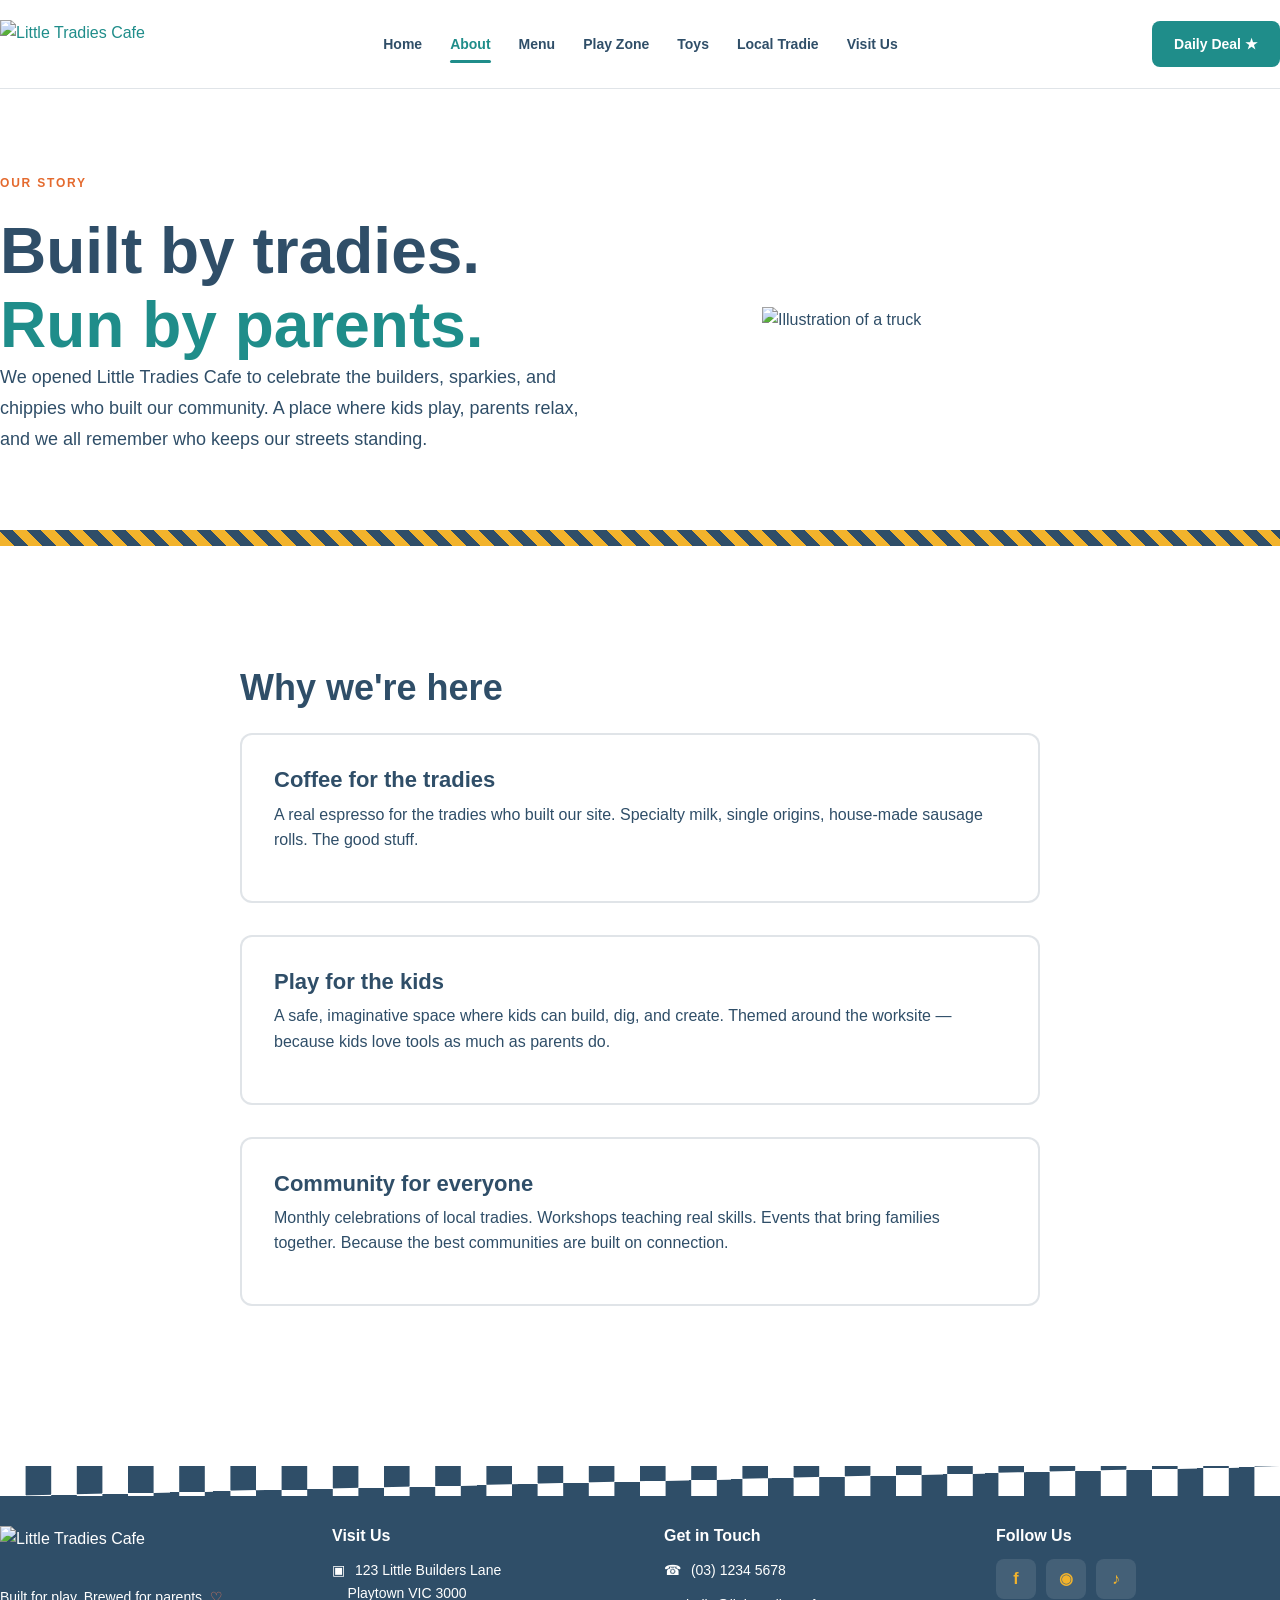
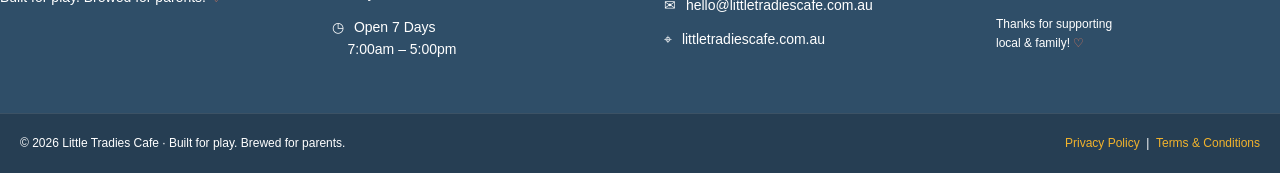
==== site/about.html @ 1207d58f "Initial commit: Little Tradies Cafe website" ====
<!doctype html>
<html lang="en">
<head>
  <meta charset="utf-8" />
  <meta name="viewport" content="width=device-width, initial-scale=1" />
  <meta name="description" content="Learn the story behind Little Tradies Cafe — celebrating tradies and building community." />
  <title>About — Little Tradies Cafe</title>
  <link rel="canonical" href="https://littletradiescafe.com.au/about" />
  <link rel="stylesheet" href="css/style.css" />
  <link rel="icon" type="image/png" href="assets/illust-helmet.png" />
</head>
<body data-page="about">

<div class="container nav-wrap">
  <nav class="nav">
    <a class="nav-brand" href="index.html" aria-label="Little Tradies Cafe — home">
      <img src="assets/logo-final.png" alt="Little Tradies Cafe" loading="eager" />
    </a>
    <div class="nav-links" id="navLinks">
      <a href="index.html">Home</a>
      <a href="about.html" class="active">About</a>
      <a href="menu.html">Menu</a>
      <a href="play.html">Play Zone</a>
      <a href="toys.html">Toys</a>
      <a href="community.html">Local Tradie</a>
      <a href="visit.html">Visit Us</a>
    </div>
    <a class="btn primary nav-cta" href="index.html#daily-deal">Daily Deal <span class="star">★</span></a>
    <button class="nav-toggle" aria-label="Open menu">
      <span></span><span></span><span></span>
    </button>
  </nav>
</div>

<section class="page-hero container">
  <div class="blob" style="background:#1F8A8A; top:-80px; right:-80px;"></div>
  <div class="blob" style="background:#E67E22; bottom:-100px; left:-80px;"></div>
  <div class="page-hero-grid">
    <div class="fade-up">
      <span class="eyebrow">Our Story</span>
      <h1 class="h-display" style="margin-top:14px">
        Built by tradies.<br />
        <span style="color:var(--color-teal)">Run by parents.</span>
      </h1>
      <p class="lead">
        We opened Little Tradies Cafe to celebrate the builders, sparkies, and chippies
        who built our community. A place where kids play, parents relax, and we all
        remember who keeps our streets standing.
      </p>
    </div>
    <div class="page-hero-art fade-up d2">
      <img src="assets/illust-truck.png" alt="Illustration of a truck" loading="lazy" />
    </div>
  </div>
</section>

<div class="hazard"></div>

<section class="section container">
  <div style="max-width: 800px; margin: 0 auto;">
    <h2 class="h-section" style="margin-bottom: 24px;">Why we're here</h2>
    <div style="display: grid; gap: 32px;">
      <div class="sticker" style="padding: 32px;">
        <h3 class="h-card">Coffee for the tradies</h3>
        <p style="margin-top: 8px; line-height: 1.6;">
          A real espresso for the tradies who built our site. Specialty milk, single origins,
          house-made sausage rolls. The good stuff.
        </p>
      </div>
      <div class="sticker" style="padding: 32px;">
        <h3 class="h-card">Play for the kids</h3>
        <p style="margin-top: 8px; line-height: 1.6;">
          A safe, imaginative space where kids can build, dig, and create. Themed around
          the worksite — because kids love tools as much as parents do.
        </p>
      </div>
      <div class="sticker" style="padding: 32px;">
        <h3 class="h-card">Community for everyone</h3>
        <p style="margin-top: 8px; line-height: 1.6;">
          Monthly celebrations of local tradies. Workshops teaching real skills. Events
          that bring families together. Because the best communities are built on connection.
        </p>
      </div>
    </div>
  </div>
</section>

<footer class="lt-footer">
  <div class="scallop" aria-hidden="true"></div>
  <div class="container footer-grid">
    <div class="brand-col">
      <img src="assets/logo-final.png" alt="Little Tradies Cafe" loading="lazy" />
      <p class="ftag">Built for play. Brewed for parents. <span class="heart">♡</span></p>
    </div>
    <div>
      <h4>Visit Us</h4>
      <p><span class="ico">▣</span> 123 Little Builders Lane<br />&nbsp;&nbsp;&nbsp;&nbsp;Playtown VIC 3000</p>
      <p><span class="ico">◷</span> Open 7 Days<br />&nbsp;&nbsp;&nbsp;&nbsp;7:00am – 5:00pm</p>
    </div>
    <div>
      <h4>Get in Touch</h4>
      <p><span class="ico">☎</span> (03) 1234 5678</p>
      <p><span class="ico">✉</span> hello@littletradiescafe.com.au</p>
      <p><span class="ico">⌖</span> littletradiescafe.com.au</p>
    </div>
    <div>
      <h4>Follow Us</h4>
      <div class="socials">
        <a href="https://facebook.com/littletradiescafe" class="soc f" aria-label="Facebook">f</a>
        <a href="https://instagram.com/littletradiescafe" class="soc i" aria-label="Instagram">◉</a>
        <a href="https://tiktok.com/@littletradiescafe" class="soc t" aria-label="TikTok">♪</a>
      </div>
      <p class="thanks">Thanks for supporting<br />local &amp; family! <span class="heart">♡</span></p>
    </div>
  </div>
  <div class="copybar">
    <div class="container copybar-row">
      <span>© 2026 Little Tradies Cafe · Built for play. Brewed for parents.</span>
      <span><a href="privacy.html">Privacy Policy</a> &nbsp;|&nbsp; <a href="terms.html">Terms &amp; Conditions</a></span>
    </div>
  </div>
</footer>

<script src="js/main.js" defer></script>
</body>
</html>
---- site/css/style.css ----
/* ===============================================
   LITTLE TRADIES CAFE — CSS STYLESHEET
   =============================================== */

:root {
  --color-teal: #1f8d8a;
  --color-yellow: #f2b32c;
  --color-orange: #e46a2e;
  --color-navy: #2f4e68;
  --color-sage: #7d8b6a;
  --color-coral: #e87a5b;
  
  --tint-navy-15: rgba(47, 78, 104, 0.15);
  --tint-teal-15: rgba(31, 141, 138, 0.15);
  
  --fg-primary: #2f4e68;
  --fg-muted: #6b7280;
  --bg-primary: #ffffff;
  --bg-secondary: #f9fafb;
  --bg-cream: #fef8f4;
  
  --font-display: 'Poppins', -apple-system, BlinkMacSystemFont, 'Segoe UI', sans-serif;
  --font-body: -apple-system, BlinkMacSystemFont, 'Segoe UI', 'Roboto', sans-serif;
  
  --shadow-sm: 0 1px 2px rgba(0, 0, 0, 0.05);
  --shadow-md: 0 4px 6px rgba(0, 0, 0, 0.1);
  --shadow-lg: 0 10px 15px rgba(0, 0, 0, 0.1);
  
  --radius: 12px;
}

* {
  margin: 0;
  padding: 0;
  box-sizing: border-box;
}

html {
  scroll-behavior: smooth;
}

body {
  font-family: var(--font-body);
  color: var(--fg-primary);
  background: var(--bg-primary);
  line-height: 1.6;
}

/* ===============================================
   TYPOGRAPHY
   =============================================== */

h1, h2, h3, h4, h5, h6 {
  font-family: var(--font-display);
  font-weight: 700;
  line-height: 1.2;
}

.h-display {
  font-size: clamp(36px, 5vw, 64px);
  font-weight: 800;
  line-height: 1.15;
}

.h-section {
  font-size: 36px;
  font-weight: 700;
}

.h-card {
  font-size: 22px;
  font-weight: 700;
}

.eyebrow {
  display: inline-block;
  font-size: 12px;
  font-weight: 700;
  letter-spacing: 0.15em;
  text-transform: uppercase;
  color: var(--color-orange);
  margin-bottom: 8px;
}

.lead {
  font-size: 18px;
  line-height: 1.7;
  color: var(--fg-primary);
  max-width: 600px;
}

.muted {
  color: var(--fg-muted);
}

p {
  margin-bottom: 16px;
}

a {
  color: var(--color-teal);
  text-decoration: none;
  transition: color 200ms;
}

a:hover {
  color: var(--color-orange);
}

/* ===============================================
   BUTTONS
   =============================================== */

.btn {
  display: inline-flex;
  align-items: center;
  justify-content: center;
  padding: 12px 22px;
  border-radius: 8px;
  font-size: 14px;
  font-weight: 600;
  border: none;
  cursor: pointer;
  transition: all 200ms;
  text-decoration: none;
  font-family: var(--font-body);
  white-space: nowrap;
}

.btn.primary {
  background: var(--color-teal);
  color: white;
}

.btn.primary:hover {
  background: #1a6d6a;
  transform: translateY(-2px);
  box-shadow: var(--shadow-md);
}

.btn.outline {
  background: transparent;
  color: var(--color-teal);
  border: 2px solid var(--color-teal);
}

.btn.outline:hover {
  background: var(--tint-teal-15);
}

.btn.lg {
  padding: 14px 28px;
  font-size: 16px;
}

.star {
  margin-left: 4px;
}

/* ===============================================
   LAYOUT
   =============================================== */

.container {
  width: 100%;
  max-width: 1280px;
  margin: 0 auto;
  padding: 0 20px;
}

.section {
  padding: 80px 0;
}

.section-cream-soft {
  background: var(--bg-cream);
}

/* ===============================================
   NAVIGATION
   =============================================== */

.nav-wrap {
  background: white;
  border-bottom: 1px solid var(--tint-navy-15);
  position: sticky;
  top: 0;
  z-index: 999;
  padding: 12px 0;
  margin: 0;
}

.nav {
  display: flex;
  align-items: center;
  justify-content: space-between;
  padding: 8px 0;
}

.nav-brand img {
  height: 48px;
  width: auto;
}

.nav-links {
  display: flex;
  gap: 28px;
  align-items: center;
}

.nav-links a {
  font-size: 14px;
  font-weight: 600;
  color: var(--fg-primary);
  position: relative;
}

.nav-links a:hover,
.nav-links a.active {
  color: var(--color-teal);
}

.nav-links a.active::after {
  content: '';
  position: absolute;
  bottom: -8px;
  left: 0;
  right: 0;
  height: 3px;
  background: var(--color-teal);
  border-radius: 2px;
}

.nav-cta {
  margin-left: 16px;
}

.nav-toggle {
  display: none;
  flex-direction: column;
  gap: 6px;
  background: none;
  border: none;
  cursor: pointer;
}

.nav-toggle span {
  width: 24px;
  height: 3px;
  background: var(--fg-primary);
  border-radius: 2px;
  transition: all 200ms;
}

@media (max-width: 1024px) {
  .nav-links {
    gap: 16px;
    font-size: 13px;
  }
  
  .nav-cta {
    padding: 10px 14px;
    font-size: 12px;
  }
}

@media (max-width: 768px) {
  .nav-toggle {
    display: flex;
  }
  
  .nav-links {
    position: absolute;
    top: 70px;
    left: 0;
    right: 0;
    flex-direction: column;
    gap: 0;
    background: white;
    border-bottom: 1px solid var(--tint-navy-15);
    padding: 16px 20px;
    display: none;
  }
  
  .nav-links.active {
    display: flex;
  }
  
  .nav-links a {
    padding: 12px 0;
    border-bottom: 1px solid var(--tint-navy-15);
  }
  
  .nav-links a:last-child {
    border-bottom: none;
  }
  
  .nav-cta {
    margin-left: 0;
    width: 100%;
    margin-top: 12px;
  }
}

/* ===============================================
   PAGE HERO
   =============================================== */

.page-hero {
  padding: 80px 0 60px;
  position: relative;
  overflow: hidden;
}

.page-hero-grid {
  display: grid;
  grid-template-columns: 1fr 1fr;
  gap: 48px;
  align-items: center;
}

.page-hero-art {
  display: flex;
  align-items: center;
  justify-content: center;
}

.page-hero-art img {
  width: 100%;
  max-width: 420px;
  height: auto;
}

.fade-up {
  animation: fadeUp 0.8s ease-out;
}

.fade-up.d2 {
  animation-delay: 0.2s;
  animation-fill-mode: both;
}

@keyframes fadeUp {
  from {
    opacity: 0;
    transform: translateY(30px);
  }
  to {
    opacity: 1;
    transform: translateY(0);
  }
}

.blob {
  position: absolute;
  border-radius: 50%;
  opacity: 0.6;
  z-index: 0;
}

.page-hero > * {
  position: relative;
  z-index: 1;
}

@media (max-width: 880px) {
  .page-hero-grid {
    grid-template-columns: 1fr;
    gap: 32px;
  }
  
  .page-hero-art {
    grid-row: -2;
  }
}

/* ===============================================
   HAZARD STRIPE
   =============================================== */

.hazard {
  height: 16px;
  background: repeating-linear-gradient(
    45deg,
    var(--color-yellow),
    var(--color-yellow) 10px,
    var(--color-navy) 10px,
    var(--color-navy) 20px
  );
  margin: 0 0 40px;
}

/* ===============================================
   CARDS & STICKERS
   =============================================== */

.card {
  background: white;
  border: 2px solid var(--tint-navy-15);
  border-radius: var(--radius);
  padding: 24px;
  transition: all 200ms;
}

.card:hover {
  transform: translateY(-4px);
  box-shadow: var(--shadow-lg);
  border-color: var(--color-teal);
}

.sticker {
  background: white;
  border: 2px solid var(--tint-navy-15);
  border-radius: var(--radius);
  padding: 28px;
}

.sticker.flat {
  border: 1px solid var(--tint-navy-15);
  box-shadow: 2px 2px 0 rgba(0,0,0,0.05);
}

/* ===============================================
   FORMS
   =============================================== */

.form-grid {
  display: grid;
  grid-template-columns: 1fr 1fr;
  gap: 16px;
}

.field {
  display: flex;
  flex-direction: column;
}

.field.full {
  grid-column: 1 / -1;
}

.field label {
  font-weight: 600;
  margin-bottom: 8px;
  font-size: 14px;
}

.field input,
.field select,
.field textarea {
  padding: 10px 14px;
  border: 2px solid var(--tint-navy-15);
  border-radius: 8px;
  font-family: var(--font-body);
  font-size: 14px;
  transition: border-color 200ms;
}

.field input:focus,
.field select:focus,
.field textarea:focus {
  outline: none;
  border-color: var(--color-teal);
  box-shadow: 0 0 0 3px var(--tint-teal-15);
}

.field select {
  appearance: none;
  background-image: url("data:image/svg+xml;charset=UTF-8,%3csvg xmlns='http://www.w3.org/2000/svg' viewBox='0 0 24 24' fill='none' stroke='%232f4e68' stroke-width='2'%3e%3cpolyline points='6 9 12 15 18 9'%3e%3c/polyline%3e%3c/svg%3e");
  background-repeat: no-repeat;
  background-position: right 10px center;
  background-size: 20px;
  padding-right: 36px;
}

@media (max-width: 768px) {
  .form-grid {
    grid-template-columns: 1fr;
  }
}

/* ===============================================
   FEATURE CARDS
   =============================================== */

.feature-cards {
  display: grid;
  grid-template-columns: repeat(auto-fit, minmax(260px, 1fr));
  gap: 24px;
  margin-top: 48px;
}

.feature-card {
  background: white;
  border: 2px solid var(--tint-navy-15);
  border-radius: var(--radius);
  padding: 32px 24px;
  text-align: center;
  transition: all 200ms;
}

.feature-card:hover {
  transform: translateY(-6px);
  border-color: var(--color-teal);
  box-shadow: var(--shadow-lg);
}

.feature-card-icon {
  font-size: 48px;
  margin-bottom: 16px;
  line-height: 1;
}

.feature-card h3 {
  font-size: 20px;
  margin-bottom: 12px;
}

/* ===============================================
   PILL TAGS
   =============================================== */

.pill {
  display: inline-block;
  padding: 6px 12px;
  border-radius: 20px;
  font-size: 12px;
  font-weight: 600;
  letter-spacing: 0.05em;
}

/* ===============================================
   DEAL BANNER
   =============================================== */

.daily-deal {
  background: linear-gradient(135deg, var(--color-yellow), var(--color-orange));
  border-radius: var(--radius);
  padding: 32px;
  margin: 48px 0;
  border: 3px solid var(--color-navy);
  text-align: center;
  position: relative;
  overflow: hidden;
}

.daily-deal::before {
  content: '★';
  position: absolute;
  font-size: 120px;
  color: rgba(255,255,255,0.1);
  top: -40px;
  right: -40px;
}

.daily-deal h2 {
  color: white;
  margin-bottom: 12px;
}

.daily-deal p {
  color: var(--color-navy);
  font-weight: 600;
  margin-bottom: 16px;
}

/* ===============================================
   FOOTER
   =============================================== */

.lt-footer {
  background: var(--color-navy);
  color: white;
  margin-top: 80px;
  position: relative;
}

.scallop {
  position: absolute;
  top: 0;
  left: 0;
  right: 0;
  height: 30px;
  background: var(--bg-primary);
  clip-path: polygon(
    0% 100%, 0% 0%, 2% 0%, 2% 100%, 4% 100%, 4% 0%, 6% 0%, 6% 100%, 8% 100%, 8% 0%, 10% 0%, 10% 100%, 12% 100%, 12% 0%, 14% 0%, 14% 100%, 16% 100%, 16% 0%, 18% 0%, 18% 100%, 20% 100%, 20% 0%, 22% 0%, 22% 100%, 24% 100%, 24% 0%, 26% 0%, 26% 100%, 28% 100%, 28% 0%, 30% 0%, 30% 100%, 32% 100%, 32% 0%, 34% 0%, 34% 100%, 36% 100%, 36% 0%, 38% 0%, 38% 100%, 40% 100%, 40% 0%, 42% 0%, 42% 100%, 44% 100%, 44% 0%, 46% 0%, 46% 100%, 48% 100%, 48% 0%, 50% 0%, 50% 100%, 52% 100%, 52% 0%, 54% 0%, 54% 100%, 56% 100%, 56% 0%, 58% 0%, 58% 100%, 60% 100%, 60% 0%, 62% 0%, 62% 100%, 64% 100%, 64% 0%, 66% 0%, 66% 100%, 68% 100%, 68% 0%, 70% 0%, 70% 100%, 72% 100%, 72% 0%, 74% 0%, 74% 100%, 76% 100%, 76% 0%, 78% 0%, 78% 100%, 80% 100%, 80% 0%, 82% 0%, 82% 100%, 84% 100%, 84% 0%, 86% 0%, 86% 100%, 88% 100%, 88% 0%, 90% 0%, 90% 100%, 92% 100%, 92% 0%, 94% 0%, 94% 100%, 96% 100%, 96% 0%, 98% 0%, 98% 100%, 100% 100%, 100% 0%
  );
}

.footer-grid {
  display: grid;
  grid-template-columns: repeat(4, 1fr);
  gap: 48px;
  padding: 60px 0 40px;
  position: relative;
  z-index: 1;
}

.brand-col img {
  height: 48px;
  width: auto;
  margin-bottom: 12px;
}

.ftag {
  font-size: 14px;
  line-height: 1.6;
}

.heart {
  color: var(--color-coral);
}

.footer-grid h4 {
  font-size: 16px;
  font-weight: 700;
  margin-bottom: 14px;
}

.footer-grid p {
  font-size: 14px;
  line-height: 1.6;
  margin-bottom: 12px;
}

.footer-grid a {
  color: var(--color-yellow);
}

.footer-grid a:hover {
  color: white;
}

.ico {
  margin-right: 6px;
}

.socials {
  display: flex;
  gap: 10px;
  margin-bottom: 16px;
}

.soc {
  display: flex;
  align-items: center;
  justify-content: center;
  width: 40px;
  height: 40px;
  background: rgba(255,255,255,0.1);
  border-radius: 8px;
  font-weight: 700;
  color: white;
  transition: all 200ms;
}

.soc:hover {
  background: var(--color-yellow);
  color: var(--color-navy);
  transform: translateY(-3px);
}

.thanks {
  font-size: 12px !important;
}

.copybar {
  background: rgba(0,0,0,0.2);
  border-top: 1px solid rgba(255,255,255,0.1);
  padding: 20px 0;
}

.copybar-row {
  display: flex;
  justify-content: space-between;
  align-items: center;
  font-size: 12px;
}

.copybar a {
  color: var(--color-yellow);
}

.copybar a:hover {
  color: white;
}

@media (max-width: 880px) {
  .footer-grid {
    grid-template-columns: repeat(2, 1fr);
    gap: 32px;
  }
  
  .copybar-row {
    flex-direction: column;
    gap: 12px;
    text-align: center;
  }
}

@media (max-width: 640px) {
  .footer-grid {
    grid-template-columns: 1fr;
  }
}

/* ===============================================
   RESPONSIVE
   =============================================== */

@media (max-width: 880px) {
  .section {
    padding: 60px 0;
  }
  
  .h-section {
    font-size: 28px;
  }
  
  .h-card {
    font-size: 18px;
  }
  
  .lead {
    font-size: 16px;
  }
}

@media (max-width: 640px) {
  .section {
    padding: 48px 0;
  }
  
  .h-display {
    font-size: 32px;
  }
  
  .h-section {
    font-size: 24px;
  }
  
  .container {
    padding: 0 16px;
  }
  
  .sticker {
    padding: 20px;
  }
}

/* ===============================================
   UTILITIES
   =============================================== */

.visually-hidden {
  position: absolute;
  width: 1px;
  height: 1px;
  padding: 0;
  margin: -1px;
  overflow: hidden;
  clip: rect(0,0,0,0);
  white-space: nowrap;
  border-width: 0;
}

img {
  max-width: 100%;
  height: auto;
  display: block;
}

@media print {
  .nav-wrap,
  .lt-footer {
    display: none;
  }
}
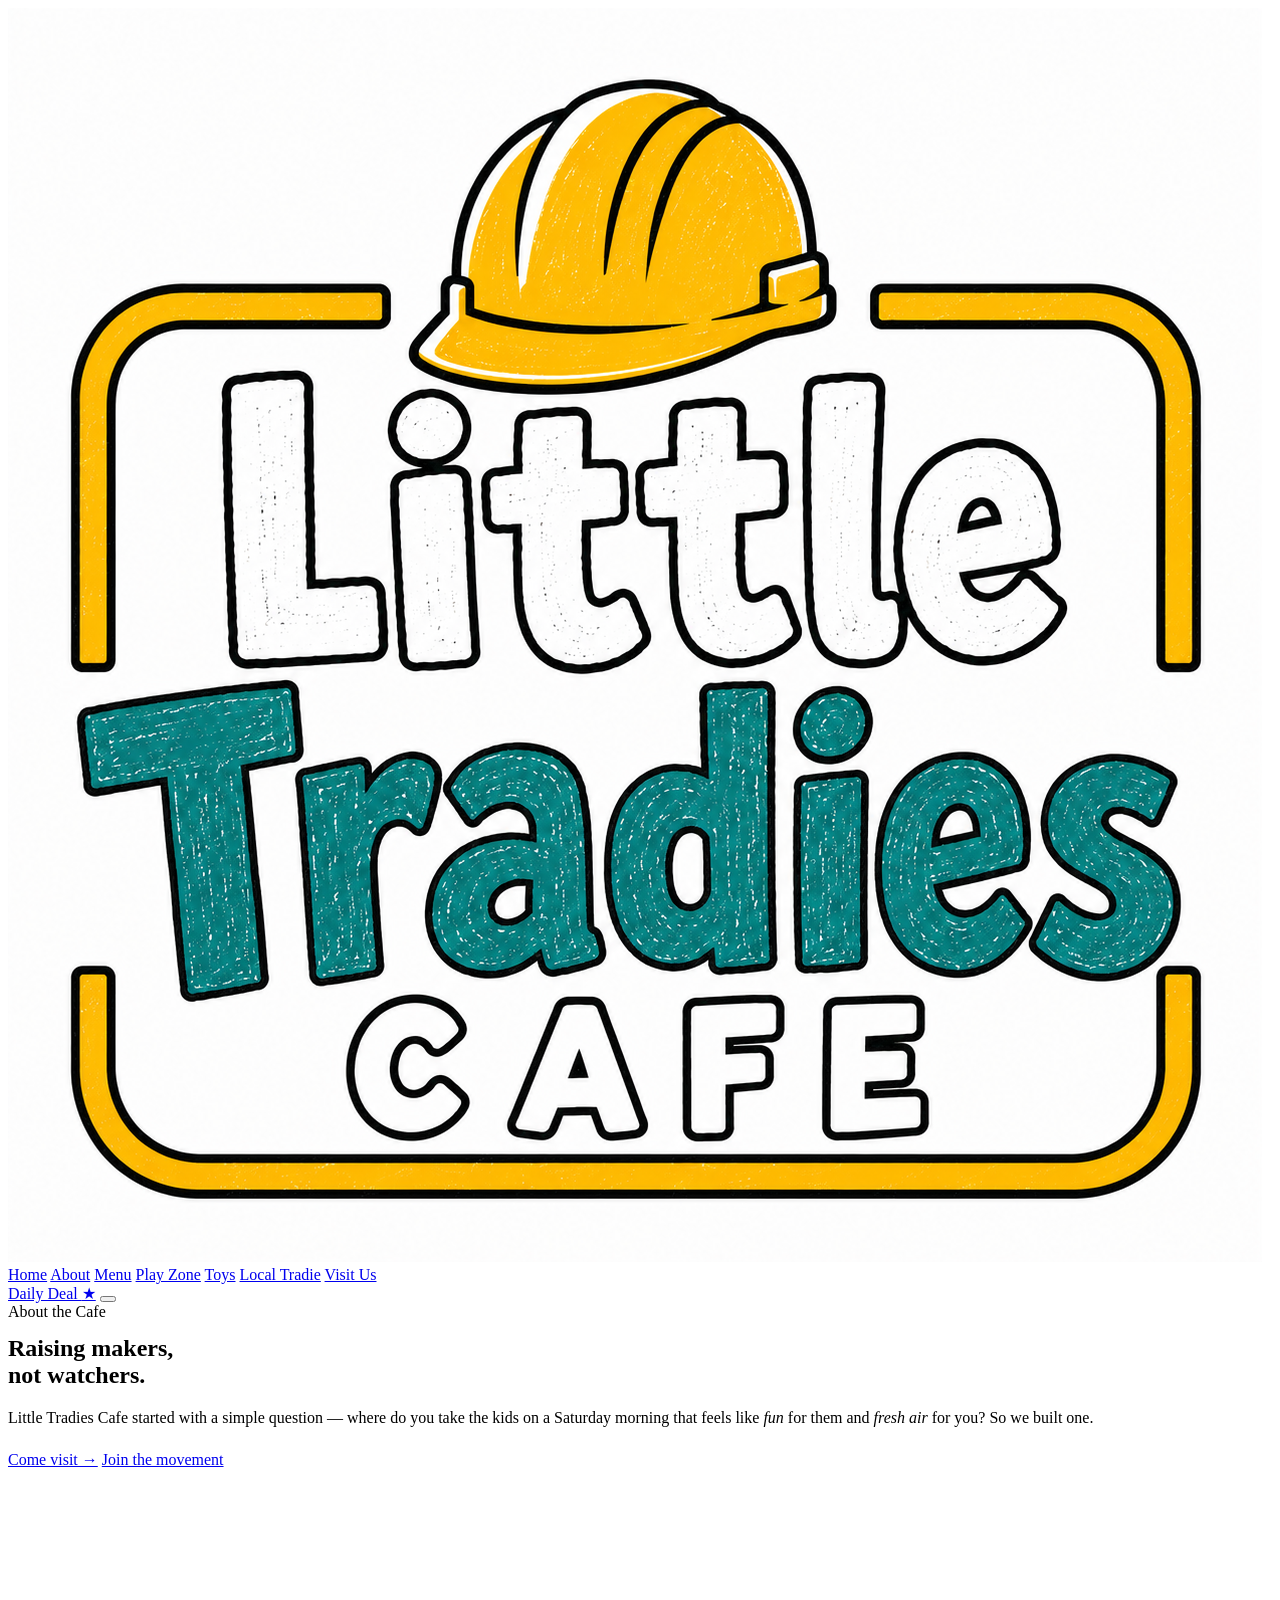
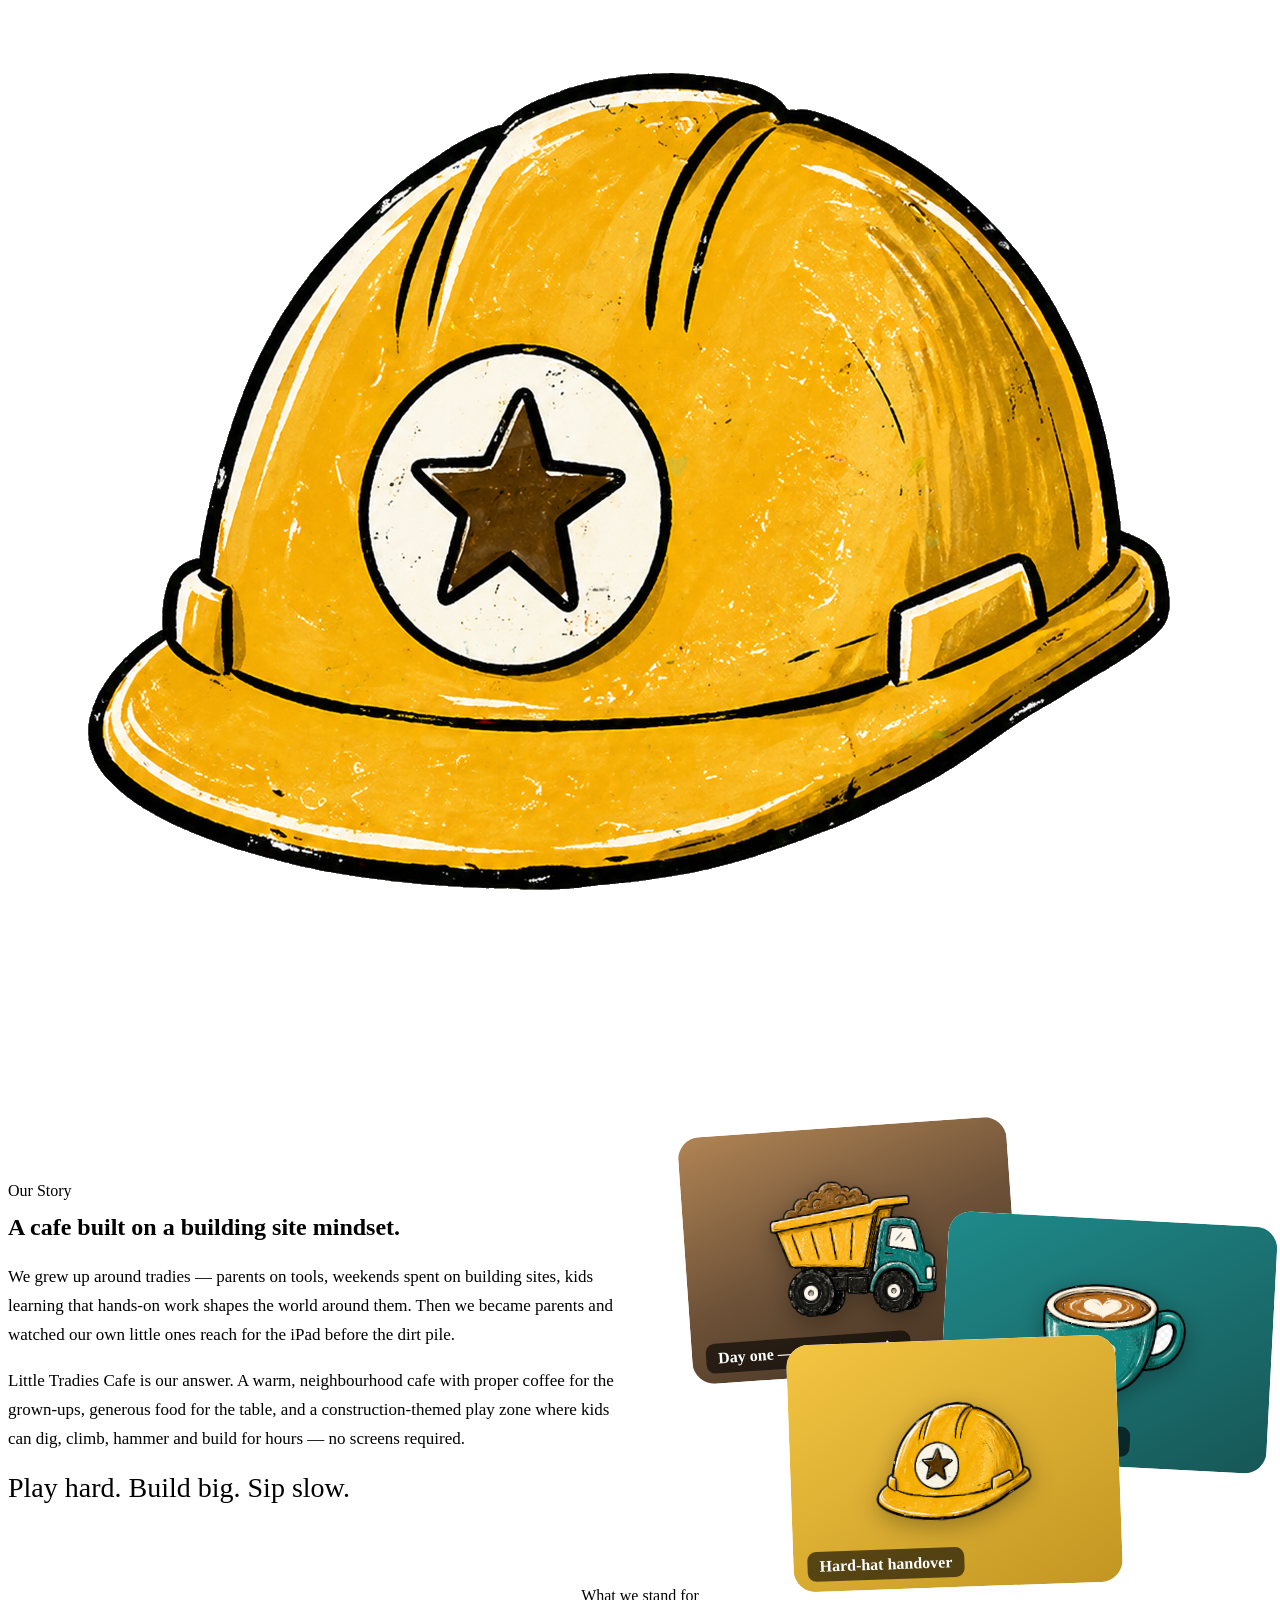
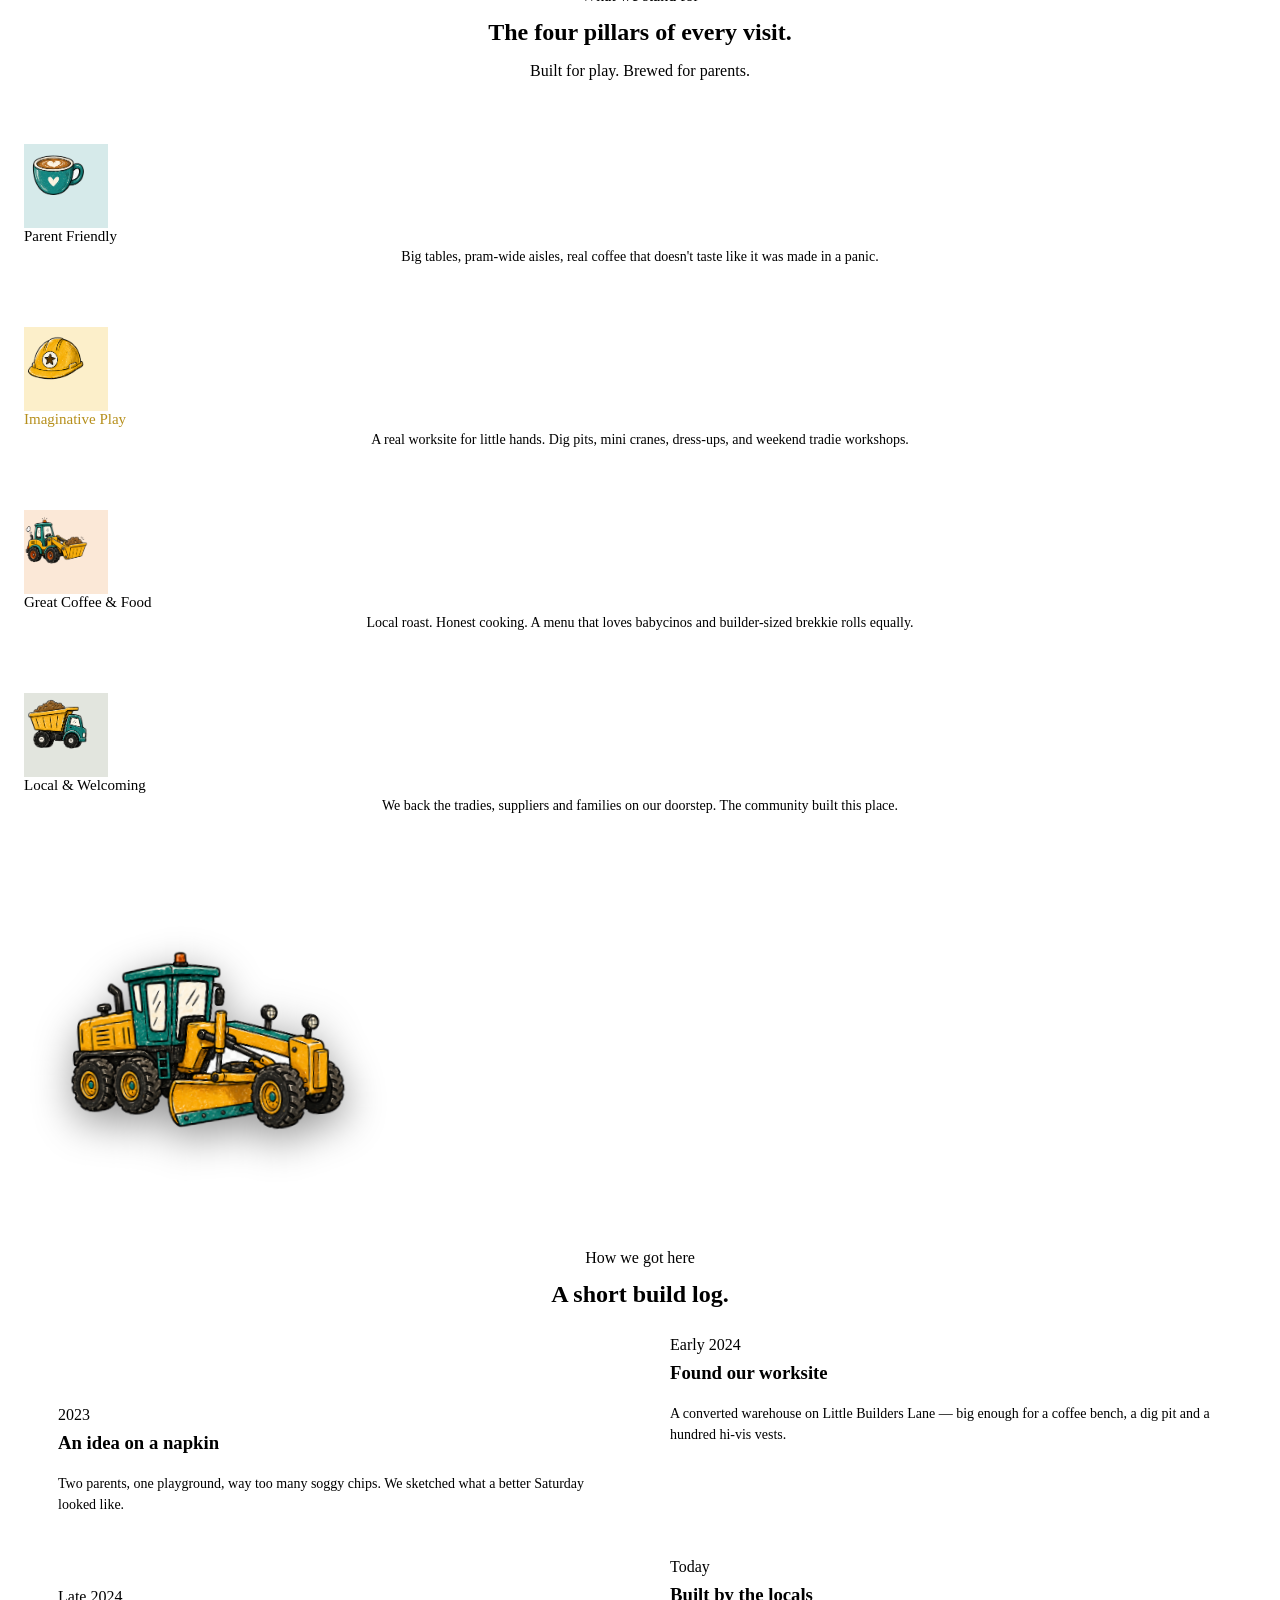
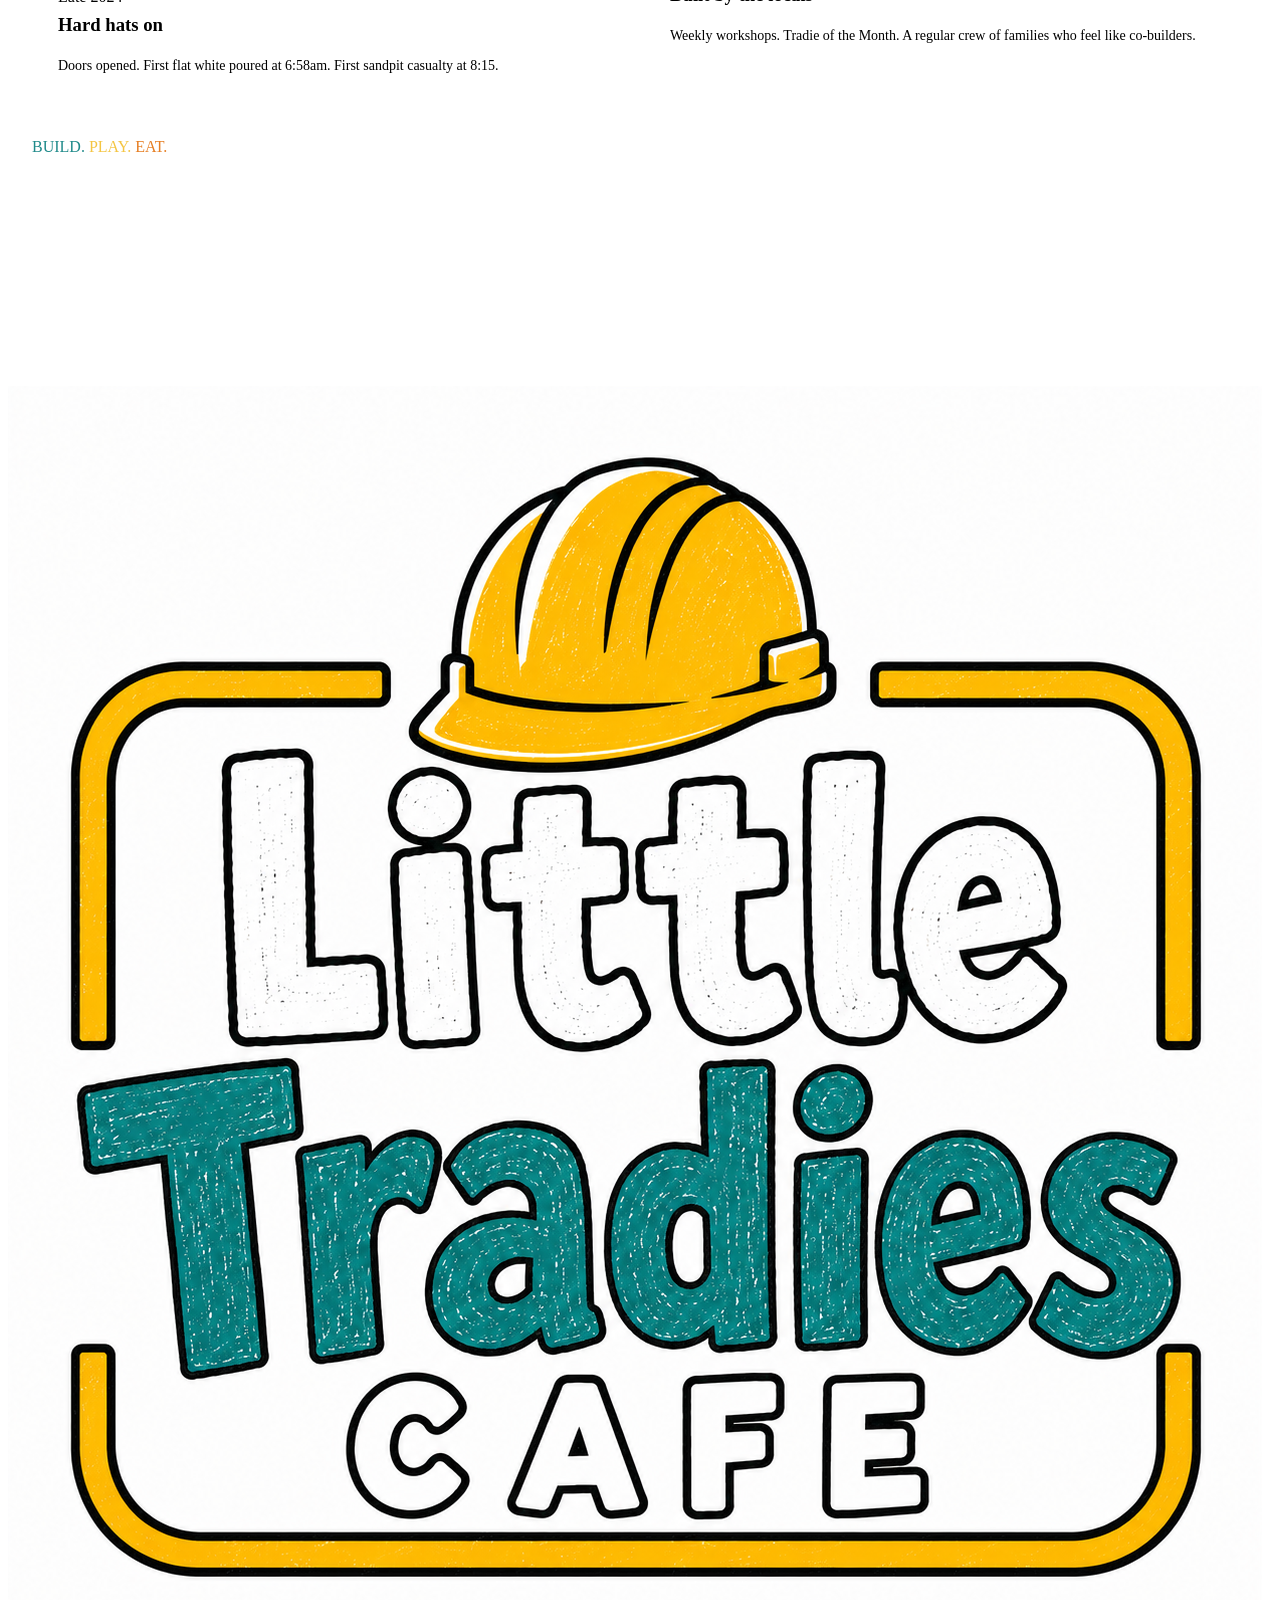
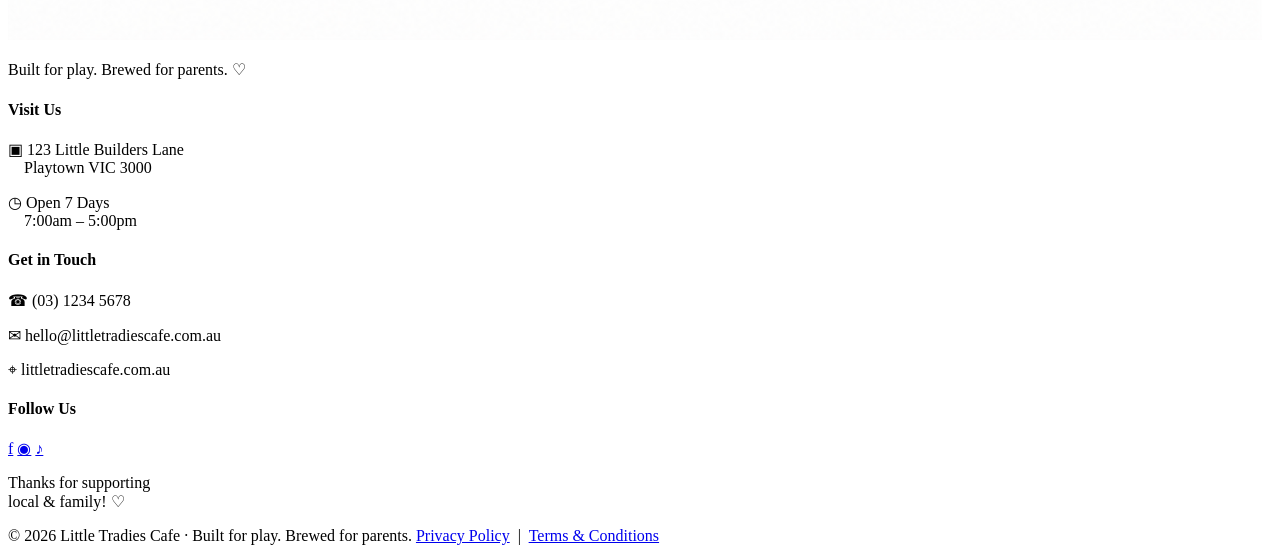
==== commit 39cb9afe: "Updated page content" ====
--- a/site/about.html
+++ b/site/about.html
@@ -1,20 +1,21 @@
 <!doctype html>
 <html lang="en">
 <head>
-  <meta charset="utf-8" />
-  <meta name="viewport" content="width=device-width, initial-scale=1" />
-  <meta name="description" content="Learn the story behind Little Tradies Cafe — celebrating tradies and building community." />
-  <title>About — Little Tradies Cafe</title>
-  <link rel="canonical" href="https://littletradiescafe.com.au/about" />
-  <link rel="stylesheet" href="css/style.css" />
-  <link rel="icon" type="image/png" href="assets/illust-helmet.png" />
+<template id="__bundler_thumbnail" data-bg-color="#FBEFDD"><svg viewBox="0 0 1200 800" xmlns="http://www.w3.org/2000/svg"><rect width="1200" height="800" fill="#FBEFDD"/><circle cx="200" cy="700" r="160" fill="#1F8A8A"/><circle cx="1000" cy="100" r="140" fill="#F4C542"/><text x="600" y="420" font-family="sans-serif" font-weight="900" font-size="72" fill="#2E3A59" text-anchor="middle">About Us</text></svg></template>
+<meta charset="utf-8" />
+<meta name="viewport" content="width=device-width, initial-scale=1" />
+<title>About — Little Tradies Cafe</title>
+<meta name="description" content="The story behind Little Tradies Cafe — raising makers, not watchers." />
+<link rel="stylesheet" href="site.css" />
+<link rel="icon" type="image/png" href="assets/illust-helmet.png" />
 </head>
-<body data-page="about">
-
+<body data-screen-label="02 About">
+
+<!-- NAV -->
 <div class="container nav-wrap">
   <nav class="nav">
     <a class="nav-brand" href="index.html" aria-label="Little Tradies Cafe — home">
-      <img src="assets/logo-final.png" alt="Little Tradies Cafe" loading="eager" />
+      <img src="assets/logo-final.png" alt="Little Tradies Cafe" />
     </a>
     <div class="nav-links" id="navLinks">
       <a href="index.html">Home</a>
@@ -25,71 +26,316 @@
       <a href="community.html">Local Tradie</a>
       <a href="visit.html">Visit Us</a>
     </div>
-    <a class="btn primary nav-cta" href="index.html#daily-deal">Daily Deal <span class="star">★</span></a>
-    <button class="nav-toggle" aria-label="Open menu">
+    <a class="btn primary nav-cta" href="#">Daily Deal <span class="star">★</span></a>
+    <button class="nav-toggle" aria-label="Open menu" onclick="document.getElementById('navLinks').classList.toggle('open')">
       <span></span><span></span><span></span>
     </button>
   </nav>
 </div>
 
+<!-- HERO -->
 <section class="page-hero container">
-  <div class="blob" style="background:#1F8A8A; top:-80px; right:-80px;"></div>
-  <div class="blob" style="background:#E67E22; bottom:-100px; left:-80px;"></div>
+  <div class="blob" style="background:#1F8A8A; top:-100px; left:-100px;"></div>
+  <div class="blob" style="background:#F4C542; bottom:-120px; right:-80px;"></div>
   <div class="page-hero-grid">
     <div class="fade-up">
-      <span class="eyebrow">Our Story</span>
+      <span class="eyebrow">About the Cafe</span>
       <h1 class="h-display" style="margin-top:14px">
-        Built by tradies.<br />
-        <span style="color:var(--color-teal)">Run by parents.</span>
+        Raising
+        <span style="color:var(--color-orange)">makers</span>,<br />
+        not watchers.
       </h1>
       <p class="lead">
-        We opened Little Tradies Cafe to celebrate the builders, sparkies, and chippies
-        who built our community. A place where kids play, parents relax, and we all
-        remember who keeps our streets standing.
+        Little Tradies Cafe started with a simple question — where do you take
+        the kids on a Saturday morning that feels like <em>fun</em> for them
+        and <em>fresh air</em> for you? So we built one.
       </p>
+      <div class="row" style="margin-top:24px">
+        <a class="btn primary" href="visit.html">Come visit →</a>
+        <a class="btn outline" href="community.html">Join the movement</a>
+      </div>
     </div>
     <div class="page-hero-art fade-up d2">
-      <img src="assets/illust-truck.png" alt="Illustration of a truck" loading="lazy" />
+      <img src="assets/illust-helmet.png" alt="Yellow hard hat with star" />
     </div>
   </div>
 </section>
 
 <div class="hazard"></div>
 
+<!-- STORY -->
 <section class="section container">
-  <div style="max-width: 800px; margin: 0 auto;">
-    <h2 class="h-section" style="margin-bottom: 24px;">Why we're here</h2>
-    <div style="display: grid; gap: 32px;">
-      <div class="sticker" style="padding: 32px;">
-        <h3 class="h-card">Coffee for the tradies</h3>
-        <p style="margin-top: 8px; line-height: 1.6;">
-          A real espresso for the tradies who built our site. Specialty milk, single origins,
-          house-made sausage rolls. The good stuff.
-        </p>
-      </div>
-      <div class="sticker" style="padding: 32px;">
-        <h3 class="h-card">Play for the kids</h3>
-        <p style="margin-top: 8px; line-height: 1.6;">
-          A safe, imaginative space where kids can build, dig, and create. Themed around
-          the worksite — because kids love tools as much as parents do.
-        </p>
-      </div>
-      <div class="sticker" style="padding: 32px;">
-        <h3 class="h-card">Community for everyone</h3>
-        <p style="margin-top: 8px; line-height: 1.6;">
-          Monthly celebrations of local tradies. Workshops teaching real skills. Events
-          that bring families together. Because the best communities are built on connection.
-        </p>
-      </div>
-    </div>
-  </div>
-</section>
-
+  <div class="story-grid">
+    <div>
+      <span class="eyebrow">Our Story</span>
+      <h2 class="h-section" style="margin:14px 0 22px">A cafe built on a building site mindset.</h2>
+      <p style="font-size:17px; line-height:1.7; margin-bottom:18px">
+        We grew up around tradies — parents on tools, weekends spent on building
+        sites, kids learning that hands-on work shapes the world around them.
+        Then we became parents and watched our own little ones reach for the
+        iPad before the dirt pile.
+      </p>
+      <p style="font-size:17px; line-height:1.7; margin-bottom:18px">
+        Little Tradies Cafe is our answer. A warm, neighbourhood cafe with
+        proper coffee for the grown-ups, generous food for the table, and a
+        construction-themed play zone where kids can dig, climb, hammer and
+        build for hours — no screens required.
+      </p>
+      <p class="script" style="font-size:28px; color:var(--color-teal); margin-top:8px;">
+        Play hard. Build big. Sip slow.
+      </p>
+    </div>
+    <div class="story-photo">
+      <div class="photo-stack">
+        <div class="photo photo-1">
+          <div class="photo-bg" style="background: linear-gradient(160deg,#b08454,#6E5238,#3E2E1F);"></div>
+          <img src="assets/illust-truck.png" alt="" />
+          <span class="photo-cap">Day one — sandpit goes in</span>
+        </div>
+        <div class="photo photo-2">
+          <div class="photo-bg" style="background: linear-gradient(150deg,#1F8A8A,#175757);"></div>
+          <img src="assets/illust-coffee-cup.png" alt="" />
+          <span class="photo-cap">First flat white poured</span>
+        </div>
+        <div class="photo photo-3">
+          <div class="photo-bg" style="background: linear-gradient(150deg,#F4C542,#C29622);"></div>
+          <img src="assets/illust-helmet.png" alt="" />
+          <span class="photo-cap">Hard-hat handover</span>
+        </div>
+      </div>
+    </div>
+  </div>
+  <style>
+    .story-grid { display: grid; grid-template-columns: 1.05fr 1fr; gap: 60px; align-items: center; }
+    .photo-stack { position: relative; height: 460px; }
+    .photo {
+      position: absolute;
+      width: 56%; aspect-ratio: 4/3;
+      border-radius: 22px; overflow: hidden;
+      border: 3px solid var(--color-navy);
+      box-shadow: 4px 4px 0 var(--color-navy);
+      background: #fff;
+      display: flex; align-items: center; justify-content: center;
+    }
+    .photo-bg { position: absolute; inset: 0; }
+    .photo img { position: relative; width: 60%; max-width: 180px; filter: drop-shadow(0 6px 12px rgba(0,0,0,0.3)); }
+    .photo-cap {
+      position: absolute; bottom: 10px; left: 14px;
+      background: rgba(0,0,0,0.6); color: #fff;
+      padding: 6px 12px; border-radius: 9px;
+      font-family: var(--font-script); font-size: 16px; font-weight: 700;
+    }
+    .photo-1 { top: 0; left: 0; transform: rotate(-4deg); z-index: 1; }
+    .photo-2 { top: 20%; right: 0; transform: rotate(3deg); z-index: 2; }
+    .photo-3 { bottom: 0; left: 18%; transform: rotate(-2deg); z-index: 3; }
+    @media (max-width: 880px) {
+      .story-grid { grid-template-columns: 1fr; }
+      .photo-stack { height: 380px; }
+    }
+  </style>
+</section>
+
+<!-- VALUES -->
+<section class="section section-cream-soft">
+  <div class="container">
+    <div style="text-align:center; max-width:680px; margin: 0 auto 40px;">
+      <span class="eyebrow">What we stand for</span>
+      <h2 class="h-section" style="margin:14px 0 12px">The four pillars of every visit.</h2>
+      <p class="script">Built for play. Brewed for parents.</p>
+    </div>
+    <div class="values">
+      <div class="value sticker flat" style="padding:24px 16px">
+        <div class="value-icon" style="background: rgba(31,138,138,.18); width:84px; height:84px;">
+          <img src="assets/illust-coffee-cup.png" alt="" style="width:64px; height:64px;" />
+        </div>
+        <div class="value-label" style="color:var(--color-teal); font-size:15px">Parent
+Friendly</div>
+        <p style="font-size:14px; text-align:center; margin-top:4px">Big tables, pram-wide aisles, real coffee that doesn't taste like it was made in a panic.</p>
+      </div>
+      <div class="value sticker flat" style="padding:24px 16px">
+        <div class="value-icon" style="background: rgba(244,197,66,.28); width:84px; height:84px;">
+          <img src="assets/illust-helmet.png" alt="" style="width:64px; height:64px;" />
+        </div>
+        <div class="value-label" style="color:#B68F1B; font-size:15px">Imaginative
+Play</div>
+        <p style="font-size:14px; text-align:center; margin-top:4px">A real worksite for little hands. Dig pits, mini cranes, dress-ups, and weekend tradie workshops.</p>
+      </div>
+      <div class="value sticker flat" style="padding:24px 16px">
+        <div class="value-icon" style="background: rgba(230,126,34,.18); width:84px; height:84px;">
+          <img src="assets/illust-loader.png" alt="" style="width:64px; height:64px;" />
+        </div>
+        <div class="value-label" style="color:var(--color-orange); font-size:15px">Great Coffee
+&amp; Food</div>
+        <p style="font-size:14px; text-align:center; margin-top:4px">Local roast. Honest cooking. A menu that loves babycinos and builder-sized brekkie rolls equally.</p>
+      </div>
+      <div class="value sticker flat" style="padding:24px 16px">
+        <div class="value-icon" style="background: rgba(125,139,106,.22); width:84px; height:84px;">
+          <img src="assets/illust-truck.png" alt="" style="width:64px; height:64px;" />
+        </div>
+        <div class="value-label" style="color:var(--color-sage); font-size:15px">Local &amp;
+Welcoming</div>
+        <p style="font-size:14px; text-align:center; margin-top:4px">We back the tradies, suppliers and families on our doorstep. The community built this place.</p>
+      </div>
+    </div>
+  </div>
+</section>
+
+<!-- MOVEMENT -->
+<section class="section">
+  <div class="container">
+    <div class="movement-band">
+      <div class="band-art"><img src="assets/illust-grader.png" alt="" /></div>
+      <div>
+        <span class="eyebrow" style="color:var(--color-yellow)">Our Movement</span>
+        <h2 class="h-section" style="color:#fff; font-size: clamp(40px,5vw,68px); margin: 12px 0 16px">
+          <span style="color:var(--color-yellow)">Less screens.</span><br />
+          <span style="color:var(--color-orange)">More skills.</span>
+        </h2>
+        <ul class="movement-list">
+          <li><strong>Built for kids. Backed by tradies.</strong> Real-world heroes belong on the wall, not behind a screen.</li>
+          <li><strong>Coffee for parents. Confidence for kids.</strong> Both grow stronger here.</li>
+          <li><strong>Future tradies start here.</strong> Curiosity, problem-solving and a tiny bit of supervised hammering.</li>
+        </ul>
+      </div>
+    </div>
+  </div>
+  <style>
+    .movement-band {
+      background: var(--color-navy);
+      border-radius: 32px;
+      border: 4px solid var(--color-yellow);
+      box-shadow: 6px 6px 0 var(--color-yellow);
+      padding: 48px 56px;
+      display: grid;
+      grid-template-columns: 0.7fr 1.3fr;
+      gap: 40px;
+      align-items: center;
+      color: #fff;
+    }
+    .band-art img { width: 100%; max-width: 280px; transform: rotate(-4deg); filter: drop-shadow(0 12px 20px rgba(0,0,0,0.4)); }
+    .movement-list { list-style: none; padding: 0; margin: 0; display: flex; flex-direction: column; gap: 14px; }
+    .movement-list li {
+      color: rgba(255,255,255,0.92);
+      font-size: 17px;
+      line-height: 1.55;
+      padding-left: 32px;
+      position: relative;
+    }
+    .movement-list li::before {
+      content: "★";
+      position: absolute; left: 0; top: 0;
+      color: var(--color-yellow);
+      font-size: 18px;
+    }
+    .movement-list strong { color: #fff; }
+    @media (max-width: 800px) {
+      .movement-band { grid-template-columns: 1fr; padding: 32px 28px; }
+      .band-art img { max-width: 200px; }
+    }
+  </style>
+</section>
+
+<!-- TIMELINE -->
+<section class="section container">
+  <div style="text-align:center; max-width:680px; margin: 0 auto 48px;">
+    <span class="eyebrow">How we got here</span>
+    <h2 class="h-section" style="margin: 14px 0 8px">A short build log.</h2>
+  </div>
+  <div class="timeline">
+    <div class="t-line"></div>
+    <div class="t-item">
+      <div class="t-dot" style="background:var(--color-teal)"></div>
+      <div class="t-card sticker">
+        <span class="pill teal">2023</span>
+        <h3 class="h-card" style="margin-top:8px">An idea on a napkin</h3>
+        <p>Two parents, one playground, way too many soggy chips. We sketched what a better Saturday looked like.</p>
+      </div>
+    </div>
+    <div class="t-item">
+      <div class="t-dot" style="background:var(--color-yellow)"></div>
+      <div class="t-card sticker">
+        <span class="pill yellow">Early 2024</span>
+        <h3 class="h-card" style="margin-top:8px">Found our worksite</h3>
+        <p>A converted warehouse on Little Builders Lane — big enough for a coffee bench, a dig pit and a hundred hi-vis vests.</p>
+      </div>
+    </div>
+    <div class="t-item">
+      <div class="t-dot" style="background:var(--color-orange)"></div>
+      <div class="t-card sticker">
+        <span class="pill orange">Late 2024</span>
+        <h3 class="h-card" style="margin-top:8px">Hard hats on</h3>
+        <p>Doors opened. First flat white poured at 6:58am. First sandpit casualty at 8:15.</p>
+      </div>
+    </div>
+    <div class="t-item">
+      <div class="t-dot" style="background:var(--color-sage)"></div>
+      <div class="t-card sticker">
+        <span class="pill sage">Today</span>
+        <h3 class="h-card" style="margin-top:8px">Built by the locals</h3>
+        <p>Weekly workshops. Tradie of the Month. A regular crew of families who feel like co-builders.</p>
+      </div>
+    </div>
+  </div>
+  <style>
+    .timeline {
+      position: relative;
+      display: grid;
+      grid-template-columns: repeat(2, 1fr);
+      gap: 28px 60px;
+      padding: 0 20px;
+    }
+    .t-line {
+      position: absolute;
+      left: 50%; top: 20px; bottom: 20px;
+      width: 4px;
+      background: var(--color-yellow);
+      transform: translateX(-50%);
+      z-index: 0;
+      border-radius: 4px;
+      background-image: repeating-linear-gradient(0deg, var(--color-yellow) 0 14px, transparent 14px 24px);
+    }
+    .t-item { position: relative; z-index: 1; }
+    .t-item:nth-child(odd) { padding-right: 30px; }
+    .t-item:nth-child(even) { padding-left: 30px; }
+    .t-item:nth-child(2) { margin-top: 50px; }
+    .t-item:nth-child(3) { margin-top: -20px; }
+    .t-item:nth-child(4) { margin-top: 30px; }
+    .t-dot {
+      position: absolute;
+      top: 30px;
+      width: 22px; height: 22px;
+      border-radius: 50%;
+      border: 4px solid #fff;
+      box-shadow: 0 0 0 3px var(--color-navy);
+    }
+    .t-item:nth-child(odd) .t-dot { right: -11px; }
+    .t-item:nth-child(even) .t-dot { left: -11px; }
+    .t-card p { margin-top: 6px; font-size: 14px; line-height: 1.55; }
+    @media (max-width: 720px) {
+      .timeline { grid-template-columns: 1fr; gap: 20px; }
+      .t-line { left: 16px; transform: none; }
+      .t-item, .t-item:nth-child(odd), .t-item:nth-child(even) { padding-left: 40px; padding-right: 0; margin-top: 0; }
+      .t-dot, .t-item:nth-child(odd) .t-dot, .t-item:nth-child(even) .t-dot { left: 6px; right: auto; }
+    }
+  </style>
+</section>
+
+<!-- CTA -->
+<section class="chalk-band" style="min-height: 200px; padding: 48px 24px;">
+  <div class="slogan">
+    <span style="color:#1F8A8A">BUILD.</span>
+    <span style="color:#F4C542">PLAY.</span>
+    <span style="color:#E67E22">EAT.</span>
+    <span style="color:#fff">REPEAT!</span>
+  </div>
+</section>
+
+<!-- FOOTER -->
 <footer class="lt-footer">
   <div class="scallop" aria-hidden="true"></div>
   <div class="container footer-grid">
     <div class="brand-col">
-      <img src="assets/logo-final.png" alt="Little Tradies Cafe" loading="lazy" />
+      <img src="assets/logo-final.png" alt="Little Tradies Cafe" />
       <p class="ftag">Built for play. Brewed for parents. <span class="heart">♡</span></p>
     </div>
     <div>
@@ -106,9 +352,9 @@
     <div>
       <h4>Follow Us</h4>
       <div class="socials">
-        <a href="https://facebook.com/littletradiescafe" class="soc f" aria-label="Facebook">f</a>
-        <a href="https://instagram.com/littletradiescafe" class="soc i" aria-label="Instagram">◉</a>
-        <a href="https://tiktok.com/@littletradiescafe" class="soc t" aria-label="TikTok">♪</a>
+        <a href="#" class="soc f" aria-label="Facebook">f</a>
+        <a href="#" class="soc i" aria-label="Instagram">◉</a>
+        <a href="#" class="soc t" aria-label="TikTok">♪</a>
       </div>
       <p class="thanks">Thanks for supporting<br />local &amp; family! <span class="heart">♡</span></p>
     </div>
@@ -116,11 +362,10 @@
   <div class="copybar">
     <div class="container copybar-row">
       <span>© 2026 Little Tradies Cafe · Built for play. Brewed for parents.</span>
-      <span><a href="privacy.html">Privacy Policy</a> &nbsp;|&nbsp; <a href="terms.html">Terms &amp; Conditions</a></span>
+      <span><a href="#">Privacy Policy</a> &nbsp;|&nbsp; <a href="#">Terms &amp; Conditions</a></span>
     </div>
   </div>
 </footer>
 
-<script src="js/main.js" defer></script>
 </body>
 </html>
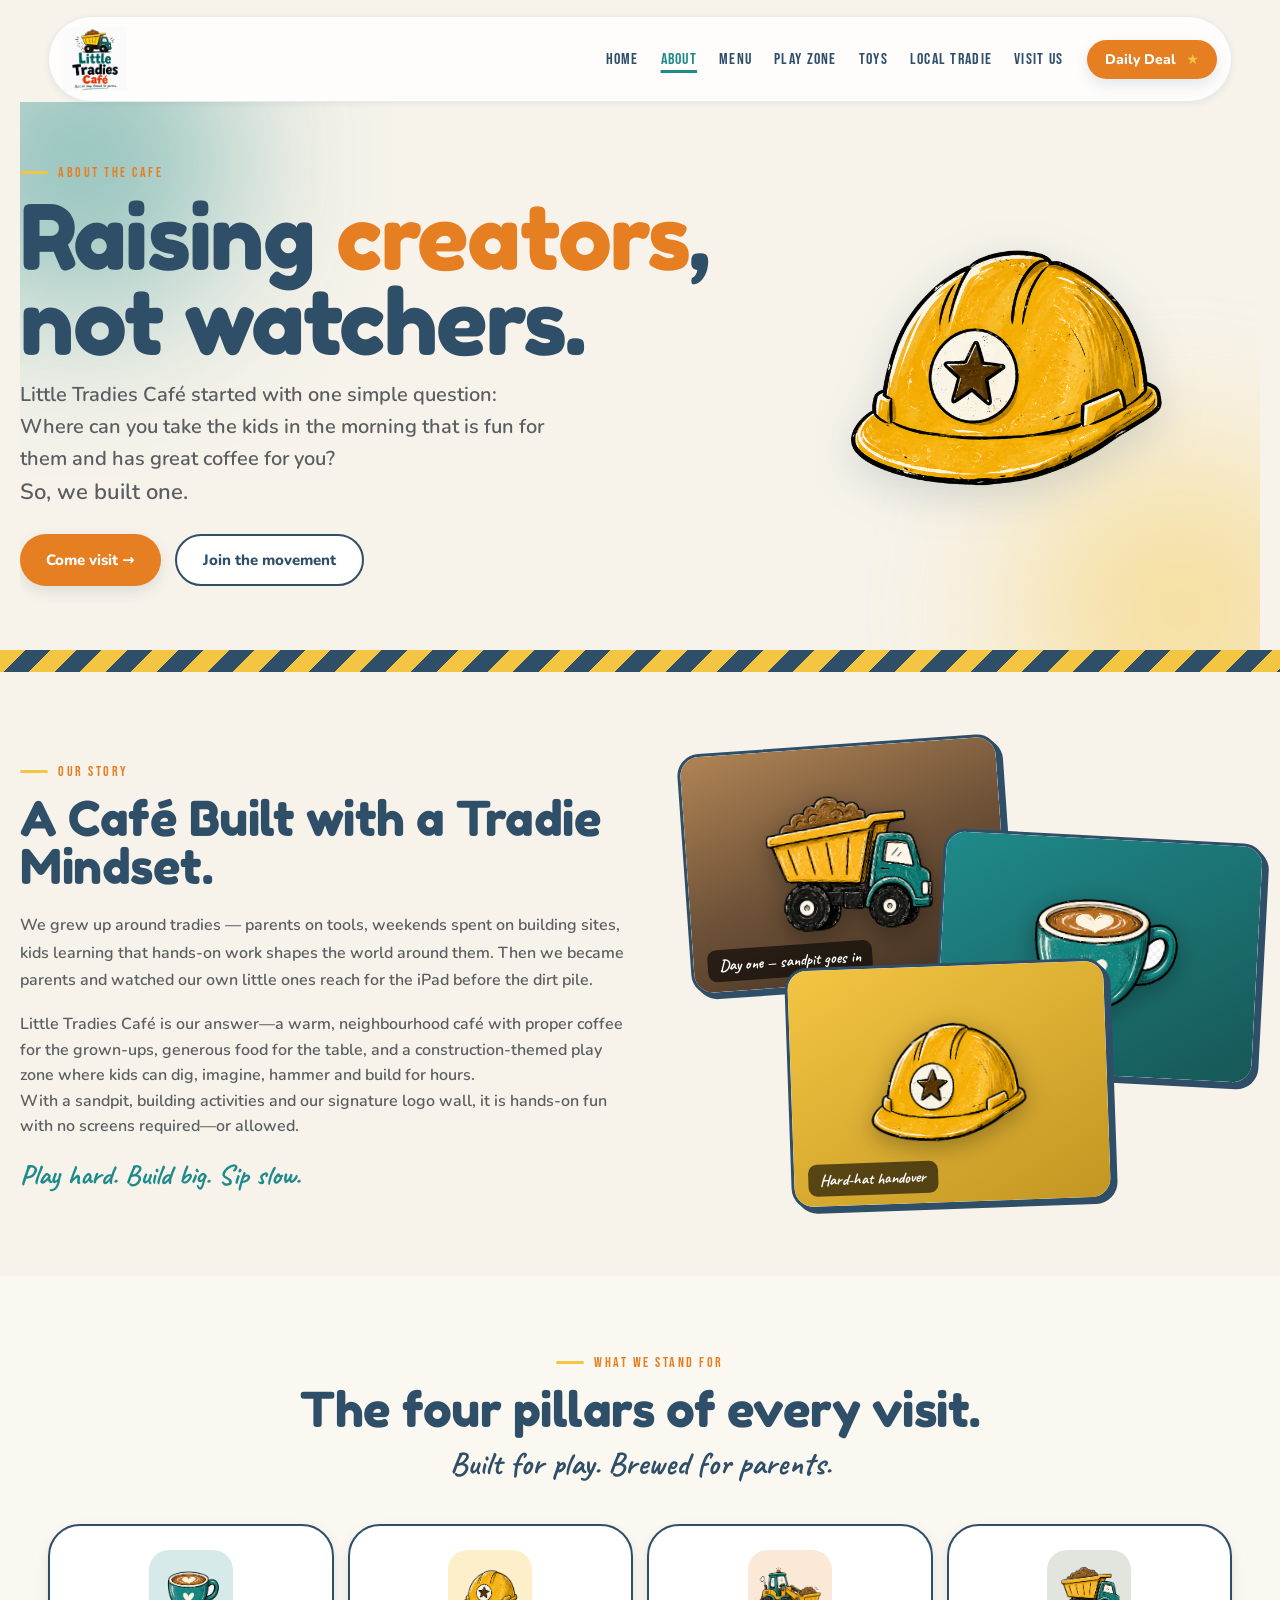
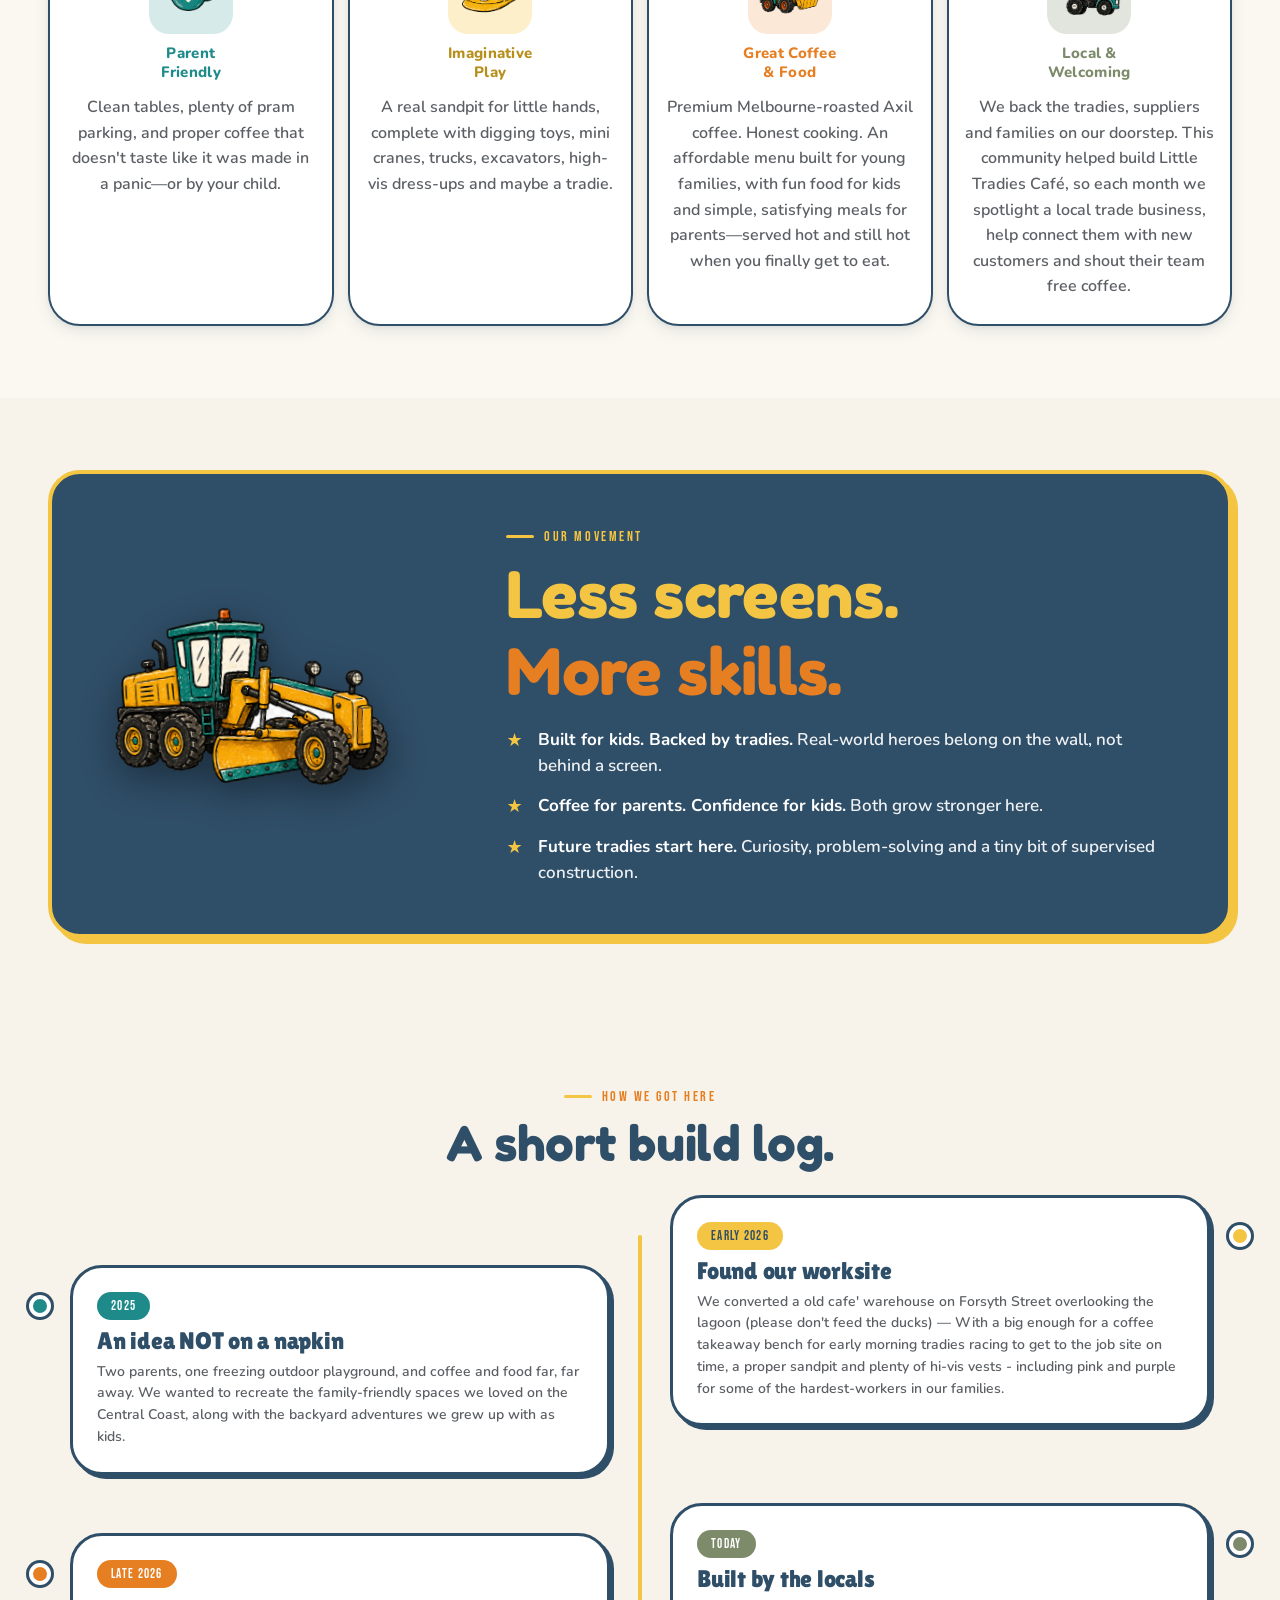
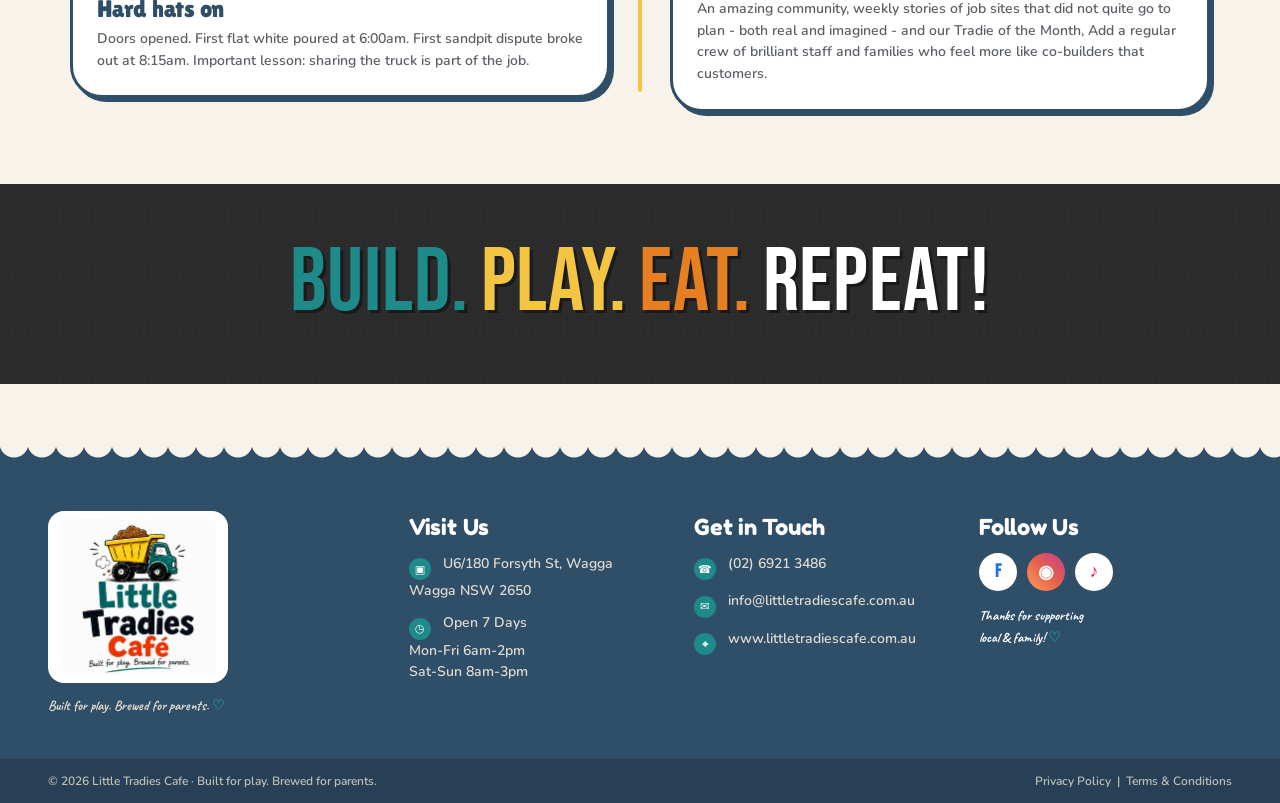
==== commit 5d6f62f6: "New Claude Design homepage with brand styles" ====
--- a/site/about.html
+++ b/site/about.html
@@ -1,371 +1,386 @@
-<!doctype html>
-<html lang="en">
+<!DOCTYPE html>
+<html>
 <head>
+  <meta charset="utf-8">
+  <title>About — Little Tradies Cafe</title>
+  <style>
+    * { margin: 0; padding: 0; box-sizing: border-box; }
+    body { background: #FBEFDD; display: flex; align-items: center; justify-content: center; min-height: 100vh; font-family: -apple-system, BlinkMacSystemFont, sans-serif; }
+    #__bundler_loading { position: fixed; bottom: 20px; right: 20px; font: 13px/1.4 -apple-system, BlinkMacSystemFont, sans-serif; color: #666; background: #fff; padding: 8px 14px; border-radius: 8px; box-shadow: 0 1px 4px rgba(0,0,0,0.12); z-index: 10000; }
+    #__bundler_thumbnail { position: fixed; inset: 0; width: 100%; height: 100%; display: flex; align-items: center; justify-content: center; background: #FBEFDD; z-index: 9999; }
+    #__bundler_thumbnail svg { width: 100%; height: 100%; object-fit: contain; }
+    #__bundler_placeholder { color: #999; font-size: 14px; }
+  </style>
+  <noscript>
+    <style>#__bundler_loading { display: none; }</style>
+    <div style="position:fixed;bottom:12px;left:12px;font:13px/1.4 -apple-system,BlinkMacSystemFont,sans-serif;color:#999;background:rgba(255,255,255,0.9);padding:6px 12px;border-radius:6px;box-shadow:0 1px 4px rgba(0,0,0,0.08);z-index:10000;">
+      This page requires JavaScript to display.
+    </div>
+  </noscript>
 <template id="__bundler_thumbnail" data-bg-color="#FBEFDD"><svg viewBox="0 0 1200 800" xmlns="http://www.w3.org/2000/svg"><rect width="1200" height="800" fill="#FBEFDD"/><circle cx="200" cy="700" r="160" fill="#1F8A8A"/><circle cx="1000" cy="100" r="140" fill="#F4C542"/><text x="600" y="420" font-family="sans-serif" font-weight="900" font-size="72" fill="#2E3A59" text-anchor="middle">About Us</text></svg></template>
-<meta charset="utf-8" />
-<meta name="viewport" content="width=device-width, initial-scale=1" />
-<title>About — Little Tradies Cafe</title>
-<meta name="description" content="The story behind Little Tradies Cafe — raising makers, not watchers." />
-<link rel="stylesheet" href="site.css" />
-<link rel="icon" type="image/png" href="assets/illust-helmet.png" />
 </head>
-<body data-screen-label="02 About">
-
-<!-- NAV -->
-<div class="container nav-wrap">
-  <nav class="nav">
-    <a class="nav-brand" href="index.html" aria-label="Little Tradies Cafe — home">
-      <img src="assets/logo-final.png" alt="Little Tradies Cafe" />
-    </a>
-    <div class="nav-links" id="navLinks">
-      <a href="index.html">Home</a>
-      <a href="about.html" class="active">About</a>
-      <a href="menu.html">Menu</a>
-      <a href="play.html">Play Zone</a>
-      <a href="toys.html">Toys</a>
-      <a href="community.html">Local Tradie</a>
-      <a href="visit.html">Visit Us</a>
-    </div>
-    <a class="btn primary nav-cta" href="#">Daily Deal <span class="star">★</span></a>
-    <button class="nav-toggle" aria-label="Open menu" onclick="document.getElementById('navLinks').classList.toggle('open')">
-      <span></span><span></span><span></span>
-    </button>
-  </nav>
-</div>
-
-<!-- HERO -->
-<section class="page-hero container">
-  <div class="blob" style="background:#1F8A8A; top:-100px; left:-100px;"></div>
-  <div class="blob" style="background:#F4C542; bottom:-120px; right:-80px;"></div>
-  <div class="page-hero-grid">
-    <div class="fade-up">
-      <span class="eyebrow">About the Cafe</span>
-      <h1 class="h-display" style="margin-top:14px">
-        Raising
-        <span style="color:var(--color-orange)">makers</span>,<br />
-        not watchers.
-      </h1>
-      <p class="lead">
-        Little Tradies Cafe started with a simple question — where do you take
-        the kids on a Saturday morning that feels like <em>fun</em> for them
-        and <em>fresh air</em> for you? So we built one.
-      </p>
-      <div class="row" style="margin-top:24px">
-        <a class="btn primary" href="visit.html">Come visit →</a>
-        <a class="btn outline" href="community.html">Join the movement</a>
-      </div>
-    </div>
-    <div class="page-hero-art fade-up d2">
-      <img src="assets/illust-helmet.png" alt="Yellow hard hat with star" />
-    </div>
-  </div>
-</section>
-
-<div class="hazard"></div>
-
-<!-- STORY -->
-<section class="section container">
-  <div class="story-grid">
-    <div>
-      <span class="eyebrow">Our Story</span>
-      <h2 class="h-section" style="margin:14px 0 22px">A cafe built on a building site mindset.</h2>
-      <p style="font-size:17px; line-height:1.7; margin-bottom:18px">
-        We grew up around tradies — parents on tools, weekends spent on building
-        sites, kids learning that hands-on work shapes the world around them.
-        Then we became parents and watched our own little ones reach for the
-        iPad before the dirt pile.
-      </p>
-      <p style="font-size:17px; line-height:1.7; margin-bottom:18px">
-        Little Tradies Cafe is our answer. A warm, neighbourhood cafe with
-        proper coffee for the grown-ups, generous food for the table, and a
-        construction-themed play zone where kids can dig, climb, hammer and
-        build for hours — no screens required.
-      </p>
-      <p class="script" style="font-size:28px; color:var(--color-teal); margin-top:8px;">
-        Play hard. Build big. Sip slow.
-      </p>
-    </div>
-    <div class="story-photo">
-      <div class="photo-stack">
-        <div class="photo photo-1">
-          <div class="photo-bg" style="background: linear-gradient(160deg,#b08454,#6E5238,#3E2E1F);"></div>
-          <img src="assets/illust-truck.png" alt="" />
-          <span class="photo-cap">Day one — sandpit goes in</span>
-        </div>
-        <div class="photo photo-2">
-          <div class="photo-bg" style="background: linear-gradient(150deg,#1F8A8A,#175757);"></div>
-          <img src="assets/illust-coffee-cup.png" alt="" />
-          <span class="photo-cap">First flat white poured</span>
-        </div>
-        <div class="photo photo-3">
-          <div class="photo-bg" style="background: linear-gradient(150deg,#F4C542,#C29622);"></div>
-          <img src="assets/illust-helmet.png" alt="" />
-          <span class="photo-cap">Hard-hat handover</span>
-        </div>
-      </div>
-    </div>
-  </div>
-  <style>
-    .story-grid { display: grid; grid-template-columns: 1.05fr 1fr; gap: 60px; align-items: center; }
-    .photo-stack { position: relative; height: 460px; }
-    .photo {
-      position: absolute;
-      width: 56%; aspect-ratio: 4/3;
-      border-radius: 22px; overflow: hidden;
-      border: 3px solid var(--color-navy);
-      box-shadow: 4px 4px 0 var(--color-navy);
-      background: #fff;
-      display: flex; align-items: center; justify-content: center;
-    }
-    .photo-bg { position: absolute; inset: 0; }
-    .photo img { position: relative; width: 60%; max-width: 180px; filter: drop-shadow(0 6px 12px rgba(0,0,0,0.3)); }
-    .photo-cap {
-      position: absolute; bottom: 10px; left: 14px;
-      background: rgba(0,0,0,0.6); color: #fff;
-      padding: 6px 12px; border-radius: 9px;
-      font-family: var(--font-script); font-size: 16px; font-weight: 700;
-    }
-    .photo-1 { top: 0; left: 0; transform: rotate(-4deg); z-index: 1; }
-    .photo-2 { top: 20%; right: 0; transform: rotate(3deg); z-index: 2; }
-    .photo-3 { bottom: 0; left: 18%; transform: rotate(-2deg); z-index: 3; }
-    @media (max-width: 880px) {
-      .story-grid { grid-template-columns: 1fr; }
-      .photo-stack { height: 380px; }
-    }
-  </style>
-</section>
-
-<!-- VALUES -->
-<section class="section section-cream-soft">
-  <div class="container">
-    <div style="text-align:center; max-width:680px; margin: 0 auto 40px;">
-      <span class="eyebrow">What we stand for</span>
-      <h2 class="h-section" style="margin:14px 0 12px">The four pillars of every visit.</h2>
-      <p class="script">Built for play. Brewed for parents.</p>
-    </div>
-    <div class="values">
-      <div class="value sticker flat" style="padding:24px 16px">
-        <div class="value-icon" style="background: rgba(31,138,138,.18); width:84px; height:84px;">
-          <img src="assets/illust-coffee-cup.png" alt="" style="width:64px; height:64px;" />
-        </div>
-        <div class="value-label" style="color:var(--color-teal); font-size:15px">Parent
-Friendly</div>
-        <p style="font-size:14px; text-align:center; margin-top:4px">Big tables, pram-wide aisles, real coffee that doesn't taste like it was made in a panic.</p>
-      </div>
-      <div class="value sticker flat" style="padding:24px 16px">
-        <div class="value-icon" style="background: rgba(244,197,66,.28); width:84px; height:84px;">
-          <img src="assets/illust-helmet.png" alt="" style="width:64px; height:64px;" />
-        </div>
-        <div class="value-label" style="color:#B68F1B; font-size:15px">Imaginative
-Play</div>
-        <p style="font-size:14px; text-align:center; margin-top:4px">A real worksite for little hands. Dig pits, mini cranes, dress-ups, and weekend tradie workshops.</p>
-      </div>
-      <div class="value sticker flat" style="padding:24px 16px">
-        <div class="value-icon" style="background: rgba(230,126,34,.18); width:84px; height:84px;">
-          <img src="assets/illust-loader.png" alt="" style="width:64px; height:64px;" />
-        </div>
-        <div class="value-label" style="color:var(--color-orange); font-size:15px">Great Coffee
-&amp; Food</div>
-        <p style="font-size:14px; text-align:center; margin-top:4px">Local roast. Honest cooking. A menu that loves babycinos and builder-sized brekkie rolls equally.</p>
-      </div>
-      <div class="value sticker flat" style="padding:24px 16px">
-        <div class="value-icon" style="background: rgba(125,139,106,.22); width:84px; height:84px;">
-          <img src="assets/illust-truck.png" alt="" style="width:64px; height:64px;" />
-        </div>
-        <div class="value-label" style="color:var(--color-sage); font-size:15px">Local &amp;
-Welcoming</div>
-        <p style="font-size:14px; text-align:center; margin-top:4px">We back the tradies, suppliers and families on our doorstep. The community built this place.</p>
-      </div>
-    </div>
-  </div>
-</section>
-
-<!-- MOVEMENT -->
-<section class="section">
-  <div class="container">
-    <div class="movement-band">
-      <div class="band-art"><img src="assets/illust-grader.png" alt="" /></div>
-      <div>
-        <span class="eyebrow" style="color:var(--color-yellow)">Our Movement</span>
-        <h2 class="h-section" style="color:#fff; font-size: clamp(40px,5vw,68px); margin: 12px 0 16px">
-          <span style="color:var(--color-yellow)">Less screens.</span><br />
-          <span style="color:var(--color-orange)">More skills.</span>
-        </h2>
-        <ul class="movement-list">
-          <li><strong>Built for kids. Backed by tradies.</strong> Real-world heroes belong on the wall, not behind a screen.</li>
-          <li><strong>Coffee for parents. Confidence for kids.</strong> Both grow stronger here.</li>
-          <li><strong>Future tradies start here.</strong> Curiosity, problem-solving and a tiny bit of supervised hammering.</li>
-        </ul>
-      </div>
-    </div>
-  </div>
-  <style>
-    .movement-band {
-      background: var(--color-navy);
-      border-radius: 32px;
-      border: 4px solid var(--color-yellow);
-      box-shadow: 6px 6px 0 var(--color-yellow);
-      padding: 48px 56px;
-      display: grid;
-      grid-template-columns: 0.7fr 1.3fr;
-      gap: 40px;
-      align-items: center;
-      color: #fff;
-    }
-    .band-art img { width: 100%; max-width: 280px; transform: rotate(-4deg); filter: drop-shadow(0 12px 20px rgba(0,0,0,0.4)); }
-    .movement-list { list-style: none; padding: 0; margin: 0; display: flex; flex-direction: column; gap: 14px; }
-    .movement-list li {
-      color: rgba(255,255,255,0.92);
-      font-size: 17px;
-      line-height: 1.55;
-      padding-left: 32px;
-      position: relative;
-    }
-    .movement-list li::before {
-      content: "★";
-      position: absolute; left: 0; top: 0;
-      color: var(--color-yellow);
-      font-size: 18px;
-    }
-    .movement-list strong { color: #fff; }
-    @media (max-width: 800px) {
-      .movement-band { grid-template-columns: 1fr; padding: 32px 28px; }
-      .band-art img { max-width: 200px; }
-    }
-  </style>
-</section>
-
-<!-- TIMELINE -->
-<section class="section container">
-  <div style="text-align:center; max-width:680px; margin: 0 auto 48px;">
-    <span class="eyebrow">How we got here</span>
-    <h2 class="h-section" style="margin: 14px 0 8px">A short build log.</h2>
-  </div>
-  <div class="timeline">
-    <div class="t-line"></div>
-    <div class="t-item">
-      <div class="t-dot" style="background:var(--color-teal)"></div>
-      <div class="t-card sticker">
-        <span class="pill teal">2023</span>
-        <h3 class="h-card" style="margin-top:8px">An idea on a napkin</h3>
-        <p>Two parents, one playground, way too many soggy chips. We sketched what a better Saturday looked like.</p>
-      </div>
-    </div>
-    <div class="t-item">
-      <div class="t-dot" style="background:var(--color-yellow)"></div>
-      <div class="t-card sticker">
-        <span class="pill yellow">Early 2024</span>
-        <h3 class="h-card" style="margin-top:8px">Found our worksite</h3>
-        <p>A converted warehouse on Little Builders Lane — big enough for a coffee bench, a dig pit and a hundred hi-vis vests.</p>
-      </div>
-    </div>
-    <div class="t-item">
-      <div class="t-dot" style="background:var(--color-orange)"></div>
-      <div class="t-card sticker">
-        <span class="pill orange">Late 2024</span>
-        <h3 class="h-card" style="margin-top:8px">Hard hats on</h3>
-        <p>Doors opened. First flat white poured at 6:58am. First sandpit casualty at 8:15.</p>
-      </div>
-    </div>
-    <div class="t-item">
-      <div class="t-dot" style="background:var(--color-sage)"></div>
-      <div class="t-card sticker">
-        <span class="pill sage">Today</span>
-        <h3 class="h-card" style="margin-top:8px">Built by the locals</h3>
-        <p>Weekly workshops. Tradie of the Month. A regular crew of families who feel like co-builders.</p>
-      </div>
-    </div>
-  </div>
-  <style>
-    .timeline {
-      position: relative;
-      display: grid;
-      grid-template-columns: repeat(2, 1fr);
-      gap: 28px 60px;
-      padding: 0 20px;
-    }
-    .t-line {
-      position: absolute;
-      left: 50%; top: 20px; bottom: 20px;
-      width: 4px;
-      background: var(--color-yellow);
-      transform: translateX(-50%);
-      z-index: 0;
-      border-radius: 4px;
-      background-image: repeating-linear-gradient(0deg, var(--color-yellow) 0 14px, transparent 14px 24px);
-    }
-    .t-item { position: relative; z-index: 1; }
-    .t-item:nth-child(odd) { padding-right: 30px; }
-    .t-item:nth-child(even) { padding-left: 30px; }
-    .t-item:nth-child(2) { margin-top: 50px; }
-    .t-item:nth-child(3) { margin-top: -20px; }
-    .t-item:nth-child(4) { margin-top: 30px; }
-    .t-dot {
-      position: absolute;
-      top: 30px;
-      width: 22px; height: 22px;
-      border-radius: 50%;
-      border: 4px solid #fff;
-      box-shadow: 0 0 0 3px var(--color-navy);
-    }
-    .t-item:nth-child(odd) .t-dot { right: -11px; }
-    .t-item:nth-child(even) .t-dot { left: -11px; }
-    .t-card p { margin-top: 6px; font-size: 14px; line-height: 1.55; }
-    @media (max-width: 720px) {
-      .timeline { grid-template-columns: 1fr; gap: 20px; }
-      .t-line { left: 16px; transform: none; }
-      .t-item, .t-item:nth-child(odd), .t-item:nth-child(even) { padding-left: 40px; padding-right: 0; margin-top: 0; }
-      .t-dot, .t-item:nth-child(odd) .t-dot, .t-item:nth-child(even) .t-dot { left: 6px; right: auto; }
-    }
-  </style>
-</section>
-
-<!-- CTA -->
-<section class="chalk-band" style="min-height: 200px; padding: 48px 24px;">
-  <div class="slogan">
-    <span style="color:#1F8A8A">BUILD.</span>
-    <span style="color:#F4C542">PLAY.</span>
-    <span style="color:#E67E22">EAT.</span>
-    <span style="color:#fff">REPEAT!</span>
-  </div>
-</section>
-
-<!-- FOOTER -->
-<footer class="lt-footer">
-  <div class="scallop" aria-hidden="true"></div>
-  <div class="container footer-grid">
-    <div class="brand-col">
-      <img src="assets/logo-final.png" alt="Little Tradies Cafe" />
-      <p class="ftag">Built for play. Brewed for parents. <span class="heart">♡</span></p>
-    </div>
-    <div>
-      <h4>Visit Us</h4>
-      <p><span class="ico">▣</span> 123 Little Builders Lane<br />&nbsp;&nbsp;&nbsp;&nbsp;Playtown VIC 3000</p>
-      <p><span class="ico">◷</span> Open 7 Days<br />&nbsp;&nbsp;&nbsp;&nbsp;7:00am – 5:00pm</p>
-    </div>
-    <div>
-      <h4>Get in Touch</h4>
-      <p><span class="ico">☎</span> (03) 1234 5678</p>
-      <p><span class="ico">✉</span> hello@littletradiescafe.com.au</p>
-      <p><span class="ico">⌖</span> littletradiescafe.com.au</p>
-    </div>
-    <div>
-      <h4>Follow Us</h4>
-      <div class="socials">
-        <a href="#" class="soc f" aria-label="Facebook">f</a>
-        <a href="#" class="soc i" aria-label="Instagram">◉</a>
-        <a href="#" class="soc t" aria-label="TikTok">♪</a>
-      </div>
-      <p class="thanks">Thanks for supporting<br />local &amp; family! <span class="heart">♡</span></p>
-    </div>
-  </div>
-  <div class="copybar">
-    <div class="container copybar-row">
-      <span>© 2026 Little Tradies Cafe · Built for play. Brewed for parents.</span>
-      <span><a href="#">Privacy Policy</a> &nbsp;|&nbsp; <a href="#">Terms &amp; Conditions</a></span>
-    </div>
-  </div>
-</footer>
-
+<body>
+  <div id="__bundler_thumbnail"><svg viewBox="0 0 1200 800" xmlns="http://www.w3.org/2000/svg"><rect width="1200" height="800" fill="#FBEFDD"></rect><circle cx="200" cy="700" r="160" fill="#1F8A8A"></circle><circle cx="1000" cy="100" r="140" fill="#F4C542"></circle><text x="600" y="420" font-family="sans-serif" font-weight="900" font-size="72" fill="#2E3A59" text-anchor="middle">About Us</text></svg></div>
+  <div id="__bundler_loading">Unpacking...</div>
+
+  <script>
+    
+document.addEventListener('DOMContentLoaded', async function() {
+  const loading = document.getElementById('__bundler_loading');
+  function setStatus(msg) { if (loading) loading.textContent = msg; }
+
+  const FONT_MIME = /^(font[/]|application[/](x-)?font-|application[/]vnd\.ms-fontobject)/i;
+  const MIME_TOKEN = /^[\w.+-]+[/][\w.+-]+$/;
+  function toBase64(bytes) {
+    let bin = '';
+    for (let i = 0; i < bytes.length; i += 0x8000) {
+      bin += String.fromCharCode.apply(null, bytes.subarray(i, i + 0x8000));
+    }
+    return btoa(bin);
+  }
+
+  // Error sink persists across replaceWith since it's on window, not the DOM.
+  window.addEventListener('error', function(e) {
+    // Failed resource loads (CSP-blocked links, scripts, images) fire plain
+    // events at the element — warn only; real JS errors carry message/error.
+    if (!e.message && !e.error && e.target && e.target !== window) {
+      console.warn('[bundle] resource failed to load:',
+        e.target.tagName, String(e.target.src || e.target.href || ''));
+      return;
+    }
+    var p = document.body || document.documentElement;
+    var d = document.getElementById('__bundler_err') || p.appendChild(document.createElement('div'));
+    d.id = '__bundler_err';
+    d.style.cssText = 'position:fixed;bottom:12px;left:12px;right:12px;font:12px/1.4 ui-monospace,monospace;background:#2a1215;color:#ff8a80;padding:10px 14px;border-radius:8px;border:1px solid #5c2b2e;z-index:99999;white-space:pre-wrap;max-height:40vh;overflow:auto';
+    d.textContent = (d.textContent ? d.textContent + String.fromCharCode(10) : '') +
+      '[bundle] ' + (e.message || e.type) +
+      (e.filename ? ' (' + e.filename.slice(0, 60) + ':' + e.lineno + ')' : '');
+  }, true);
+
+  try {
+    const manifestEl = document.querySelector('script[type="__bundler/manifest"]');
+    const templateEl = document.querySelector('script[type="__bundler/template"]');
+    if (!manifestEl || !templateEl) {
+      setStatus('Error: missing bundle data');
+      console.error('[bundler] Missing script tags — manifestEl:', !!manifestEl, 'templateEl:', !!templateEl);
+      return;
+    }
+
+    const manifest = JSON.parse(manifestEl.textContent);
+    let template = JSON.parse(templateEl.textContent);
+
+    // Nested page bundles (iframe targets). Each ships ONCE, in the ROOT
+    // document's manifest; frame srcs carry an about:blank#<uuid> marker
+    // instead of a substitutable uuid. Every document mints the blobs for
+    // its OWN frames — from local text at the root, or text obtained from
+    // its DIRECT parent over the relay protocol below — so each frame
+    // navigation stays same-origin with its initiator and a deduped page
+    // loads at any depth on any host, including a file:// download's
+    // opaque origins (where a blob minted by one document cannot be
+    // navigated to by another).
+    const pageOrderEl = document.querySelector('script[type="__bundler/page_order"]');
+    const pageOrder = pageOrderEl ? JSON.parse(pageOrderEl.textContent) : [];
+    const pageSet = new Set(pageOrder);
+    const pageTexts = {};
+
+    // ── Nested-page text protocol (parent-chain relay) ──
+    // Page bundles ship once, in the ROOT document's manifest. Every
+    // document mints the blobs for its OWN frames, obtaining page text
+    // through a strict parent-chain relay: a document only ever SENDS to
+    // its direct parent (which, for every document the publisher's own
+    // runtime minted, is another publisher document) and only ACCEPTS
+    // text from that direct parent; requests from below are honored only
+    // for the document's own child frames, and the ROOT never sends
+    // upward at all. That last rule is load-bearing: the artifact host's
+    // frame-ancestors allows claude.ai (and friends) to frame an
+    // artifact, so window.top can be a FOREIGN document — a top-addressed
+    // protocol would hand page uuids to that ancestor and accept forged
+    // "page text" from it, minting attacker HTML as an artifact-origin
+    // blob document. The chain never touches the ancestor: requests stop
+    // at the root, replies are origin-addressed per hop (never '*' when
+    // an origin exists), and both directions are origin-gated (on https
+    // a foreign sender's origin can never equal this document's; in
+    // opaque contexts — file:// — everything serializes as 'null', where
+    // an embedded EXTERNAL frame still fails the gate by carrying its
+    // own real origin, and a sandboxed child of such a frame is excluded
+    // by the own-child-frames check plus uuid unguessability). Shape is
+    // deny-by-default: one request form, one reply form, no error
+    // replies.
+    // window.origin is the SERIALIZED SECURITY origin ('null' in opaque
+    // contexts such as a sandboxed preview iframe) — location.origin is
+    // computed from the URL and stays 'https://…' even when the document
+    // is sandboxed, which would misgate every opaque chain.
+    const OWN_TARGET = /^https?:[/][/]/.test(window.origin || '')
+      ? window.origin
+      : '*';
+    function trustedOrigin(e) {
+      if (e.origin === window.origin) return true; // https chains; opaque==opaque
+      // file:// trees: Chrome serializes the file document's origin as
+      // 'file://' while the blob: documents it mints serialize as 'null',
+      // so the two legitimate shapes can never string-match — accept the
+      // pair in both directions. https origins never serialize as either,
+      // and sender identity (own child frame / direct parent) is checked
+      // separately.
+      return (
+        (e.origin === 'null' &&
+          (window.origin === 'file://' ||
+            window.location.protocol === 'file:')) ||
+        (/^file:/.test(e.origin) && window.origin === 'null')
+      );
+    }
+    // Non-empty only in the root document (nested bundles ship an empty
+    // island), so it doubles as the root marker: the root answers from
+    // local text and treats a miss as authoritative — never relaying to
+    // its (possibly foreign) parent.
+    const isPageRoot = pageOrder.length > 0;
+    const blobUrls = {};
+    const resourceBlobs = {};
+    const UUID_SHAPE = /^[0-9a-f]{8}-[0-9a-f]{4}-[0-9a-f]{4}-[0-9a-f]{4}-[0-9a-f]{12}$/;
+    const pendingFrames = {}; // uuid -> [{el, frag}] awaiting text for own frames
+    const pendingRelays = {}; // uuid -> [childWindow] awaiting text to pass down
+    function mountPage(el, frag, text) {
+      const pageBlob = new Blob([text], { type: 'text/html' });
+      const u = URL.createObjectURL(pageBlob);
+      resourceBlobs[u] = pageBlob;
+      el.src = u + frag;
+    }
+    function deliverPage(uuid, text) {
+      const frames = pendingFrames[uuid];
+      delete pendingFrames[uuid];
+      if (frames) for (const f of frames) mountPage(f.el, f.frag, text);
+      const relays = pendingRelays[uuid];
+      delete pendingRelays[uuid];
+      if (relays) {
+        for (const cw of relays) {
+          try { cw.postMessage({ __bundler_page: uuid, __bundler_text: text }, OWN_TARGET); } catch (err) { /* gone */ }
+        }
+      }
+    }
+    function ownFrameWindows() {
+      const out = [];
+      for (const f of Array.from(document.querySelectorAll('iframe'))) {
+        try { if (f.contentWindow) out.push(f.contentWindow); } catch (err) { /* detached */ }
+      }
+      return out;
+    }
+    window.addEventListener('message', function (e) {
+      const d = e.data;
+      if (!d || typeof d !== 'object' || !e.source) return;
+      // Origin gate first; the structural checks below (own-child-frames
+      // for requests, direct-parent + solicited-uuid for replies, the
+      // root's never-relay rule) are what hold in fully opaque chains
+      // where origin strings can't discriminate — a sandboxed root's
+      // FOREIGN wrapper still fails all three even though both serialize
+      // as real-vs-'null' rather than matching.
+      if (!trustedOrigin(e)) return;
+      if (typeof d.__bundler_need === 'string' && UUID_SHAPE.test(d.__bundler_need)) {
+        // Requests are honored only for this document's own child frames.
+        if (ownFrameWindows().indexOf(e.source) < 0) return;
+        const uuid = d.__bundler_need;
+        const text = pageTexts[uuid];
+        if (typeof text === 'string') {
+          try { e.source.postMessage({ __bundler_page: uuid, __bundler_text: text }, OWN_TARGET); } catch (err) { /* gone */ }
+          return;
+        }
+        if (isPageRoot || window.parent === window) return; // authoritative miss
+        const waiting = pendingRelays[uuid];
+        if (waiting) {
+          if (waiting.indexOf(e.source) < 0) waiting.push(e.source);
+          return;
+        }
+        // Never-answered uuids would otherwise accumulate forever under a
+        // request spray; past the cap (far above any real page count) new
+        // relays are dropped rather than remembered.
+        if (Object.keys(pendingRelays).length >= 128) return;
+        pendingRelays[uuid] = [e.source];
+        window.parent.postMessage({ __bundler_need: uuid }, OWN_TARGET);
+      } else if (
+        typeof d.__bundler_page === 'string' &&
+        UUID_SHAPE.test(d.__bundler_page) &&
+        typeof d.__bundler_text === 'string'
+      ) {
+        // The shape test is load-bearing beyond tidiness: the solicited
+        // check below uses the in operator, which matches prototype keys
+        // ('__proto__', 'constructor') — an unshaped key would reach
+        // deliverPage and throw, painting the error banner.
+        // Text is accepted only from the direct parent — the document
+        // that minted this one.
+        if (e.source !== window.parent || window.parent === window) return;
+        if (!(d.__bundler_page in pendingFrames) && !(d.__bundler_page in pendingRelays)) return;
+        deliverPage(d.__bundler_page, d.__bundler_text);
+      }
+    });
+
+    const uuids = Object.keys(manifest);
+    setStatus('Unpacking ' + uuids.length + ' assets...');
+
+    await Promise.all(uuids.map(async (uuid) => {
+      const entry = manifest[uuid];
+      try {
+        const binaryStr = atob(entry.data);
+        const bytes = new Uint8Array(binaryStr.length);
+        for (let i = 0; i < binaryStr.length; i++) bytes[i] = binaryStr.charCodeAt(i);
+
+        let finalBytes = bytes;
+        if (entry.compressed) {
+          if (typeof DecompressionStream !== 'undefined') {
+            const ds = new DecompressionStream('gzip');
+            const writer = ds.writable.getWriter();
+            const reader = ds.readable.getReader();
+            writer.write(bytes);
+            writer.close();
+            const chunks = [];
+            let totalLen = 0;
+            while (true) {
+              const { done, value } = await reader.read();
+              if (done) break;
+              chunks.push(value);
+              totalLen += value.length;
+            }
+            finalBytes = new Uint8Array(totalLen);
+            let offset = 0;
+            for (const chunk of chunks) { finalBytes.set(chunk, offset); offset += chunk.length; }
+          } else {
+            console.warn('DecompressionStream not available, asset ' + uuid + ' may not render');
+          }
+        }
+
+        if (pageSet.has(uuid)) {
+          pageTexts[uuid] = new TextDecoder().decode(finalBytes);
+          return;
+        }
+        if (FONT_MIME.test(entry.mime) && MIME_TOKEN.test(entry.mime)) {
+          // Strict artifact hosts allow font-src data: but not blob:.
+          blobUrls[uuid] = 'data:' + entry.mime + ';base64,' +
+            (entry.compressed ? toBase64(finalBytes) : entry.data);
+        } else {
+          const blob = new Blob([finalBytes], { type: entry.mime });
+          blobUrls[uuid] = URL.createObjectURL(blob);
+          resourceBlobs[blobUrls[uuid]] = blob;
+        }
+      } catch (err) {
+        console.error('Failed to decode asset ' + uuid + ':', err);
+        const blob = new Blob([], { type: entry.mime });
+        blobUrls[uuid] = URL.createObjectURL(blob);
+        resourceBlobs[blobUrls[uuid]] = blob;
+      }
+    }));
+
+    const extResEl = document.querySelector('script[type="__bundler/ext_resources"]');
+    const extResources = extResEl ? JSON.parse(extResEl.textContent) : [];
+    const resourceMap = {};
+    for (const entry of extResources) {
+      if (blobUrls[entry.uuid]) resourceMap[entry.id] = blobUrls[entry.uuid];
+    }
+
+    // Artifact-host CSP (connect-src 'self') refuses fetch() of blob: URLs —
+    // consumers read these Blobs directly. Survives the swap like the error sink.
+    window.__resourceBlobs = resourceBlobs;
+
+    setStatus('Rendering...');
+    // Page uuids have no blob here — they ride inside about:blank#<uuid>
+    // frame markers the pass below resolves after the swap.
+    for (const uuid of uuids) {
+      if (pageSet.has(uuid)) continue;
+      template = template.split(uuid).join(blobUrls[uuid]);
+    }
+
+    // Strip integrity + crossorigin — blob URLs from a file:// document inherit
+    // a null origin, so crossorigin forces a CORS fetch that SRI then rejects.
+    // The manifest bytes are ours; SRI protects against CDN compromise, not this.
+    template = template.replace(/\s+integrity="[^"]*"/gi, '').replace(/\s+crossorigin="[^"]*"/gi, '');
+
+    const resourceScript = '<script>window.__resources = ' +
+      JSON.stringify(resourceMap).replace(/<\//g, '<\\/') +
+      ';</' + 'script>';
+    // Inject after <head> so the DOCTYPE stays first; prepending the script
+    // would push the parser into quirks mode. DOMParser always emits a <head>
+    // (synthesizing one if the source HTML omitted it) but may carry
+    // attributes through, so match the full opening tag. slice() rather than
+    // replace() keeps us clear of $-pattern substitution in resourceScript.
+    const headOpen = template.match(/<head[^>]*>/i);
+    if (headOpen) {
+      const i = headOpen.index + headOpen[0].length;
+      template = template.slice(0, i) + resourceScript + template.slice(i);
+    }
+
+    // Parse the template and swap the root element. Scripts inserted via
+    // DOMParser/replaceWith are inert per spec — re-create each with
+    // createElement so they execute, awaiting onload for src scripts to
+    // preserve ordering (React before ReactDOM before Babel before text/babel).
+    const doc = new DOMParser().parseFromString(template, 'text/html');
+    document.documentElement.replaceWith(doc.documentElement);
+
+    // Resolve page-frame markers: mint this document's own blob for each
+    // framed page — from local text when this is the root, otherwise by
+    // asking the direct parent over the relay protocol above. An
+    // unanswered request leaves the frame on about:blank, the same
+    // degraded state as a refused embed.
+    {
+      const MARKER = /^about:blank#([0-9a-f]{8}-[0-9a-f]{4}-[0-9a-f]{4}-[0-9a-f]{4}-[0-9a-f]{12})(#.*)?$/;
+      const needed = [];
+      for (const el of Array.from(document.querySelectorAll('iframe'))) {
+        const m = MARKER.exec(el.getAttribute('src') || '');
+        if (!m) continue;
+        const text = pageTexts[m[1]];
+        if (typeof text === 'string') {
+          mountPage(el, m[2] || '', text);
+        } else if (window.parent !== window && !isPageRoot) {
+          const had = pendingFrames[m[1]];
+          (pendingFrames[m[1]] = had || []).push({ el: el, frag: m[2] || '' });
+          if (!had) needed.push(m[1]);
+        }
+      }
+      for (const uuid of needed) {
+        window.parent.postMessage({ __bundler_need: uuid }, OWN_TARGET);
+      }
+    }
+
+    const dead = Array.from(document.scripts);
+    for (const old of dead) {
+      const s = document.createElement('script');
+      for (const a of old.attributes) s.setAttribute(a.name, a.value);
+      s.textContent = old.textContent;
+      // text/babel scripts with a src: read and inline. transformScriptTags
+      // does XHR against the src, but blob:null/ from a file:// origin is
+      // silently dropped. Inlining makes it a plain inline babel script,
+      // which transformScriptTags handles unconditionally.
+      if ((s.type === 'text/babel' || s.type === 'text/jsx') && s.src) {
+        const pre = resourceBlobs[s.src.split('#')[0]];
+        s.textContent = pre ? await pre.text() : await (await fetch(s.src)).text();
+        s.removeAttribute('src');
+      }
+      const p = s.src ? new Promise(function(r) { s.onload = s.onerror = r; }) : null;
+      old.replaceWith(s);
+      if (p) await p;
+    }
+    // Babel standalone auto-transforms type=text/babel on DOMContentLoaded,
+    // which fired before we swapped the document. Trigger manually if present.
+    if (window.Babel && typeof window.Babel.transformScriptTags === 'function') {
+      window.Babel.transformScriptTags();
+    }
+  } catch (err) {
+    setStatus('Error unpacking: ' + err.message);
+    console.error('Bundle unpack error:', err);
+  }
+});
+
+  </script>
+
+  <script type="__bundler/manifest">
+{"be8245ba-2595-472a-93ca-c4fd14437fdb":{"mime":"image/png","compressed":false,"data":"iVBORw0KGgoAAAANSUhEUgAABOYAAATmCAYAAACF/[base64]/[base64]/[base64]/[base64]/DXu5gzuB4pITLGKu9c9y9MIgmPUTcoAj2TKJ8GiY3VybHgqc2VsZiNqdW1iZj1jMnBhLmFzc2VydGlvbnMvYzJwYS5hY3Rpb25zLnYyZGhhc2hYIPpNCCvILhGIUW4XXQg0W6mc2Y3eLDyl/[base64]/[base64]/mZK7XhEtpJFpjz+p2CpCyZdt8ATyN4f7BBTN3ryfeOyA6tA9jh5gbzU2cGr+0fzMRRKpUMDdGuAf9mnlEC3NXVaMDYxF8HRLdrFgv5nqu3qWYwxOTTkjwWvjgfKSSS9VsusrCBSrIkr511JRntVcNqmqabTAwLNdVYYxq0lO2AHgdXkVDnk6SowOA8a9b0bLr/osZ7xa61zcJlatkLZnJh5r4HL8u0OdjgJYamnmgN5M2ozXJSMksmGMF6USbNR6suQinU2wdnGhzyAoeOcwGSfMCAwEAAaOCAWcwggFjMAwGA1UdEwEB/[base64]/H57Rp0utWmWx419WdsGs8rZmlAzfX80nJW38qVKOr4ZhjeQkM9+AV4oGgeKBmJrbXuf/z1MtKMuF/nbIBu61t8l1sw5xMPLkK4A8Zwmv7+IAmsNUbVoAiMSUWAw7qSH1XHBFoVnW/[base64]/[base64]/[base64]/oJ6WL6P5i8wxg8QNfSBrKcwF/c5XkGU5uzE56Nd5YEeHXghfc0hZHQ3eb30gZiHmfozmkWU5e4E4LR5fydULXdj22f6Qi3O0Hxm8f1HJGjNZRx7W3evKT+SMn1YACElB1inCgaOnnvIQofJwq6impwC/+yXYRGUZVsC9j6n2e9BWwRKRA3kA2XESKVGtXSP+7EW+k1eqOwh7XfNi8zmm/oB8ATZNFO5kuedLPAZ6fKbtG2RR4YzCWM1GcXpNt+uU0Slh4sylsXXy4dRuVPJl3IXvYtErr2s3HCArWBMmi3q6Xs7ZRltqSm8Oyu1DE/rakTAOVXS2Sak9i5eAq92mgG5wE1bmTANrRu14OCA5PCMYLr/kpTNDJBOzr87JxUHt2J2iR+VCIuHc12M2h4dfTKedKxodUWSTCZ7JtBwk127rOGLhGpeALi9rhp59qzmAW0hASxPfB3hlzeVXgcLTv6szH/nYciU5mCmmILRDtw0aiKuR/jNQSnFdGLVgYYtXKqPp++MLZYWoWyzVdoJOjsmWoL+3vmOf8frpI9KqhcfyTr3/qp04Yc4hp1ULA+YSShU8Qy1SzPTr43SllEXnKQ56WuIdYliHv0ZF7AgMBAAGjggEmMIIBIjASBgNVHRMBAf8ECDAGAQH/AgEAMA4GA1UdDwEB/[base64]/z6dBkHtbuwolLGOuSz/WvwicFTbiRoTclmeb9gNz0vMc3e760AS1nWPAv58Ozi3HlRAN6MLalsnU+WyN+O9NUpjq5x8wOHDMV1Wo1eoF2fy/+V9pp+Aw+P+9UjwGLe0bDY576H+3Efy9whCv2VoL0p8sk12xeJHs6valYOxgRabOcj9JwdP+Lbia7w6tFx1MFlpxHtcZGq171/IiLGWijNQ/lfGqVZbWr67n/urjgm0pHss7sFS+JAn0V7q+cDE3Eyc4B9TI9j/[base64]/4L4QHuFHc5mrErrQkSvbCuug2WLWuAG2D0tP9iE6KqNZ993/f165kOtrjN1wMil34PFFlGo9lrMgN3SMWOZfNAdEtBF9FdR6T+soMNSA3yfyipJJ5/9KNeM5jZEcy6akAzjKC+LPpJYvDbZBDhvDPDax+UCQjUS+5TdAxvE70WtdGX8MsZ3eMsPQ09h1iSJ4wvh8MPUGbmv7um08tKRR1dL1QoCkLj7W1/G+tPffLeG+eraxnrFmqVHnyBLuhh9QpELu54bJNUX+ffrj79TUCzpu8G8oIR7UENNG2kf+vO6+/6l8US1dQhTR95wIBXx5A/DdOxlkuQtTjppFD63Nn/bXSljielEgyQjl9Q5E3nqPUYMEiXy7ng7QDqdfXZQaNlFu/QNjBjelSNdfQ6FtOFVI8ZjxyyFrbdPGUUx87zdiNgwN4nOVreKYEi1w2es7ZRV+GOp18FRXVmnvc8C6ZvbbbBeH3qS8jwFE7k/ZtI/6HkLdypssSLpGA/CNT4kkOmAyyIlhWXGAvCzMomJkBF+rKbBPiBd+5cdp2dThfgwDkgmGGpmceh2EoYDeMzdUGEzCXcW8+SYEUyCIqFXSU6nhf+RrEhj+n/RMpvDQ/Yy0M5vDARDH75QIMNKtYnjdkPSDUjd6jAgMBAAGjZjBkMBIGA1UdEwEB/wQIMAYBAf8CAQIwDgYDVR0PAQH/BAQDAgEGMB0GA1UdDgQWBBT8Kkp1OoD6mWOT8HNX7L6TsH3DezAfBgNVHSMEGDAWgBT8Kkp1OoD6mWOT8HNX7L6TsH3DezANBgkqhkiG9w0BAQsFAAOCAgEAQKpEfY+cCrNE+3vYB01FpSwJ5Fi8mSOwLhKF4psieznMtRMGcrt0w2downnCzVxDZ1MI7imhJv/LAsM61aqccyIJEtY1S7lVEZa49vmqU/+8AcPCwijGenA4UCVdwNfvYcgnOaM5BNS4HCX1hC6wVngbo/K1iwH9Aw4LcGhA+50vXPT/FIK8R2EzHtgB1hH3M1wYq8ebm6TWqJEdFtNWknV2ve6IaEvmZitG8b5lgroCOLX7MqbFZZVdog/b/wTywlRz/u6LedtJhNtVnUCg+vTOeFfCgKn5jaBuiN0wdhHCidDaSiNM1p4kl9OTQ67+9CDbvrwCPErKP5kTB6bqNN/9Ik5t8/CeAAo8D9O9VNEd8Ao08TfM9veRMDn9fyUB+YdJ45Gq8RbFrJxybVsBN5BhImzt4rwdlNxcktaLDdGxAOF+QknjBRgyRQl1QdJePynhxzUZNwxFY6+Xc3MLfwtgy4/VbmnlhFrlWwN/zw0fzJ2cw7T49U1S7MBpFisBvgMiWh5C8rGQ9CCsC+EmRhgkb8isPhuRqNL7x1clDDx6lUwQKcWPZabemm7MjD3UZ3/[base64]/MAEBMDEwDQYJYIZIAWUDBAIBBQAEIMb6+cAWFMF3dh/vO/1zm3r3IfEBs4aqfr68X9vEuLZHAggzKw3ZMhAGJhgWMjAyNjA0MjUxMDIzMTkuMDUwMjIyWjADgAEBAgkA6rtOK23/jwOgghBmMIIE9jCCA16gAwIBAgIUYdtGKDKKjI1KBre//mDjAmw/[base64]/Sefx3inYQTK/w4pYSr7oYjNX6iil50OiS+LkcgfvLCWkD0IHFWCwZaONmoVrYlp6JDbLEQyg6gKzXflNejuqGRb/rjgjp3nAiChKMM13acQN+ki9wlNl5q0hHPALnypUEcooLTwaR/wsIcpeln+DxQUNUL52WlSF0ogN/JozA/xLbeCliAbSxEORhJcPaQUhrhLRWY4ok5NJ8qVunUMzE6Hap90wyAVBQEkXw3Eflyu/h3zHwuV7QCR3zz1hpsqEl4O1g8c0N3J+g3ITcPJhFoYSSzkOHMaYFK4TO7G87e22N1qqc4gul3WxFw1EGTyAyMRUz9ijmUFEV1wK9TJawmBRVLoGlftWkZd2l12nCV5EGiDUaSYhHWRcphV/9jjQ2Kx7WlnJ0G8xY/yagcrg0no4S0YNA67OQevZ720lR7IArK9RWfNcgGIlF9VSwYsra/tpfQkr3cDPoOKZFGPkYwMOZZLsD2u+gSZoT4YjD3wvhc2oS71Y7UCAwEAAaN4MHYwDAYDVR0TAQH/BAIwADAOBgNVHQ8BAf8EBAMCBsAwFgYDVR0lAQH/BAwwCgYIKwYBBQUHAwgwHQYDVR0OBBYEFKQnVIKiioB7PcWGzT9w2cKDmVF4MB8GA1UdIwQYMBaAFPIU8LDHF1Q9I0OF3Mpz0HKAPbioMA0GCSqGSIb3DQEBCwUAA4IBgQAg+yRPQcDAvJiyMhIgEI0gmUg1Ek/ERlZ+pz4/tqUj+SpIPuBRnR9FQHjBu4NOk1DJmyeWaN9NzvL2HNJ5q+/qwR/aP/WYWQjmcM2J9O5Hi6rL7P+MfhThRtiR5py4HuQ0Rv9h0nj4fTg541LtG19m6HPAAHI75KirjoYbKqM3Ifk733tcVNhMx2oqS3/PQ3RgBYBzo8nRd6+Hqf21sYRqbr+IKs6aoZqrop6CSAcMN8UCY1GX21J8bx5nyWkIQtXP9futG16LkOLgCHk8LhsTg2qepeglQY+FEAHt5BjBoDqN/p1SUBrvh97hZM1V+SEg37Yp758nbtG6NEarSiJP52IVd91FI91hLcIxKY/EuX55AgartFfUwezPHQbhXHtlSbAZ602rpMcnQE6mtLWPz3zDtEOndtNeMGPuqBeuNSh0ZKtaNeNbLzo+Tgph1jBNQ5v/[base64]/lsRYoVYLf3ri9eojVOhTiFaZ80ndBN2EM9zTRt/GOT/NNwu0roduhqTmZJoO38+Bi+75oXt6h3rO+3OMy51CozxHYP1kARd8v+x10XLUDT3os8wBjWQBRBmcuUPyx9AGtS/J7KULcJR0UV4QUjVfqxT29UmJX0fbr4aOEiHHrcipFDixW2LhJDsWIcoL7KJI4u77+k0U3ouD8xzyY9xQBQ6vLZJCBk7dVzni5weKreVjwF+dSAouitr/b7qKNcy2irRNswd/LENHRrVW3Gh/vyMjyecQ5FE/fsUA/7/tYEMSa70MRNYeJC26/DK25fKxkb5uKw741cRM0fwHN9j6LpvW2CvCVlhAgwae0VAgMBAAGjezB5MBIGA1UdEwEB/wQIMAYBAf8CAQAwDgYDVR0PAQH/BAQDAgEGMBMGA1UdJQQMMAoGCCsGAQUFBwMIMB0GA1UdDgQWBBTyFPCwxxdUPSNDhdzKc9BygD24qDAfBgNVHSMEGDAWgBRYwkCgPEd2K6jmbqiRlo6WyLfZ5DANBgkqhkiG9w0BAQsFAAOCAgEAkuw3XN5s62TarqERCTByrtxyCPU7vA96PdbG4S/2gzN96B9XQBhOTJmqa9SZ2RSL22vWTPjK0Fkz06GgOFwjiEQk+4fh9pMGJ7yh7UxfZ13/Nasx0ux7EdRAQzdPwoQbnLpkyA+woh1+mjb44dCCs1BDsuBVvYCUyFlSTkp03l3HRVibt/owqjvcR7zVLiy5OBhjLHlat91VrT1C34gDz/Fo/nMA1Fq33iQCl5HA52f+3KYK86VGEbNRHH8Sz42vX+MYyLhAxr3j+dZLcdBkXeVkwkvAXnfRPcdbnhXPe/2UlOcBSwhR2vtk9KsR8DWU8fa+fisO3bKaPVDdUMOWZI5tqwxznygGOwR30Jftb0VPsTMuX0brg7apYR+814Ku+IBvwuNpFTDmbXw6RJIrBpgtr9w0wb6lKkjnh8jeOAy1BAwzyuOEUHDxsh5L3o1P9pEZ3F+F+vHm0dfKp+60n/YheCmB8ONwWHcBEIakOkuXg0bo2sJqdsmpEsshHA9FvmWxoIYugLxZS02bQx9ttNeE4Pzw1chhkA1DjhNqncPxITyEXQb+O9bYIzlFC18dcQ36Mv2ggJVEtU8A5cN0/eJOh3KG9PBRAYceCL3UtSs1bAYQkqQ7a2qduv3AOwecdsIM1Rg5f0na45QcPlAIatdM4olhne/rz8XDQG5wejgwggXmMIIDzqADAgECAhQTUDtsiYzwJAMzLI/[base64]/AGq9gvsGazXma3Gya/jaawZgWpD/kLJ26paVQc7MKwvka88RJL3i90uy85z/0m9EaD/KgYaIsiSXKUQYRF/klEJzSxi/0icRBEg7+Jh7TbTXN7Ls1YECohVG+9u6QmPEq2J16EGtq2S7ZY/PlFFwpxYYiwYocaM3rOJ6pUJZbI0P7OP9CfDs6oVEvJclI3DH/UHLu8Hyhd80Yb4Fh8z+/bujSG7GmCDbkazL7/neoXptc3d0xkEyOZf8WgctBzigxU8oYQ85IBG591mQWsykQ5LQuOrdUWnJWV/Ooan0e7+ZhH91lyA5ICUmZMnTwCqLM3ZMAU6wjvYKFILHvvu0doXcA7jpGM6Ke7K/pBjFmtGZvsomToH6VDg8hzkH4XvCO6c25wNUzXXjQ0Ccxz1AwcnMdHtpqwsCTz63cD2SH9vsIToh29T7v/5IsmXcuC/YG3Ji2nQkDOv30GgnHj19a6X5IDQkrtR6KgxsE8lsVPCwQA6+Rop1Bt1Jo0Q0RGhm/sMDaT2C97imq7YeNcVwojI2IoyUUY0XYBfx7YY9sRlQ7GFzJsIKvg8ixIz8cnxpb7qLXVLUqU667hdum+pee7ISJcvN6QMkWtoVYR1vxJGE5okze2MaoIvKev1tMLMsCAwEAAaNmMGQwEgYDVR0TAQH/BAgwBgEB/[base64]/R9GOsPJvyD/yGowaze2xuTqxnN0DB2GDqTnc6qZwMNORougHTfbfB+E3Yv6epQQYs4PWzl4D7uL9tkVDZeEb5iRbbRIbSAPIwY69qc1kqp1VRlW2vRWH7ASYfr60tfkgw7lNeahvahWc5H8Disw7B/A3Rk0cBSO6Gxeyhr4Q5pl/gCGAwoFzsn/66kEJ73Zcug9Oq5vZTOROKYsQpIaO5VqSGlYI/+ytZ90XuGIJwO86h40MbaQC7IgQULXGKoKsH7VucYeQeOEa/s5dvTcP5GzGOoZPE86a+lZLxev4UILR6wzuO506QR11K7cIuGnfsuvwr20lUrI0IrQ1zsoYJhP89x7bD3l+nky8I8/Kx3t7bcIMFM6YmyD7Ivf8N+kmScCLWE3syW/YmwS7VDfdLprYb9Gdktn70A7sC0R1YjfEgVkQ5OD2eJIHtiCMHJXlXx9gbGUSNXb++HvhQgRnm+lAKxyCAonZWKiCZVBWZS7xh/2Uu6qFoU6cIsrZ8Lw1xC86H1J2R5cYwKWp79uflFeQdwHuFqA7U3lo5Y/UW/[base64]/5g4wJsP3G3MA0GCWCGSAFlAwQCAQUAoIIBJTAaBgkqhkiG9w0BCQMxDQYLKoZIhvcNAQkQAQQwLwYJKoZIhvcNAQkEMSIEIHmn85jmBnwnjz4PI80Hh6u11Vfjbc+3/lpM3Oaqs+wjMIHVBgsqhkiG9w0BCRACLzGBxTCBwjCBvzCBvAQgvU+5spBMgTZniG7vQeFt/[base64]/5g4wJsP3G3MA0GCSqGSIb3DQEBCwUABIIBgHQXJXDTJQXEnC95ahP5PYLVVFgdQ8JB5wexc9vHq1ex5k1oC/AyhbFai8WiiKWNIXLqlJ5GzJld8PqCEkEMFj1AUErUr2H1BHDGSO/17cKjMg1BmLxicpiS4GOl9z7eeYAWmMC+nkmiZ9vj3i3Ulhov2mYxa8E0E+8LxN0nTitTmlTFon8/ux8JuI4XmXJC0TX7EGJFhCtjwxU6nunc2EQ9MdCkINF6vNpFhUba84ltoV+giLN4zcmT0vzbiGhP8LFRLwLLIHh6QkolBzoisN+quyStMIjm7AYSOQcrhFQHnWrPJBxitolxv33AQVr1LS66Qnu+OHv4DGJaC4Z1wW7Y5QNL1mbWrxa0m5ooP58WC3Exhnyu/+DKJhFqus5SOzXIUaI8b7Z+e/am3h6GvDnwjUPVuUZzBu/[base64]/LpiYuhu8MAjo21EL3EWnnoLl6fMUpSl3TWB1Qg2NTDKGWhdJzNEsTGc7iJEMVSfcmSXdx2MgpDCjC9ymC7W+b/p1hQXXOefmnBq/Zvo9CtsInsIOhu7bZqsjLN4i20op/zH9OvkzbvJoJy/m6KWBQ7+paWBtJ+a9gpVICluTU1QUK8IK1vnC7NycfPq4yUYV40poHseOG8UmTQ3phRhXiY/SX1ehcO9H4VxR7ElTB8GJg9N17Mw00mrQXWOyqLt1+OL/dN498n9J9+9DR5ct2J3oQcwZo8rLO/MdIZLR/TgxVuf3dp6uxu/3iQc0SRWzwyDVjH/STxZ51tSTtFACzQTlRNR/jlhZC25Kty5hVnIg/2G8y0jrezXtFFa/fFnjgXPL3IibJtVfjw62XJV/yNnHEKdjZE35iM7Y7Gj+VqQdgpTk85OGKEB/qsKRlss3bT2fkRFWeK75ygggUxMIIFLTCCBSkwggMRoAMCAQICEFpKsj/QKMb+S7M/[base64]/LuUHTLNFMPGUN/QvZzGbnCLI5fXjO7MCHxW7me++ZrAkrDruqUz/21pFJCDLwiILRXtsEtdHyybubhlFyRj7hOwJGCNCugF+HkfxtNhNVuMBJdYn7OMXNjkxqbQQ/Czp9NU2WyI9xinuMTYbv0xKN4OCS6QJ/Vz2Xem1VCaINm8yzLFRrn8olUFTe6gm6xoasEbPzgqegbY0126tLMe651VKe7s0jcUn67FNqmcsLfeRCqL6FCnESAIgAt5eyXP2TnynkWbd7oHeAmgpk57QI4x/eoiaIcVgMSCIeRPWvIR84gPpEuJKn5MJAEmqaCaBMmdfAXua2KFIjIB7tbcK9Lf1kY0dqCCKHiOvirdDhTk1moqd9t0ejUnpocWF8G4HvA6U4GqmtYrk6/jH5u3ZdImMEqlHA6+yvGLf1o0Aaah0gEIhXI4WDnE7D4yHR+E3zcUedYw0zcbeObozZLpbisNbuww6zI4Lqk80i3lAgMBAAGjgYcwgYQwDAYDVR0TAQH/[base64]/X3YUe/vCXWyQs7K1LH0v0uwn6nrDgsLD9jkRytI8Mat1j6Ouy1gvUx/Hniw7f32zECaL9PR9zGxFYwSgpomtgaTApO1W0jKmkCJCpEnA+bnLEdhwwaYJPJbRPVc7pSM9fiwd/zfBWa9/cnoYfNvA1jsE3lXO47bYYqES+9pfeSQ+8j6E+cifQPSF8UlxQqccV3Kn7922wKgcmEBSglN8VZIWMpz2KOjEGdJEh4RjsSt+FEWjOYamkazIz02jmyb+z/P+V8RzXwgVlSmxOR/6oYJR3aEHOTihEpcaYh6g18o4GZqokvWrBEq4YIGvedKN3JmWnpcIoHSX9PqnlFEm5B/90aBRyR1D7dJoiaIUajL+DAJzZ420Nojxcx06ldtL/wqrFrrT8KkJsJ6i01jnLF5lYywcLw7H8Nug11MteyRGYmM7ogosS7QtYYbphkdGpesk+WOD8lEhMdObP1HyzAfLoI0voMGgZuyfsufYJtu15k+UKgrXH5y4axoVrk6VBWSmUuljTb5ZNn1EzkT/AuFAbz7W6YIjpNwpMlp8jeNrByo7Flj5s+l8AN1bfCQYhmJJ598C/486SpxSrLFc9QdQSieA/[base64]/ichJ7X904QHcCOHVw0PZMNop0sTulfkrof9Vvej4Ey3GtcSoPLN4iksmZ560fZlj/[base64]/Y/+AAEEpGSUYAAQEBAGAAYAAA/9sAQwAIBgYHBgUIBwcHCQkICgwUDQwLCwwZEhMPFB0aHx4dGhwcICQuJyAiLCMcHCg3KSwwMTQ0NB8nOT04MjwuMzQy/9sAQwEJCQkMCwwYDQ0YMiEcITIyMjIyMjIyMjIyMjIyMjIyMjIyMjIyMjIyMjIyMjIyMjIyMjIyMjIyMjIyMjIyMjIy/8AAEQgAZABkAwEiAAIRAQMRAf/EAB8AAAEFAQEBAQEBAAAAAAAAAAABAgMEBQYHCAkKC//[base64]/j5+v/EAB8BAAMBAQEBAQEBAQEAAAAAAAABAgMEBQYHCAkKC//[base64]/j5+v/aAAwDAQACEQMRAD8A95ooooAKKjmuIbdFeeaOJWYKGdgoJJwBz6njFVtQ1ODTVjMwdmkOERFyT+fAH1NKUlFXeiGk27Isz3ENrC01xMkMS8s8jBQPqTXI638RdN0u5SG0jF/n70kUg2L7AgHJ/Tkc+nOeMrvWdckeFDb2umKwMYuJVUk7cEkruOeWHpjFcouj7WIk1jS45B18mQuQOO3Brza2ZUk7Qkn+J108K2ryPYtL8YaLqpRIroRTOwRYpvlYk9B6c/Wt6vAotJsVnUjWZZJNwIEVg+Qe2Dk1uDx3qs+ofZLeffEsoha7urpbcEjhmKiM4UEH8qKWZ05vlSbfkv8AOwqmFcdb6eZ7D/n/AD70VheGLq4uLOb7Vqlnfy+ZlTazrIEUgYBIVechjyK3a9KLurtWOVh/n/PtRRRTEHPYn8BRRg9gfwNFABRRRQBla15/khd8DWsn7uSGSwkuS5PsrDA+oIqPWNGtNX0VtPZF80Qk2+9jujbGAfXrjNaV40yWczW4JmCHYMZO7HH1NZu+B1/0Vp5b3eWG5QJFYKRlgwGF/DvxSaUlZgnZ3RwGm6bpv2h2+wxAtGksXmICVBGCvPcEc/Wp4o4orKzk8tFMU4jcgAbmyYyfzOawPiH4tt/C2uyW2mTJLc+YXnSSHKxb/mYKcjOTg+2cdjjk1+KOpooY2FjNGzg90O7rzzwfz6V8hVyfFqT5VdevQ9mONpNK7sz0y8u0soNV1A4AtoQoHqVXcPzL4rz3wjb6bf6rZQ63LtsEhkkl8yQpmTsCw5AJO6s/WfiHc6vo1zYHTYrcXI3yTRXG48DuMew79qx59Xs7TyoGt5Zpo0RCBIq7SFAOThix9cYwe5r2MmwM8PzTrKzZ5eaV/aqMaWuv9foev79F8I+K9EvtF1C3k0663QXapdCQJkgBicnC8g/8Arv72aS11RJ47q2kluV8uCO5uvKjReM7VAJdiec+mBkd/m+11FJ7I3Fq0gKna8ROGRsEjkcEHDc8dCPr7v8ADfyH8PXlol3Fe29tfPHFIB8pUBSCBzjJyfrk17kkkk7nm4apKUpQcbWO1/z/AJ96KKKzO0TA7gfiaKXjuR+IooAKKKKACs3WIVntJ47qVRYvCVeNdyuzZBGGB4HB4xz61pV5B4Scx/GHVYyeGluV5/3s/wBKpR5kzGrW9nKKtu7HAeJNTPhr4pXWrQm31FZCzoclR8/XGOUIOR3PvzXGXMv9qa2rO0Vv9quvNlKpmOBSecAZwPmPyjpgd6+n/iBNLZabbSWlxp1pK82Ge7iVtwx0GVP8q53xd4pttHv9Ns9Mkskmjb/iYlLNcD7uMZX3bpQoN7E1MTCnfm6W/E5pvCXwqkkEseuasIS2/wAlYnK49OYs47da4aC+Xwp4p1GSCyg1O2kDRxS3MbYKk5D8gHJ/iUgZyRXsPjnxxCun2C6BetHJKfNZli25j5A6j1B49qr+MvE/9py+H5tFvLiKCaZ0fYTGXIZByB17/nTVNsieMppu2trfieI+HbS4u/ENtZib7PbyuouLhkJAGe3rgHt1r6h8GaJp+h6dKllfS3nnv5jSyjB6dAMdP8afr3ivw/4euEt9Qceew3eXHFvZR6n0rZ0/ULXVLCG9spVlt5RlHXjPr9MdxS1t5Gy9k6jatzfiWv8AP+faiiipNQ/E/gKKPwP4GigAoorM8Rahc6V4b1LUbSJJbi1t3mRHBIYqM8457UAaf+f8+9eHXWrxeGPizfahPE7xJNIWWPG471Pr7kVhaj8Y/HSbGe3t7FZASmLQjcPbeTmuz8H3F1H9v1P4k22mW5uPLNnPew28bSHB3AYGScbOtax93c5MRTdXl5HZp3K/jbxJB4r8H299BbvAsF/5JVyCT+7JzxT/AB/FaW994Zv3to1ilVZLh1jGZMbCd3rx613EWreCr3U/+Efjl0qa6DeYLURKRuA6jjaWAzx161BP4x8C6heR6Lcajptw4cJHFIm6Pd0ADEbfYYNCna1kZywspqXNJXdvwON+IF5peo6Noep6XbqtmZ5ELLCEOFIwMfgxAqHxnrOl3t74c1GwjKadHM+dsWwfK6lsD6c/jXqGrT+HtM0+O21eTTbazY7Y4rooqHHYBuOM141oWvarrN34rtC2n3sGnwyPp0F0kQgjPmgKQcAD5c45wacZL7hVMNJuWq1t06ouXt6ZvHl9eNqa6ZHe2weG4uLbzQ0TopC4IOMrxn2I716H8OYbWDwjGtneNdxGZzvaIx4OemCT/k1lWGo6fJ4GsdU+IK6Sk25ljfCOCoJwBszzgchfSul07xH4bbw62p6ff2a6TbDDPH8qRexXqDzwMZ596mUrqxpQw7hUcm779+pu/wCf8+9Fc5oPjvw14mvGtNJ1RJ7hQW8pkaNiPUbgM/hXR1mdgfgv4mijIHcD6iigAooooA8T/aEts22g3QH3GmjJHvsI/kaZ8VH/ALR+EfhbU15YmDJ7jdCSf1WvSfGvgy08baZb2V3cy26wTiYPEASeCCOfr+lNn8EaLL4MtvDl8082nWYBV3k2v8ueSVA7E/hVqSSRLi22cJ4O8NeGvD/w+h8a3FrLcXa2EzTZkOJNxKkAdjj5cjsTnNeWa15c3hOyvrfR9L0+1lupBCYZ2e5YDOQ+5j8o47DoPWvYLbWZjpM2heG9ASfQraNo2jnDylkYknJz3yeOtJa/DvwHF4aGoappkmn/AGrBxJcuWTnOE5zz9M4rnpYylNuz269DprYCtTSutX06/ccbr9xp+rfGG3t/Ft00elQWsSqzOQCDAGHzDkAux5H0rm9FaJfDfjhrY/uPIhWMnupuUx+le43WheBNa0Bbwadb30Ok23lxgM6uqIMqp5BI4/iz396x/C3hbTdRtr6W78P2EGj6mhedop5ExskyARv4G4Z4wOPTiq+tU7qK1v2I+p1eWUnpbvo79jyu6a48vwPBP9k+xrZl4hflhbbzPJu347cJn2xniuh03QdMbw94rt7/AMUaJbxXVzAF+wtI0MU25ioAKj5MEjIyAFJ/hr1K00Hw74hsToz6RYy6Np52WoW68yQEk5IKklQfc5OPy0D4A8KnQ30YaLbixd/MKDO4sBgNvzuyBxnNaRqxmroynRlCVpbnm/wpvobHxjL4evNO0yTULe1MUWp2OCJIwQcMV4bOfvYB4wa9trnPDPgXw/4Skll0mzKTyrteaRy7bfTJ6DPYV0dEndhFWQZ/3vwFFH4H8DRSGFFFFAB/n/PvVXUrZrzS7u1Q7XmheNT6FlI/rVC9vtTt9Y2wWUlzaCEZVBg7yTzuIxxgdDnnp3qFbnXpdMuWezWO585RCgcAsm4Z55AOM/zoaurMcZOLujhPDXiUeD0vdP1Cwm84vuAXAOcYwc9vetPxJrd7faLpFzPpgtY5ZS0kssAlMeCMEA9iCTg9cV1V22ry2kAWxtvtshcseoiUdCGP8XQj/Jptrqeqs9/DqEFpbtDEvlyJKdrOQTj5gM/w9Oma4Y4Ooqbp8+nTTzPSnmFJ1VW9n73XXyt/W555Y2a3Vt4kS488bI/tcTGLyt5XdglQMDIbOPy6VPFom34dnU7JJTczttucHgxq56D6hc11kGq6jZQRwnUNHnwWB+03W2QjORk7mx1I74wOTniRNVvpo7jz9S0aJhbyJCLa5zlyflJBI7D17mpWWxW76Nbd2OWctvRdU9+ytYxPBCWsviFp7S8DkWm2SKGzMUY5HBOevHXHPrXo1c5bXt/FprRwS6TLeNKiwpC7FAvGWc5yTjP6dac58WmNgF0lWKkZTeSpx15PPPPT/wCv1UKPsocv9fqceJxKxFTnX9fckdD/AJ/z70VXsmu2g/0xI0mDsP3Z4Izx364xVitjnD/vn8TRRkeo/LNFAB3ooooAP8KZKnmRlSzKD1KnB/OiigGUm0Swc5ljlm56TTvIPyYmnx6PpkJzFp1oh9VgUf0oop3ZPJHsW1REXCIqj0AxTqKKRQf40UUUAH+FFFFAAM+pFFFFAH//2QAAAthqdW1iAAAARGp1bWRjYm9yABEAEIAAAKoAOJtxE2MycGEuaW5ncmVkaWVudC52MwAAAAAYYzJzaB9PKxOUfIP/[base64]/[base64]/FsA07j93ZPZT+B9unPWg6RniVQwrTG8/DgWWm78/[base64]/[base64]/ndERx9s2rxqJjdXJseC1zZWxmI2p1bWJmPWMycGEuYXNzZXJ0aW9ucy9jMnBhLmluZ3JlZGllbnQudjNkaGFzaFggSL7CUVZlB965SCzRZMqo6v57iSNLm8I7d20j/ZT5hZGiY3VybHgqc2VsZiNqdW1iZj1jMnBhLmFzc2VydGlvbnMvYzJwYS5hY3Rpb25zLnYyZGhhc2hYIKKQuCw6x3/BzevLqKGOzMg9QQhQjHyhwitUe0QQweicomN1cmx4LHNlbGYjanVtYmY9YzJwYS5hc3NlcnRpb25zL2MycGEuc29mdC1iaW5kaW5nZGhhc2hYIHi23yLee7YYfeAM7Zg/[base64]/yeeDzGntyelB6KCc+fdXizQGuXSE3Gs1ym9ubwGKgkRHarePP2oK73GswK/LvW6pE2BURGvwhfqzf/HjPRC8aqfXb4yMVS2m3cXxjEMN0O1BMSlk4XlDDFYFfjhvc+9zAgTPfAWDd03HSho/bIZVtloXilovzMBjvUqyf79P5agc8GhdIuyrcKDo9+UasrVD2/vjBuGKkiRjKJZ5pwd0XVbAGjAXjkzjqyFW420qPSz07e+Kl6njaAEcz0BGOwPwVoVRac6D/PW9yQWQ6ipcMeqYVSpYnnAn8TZdOjZInqBOgVN+zVqXeJLAkpO/QUlmPPsn86e00BT61AdbJju/[base64]/wQCMAAwDQYJKoZIhvcNAQEMBQADggIBAA27WLgqEbbCCb/dBjogKVTMk5QF96r62ct6eJfBRyySLJJBgyoX16dSBzboxxHjGWQjdFhtskTk4zcIdtR0AIUhhZcREvyIDPJmnOiiXTdl9SJpquYqe8T20RDmhKS+pAuoC2BQQuF7puYvfYskCDHu2Y2Iy2hVwO0Hk/Eu9I4eAjYUD8xvb0igiFS8v3l1uNX6593PDkODepxWj2Sdm/B4hpkpsp3TSFL4vwfVg+PLnwNYGqpZEODqLMJMix7QeZKeXrILHSez20nC/RjudxrzjxTFczhkn3XL45sIRZbcyoUkh093ZAGS73eWae8vVI4jymn4Y/6kTopzrF+HV0Jy5SUWpAzPwQ4Ur1PLMp2LpktyM2K8km1jpeELUeUArkiVb4HbiWCcSJlerOjeRIhh8ZG4snIQrAPdPECCu2T6y3KL4PRugOsYl+rY/8lohZY9UwcBqpDxJblahJ4Dcxj7VnCguUrCnht1r31rlsEOnBVHBT3jMEuDYsfIEqAxvz+UhYcmQh7iAGxGjkWVkjVaoByT1o0bYROh2dMURBJzyJ6xuNQk2uvFOLUG2H6pSmfOhYKMuBUIKvMp++HrZ4TiJxqfXaKv7R2xSSqvWx/[base64]/H8VqNbFi+cQ9h4JLGZHNGFAKZ/rGaQ4kSzZ+zecVwYl9Z0w+ipTO/B412lryhgfZhaJdbifP89TEAaEqE1LDUVMPlISMjvDPoHyA6i/CMw0L+QB0u+ziGT5H7dhbBUXWf7vN369iZS0+Dxt7FfXowzHmnNG5ll9wZinCP6EUyVDdBX3iZMHYCa66kKQMICuyplN2jmRfjy0kV3nGVJC/sUvV262AdgZ1t914LzPeAsrCQRQid5M2aIc6wv/fX24tjor+OVpHxrqraMglsxWXQPuOui1x8HmMaeMLB/TOaHVc4iMrVLikoE9wcYGb0V9mnCpBFaD0S9/pzo6sx9xpl3g1O1L0WU0kIx/SxdnMQ9epxGDtJcjxCgZHHM56MdlmclOybk2DQO4cOO8lp0Dj+FfK2eZ7Bd+t/ZXC0C1RgIGKK3kWotVyv0nUtDPXOu0vwTcd/ckeOtRuBjgLHXPjJM/7rTXF2BN7HnwOtPIG5yniRaxfOUvrtmOfhOO61cWvylcMLNaYnHzwTsbtL2sFxIOV0gSWGJAlbmv2FQSgWXK1cWohnLQiktiGWBNVX1aQIDAQABo4IBjjCCAYowDgYDVR0PAQH/BAQDAgGGMBAGCSsGAQQBgjcVAQQDAgEAMB0GA1UdDgQWBBSLrZr8j3XNzg2Naa18TKRgVtm0RDARBgNVHSAECjAIMAYGBFUdIAAwGQYJKwYBBAGCNxQCBAweCgBTAHUAYgBDAEEwDwYDVR0TAQH/BAUwAwEB/[base64]/AsWpQAWg6C/z65YH0AEeBV8qlDb+QoGDWjAc5Q9JKHzoIdJxJA07Q0GwJHAA8mPCkG9OJDMATcdXHe5Rr3gyWFWADZfcBEPdExeaQrAlXycwDlRtYpI86tjoqzb/9OKs4hl8FfK8kjm+9XeWCdiwlmPBMl6GdH/otPRkHzxtWuFv2ZPfVsIzsA04/QwhmUmY8OrCeKMTD4rY4aOrmgjR7MghQRfDoDNAueUDs5yYVdfkb5z6u3kpXPP5H/AsGrY5U3hvjmTQjGKvqc9vaSTsb9tHXk5g+6EQRK+OC8UE5K/lE+bhBiExQTCfwJeWgahGxTeXy807rrE3KZUg4j80lnaMt0DNbMSxhlPF9zLzMK8edCPctFwKvfWMOoE9mTf9giYJ3V2g45mQKOZfk93VcUkcNazLd+iiUzFlYTB8NLmu4Sc1Lqgr507Wtip3UEANCuVZCt/KyK3xupM40vubUyWHk3QxwPwaXy5/3kGxDtKzy7hVTCc5ILiHBnNQyvjiNYU8zOt2Fs/JkIMpPy7sqAvurpoGsSxv/0od0ns4p3Zg2ZIskuaI66ccB/[base64]/d9iUM4MYSJtQnnuWZMLQw19F/zKc6BcXvXjtdZhfOgYIKxw3m0ZKkAqwr0aSPjOJKvq45zJj8yPHbtIU+yZY7v4GhFT6wR83qtvU7FYqv0m9zOsC7cZO/KwZtRI1aRWJF02jaOpsHimaCfPOeiHGCdEZ6o8wRmk7aAQrfIot1mNd6m3WOZ69Bj5b7i8RWyhrp1KkaF5MpOquziO/TDZx2oFFUI7Khs7/U8O4Q7Mk7gd6orT6xwode8ZSNTHsCB+EgJJb+LHaOdbJ5+WJBH5Rf/TmamRHSer47Kb2oENT/trDIyTYJdoTLCq3P5TedxxMeBxq+ZqP62oVd3etSYTOEEDHmUgP1ZYegJxzoTihA2/TTSDQtUPk9y54D073vL9l2m2QC1u/3uonJ5lk+Dl8cz3WIdLu1vNTES5Vw9zq8SlX3lGheHOQCy/1yXU2643SbY55XboaOP/fGQGo0sjR1vLrivUu0cyTE5uckHhlY3kExPGen4w682QM/pgdk+KPVqVjUyO4bnMWRRq293sPzaQy/1r+lo3hh3jbcIOoJIVpIMJtEg3lefYqWc/Wq+eB5qCxiC0IjAuxz9dsNq+e+QNn2UFzqatFuHFgWBjUFixlutEF3pLFUBARkM5HzPuvvyPAnwUCAwEAAaNnMGUwDgYDVR0PAQH/BAQDAgGGMA8GA1UdEwEB/wQFMAMBAf8wHQYDVR0OBBYEFAuzaDuv2q/ucKV22SH3zEQWB9D4MBAGCSsGAQQBgjcVAQQDAgEAMBEGA1UdIAQKMAgwBgYEVR0gADANBgkqhkiG9w0BAQwFAAOCAgEASMc3///BaFfXi0NmRjomay/[base64]/2G5yRBM73Y87ZgfPMcggPVYK/[base64]/MH0CAQEGCisGAQQBhFkKAwEwMTANBglghkgBZQMEAgEFAAQgKmn8cH7JF7QtEOC1oj9ANKaQz/6CJGJ0PVC75wgdFKwCEBSY0CVQ4b9Prpxaf11+ElgYDzIwMjYwNzA3MDc1MTM2WjADAgEBAhEAmVa6vsDQTXSrgEwClBlNQKCCFDcwggWPMIIDd6ADAgECAhASc7SyEcrojEtN/[base64]/zHYO6gAyUWbQK5PWvBvhxBwM2QVz8yW0LQtfzLLdaNq7IuBLgOxA3LhJisVbm/JB3uaeoqfeFShXi1E9Kse0zb9oYgO3DeQVSB4x0fAg/ryCfSvaeaY1rOhSzeFIX6W6USkpfqbRohta41lAcgz4668QtkP8yLhUojRrB9rRznu6d4os1XezVHXB6/cPll5RhUKGSmCJg6mMhobOkzMteqIT8vmrSxUmvM74B1rbJfYwDICYIY9r67aCxKrAWcVI0+mL27opiOYm44LI9pdMT8w2U8r+m+luShJAb4YjaPVJPmL3GrDf1sC9nNauVla/602u8Nooxz/W5Q4m4imaq0x/N0l+Rp/p2Mi0QmL68aHAyl8PZY6PGho8yM/QWn4a5IPAeDP2rYTyq1NucoZ31lt7CGM8i72+iJBIY/0jacyLJK5VsnYi5hbpfYqMxTr5/GSMr/Vzat9jtbeh3rshUZLMpWQ/9qJkBfWKqKQPtb58w9yA8XuoI87aYvtNt9W/cL9jPkEi2DDkozeJUVXrCM6hgdZF3BcjhswXBuAnFqC+yhEYDyRU/lk+vHTgVb6ooEyJ1V9CQk1lLPqYf6PhvD0fh0CAwEAAaNXMFUwDgYDVR0PAQH/BAQDAgEGMBIGA1UdEwEB/wQIMAYBAf8CAQIwHQYDVR0OBBYEFGWTtKAk9YaoVkuLTD4YjXcJ+OrhMBAGCSsGAQQBgjcVAQQDAgEAMA0GCSqGSIb3DQEBDAUAA4ICAQB+p+gT9Gl7TaCUs+m7LSC8EjGLtgqW6vmE4HwIKxgADwRq0/ngaoER8Bc5pInXHYft1iRufqUr2Gljz5wS1c+qIRp8sIyh7YW8P1gjXp9LQRWfn6q+c1K8ohQtCk7F45skKd6bC50w9woEiNmFGDKxm5xAly8ZEPsQKlq3O6BQrHwmYLzFC/hgysIFd1hHX1LlERjN+HdL+ShRR3YCQSSQ20Q/PML4uNYv3NjdF16uIPnfpNiXsSPcdDxCVVbcLAwXCoLojw1+Zv6GZKy8nEbB3jk/0g6udAY1SUG+ddqlgWXiH0fjoOAn1WICu4wxNJIoZSYvKAG7y2Ptoge1KMHO3kwNZYcHL3D60SM1jfl4Skw1oukbtHTT/M01dPm9+pq2kXG0sgqR6xji8K/wUmlkCgEwoah0C1Oyu37uWylCWcLx41k27+z9AMr8uLuHBcWak/gmWn4B/u0v5kX37hQx8QS2zofrFtERhL7lclEuVYNmSvFOFTgPgjPtXoB52DZb7vS6iRBa6qrAALNC9AyWsLVxxR3v/Yt3kOlVzLy9d34apCqBYLfOVVRl/7V/aqdUf57CSmjpWZ5Vc52IKB9AkhLyuQQwl+OZCQRhmPSo4Pg6h/4HGetQZpIasGt1tOlOc0Dy+/[base64]/eRVJ0ikr1oTp/KbpX4tLa4xa59iRTcW4GRO+LQjHNtXUkgv0M8ul/L7R1wXYX533Mv+H7znHQAphtMsjC1UIlqlFIMAHPRsyD2mabLBSK3Re61aHUGERBKf6g9rBX+sa2wizuBx/WAE8Uze4QtKkA0H6l0bx4k4p5KPL+S7SWiUPNleQehN7z9y9QhY7gReCA3R6OUPxrLtrH3cSlU7VDoMV2QZx4mkdK/zfNhiUb1DWwILDi5rXQYw9DilfcAF8a3IcpO/N6UZEVSxXEOczborYlBlmHz4lB9ORaRuTeW6mQzQlqqurzVJxxId2+uW0gOqEZOAeuTF8mV/MTL8Q2+J2SWBybptIw1Wd/gq0vkTb9mMMfP48ihZJvis2gNebQqM+ezKZw5uBDgP7+62aQMlze6yvTTi668zJK87DiIhiXkJqCUAsDh5M3XQPPY0xwiQORFiu9n3ei8LAWBwbcMq5wNu99OXADlYx7GHjAdwX/c8DGz8JQ8nS9PETCssoBIbuvPiLNpPJCC5Jzuc2Ij7eOOEfRmxWIqlQ6g+MqPTW1d8R/w+UR603NK3iCtbO6zMEb2pXMTlF1S6wu+QrvomZnc0eSZ8lmuQ8a0iTwIDAQABo4IB/TCCAfkwDAYDVR0TAQH/BAIwADAOBgNVHQ8BAf8EBAMCBsAwFgYDVR0lAQH/[base64]/[base64]/oZqKxMt/6VI0PhBNvGAz1bbtpaIlJajuqi4y37ZVgkLYweZyH1LFFvO7dZZckN7/4/RG/WbpHQdbKAUbi66dV001vMrvfQARuokGum2cYwIu+JixLm5vxLUZXY0+5oQtROJJ/1H5mwARxCl31CuI7lYcvrtIDETkHvIMXuZLbjuMbcO9T1gpnRMlAZAJFmoaZPG3yi9GQrjytLJeacLt02k3VTXpaPyUZsFbOL2b159LjD/25zvGI/berqolBev0+4RD1yAs67/dTkaYTxJuAM9YY0BDzKYPAczU40ccK90PsRaGHXnnaOLBG0gN6cQUFoKKG1Hzl6hw8VapJB5QMsl5A08TfQdA4IhxAd9fB3Bvv3x8RYYU7nFRLsvacvyzVklULRNa3JzGAZjtBtBSKoXTOCdmRqQEBoaRP8eds+CRpYgPKqnSEfe9nPQtrG0GUdf+5yjPMyxRsWAm/h3T/[base64]/xbVv5QAwQFXlzu8fagCytYuBjefYY4xgu00NMavvuIgruGK+fTav0666B8LRkmihbw9e6KeIrZGEdA9x6V4eCjd0C5NbT1DSxbLF+r6SSvT8wNZNAvG95c3Og9HqqaXO9X3rXMeLMw3kHa/[base64]/ZOtm1lKENBU3PsIjh2UnUpX5gOtO+7hWC6qzeOgIXQBN4/wfIF3wxekh+cn9+9bjC1zfL/m4ZTHnHeAiE3+0XEWikdwsHoYrMggGugqH73XqEJ+jq7WnxLSCcoLW71w6gfbOKIv44RILJWaxHNvB0xmFUpiYRedYjOmO/vSci+fkq6SAz9bE/qctvDbIodJxUqyiIYw69SmbxLenCFVZCEPmCmgavLfr9yAoIA96/7ZfXx9oIvEgjXUz7Vc4KSAU6/gqpHE8+PaxSTIrcAqkK7ENMGXQ7YnDxc1Xn6zez0CAwEAAaOCAg8wggILMA4GA1UdDwEB/wQEAwIBBjAQBgkrBgEEAYI3FQEEAwIBADAdBgNVHQ4EFgQUw5ySsQo+nTfdawsrgaW+7RPEXxkwXAYDVR0gBFUwUzBRBgwrBgEEAYI3TIN9AQMwQTA/BggrBgEFBQcCARYzaHR0cDovL3d3dy5taWNyb3NvZnQuY29tL3BraW9wcy9kb2NzL3JlcG9zaXRvcnkuaHRtMBMGA1UdJQQMMAoGCCsGAQUFBwMIMBkGCSsGAQQBgjcUAgQMHgoAUwB1AGIAQwBBMBIGA1UdEwEB/[base64]/fV9IvLwNW/R18E9gbbXjzzk5hXXKyYG8WasfxeeIlM8Wp6a9wQoO9gdHQHpFDf/iLti4BcdVbQHTV3cPQ8Lh81NrfWkf6p+7QmWZl7QKn1Mt3V8kd6mjmQY3CUCItWTnWAySd1i+GKrL5YlkaPn1nAnIseeG/r3muJ6yH18ees4T/r0Ozft8CskDXupM/gHpKzLsz1oDHYECiymy9lynkeHohnuFDEKshmMSV2ZPKb1aZOcBIfLEiKFcG+reeALLFgdOC/m5f70O3YnuczKp+vYj3Nhd9hX6W65L7bH2USqYo0PoxLkXlLFGuFEgRlsruDVq5DYtwSfIb4JIuBzJEZpVydmCoFLGitFvCFSKUr6E7NjGGivaCjoZTTLUY2s/R/LDJp2dRdeJyaQARs1vXSc9Gmwru88KFA7wK2/U7uFIhIALSP4ZswE+IonTWKs4H5K5GJCg+4bdWDR8Tq3oscLaLLhf8pHOjEKFbYvvGE5Xux5fEg5afyROFNppzBL8mhAtouYOQxgR/W5Ku/mUeMCfaxAPHjI42aAusq1G4379jfoFMKq7TxDbGrNs+Md7IszznnwCMnuItbk2GHW4lxwU7nrUrjJrlrUZXdYaMJqOXS3jhOT1KMk6E6sMi+r28jFtbqEmlAB/[base64]/uN/[base64]/9kMEVAN7bse2tKlQgB0iCyWxJggeW40Al4kYDoOmdPZSvNU8aPaHHTwk5VF7L5zoLYqwiHimefg0dwuBJUT5SFbtmNKUFPX7Sgv7g91i7JzbxBl6O8NCBD7p1hlu6dRdod1ayKglhiToFgI/CtM/JElEpcF3nBdwRwLFDWyYyhvxpu98zaYJ04UldxNa84LcD2DMggDrNvRxQ2gjESAX9cLLzjr+jtYYMVUtLcdHc+UyZSGSuUTA4qVsxTefojTjbz+HdOvzgKzJyJRXb7ZD6fMbMqaYL/C+wnDbXp7+efZ5Qe6o7CyiS8dh/aFkzbcsdWRju/GfGHpEadfJ9hp7RorG+wfU4oO3PyoGtq+Qzsbw7FQreI8J6Pn4FyBHbYcCHJdylID3+s1FVbgvxx3X0cCL2CGKonmua6N+SHk0hSy26LL+a6M7pzp1RzAbX8qOVFKt/6xBr5VjN10JvDNzOg/onR30p9CxDe0ygqyt/[base64]/2nEVR7oCHUibb7nCPPPAchww3LTW0sYuBbEKbGgnvzGyOc3RHZapMqWRlDQjUCfEHd/1EXkbFVu3LPCTOwwmUZE6PgHL/eM1+CzHrBMv9WjJSx7SPI2MiiDth9BZee6U+ikzgZY0O38HwwJFGX0Zeg8VwP9idJYnHctfrmg9g6hFM/c1NkKdkl6z22BVAIbu+B818brvhnQeaOSeQSlry5bVLW7dx8QKV4jTgAm3PN8owECLFo4ROP/[base64]/v1VcdFd1VXX1YR3fzzg1s//vfdfbq7u6urrqqVrdvfDDt+8IFGH+B8ERBV/RXUSS+4j4N3R/AYB87QQIaMvAappM1a2Ay+I5C5gFQN8GtQoqfokAsHQVEfONFNzAnwkIABCwlKfSgwXQddfJrNOJqg+O1nXNY0VyOyL3gQBgdXUrGRMCrPk7qT6h7re+lflO8iAkKLKJ+pTqRlhy/QiwAtCaZUVYdCSzgIbNNbXB7SDBCiskXSm6RYSAWNpA91fGKRpGzP3JfwlXAFilb5RvICQZC4QnQErtpb4BAC2lbq32zD/XDwQEL7AsdnzIMYawAMCS2mHh6DGq1JHHfIUVVsAl846ryE4GN9eX+rDI+BBhZrVMAMrzARcs449q7JUOkNEFFu6S53UeH11/7g9R+gcXNP1JP6+qf0lelHWgyArzlCvjjZj7xTSYR4YqPbdCTzrLfcxzhQBIxigpclHdoq1+LlHuF2pdrBSJb1Q6refwgAjWJOSlXLF9ZGIdpvS51UY2bwuPl8wRX5+nLC9vh/0tCEDrqm/JxQgMJ1icVPE12WYq/5XMOsES+Y1TCIFohaIPwjD4MYyGC7kwqZEnAkT2J9cQt8HM1iOHRoa+Lyg2DQBWAnL8nsk5UbIvdf0zrbB/LuXXrC9GxtTT3S2U21jX5Jfkqp53zFn9jQBhYVxB5Tfmk31zyO0WO2c4xmTBKc8xZK30rZDTiXR3j9K8o0CH2tzM8rxmOyFjaPycbq1MroiDRZVnnaDT9AGER6IsYw0h06/yDU3/U19IfU6fqLhjgISJKdKJmStci/5W8FJXDpjbVP4El/qe0qcFCAgWWCAQQoNqHSR/ne09BjpBFgegNrT55kpyaHU/+WfGRbZdTxo/tYklUvg1bSkiH2OJv5ESgEu5xpqUbI/mhfFXg3EpVnBvmU/lc9LhPE8kdmD8XTBP0OX0D+Y6BCCtBQeBapuxHRSMCoCAq8WPdRsZCyuMSrQCYGkn4W6NswsuJoKMu20bKP9Aqm9JPlDHQcR42+EqFDzF2LvTByi4MBVXdZq4hJSMEp4XLAq5H7AYVkxcxy0Z3BZhQ40DsVxTusR2bUGNscipH8sdwOiVlObCpb2kY3r+huKKCX0/bb84dl4yXm/3NWNKI4963JKOeRl7+UadCNrMctC3pvwE5DiJ7K1+3FDHSCw/VG0g0EoZQjtcXHXN64Pul7tRjZ/EddyTpslhH2LlVvqT61tzXfhUtxvUOaKoBK0rAFoPLFxlA1D5to4pXVnGO3Dr87BEg/wUHxEpMNwuY1tgI42iodcFKsKD4UcBUVMiBd4eSoWDXV3ZKrltJFLy+MO3TJE098p4R59qHxFAMP0lA2bgEJ367EYsTbFZFyo2Pk1MJEqJGGZS+xnLdKkj5PMaXeCEWvpc/Zr5pSRTZjPbQo89ub75HEEP9NV1m5lF/qrAVxAD3ry7fEnAcY7bir/qQn98KAJYFMl9L3k3sZ30NHF5xbogLBOy22cnZu5QU63ZatLRPMgNpahsCVHX9xyhFHRzO4pZsBpE+ofq18cQ++WaCyPt6jcxMY0huJISzxKCAsi/3kYILExe43r4YIh1LulrLUubMkQJtQBr+2Fn3Ll6o6Umc8tI9GbBTZAGyNYuFNlg9hwjaT2qh+xra71M+KKMQEGYiClxq9NTr2l0BBdViFnbQX4QP0PHdN0sENBxn671FQkwmvcAyn8372ErdzNRgT8ouEdddIXZIkeWehN5tRhWUG4gWBQQ4j9osfwpOrG/EsErTV6i5FByHH5uFexzj3ZoO9xukT1e+jxFR7rQkCP7OzTJuZJ8NmUJG7mIu2cdJ4ioTnpRmWWV9RBfs1Huuzi0UjGQrVNO+27P3pm+ruYvHkNSH0JtjnDaCUyevIzAc8TQotAgzAVWKwDQiyKOB1UTt7cC/9Z1BEgr1FiZGm3Mg5CN1AquGY2WpTjyE/Mzaes3MOETCPm/Ktmi0NECcZtIZkLwh6QPvr1BZBip5JQTT/WSc3QIyeeg0QxemZZ4r54IVU89G+31mIvyM5HoIcuISnZCnm7q3/VNbLcH9UastIU5p/WU5VZWohFgXkWWHsAlGM/mGgCzYdBMajN2lbOJBqBFc47a+MiqbjSfsRqcrZTuk8UlaNtC9eS3STTbs/b94zJjD8GkVwo/krpBf7ZZGDwlZj2/nTgeCWQde4xuNQ8gD4qpobnyCCd9ozYAu4IKCM4+obLTmkfGPhF/NY66lpgj5asVLjtW7wWUV2wkc1Dgu09e9Vp/hC4LP0YnC9dWp1F+j7kNgdRRFtvUrNrzhmoOninlONaQzwRgFpZlYCwL6QRubfDVnlqBwTRt81+xDDX+VQH4FjYqamGdMot4gxGpLzNpQd43wnz6+staQttewEKXdV+ElBWwdWsfnPuGNgXAUKmsJGwwtHXF8qB45apa+Mus7Cu+Ylea1uDMNoPRL7xyTpjN/qzE8fYuqto4inHbVMeNUSuRgPuY2Pa53Xr8+QzymS6F40Xw7BvPop7t7VCQlANwOEmKksi23n15Po2wATXK8EYp4RD93NsnK7NizsRqIwrKRZMvXcEcfKfvlP/[base64]/6kx/rdQLdclGW9T41uFs13TIhm7BSsfD8d0lbr3eSqMZW19cdcIjqLZJkSiLKoWQ8UTkg8+xEx4/tkrx77F/[base64]/ME2ti6ZVNAwS+ZRe2n8Mffshnag7rb945X+NRakU2FgJnj0fHHmRKYs6MWUR6PJUBJTetNJGwqapYs6Kr1VwL/yqGn+/zz4+1u0B/2Sp01IEORhhT7kny2vlpUQYGLmg0baq7Z59goP/[base64]/A6fgUNuyYWVAC1p1eZbJHL1oW3W8aJVlnu5Gd1p97TKM8ehU79lqKy0ZbPu8lzspoXPH8DHk9gmVeyFNzlZk/QbLHVzUqDgLByxidS8nUFX0J9Joz5jEbQ50P5PnlYkPwAKmVFUyhaXWuvxZbPy9qO7o5xiAwd+xK0mKlsO1esbV4mXCtfrEVYwEzgM5H9oKrB24XEc9xi9GBQP5UZnQmtbmJu1HfVB3etbZXYn9sHk3VNykp2gYb+yFqiJO2PPxFcVvSUV66mSlQ8kG/yPSU+9w+jh7v2P6vqYxtiYy6FD+ipdCsfbs2YSB7yIACsBIt6KB2dRVhZ80q/mX+uX5PC9K5e3ZQ5owrzeYIMK+QsQTS7c/VGUQNTnTgKxlMN6oAgqAT1pVq8bltoKSNoM9uE2Ha1vgdttn5v/USYklioeNAqLudBK96ozNUW1ghEoNjJPgl1CSdrd3cb01DxEaxnDKz5jEfR42yr5LrWw4rJDkWDTLZZpyMF0fCVdHKunz+yIIfnka4sOPpjA9MwVhTrQ/pj2AlLZAqjutBraY6e6y2iE2jcfO01psDeauGASarLteLkCFKgwAq2MlBRpiRors0oF8DG784pMVKKpKF9e6/[base64]/urCJ9mzOjsRWOsMCs/[base64]/[base64]/D4xSCXQpVzBGWr9VD4ZbhIYAJH48b08v2a5wr6ov/VuuFoq4A1ynoVyl47MKu3RiidNjF88j5mT7cx05cjdq/0gwBgWct17fPTVg5O0rp+GQPYnFA7iBqf2yXnkoDeOfbKt8r5uRqUI+0h+toVvvFxls3NNK6YzZbZ0qXU0QQj8mP5PL8O/Bpi68PgzsQ03aeXvSuz1L6znfPhACvdbnfx8wOVybm1eXv+mIaWUfvBVeEKc3/xvXNnA48BdHVHbtQGgYq3cH+5a4X9+/[base64]/OKhvXLeI+zTa7isyqwAR4CnbAWs8yxiNgLz1irGV7e/c1dETfnq/HtpgVXRdCiamOiTLSjfkay8s/Y9giZ7k3qrwMIs+QD08i/ivPE9OsxILE3FEReKMelFD4I2qWp7PFp2Zx7g6K7q0ZTPaPjSTnnB34qOqZ9qbnEstL8Sv8+E/[base64]/CMxMqxoi3gkfN+3uX714Iwp5OOx6NupotyqbCqAZbUwYxvrw76XmJw9EaIAfs4/7OekicDltxRcF3zYbAdVQNios83jQVmGbsomLuZv9tfOGmNlazBul+Qv5TBIY1Yq/eokymX0qB6ruEXc3l3Df3m4K4tOGe8orG9OsYGRyW37y2Yf+rcBLm6eN8906/GV2tj28sQD+LnCkI1CVF2BZNfU/XeQwG0KtiHz94LJJTm3OcxQ2KX7e59VCxsaZ6fqM0op5zCQ4Oi5Z6Xl2bGJ8yutGkrCsxEDdW1Ij+4BgGe2cOlbWf3bIN2PKcGSERYByUqkZCsR0t7/9PcEjRqxW1+SZbgtmCoFgZfhWjo6VOP7K36d9/AAFvN5CpzPqg4EnaKjhtslXhb2h3wEK495nlBskdzZbJGBn6fJGwkcP7llhLyF1RXmHxk8uCeGMy2j+jf4YXSjzDvEorctx4zI5Shtb8TmjJ1peoKC3qP7CxwY6rk/Cu56IeUkH9M029tZxOiD0/NJHDoCID8+Nk1htr9K5s723pWA2ToyrMOPodIuue8RcbKI53jvKeHl1BE0ub9FS3MvxXfcAKC1fVA2VcdoegtMwhI52dE6s+105tqX+HwXfrCU/Fbmi/RNLSbvyypOvXMoEGaY8LqL2Ic17EDvt/Op1/dOmofyVh8FzgR6dHXjSor53RrehaVPx20NnkYJzIwt/AulUNuZdu2nkLUPysxByyokKyc63YRUZ3Hd1j+5SqkffnWO2GL1AD1MKndg4RR70zcjlDOi+bvC9wrzoHYqW2OxERunErpvR+KiIxTFQ9Z69RPdV/HhflUP15ONVfZ2ghChHJNxJwkmBwBM88rGyxxDqxvGgn8ICRRq/ErgffqRDmy7t7K/B7DDXq0Ot7LupjpBmqghVxRl4vvXSuN1lW6Nx0bGNhA7SII6y+yCgtJENkK5r+dt8GkJNaCyXzWsRb/4S12t65ji6SiVfhHxXvWy5YCbkGBQUu3W6bRztj25beOfFEMIBcb58yn10dmmLbR96lHhuMG/0Tl3PVwy0jtKlMwCjXnbE0/o+bmp+qarItCRqpr3o5oV8Nu0kmBmbp3hFHptbJjfJ9xvtkQRqjEnQHNMBivtKuClbGuM2tzajxF4KvoYjQC5wm3HOTN2o2B6C7oZlKH6OOqLFj+NeWGKREdqFTCWeVXsMUJ6zfM9oYcm1gc5uyizEq42M774xgRX/qunEwCWl1+BmOcifr07car2vVz1ivTnMb8xWxfp+9+t9niOTM16x0BkKE5V0fNwhXSC0gkdXIVPjg6GZAPt0RvXOI9/lrnlrZWyu9dGeFgUXfef+d2c+1o5l2ZqTsNAJXqcZucMZVJ16Pio7LsGWf2X8YKJPfQDdyY0fybad6Unu1TWt2t/VlurSpwHXGmLk/YdLYzVqIm3ZDdioSL3aeYmKajUr2qi8GNFVoWP4u0+ySr2zH54rrpV8dKlqNwpNDdAxd6msunFdPk7B5kBT496bm12DDgeugehOHHsF/PGWD//xepqSs7N5HV8iT2if44ZnwiEt1JQZZVXaNQdt3bCjAjmQtn6Qg0xkAFU6sYUzIhjOpPfxr25HXQWudsSdkJN0+U7gpjCiZ4Qccuo/mXfPzJmZ/WhrBSqWjSCZLDagKeI7pBQ93t1ZcD/zIwfiCjaiFcZlkusepbVynF/5iO/OYkCxnlamguu1PYR7wGkfTXGdcwO1t76+2S2kqhAqnhsBitWH+oEQ28b1XFZqRzQ/K5hgA5PptROribkG92hbEJZLdW4uekvLvDF4jjGJcsB7ghojmvIlqPadjfL70w5P/9RfYaSkLOFwtt52+7d+LQanUUdbu5jmqmartPzVmJidoNdzMcV+lvI1C6JgWxEvB0xn3leTmdDdUO7eI0mellRBE5cCE6Bzc/9mPAk3KP9hLmO9rJO2o+Ge3MiqcHDJHm0Fdpp+avf5ttr8xz5WkRbz/AusvU5KWX3Cncj/vdZQ/ugWhkzQomb5H0FwmvWXgQ59cfGe3t4mcVVIMmXhnsoKqntBqiXXAzfErmXzqszDYN+adckMg6DwVnygTAEQ8pxD3QyRFTMyqmx85hEL7QNrvIClBTXbzIUezHi8SK/jXrzp72/OawaZFdJjJP5a03R4Km74H6R/1H7tV9varY5VsJIQe190zph79O0c8Vcy0hVaNh+7a5s2JIAuG6iVoEoWOfebFn3NdrieAHxgaNb8iasLOF8aQGxM6lquFzQdrHmQK0zkDl97NTBPVRN1uDq9oBk3/bRdtUE2stpY9GiFTC7nEDy1by9cv6Vg1WrBy1EVterlTznmuJzaVT/VTL1QlSOA6DITwlWjhfA+xMZFSGfPzkjn5F8r+lNvZ1IyVStLLG6C+6LrsA4E1+4amcX+cAuqI0A5NBsPnaibUa85Y4KtvrYKmd9Q3Xn6opzy/ptRkHMcLlO94ZFv+3Wr548/ABkvz60nl5LzH23o91Bxp7lf0oSAWUSojZuyqfc20X11lIVo5TAsGQv9EH5AMpWh8HVGb3IE70ZFymfwh/Fp0zEBXv4uegua3n1OqpRUHiMNOLV+GoUzPELblg5qmPoN+WPtoxLa1wB9BtYdZaQuZPnOSqo6ic+t1Az8u/yLC9r0PLmHU+mvvUhcUabCrbQbz1Opown4zI/2zwm2d1RNQ7GPlFeDZwrVyDC6m1/vC4hNr1UlgF4H8JzrfjpWN+O7diYITIfSV8T36B9eDkaLPWPk497MfJOGxztYnAP9xkmC1xmFQlZ2Yoh95PWCTO/MnncfKamXrxT+jxWKfh0BVE2HqRasrkABL89sBlv5Rqvpeygqfx3vL5XSIJaH9V2KymXP1dKUJ/H1Tqj62y3TwBFHzI/w/UO/ddcXkg+qtYAv/Uf36qsAp11uOm9pIHAVWSOSnHn5kQtIxY7mMoVR3rcvvRJ70prb1OP6WHL9b1eZqIWCIUSZANAcFZlVdMxBvfWRtABzLtqnLivXZf2b/JUVQM4Hf1hsaqE/QeCx2hr3/kYhOrAgwldf4yCnzPnr7Eb87W6Ndg5KfcITMFJbp1aQaW3JqG8ww5eTS0cNKUnm0W+b3xYjLuSrpWwr9ARm4iLsHvHEqpa+DD6vfh/r3zVuUuRHc6+Y13KDyYYB37z6T2aHZ1TlU6y0jwFRJ3fLqbeWCZoEWMLyHHGLp04raMpJkrPP2iAzcp585bVe22z98FV68FOqHNi7klqySYZALnWjSeVkOfPjD6pf9lmVHZOsyEi3oYN95UbU09CrVbk3QmTFBU9cMbcBGA/wejepvSt9tVSUYISROECZcsi703RQS8y79eb9EpEnDjUiQv9M/SfJz0SBBbgjCxwSDkCBD4EC/tLNy7gqSBjk6zt6iYWvagt/Mkc9klikMyM3iuvOVmBE1vePV0pa7QrceSLPM6qyqdieR6eqgdD19woV/IXfY2IX6p9tYRH9YtfFyVnBw85wcFz8BG22ALnEQd+5cEdHPs2qjbz9hIJUZzO+gRNu5UZ3ZwgJ8ioJgRIb4VbVUqfm3ercdsRzb65VP/uL6Xtf2LX1FaUtOVEgz9nLzotXUcFqPW2NM/Or7jUoxNfiWbm6Blk2ojAPijfoPAZaxuXf8QZ3m0iSWgYHamXjoPXoTvkrnGwp0fjdCGVxORNytYSjKhnj87r44x1RG3bOAGX/2cWBzxS9npVeLogKAcFt5fi8hbcXVvIzyeDLiTeICC2DHifTWtTxEHSIL0q3/7sUcUGz3e0w7k5xpX1ToFUgIwOh1VcSq36q5iCKORHx/fB2lW4VWtMkjbpBMeotCzJFk7ZiRNxpmex26IOsFnelpc41ruIXzRGq1uuhK5zSH6Gzn35w4B4vm+dcHv27B4h7cg1r4sG91R8Ei16UlClUJfxSQG/qtm1YbTtSQuPpiBIVU/i9PZVY/gkKLwj1CK1nUSROLA6nQVe9sG2S98GdH7dS1jEp/+pnQj3gzQv1xM/QdHyLati1AxkhI31vDyXZvte3InwggDmGK7JVu54akwAsATtcHID1YpJed4gWvJYaDprrYoznyt/DlH1rxD7LVaS0C2QMRV9SZ/Vo/oFFGFLRGVO7uJmy1zq/8xjS+5a8bp5NgrPPBnLhNw2y6YkNFlHXY/X6Vne4lYfMzcj3h/BSRMXKowgU5C07uPwLbRXk9UDNNinFOJAy0e5ns6SfruNyhZkgPFQD+EUMOezplG4iBwBoDrQ4zosn/hEWMPESmEs2WIlYYMt8QTZt6zQhkBe/BsBwKL8B1m2Ta33aQ3vAEBmBOt1ReUldOxrsMJzrTzYldQ5ZCB/xECMB8Vbo+8AACAASURBVJk8MDSMJTncKNso42bANXWfeIO5HU11XpxD0c+tvUgX9WIUYGggqXf3bXpQfRLvPsQMdjTxggAeCZTzVrfY3Os0ZhRr6ge+Z2ZVbkvMSRKFs8+DYLQM1L3ISQxIlu4K+eXaLWusfJJW/TtPJTDnQ0FRkLLFyie/OIxBqKbrbavRAhPnET7mDzrzAWSOtHAfwnqPkDHISpQFSDOLmilv7HN6I3iyX9NxIGjyWVp8/OIJ7Sy5Sbl3tAy35UKP8owl2Maku1qr9QHCYj8e+KRYQWbDqSzBCNdAJ5nzG/hYt+4grIAoZR6DPuj7XE/56lXkE7W+tYoD6VROxAB2l5+PGQgaG1BYDIPfgqQcwJG3jR+n6eBVPmQbfBlHPSb4fDAl14V7oDhaeeuqhFeqki6qnbw2ya6qgbFmkTcpwB8/ka+52NKXi0gD/AyWdFrmwXkuQzyvIox/8qmumygMTsRnEyyiIVmm+be0WynGZ0X6gU6MFWuCW6qulM+WXz6rS7DOnWqqcE+7aWx8UwFijYwvoTqfQhJU66GmSv5BHw4vYJi7rwT6pC9YRVWTLi2aYwX3bejo6cY5mTGm3kkCigvhlvG9BIYAPTmRiVcgn3e6m0XzmcwP5cztSLaeQ//wdZqB6Vt4a7P2VIoflh/xrwTl+ByF/W+g5vyQ4S2vxNODQIImaMDvhT2hMuasuhxy6H61OBhr8LXE82uVoUf5wy+oK9jiUeTjd1HbqTmxado06LbEnHZ+Y6GTmrM3j5CX6gpAzf0O+glL/[base64]/jprmcFQYJ0sO8d3aiiEpUEMohJY+vMW+XPWtpxbkfSfNK1U/FnrtC+0PRR+oMWwol8cSrBeDVFbfNDVT4M+9H2V1MKQuzaZO3PsJRSAfgGGhXvGkv9Y13Qo64FUFYHmyAR4Z4jbPvsqh/ib90Xo91Cepzz9wm5GX4fE3KIvCURJUCirDaSJBLm7bgG7V0nce2bU6tFrhZDOHyGtH3OXag4Km8EcryOwWwoTuc0NdgApmRFlDxkzw/GuA4RJZqjX26fa/JQ3/mDfIn0VcUgKqbbp1lfNQEbKCGIfST0dKu5PI6+2lQ0JSRxPWZMpHQ2Y7abT6vqE3kdGS+wOSrfe4/Y2DwLLx6Z6Mkjcbs8G/lMh+D+ym/eFKhoMn2ouGl+a1+7UuZ94ZhfEZxFofIZ3X8PoLong6wM3XxIaMgOw5Iou+gAKye9biMqTtEEtOVT1aXsXx+Z4mA+KiYa9kL9uVl/tVK0G6XmlxsJZ0WjD1G3Kr/ZPIQR/[base64]/JFp2zMLN4o9D/IP8YpkDGrFhqCqEWU1EFDFbjpKS3xFzaE31kjFJuW4FSqcekEHS4zxT9jGQrcMdllGgcA5ue4HCKeTG0euFfG9kDWvbsl8vqsTctes5Rm7QqRBPYJ3UuHMSUIFNJdmPEj+FrggBAKmsjriQXd6uY1gGaxxrvtFsazPKd9tEoPCr2HB2fuZgN3RdfVxmLgJsfLKg/[base64]/M/ULUnYj7cdFYtzCwsGUaqViDcRyW32hiTp7A4vT9xWZwbFQetIfxqPxwMFbacKt54zzzRMz7CivLFROnK6TP9V0X2o3FYjZBvKwKxdCqElqBgze9Pw62DenV2AwFgu15r+Wv/Ocx5V0YDev5FJer9WfPLIvKP5cf93Q6YN1lE80rspuCjYLHUq9k2KX3/kJURy/T0O+r6I7kgpQzlDPy8u+B3a6c53CEKwYdN1ERG4VGTykr0CcyLQGuNpy2/fOnMjtwdiz6/AX/[base64]/vub6VUW4pLEmdf5rwcwA7OhGdvpcFGnJxnEeizfuUb9NpRan3Nqolzzybh766cyTrtWem4/V8GP4MWal8VOr6cKf/s2t0kKbevReLxcZMzKi5q0l4k3trOZdJUJUTv/15oUMjx7l7eG3I1XE9FQXKcUPJkZTxrgGkPK5nco46JPjSkH8LQHYJGahUZPesl230q+BKkQxi13Tns2cg93ibcYGY/[base64]/RQEz0tcWVdJ2KI5TtjisVNuWfSQXu9sHx0ClCVI+lkTEF4YOYtBl+sfNtNONKM9Gwi244HNScSuh/[base64]/GIIc3JumUmEkJuFRcuOytQPZ6Gj3QmsF8tXMMv/kR7lfdtniisz359QxlB/O0p2BW5o6e8klyTXzfjFt34GADKdv92HNqMmuTxcu5XqswsFHjy31VH1LLbHsrlRLs1sPh+WvTv08IuVskkLMOjhoPhPWw658j31O114o9ujToJ7lqUS7Hhafam1TgHSaP1pY/rasko6ATxmurDR6Ur86JBjvm5OrYfFzDJL9c6tKXP9C62s4AxBHWXG1nsLStxZZBkd9rZ1jmTM/IRL9t1/yecrR+K5eT8vs+6gRCm7APHDZR5iO4WutK3KZ9etQsFt0ZfJ+5OTYcFZjZK6ImG/020/diYCzYHzGT10YJqI0B1l6XXm4eyC3y3515WOs5Oh0OOJ7uxLjgOExQnyl40kVJV7r87mNNtTvDXeFxXErbiR4jxwOYgQmun34HHJztOUwbvC3D86V+D66q70EQ8I/[base64]//vyyXhwdXdtiV8+xwWGbB0HFtG++2D6mxcHjWP86LGHbaw3vnbgS3757d15rinGzleSBZ+a8TjoTLs/W3yq2s90jibngVr+VumngZ9mdTrxM3Bz21aPUuc3gzReJDFgI2wyvQOO8p1EfUIm3cuuu/iaDYxok5koxa0sAZg3j5JjO6v60ngd1hXoeFAvZmOzrEZGMaFO+rU6Qztx2adLsgjaOmZ+r7f4/otdMe83+rE6fXS6i3a7rtxI52FttULibkSF5LNNf6dBvYc5pzLrV/b6xbrPVr8ck5g74gqnuz+LMWT9d6uPdIOaYIgDwS6bKqs66xlBvpo1LP5HYr/9ELL8LZ4M5wqdb/6ExjGTu45p0dUiY61OJt9b83T2uhaFeZVO3vS46EaAHoozDmEPGtaYD8cOMH/ktjxcCej41C+gSc34f/DlNXPN2y6vertLm91gfDvMrYLGuY13X6pptHHY9pVuW9iOmsSvMDAfFQn6H7PWeZqTrwu/IuhCAPq+nTakPBJM6PCjie1B0AieRb92HdDV4wlntp9+bmCt1LssC0ZuyWqo5p+8liVfLuP2UsVkV2cI9Ha7lOSwlF2p+tyTX27QsS5OP3RTyO8FMg2Id3k8hUD/Bb0QWI+I3HvpedB5fH9rhndTX4f30/x/ffIxa/E56uLjO/Jd1YobrnndD931WJ7b24TebTgCcNO/IQqQr+T2GMQOrlgPwp0gnui5ulIHs+eaawnOqTFuu9krGMS9e9xsw2NA1tpiCeTdgZDLJOz3vpqcmVXZipM96F0Aoc31ti53YUMzoRJPdPVg+rSCumTnWB6vDszhe7nbf7Pd13ckv2VIeFi98LmLFQTtma1MpPKUTXRvRuOV233Hc//G8G6vwlqdAOBnrT1anSOKODQ95Zui3Cp7YvZUV7T9jktVz+tpsY87g+D3h+VBfXy2Gb2YIQqbeGQKmwhbPaAtNBeSoqtYG0zmRTToY9LfFpr7HccfyXdAW3wnzpqh/TzS4qs3ojAAlv/r3UdCU3zK4UVeFtUrnJhJZ8lSqaITVgb7TjcC1NdbNkhW/6bh/D3ADINyoD0CDstwfsnrNL3HvijgY63aD+sdal7lNU6X845a2R5mzFhnbMOcUU6lSdstUr84RVWJFLgC87QxrHiuIFTHYFXDnalBGnUPUarkff3Wk0jDZDMh9sRBc6v03MgfrNsRaO5cQs7vVAsb+ZxYmsCbthiu7gM5WwK1vra2XGSNtA3N5oZF/89SyIRurMG9w2yKvvutSv014QHlw0ibWg3gG19ujMFKcypeqvqt2Kh4793ke99AuG7GFWvz6xLv4EzCdMRtElELX8ftGpaxIY+mZOqJBzrrk+7aSXA+5JDiwii1bqtARaHsdnzBsW+h4zQEr4c8Rxj8Yp41hS8s/Bw1Pnb/V73gUeGpcxr+KZIOjejbF/VOcTeiNPmydGDsVTvf4Po+IfeqQN+1X2LiSk9vmawAaF87XsrFF0ve0PKFjdErmdnDKS9O03/BvUO9Lz07P7EG8TEL4Mun4KqoNDMehmtMhilW4blo3ZnTb47spHxcfbCXzDBHQYx5dTiWWm2ZAYdi5Difd5HPfe9Cp4nem+qCeKT+yEUOgxDsxZ2W3Vfp9pp/jHzqFJjHPqOrpxFxltE0TGyz1Hgzlt8QqRZLWVRJODt73Wto/BV39TjGfUyOo7p0G0rXJwfzOsPTUcEJoJz4dwyw7O8btiTkefa09x1yoXCsD3w2U0GQXJ4NfLM4sNWedb7e/lepofejdiM0hxAUB1vJ+zLiiCMzZn1qAtJrBpKCJOfus1KLL+1E1AJAsKOCpSVJ3fehmsx8zZdD3hSpevYvXL0OZzQHUwWzASOdG/jd8tXzjTp/srFpxT6jRCBsCG7FlLtZgeETlnaWFDX+YLpqSvrn9ehEdNO1lhRxpeOW3aDTHS3rc4rm2exWp1F+UN3Fng4Ww0cxN9SZwReFYHU5mkB3QQbuiPXpcA/9Y+XUAAa3t2l0jLV5VmyN+bUIfDD7orpA0Z//E4UPlH2aJnxZzoOp/DluzF/XDn1KSAn5tu9WlSX7NLoqZezokuiEG5agOO3L1hZ5P+5PqgbG9l6yRg/6I7SBnI1vgX/CcThiEdbnvLdxQVTMCyxqDkbkc8WLRfYPYVDpsdlSkhk9X12xw1QrN2Bsa8bnQoV9zRHNlW6tBeiFR8+UeRje0/m2d4dsGK8Q61CoR191q0b+IjgtHfZfknLjsjM05CeDsgOEX0kqilJxrMBiJcVrmuaCeEmgrZe/R9aoOqJUqEEqs7S2k5qHfh9Bb+dsEvmokGfAZJnMUjus9MPe+sIchevcPYn1v0TzmYQ4nLF+ft432r+bayrhXHUKxK6vbLRnVV2FnU/l2+cp8AxD0S+o+tl+AGD+A1P2I2qxa3M5vq4bROG/e09Jx7X0rfwYFmV0/YSH8vrWdY7eXeuYOS/bKhkqLtPL32jlO83XMApS49BYaAL5ZlhsAsBW8jGir7R6WkycibdjQekW2q2i6SX8xwoQO90+31Wu0Mq8Xm4w2yiFnzFq2xV/[base64]/gaNYYCb4LzHpJpJ0yb+QZttpkxp9IMH1OXsxLEK8HSRqNaviKaVXiprO8y4FB3+vjGgm9sK6TbcYMahwmGlkn9I9X+OZAvhIPeTsQ+On2Y+u6nVNIP9TtUOv33YfNaFE82h+2g9V2lHNCvPYQqpJ0Z0/WMIk1NjlVvF3XPF1Xv5V5qrLrk1lSFGN5bbSFuS1Ow/aXKR+Q3LRN2qhMzblVnl5oP8wB+JVvt/G5zZRKq56JgH0ehFPOHTed9zFXdm9MJLrjo8Bm7ac9bZgrFjwx2hbrXctv863V6o4QVId1tdu5g7D5pfG07sqkRoc8aEo2r0ic1HV737nBf4u38RkjQVJP/vafkN5JY18MAPh43LaX7pSvtEUAhONAuMXba3hTcNdD+Nh4hmZvmOz7qNQoSLySRjZT1qhHUOOBhG6e9/OzlPGZr+PE3MdGkjOINRP6b7Wj4xhNaWowV9Kzgk7iXn1eoT0ObQ+zhQ76S7P0Fyt/UtV0k260sTL5C+WersJPG7DJcgOq5NQWnFbtKz1HUz6BHVPRUvMWXe7R5KLQnUmy/b05Mi2mt7KGeXyfwX+U9YbMH2qgEZg4n1kNk1z3qhWnBxCwAD/Sv3AAHmzZfC0zQFO0tPhS6hiWvLqpyHSCVphKV4fzQed6+hdTHYSBCqZrHMROBVkPIJkqmM53LE6EROYmZ3RzJ6I3UBEU3dRPfMr32H6dq9JnCwNTNjID6rKN/7GUgCqA7yu5Mq+DFOQg/uPPndFlCwSJ5vAZ3PTSJt53mS1q6rYFXo/t4JfSEK1QgFItuBh8PzaJhApYnMvHxb1qbEV7LfOufsh4aDP4qURgYcAKkDNzpLKxgf6+ggQckzzwc1dRR3xqFSXbFVkFcZphm6un7BRBBcXbD1Dma95K28dQgkAHDB8AfWoi+4VAnRVmwjePHai+XZE+s5K/z9OEZOR8KK/BGWPiIlc4j/A4mJZu4AdNZK7yZ4700g98rMBxTBRGIzWHHEN2iqYppzBxemJVLXbnn1SPYEpgzbbrPvTSi5JwzlsVBfoopX5Nj56irZQEKScxGj3kwjcSr0G4B6+f2znRc55bi51zbR+9hY9rLfumlz94dS9JVR7F1zMRomg65REcuJIf9bX7cr/i+vhRW9MaOZ7nbPEh2qN67fI3MKyoOsR9A/EByKqyEAmGPm5Tci6DIyyurRwj1mPeo7+9maMTxoQdo3zPKS4kMK9Vw/3jsY9cWEIo3gZVmehhgytUfnJdPcbbgbsFMZUeqlTRRoB8jGJL2XZ+ryUpUIjMZ0kgDawfQjpwdlofvO2e4Eontw3Qd6sEXmeyMyAEQCzpjpLEfwzfIkUqAWhzaDD8mEgFMub+lnLcYgcnJPrgrIFJ/ryipByTHUv+Gz+1GyHGq974lhrdYohIBbPlXNtzuTtSW9GHmRpfj87Q6ONDqH7pmXoVgD6XOzg3U2OmlrE4hjW2GSB0X0piKJF8biT0LmavulX/DbiEkpJJ8xHdPD7fPGcPt8XhZpYIy0sCJlKAEHK+Q1UsHDcSyz/Ub/wtnx+HhmzIyHZ2rcq0iEj1ZThe5+YruLbVXeu10oa394yBP8HTvqwLYEX1oO20iXUdgFrEwo2IABAWQHD5cQQLCkKAgO6/8wmzzdG7zRb1ny1ckgQIBEhUVinZgsf5bWLz9L+y3ChOrtShF83pwkkil1tJ/ReVy6v6MAe3rCULXj3yccWnwHzd36gDCHmV45ifrgSIAGjNUyd9jpmpvyNuhUY9uRwboQSEVvAO6NSR361MDEhqqNQqbht9JcRxC/cnL0AiZZkfsWoDgYDQv/Px9EZONSSSGDLmtbwvt9fUVA9blcz2ASOTy34iS7oz1hEwvTRB0KFyTJcKBkuI2MuHt+mAj/NAsqzj04WYsyJv38yuuXZUh3tjKGexrAWgMbjRD4AgY6Mb1SE6TmJ2u/hrIcGXPAeJjm0NvxAcdbnK/KembYARH2dyMvUMq8OaPU5ekWeeJn74c0NL5j/Bl0wE0DzXGAFgUbHJ5TwGvzAuhuiMKLZp1O7DXnZ632fuV/8lE9xeu0W4muNs9tEEk3H4sK3VKHnbrAPtxzNiUOEBU4zk46S957ydSWa7NeYYkRGGJc4BNF1AJ95uNG4/7sRF4pKd/dXsGBOd42AueJd1Y0pzp8gy+h0JgQhlFHirsFXpPVxf09Pn2USPvM0rA7xXMQmY3GMTYdEVC/ml7q/n8FZd0iatfuNMi6Mz/c8WQq8iQQY/egtivhsM6IONtmbMXaPGcv38NqOmnFA2NUol3r6UU21WI31vXZ+pl2Thnq3BfZMtbTsD2gOUhmn769Nf0/Ykba7LNtyWBbmPiPnQXnxAm6ZI36xsJo5RTJzNlVJd9hLZhhWXOai3CqH5ndncztVDdMStYCCg/Ja30qu7gdzUb7Q6ee21j+eT30YGALUPolWAkFgIt7119ujVM6h3ruOrJ3NeVLkkU7izQrjZv7Ns2sZku2iJ3gKvDLdXo9uIats7Q5fju2arsLvle56PKAwsGNXOw/rt34rkjbd3rMGvR1H7vlDK0h+7WOQxFpriTSEKP6YFcR4d5ze6vhK/oqnk7iwGqWScL9TjdEG0t+Z0kGy5X7sPG2+3DXpuYdpVMeLgXJ3FOlGwQQiVG5tiLm7gLtlT47PhhOchlYTiqTI/uaf1uvyRx1CIrjZCs1093wjNiIUMf1VmKbp6nHSuppmh1bnoc9vsXjtYZUi5K/6lPcV4XjFV+9zNt4iy8m9MDkRMC6hV0E/umuuZKzVtkHePtapKHahYZyTl5aACYlRyiL0hXxffKnrx+jBUoQdGudqKnayZp9Oo7dbv0yvOTtQR/Vp4/d/4xvpp7GtR3dSHhk2ICns61JG29Eh98qXqJink4xa9bvafKs47qOeWxWqvRedOIT2ZhmUxxskXEAcas6y1bIjowwO2FkcPnuceRj/AkyDB/Mug6gcQ13OcgtGCZ9t62NxxL9frF0JcRbLzJj8xsKz1mRDZ0rUvGGvSRJOjM95upY0iauEPneat6KK+bmHdY6A7qLxEZR4Jm8ck03HodbSt9ZslvMEHVyuFXzPlfj3X1+LwX1/lrZ/FcN/42DUgOTcufRG+qnMTdJoU8xd9DtYVFIENZH5KBpfV2sg5qOKQv5nt6oFGCMiMBzkTflVarqp3ACzD3CWS+2VLmuEY4SQQPnWayVPUyWS8v+Zz26ZsOzjs1dGkExLLq/q86V48OO8upu4LLG7ju6zhKavPRreg0797nx3PikY4fABQOtIiBr7t3CeFs3xY4Fl4wUquyYZsHpnckG8krqcng1SFCzWathmr4Hxavkd8bD6bTQ7L14jeAQhSlxHgMQHrAXqo7VXn3zFpXkbjfPfh4xpHRodhjCt4rG5Mo63cUUQEWq/AlBNAmSb45NoMruSXNN1A1cNQ1y/pw7ivj6DoAPqY8iY2N1+9jHdHepM3Not4sTPmycNzF+K5KtV+ZwIpQZriFPqr5e5Lg8cM1EYiUqVF/RYV2vYingN95S3VekV9q+j+Vk6hQLQx0R0vUDyndsFzGL38oflYpS7HcyRB7Nb99wxhWc3C0DpKcUGNnLkTstTnwmFU2t4OGZipi+jiPCTk6tNbc3xy7qp+1R1qdTPmoBikbcK5P8ytJHn0yfYRfSBIFpKnXqsqzP/oAheJzie5G1Zgup6FeY88LNSXH0FVv/Z2+iDR/LJRSeL6Q1of7fA1lbkWJIB0gYt5iAKMVllvHzyL0QOgu8nzGD0KMdRVin09kTNeoQ7iZuRd9Nbrr3fuZIudJPh0PiVUngAAIABJREFUEDfjFuUDFFtyrh88dl7taZ+IYOED8G5W2HpLmmVgpi8JT9w7z8gkJuo0+JDzV/IESqfp67Q3f+QtgPfyu18V7aqzu+akfmN3tWkFS5KohSEol2N9vpeC7fpCgQSNTWQbeTM5uQlhSTTK0aWSlLsh7gsI87+hjBv+Slg/6wUbA/7CeSKYvFCNc1Azqwrep8TGVvjABPSsU/mKfFgbAtTzdUjb+yZvMIU+Buq3+Rh08Wgcm+hEDtRipmeAfhAbmYxtpuTegTPvbeEnRrRCcUz8W4utxwx3DUDs229P5WhPhQ3QFtkOeRW7LnAp1R0aJeWwuhLXYynqlFak/bq+dTiO64PiVd6g6j73KPs9IARCKvJsPOYMD9r37Lj6H0EMOtITGQtaw6TGpeairEKLxPHogNvQhBwQ+E2mzj6/UuKVv5SjEmsz8Hbhs/4B9EXNZVZ4HefAVn5MPTzTTz6PHoF9lLdW8zFHlBPR/P5eL+nKAJ5OYhnYXlVuKV1cJAB//aTPqqUVABeUsbm/DxI9V/nVmTuDmi4lqV8dJp/DZ7Wtqg5oW3y9Btth898xR5I0upjhXvWjpved3XSAKlvWyhi1fERJ27RphLKP0mi+O6OnQr9b2VCEees6EtTbVhdIeJltiXnrLVQ7dk63ds5BNOPLVrAf/HwpIdoX6+AC0YvxqqiMDQL5i/eS2KRVRRHZDusXXyV+s6CxxP5cglfHt/3fA3w76nYfHIn4FyCS1u4r6Vgb5kzudTUvwZaXcqH7r9estn/7WDtfaMxLejsrT0osjsg49scokciLYOLsDAo+bWhoRFtFENQZ6kBeeRi9ge2RVLGSHaj8h3J5gl5DkNM5tPeW1oOkps3OztOMOG8QuZlxvUjd01XDgOaPUJlzj59gClZ22fGWFwEDHXo9ZM8TTDYt2W4OcHykfm1ftE9+DdZnD8lWcvbPUfI+pEnZHhbM/Bjq82PWRw5I662gmObYgr2nIfAaTEhFeu49IqFYzlnLXzaeP6xVu9i7OxwYyX/mxRTD2x50JterpVYqvg1xupYrzF89Qt46uitX4nL8yaQQbiHZuRI2OWHLHpJIcmeCRY0aBUpf1JR9KHVl5H4k9/cqqodztkWsEhn32TgnrOD8nBr36s2smO134ff6HWeJNslIMNwoW3QDMd8VJr+00XPqEL7z2Ock7MJ5KzmklnWjUZUfBgyM/R1Uv0hB/QYaCLWV2mdZdelrCXkMDC95GFwS8TcZ6f0zr6gPMaAqkMNAkdDBDjTjTruEd0Olmso2ZUVGiWeTnIeY2EQ9S2XnngKHNBEcXjT2yQygvzK642Kq28gQc9j+SoGoHAhp0o3zC3OD5JV7CyI9kd/tz1DQvehI/XYDOO3NsyhpUd89QUe60bqXqMt7+MsD8OiG9GGnDpSVwa+GeGUAFP9ifXEH9F3N2tEKZlahnzoWKpnYjVfaD1QenSxIpAIS/x/AQ3XCk4e8qFh/TLKopurhhxyOLhe6n64iiStd/FB4G1tmhGI7Qj+3SZ/PVH5eVd2vd3QUSH9b74h83erBYyfe93cIBAqyiWEdJ4lxpucl52mB5rZTxo4xPDRFg9/1+W5zdI6A98919jP3W7RY33qYJ/58UstT1EDlxg3LVtby3oS8carRLm9B4gm6QByQ9a+cZ/BatpdN+KoQSXMglLW5NbcC+YwM5XjEcD8YEDWTspFmB4BDVhNQuemhrwRvANPqZQ/Ra6a7lWLw2bYZE7oC/nt0leUIWcALxE/h47rG1EmsBNXJWPJeNHmZir7h5M1pB82I3B7UoXfyAkB5uc2one7v/RTEiIgUM1ILVoZP1/4o08Fbf5kXz5N9cNiNFNvEA3hKJ0cVYVZnBVm2nsE0zlUOSQfWw3Luyys5MkpoZug28XzEHlD9Vb9MoeY1Tso9QrxttfLCaCtfquP+N292icqLo4hsIKrD8rt49h5a/01f3CpaVabiMRqKa2Bx3RyyX2sE5/njq1w1h8WrFG7JJefgsJ0ttE0GNZILgg398hvKcRZdnE9sjCXiUi3xbbnV2s5cxzCH9yZ9pYI5jRuaajpzIvwJPrlZtVpqG1pgUs0rCCQsm3jEjsgmrdwCUUTGGK+8DuoTDL3HT2+g1TUQLgzvPYDs2rPRb/sNs9l26uTE8x6NRnMIpfydDydNXHU+FR3M//Aq8UW3X6gcslMyFwdbPuWuyB8DcK4q0XZVPM9Rex7ELZMt8KyTJdgRMaFRofJJsCwCwaq9T4Olcyiec9qQlbNJMAhmzZvgAuN/[base64]/[base64]/5wb3yXGdhK6CdWzYI9N2+Gj6sI1fSaRW1b6dw+2POfy9gzRjJvZe06jChjwRM5KxY1Z9EdlBUdhTW52upXnFO6uQOEm7TlGHvkPjcaDtowq3fyrXJAPoMknhjGrzqAeFC2zR44BGLsit2jOHa3m2dv4G0GpRMP6qmDNuRgJeU/S1Okr0TB2YiZjR1VgkuL9giQctJ1KSBO36Dh3vFZ1avBhkzdWtipy0seUkAuaRdh2Q2IE5d+6/C+1aAzwM+zkry+fthAgLDO13QStTSUL2XAYYIoRqzMd7pWNPgxa2pR/kkfeBczWy+GTuxMzwg5Z3jyT4w9pRXX8cG3PUk+xD0HFAPuk7mbdHkbijRL1G/Yu17SqMGo/fO6KApWG/RaVm419YAxpjtfx74VtRS9qzceCQjSYUim7TBYTZV/EYDkIPK9nPgeb/Bziicba6HYNnHRGa8fX/m5/24ZX4UZUJ5YM/7MZeXLPUlxj7yTAKP4LUxxGJKjPRp4bnMKgNTf6qYya8TjVlCsThSel6DFznfPJ//NMbBOIMrdfV9cj1Ndpn01uKNldPx1g+fVMQ5Y151e6DcxuuT+Nm7Z6Jarm1HbWp1JVC9kYro1otd6GgOcMgcxJfKRYh736/Mx+1uGztoqtrnkeOvXfLXky8tUSPSibvN1IIpE4q1kxX3+CmmeAaKcOjisSirk2asmQxqo9SFBVeEAQDFX/1Td0jjb6KZOlJW2JLzM3ThR5mAfercLIMr/oQJ+U3ndzS2OaFCzfwqRzySpjaC2PmFN3e+zPeiWUz+u7vr+o1Qmb9pQOSdUxN77rZZcZTC1XsORMOapKhaOLcDOgZZOfJC2efeZen6RirxUXcxdkbiGiNetOBnXS8IXia0oNqM4JNbpsMpH6IcffEP3Jgwx+BSXs7+n0Mn56uqmltDvp+kZdIRdf2/QaPLFCuDFxcIKxXaQzM5bpWt8Lvvk1zG8hbJAjwTOBKNxOZd6IpQHYuj4amyfumM4OByxaQHGZkovQ2acTqtg/TTmPE1ULTEWL7ls+orrJdzKSZD64MIiAHCY6MHzMtoOZ3BD9au69zKuZqiea/W5YRdyODFnZupIcBJrP6Ex59Sc2xmzDqpm5DAlyqjMoRB2shMmKRdV2HolXtDqFfMRnV5K0JN/038BgBeK7Nfe2fhurpjPp2ppSoxP9T13+mbTtg4p8BjGuIOqs3NJK3HJMC6pULuiaq8zT1+TibkruTXy8AFK7dBrGcNZPk5XuqY4qfldEhLkvutqTb1HmO4nw0ztlZ/241/zIdpLvr+tO0a0X/HleVU3c4VB0qUxB3ew5RNrm/pjDCS/ldf9B5Nvkj0CtjfdRtW/frVDYiUHOO63nY0O7xwn/Rq/I8iqDRmDbktHKHAomyhJF4190YD1XH7NDk8o8qlTW/zX+pV4lp2QiNnge23LQeItSgrgWZo6Tyw9kbHYg7h8rauWNr31tBW86/8OUQS6sfqpzcz5tP+B2D1EjW1wv1morzavr2ecN0yfPX8RxvBlJvs07acnygTBXrYi5Zp5MUApWFYgbGxzU9kt9Tkvofa04W4et1GrZhNEBxitZafrB9yzDR/BxOlfHOjZNvcwkSQdsVz9zpwGnDBuNG5DyVnkmh7FRy9tqhN40QC5L5GeubgsyNOqnx12rMrNSn1P4ihGZTqfla6XpBY/E3ntiZlZshuPNnSqN1fCy/26Kdbq+6mpRrXv+s2nAzXDzzToSPWbcoQE0D4wsp8TmaCZCR0kW0yycKcxfyWpV90Dz449iwWhZEZ6Napy2lhrJMcNm4yXZWrlAoGI+2f/[base64]/gT4En4bsbY0LA/PdPovZzz37m2xNin4nggVbCfLzfJ6ZR6Oyw3JrlaXshC+x7EOTUXxhZbI6VdlyXQNWvsdGolPvNtqUvLySogTrK8BSRyjifutqsnOPj/IV1bxENjhaMcVXfOp0yGsX9Ixwpra3LaKs0x5nsu3r8eWw7FaK3N5EPV1cQdbHpRDjvvMUQx0Wo9Hwyfm3ypb7IbWX2xjYVx4yBZBe+KEuucGO8GONLGcx8egnh4l93/O5KBG8sQiDGmGQ8di5vnojmz7jW/NVT0O0NylcQeq8kwii2+tkCol8TVyQr1LqQTWkXiFEdjaGa+lNOvMyM00KvQ1sr15FFfSqY7p6c7Hfpo/TSfPbVHT9TeO2umTfSlj5mmv+zqxHI4hETb630g4g37yltql8ndwZX3cf1zhD43i/EL59+2679Efxmr8+kNCYgXxuAwLASvxsYXhXl6InE+r8h6WsoxcDbN6k6s+Ga8yedQ2C1H0MNxtLKw74l4FcjP4m44u4mEB/MpzqXHWgLNOin8aJHVFGmthk2F5UB7rmOtZgXW0d/0S6566FY0eAi3Pyxnkxz1wGpU+yQzwDy2QzciP5s9QxMW68XbiwhuZX+9GCP76VgHIeyZ6xh7k+Ki2BvEogV1XJWf/o2gx7QaVmuSkXLEt2rSUVw7WMUB5JfZUMm7eNLLa70WCdRuBpkuQgXiPi3ttEWsnqlOEiNiwBLKvZR7ZjjrWePLOeln5mgKbqWZtZgK02uQYNCAzIsvwmvWsbq2Up7k4OjCERQJlr4i+kbW9Dir7q3/VBuvwSgfMJhVeRMYNlZc4Q3NhDPLJyIPiWoxj2sSwJ5iZKxfqyiLhBPjmrQ4VpTNd6gME8TSSqIr6j+3Ri5Wx56/Zaq7J7lsiWxYq/AjnO4RsDuwaQzwwVH2d5s36PlGmr+S0++gReE8Puu2EcRrZT+pPtQ/XsmPQobeKsvuoCPKsPLEU2DLlVD7ykiO23hhLb5GsxWJsw/kTRrcpvo7uu+RN+9zAexRkVF0GcVGzqEsxHAqyShZ6tvo3oCVIpl5cL6lV/qgwBVEmlPP6MPf1h/IL03fwrq8F7xhvDkY5uMThe4NnKYB00HpVmve66IyD4zD1pzgzGwHaQexAuvUAPg9XGn8wUY02ZTIV/eZEZovgl6fmqdVpPBjdnQ1uPqmigvLlNaTHXwyohesMH9FSOXMu1yGKbj+uUbah6gbiqfXULAoQrGElhe23GC46/grIdJvXSP2m/6DfZWxTTUku5xD5umultvsXkJXoPIVT8xGcd+lY5SVv4nUFo20aj8Duqu1EvWa22ydkx6ZL49l1JzDXc9Lg68W2lbDMhhb5kzZQvrp82oBj+E6aASwToCde9je9prKxTbiA3Mw3zJ1t2/Fa2siGbQOhmJLKYl0Ullpqs1230lTDJioNB324jrKp5F5GzA6HEr/cv4c2en1axUrccehvKwTksLc9QN/J4LfrlzXxrX5+RRvLS/MZ98bcY182OXL9qtyiw1bEKhDunbzumvml5pSvruoag1PbByScaC3cQ9xI8dTxGlHWvt8IYJcfor4f18ScCWBZ0vzaVU7fWq7bUE+hEzWJ2+rrOhn3jFWhXPJEibkB4KH/LiyRiWRHFCRWidbhdcje/EpC46/zBiNMBIe3TdGCSQcw1qymw2LReKTX2vZJlvLDS4VMozzmLRMtfbYraySx/LfVfyzgCqD5s2sL0i6xY6lYaxkdVbQq0sm8+OzF3uL7Q7oHIWH46ke8Rzx5/sa72RlL4vSDxOXxIKzEtAaFagTJgZVkWs3rgIKfp3zz9+3IY+GlVTGMN3spnWO5Or5gHAgsbPL8G3zSrqfvgqegwHRdvboz5Zp1o95Dlpa7QUGBZJ0bMtgLlVjGyGNNjSoVLZYUXYd5V1eZXXmKEdiVVSXY546/b4X87XRWedfIswNycPOQ5p19L5QkB8kNjxR9yayPSSVWPiSGvErONxXLh71hkkv/ql4Nx/VHcUfunCHl6+VqeORYtCy+K/bRxB5W7kdTLcjSvRday5XdIE5PS2Amtw/VKv6JZAiyknQiammYuWqbFD8PrxFHhkb1cFB4SyHKLFNrlpNx8nLTN8LEtXhbWhWAOIUxhzMKBj/V7st7KL52+gnkLjvfcPvsfo3C/LQAyRWQ5JgJLvW4xW73wsm4J1Tv6KtBxEmi6aL3juZDO12yBU0QNjByW6zZlmzxIvcij/zPfThjo08Apl7Z9J4JrBNbpbRxIk5TZcO/U1lxwSZMW/1PM9cpBAX6hvIOmCZqHI9vbyCVVWqAYK/CB0GpDRejio86c0x19MF1xYAUA4jSRvrk1HjNC30jov7g2ooC1cqjkPl8BQhrIh1VR/EdtAHkVTJjkvYh6drianoH++CTjHURI5u2M+aots+EhVarqKn3gYKkOAk1rVG/fi94IbY+68B8tPHcSCfnS34orqmF+zXBVWauZDPCuA/0AcDwZVel2nhgLauHvr/8IZZsxi4uuoqGM9Sq9huvNNQWfzqKN83imaOC8Q0g/2azdEgQSlOKC9oiHWdsaRtjtNo9T3dlYNzlN5LdqnTXqW8Y66L+/VbGoH56PKeJh7t6pHvg5V0PG6kJcp7blcYntWhL1ABnhqCuJuVqlEWLt6WG3TtNTPDYyBaEf1ZT5ZJcQAaIbqOcHUP3Lf6NVXHejtjnfkXSBYG1qhK9zjvbbvlZSLv3YAT0Asfqaoq26H+nlt1PE7XNwbX/tSkbdxNFoe4f7/YonmDMU5wFqUPQYNUhTz4UG5ZNJbKD58whZ5pabv8zJspgbs9XuARS17pe7F4Gnf+7mtDgZD0y0phQnVFamaMfUShJFNAIHnSoHJDhPB6gnbjc6g6SnHCio4Mqv2uA7+GnxlVSPgktohfqQSza8+5U8t9ytl28UvNJit/jcYuomArtK5vxXtlIVhzn1gpQDFJwGY3nx19VTTUwF03c1/656b21J/NW/meCPQOwXr2zx/UlBu+rLZLKr1bfElx6/vLIlj6WsWsF2Wihe5Rcp7d2hgGtZjXn1u9t5oH64mLM2VXLtBtz3UnhOLgKkIzCcUevIXf9+OrlhpDwJC+6J+Wlxs9Ptj+8yDU7gj7CC14QiEhkUKTrwGF4KI7BJVIyHMdBngKLT/REi9zlyBH0+WrkBcynAQNWKuQBvzLRTtzuX6Grfr78o/wNeT7jediLRUwvtB16qvhp97c7PG0mzq7BWHelg/n9sd0eR0ZXUtq2ofuQgScWoDzEcA/+Adm6Z2RDsQPmtRgcSc7HgCaBaaVuVCZYMxopeZhNiOuD46vHq1h/[base64]/UbCZYZ1xnll4Kf07mlBABl21wrWWDGdrLjo2K8RVYS4h5DTpLFPmdSp74dTem5hSDuelx3V4hQ6/+snszQAw0zuW/mjF0oj9Raqn4HymQq54RrP1E4qeaOPiIFbPh/n3eJZqjCnp68wOlhqvEweu4Pzr6hy1hZBdfR+QzqOwNaIj8esGlImkH+fBX+NlPlCqk/lTHfaVV28zvRVjAXCNYcgy0ViKr4mR36wKe3WOwlBKoSOelCXKmNZ3RkWy5ePXur+tnZl9/Cty+dYbl9Mmtim4Zt1gWFUoZBp5ufZ8qy5dS77ahA2ullvQPdudZoippGg7ZmSScCnfqhK0LqnnKeRlRlvGquixl7LDf6zgctV3pgbEV9cDq2tjRHAzsl4s5kVUpbTaM80cqcs/WwniOVrSDDkZ1WiUbB7vaCsKKqibhmbP6yT+atn0uAzVtc63NMgns5vlFqPWfehhPfBu0QaAuznIEGrQTrusK6EtDLKsm5ih8Zj1SBrG7TnYpWj+brYkdR/[base64]/8Ep80Z1fhN/EpkL1wOGrvFH5r1ET6L+mrRekBSRKhM6x2+ez9FqN1c2OdnMu3kyrpApompO7GfOcBGASENYNqAcXUWNFJ7vMpbIyQuC2bEjIkxjA5mlwBZrgkgSBespqy8OsRtljp5m1ebgRJ2MQrVQAmlmuPlJUbGlBnDK1J80zrUHDWdg5+3zRxbTBV3RrI2J/xGa8OLno0xy+qC5avNusMpJjJNT/vWUB5ecO7bbPBzyZ+txEDvNaWCE3b7e9WmfeLlOxaPoicV0g2jpCQMGOzaNB9HjCXIg/bKH+kBJ7Tn7xS7mUFWnNiLr8hrV69T+W/vMqtt3qDP5kVsPm+9N8KAEuKhygHQCK/[base64]/o1g83m6u21w40adb0CeU76SYjAQy4tgij0csz3Divw2VV/GNerBk2xwkXiJJBY9NQzdDD1Jfa6rAPfrpuPWJkKgRmLuIqCiAWi3Dx6oDmim6F7flZVGv0Uqek35vMuH8/hlOzHXar7Hl64i8nn+ZsrYbMXETZqR/q+3wmksnZFlwGaffMDRJY5ortdG9JWviayUDkPL/DvVmQY63epNAhwagUBeLhAAHQkQc50XKsa0OLASelNprz5jLgISlSSxZq16WUdTGWZt33w/1Y7UPNcCpOmMH0HZLEO25HUUJSuR/yhfdzojByrUQZ7xx/X49J4cul2ZOyjug05QpAc0ZSWUe5DNsAhkOykH5AzEMQdVlCtDpSN5VZ2efjoZpeAvKO9f5iumlSyABEtOAiVQydtqO4JpGr4o8TFJYTAye7O6Dd2kEtbMF9skz4PWcuUrozJRmCytHKzq9/FoDHwrbpikHJKowFZZsAnR7ZburI7w/Kkul8Ckt3py9znR28Ctap2xAQh2uzMvsI9iDkOdVQ4Sl2JoLptmOybNOXPtTMdZ8IJPxxQbglBz7XTqBk596+KnovM7QgsX8Xo2mHe1+9XKRpSXI7EBlbbDMz67hOZYCi1azP90ofG4+uOicTvM/ErP4lPm/EnF3x6WpixAvPowhMxnOu+RzHelKiYGcpL/817+AFALboMgRw7lziltukCs0vYcJkPEr7dPk0PP32v5bBngPpXAB6FKKD4AtbJsNS8KZneoMRGmDN18R1El4MrTiXJwf7MpzccVfqnTfc6tydudSBct73zS/[base64]/IwOuzJV0FrSRnlYyNyair2CtAerkI1J3CqTV8CnkE4YlRkm33nbImS94e84meg6269UvipwEASAGIe9D3mJG4sRERY6OPqnYbgtAzMGCHnNbqo59/c1pCHZaiTzxn4CQzl2cfRcQxsKAwCtSU4IAFhWJkcxduzzcDd2OwL5SP3t1VFtXT0b0/dkziZLg8spOgkMz1Zhmht1yFX/wBDJiJXKh+I39Pyngj/[base64]/Vd/DX7uZ38OfvVzn4JPfOIT8Fd/6P+G9eUdfPu3/6vw8X/m4/DLv/zL8JN/++/AZz/7Gfj0r/wqPD2vALTAV371V8BH3/9y+Lqv/zr4ho9/I3zzt/5z8OX/2G8HwKfUlQWzIVKJqnWF9d0LwLrCy0sK/mBBWJ4WWJ6eYFnQ4Qf2I1oyJ1NvEkQNKtDJL89AVbwbbz3woY4kfli3tVBzoKhCAEUnBYQbSS9+0S8FqgOnErREKypvJSeqSrWwvl4wUvDj6VQqL3qaV35vardR+DDve/Ss2OGKBwRYTJ31GbF3k8FlREVl2V0H8gvgRzAtT9AfmUpqxtFiqu7LrpV92MNU2+74TQ6yJpIKjicAWDhoNhOuWe0tVLYrZxxW2bP+3XczX9CiueAKabuC9vcHyBrdt/LAo2IcBHxKHx6oHADCT1rYwhxp3vK3EDPP9kEF3geJW4y24UcxyhnubVtiztr/beUrq6GCKgIBHAV35HPQVKFbD+z1GdEG4LRdpIcC0xEh6NUl6cr9SZhtpFUkYrWrEWHmZt/48MTUqyyquluyFHW/6Ymx66KH+K2bTMB1i16URlpP00M2HjnFOm1HQ6vX3JgdYp1EzXXETlrZKcfEQvZyjU/u0eFFfW62liNtBJAXPvCB6rLaCQH6ewrPIU6sokowSfsAr9rGWvJOnv1uXJRt2jbPrPQvkA8n5Tght64EL+9W4LNRARdYFgJ6Inh+8wzvvXkj1b188AX4qz/8w/BjP/Ij8MUPPw8/9eOfhB//iZ+Av/cL/wAIVnj37i3Q+gKIBD/wg/8rPD8t8LISvLy8AMAqD6cwvwUjjeECH3nvffi9v+/r4Zu+6Zvh3//uPw5/8Fu+LZbZssBC74BeVnh5+w5WIsBlAYDnlEiE2g44yVyXnNtDbnsiAsCitvuW+h8RTJV5V85cy7z5GwI5AyQ7c9fUnD5nspoTlAPwRV4UQfDAECtIzomfRpCMo/Hdxh5eyXX9wjDZ1r613eg4Cld35+ZtbQ1ryvoNyf5x9cVP6xn6eGdTpwfKS5m23hvSxm7KCmmVGdSpFp2ZK75bjX+vPa1am9XM3mCqyclDsRsu9hAbqH+Xjw3dfRhp3r0wiwzKURIXshKt+Pakl1lzmEzxHXvO/[base64]/UJ/lpQ70wu+mgOUJAJ+e4en5PXhaFvi1z/wa/NRPfgL+xl/7P+F7v+d/gF/6pV9Kh/8DwMuaDs2mnOl985FneFqek4/PDnB5RnjWwRGyxSzzZKV38NOf/DvwyU9+Ev7SX/7L8If+5W+DD7/0Fr74+S/Bv/6d3wHf9Ye/E37vx78l3fOEsL68g5d372ClxO+yrEBPaSUer95J62DSWXTFasQvLHgIkQ33ARrg8xEMc9xk1cj/nIjKnxpjKjt9EaueWg+gKh5yJyQAfwUBlRBBTjhnz5azGfwiqcjHlCNL7pE1ui/[base64]/Cs2lz3zYzz/tp/CpaaQWkBXCpwV51ckk1WTNEUotJymqBmYx0xFxwTV0SGQeWQ1dXsvt+1SKDO5uo8fzW3KO9ocOuZoRyQoBKxiokVOeH8WdnV6yMF1sZTVkdLKsczc3qo8i3ujW1QQT+4IfiwJf05I0QlNYAZ/msiH0bvNU0FKj9ZhSxbD1ibmwCS/3lIaxkVY+nXWlb89CmsU7bs65Ke+WkcRNiN2s19Q/lKy25W8f9Yh22cyQlJNiE68RcknECLggAhAt4IiJZ/VNYm9Dh9jvdTd3hrapc4TfLF/NxvgWXmv7y03J75sqY3TbPAXdm9VD0e+veJYtbT2So+Y1oFq24YrxdtF8/QVGOPh+00hy/QROkPpSkXNbbvGLu5d0LvLy8AAHB0/IE+PQM+LTAz/7dn4H/9s/8Wfi+7/t++MxnPgVPQPDmCeHN05JsLCGsBLDm5FfiMT2YWJABrJoLyt5wV5a8yoIIYSWElxXgZc3baQlgWQCeF4T33nsDX/O7fw/8B9/9J+CP/tv/DtAHH8IXPv8BvH33Ak/PT/D0/AxP7z3D05unxJtZ2aUf31g5ovoXoOh1OE+OAEMK6qwSK0GTrRVqmdhOXJF4HtXpwX6ScRSQlT6wHp/NLyLCutr3zOkWmqE3Mc8liEoPI3Jwyb6DoK5ht9tTW4k8jvclF/eLcTNlVmm/vyzL/[base64]/[base64]/O4nVnPYRAsObEJpoJJ1MRAHhiPnqxXDzEJycm+J+MbWklWHlF3FqSxwsipKPjFgBaYF1f4GkBWNf02wcffAjf8z3fC//Nn/mz8DM/99PwuS9+CZ6fFnjz/AQfefOUoo8lbfVi9V1XhJVWSKvk8tFwuMCbNws8IQA9AXzpSx/ASgBf9/W/E/7Fb/5G+LXPfgr++t/4MfjcF98WGSECQao740QAAnj38gIvX3wHn/zbPwl/4rv/OPz3/933wp/8U/8l/NNf/w3wkRXg7cu71Pl1hZe3GWAuKAk6XPxLJrKu5EAhlKdPHp0+PYNkRcxILvD6jF3o5qqk5+NY50RG8bk1RW+ZBnXtQbCtJpWE006wrcFXEzY+B8RQ2ARQUUIlACsX6I6u1o9x1Jz1LI+jx7V+YCZwCOSube7MbZMxJw6DxRg1aaY6DE7xPi400lO5yvNN/7SgUvqbLZsC7OXhLkqCS7YKc5yMtezv5ZhAp0FrWXvhkvuLaYXXdQxGHIUyamrwygtYzuByOi3Y/1Ul36rxZzx4Es0n5vwc30QIaQsdf851tHyfmSj85kucSzgdoBLwSbpWpN2z1XFy6XT2qlbJgCFpWW0lqH8td+vfHgPxRsF383f58fUFA0Ks38h/TNYDamPpbwZVlq9tH6NKe5FzLjmZlFfJ8VN5k5xzcR81vh0iqUoh+YKUJWF4Dw36Nex2SQ69moApIMxJBgAwW+6Jv0PhX7rc2jO2qWGYvp9l2CtOAEBLPhcvRd2wQFoELE+/bgR5/nwUkRvYlwJZCV9Mu8aLzncJ6kkob1V9efcCL+9eYH1JxvLpaQF88wzL8gTL8xMAADzBU+Ln5S38zb/+w/Af/cf/CfzI3/pR+PAlLQFYlifZzvxCBB++rLASwbKktzi/e5cSgCsBfOyf+DL4jj/0TfBv/Zv/Bnzsd30t/Pbf87Xw/ke/Gt7/svfh//lr/wv8xI9/Av7d//C/AISvBIAvwi/+6J+D/+t/+374Wz/18/A//8Dfhc9+8AIffPgOENNa2CVDmSfMh3Dn1ak/9EM/CN/+r30H/IE/+M/Dn/6v/zR84x/4Bvjgww/g5e1LWr2HkF5e8fwET89PqT45N6rMsTTlOgPRXSm+1W4GgGzC3hleXmFyDkB5XbXsKUH+PF+DNyhfQdFKvN4uNcutwhCvysGUDpQuFOwQ2fFbtITcl+7K56S7q49nZ2h3TFRur9Ceu9gbbgL251FtvxkoYw8q58LO9WDbJGivhvGZuUa9eQXQ9S/pKnxx3GB2C8zqG6mXLlQ7MraTjlxiKr9MjV9UoY8FzqQBU6jGP0FJ+3ZNmV46TIE4jXEl8ZASUn7o2ykoTHqluc9ObG2lsJ1XycU/XshBi9oNXyHJ+a2sIUW31hlFnQQq+Qo0SxXbTZCpc7l4K+u04bO3dzHp+VtZUwW8DJ4zy7yqsGR2NVTy45E+aZ/E43L1VlZfv5wlaLiL1dK8nwpzeskNWvgswG2hbDXht7ICEKxAxiD722QZOmHevmjnAHIyGiFtq1u0Dus3jrYGHG07un+hfN3t/HQNV73jEhZg52Nfpb3o4BAgvUnQN+eW6x/fyqrbYOfIvK4qU1RJ32AqBAi2stZ8tMnXT1Z1KF7hhLDk+VMSc7LVctTe3VtZKahfr5hEBFiLroujzLwlndixlVXplWo44DfsSVwfFPtaphGPQhkrRGeHp9ShA3w6vLHMTU3iKNYsU07EEKQD0Ip/hBwAnLKVNTLJlP5hP6EemWV+8l8Z4j4faZtB3u6jG87Kw2cwcl5kXQnevXuBtx++g7cfvoWXl7S68Pl5gY+8/x68/9H3APBJavrUP/gZ+E//s/8cvu8v/kX49c9+LiVe4SltK2UdWBCe8n/cLyKC958X+Jbf/zH4zn/lW+GP/Xt/FH7n130rwJuvAIDfAHj5DYD1BeDNVwF8+m/C3//RvwL/+Mf/JcD1Q/j0Jz8BH10/A1/98X8S4IPfgJ/4Kz8K//sP/TT8uR/8NPz8F1b40tu0reQNIjwvCAsCPCPCU97yRGvq52/7iq+EP/8X/if41m/5F+DzX/gCfPjubZLF0wLP772B5zdv4PnNMyxPS5GzGjOzvSf4Ho4Qsvi1Lyu/haNptqj1iX0uAaugsnlmOxLdv5VV9xPTykaQS9mzIJZkPig5qXl3xVbWEP+IPykvHDF9U/jMvCF3UcesGFBiOjxHVVftVlavcaSUqCyszsg+aDPN+zwvkMy2wCHt3crqMI3vn64n6Ul+UJn1RnSDE0YziWfSdfepuINVI0HBQq3jU9JQY8FHVMcXROt9W1n1Ht+w/72trMbQmcS5zMkKVzocL2Jq++p1XYV/vwi5JOX1entdVz6QJD/ALux6Q0qFhc1bWW38Y2SMoGRMIg+ec+nIBmXMQGFsYwpYsT0rtb3oP9JBd1t52dUS2M10tqsyYtwPUGZrwfLW5CxEc6ySsukxhYDcFbFl9FZW3YY0ZYc7X9Rydf2E2v/1efb8RRetL022yOY/6rEabccs/[base64]/fD9cn5gDe1anyIttDcK0jMLEnH4wx5XlBtd1hXdv38GHH7yFtx++g5d3L4AI8Oa9Z3j/y96D97/8ywAA4eWLn4E/+V/9Kfjz/+NfgM/8w18CenkBgnTO24fvCN6+ALys2uuRAKvf8VXvwR/5tt8Nf+Q7/ln4+O//p+Ddhys8fwTh1z79K/Crv/T34Vf+3i/C+uGX4LOf+jx8zde8By+f/xC+9PkvwIcA8NE3T/C5T7+F3/GxL4OPfe1XwXvwPqzv3sFHvxLhM19c4cf/38/CX/qxL8CP/uI7+IVfT2P6Zkln2715egNvnp5gwfSSh3fvXuC3fflXwPf/Hz8Av+trPgaf+/wX4IVe4OnNG3jz3ht485H34Pm9N7Lyj4MSGTtne3tnunl1UVOgW47Hq/VSAmvpra0itxHC8Hh3Ys43wUEhB3vZrqLxzWpFipp3tyTmsuIKXwIqNToo/ZIHEOwrJWmkp5viezfOHCXmpFMGm6drgQ4hih0tK6MmmTuamItwn6qnWnSiAyxU/M4k5sL2YgoTc/wgV7cV6WmAbWyuN60YnolNp5UkSsxFYxPIeyYxFyW6ym2VBTPtCTpp9Fcn5uTN3nK7xvtSBHhCcpIOQdm6Br/CwtmJOcijjyhAl4DPmyv9L2GEsi/6lzB2pur7WG0ifjmesCiY5VvhWzCjD+VctEVWSlWJOYCGukb2ICijiq0rGR+gTK/4gdDe6UKOAwSHMZv8BhQKXelpc1GLv1mXUfZC9Kn442sTc2w7dT+SlBiva2tW4Gcee6pPgyXAOP9zCr86kagwOqTpxH5QeEa0/GcbYUzT6z5j7iDA0X2aVfKDbPT8b1Yt8Imux9KEKSU0Cmv8HeY+XQCeI/J2ds8ZZiWE9DUC2B34czX0y83XZM+rsGFNX74XBC4A0Do/0AdcfA3MPUFUV2o+wFUkd1T/AqyIgJPnSo5H8cBMnfEDO1ucxfrn0ADd8ON3BnUo4VlYQ7vuEQ9nWk2JCs+tdgdtsZ3oPlM4G6+nav5LQgXc084xxYnwEswBEORj3tJLHV5SIwiUz5QDeHpCePPmCQAQPv0Pfxa+67u+C37+F34BEFZYnhFweYZ1TSuYlwVgWQlegODl5f/j7s3jLUnKOu9vROZZ7lL31tJV1VtVL/RG04A0NDuyKM02MMKgoKKOHx1RBwVnRnReEVBcGPEVx3VkxAEdHV/AGdk3oaFbmgZsaJrurl6q96ru2uvWXc85mRkxf2RGZkRk5Dnnrs3njf503TyZsTwR8cTz/J4nttxQmW5L9u1oc9XeLi++5mye+pRzOXzbnVx/yy2s9AYsnphnkKbs2hWxNJegM8XyUsbCYU2kFDt3t0hTSb+jibox80sZ933pUSIhaHU05+xrI/qSi7ZF/ORzJ/mBnubAwynX3dnn28czEi2QQhHJiDiKkAUoO33mNK94+ct40y+8lR9/w6tJM9AoZLmaIP9flz81FDe1Cms8Fp0U7r8aC9kHh1tAcx3jRNsPtuwKq5jHNIgCTAc8iyXt68KTGxV8GhrEgDEUc7rrF/JsVXDICzViSMRvvWhzw0jx6um52qFjjMrAizc+YzXmKuy/opCVq6HksdEp4wZ/Ze36w0ZgCy+P0lFQYFN70clGlbHqtPVezXOsrJ7y3HHwnEkbF8K1aK6bLyp8NBqcWNjk4FNruluX34yiaMjAT7wFwaa5chK530NOojziJuqNpvqXkzK6/[base64]/Sz05q7xWUZKX45j18vGm1jX9JoQ1Y6R1sVqu4GXHgdhA85qaeG3OrIJgJ5tNcXAaT8kY3GWHoaOmbGRBOTttRR6/GnpD2Trv9gqErvdo4JxncsZRWqMznTvVlMpnJ5VCiHz7qgDiVkS70+bkiSNcd/1n+cAH/pp77n+AOJJEUqAUIFR+RpvWZEqRKY3Umn1TEc/cN8WP/quLuOSyXRx98DQP33WE2244TaIVSyuaNNPsu2SG5fmUxZWE1rYu5158NnsuvYTp7buRosX2Sx+HaO1EyhaoPiRnOHXPQfRgnpXlUyzNneD+mx8gXVxicX6FvXtaXHNBi2dePsN37h/w9zf3uG9BIWXu6BNRhAZkJHn0kQf5T//p57j1zlv4r+95F+aSiiiSJWbQWuWXYhQXYpSrBSxxbG/bdsw04TU+xaUSxcqO8jiFtfRlw4uShtIBtnUeutq6Ds/SczZrFH/LrYp2W2yhQVULAux95PYiGWFFyo2t4YRuhRumhiAsYO53e9nOVeK1Fjo+T2n3bw7TtdPftUWWhTi21Zt/yymFHtzIMMxR4Y7pOpL0G+W7wsEMwVUuDruUPB6wAYJvvQwaQglbh1NXllIuqvCZoeBZUY7L1SnY9Y+/EWWVnhj/[base64]/u9cyvLKMKZaTQiMwstdP5DaiZZkLAcy+c4hVX7uDZTzmHPedsY9cl50A3Ilte5vSRNr0UlM4Qgz7zp/ockgnLC4poYoapnbvY/vjncNXr3kp7cidZMkC2YpAxUku0HoDuM3PJPNHEDNBCabh6+TT9k9/h9k/8Mffe+DUOHFxi//kJl+5u8csvn+WL3xrw6YMJfQUqyuGckIJ2J0ZGA/7+r/+CK67czy/90lsgy8eYUvn5sCrTqEyhMpXzhb0duNAppdHlGWcaSywIkV8uoSVCRvm2NmknGn8M1mLaEzeiorHi6dDgFxvvOdKU23Fqn8yWQFcpVyRjry2pU7tZwddXgLOVLhQ/dIxG80H2mxNqqNE77qNmZxRWjLa3DQofn66BgJEGfAA0WNtoS8ICIcieNphYlXE9DsGFSAvQgcY637NAlLWFAGPSte4wpM9qqsgb//73Gs5sEgqrtPlWG3SF152sbPLLFRZrVLDDCFwl3WXp/ukhlgNZi+ISLKeQrZMRpkT/qbQmCsY2K5DKWL78G6dtRlWt9k177z0ZFkiiMc45PxdNbWXXOPSG6FoL/xa4KKe5IeNSLLjaccxRFSZujXUojzSrkWhT71pIukwbMFHHDeti/4pfgqaavVXYLsOwtpkMaiJgjMo0nDFXi9bwPpBUmPMptAXyy08j86yvlKoaQUP48of1BGt58mZs5RSMYdysonkdh4k5T6MQ2EONZj8HUWccM0s/el+/DxCqOGFwY561s2hOhBINwzSiEi72PvVg+9oHtTZlGHJw1M6YK84AqY1Qu43MMKw0pwjkbbZ0iSh0xtwo3gud1eH2U8nDntFW0m61H+Cc/VIu20aU582B4Qksi9Dub6utRtahKMerg1a5keIDz1p+xpFRNxNMZUo7MXh2gt8fY7U5NcOpPGPO18tBZ5nPg4ZXXR7LDW5PhYbILUkWoS928vJTmCd8WVwf7GYVoBOZIN4AACAASURBVPQSmjPg/HMHNyrkZ6cYGWVRF1ydbPFRgC2NG9qcseee9TB6vI2SvzbNFdo39AzP33V0+rxKnV7zYQTJARQRNJBCK5Ldkiy+HAFy8jNhRHmeWMWr+eqv/Dy5/Ey5LFUIoWm1JJOTLTrTbRAx3/rGF/iRN/wYx4/PoZBkRbsolctgpXLn3N4pyauu2MkPPPM8nnjNHsRgQNrvMX9qmeVBwtKK5MTxZY7OLXL0jOLwI0ugNcvLiihWPOHK83jVz/4cmYIHv3Mrlz3zBUzMznD8/rvpLc6hyIgn2iw8chwYELcjtu09D9k6jwuecS3d2X0IItTKCQbz9/PA1z7Cndd/lPvvPMr553eI+m3uP6r44DcWONqXxFIQRxoZaYRUKJHR6rT4yvVf5byLrgISdAZpokhThUqzvM6ZqhxMFPxg/oo6sxsTUhey2txsG0URMooQUlb8pIv+tXWt0c0WB5h/K7wQCMrRKMUiA1GWUZ4xZ5e3AWEcvFajO4BjtNF/whgCqzhPbDVB2GfMUeqLkLEkLOEQosLot/JMZGnaO8/RijheqBVSTXKNOn7DFg218sFasVk0qTb1E3Y2Q+j1ym/U23kbKO1eZVPJUHP2b7g+jpOmbH5zmZoti5swYFMY3gnlmXhQGHShpLZOdr8Jx1uTY6ly3I3Fw2MaH5Zecy5/aMrPw8Z+OXZ7lmellUnruK9WhpV/Fc3FReaXUlmFfS3+EdbkbsmCQtZZTJt3VT8Ez8QrWW1Y++T5uG3iYnv/jLnS1jHb2dFeu1TyynYICC3cyYuQDK+1b9OZ1x7mLCFldcZckJOss/3yuvllVPk4fWpk8SghFpIHQfrBOS1TVXLCmVC0ZITBoOVOSpMiIAtM/Td2wsTGt7o2CSKEaJijD/NdTRzowCVuQ9KvJgR5whP5dRutrkGc7ePatztWJ7uGRSvPSWzY7WsvuGrUBYZOgWVPj+aJUGtv+Blzw0gY13FU5eUL2g0GS/8/CLr8Z7Vpmgbv2mdjR5Fhw7jwBQ3e8zBj0Bkoo+lav7gc3cg5kDOAuwFTPEYhBJprFxnY9p73WjgPBBp1dO+HeiF/6xuFzTk0fzTAJcTDG6ksxyEmHD03Turn5tXoHalIhnB0oD+D0RobPMAjDek3a9WGn6sxEus0hF7aj+sZgBp3j9OQmNopdLzcPcNiLHrWFNYm/UqnZmAJuFm6b0vzevpKz2hVrQTLsgwpQLQF7XYEQvPu33gr/+Ov/4reYEC7EzNINelAkaQpqcq3wu6clPzEs/fyg8+/mAv3ncXS8Uc4eOsdzJ9J6M0rjpxO2H3RWZx13vmcuO9BbvrmaRYTwURHsmNbBAMNIqLTilg4fC9Lc8e576tf5Z7rPknU0pw+3SfVmsFAE3UF6UrG5ETERCcizWBuGS67+o/Zsfs8upPn0Z09lye/9LVc9uI3ctbFF5J98C84eegYvTNLXHD2JL/4gu38+ZdP89AyiFgStyXtTgshNVor3vXO3+C/ffAfgBitU5RSqCxDZfk2X60KIJ7b2qURKcpD3SvjTJv/TaNLSX6gn0DrwkAvGU40OMnqo8wxL4ODra4pxhQrWxJqdAeHQqGBtoQ+1zhtjDUGMZt+HnCT0A1EssxT65tdVyt+CFysJgwTZ87ZcKZfLS5uXGmua2zSoHFWSWxFx2pi138Eyi3Fsn9gxncB6FytzmxK2gSgx8h/nBbXAZaoMLFwIxblNjuKqt0oDaVVlAWv/BxOZ56DLv41Et/KW3s8EMBB4527HXoei0qaBrcv7mptXku5ijHTGHU4/Y4pUzhTtBb5Kjk7h4Cq3Kqz2N0yQ++a+K2JvrFGxdg0jQoNqrbCFSP0YB7H50lf1m2sDWJP8DchnnD/uwokx1hrt5E2dMWce5ZDs3obO2hn+BR/ZTVjvN7grLgYkqf/bdztPeTAevwrfmsZDImkbaw9KuFYBdsebkeID82/4uTGUm1s5CmJ6hbFXAIOc1DUt3VYN7v4rnm/[base64]/2KNKWiS0smTymntUqT21oFsXsozlLLhmYG1iTfKZawPR0h8ltbf78z/6A//Ke3yWOJVpI+v2MlV7GSi9lZvsMT7niHOYfeojXP2M3L33xfu76lwd48NBp6EZcdOnFXHHNtex+3BNZPDlHe+csIjvDF/77+/jM5+5AiIgdOyJmJyT95YS4DelKhkQQCcX0NMRCsJIo+j3FxFRUOLU0E92IHTti0pWMLFEM0GRacPqMQoo2i4nm8ifv59xLLkFlA+77zgFaZHRbihOnF9nWbUHa4vevO8WxgWRyKqY7GRO3JEop2p0J/uVb36YT7yDp90kG+TZfneaGtlaq7M5ylljrfGt52c+W7BCgRX6unNnKWv1f3PhqViB4fFXdGArVNoy1byczONC+0XKjjZl15VcbjPX22KwVc8OkgacqhmdHdSsr2Of1NMn7ISGAM00TNK8wCx1t0fRc5VfpSFGP1kizD+bCCt3Zhh/[base64]/Bp3q0Ir2F8UrTbqMwcQizBeyd0MtGoeTJCNMCq8WZY4TGYyZcMlabKWDTuzrZNSxaLidE44q5Ibk3xytWOK5lxZwYDAa1tqoiurt/3ZQFmPdlSJGg2sKwvlBjmWIGfbycxXCQ462w2RRDUylH0JagtcEArWdg/7CEb21rVmOiMYILknSxyqGWt6OHPOUTwlnC/SxlZH0KJAjjLeuTW5YR/PmgUtanXDF5qrCecQmERTlrYpcmpXQVlTMYRC0vp5ySVG9kidxRUK6cEuRl6KYGqMrwr1gHT5EYnvB5IVQHvx7W8vqa86wAN/mWQKqmy/eGFMlH8VyZO5VRIfPrr32lXFOsw8sQ/i9Dc5XUzsZLNITusgkqhVABXqtU7SVooMxEdLugqFsJIO23w8htUE6WYwTyg+eHZDI82KDUe12OuWKMr9WWtW8CBRAydCV6k5MggJbqb2syYrx28PvX63UhXL2xEfLXS9q8Xa8hf+Gb5xX8tGVdrhfrSseDguOBKM+g0GZro1Kg8jPeVJaRZRkqTVFZSqfbBqF5x2/8Jn/7d++j1YlotVukWcagr1hY7KNS+J/vfwcvetE1fP49b0MuHOOBBx/lZNrmWS95Kd/z8p9mzyXPRPZPc+KuL3P/rV/l9KOPMH/kEEfvPczSUp8olsyvpKR9RRxrJiYh7WWITCOB2Z0xQkmiliCOJTLSLC9nSK1pTcBEJJiciJnZGRPFsLQkOHI0QcSCpX7K8pLm1Jxi2+4uS8sZO3d2uOxxs5w+ucIjD57mgnOnWEglf/ylM8wRMTHZptWWZGnGSi/hJ3/iZ3nXb/02K8t9kn6GACIhiaQkEuZSCIWUIt+OavOt1uW2vWq7dt6/MorQOj+2WGmdn/Onc8NESEEURRbfGnA+FoeNHcmecFP2qqVQXK/wyvEuqlTeOFgXXgsmq5R7frxCs9RZU5H2VuKNyM96dsadY2SvIkMHC+Vp81uFmy2Vevs09bOrq2x82TgBXFsN4gp3e4d95aAM8URdttYwWa0WdUWiVFaLFwa9DXFCX0JbZNfFIhaGKiZFxo1fD2HjVpYzAw2VDjjm/H/rJWkHYxqcWk0QBICbj010xRj+NrJczln5+MeiOOxgc4dwy/[base64]/70dxWlTW3KEwI1HGqK2n91fmTWaNIvBrTLVEAASWo3lOwVLgV38Y/rGOObyX01gs0rkK5ZgbGEZK/bMXVWzcD0skFCvgzGuitUJ/oyd8MFNgDL73Avt9rx/rogu8izLsNrMrayJ4oGzgmZpeDgkJkb0eUMtyvxVcavWcAg+5EtIFKAdHrYBUGOiMcusQGkDPU5kj/cCJZscamdIjCsjAhrULkPVFOTqZE9t1WFRgPTk2nDjeLj8qNHb2L7Dxnbx2xPVPsirojbR60iZhs/uN6V1WP+U+ni06g6R4PLEUPhUL7cWxeqr4qZUdH62XD7+NAKFQKNVSqcTsbS0yL/7uX/P5z/3ceJOi1anBQiyTLO8PKDXS/nFH7mW3/qj97L80Nf4ozf+AktnlnnGi6/i2f/u99h10fciZMRg6SG+8Ge/wM2f/[base64]/rAQQ4cuJ1HHjlCMki47AlXsH16lgsvvpCJ7TuoTiZRQAL9lEGSkWaaLFO5QRXHxFGU3wYrZYljZIHXxpaRY27Fqq+6atZDQvhxKXi9DkA3ZCI1mFwU5xmOGX/M2Yi1O+Z0Q8EVSVpVstjVzasNrj4zt/r6JlaYS4b1sauvahO/Gg9P61qq5nq5xmPdkTgCjwVz015E7WHMIDiohXq7ed9LHh6hvMbpTs8AqznmGjDZ8FAvWEYjzvhucMyVv/zV2+XZY9XEWWi3RCg/e5dHpQq98kKOOYzzLDzIK+hZx/h2DKWUi9tFMTbsvINLsFysXeaobVlsF21PrI9e0ebi0qo+hodDEqVmM2CPhXqf2qhT1la2DXOqj0J01Xi1dYezcyN/4dfAfW6Q7dCgO8bdWjwkWiWH1yp/wwWMrevGlvtWW2ZqDGrdm0eDjnLrUeg6DwfLWIO5VHPMNcrJJh6wE1WYXGK18TCIXisnQIedQufjbtxdAyVFSdKwlVWAPWvVOKtZpwM8A3Z9oW5yOh7IQIw82fi9Hlwxt0FbGbQgv5ouEKoZ4RHGp7f6R2A5YaqSqo/N1Lj5Oq/cujdX36I2pECD4DWgcPxyRzW3pexqM1220R3Ebq5jyEpGbWTbckYK1uSYG1IXY3yYGTALKlhZapeUchbQ0G/3VcUfLggp8gHW4pgzJUFAGBYAoXo284P5s013/laAspY2F2VVB20HmqwGnHTQQVsDJHablLODfqi3RcVT1SrbSvZRztxJaY05G1R5tASLCtJflV/JVJ0XauhQ9UwMULEPCq/yqhSPkN7h0A1kBukNRK5y9ozBMcGIPRKD3x25NoZQGBFlVfTWlLxHbfCyGFs3htp3hGyvRbFAk1bezGkVIyS2neDpyOpHYEZ+ZGgAYt7v/Cy5LF+tlWk0CikhjgVxDMgWqneS17zuh/n6125ARBFEcX7Zg4J+PyXSGX/41lfymtf+CIOFQ3zt7/6C++86wff++Bu54pW/QhRPonXCfTf/Lz73vnfy0C0Pcf6OCSanJFFbsrSoiVoRC3MpIpa0Iw0x9PuKLNPEUtDN/WpIkRuaCk3Sy5joRpx9wU72Pe4CVlYkaWua1mSbQ7fczJlj8ywmikNHF1heyVhahIsvjOlOdhjINvNZRILkzCMrXHXxFE98yjnce9vDzM2d4ftefAmDdIpfft/dHDijyArHXJYpfvAVr+EP/uxPQWs6rRYz05N0piYgEpw4dJh7DtzBRZddyGc//Wl+53fezdLKEkmSojTE7ZhYxrzwRS/g2pe9mAfue5jnPuPpvOBl/7rqt36PhcVlklQhpUTGMa1WTNSK899CotHl2XXl2BhbRgznJeOEqTtMhpTRNDtv5blZOxygMGCtvMcqp2nrCIy9pWV1wc3flzO2vi81VMDuKLV4wM4dv439ug/BShrX4B6H0TyolX+xyrBWb5Qr58pv4+rkpgja0h0WuBmG8VxCvS+uTbVJLBw0AmtvHN3i6fkSVhTIrohb6o5A9fKub9API00cd0W7M4km7EdztqmFU4Usv9m84GyltzCrv3KuTo5Ns4UpvRhm8qmKWjxb2Dg/VqY+HsoFA8V4MG0XGnOus6/Jqej1X4De8qgb8uky4bVHqM3LtnYIMpMoeTQpo5IcbYP5EN51jmmpRayoteSEPzXgpPexl0e/G0RYd4wEU03Bl7mU/GdGeq2XGvwoeRpbprtpRsvhYdjTH4PWGFaqtBfcMr2R3XQJi0WwgGLB3BC7bii94SgVDXk5pg/[base64]/OuA8eYiwgquBKa2vPWysEGiKVFbir50Ork0OI5EByAFaAu2Vz1idSZVARSHZ+DlFirYqpdpf23l1zikxpEbdXrx/nXKtt/Wbk+rJfH4xW/fMYgbcpuvtkCI+9WMadFcRsCjl2+Vrt+0O4LAIG213wWIztKMTBUrtNBEkaDTEkTtNmSneN0PvZ6bv3kjWkgyBINM0E8gSTP2TUS8/+2v4MkvfQkHP/NRHrrzbi77vpdx3jN+gs62ixAojtz5JQ58+SMcvOlLTKULRIOIqCOQLUWqNIuLCqUkvT4kOm+riIxkoGhPRkx2ImIJy0sDorZAZZWBIiPN5FSHnbt2ISZ28MR//UPs3HcJ//Ted3L2vnN50o/8GkunjnLivlu5/YbPM3/sXu647SQzOyeIpyZYGsDCyQFTnT7PeNY+9uzdxxc/dT279rS49qVP497vzPG6P7mb+YEiTfplCx68+wHarRZTE122TU9wz/338ad/8kfc8PnPs9JfZnp6msXlRZI0QWtNWrSv2UoVSUGn0yYWmm6nzVOfcQ37z7+Qq664in/[base64]/s3CxHkfG9qrgVm36+p5221T7oQy8t6X2T6tQcecX0bh0FAUMtVFYaUFIzS69rZ4Do6rgGNuXH1WC3XeEUKUqxIrqrz1ZY0LnPz3bprhcngcGeyPw8K5qlz6SidxmYdoyM/kaY/PwtYQxXE0WgdThekdFa1aUa8tmVVhdW9s4znmbKFmcvTbmNU45sawdXzHoEnl4wQvq7pjTlPcAFbP0MdLxVuqQaALhZs/P3aOOVHraIM365jPrp89WMfvnpHBK8cPw1fN1QdxKfOHOebqSQkyUg24GA/vqDYOOUmahaEJtgCv45/xAJoZfiZrASgCW0+8QZ0nF/abkY650qkRXHFmpQ04tYJBmHJDjrm8JnYFhK54WegckZaAjkKIWm1XOgl8xxwUYCGkCC1w4NWhcsyZfyp6hQEgOs/btJOwnQXFrIa56cgceJsnsx1zUOvAAH+tzjE3modrb6rBVeVqAdRKeHvgoyx5HCMgPFYdx5wIww2ft4SWlg+rhCtOnMoxN4YyDDZXPeK4jq5wbgHg7uRt3o1D73ggaji9eVmV3nYVfs2488kyY87/OPaW4VAdKv1b47uinHFWFRqHgO2YC21NG0JcI23Vr0pGaK1IkuI8uSzfri+lZnqqg4zhbb/6i/x/H/ob4laERtBPYbmvWe5lXLKjzZf+5kfpTM/wzU9+ipNnBE973X9g+2WvIFJzPHLdX/Lo3Tdx7IFHUL0V1GKP2ZkWWk6hujH3332ook5FiJaklyjOLCfoRJGkiolpSUdGtGNBO1JkqQIR0WoLlNKIFiQrilSD0jHf871PYd+VV3LjP3ySydkpnv1jP8NgMWZi1zlM77uSNF3mns/9JTf+749w8P5lRCRJ0Uy1E6bbgtf81KuQUxN89H0fZtuOLq9+7bP5sz+/hd+57iiQlG1494F7mZmZ4siRI/zHt7yVOw58G5X16LRb+ZbTXGwipCBT+cq/JMvIMtAoIilot/IbZ2OZXxwx6A9YWelz+eOv4l2//Ztc/eRngsg3FUetiLjVKs6t8/FSpVvHY4mGiEW8atx5xkUT2K9NNDSTsrmOOajRbIvYmri1dYLbpo+VY86VGUVwdiKa1q3T1XwBTS2mV2iDKeZfKLVGxxwIkLmh4aCDTXXMWU4Yn9ygOrexlQbtb//cfMdc2O6o80Oo/W0V7Ozs0K5dt+mOuVK3KmdsVf1a6TIfezc55lydGbZZmutg8Ra2Y66iVwBKVGfPCTw8rgFkfomPKUdXjqjNccyZOriT1dU2am/NXC3/0BiqbATHMVeTRX4bN+F4u5xmx5xDlci/1XDQkPZx5MSYeDcc6okdx5zBnA06TuihLVzQWuW7OsdcoMzQpSzC4LZqind8x1wpIKxqVbebSynDdl1YYI6sUo1exzFX0dHsmAvIOY92m/7RYQxbpyhTKW+hhdMu4X4Vg0HiTrwbQILwbmB2z/GShM4k0WVnbKVjLpcTouSquvfZHQLlap9Ax2yoU46884O7uC1brlQcwQhV+O5wzFnCu3Qg2JWpt7cJm+WYq7Ya+HlaNGifLxoEsyWENsMxl8cvtkc01ct6tvs7P2zV0K7r9RJFvA12zOHwQ6VYS5AgDNA0StTQZqS8dOjM74x4rB1zbl45TqoAs/3B0OfMqniOMHccBItoUHCmDNcxFybXA1+BtU+aHJQZDli/Y64e2VaQLucOb+9wG9XzrkOwYfSOBlJhx5wFGHWxaqrMqnCA26tRnTI9etfjmAvKoQpQVCCk0ltu64yvrzbSMSe83wAqUyRJQpJkJIkiUxlCwOzsJCdPHeb53/ssVLqcX4CgBL1Es7CUsE3CF37/Vey/+jxu/dhnEFPncfkbfpt46jJOHfgY3/r7P2Dh4CE6LUV3usX0dJcjDy1yejnhSc9/Ensu3MfH/vKTIDU7treQWpBkkhTFsZM90p7OZ9cjzdKSYmpKMhELtnUF09vaxBMRC6cTdKTIdI4LBokikhKlI7RKGaQZKwnMzSXs3beNCy67gue97pfZ+5TnceTrH+Gub3ydXfvP55Yv/BMHvnUbetDj2c+9iGvf8i4WTp7mY+/9XfZd0OaCC57Ac9/8Wc4MqhVz73nvH6GV5rfe/issL/eYnJyg2+3SbscF7jLGZd6HaaZzB53KtzpHUtBpR3TaEa1IolTGoJ/Q7/VZWe4RyYhrr30lv/t77+L8fReDjFBohIxyI0Hk23oBC0COGsv1MRFKYWa487ztceKASyoDoC63gzIugPM2KhjHnL3KrzL0LTrKs+/Cxou94jwXE5tD7zA9Z3Smo9EtMpTWmFVHTjqVH4MwmmK/bF3vMExbVVHKSQM7svDXLBRr/pw2V5TkWnpuLMdcUzM59NYxGGKEY84RyIJKJQjnvaHTaKCtdswZMrUVx+cHNNXiDBvz5cRXlz80wecNdMyVcNe3J3SBfXLQVrx1y1mPY67ZVnAxsw455kSFI8HUx1r1rktqqTnminLDjjljJ+gyz1oj2r8C/aC1qmFIuw2089tCGKJqX0Onhea3zDFnmNVunRqXN45lSxZvmmOuwsXG6Tmc9U3d7LHmxdB4cm0EHaLh/biOOcrWt6LqQp7kz47c1lYtao65ICJooHd4tBq9xulVMl6186HMQlcy2xlTBcZzRviqHHNjYm5ROfCriXTD0tobZu6Yj37919/xzoJyS0pXA0G4b8rCRrFvMyPVctyYUNBfU/bFT1H+FyCFUcy/DrKwxpyt18vnXGG4BNXpMExubiwcSe/YVXEV0PBk2uEjV6lXKT0VUT0Nbd8RdRHuYy4IhhJrJXcVapBHAmSU9Aajitrz0HytTw44GpWk5E9pRbRmCkU+djXWGX6h/GrvRPCv++/oNjKiA0CXwLquBKr8XNobecJlroY6uC/Hk0xDQsnTwnlnest1arhlNfb9OOIu3FwjI/orQMt39vaPoe27mmCPYwhw8dCUTdKhVqdQcG3MPwAAIABJREFUvze8GjdCI72iosz3rdX7MywLXMfcaui1Itb4w28Tnx9XG1x+GCrlReB/m1RjTBb1LsRPoecUWZaRJBmDQUaSpkgpWVxc5Off9PMcuP024jhCI0lTWFlJiZOMj7zlOVxy9eO47ZNfZNfTvp+LX/NfiDs7uP2Tv8un3vtueo+eYnZ7i3Y7Ym5JMTefcvJMn9NLGbIDrSzj2KFTDJKUbdMtWm3JylJGP9GoTNGOBJPdiF4vo680KwPFwlLGju1dpqfb5IYTLK/kq9A6bUmrJRikmjOLfVpdSRzBylJKJjVLiz2+8dXD3Pv1z7H/3A7nPOlaznrc09l/zcvY1jrDHV/9Bt224vADp0mOP8BVP/BGrnzhSzl+z7fZs+dsur0BX77rBFJoogi+9tXP8cXPf4pMpXSn2mRakWYJgzQjzXLvsAS2dSJ2dCPOnmkz047ZMdWiJWBpkNFPFUmmSTJFpiicdjmAzZTizrvu4EMf+hD33nOQpz/rmUxOz+S3tZrFHUJUfcswJBDgH2HxhvefCeZ4cFHyYOWYKP9a7GaeAydkFvSOwhPrCXUnXPkOME6BUpsZvYHAHNcgSmVClW7T6G0OVXu7vVYhzgblZAzCtRbqvxJ2O1XvnDYyxnIuTKp3RZ65U0JQekBqsthzzDURMwa9/vfaGXNOuTavVPSWN1cW7/LTnAyNm3tOYijYY8vRczbt1nNN+wmKC2OaS/ARythEAf5kVji10ddu//rumjK23cahDEdgLZeHvL/aw7qGLctXumECwedN4TzVtun5tAZp9lu+XiZBbO7zgPtcpnB0Q43iEEFNpI1s8zL3gNPCndzxg/aEdgjE+HJiFLHjBxtnjjWsjRwbmeeYckL4P8L1N9/DsNXwST1fAa6c05YeMUOi+Gf19I6O7MDgcoyIytnt64NSVrgFCgfjV/ltuCwO8qqZuDHnPLq0mRA7g93ma115Sau0AceWCSNnRbzR7mQwpgdyWPYesfk2v0q562I1T9UptiAfo3y/08ZdWVfyeTVbKYynP3DrT7VrPgwCtiKMez5FSMxXKxFzZGJWq6w5bFAbVIpQW7+B9dK3BcF225YhID83YhyNDEEFLorutrnXpjoMCMYvcDX1Wl1ZTu4FYK4A11iSYUtD6JgB8Gu92jYbJ4xoV6EdXN0U236/sVSupt8LGVBuNRAFSPKB3VrzX2MYp0EcYTBu641J92qwqtVU9kjRWT5DmGUpKoOVdMCv/Op/5qP/+AmmuhGDTn4XUpJkpP2U//r6J3LVc6/g9htuYtdTruXs5/8aMpbc8L638M8f/gj7ZiTbZzr0BxnLKI4dy1BCMj0b09Gaow+coKUU22YiJrMWkRQsz2dMTrZJlxLiWNBCk6aKndtbtHsZZxZSxKRESUGqBVEW0W5DTEImBaIdk/RS2hMx0y3BoJ/fmLprT5ttKueVVtTnzNwyn/izP+SSr3yCR45m7D57F/1Tj7JjShLRYUUlXP+5b9OaeBPPeeO7eOZP/w5i5Rjfc9dxWp85QLct6XQUcayY7Oa0DAYJ5852ecale3jWlXtQ6QqdOKKbCvZfNE233aLVmWLudMrsnklOnVzkwYdPc9PB49z1SI9bHlpCS4gExELS6rTptNuoTLGwsMAH/vZv+OhnPsMfvvf3+Vc/8LrcWaB0cRty1Zt2P2vcvm4OQ/jRtg80eKefWVmYw8mthFKX32rFbByE9DINZygKOrTOD3Y3i8I1ujyiwZ1o/S4IZQd+F+izsI3oWXjaeZkbe9pK6zHlYxzMTqkKPtir1O26yAbesBpgLVUa2qkBI22c+OtWzus3zENTfzb+2Tynpm0bjt8lTo/qahOwvVrGuBN0uUrOSEJnEFBIEvT6O8KiL3yGlqIowgJwdr0Lzg18qf/c9KDLfwqTWViyQZT0mHPFygmSx1Lw2WLAccTktkYuyip+qIJxLInRdvSG9YGuPZdHUdhvbXG1Gj+QCRto11c7YcIdXe3Iqo52sd3Ja7L/11JnlyrKo6kM31ohphAcRbxg+XlidwQqtLeRSrsJnExG9cJ6R46v7HS1lLfESaLaqoYozwPY7FAZ/UZiFH8s+gDHzxcCre5S6M0NISFQ3xBnBm3VvTn/F31peO27wCnn5FdiE+88tO/SkLNuvSGMMM9le91Js6n0jIxRoNSQg7dc/r/azt2cvqrGp2UQWMqz5O2RfLyF6KSBlM3HSCNKaOhzO7X9vPH0jp+jAcjN2+sa3ox5rt2aw6aweXMdVxW0Me1to8KS8/lsWI70tUbKiDvvvJsPfegDAKSppt9XJClkmeInvu9KXvNTr+Abn/gorT2PY8/3/jJaab7ygV/iMx/8EPt3tpmdbdNfSpibzxBd6HQjFLC8rIniCAmcODpHuy2Z2TnJ0kJGJiST2yfREwPmHuqTFkcUdYQgFpJtkzGDTLGynLB7dxehBPOn+8TdiEGiSROFaAt0psmSfLPE0rKiH0OmIiZakm3THWamQWQZ//KFWzhxJqPbluycbnHe+ROsLAp27phAxgO+8LFvcvzQz/Pqd7yLhaOneM//+heiOKI7Idk2Ce2OIFWKbiT4pdc+g1e9/Mkc+fbNnDr0KHNzcwyWYP5oxiPzMWkm2L5jiuWBYPGE4MyxZS66YJaLnzVDFu/irgcSPnfLo3zp4DKZjIgjSacVgdLIJEb3Uo4dP8HrfuQn+cP3nuSnfubn0UqhpM4nMgN2l/1g9/+4TFOuJLAxj7/apIrt/daWrq6wxWMRSkPZWCPF2TG2v1CKeh02O1TtMyqMJ1yq8982O1g8YHjCFOpYfLoWfU3YchPhXrWgzt7q5eIcs1CgsWE3rMFDR+MU7/2+9R0FG0LEGHmMgBFog31x+qyufxp09gZOuIdaZRgraT/i0Jz8MIw5Ng//msWq4IpmU6rflv6piU5mmxCGtoqN4cxqVFmd8VY651RDJpsZ6q6JRn9I4yU+1nEmwUbeUKdck8xtOMwp5AIa5e/ZSMVS+h8sRezoEDz5UWH/tRPi9cOqhma9FcuWFRWyivOoxlvU5K1qYBjcugdjhfJbt4ypL1uszqwoYjidVQnwis7NN2PLYhpeBfimCo8R+GwKprVyQeh9s5xzlQNyBAjZ6mBtcajWdVmfdL0fNttlZwCc9kePMLPvFi12G1v0OXJxU2cRm4LReBUcdZ1zLn2PZXDHW0Nvb5FYWHXQVctaL/muIVaX/1jBF/Tfba5wI6eG6b01tu+G2Tgb17/Vlh5LPq8y6MIB5+swdHFelYAoFnSI0Vry1Zu+XKZNlaafKKTSXHXBWfzWO36aQ1/7KIcOn+AVP/0+pGjz9b/7Ff73n/5PLt/dZc9MzGCQIVsxkxOCvtQgNZKI3iBj7zmT6N6Aufk+/UQSt1u0JyfYf9keUIL06DGyDHp9xbaZmH6SkWnN9PYWc6f6KK1ZWRoQadBaEceCbDmjlypkB5aXUpIMpqZj1ACIJLEQ9Acw0IKzZmNEqml3W5zVaTHTiZls5c6ZVhyhM82enR2EgAfvPcwn3/0uPnDdMb56z2kmpuLcsdgSCKm5Zt80f/cnb2T54Xv44l//PTffcpQdszF7Lj6LvVdchG7No5NFen3BWVddQ3vXBRBp4u/cxMlHH+L+g4c4a1+H82dnePNLz+FVJwbccPs8Nz3YYzkDISUyBhkp4igiTRPe/Oa38Oijj/L2t/8GOlNkmcrPkBIFr1j7srT9j9X/o+wE90Y0XQEIYR1E7vCjx++Wv8BgusZbvLdAsATskDHCJsvpMbIvdzKE4lmrNsq/m6yrx20NXe21rt5tPDljhZF9r+s/LbcchknDbbsOBh4zqVNuTa94hiawkau1xg32RFlJYUkPxktkvXSB8epG2cbXL6fMu5ik9t08eBzi4eUtDdqM//F402zL3orglmJspYCe8N7V5dh3B/IMiuGx5O3m0W/7NqtS3PJsLhB+lKFbjJtyWX9wr0QLteuGFWUXurpQOmPrxAgoz5a0v8dNe/OHlkFeUHkoZDFIyyWFvsdyrFxXE3z2KBReyVWup8U9d0KHO3CzgyWRXYUTAkHfRQY3UHNlBMirbqDJQbd9jsZj7ZBxHEQWz5YrYGkcN5sa/E07JhgdU37VLr2PxVk1fjAywPpFQVzxqO0/Ray6s27LgtW/QfhRAD5dGI5b1sQN5dT72G5jQEvsJdzhs0w2OgzP37QdFDZ9mcaTuavV3ZtcLXf1bL0wm+5NZ90AY/rnVVXB44lg8AW1PXY9B4su2qIEucLanpUblFoplDKyyGuvQja1YslEp8X84jwf/8cPV1RIQaIUnSjid9/yavTSUW749Nd58b9/KxO7ruDAdX/Oh//4/[base64]/gTT/3CuZuv57rPnULi/0OT3rms3jaD72GbY97Ie2pC5Fa56ux0hWiqfPQ5LeeXf7yeVaOfJMn3vMljt33TQ58+WbmVh5h71SbN738LH6mtY3/c90jfORbZ0gzjRCSKJJEUUSWJbz73b/Ljm2zvOkX3lQ4QRRSSmQU5be2Skl5KLLSaJUf0l7KdWuVU2lwWqzn+NtExVPGAZSfXZTrDd8Qr34Kd9IpNEtl0m3SABVCFCsKK8AgAgdcm8P9Xf24uaGpFOF0DFSH37uh7Isy6mbgTzvP1XRSk+zzYoXs9Fq5rFm3+O0iCl3XtDnYXShQ1EFY/[base64]/tgDfG0jpo7NGoAa4JzrMMox0LSaYAMUqhHRxtDSTr4VjSXAXSsPbRDvCe/Z8mMNCcbd9F3iXAwMREG9O2u/8WHkZqD+0G2vPiGGUUQj0DftvRUOu7JNnGGkCa22NWSbA7HXFvzxMWYq63zJMghVb17ruaTSr8dWOpalZVAFtYwlr+3t+o+xU66KZsCIqPp/LebellSnmjSwb9Jy3he8vSZyvC4bO76VTGjhnIAfHuLNBmIgqjOI3RlH26CzyiqaRav8MoVMqdxBUw6nPHIkBVIIJibayHbM/d8+wAP3HmDbpEQj6StIlOIVT72Iq591GTd84I+59Hufxr4X/BynH7yJf/[base64]/+yLuvf5LPHjfPC/5D79F58IX0FsQiG37QcdE0QRCZJCdYeHRu8gevgsdtZnYcRbJ0hyT23ez/4VvZv8LBE/8wcMsHPkqBz78fu69914uOG+Rt/7bS3j244/zjg89xEN9RSQkrUgiVESqU37l136VF73w+Vx66SUolSGjiCiOabU7ROZm0rL/M1SW93+ItWwmLjWmkQGi4GWRHyAvpEAg8Z1yvn1VPgfKbCBinararYP/o9ysqMNrisrqjj8q1xc8oeDQVILJsGssl3veraybBt3WkPHYKzFc0Ta03DXjah/[base64]/X08pb1DhGIpoDIbd6xVFN1poro0W5P94wuUZbKxHtJJZTb1RYL/MPcUTYsm3oajhd1MnePrWloUJH1co4Uc4gDgvhGm0cr9ahpi4/CG222gq0qhwFwohnbaUzfPIYKBzDYwaAqoKfgzDajL1VM+VGVqo6cNfQ4zvlTInleYoa6y2B2BscynGvh1TdVS4ldNpU52Govn5Pi1K+lp8dbG3xqbuM8jEJ1aygVY+Sfl0Aak/erbmwKnGQkwJd5zo1vLjWO7Mtv1kEDKPet8S8b1af5Svm8tVyKlP5/0WT5bdLSYglUUsi221A8PGPfYRtkxIlJ+mlisFSnwkp+MU3vIiTB7/OmTPLvOSdv4+Melz357/G3OF5rrxomuVBxtJCxlm7I7bv7LI8l0Aag9QkWcb+PbNc/sSzOfzwSR6+r0+nI2hrEAMNacb8yR5ZopnoSlb6CiFSdu2QTE5H9PqCQycV3zm4wpGljJPLmn6qWEqgD6RUftD2AwNmOpKnntfiaRd06E4IlvoDUBkiU0glSfopO2YjVCroLWXMTMd02/mNs/3FFICJKcHScopYXuFnX/144i/cx+0Pz/OeH7+SH3z9k/jnD36cZKLDi971l6THOyDPIZ6GxYdv4Z6vfJaJGclDN3+TleVD3Hfro7QjSYpmeuck6VyPS596Aede+TTOe8YrmDr/qey+8sfZ+7Z/w8nb/g+f/8O38eiRW7nmmov4kzdeyjs+eJB/OdQnlhIhJSrLjYKXvuj7uO3A7cTtGKWyXLerDHSEmazUSqNSXTrmbLBp6wL/[base64]/X7gd45LnV2JzO80tXVTgsHhjBD4WvZvSeeNkackWc7W9n1iU/49J79hVqbVUIIbwfhc0N67gange2r6Bb6PqMGw0GgltRay3ZiA4q1PEkHLqtQwpXj9JsG2KtrR5AMBsqSy3mfiWOqK6CW4UvUGLp/7X/TfUJ5WCc+ZxjFRp2oJZygZR5T6Mh0OSf0Q/2OPGkUOWchsK3ILV1U5e1SHkftI1yg6vG4LNUVPOFZiSI2RWc/uulsDmPM3BtEb+C6cyolI8op6+nhcNjbAeekfHKd+Kqn/NzKEwKyVEvZ9XQ2/wcqXAS/d4icCMYO4Ny1cQaSrwFKxQlZNtJJp8dPXV08sVj2njmFP5VlatVPVO5zZ8vj1T0ooFUdwC5vmd33o7yWCZdjsmyRS9JOOVT7+QH/2xZ3PHP/8TT33VG9hxySu54xPv5h//5pNcuGeCbjtifikhSTUijugvJ8xOx5x/yTTLacbcXEK7JUnTlEcfnacTw8z2NmkPWrFg27QkEvlKLBELJHDWbIs4irjzcMLH7xjwhQdTDi4oTvYhkoLHnz3Nj7z4cq6+dCfzx+eQStONoa9gJYUH5jLuPJKwowt7t7fJdO64muxIhFJMTkjakaQ7EdGSmigu+igF2YaJqRa9xQwRax7/Pefxhn/7Gl7z4it4ypN3csv1N3LkkQFXP/8lDPqQyb1E3ZiHb/gQN/zVb3LDP3yK73zxK9zxL/dy5OGTJEmGbAnOzPc4fnQRpQacOX6CAzd+g5N3fpYj3/hH4sERZi78Hmb2PZfLnvs87rvxU3zpy/fxlKft4KVP2Mvtd5/h8GKGRKOzjAxYSRN2T0quftrTETIikhIZx/l2ViTo/LZdneXOWbS5hbma9Uerkn9EucpUlzLByPt8yAgDGDFOu6DaCrK2qxc3Orhntdrb0kKUhN6VitzVTptlHDRay8NkoaXpPbqCq83HDqKBFjdUJNt936T8rG/FdszaAv3C6Blqd6xDR9tzTgE3rINsHAkuLB4Wbi1rPLwOndwYU1jxzfMI0ytEUkXzsLKH9WMtaiC4uz5K6Obo2ApFahyk52EzC7M14mLdQEedb7yey/GjPdnsQZ6qBMvRUfaFnZ/wch+GiRvIC0Ss94OoPflHZNh8aRxG5oObk9cXo+TE2MPQGz+6eu9PADn79PxG9/jIz3+47bx2Ge2MG18O2fSX3lgjWES1S8FlngC949pFI6kdC7ba4qNMVyvUtKv1xvFj2KFpzI2mpC6XGsa191uG4uC29ar8P2N60u0bpEsSPFnk6I0CDwkg+vW3v/2dXrvXmlyTrzax35ks/U6jYK7hCnJjnXJGPJpSSt+KIdExzsONv2mOuUBwcFTjYPY/UratibtVjrlgkM2xy77w2nt47sGRMzx436s2KQZE+VSqPCuudIzi6rybiqft5+EEiNq/TdFDo8IUU7FosQ6m9HPV828Se400196J4N+m9iqDWe3gCyfT7AYxG8Or/FSVU+Y+1DE35rsgfzX3gTCKoUZfOJmQLj80lbEmx1wjyxsniinbdnhW/C3GOAtv4x1znoI026BEyIkkyqrkINDMunrjzqEXRlZqVfQ2ZReWtbZBrrUZg6bNZZDeYSBw9KvhfCQQuQNNk5/xpRVaa5RShcdMld+1VoWu1uWZn5UDrfof79n3OBj/nNLk58kV58qRqXLoRCLftlqC4sIx1+lESBnx0N2381d/9RdEMjegVgYJsVb8+k+8kG3tReYWU656/XsYzN3FX/3af+bM8T67ZzpokdHrZyytKE6cHrDc10zPtBisZPRWBuhEcXou5dCxpfwih05Mty2JI4giSFYUkYRIwsx0xMxMi4OHMj506zKffjDh0EpO8v7pmJdePsVrnjrLG179Pbz2TT/K97/sGi7lEXb2z/Dsyya5eFYyWFYspZrTCdx3MqWdZVy2f4I0U8iBYrIj6HYksZDsOKtDspIxv5CglKbbEchYkmXQ7khmdrY5dmiBvfvPYv+TH8/xuw7SV5O84Ff/mM55TydLu0zu3c+hb3yc9/36O7j1m4eZmpLIOEK2WkzPdulMxUx0Y+JIMr2tRbsliIUgbikGvRXuv+0Qh277Goe/9jF2nreD7Y97CZe+4JUc/fbn+PJ193Du9phnXbidbz8wz7ElhVYZEjh75wRHHjnEq1/7g0xPTxG1YmQU5+PbsEjBSzkPSKQURJEkjmTxN3foRZHMHXsyjyOKePZvIW3+AaEKp57hV8uRbPjL1hdjOebWKEZ0YSVV2kGXetXHmtR+56s5jEJx369Hro2gmVB1i9X3lhdLeH+H0TWa3nEmBJqD4SNRENS0OMR/[base64]/MHHN+CZYzxuZX29bYOFvfTSRyJq5l5eszn9xQh/qvq2NhNphe/[base64]/8ctBe1QP5zYabzKSrCqL2bHqu3MZTeH0EBA9PHztsCEv4I8XwQp23nVTCXqY/rP0t6dKkJh3AZkCCSaDRWe5AK7cPFs65PKJxMhcZSGum2EV/1aO2/poVuVLmAMcAGw2ZUmSZJsvyFXISQSQgjgRxHCOlRGtBqjWDTJEqnU/WRBEAd91/L/1BQrsVkWUapTRPu2wv1zzjch648xs8/vt+iogZ7rz+f/Hww/Ocv3OSfqqQsWCyE5EliqgdkWg4dipBqAQiRSuW7N3dIetEtLuS5bk+K5lmqithoOhlislOxDl7pzgxr/n7r81x3cMJC5lmQsLzzuvwkifMsHtWcs7ZHZIVxdEHD/PAt77JxOQEi2fm2DMNu3ZLzt3RZncbji5pbj6SctuplC8eytgz0+OJ+zsk/YROR9BqCQYa+v2UQaqZW0iYmhTMzHTp96CnM7rdGKkF/eVlbrnhyzx0561ky4pdF15IpiOi6XOZ2XE5Bz7x33j/b/8OR44u0o5iVKtNt9tCrygmpmOWFlLmlgdsn42ZnpYsnE4RMUxMxPSXElrtDkjBXTffxcJ7fomn/eBXecKrfptX/96n6P72j/HRz36d5119Fm9+0Vm842NHeHhJInXGSpJy6133863vfJNX/qtXkimJ0iLfuozKzUcpiFsxAoikrMSSKBhKKdJ+jzhqgZQVUDb/S4s3lSJJk5yfhQYtCodcddqOECK/TTaSefml0N66GwFX39rKAAAgAElEQVTNgFGBY1CEE8M1Zvytd1stpTUU28+qozHqMYxq05UDbGzjZJgAXgUC8Q6L1uadlVP5XlhpNGjpG/AbHVZjXNqCvEhjoFtTEif4HshhlVodR7krQE1Sn3vHInJEQWtPWDutsUF/2fZ+iKPDtQpZtJtjh5q/du5SSDTKsG0BKytZOF6Tbyy9pczSGuc0MVngDoPTRCFBGtq8BvlqZK6DbsuWzLOyzxq0aBK6XLXvYqqw7bT+EKiTaPxCObahdMoLZeO0Am/qUSezN7TlqCquogtcTdHgNygHWdHhznLiBrmyWkLGDUYXOPosVK6o4tfstlUVWMtytVmUw8Tg/PJFlZHrmLMVZPEoLY24qr7fyAE6Rmimzf1SmuBCVAIpJLc3OVgmm/d2A8N6nKBBpvMkbyB7e9mo83mt8jFg/zZmZXVmDuLz2X4DTZtCYRdg27SVIb25l8aX1RPGD1NYOkGcYv51jowdo4x1Um8VpD0g7RVUKkZ/XD0WxkkwmPbNLZdSBmi/yYehvmEvm5p6FZUv2SCYSOHstw6UIxh2vkPo/dp7xjiONVSGd02kWesMhf1rVOZrJisQAgKtbGPbEBTlzwoX6lKWlPFEqI3rI7I8w6eBGv+3vRLILGZTmUKliixVxeq1/IbRyjFSPecrPF2gZNdcaFEstMt5VwhBFEXIWCKiqKhB7ghMEkWSpqhUEUvJZLdNuxVDu1XkrGkpTSRgkKl8UqZYQXn/[base64]/f57ME+n7hrwMW7Ouze1Sbp5efITW3rILRACsn27THL/Ywz8ymRgKglWZgfsNKTtCWcPnySg7cfZXZXh+/c9hDfuPE77Lv0iezcO8M//cMXOHFikW67zfSE5NS8Ap0y2ZUMFgdMtgTEEEtQqaIzEaOSlJUFRbcdMzERk2YZs3taLM6t8OHf+0seuONerv2P/5OXve2jxNt+nhs/83Gu3L+Nt7xwJ7/5heOsKAFSMTkteN9f/gWvfPUPEQE6SckGCqUgiiLiKKIV5WcJAvQW5llaWGC5t8RnP/VJvvjl63nwvvuZnpqi257gyiddwXnnnstFF13A7PR2nvyUq5mYnmBpcZnZ3XtoxV3IMgaDAYMkKXi+0m65Uy53Kpi/tdEzSt6uCTwLL4lZvWBW9XnWdHWIbakb8xXvm4kcAsHRy9oq3wgK6xv1FQj+JKaNT1evIQJ1b7Dz0Lps4dzcsEoTwrpkw0Nxeh2tO7aetuvR5IUQ1tsKqZVn2q6aLj1Gg4doCofSqa19HtWlo8vMWdbSCosn9HoavCkYmrCqNKoQieNMwh7mm2H8j/gesBt87heIGs1uAeNMYK8/+OXrGm2iPE/OWSjQkH4zQ7P0rKgxOsGc2dYclyK39bTy6NrnNBfGpC//[base64]/KrYJ8RvxkAM0xU2BfxRsyHEuTQVA6hUjZ5QtW+kdoB+U9hQvgkItIaq6iJKTrHZpmsPxFFtVJVV8VEd4LolCudf56tW6EyjUoVKMlSq0OSOOQTFQfq62GKukeVW8qJkWawCLC6zKG9T1TmBUgpyv0whTES+fTXLFGmSMuinufNOwJHDj3D7bd/ijgO38/DDD3D06DHOnFnicU94HK99/Q/zzOc8H0G+Yu7Bhw+zMsj5tNdP2dFt8bwnnc/pB+/lrPOvpiW3cej293PXtw8x24mJ0YhI0geidkS320JKzVlnb2f/pWcxf3KObRMRqZIcevAMIoqYnRXs2B5xZgEWFjO6bclku8MXb1vh/V+fY26guXJnzKufNMMVe2O6E3D01ArHFiPidkSWCLJI0E8Ud979KEsrfToRXP64LkKCbMXoNGWhlzIZwQ89czsnTp/k5hMpNx5c4Yf37mCeDC0EST+j24nYNtvmrG6XQw/NoZUiQaB1xtJiRqst6cy2QGuW+ymDE4r+kuLoo4sc+PYh2lF+z+O5e7rMzaXISBBFGmJotUAtK9pTMV0hiNuCTEEk8v5USLqzXXbunGLu9AonTi/TljGz05JbvnwjR4/8a37svdfzwrf8D06feQm3fePrfP+z9vP6Mxl/e+s8E11JpyW4+85bya/B2EYUaTLVQ6kov0hV5k657xy4g3e97e3ce++dJP0+WZqwcGYuP4NOaVRxHuFNX7+xcPxKoihm1+6dtDtdFheWuOzxl/Fjb/hhnvecF7Jz9x7arYg0zUiSFAMgpNb5dlel0FKWC4jHCn7cVViWZrTauKxcCa4te9WMMQfwhJ63XgmWqwuNQCtxQp0WYxT6q911cQmcSbV67WDJwhqGdEOjy8JJOPqeWw+RDo/Q9D1s7AQiB6S5LlShMHiY8sgUO+vaKrax6FhdRId/vZVHpk6aQndU0MhiGy/fDYe/Pk1QrTa0CKoFh8r1lTuaY4YWZW+mMPi9XPdUZmfhAef4kSaZsVkhvB6qQia64hPhJBtO3WOG80W1UMA6C1pb38O26lrw7rgVFBUPS4+NPUwM1bg0YzU3SVx618vtw8mtG5nNMtZlChvV5vUbZV+Efq9RqBSFN43eUtcJYZGlK/0NNHhyA/RufDC6Vhd2qauvIR7WJsOZwWuG0hnnoZZNDCObr4lRAgaT+3FzO8aYplt1pt2qQkP1Ra3NdKV7NOU7o6BsKKOd9KEyx3R+jAg1rrOM6abiPTO4EPSrKmUDWUbXHoc65zydM6yOI8kbEkn5ZGk9vD+dyOPEGUXh6hvYB/Tmb+63MOjZy98vxp4xtCv8mIAQj+9KcvP31TYvLPo2Qw6H8tTe31Ca5lDr3S1v3yb+GmE8DcmvfiFDYFO9kZvaAPfCgC6KVJnZukruiy38cVqTL+DTgDBO2nxSTSlVnrtRZJr/UWaLoHUmR/E3v6gvz1hlInf0FA4WIQSHH32Ed/7a27jpxi+jkmW67Yhup4USgl6a8ZVv3sQH//bvedLVV/P77/l/ec5Tn86ec3bQTxRoGAwUe3dOsvjwgxxbWeI51/4/iOQUBz7zcfpnUs67YJJkoEkHGVNTERNdOHa8R5JqdknB8ftP0ltZZrKjuPf+Mywlkp17Zmh3J0gSTbqS0mpLVLvNP9yyzKfvXaYl4A1P3sb3PWGKqa7i9NEVTi1AJiOyDE4d7zE5HdHvDbjvwRXmVhTnnTvJ7NQUvUEflfWJOprWRMTKkmYxTdkz2+M1T9/FbZ8+xq0nFK/pC7qdmJU0o7+SkU4NmJxoQSbYtaPLmfkBS4sp7W70f5l773DLjurA91e10wk3dU7qVrdCt7JQQLIQEpLJGOMBMwbsDwc8g21sYz/jxxgHbJ6N7bHHHo9hzAxgg21MMiJYiCSCCEIIoZy7FTrHe/vmE3aoen/sHE64t283lD71PWef2qtWVa1aqdaqotEwWLO2iSUMjpyYQStNa87HsgxWjVrMLgZYlsRth3NhmhLf04yNCAg0nY5iZCRM8VWOieOEkXHtjsJpGLQWFAsLHmMTGmmbdBYVgSWoj1sYgeDx7z/A5//+l3nRm/6aNVt2Mn/HXezfe5L/dMMWvnXMZ76rqdcMhNY8fv99XHjFCxBSYhgWSmvmW212P/sUX//61/i///u9TJ+cwjIkpgw3NkzbJE55Ukonzl2ILqiRgpMnp1Fa4/sB37rj23zj699gbGScl77ipVx/4wt4+YtewcjICL7v5w2U6CxFHcuK2BhbDp8YQpT0lURF7b9vdM9yDMBTKIWIqPBjxnPQy/[base64]/F7PhE3kcfU50yso5yLx42kqGVnO7ePl1/UMx36i2IYsZW7F6YxbqRV8GM+TEIVMSOj+sbvcvoaJXZLw/JFwrjb0hhMKKo1vRniaKnKye/4TV6R7dqKq8IqXARfvpmxXfS6NbwP9UURVZpPrWKSAR/amM/I0VPBEFmxfz43PvZRTdKj0t+TCIzqppMxcJFa2jvCDUOTZYAaKqawPwKM/38kpZuxNQgpmcLZYdU13RdBVqwwj5ZfShcmc9OxW58+eGLJXVRUUfhoG7VKWtYvaLinn+4RLKcOMwLNRUXKTMotpvX6b8YuJKSCMx04oYki5cyJAo7FFYvq+T7DkpZBTRJlAROsIgjIgThLdnSpJU1jI/idZr9IPUcWquABHetB4EGk2QOORMQ/LFL3+JX37Tmwi8NgCjtoFhWBiWgRBgCJAqYKHT5XvfuZMXv/TFvO3tb+PAs0+gFLieQgWaMUdy8NlDrN95Mfaqi+lM3s8z9zzGiCNp1k0CJbCcMKoN6eMisNZMcNJXHH1qmvVrbLSh2LR9LRffeB0geOTOu5k66TJSM6g5Bt/e0+ELT7dwDMnvvnAdV51X5/Chk0y3FR0JBgKrYeAtBkhL0vE1kzNdtp6/jl98w69w4fU3ceih2/n4X/09vqtpRCmbhgGObdAKFNvXW2xvSo62Na7SjNYkHd8HQ6OFZGa6gxozwzkNwKgZKKA5ZrFpyzhzk4u02wqlNbZtEGhB2w1wLIGUksDU2IZA16Hb1TiOxOsqlBbU65LOQoASIomQ9AON7QhMS6KCgKnJFt2Oj7ANDEcyvxBQH7HYurHOo1/5NM/cfR8jjQaX7tpMuzvN6k2CX7pxA+/52jHCg/g1jzz4OBde8QLA4MCx/Xz807fwLx/8CCeOH6HbWqRes6jZNoZpREfHaQQKrSO61emZP0AY7SYE0Zn94UUQhqTjag4fn+KDH/4oH/zwRzl/+3a++rXb2bR+Y7JMgtjoUirhhRqiMxH7pPTHy7GKJSzLIKs6DKNKsSi0E+NxJksVTlGfh9LbMq9UfV6RkuWty4A+1IbJsuRZ/2o5bJN0orwBOGjcSnpcqXGdfhyqrODsiKJOXZBhfV5cGhY9FmHV2Oi0Zm4/Nf5ZUPCjDudyqlbsypWqllKKWoWBlIj5vIFcPT7pwhxmBAezruo+kPm6EmwpvnBlIIIVXQqrDFFxqDKABy+pDLKLBo1YgTh1TD06/lqywIojkKrC5baWJbYqy/CDNXR7kWApn+i+TKx7LlRd8Slmwf1skbLtXP2s1PhpLfk1mVKFWXXweRVhFGk/iUgp2+s/ckVn/hYP5a2chEE5hKeEi45kuch9j5utfEdTnMEhyiDi6iNuql5L0EyJXytyG9clJ3XyQfRRCKsESW/UBISRJT0q60K7lQuwVDeHcB9iHp64K4VszqrXeUosjF1IFyJlOEVcM5Z34VqW5HM1fffug+jzrVhUFKGjURE6QwgtRJ4uom2CVFDH9bI4DLsO8/iW9+PL/Cp+LY3zhKqA+JiEyvSbbUEMTcOVJTcuBfle4EWClJRCYzXubdxIeoD6cKPXy3rt8TRhSDqH9jDLo8iDV670wRed+T+HSOZLviRDnn6IjIIhlDdRfhqSh8j45jRKq/BShyA8N05rUDq6DZYwci28dCG80dJ2DEwpwrP8DMCI2pIadMDJqSlmZqbwlItTq9FsjjI6MortOEhhRMhkbqOKIzw8Hy/Q4WUPKnLqacXHPvLP/MZvvTXpQ90WWI6BNqDje3gauq5P1/PRgQYF7Zl53v3Hf0azVovIUKACUF2Ps3buYudPvAmlDRYOPczcsXlWNSxMIbAtQa1hoIOAmTmP7Zfv4sff8j85tvdBPv3X7+Lg4TYKxeZzVjM+McHRA89y9NBJlKcYH3GY6Uq+smcGT8MvXzXB8y4YYe/eYyx2AhzbxBbg24Kp422spk3dgf0H2mzZvpaf+4M/Yv3Ol7I48wz3f/N2Wh2PZl3iuxAAI00T5Qe0PMXsXJuXXDjCs1MuTk3iuwGWIfC7GuWHYmN+wQelsW2J7ypa3QDZUpw4PE2r3cUwwewKLNvA7WoCDwKtMVDUaxLTDC9dCCxYXPBpRvPudTSWbWDZgsVOgAoCEOC7mkCEZ/0tzHbRRmipGobA8MELfASCmjZ4/N4nuOCCjbzyzTfxyB3f4ZHv7eN5V+zgk/eYTM0FgKa5di0AH//QP/C2P/wLDh8+HFGyxLQdfB/a+HhKYcowIk7GNy5H0XIq0FEkk0aiQ6dcREhKa3yt0VKEDsaIXe3Zu5fXv+51vOU3fpUrL7+Ciy6+DLTG8wMCPyA+u0eI0BFtmKKwMVGUkwOWarZUvKezP+R4coYnxApQLEcSZUj0kBmnr+TwUwMq9tI1C9+XjH4vHS/[base64]/2ztkZKf8ww5uwyLzQZxkMKT815atnV0o/UdHOae+SFVRVCFcbTyUoK6RRhalIGfWhwOBFflX3g1RZLTnYFUAUBVoVgyyX7IHnEZK5RRhCqEYuu8EVC3ZNsStRpEYBjXK7mR9zcDMvirILRxML5j7IJfgNyRyq4FUNX6VM70U7KQNMUctym/z36rMo4pD3DJweCGXZbRLB07cPIlO7EmTUPmU4/[base64]/Q/wja9+henZE4yvHmP/wQPc+4P7ODk9SYCPYzuMjIyxfuMGNqzfwJp1G1g9PsHE2BiBH+BIi5985StZt/08MEysro/bdvE8H2FIvvPNr/M7v/1WLAm1msAwwvPoEIpO4KIDgeNYSENjKQiUJvCiEZIKt+tiGWY4/Apqjsnlr34D1lnXo/xFpnY/hN8NWLOpgSHBMiWOozl5wmVh3mds9XpWb70UyzaoNWocnVzAdgSPPnKIQ4c+QeB7aN9nbMxCGJLvPrnAZEdz8Vqb518yzqFj07TbAeNjdY4daSNtwZqNNVwXPAkiCFi3scaunecyu+cpHvr6V3j4nu+z/+njjDUtbFOiPJAW1GoGnQWN8DXziz6XnVvnil0jCALm22EkXs02EFpSsyVu4OMpMGwJXoBhClodD/eIj21oxusGpjToeJrAAMeULHQUUmgsC2xTE/gC11d4SlNvGshuSEqOI7Ftg1bHp90JcCwIpMQPAENg1w2wwZvVLCwGKA3NmqTVDmjUTc49u0FHzTF34ghbt23koX2PMXdijjEdcKDlgoaPf/yj3Pa5W/iXf7uFhbYXUXJoWQZ+gJYgkdRNk9W2wa7NdTaP25y90UQisEzB3JyHUoojM12m5jz2HOtyeMFn0VcESuMHCj/QKMIwOinANiWPPPIQv/0bv8lIo8kLX/4S/uj3/4izt+3A9wK8IAAhw4g7GUV8Ro66cCn3MjDKHKKXbA/ZeRWzyBad8snco+z3aC0k4a3h/[base64]/HVBWRiRETqEEpcl1GKcLbnVbxfVLTblwBjKAWGnsQrJTyizw6JTkctxLhXW7pyfAfnqgyQezrGt8oe6Qc7ptQIYuFcSEE6zrFenPaiyh6palbkq2SaKB1TJHR6rmcf/Is+jVJVkcc310ZStf+YF3WCOIMgj0cV3DzGppT5dIC+YqDfj7lzLfKD14+8l1OKOA+DU+EHIHMIZ+SI0gXCOtUSs4Kh8e1RigwsHt/SQZ2JXO29wMuwMwwzA06UcK4WKfmfi+6LtFqRQKvaLY18QcBmdyqT9qKvUmbGJ1YUiquseJtaVb8SRhs7JzM56/[base64]/4cX/naVzhydB/t9iJaqGj9aTRhiqTWmlk0R48dZ/dTeyLFFAwpsaSJbUgsafD+//NeXvWaV3PF1c/n6qufR6MxgtICAsUH/vGDaGDVhIVTMwGNrxSur3j5C6/jj//4jZx47H6OPLWHNVvGCJTFD+7dx3v/7QEOzLhoJcLDjwUoJdg32WZ+YYEJaridSfY9+CAoGBux8KWgs+jTVYItl2xnZ3M181PTfOd9b2Fu5iSz0wsEQuMG0PYUi0cXGB0xqZkC19Mcn/W591AXAbzwvCbtdocjR7psXF2nOTbBhdu2szg/y+L0NONNm5MtlyOH29zw0iu47Meu4bPv/wiHjs+gBYzWbBxH0u0oanUZ8jWlGR910IFPu+3T6bg4jkUQKLQvsCyD+kjolGq1PAwhEDb43QCJQEpN0NEgNbZh0KxZYChUS9ENwkjJum0g0PieBi+g4RgIYaB8l6AbYEgDy5QIQ+J2FJ12gGmHabAjpollSZDQ7vo0bQtBgOtqPCVwHEArBB6OAZMzPt/+/H1cc/U2xsccOvNtNlqCexa6CARf/PyX6XgBfiAwpEWgFAaCizbWedV1m/mJF16M7XURYp7W0Wk2jBvUDUFjnUVrvoNWgtnJAMM2WWxJLGeUyROKp6c63LmvxQP72+ydDmldI0CGqa2WY1K3jDCVV3t84bOf5fYvfpH/9o538KZfejMoTaB9hDBRSiG1SmU9veRJmUOEBlvl0kzWST7yvlgG8LhszYTnhHKiL9iKkrDgQv1EFRIhX9PIpaA1uMT4KpVzUAxCe/AZvUT+vqx+WWEoDSlTshvoOrs5VYVoglo/OZ35kqgVqQ6f1Q8qzV5d+J6FLWLDLR853U83WJolkupBAhEea6AJ51H0unQg205Z70lBZ49TqWgTkkWV/be6C0V5Ges/BqV4rpzjrqzLJzPRY5hSO6ksj3V2nguo5ZacLvUINCWaSH128QV4OvN7TkXLf5Miussp1osjiLkpSTcG832I62SVkmo7Kj4SJ1ci9VVEvyfH1CT/5pAu45/Ft4c2VtQdk2el6lk9Piwl2zlUPivwyutwaVxhTCQp1vHRISmIQTpvVV8o4B9CkFm+lh3qouqem1tRqFxuT8Wb9qWpHV4zTqk41VuFkBk/SCVyvUsCPrWfkp/62XUiO9ZVlYrrLfwURr2Vg77KxBnp9cPIwwwqiewawHJ7jXnJ/[base64]/UhsajS55q8AlI9nEsxBtP6ibEyBP33dyzm8T19KVrV6WhV6FdzjJI4z4imzBoS2dXZpzNF4irsrKZ8Ld+2JsP7o/Zi2tFRpJxSCqUCUGHUnO9rDGEiTRMtTKRh4nou//SBD3LrZz/J4UP76HQ7mJZAGGA7dsYxp5L02CAyRpTWqPgGViRSCCzTpGaaWKbBwuIiH/7HD/Pe93yAxur1vOKVP8lb/uuv0By1eObZx7AdqNUtajUDpRXrG3Xe/e5f5kU//iL2fK/OHkYAACAASURBVOPjPPa5L3H5deewZcdW2gdOsuvl5/OKq87iL993J5+8d5LAD89NExKeONbmN9/8bv7hU9dQH1/D9JEjGKbEEAbIcNNl4znn8KLfejfCENz2l2/ni//2OaQVnns2UjeZ72hMWzDSMLBt8Lo+XiB5eF+XybZi27jF5bvGObkwh+MYODUHYTlc8uKbEYHg+7d8gaP7DyIt2HLOep73uv/C7LE9nJhdYGy0gZaaxZaP50cbPUKEuVxa4voenq9YaCt87TIxHkavSUMgLIHvK2wj3AwIgvAiBc/TKBXexup5GmmAEuDqMMpudMTG9br4QM2SOCa02xp82Hb2GOOrajzy4FEmj/tMdz02rnUYaVq4WkGgsQyBloL2oovvadZvajAfdHG74RkTW7eOYtcdpk8sEPgdiHhUoyZYmO/wxCMHWGUrdl6ylWt9l1seOBkmg0V0WzMEay3JdbsmePkl2/nx11yE4bXx2zMc330Ya5VNEHgcPLzIoYOLjG0cZXzjOtacs42WWOD47me49weHWTsuGbctLrl4nCsv3chiu8aUhqlOwOe/c5wnjyyy76SHNAxM28K2JJJw0S4sLPD//s7v8Y07vsP7/vf/wXZqoHW0dkJ5IDKbckPpcEXGkbW1Buy6L7cIwkS1Xu32KgOr6JXUidOSHaLisTX90Rlm/IvugVRfyv7p10ruY/yaLMjnIipDT2fBQOuBT4UGVnjSC0BaL6VXXaEbLKVkENbk1kQuUnNIXb7fYPVbY+lxD4NoJh3jnKwcBofi9PcZslRnK+iv0eeyg16U5yBBtaDvlRxiBV0+h1xKCzrzb69JyZ3znXlfV/[base64]/g01XuvQebZH7nMeyf6kc41PSp3Xlx1K7ZHfLquuWV8IAYdSntaGrLQN+spOm86mDokJHWQb0gW0vtZF0ztOUkBDxWOgPI9B1BWqD8Cj/nnXtVL2dpplHO3i5NvXQZ7gMiU6vh2V8SGm3qg+pUynrrOuxIodlo6dMS71LlibK7a5kw4XOZkCn513FnDVWYXVyhpxWYRSKCsJUVoFESEm95lBDcHJ2gW998w52P/UMlm3x2c9+lgceupeaYVGvO9RrYeomUqNQxGe9RMfvo3TkS1KgFIlzLrzSVaKExjcEUsvQeDMAPA7t3ct7/v5v+cRH/pUtZ02wZ/cz1OrhrqMWIITkdReM8NLnOnz9g3/I+/72B1xy/gg7vTVMHg3wWzN4h/cy0VjPf3/789n6sft4738cxA98LKFp+4pP3HuI7e/8Pd75399N0PEwTIFhS9yWYtuuLVzzs7+APbqFw4/dzvzCLBMTDk7Dot3ymF3wsE2JbYNlwNysx0hdEpgGjx5p42u4alsDpMbtKDZvHsGQcOLoFA9/7dtsPf8KLrj+Zubn/4PpQye5+KZzkUbAt2+9Dbersc3QcWJIkSyETlfRrBtorWh1wnRjQ4ZOtCDQBG6AbcLCYhghOFo3CXyFYUC3GzrkbBnOz0jTwA+g2wnQHZ+6Y2ILwcSYhacUbldhSgNTBOAYOLUa46tHqZvH2b5jHZt2ncvhfXuYn2zRaBrUaoLAUyy0XBY6gvPP24pptXEsl/l5D21K1m1Yzcata3nsvj20FtphqrGC8abJoutx9MgiwYTJbd8+zL/f3abjhxF+CrCQXLOpzhtv3sG1L9hId3KWww88wKFjPuNbt9M45xWsv+IFbB7fgO00uMRt4YyMURtZizRqKOXTnT7Irse/yvFH7mL6qUeY9eZ49q4DjK9xWHPWODvOW8ulq8+itnkdJ9rwrXsP8cHb9uFrsKREGAa27dDptrjlc59n954XcdvnP8/ateuiNRWesSeUTBztIo4MKojanFzLLOH+5ufKlsqNj4HvlDHJaUtnUsccoF8k53uJTPZJqoieTvYfNqEKbZYQFPlNu5yqVzSml4vt0myK9ObhpdFGkrJ3GoIfhul71THvfWvnVfyolVj/OMM0nPtS3QsBiR6pSavlj4RZztj3u+QhTzsJbUQtJ+mZlfiKzKupXlxahwNwG5Z8ewXGZs/4K2bNRYhkHmQbW0F6XqZZX3QnZp9lP/Vcp8U2h8ZjmIrh/GeDULIZfmWbpzieP9qemFIRUNwEP/3eiSo0ZM/[base64]/LB/hl7pfpK5WVGM8EthJegOgVfJO/yMFqqzIimcV85tL7ynALYvsVGnKnsET85As5NxOWxnh6jKEzOqf2ty7yarbaeOR1kpH6VMVSA5BJuVnmZeiHXkBYXpWvFQyayNQmiAI8H0Vpj8qhSA87F9oTd0yEWg+9/nP8ifv+nMefeJJ/Ag1A4kpLSzLxrZtTMMAA4RQCAMMQ1OzBWtHLUZsiRQBrushfU3NEOza0eTiXetYM2JzYP8JbvvOFE9MgzJMpAgdTK7n0um4LLQ6obMPcBxojljUGxZ1x+C125pcMO6z7coNnPPc6zh5WHHW815BbfXZnHjiW7SO383+7z3Aocenufm1F+P6Nm/5kzv53pEuNUPzwqt2cv6uizh76zive92LuP997+LYviOcvWsjU8d9Gms3su25z2F6cpqHv/d9up0FHNug6wUszHdptQIwCZ2SgWKho2iOSrqewcd/MMtUV/M7L97MOesN5qdbrF3voFo+gatYXAioj6/mhb/wM5i2x6f+x79QG69RG23wzLNH0FrTdcPTYOq2wJDQdgOQ0HAkNSO6jMELqFmSZtPGdRU1S2Ci6LQVPqHDsGZKLAsWF31qTYMggMVOENKJH46tith2s2Zj2QYdN6DbCTAMwcJCQH18lGbTYs0qg/27T3DOZedz89v+ise+/M988f9+mq1bGgSBz9Scj1er87p3/A2iu8DH//IPGDHCGyjmFgPWr2uyanWDE0dmCDyFEIRn1o2atNoupiWZmdW893stTrrR2Y7AqC15zUXr+dU3XI47dQRXwsi2K5i4+CZGN1/F2OYLEYaJkCBl+J6gjfZdlB+eAxd0XAzHQcgAHXTR/jze/DMcfOAODj9+N1/993swpGLLWodt54xz9kUbOO+qa/iXf76Pd3/2SVwVmiKB6+K2u3S7Hl0ftm3bxB133MGGTWcRqJDnCxk6tw0pI74UOztyEiT5lKlRYgCx/rPSDo8YZg7uEprIsZwC3BXaQcuXOJW1Inqo7zvkdaUqB1Kljpn+OgRyVbpnWJRWPWBrtE4SScnqTiWttagHZGRHlVFewrioDFUoR7ExHabVhXq8Errct4pSTN8tYaEz+sQgwVkt4Hq+k9Jw1TyJcraCpix3BWFEWEGVFaLonKzAI3cuV/qsH9UopdI5zepIomo+I+1Ok6Rbp6im6bx5nTiDbVF5rtC7S5H6Om0TRHIueXbcBLEOWYYXD0lpw1qnay/etOjR3WwPetgJhaIzuq2OshLiNpLnKqkcrx6ijSpEMfMk5sjxmgjHv3JmK23T8hru14NUjw+BpGAqNe/[base64]/1vJsmxlvTCsywPQ53Oe11Z97A89q+RVuGriXxIhPCTcYUuWdyd6wyCdoKC0xO6tM7Eq8xF+0R6mjseujEFWT01r6AyMvq0Nfr7ETsc4FNXH7LPibnhZxemlmJ/+Ujrfr0LIL4lGl9OVUv0QD60V8dkW8Q526HhWKF/huj6+56OURgqNY0pG6jUEPr/727/ORz76CfwgYLxhhGlZWoIwCJRAaeh4HtoPMKTgqp2reOml63juJaOM1QUToxam8hGmx/zsNHqujekpJraOYlqCztw8212f869vMIPNZEfwg6c6PHi4y4GuRklBvWmHCqbUWJbEsCS+hp2rG/zFB97K7JG9+GIVa675Wdbs24ccPxfZGGFq734evO1hNm8b56IbtnH8uKJWM/nZG7fw8Md3Yyp415+/g4te8AY8fxbReoKd154LQZeW6xNYPvuf2cvTe57GqgtsM5yW7ryPEII1ozZ1WzHb8lhYVDTrktEmeJ6m7kiu3Frj5ILPmC1wuy5CaiZPdJmf9plYbbF2TYP9h6Y4+Pg9XP4TL2N8XYM9T01iMI1Zl5g1A88NiI/9lEJgGwIpw/PGAgXC14w0LXxf4bZ96k0TUwpaMx6GIRl1BE7dIOgqQOHUJNpXqECDCtOKLVNiCEGgYbHj0zUDOt0A05Lgg+9rtmxfxxUvezGzx47w7P330+347H7gSbZ+6QM0VEDDCpg6PEfb09gNiwsvuICzL7mB79/yP2jNdjCaBs2mpG4GLEwvsjC9yNiYgQKEKcAHr+WjEYzWJBrJgh+Od0AYQPnHP3MhL3reDuYOP4ux6XwufNFvsvqcG8Cy0Bq81jzzR55gcfJ+Dj9wF53FoywePUHgeyzOt7Ati85iwNhZq4AmG3fuYmTVBtZt38yGXddw1iXP59xrD9GVLto9wNf+7h/55C37eP0bjvPGn3sF1162lbe9707uPTiPRGDWLAxT4gQ+x44c4aabbuQrt3+VzWftwFcKoRVSmwghojsNo3NAQ4spVIUifiuzvFjE67ZyUa94ORVnX/FCu0rbdIVLpZuor4Kny79V3m7fq5xqT7JyNaPXFJyhucj18NTwRKYsB4Nci0MrXmHlrPNiuFay8rr3qV5DgTqF4Y4N2NgAHVAx3/ypOJFPWZ/OIkLFGETOIUJni4yvk45Jexm4L3mYB/[base64]/I1lvBpks/LWfIE7YSjXWWzy2d7Hs5tVaoFBi4IHV0xf9Gqn8fIP1GaoBTbglFZ/6t/L3nLmgBI1EF5VQW2Km9VwxA+KGvyoLFFKcfJAcuZPyp/Xte1ZOV6V1Vu/3EeeyUXplIkrKiMXyJjaf4ryBOEU4PeI5PbxHDD9cpEY6usMwy1rPWYbRVoAj8AC+6gdWxLaRh0u62efvb3sqn/v3fsW2LpuNgGBLDgEAJur6m3dV0XI3yNFdsH+XnX3oeL7v5HEatLoaaR+subtBhYXKBzpyLIQXm6jHAYN43OfzUFCcOT9Nd6HDe9gmuvHgtNUfws77m2CGPf/v6JB9+cI5FXyANgWFohNQgBZ4K2LFtHM65ifFzjvHkBz5Ca+E21ux8Doe/dStPP3EnR595Es93WWiNMLZhnHU7zmP9rovY9WJFY9U/cmjOY92289BCY1kWrcnH2fvsPvYenWN+QVFrGCilsCxJwzFpjFjMLygaTQshBVp5tLptarbEDwSBhMANeZbZVFy5o0HHDQjcLvNdH4VmcVFh2xJtS+ob6pxlSA7v3cfMhz7B/GybkVETKQw6niLwwTEEpiNRQXhWX8MW2JakG4DyA5qOgW1C4IZ6i2UKdNvHNCT1UQMdgGGazM90GB0zcEwdOvFUgNYKyzCo1wx8V2GYEi0N2p0A19NM2BamhK6rcOo2YxPjLBw/QLfls/XCLazfvoNn73sYf36K856zlbGN2zjyzEFmDhxjet8+bnnHazm2by9nrbFY7Cp8V9NoGAgVRvGNjVkszrpgCtyOQnlQqwsmxi3O3trg8i3zfP9AeKvnKy+Y4IYL1jMzdYyJi27mvJf/AUZ9AwCLxx7l2bs+wWO3f4ODTzxDs9FmbrKLRjPakDg1wYlJl1bLx7HBeMpgelbTHL0TlGD91hG6nuSSqy/gvBtvYOu1Pwm1V/DqkU2s+6cPMefNcvunvsLzX3Yjn/nwL/De936Zv7s1vLzEtk1QJqblc/ToMa6//no+9x+3csHFzwEV6juGFGgJQsi8zM0JCZEo1QmfOFXlMMs7VtjAEBmgyfFHIsV6MOs6FX7bH2y6ZyoS3lfivacl1bJQNCkyiV7ef2RyckwQZgzkZPPS8T49+kfBfoqPLohTG+LD5ofU30qgixvySywrZVMPZ05VV1par4eyxkvwlz23Z1AhTWxqnT9KI/r1zCATO76j/3K2W6QPlTexI33ulG3qLDWmn4el0Swbqfq1fz7dmRnbvLdRIOKLv0q/xfyQ6Kii6jPqTq0sr89pVFoZoTPtn0tLbyoJhzpz5mOc9aRLtYaCN4xM7pHKWjHgJVg9Gi2GrufqReyi4NirDNuthr68dCT6AkxwyOVsF9/NPFyqY+50OfGqw0Xz458eFaUrxiAz5rHxzeDQy/CFfuZ9FsfsZ0UStt3H0SQiIimGjSZ7BUl1nSip2Yo5hTGpOuQcVKSyRglI+Xq6DDvcrc/erBkPfoh37BzLp7LS5/KHfBtiQD8SGs5V0enYVbYTYaoFUUWETmmglAaYDREXp96HNH18+FRWSJl7LtpBp3QlKYRoV6KWx3mYVNY49Tbtl0hJshh6XVD0BQJkpk9Ec4YohWiXeHC2n31LEd98Kmv/kmk1zYUu6ToaVRECPwxqVZUK+GYdXcXnhaYSx1xWlmT6EK+3iE3052u9fqocusI8qzzOMjmnLIyU8nwf1/XodL0wzVQIFtstPvJP/8SnP/MJDu3fS71mUauZ2LbENAVCCoJA0fU0woMXnNfk5vMmeN6N57Nq6wRua4aZQyeYO76ANgxGNo7hjK2jProGJWs0Np2Ls3oH0l6NDkCqebrHH6N97BBze5+iPbMPYbapK0ltdC0PHwr4+y/v48GDcyBDHhWgabs+r7p8A//60b9ieu8TPPyVO7nsJW9AmJp//r0/4okHj7Bj1ygTm0aZnwE3gO0XbGbTWVtZvW49plCsuvj5rL70VZh2nflnvsrH3/[base64]/8vm/zqbf/F+ZOziF8mJhwqI1J5uc8PK3ptH1qtkAaYXpuoy7DW39dqI/WwJDYBJy1dZRHD3d5x78f5pKt4/zD77+a+eMnWHXti9ny3F8DLVk8/AMe+8IHmXnqftastZmbbPP0k8do2OGlHFqJUHE1NJMnO7QWXLRp4PkaqyZpNiStlsJXmtlZl4YDcy2Pi645iwuv+jHO//FXYo5PsDhznO++//3gnuCqmy5n07kX8uC3HuUX/[base64]/O8gDdPp/KmodfrZKkNooQInT8E0fjZuy/yqku4F+6/CGLe2KcZVBL111JB4ycMPk5y/Yh1IfQOjMmBZroMaRZnJefyioTesibpJmN00SPLwIs67s9U1kHIZaA08WnyTeVy6TuT0slfbIC3fjZ0BdW9GylxysxTWSXACAiuz4PMnMumojoOLE3sr2psPWHTmUdBt+Uz+WwjuYm+T3DRCLrrtqe0iuYyppBJ4adjm+mjSiiOrT/MzbwQNklIDpWIT/GZfyrZMpwlz9UjkWeJfd8NceQQyRi4zZrBMbKRgJ1pd27w6Fbfi3SH360ouSypcgGNVqkh4Qm7L1v389Mv5Z2YCzkSDbqZvZK7/jxaS8lZ1e+iMy/Vfj8KFJNscRnQ4TM8kxiHFLq4OUes+zom44P+s6/q8mRx+kvfUgjXYNRSXxZRWV7mIbOTIeSodOZHcJs+v4y+eiwZRjw2ektGo55JWoJZZk0kyiiIpVb4aUL4a2RWofnyimlkELTqFk8uecp3vCGn2X/vqcxJTQbDlpKAkIHDjr030opeM2Vq3jt5eu5+NIxlFAc3X+AR/Y8ijQEjfE6I2vHMEfWsu6yK7BGNyEdh4Wje5mfPEJ30ae2ZjNSWPitKdonpqivvYitV/88ikUOf/cTTD5yP6NqhKuv2cCHrr+Sr333ad7zmbvZe7KL1hrla5QXpmcazgjP/cVfozZ2Ebf83i/x5LNHOf/CVWCaLMx44eUFUvHMw0/y2N2PUq+ZYBhsufhxXvLrZ7Nm+0U8/JV/48HHDrFlfY2RpokpJXVLYEoIlA8oOq7AdDS+6zM11WJ21mXVuIUUEqkUtqGxakbo4OoGeEqHjjMJOIJaXaK15vixBVaN1TGwOHmsjdfRbN0xiofL5BNtpCmjG2wVhilAaSxTYFiCQAGBZLQucRoG87MuUgqEkMguBGisMRtv0ePYgXk8s85l19/Azhtu4sk7vsThh+5B6TA11GpKFhYDAi9gpGERaJif96nZBrYjmW9pWh2FbYHrBUydnKG9ELB+g8GeO7+HOf5Ztl33eq5+03WAZP7oPvbceSuLi102nzXK+Ko6U0cXCbSi3fYwTQPbEth1wdycR9eXKAE2mnrNYtX6Bn4X3PkuWho85/xVvOunBc/9sStZf/lFbNp8A/b4xXhzx3j8y3/PPZ/5BFNPT7J98xg7L7yc9VvX4HZaHN83Q1D3kKZg8niH+cUAbA0mnDjZxg2gOWHQUQbddug427C5SWvWZWrO5b679vHUPft46cJ+dr3852hsfj43/Pr/x6G7PsTn/vUbXP+CI1z9S6/no7bDT//51+l6AUiJEAa1WkC7E/CqV76Su+6+h53nn4dWCj97rouQyRlsqUzTVJ9/sYJCo8jEirZPshkMgzhVcuB7NhI/9eosA+MVYOAFB+HKNXk6BLdI5Vc/HAQZm0OUfjozZfBA5YxZIDyfbohNyNNUhqWkQfZTTyP+h1QS+7zo9DzdjS6525mXRJE/rBRiQ2KSURFLOm7R/dBvSM803gyYYRE6ZsKo2rh3RVffmTviKvFLa51nWbnPWas0LQlpFC/9PS0lp6lH/+qsm5BqavkRKzqSvwm6fRZq5Ag91cyi4SLmqnSY/IdM3VjpqFIaouijxNkf1clEXwxyzC07Yq4HulURczHIcFdPJbw5ie1ZIkGftoi5eAe2AF5HoauxDtqH4yT4Jc7Skoe316tVg1nxLOeVzjpR8pcklOFHY5/[base64]//Sys0ErDj91kINPH+HE8TYnTyqMZp0rXnItW296OdJZg7BrzB94lCe++VX2PrmbqcOzeG2fibU10BJ8zeJ8wPlXXcS1v/CbjGy8FIHGsCyCzjz+3AFMdxI78Nl/eC+//9e3cPv9R2j5AdedNcKtt/4p7uwcRx7bi2FIPva/Pkan47JtxzidFmF6bt1gpGYSKB9PB3gdj9mFDi1Ps2bjOrZu28CRZ/bR6SzSNA1UEEamjYxYuK2AuiPxAkW7G7B5xypGRprsfvwYJ6daNEZMAh/ankJakkCHlzRIUxAEgIJGTaAD8PyAidWjnHPZhex75llO7D3JpnXjmE44oQE+Rw626bY1wtTUGhLXDWg6ofJVaxoIIWnNBdg2jI3Y+L6m4wd02x4jNRNDCqQAZQjOuuAiRjdcxgUv/Cnq684l6Bxn9xf/hns/czumEWA5AqU1ti2RSqMMzdysj2FKvECjtKTV0hi2JAgEwhBIKdl56Ra6U4r1z/kxrn7jH2M3xnj4M3/O5/[base64]/1/xqN338vznruF5//Ka/mrP/wkf3vr/ugSDp+u5xF4AV034MLzd/Kt79xBvd7E97xwVUqBYZhIw0QaMsevcvplxBfC9SsSXqzztZfGM7KvJsZqGjGXRqMPAT+WdNE7Kvt+TnboClCDkOtT+kXMRY45hBgQnJDqIsNf/jAI7whuZXUdXv5AznOVr1S8wyuuFenMsfaWj/AjJwv7+vdOKWIui2/ycp/WiFQgSe4oEr2EiLkQ6f5tZlWRQsRcsWKviDnIyt9s5FdUSQjyJFFprGV+ysjgZUXMZce8UGI9VcSwM//r7LqrejWLty61l+tHyWYIPy8tYi6lSJFcfBP9rPPzsLSIuSLOpWqpThjpxFJkbOSc8yLUeVVColmiqEAknqplRcwlyNGLmgShnpZ+F5lPZadK/nbcFKIufBradh6gU1a+EtOEzIiVjAzLgxcZGtaZKiltxGnPpzdiLpnIDEfV0TrX6VjHiy1FotLWPRMRczEuGQs18f+Ei4i+85e77KjStivjXyVRjHe+851/Um5C5HhRVUd6luIuWoWhJbJ1ox3NYcspOeaqAVY/j0NvdWYYejDjwU2cCoJ9Skz4ktjyDNsLtc0hDNFoR1mlu1nDO+ZOAW9ifAsMo6LEWWFx/XzRZXrLLar+C6Iar3IbsRBOw9dTrLNMPX0u8ssnXk5RVTH0jZYVzGqYfpT1pT7tpDjHFxmUnYoVYz/oe+UPFX3QVfUoKzSVfcjSe6YNIUp9GIha1feqksG3r1MugpfMe5YA4rZEbAyWeUR5h38FeEiRn5d+jKrocPxkPI6RUMqpMiWBPiwC/cuQIjXGohJ+Otypw3bZjrk8xFL7ItsAocLn+wGeG9B1fTzXRwqwbMHDDz/I617/aiaPH6TeEFiORAuBp6EbBARKc9mmOv/1uvX8wc+fz1WXr+bYU/vZfd9THNt3EmE32PGSV3LRa36dsy7/MWxnAmtsDZ32Ig/cdgt3fPJWHrh7D4f2zRH4Pq1OwImjXWZmu5hGOLKLMyd58o6vcuzeL9GZfBzLloxuvpza+ssxV52Ddlaz6vzL+MmXX8/+xx7kod3HmZl1ubghOfHY0/ztuz/F5JOPs3G9RbNm0XFDS9eQ4eZOtxvQ9QJabQ8CzarVDhMjDtNTsxzddxRHwmjDRAcaCZhOmMIpEZi2gYz4rSGBQFO3JKtWW9TqBr6nkVKGabZeQLNpYRsC39f4vqbesDCA+fkuW3dt4aW/9T9ZtWUru39wD6vXNJlYU+Po/lm6LYVtQr1uUnNCKlJBdGGDUtQbNhrN8ckOHaUZbVgIpZlfcPEVWKYBQjA/FzC+fhXXvea1jKw9iyNPP8yj37mTbZftoHt0L/sffYLmuEXgKbQXYNcEM5NtNGAYAbZj0G5rLNPAsiWrJiz8DvieZv22ca588U9z2WvfyllXvwyN5pHP/x1f/cB7CRZbbN86waZzx2iddLFsSWvRR1oOl954ATXbZv/+aVAS34+iHjXYjsDtaBZa4U23bsfl2OEWwhQsLHSZnpqjPXmcwz+4nds/8jGe3XOE1Q2Hs7eP0lpwMa0wNdvvagzToDEqmJlxWWyBaQlGxyy6HYWnoBuADjSWbQDhnDWakoVOwKato1xw6WZmTs5z7PAcQSfg+IEFpvbvZn7vA2w871p23vRTzD/7EF/4zENsGznJ1Reu4ZY7jjDdDsKoRSkxo9TV48eP05pb4Oabb0L5Aa7bTdLLhZBII7xMpbcETYVLSf+JDfNevKEnz0h5QlztlJNAEh0tbTjFtwqRfvyurzAYWicv6jpZUZfimdeRhuLFSf2lVIvODyzCzpwr2LcfojryLO+YGwynD4J5mCHn6VetX0PJ/3kdNIa/BGA9qvYj/Vj3rdBaegLM3hqaddpGP2aGuNdCEZWfB+l6scGd0GQ1mNIDSZzmnFljibjvYQsOpVMW50uU/g0/[base64]/fC7ZQmoqqvPXYJl93EqSDYp2S5S9oYxWMqe7YuRHrkVVzvTDjmssSfUyz6vxNvlOVqnwHHXNkpGC/QomCtVkxKvO+H5Zir1DsjqFmHU1EIVSkhQykgxR/KfUgD/BKR2R9+33lI8T9djrkkWq7kwKxm5pDqJ/GOUZJakxnmkmOu5OhbAR6StFX1k8jRQBanKso7XY65YUs1jyquu3Tgl++Y6y0LY0Gcbp2GFz24XoDr+biuG0VEwl//zV/y22/9NbqdaUZGHZxaGMnjBoqOF7BjVY2/+Klz+W+/cCHXPncD7emjPHn/HmaPLWA3R9jxyp9h+0/9MROX/CK1tTtZPP4wt//Lh7j/S1/i8W99nUfve5JjRxdo1C0aNRNMC9uxqDdsmqMOCINa3aRmCgLXZ2F2lsfufpwn7rqDIw9+lfnDj1NvNKivXoM7O4WzahM3PvcSvvDZr7BvqsOE4/Azb34j7eln2PvMCc7a0CTQCjeAQCmEoRACOl2PTscn8BVCSlwlUFqwelWNkYZN4IfjE/hQrxsYpkAozeioBSK8xTTQmrmZLt0FF8sRjI/XMKTBqnUNxsZtfOXjdQMQoBT4gcZ2DEwD0AJLwPxCm/Mvv4Kzn/saVpmHOLxnD4Hn0Z7v0m77jIyajDTDc9cMCUJqtFLUGiZ+oJlf9FjsBniBxpKCVisAE3wP2l1B2wtvrtWBYurQXh757nc4tPtBDu/Zw+T+e9h37wM4dYXb6dANAo4f6yAdA6dh4bk+hgRDSBzboDlqo5XAsCwsw2R83KbjBfhdl00XX8LCiYOcePo+Hrj148wem+GCXeuoN20W57sEXsD4ehu/q7HG6px/5SV05+c5uH8yjCREU3NkqBEIQcM2kKZgbsGn3Q5wTIFCYVsaIRQH9xzn0P5juL5m4+oG0jBCmRsonJpgoeWDZTEy3mDT2SOYRsBo04yWhcJH0HXBDRSGkKhAY1qgAk3bDWjUDWqGQdft8Pgjk0yf9KhZJhvXO4w1TB594Agn9j/CxTfeyNo1TR747j186esHWW35XLSxyTf3LOJrETozjTAVGh1w9933cP1117NlyyZ8z0drjZQCaUgMw4huVyys18z6jo3JnCJdrDeY5eQZRBY+y3fM5ZX8PD6p8aorcDkFfjuEDpi0XExTFOSjqoqiYkkb3EuT46VUTzK2RE/519+mKDrm+mE1vGNOJPgOBDoYXOmHU3XM9Qj+L3wvP+2no8abWLqKXoeiiWp9a3jHXD6SKksTRbj5fmS+ZXSiHx3HXP55ajvnKy7dMderQjV+WW1RxxuW8Q9xgEu8NkVxSZWNk3TjcymldyRk/CgbERc73uKI2dgeGUBRRCZAHv4ZcMzJpF2djGd6/ndKIPHcxNdwxMSen9oz55hLnLVVi670rJdj7sz5JrIjmQfb6ziuMJCheE/Bch1z1amsQzvmyg9zoXzkF0GM2KD7TVL2UvHLqTjmqkBm8C1eWCHigS45f5ZWTnsqa8HRU5VGnHNOJ5/[base64]/rtRh3HaZCVW3flDlfbKz15Wu9firiXCXPlEra8f2Abten0+ni+wop4T3vfw9/+ad/ymgTxidsanULDSx0fESgeNM1Z/OWNz+XkdWak48/y74n92M5FpsvuJD1V7+B5ubng72a9tQBnvn+F3jiG1/g6UceZXZqEcMyMIRgdMJEWkYYPaY08y0fraFZNzCAjgc1Q7BmzMCuGSg3oNvVLPoBx462QSo2bhxhy46tWJaNadR44Zt+hbvveoBX/cZ7GK+Z7H7kEzhGh/e86VewAKdm0nUVPhrXD51tga8xhKA+YqC1xHM1VsPENjV+xyVQCrTG9xS2I1BKYxuSsaZJ4EGr7RPvjFq2pNYQ1Bwb07ZYs2GUdqvLvv1zHJtsI0V4IYRW4fllkjA1eP3aGidPtpjYsJFLbriZw0/ey+4f7AEBjinQgcYeMQm8MLoRU+C6Ct/X1GzouJrJaQ/LlnS6YXQdhE7EwFXUGhauD2snDGxbIAwHFTS54bUvwG0rHvjm/Xhqjo0bHZ655wDbL11NvTbOhh3nsWXXJu762Kc58MxxGjWTWsNi1doG8/[base64]/nsLTz54BM89vQ09gj81Au38LW727zvnlkMQ+IYEhX4+K7L/FybjWtXc8e3v83I6BhKayzbxrIdbMeJHIwiWcL5NBuS33KprKWlXrVhW8k0SpUE+fSpymqVJeV8+cj1SI/OOuYqYQ7FmMuPRP/LH5JNG53RyxJjsChcCnrdkvTpwTIjowaE+kRWlchk7GS1gny3qmyKLL4ZWZjVeaqwHTqVNaZFlZw1GKeyFrTDikYqHuT00VNLZa3S5dJxiw+hD/XFrK2hKRzrkmk/1Hey+r/OoJtmpQxIFM7AzOgpQ6ayisQ7lHSmsGkaYVqAnx3frM1SaSb/UFJZo58TlSh1bMRVNYSbE9Xqf58+FHHPdC1e7zp1aCUOtviywWhOY5DhXCcAEiRiqs/qpgK5TNu5+gKLPA2naGbte53MdbXNXIRffazAQPQqSv/3QpwVUoocXtnM/BAlnZ5HqkWpD9kxqHbMDSWUBtrTpaPBYkdtwY7smcpaWoOc8VTW1Loo21RJUxlnaNE2qKaJSmoqPesRMVcAMGQ/84hWv5i9yBkRMZMKOFKIVOnIgOxJ+MtZvyHA6mdZ5eFH1DGXDmJFm32+J+OfCTVOergUr/8Su5Wcg5FtL8KjCpTo8SWXulGERSqUloVsqVps1Wd/zom9wvcKJSyGEX8/kxFzuXErvl3GPyuYsi+WSGLo4R3QB11VL/5aZObFakVxEylMnL6IuaxSWFB/yqCKQ5lBt+SIE/kxKcNcAR6Sah+5R6FAjyMLYr6bIFaJww89Yi5cVclNaYPaWJZjruSUy1SMBLlSmiAICHyFHygCPzxjDq1wLIMv3n4rv/v//A6GhHpTYDsmhmXgB4otTYNPvutVvPY/X4laOMLT9zzMo/fuY9OlF3PBz/wZG57/Tuw1VzI/tY+7PvSHfOl/vZvv3/Yl9j1+EMcQrF7tUG9aWKaFYYdnWHW64Q13lgWBAt8PldCaIzEMievDXMvH66gw1dCUrF3bZHxCMn1ykQPPHuP4/mM8/[base64]/v8z9+bxlhxXnec3IjLzrm9/rxZVqUpSlTbLxpJs2bIsY7sN2A2mPdDGeJq2p2lmYBg+Q0/TTH8YmA/TC/BpGIbmY4bpbjANbWg3YLxgS7axbPAqL7K8aF9LtS9vf++uuUTE/JF3ye3ed1/VK9lhq97NzMiIE9s5v3PyxImywHEkna4hjEC5klJZIZUgigyRL7j93nu464ffybWv+j5mD9/CNTfdwfz1xzl08y0cOX6Mg8duYH7pACgPqTSXTpyi2WhRrrl02hYhFUpJnJJLuewhlCAMQ+bmHM6/sIl1FLd//5tpbi/[base64]/w5BD2mZI/uRQHq8vI9/Cq0uu+AdmQyCBP4pKqAYOvRYzpC2BGMe0pvKvFviRoD7HV5LbkkaftQpfjcPJ3aLp3ciJl1X0lmHPn1iOAUmkq0iOScmx/C79ZjLCeNianYorgAHXYnHXHF3pK8TGHxYezFGFb0P27npn8WmO9I8Aovs0GOp0yxjsDNcSwV9mW9Dcf8W1joRHMmWJ3L/JikpLGsc/BIiNSZJmi+P3uKUc4no683Jrs2sxR55w7oyOmy6iVfggbZjU21C7+wbhfv8Q4x5L30zmffqe8zZxLzrL6bkouqZxNONicci69Xcy5ez10xM/i45+AA2JyyiKathduSL69i5f3fThiJCk/WPlNZ5ekYYKi/XY674VFYLgwD7uzDKDV7t/e4Heyzo3t6UKj6NUTC0Nl5WxVeYhKBHPIMZNa74rKfXd0MaR29OPva/2I15Z9eV7PBeH0ANYrJS/IWifz9v4MgeK7NHgz9BGrDBBP0TvfBipEKB3TMMJrw/i+ZrPA0mGNSr2J4Bjxa5DxCTvbtnaZTCIoa22oSClxQ8SZkzKEsUlWnjGHN7R/TYNFCgshVmvrL2/8RZbTobuxYJSQKu4OUk/Igv+t4ayY8K/Ymz59w4waf6l9ZadGgIQ907edUihMWaiFqtRLu5xr/8xf8NV0G5CtJVaKDth9y04HDfe95FdU7x/Bcf4uLzy5w8c4GX/v23cOvb34NTvYYg3OLh9/8yf/f+v+LiqW0qjuDwwRrevMS4gtBGtFohSEu14qCEAK1RroxPRDUhzU68pVApkFjaDYN0BUoKIqNZmi5TrbhsbAY4ymFpzmVpxqFUhjNPnODLf/K73HvrcX76NfMsn7jIZ//[base64]/tvuYfaGW3jigY/Sbgbc+aM/Q/3ITShX01n4Jl/54//MxvnTuFMh6xfa1GouU1Me1bpHY7vL+nYXVykOXj+L0JL15Q6ddoTnKYwrWLh2kc56g2e+8STtzYD6vhLPfOsCi9eX+eF/+ccIa/mLX3gzqyfOs3SgijXQCQxBJDAWtLYoJQg1dDZDSo5AKahWBY0tzdZ27AFQqjtsNQ2etFSnXNq+RQrB7JJHayMkkLCxusHys9/kxCMP02n7zO+bZeHwYRqtJsuXlnGsoVZyMK2Q+pxH14Wga/C8eL14nqI266JtiPIkEk23Y6hXXOoVB4FBGpifKiOkZe6aOdrdgNqqz3oj4utPLfO2l83yrfNdTrYiVG97muu5VG3AH773P/JzP/+zzM7PocOod5pavE055t1iyCdE37/jCjnwFWLPNN/tu2v0DztK7BtI1WGHAnIsTt4JCY5LOeTVq27IyAtLSFRZ/NzuQPOoAifg6gUfFWGocfTjzU1U615h+qTQGFF3PDWHinZC3e+9O/SNGUWV2OH53qeEjmahH8gvj2iyRrmMMXIPMMEkaeiLmFemR2Hiy6HnqvS/KPyZSiPX4ouURHZ+D6FkjNIEI4hPewcOPP8KNcIJaSE53tmHQ+XC9gi3yQPp+iLiu0ql79GbsIsMPBEHZpoYFKdsXnZ4CqoYy3evfmMLUXlyXgvoB7bs9//uqNq7Nkws0m26XXvFg4sNc4OSLw9xpMR53wLTu0jy5p1KHm4t3UXFV4ixBvpzwQQuJEPEA9MPDPjiGOiyw59gKolcye2IgqIDRWK319RY7TZN0Of9LLEBM/OAAuObSLfMZuaiHYQSvXzGvbtkM78sgy2fQsQMr9D8nGCYmTsvShpUm6CtR2qekl304R6ss2G1aQtcXxkZXBUI+lwRe0JIwcTcKdegEw2IeD7EhsVkmxI8bABUkr2/l505LmUWWxJQZ5JJbIdOGsG+o6mvYBcYFZNzJt7qkZ5Te0ZCos5Y2Y+3boZBRBgajDFIaanVSigM//yX/hmR32BmViEcCQo6oebwrOSvfuvtVKbgix/8DEsL+2hubHDTPffy0ne8F+HOsPLsJ3j/r/48337oLIt1l6MHp9AGOl1L4GpUZBCupVIS+NbQ6mjKUjI17aK1QZvYCOJ0DVpboggwFuUKTGTZDDRz0w7zi1U6jYDVlQBtLOWyAwi0FpRdxUOffYLaQye4/[base64]/B5naXV73zn4JUtDfX0WHI+dNnWb+4yo23VplyJdM1F78bgZFUS4oQaLRCprbalKuwtd3F9y3nzvioksOxW45x9tGHOPv4GQ7OV7j22DQXTrYgarD87Y/QbnTY2mwSWIuIDFgwAoJe/DyUotXVVMqC0I+3gygkfhTP6siC47qUyiW2N7p4FcXaZkgUKubnHOoVQdiIWLvY5plnP8v83FfR3ZDpmsvNd97M3f/4l3GmDvKNj/0On//zj9JsBtSn4oM8yjXF6nZIezPiwKKLwbJysYvrCDobIUJK6jWFjgxGgAkkoW/paodjtx/l+Ovu5NTTT/D8cxuUheSJZ9tUI8GP3ebxO1/uEgCOAsdTOF6JbtjgU5+8j3e866dRKgIdDrxYY+VLImS8RUrCrgw1Y9NYKJIUuml+P8ATecDT/8YQp0wIpmSomPwulQImOepywrYP+WtxHTmlaxz7vSyvkgn5ea7oRN/2v6SKfjgdMXGxOTIupwljjHLJTEU2iUF8tu+0HM6mUXMpoVRk4XG/LclP67tFxrvt/izWjcffxut/gNILgXGuzp3o3HMDaUHfDZWqBI8oxEYJy81Vh5kDMEa2F/p3Un0y3N9aQFwWj1+eca5fa0q/3CmNqi4xPa7WJrhiYrJ3YgJFj6ZUtqyhi4RNYmjcGFv+XibBcDqMiKKUICPTqcMG7FDL3rZhkqHtfzDLkjbQRa6QURcfQ5Sraq9S0gRzlSbEHhcrEv/lniUWhckE/bt6Kb0SRzU3HYpLZJhlpqhR15OmMX1uR2QRuR8jXsoI/heNHxYlkXVxjYV7GrR+l6Q+T0tZE/I/C196MdNYAL/z6y8uxcW1DQD+xJ5a2VxXceb0UH5SeRtQOQaAiiSb3ivyrqCcIn0rCUYsxE4FvXHY01RQXN9IZLQhimKvuSCIkEIgMfzPP/vTfOpj9zM1XWJqqky54qCBgxX4+HveilcJ+PR/uZ87f+TtVOarTC8s8Kp3vwdXVnnmgX/Pb77rHXzjK6e57mCVfTNVAqvpRAHbnRAj4pNclYDZKUlJCEygCY3GKcVqh+9boihWfQyWMDREkcZxBNIVWCvRWrB+qU1zq4PnCObrLov7SriOQ6tlUCWXxf1V2n7IxlYT5YS4HkTG0m6EGG0H/3klQaQNy+sdNpsh262Qjq9xHEm94uB4MvYOVXFMuE5oaWtDYHoxUWw8fl5JIST4XY21UKkpHFfR7cbbcqs1hVOOt7jWShLPMShlUUqytdohiiKksszPl5lbKNPpREgFwgUbWpQrUZ6DRFCpOlSr8ZZV7WswhsVph/kZh82mptmKmJtVzMw4mMjiKJe5qRJHb1jgjrtv5OB117By4hSYAIHG72zhb2/RXX2OC9/+ON98//9HtSz5vp94IweunaLTkNQXq8wtlVGOQ6thqc2XmJ0pEUWW9Y2Ai+cahDaiNK2oz3oc2DfF+qnznD/xNBUHZhfrTO9f4Lpbr2H/vjIP/O5v8MHf/A2aa5vUaw5+24AU6MjGJ+ZKGTsoGTBYKmWJV5b42tJuWYyAA4cqzC7WeeZ8xMNnQhq+QDkKgwal6TR8Gg2fZiOgGxiWV7r4gUbVFN/+5jM8+JfvJWhsccvtr2V2roaxFqckibqarXWftY2AjZamreP6gq4miix+V+N3NSUvBqJqpWTAAAAgAElEQVStZojyXK67/Qg333kDSwePsH5ui/XzbWamPOplRdUTvLDZZn7G8NIZQRRptLVIR1GulqhPVfkPf/B7QBMogVLExgHTM84Ng2Z/59DECOyWMtyJxG1R4IU9utyxTPsyRE9quxa2R+NVxPC7TSkdPqPQ23TGYpV0wnZkbQV7lBJmoV7/Zh4Ouvo7in4LUtY4m/1Bzig3uC9E7nvx5dW6+zQw2GRVogFPyNeQyzZxPVeYROrPhKW/[base64]/6rMle/RhzyWy5WBhJFlnc4/nYFlcvxtwweHDmSQI3DSjL3Uu2I1nH1YoxlwUYovf/RKSzfn8X8UGRxin96yLhs7cx5nrQf7ANN7vqk+UnkGBiMHK5c/EqJqHjytuQK02k6U6yt1ReMQEfTj62RTcZMl0bBxrXURxfTkdxfDTXVfzCL/4LPvTBP6Ne96jWXBxXElnL/ork/l9/M1MLJf72/Q9w90/+HPWla/n6Bz/M3T/9/+DOvYTHPvhv+E//[base64]/zoSKQRGW0plgRKxcVIIIIKwY2g0Q/YdqLOwUEfrOI5ct60JA0Nt2kEIQRBomo2I2YXSwAjY2AopVyX1imSu4lJRigP7ypQcSb1WgkhSKTnsO1RnaWmWxmqXxuoGJ771FDSex7Tb+M0G9fIUeqvBM1/4FE9/+ZuI6AI6aHLxhWU2VkKEF8d6CwJLq60pTzk4rsTaON5epxVRrTt0A021pqhVHZ577CyNzRZLSyWEUjQ3fTAhlbILCK67dZGK69BoBgTaoI0g0iAdQRDGno0lTyIFRBr8KPagdKShUpLMH6hzciXi/m9t8+yGYcoTfM/N02A0fmRZ3ghY3gi45sgCb/jB12ICn+1Wh1pFsrHS5plHn+LU1/+Gxqln6ba2iKIQYSyeB41GhK8tYQRhaJiuS2qeQ6etUT0DcRDGc7JedXEch8Uj0yAl6xe32FgLKHtTeCqi1W1ijaEbGLY7EbddU+HbF3x84rnilRy8kku32+ad7/gxKrVFwGKNjg8d6a1nIQVCSER/I2vyg1suJswI/jApHxnWmtlNkZUlBVd9uSuS9wv44Mgv9JeDeQrJyGQSpPat2cm7Ji7vSmIxjSq0R4rNbK9MpIE3QwIzjhqFbPsnPXRuNEYbJd9tr//sYCurSNTZH347uqhErYnWTNy/BYM3wfQvwhDCjsCoufLsAE/3PcD68cnGp0KkOJrgfm2JHQDIPkZI91UyiHuejKLZMgpo7HBdSHev9JwRqz9XE23pG5cTrw7ObUukfOxdEKLAD2eSNoxIeb0rQZSIqR3mSMT1K6ywgF6K+MQkxI2qZ5iSekcqgP+g5vE1Dr4JJz9aXBFfm+w90WcO2VcTk6Jo7AdPk++KorhzE5ExccZc8WPZ6HAe9P/NOfRM0r9XIFom+WCX9nnKrOHk67ZoTkxG3OitrIXkiMz1+JQnIXvSTEEZPZk/PG3zu8t9WyR+JOmSBXmuDtnJL6rFX14H9Q+soPE78R7z3vv5fa39lyYQkJNTmqIrhzCG9Qni7Teiv93AJk1ZiXw9ulMfCvaG3B3aMLTk2540zC7iuH0FxPQEbpE/1Yvy0aXwJNMCwPfdkJKLR6TtI1egeuwiTdYjA7He38+aAKrD+Trs4+K+Tj7N3t+rlJjBKa/eUcIiQ2WPxL2ZJ5e/WAtZlaDH04jLlXH5NsucuexqUxQMbHL9E6cEKFfhWYtUAtd1ee97/4g/+9M/YmbGxfMclJQERlOW8JF/+3oO3XKA9/32X3LPP/4fmH7p2/nb3/yn3PDKH6By+DWcf/[base64]/PKDREGH1//cr9A+/ywP/9V/[base64]//R/8jCsTv4zPt+l+Vvn0RJS6djaHQ1txytcu/1Ze5/3kdbiyaOPGsQqLI7XPoDOd0HyTL+T8AQCO2VNBxTRs+AJhJs3+aqFgMe0zfWxOQXxS6dhBaRvpwg2/hmiCG/tYwwCH4H0vAL1/C6UAPpq3uTKHgJOVIogPLF7FbCJYsXPe/h1KmYOWVi9DzdOxl9eW8JQe+YyF4vpBTUUerGUIeZ0ORyeWlAjhhgs9F9uXdKhRjg/svnL1n0PoD0cg/mwl7qTz3GNigyue02nzmtD4mEmnLFE3mnAgZmtd6VTS31ScwoccsuI7b8nizS/PpK6ux5e0DcuTbHr6+i4rxT6cmpm4TrdsR7L4qiPFlKkj5qZY9fmTvb0XbhMTdh2sGoM/gKZIfmpWzl/UVdVNKL6TGXLkoML/pKuEg9GVn11TmVNcEURPZJzz6UsISlzDEJAFM0oa6Wx1w6az7zKOE9eIjNGcPiR5nrQmImIS7JFZJio5hbpOev6BlpJphPMtn3ozhRv4ZE+bl74yrp/+2ZkOywxqGRa0jvd8ZjLnnMukhltdl+KSy/+AStq+MxJwr/JmtKyrykjlBAYvxHpE9CTWYomtG7T+OFTfYk2CFYFYnfmXeK3t2JxKspVHN0FhOS/Uq+22RtXw+NjXIxFhIoJZFKUK+VWFtf4d3v/nGU0pQrCuVIDPGW0l/70Ru49+2v4qP/9/s58Mq7ue3tv8bpL/xnwo2LfM9bf4rVr/81H/[base64]/orbuO6O29hY2WZteRPpSjqhpTY3hRUwPeNRr9eoTdVYODiNFBLjd1COYe1Sh1Yn4s63/UPueve/Yt+Nx7j46Be4dGmZ/dcfYuXk4zz5xYeoT7kcuHmJ7ZUAG0YIaanNuzS3QpQS+D7M7XORSrKyGtDejihPxYa7wNeUSlAuK0JfU6uK+BRYbXGEZWrWYXszot0K2drqcPHMBs3NDlYYJOC4Aq1jvc2RgAKrwUh45Wtv4/t+5C089u2nWL4UoAVcaBieuBAhHEmooRFY2o2A6bKi1YmNgq5SVDzJo1/9Fk8/c4HpiqRUcukGGmkss3MlSmWFY6E27RAZ6HY0OPFpwNpocEAYQb2kECqOdVfxFNWyItSGVjei09RgNZ22Zm2jy+EbjzB35BiPf/lzPP/0GXTPsBVZg1KaWw7W+eLJLiECoWJ3mMhYXvf6N3DtoeNAfKKv0TGDk0IipYw95kTxF/ldn9485BIj8mSkVMJVOmk0TOfPFGLFyLrHw7VxoKo4+7BOekYVMbzuKdpXYo+7Kh5zAFisyX78T9YLYhBuQqQOb0pnTNDZk4UjZccIXFg8WCKXJ6vY74jxRsytXPm76d8E5t2p+mH5MhMDPJ7MOT0jWcU4Mb3jnBC5f0cXlk79j2iCjFos86/a3JwoOIiDMf07dthH0V3ctmKvvOwCLS66WL8aE7lqZwg14pUMvYlfKRNQv79SHlvpCTLkhXbwzu52jozuj1xOmx1ZMdhtYXMty6Y+T0jnSvG1yewv6TLTFO6YLTdkgoHn6eB/SRmXnevsEsdfTsaC4YvH1Q6kXKw29+dmsuOScqd357vAY66outxM7U3jy5V1u/CYmzyNJCNp1e13QPJ0lN6P+IvAVThZbxepkE8VGIBGfW+5+qlIoCeZRR9VjXjDDhdG6nnOrW3vAFTSo7yQaY2zUSWyFe/c2LtPPzuPX3YLcNGv3ZZ5ddKQUkOec3wXpd1hre9YSq4OYbOLawC307eLytlrAZioLcVRUwT3s2XBUd/qJBLbDUTBWu0Hpp6E6+WF6tVJE/bPhOwhFQg6+8xajLGYPqhQEkdJPBkfmPDbv/VrKBXiTZVRCiJjMIHm5gWXd/4v38eJj3yalRXB9/+jXyZaeYJvfegj3POWN/LsJ/6Ev/6Tj1P2BAsLZYJtjW5Lgihkeb3D7FQHr6So1xWhtrS7BlfHceOUE3tSVWoOWghWNgxPXQzZCkPagSHyDdfNK44fcpHaojWc3/B52dEDvO1n/xlPfukTfO3+zyKRTNUV1Vp8WEPkG/xIU1mY4y0/8v3UZmZ58EMf4MLJSyxNuZSrisBAGEIUGgzxyat1V2KBbmSolRVGQ6NjcKTAIilXFK6SNFsGi8FzLHVPMT1XZm62jFAO6x3LI892WWtrLjV81huadjdicdrh0JzLvrLk8FyJa6/1uCYMWVn3WbkYML9PUCo5SKC52cYYi1txsUJglGT+yEEOHb8No2D/sZcRBXDx1CX8ruT2e+/i1te/[base64]/9Brvni1zh7+gKeEoSRjU/QbUWcOuvzsusXuPNwhS+e6SICjZUCawy//uu/xf0feSOgYmNN6mNqAi2lPm5mEdGkyY68ErknYpBhsDmhQHMqxDg7HANfyIELs4/RGFN8svfD9JVVU9A7qU2ZY1Pu3REiY6K0A0QdeIdnBG18WNcu6rnslBW6/XujGpkwSPSwhL3qhNoRv8e/kWuFEDF2GForBjliw4BJHFCQ0S8mGvM9AIM2DXuKFTy+c0A9lXYgItXHaaUpy04Gj3Y64SY5qKkBnrxDhtipKCVwZi+DyCyR/iF/lzfaE9KZ0DVzczVBJslHY4rO8T6buNqTU4WK6szUKlJ/hu1I0ZPMZMe06QqY8ii1IKVuZA63IdGeHuFFB0SOrGckeVfHhpEtuX+dtr9cORvZc8PcSDE0ykCU8tpIK7TfKd28sN6d5el3IMW9NJgUWQ8YRl7m0ug4JZc/Ermu6d+4koHtvT+gV4yccZddfJLqwQeQQjyRZjLjau4zpH5sg0QNXI0JlGLOXDUZcYVp8raPCiI8KKnvAXpV1mKB1TBRTx6OFLQr8dV2cqvclQ9agc43xEiZA2t29LzYLV3fBSA3Pgl6UqUjiwgySp2NjXKmF8dICZAy/tK3cukUn/nsJ6nV4rhloY4IQk0UGf7VT91NeG6F+z76NP/gF/5XHFnmb/7DL3GgXuGJT36Zrz3yHCVX4DoejY4FIZmpgxGa1TUfqdc5fG2ZelWyth6ytqVZmlGUSwpVklzajPjKUz7Pr4WsNjXr3XhH0ZQL188qKq5E2LgflIpPP11eaTJ/w0u5qbPO1+7/HJV6iVJdYomNd2FgaHUtL3vdK3jlT/xfELV55sHPcObxc6jZEo6S1OoKUfVYXe3SaFnqFQfPE4ShASfeSukC1ZICK/GkIAoNWBF7S1Ud6mUHLRye3Ta8cLLFyeWAi03Neici0BbdtxkD4nyIpEPNFeyrK25aKnH7NR63HKxypGrY2urQDgyzC2W21zvU5xyEdWg2ItyZWV7/M/87bmmOP/uVn+PSqaeZnq9hJVRqNV5yzxs5eNu97H/o01x68hQlR9Nc34qNYVLi4eA4ksXFMlU/4vHP/S3bTz7BxsVNZqanmDk4x8WLy3T9EM+T+Drk0jNtpGvxIokfWiqOQJbAhJpyVdFuGc6tdJmZUtSqipm6Q2WuRLns0m4FlF1LfU5RrgmCuQiDYuVCl82tCC0lURifRjpVVugIIiXQ1mIjQ7WmiCKNpyyutHS1YWH/NO789XzwfZ/gm2c6aCTnzoY9kwsEFoLIMudJbjzgMl9xENqglCLAYDTM1BRTNY9GQ8en7TrgBxqrYaqq8EONbIvYC85a6tOKUgCbJyM6XVCu5cJqyOKUolaRNJsRUWTpBhakRLmK1Y2IwNfM1CRry1vYMKJa9rjmYIXT59r4XUPJkVQrsP9olbdGHp8/dQY/jN0ErTU8+NWHeO7UCxw/ehyLpO85noqDNJItjJBLhWxvN0wu3jY7hC5FNGSMc9n9qwXGubyBb1wqkGWFLybuix7SsZLs5/IdpN6IfFco13YYt/RJtSKTY+dOGm4TzBWdv7fjrawc2QVGLcqa+rqdzjTAqi+C3DV2cgOKSBgZByaQ5DLsb+8e8fbepsTJ7jYr8yG/bWdwfm+2mMlI2+N2TbK++hmHfSr2qBuLjM1jaOjdTdEx6Dibudend9zH353omjSbSPGBIXkiNjD3tn1mWUisg/RDC8Q3bK688Rhy8lTMTbNefsXuS8N6c/JjSPyE3bZ3lpiJ1B7Ra6NNjk+inRPTnL3eqfIr0MNF4k9fZE7avSPS3hrmkh5xBZ5webPH7tLE4c/2mJfvnlG8mCmxCHdJY3K6DsbLmvEuz1eQRNa6VUhJ8l4+S+HxxDnhOqKa3aZRtsoRxQ9nd5J59p5Zk75xlZNN/zNZvamAN2M68bvQyGf7ew2ZMILMWMA0Gv7EsZPGqxbjfH2TvCS59nLBhy9z/l7Oa0U8ujCXSGZM9MCL44JwGWnv4pPa3qgO4suRNnb//h/+R8Kwi+c5aGtAxwH4j8553P3al/O59/03jtxwDYdf9+OcfPBjnH7iBY687na+ft9X8bXk0MEafjuk2QGMZXbeRTgarEU6lo2NLluNEOVYKp5CO4onLwY8eT7kUjOiZTRYwUJNcXQWKo5kX11ydJ+LpyTddgQKSjXL4rSHv7XNg3/4qwSb28xNKSwRq8vgqdijyy0JdMvwwreeoPLB32Tz0jlOP/0C+/aXcMsSHUC56iJKAiEtrhuH0i858fZU09VIC3NzLlYKOi1D0NWIUFCvOtSWKqy3DZ890eGxC01Ob4Z0oqzS2e/74X8G2A4sjfWI5zci/u65NscWHN5wrMpLlxwqVcPWRhdjBPsOlvEbGh0fuEp3fQUxo1BEnH78BepzHuWqAAIevv9DzD/8WZZfeI7FRZdaTdHe0lQrLtOzHrprsEIQRYaZKQ8aARdOn+H6m45y54//BOsXT3HuAx8BFW//DNF4niCSgq3NiFpNUq0qlpfbbIWWSt2l6hnm65L9+x1cx2VbC774bIuzGy0ubYXMViQLFclUVWIijetISqHhloMec3OC5naIKMUHbwS+xSlbbCSIID4lNz77gkYz4pU/cDeveNe/Zu7QHXiVf8cnP/[base64]/L9HEnZ/Xv5xSaCdIE+ZKxKvuGityWxl3I2H4A/YwtjYFCviMPHJ/JpgXErksqakou324wxQRtGoWFJ4JBGaV10ikyKW2Tpt0WdVmyboRxcddFiYSszb1sE79M4s7uCR69UXkcbaNLm7DS/K0UZpuEgPF1xfaSvlFw9wA7X7odxhjvzee93D1ehFGLW5jFYDY/9ik4Oc6isZeKR4EJ3dqEDjRiPdkC+q8CLZPk62OivCF5zAeC7yBUj7u3AOMVKfUQx4/[base64]/2bMKwlT34rICk5AoMYPD1mNATX6XEYvJDpcyF7m3WS9zOfoMWgbUk+IQoExoAhph7EJKbHYgCdEnXYfubhykk7Fo+dy71RSgWQzsQITMUrSvfvJCbHlBdaQidM1F5Yns30+eiUjWm4k0TOtqH4/qj6Y2/WpPKQemHw29rYW84Yg5ACbYhdhgi578MfxhhAxvG94lMoLb/wI6/Ev3ia1fNbvOkXfxUbCb70sY9y/JYb8LsRCIe6IwkDg3UEUoFQcfyrat0FARubmnbH4rmS6pTiuYsRDz/RYqUV4QJHpuDvHSmzVJdUXEWpFJ9+3mjE2x+1tVTKEistWhsW5l1m6pLzjz9KEFiILBtrmu0mONKyb7+i7IFC8/yjz/HYw89gBMzUHOamPbbbEa4n2Wj4dC5q/K6m6oIWcVw5zxHUKw7KgqsEUsTd5NQVlWmPNV/wwGMNvn424ORmiO7NEs8RzFU9lJTsX6xz6Np5TDei4kQIpahM11le3uL02TXOLrdpa0tXWx5bDnhqNeDVBz3e8epp5usOnW7E1qpP0LVU6y5bWw0+/74/4Jqj1zI3X6Hj6bheITE64ImvP4rrQL0imZot0dyKkE5siDeRRTrQboY0OxpdtThSMT9XJbAS64FXcuhshAgdUao5NLY1M3MuuhPhlhz8QBN2A7qBZa7qMD/lYJTl1FaXx74d8PhFzcm24VLPE62/cvo8R0C8fVUJ3rhpedura1SnJaobYbQgkBpD/LVfOYJuV+NVFO12wHZbs3T4MHMHj6Hby8xWuvx3r5jl3KU2rRAiBy4uh5QrkqmS4OCMS9AKsBLm5hy0kRDF/FH7hoWlKq+99xDLZ5dZvriN9BREGr8tcZVhelaxutLFNxHLZzSlikOl4nDjYpXZaUO7E+G40GzHB4VUSg7GWgLfcu21Nbyax8kT62yshmhjuHS+Qa1ewbQMFUdQW/TY2vK5tBZy6ulNZvcvMuUJ1nwwOvbmsUgqlUoseaUEa+PT6oSkj11HxdexRcrXgGfaAnZUhDnSlwOEINLcabC1xwzvDsMJZPB4imcn+FUB7opZXVG0pAKckMkTlzcqX9Ebk91P0ZclueBjR/r5uMISdY9pVzaNfZIZX2sLJMR4MZyopXh8RArT5mXcEAfl7uSHNOPek47/BggZq7jZQLhZa9oEUDn1EbH/UoKGfL+mMWmcNdOWAb606fdEgfE6g393skjmMHx/nRfRapPYYzyuz+GJVH9CSp/otSNPas8fKDUMw3hnO459nqwE3E83dPjxenxK6lppXJ+Z97YfK0yk6xtD2EATmhDOFevO/TEazwOzKaejDLpzUp6RnZvJ+2I4eyegJb3DZ0JMLMd3Wyb3jjly9RfpRWkViFRGm7+VvM6uu+EMtlAoV0QiUyZ+eO+VnehNLrLhMk47GqXKSOiIYqAnFSymkdfJqvN6iGXUdLBjrsBJTdZshuI1MejcQRDsAn4Zb/FJNyILUnabYvrsaAZTRAj5bi0sW6QZxhW72/fruwzD3CT5U8ByjEFxkj4XmQujzaisBSVTvEAKahGZ7QGDGF1Z4hKLJV6racNWP1P/rjGm96gPpxMzuchLzw6LSVaVbIPFDrap5ZuSENMDwD4EJ6OBScxd+l9mcm7GWSITb2enhEh8DTN9PpU1wBQZtnI09dpjiwBXr4bUHI7Fz7CX+uBjvJAsbAMixbyHczUNQsaxwmET0qjLWHpfXGw+exZkC7AmTZzNENwfquGc6IShCcUAACAASURBVPVRApCOIq//NSWbLTl1jDZ9iDYgK1nMkOUVrejEhO7n6s3l5BweCqrUJMl1cDE3SW/piOkxCflWPJHzBtLxvC2tMNtBB03OjUdQn+PD6fk6+OKVGvchKOgb5KzWmJ7XpDUR1nX5zKc+zYWLyzhKIoWND2TwNUvVMm/5/lfy/Ff+hiO33cTMrT/E2uOfZvm5s7zxZ97OiYcfod3qUquU6YSGwI/wSg4zCyWijsZvGzq+YbsVsTDrEmC579tdHl/1kRZeMq/43hs8luqgpMGPDO2WptMV8YmmGrDx30pdEHSh2zHM7nfZt+RRUpIz55ro2hSv+9GfoDo7xUMf/DMuPX+B2VmHsis4vOTRCXpzVRg6bY0FdJv4gAGlqLoCKS1SWRpNAyWHmSkHiaDTtmirmZsr4SrFl55q8cDJNs9vQtDrZU9Zbj+6wP/xS/+El77yHqStcuCG66jOLhCe/wIXvvpRpg8dZfZlrydcPc2przzAX/2Xv+XrJ5s8fK7LxZYhtJYHzwec/tQ677xzmntvq7Fypo0qK7yyR7nlEzY3Of3YNuUZSbkm2dyM8JsatypZ2l8DDErFHmGddkR9Kt5QsLnRxWiL37WUyi7GWJSn8MqKc8+c5St//KeUPZeDCy7KUWw2Q4IgPpgDrVFSsL4VUvMUNx2tYx2Hzz3S4mvnWzy3rmnqonmciNhj+6eNwkYEHzsR8PXliMWyYLEMrz9W4qbrPFrtiNWVkPK0i/Vjo2LJFcxWBF/70H1snHwG2zWsn79IzQm5+UiJZqDRIVxb7x1Uog1CaTotTWWuRNDReCVDSWq2NyyRUNxx5ChHbj3GpROrbKwGHDhQxgqJDg31msRVkijQtLshHWvACNpblmlHIR2BJN7K3GlrHE/gVRz8SNPqauq1ElJJMDAzLWl0NCdPt1lcjJifLTHVkXSNRkqBkjAzV+I1917LzV/d5Msnuxgd952rXObnF3q8o4c9bIK/iKLA4kN8OeR2WSNdMcYcz9csCNn7CJXAMQn9IouNhk9yekVBjUUYUyTy5GmbRFnIGi+zethEqUBcjcXEE+Ch/mWuxUXG1l1LjuKbfYw5epQLerpwh4hI5VWDcU/XnttAOQbLDWH0EIMO+3jQgCF9KT0pCTTSnVrU1jQm7stakbuXb1EBDkpkMNgMLutRkMM9yZ+CYYaiemO8XfRx3YoC37scfk9iowSu6AE3awypQ8psoqAejhjesgkyh3QPVaf+r/hjdVYny2HjIfgkl1JYbnhhkhg3ZQFPEtK7Y8yYfk+h55ifj9g6nn1jyJVEgoy+pMusATvUL2C4XTTm0eNqGZ8GekdqeeXnSNGb424JYj6Rm8MFpKXW5gRJyiKr3E7+ozs9BW0Mo+wmiKEeUfi8dy/tzBP/kEKmNZSi9SbSRaaQe8J5QCQdCWxP303h9IQgLZyuWXtGnjMJipxE0hcD/sXoVKR99GVH8skYbQkApxAOFHoJ5b3p+sasgXtikmGN9mu+zJRglxkPh4FRLSusBWlgYW3KkWTAeAZcQyTmYAGiKEw7KJoyDjZre4w3FSB1hIfhKNCSbpsYKtjW5p/vIiV6EiHi09IGrtoFhabkYib1b5mEB1exS/BwohcQkriXWHT99zJb56QoNmiQAOQpcgfdNmQWOU+fsV6IPbptEkANuAXFp/pkapAxw8keGT74mfDKS66vQcmJxZgSickYNGN5f+JhkqnaYRuyrw7j+vWM7oXMI1NFspxeDIf+s5QX2GAhpIX+pG2w6VfjaD5S9IRGmheJ/tfjLL0M+zpXZU6Ry2wVGGbMXGfpTfKd4Rj3nDoGfcZgGEW/eoY+NMP1lQJ6vRv9HhE94ZjlxCnDZxYg2AR9O0mgJE8bkpry/hsQzwB29n4P+e7wS1jyrVFgoAA9FDxPRsDJGUT7dIzagpvge6I/TDYOO2REf07FMk4bzalTz9PtRDhKIqQgiiy+b/jJt74cpSJOn97gznf8FKgaDz/wUeYWp6jOLrCytokqCZyyJcLSiQw4OjYOScvqekDb19QqioYP9z3V4enNiKM1wdteXuNQxRJFIc12bPyQnqBWd2l2DJ0AylXJTEXR9C3bTRN7XE05dALLhYsBkR8QonjTz/5PvOTNv0jYeJ5zDz3AxskVHOniOJaw3WV922ejY5itKw4tlZEoVtciNlshjmtwXZepkiSMDCUnBhU6ivvYcy31qkdoFJ/85jr3PddlW8fde3BK8eM/+kZ+8G0/yO3f8woWjt2OoI4AotYZTn3zE5z6/J9x7puPMrcwzfVPfBO/3SFsbXD7dYpXv2SOE2d9Pv5Im8+c6NCNLJfalj/6yjarTc09R8q4StHc0jg1D2UNG6shftuiA40JDNWqQhPHZRMqPsxCKKhWXbQBYTVhEJ+U6noOrrK4pfgQDixcs99j6/QyfkmyuN9jdaOL5whm5yVRxxCEFqEMRw9UOLivzuNnu3zssSbfON+iE2ZBPJTkcIYvVSU3LjnMlhVrDU3Tt5zdtDS05XRDc7oRz/7H1zXfv17iTbd5zC+5cZxCCUIopLTUyhKM5cyjJ6jXq5QqktXVCC3jOHToOAaUsZrNzZDqtMvUtIMVsLLuMz3l4SmXV999mCN33MX1976V1WefwCk/[base64]/TdA0xJeWhBKZVi96dCUJsb13kismjTKK22SH5SZkcP/D8jCsThEOz3jSpO4l+yHdhlS9CeyRT5Nho/5oi8Q8yEGYNNn5W8mtqwl8n9wmagd0ZMro6wSZtmUzJnWc4Y6wuL782rHDhdUvxSYypNZhYhSy8zJ1uFiWtmzexPUgDmG6s9KnQidmgMiWLCiiNa4mw1MzzGzUBtDRKcMfehe5sUvUKUbx30y7Uu+K4a6k4YOduXA/c75/Eleir+tn8maHL3ORZikiId+G8yyN4ov4V74ZaY7We8Fm7os+p4294gcfLAqxfIZHimFb+4/6mmBqihV272R9PmgvQ6/XjA04nT/Tl/3p4+S1lmIC8sywdz0YgZhp79I5bBcpu3CGQ1/Y6FE9kZ4xl1Fv9tkEJYwY7cKpNKYDJwNGe5V63EuQmxOj6MiOTl+Mj+d3wwVY/CybLbtSMwSNMCYWkyBSv/pigYGASNwb0/P5GWIT/44gIrEgR/[base64]/AmouYqjz78GK9/6xuIhMOZk6sILMqxRIFBKmg0Q8JTTcquoBtGuCXB1HSF9311k6c2Q+5acnn791SYrcPF1YD1hmGqLDm45MZbGANLuSwRjkSK+ARPrMUGlnLNYWpK0tjWOFOxJ9zc3AKLC9dx8msf4it/+QcEF09x00vn8RsR5y90WGtGHLj5MLdddz2nn3mKxvoWM67L8ZsP8vKlGc6fvsSlC5t0WpZaVVGeFkRGEoQWg2FhtoRvHf70wRW+cK5LCFQkvPsd38fP/4tf5KY7vhcrHKzd5NxDH2Dr0gW0v8YX7vskzzx6EhGEHDvkceq5NR76/AmEK/HKCs+R7D9QpgT8+PdOc/[base64]/va5gPMdSyOynGtZ/vTRLie2It59T42ZKiwHEY6r6LQ1EYK3vusfMn/0Fh75+F+xenEZ47i0WhFKSqoVRXs7xCkr6nVBveKhI4NE8dI7j3PDy16C6lqO3HoDc7e8nPLhW9GdkB/42X9C5+wTXHzhaR7/8nN0u5qNtZClQ9ewdPMBbM3jvk88x9nNgK2uYKVhKSvBdNWhG1pmXIUNIzptjZKWWklRciSVmhsfoNEFjaVek/hdy6VlH6lACUFkDJ6nCNsh2+fXMIGOJZixWGuoVWtUKvUBK+hLuAHHtv2A9EXcIHG/pw2M+pBTxC9SJokkj81qapMwvwIRk/ZOj7/Ip7fgjOKJRQUnKkh94C2SW2PJKs5YWGXCQzklekZoamOKGlyLIr5eIJczwxBPgUmFkBhAikJsmJN7djTAy069vFDOpyQGTt0kA5iGFKR/pedFMWl5HJQ0lhUTnyKuoK58Gox3oqhc3LZUfwiK53KR1pEgPH93spSbYHl0nFgyw3p2IjF7KzN9Br+KdtNkjXEj58wIPNcrI34qRqlKE6csRk3XPyqN0I0SN5NbadNeozDWkj/MNKb+cWmcsjR+XcZ8QQydKCgewiGN2TujJonIYP8rSePkQmq/zo4pNfaDLi/SazLV7zjnYuwsMveK+6yYtY4iOGuHSc/fEcrSoP4rSeN0oKJ1XnT4Q1F/2hEukwWy5kVJdjiJRN97B7C9z4fJ7u3TviNtezPzd04iCxEnr7pIvL5YaTfBTpOi9HKw6G5StsjCKia62ZtTIv1kJMkFGHLCYwfydKROrOrfS1YzQgRO1J+7QLeDm3mmDTbl8JZ/K2YwexVbcuKJMjabzX9YzMDV8erHlabCSbJDyiHi4eu9NZilMqsP5H02CtqVu3U5c7f/ZtLztF9nPo0uXRSA/yL6dqZk9Ggn79hceaNYRIx7h/x6oB5YgxSKBz7/JR745KfwXMVNNx7l5KmL+M0uxw/Oc82BGU589iTz+xdx52/k7Lc+QHNjm+N33EPrwrModOyyHhkcZXGxWAeCUBNE4LmWaw7VeeiFiGc3Q26aVrzrNXVU5HPqdEAkBBUndrEKQ4PRcfs9T4AwWOJTOqUE5QhKZYkroVpycL0q1x5fpF6e4f7f/U2+8NAJgsDwA/cscfCGeVZOb3D2EZ/yXJUf+ue/xf7bfpBH7v83fPi3f4+OiqheI7jhukNMzU/RajyG7vp4JQepJLJt0FhmZjwaXcmfPrTKF851scCth2f5nX//27z5R94JQqFNwMqT9/PsJ/6Ab/3d11hdbeNIkI7kFUerKFVDCkvL0VglCCOLdAUay5kLIYG2LCg4tlTiZ96wxP/76RXW2xpt4ORKl7/38jp2O2JzQ/d4gcCRABqNot3WVOsOXtVFCUsci0kQRPHgWyFBGayUcew3K5DCMLdURgeSs6ebVMqKaM2nXIOlQx6bGwHtRsjsvEOt4vH42YC/+FabFxoWKQXTJcnLbz3Cj731Fbzqnrs58j2vwqntQ7g1hKOg9RT1tQd55vMrbG8GrK2A3zFM1xUHDihuPehx7/ESJ9cNXzrZ5ZGLEWdbls+diljebvDT99Q5dG2V9fUACbQ7lun9x1i85S7MJz/AhTMthLKUypJOV9MOBMqV7Ds4x9JSHX+7zXPPrVGuVnnDj72DA7fdxcnPf5xLJ57kxKPfxK18gObWFrfcfRP++kVs5KOBUFtWLrbRlU2unb6Vozcdo/nR5zixBqp3QIijFFZIjCNobEdUK4KKB+22ZW2jy9yMz8237mNuocT2Rpe1rS6+1kRdjVKSINJUagLPKBrdEL+lcVEoQxyOQBhMZFhcWGT/0hLWGIzWDLUbQRysx9D/4DPcxTCaQ43iPhNxzJ4hfxggvydPR5aS09QTSmv+eXwgUeI6idYHW7R6siQDyIaKZL/[base64]/M9lGBhW0w5APdyeb41NWxTIzQ87InfkPqm/u4NETWo7d7Tm76G1WBGJYi7MCeMllK1N2X9xOoSnudCqwOGfxhY70g7vz+9sXeo4xCm23+qADvVz3ZniIokhu7JrD19vFJH+Ak3S0vqw27NxzsaLTIFFkI14r2LlylNAy2Opn5oj9HRI8B5TfqjKyJ4sW1u5XSD8wvGNI+yqic3W6XAlip/QUj6r/KizhmhgX9kv3MlaVjlJDesXsnYXCJ3rIM4gYUnrQzaEOCjJRiUKB1jEtjBfxkcyfB0nO1JrewXp1hnbDUvGwszCREQdsyk3lgTH8RBE5KoWP4NT4PQ9Jp7wy5xeUPBV6+A9LfCHMblXvB4unpj/3YOP3tJgIhJA8//BUiv4unqjjKweltbXn9HddToUHUWufoq34IqSxf/5u/4NjNC8wfPsJT930A6/sszJZptDShMTgOeJ7AD6HjR8zOuoDi757ZYMaFH7qlQrDdYWUrxHMciATKgeq0pBsC2jA772ARtLpxLLzpeZdWx+KHEAaWrgPT81NUF49y+CUvY/HaRdwnnuPwXXcidIO1Z5/h6W9dot3q0GlHHD4+w+zRV4NT57o73sTc4p9w5lSD7pPLvHBqnamKB1F8wIIVChuBlZapWuw9+JcPrfP5sx0s8JbXvIQ/+W8fZv+R67DAxskv8ehf/zu+/ckH2VppMVt3OHawhFsqgQZU/MdoS7mq6Iaaze2A0EKporBInJJg+ULAtgp4yfE5/vu7ZnjvlzaouYK7jlZobrRpb/p4noNXUWhf41QEW6sBpbLL1EwZreOTPKWUOK7FGgh8SxBEuAq8qkeraeh0A0rA/FwZZSRuSVKpurT9kPZ6yIHDZUAT+Aav5DIzV+aBh7f58ye6BELgKskP33mcX/k/f5KbX/561L7jaFtCa0Pjwtd44u/++P9n7r2jfUuqet9PVa3wSzufvc85fbpP50zTBGloJLQoVxBRVIRreKJiuPj0ynPwxh1veJ/36vAxlOC46ru+q4hIhiYo0EAjTU4N3U3nnE5OO+9fXmtV1ftj5V/Ye5/Yzh6n9++3frWqZqVZc35r1ixOPH2QA48+wdLBFaYrgomqgyck2kCkFEdOBExUJTPTih+7zuNFV7s8eSTklnv7fHl/wMOrhr/+Vos/fIXDjppDK4potuB7H/0Qlz90O6uHjlOtKnqBIYrif0Fo2XvRHLt27aTbatLu9gjDiLX1Hofvv4/e8jHu+/KXqVRCvOo808++CuMqvvyRWzjx9AY7FyoEkWbugiorj3W574GjXHHdCXSvSy+Cbgi+BzsmFGEA623D3KRLEGqUkChp0Rr6geH4iSbVqovUEUoZqhXJxmJI1ZX4DcF6S2Ns7DWnA4tyJJMLNSqSJIQKGK2ZakziugodRZgoSvQASRxzKrl5Pok/JaTM57egEL+1uAQXEKRUl9xUDiVprcWa2Hs0sVryVENeIaPXpgLKlsmm/Hkc+xJry5drJRZVpiWPXHdTVWdQNtpcxxbFp8OVFuXX8idjykt1s9LlQcXf5OhN9LgL0oYfsaYl6/dWqnHa4idl7Y7R4fNbdccVJkYa4wVGxn8/adpMDxrzRspb6dVEL07Dw2xDFd66pO1RZj8UeBrEkuV2AIIsdEY6X84AY9t5PKab03rZgpI22FvlkDhb8LKthh6XUJZx70L7jg7Bk6fNaRMGziUckJxeGJ5fI3T/c4BX5BZlLDtN/jD7XRT5Ldig5RjZ24YcT4PG9OEWYqTcfHni8jpgQZS3BLbMf9vMFOVT/n00JbapJLvhNZuPtiDjtuThdCi3OkfPq9EOT7HHXKYgJAZ3VuVYMqaVscSnpEoDq5A+r8eZNLZGUFLLfC0pazypriEgDgxEYfgMggXpj2Mn+NmhfJe2pF0MJEoGX9IH58C+HuAlLzFf7EYkKZDZSlkZR5tJIjHy4+bZpW1nRr00rFmXit8S/Cy8P/YasZOn0ghOxm8pJmGRSyHzRVUM/HwG+RnVLbbwwSaS4cwCLGeWYhulsDAnAqIs2AuLTCboUhoPPp5Mo5/03N00rEDhUyJHNgNJzw4Nah2FOHwl+SwKU8pm8hlyu+D0afNKl4ZnyQMuXzjL6WPGyuFSUuM9MeiFwEZ9lKMwxvDgw08B8ZLzutfchGANITXzz72JcOU+7rzth/z6H7yK3uqjPHHfw3iAV5GoToTGoqTEcQQ60ChrWZj1ufOpNs2e5rnzLpOu4dhyiLCC2oQiCgFX4Mjk8gVXYgLDSjMACdWag8LgKsPEpMREgvVVTX3G8qybriTqKxb37ePiZz+H+StewPLj3+e7+w5gnAqugfmaoLe8yuNf/ScuuOEnOXzn52n4gj3TLkjJiaUeG/Q4f5eH5znIiPjY57SDozw+ffsaX01AuV949Qt5/8duoToxR2i6PHbbX3Pr37yTzso6O6cr7LxwGo2JjwEHFist/Y4g0JapaQe/Dt0VjTWWyILuWXzP4AqJLwWeL1habnH5nMt/ftk0O6Zdrtpb5emHl9EGKo5icsLF+IJIaxoNl5mpCaYW6qyttVlb6SJ9gVdRBIEhiixSSSKj8TS40lKpe1SqLotH2hw61OH8C2t4NYFWAi0cVlc1UT9gYoePVC6f+f4Kn3qwSyBgrqr4iz/6ad78tv8bpi4gFjAu3eWHeew7H+Jzf/UPHFvu0mrCzgWHHQ2PyYZHvxfh1QQTky46suAIrCM5dDRgcT0iCDU7Fzx+7z802PW9Fv98b599G5p3fHGFP/3ZHTQmFd2+y6MPHeD4/iP4DYdqw8VuSPraIJSgohQVT7K2dJx77ztK3RN4SlHzI7712a+w54JJ5qZ9Lr3+MkK1lyt/[base64]/KEkGIufRHGlspm8B5uBXLEBkkTwTJQCkcbUs5kmUfherkK2kZlp+rHMzIyXTcRraT0qtllRMUnlPenFBGYoTyHBagaep+2bB2wXUub1SVRUiwVjsxt4c5N3UH0Sm9ZlS8rGQlk3HqcujovTnPEzUjcdWo1giz44bUqt1exz0lfbXJ1PijUx/nOpeRNm4uGemdQnadyfLJ1JfT4BWSxkgNjgmC8AdSXFmlGfR5dyMjSsB5FPT2tH2sE2jSM2+Nsm435LPjbjfNMuKAMz584m3l5JFrLNHGHLgEwqWYeGf8krUQzZn8W7D85MbbcY4wNMZt1uGXIaGIIwTpuzgdYZyarNUm6JNpS8qpP3zqr8GE+DxWYbHwXbKCUn3fXJ/hYxB4ovlT/[base64]/Dn7PqiIpEYiyaUzVqCkwlGKiu8ShhrpCZ7zspdhD30RWanj77iQxYduw3YC1h4/zNfufy/Hl5rM1lzCvkYoi8SijcGGMchWrysiA48d7nBeBZ59noMxOo51VpNEffBcwcSMy8ZqgHQt9Ybl+IkuK33YeV4dgNZaH+lIpqYdul1YXTO013usP/4Qh+8/xEMPnsCoT7Bz1xRTs5M861U/zRU/8csc+up7aO17PyeW+/zLX/0P/Nr/ROmIegV2zHi0O5aZhovjCgySfhDfMGgx1DyfO57scMujHQzwMz92PR+8+Yt49Rk67eN85R//d77yoc9zXk1y5aUzEJq43VxJp2lRjmFqxgUJ/VZEp6/pa0vQNUxNKGoIlpuGsB8fkXQ8xUYzQBnB3IzgeVc0aFQEvX4P2fC54SXPxpU+T9x9LzYMkdqysFBldn6CtY0e680urU6A0Q7KjT0A0Ranpmi2NFEUUnOhMeGxsHs3tcmQpWPLBGhWFrvM7/IJQ02rE8aeeZ7HZ3+wys0PdomAiyYV//jnv8aPv/mt4E1Cv4m2AY9//7N84b3v4ZEHnuLC2Sqve/11PPDtfdTrDn41DkwcdhVRZHF9gelY+n3QkcZzJdJ1MKHlxKpGrRtuuqLKgUXNFw6HHO1bvnhfi9deW0E6sGN3BVcqtLXokORSCEUYaXQUsf/JJQJCXBeqNRepBdMzPoFjaEwoGjMuVhueuu8uxPT/x8SeZ3Ply9/Ata/8Kb72d2/jsdsfpOY5zO/0aQQujzx0jHazz6QvuHLC4dha3F8VNF9NvQAAIABJREFUXzBREQQ9g/JhqiqZnnLotTVBV1N1JXvOq9LphGyshHgeVBuwthqhtcDzFL6CXt/iS2i1NIefWuPwcg9t4o1Ba+HGF/0IWIuJNDoKk1u3BQIJUiGERCqJchysEMO3xg3KiqI+M6xhD6+jqd5mLMba2CsziX+HJQP2h4G5/EPp/6KQqUj17hiQM8lFNNIU1+Gkrol+KzLre/ASo7TEwvFSSBZAct10lBv3EN8iT5YpCHm5aenWmuTYcf6yQGBkoY1TdCb5G3s2xnWJk8WBv61Ny0z0ZWPyhdvmbZevMHl55foPkx1KW1Aok3aM9/lM5qF4itvSAzTKdiopmmM4HqBUQRiLGhbTpmFchvXnrTjdRuZb5yNyHTZbkW3e/nkOm02+QRp9idn2aQhCOWkq2R6bKEnZ/BSlx9u0fE5H4ytaRaNzSsLjZzrc4DUfp0QFzGX7+RTrmjTWOXUI2C7H4+acKJpusbywdqAH7cDfYrmny9pJtNXQ+keq/JJubKcXo202A0+Gipv6pzO40o2k1NrM9Hg7KBHsqR9APDnxVuZvwLAYtfHlZAySTrnU6C4sqNIy9G6SuSgsgsP8FazFzegkOmIo6RiJl9+NOfhDPIxGLnFnwaodlWURRIk3KeyQfBFCYI0tTeBzhGUUmCgsGAXK44OIvP0NyU1wcY3PLK9bKyWZcMjkmi0phHm/jx6l8at2QNBvQwCfRYoxOJsIFDLhOKxSnillcDsMjfi8VZ+MKMUOPT3To7tgoqS2RsZUAfTOdNBEdbc56DheqTuL/b5VM6RDNAEcM4/FAT3+7MqKMbmnx4kYbCFB5ro69GpZ+T0Zz8vxdRTlRKXFN7+gKIcL7cjXhj4kczH1JBECgjBASoGjJE7iOTfZqDKzdy/9jSpT8zuQwrJ66EkuucDnvtsfZa0TMjnhgCvp903s6SEsQRjHMVKuoO4K+v2QuTrsrjvsqAuMgamawkFghcKrKQSWak1CaGm1AxYunOSnXv/T1Kam+Mb7bmZxf4daw0cH4LqwsMul1nA59OARqn7E3ovrHDkUUJ2c5ooX3sQFz/lJhBD02huEUlJtSJp9S3Olx2RD0g8EQagRFhxpCYLYOAZDxRPMzvgcX4341N3rtCy84Krz+NDNn6NSm2btxMP883/9Fe769iO88Iop5iegtd5DYTJVv+oLIgStdnyktFqTBNqykniHeY5AuZbphgQNi2shyjdcsnea+Zka7dUOKysdDm0E1CZcfuS1r+LyV/4Oh7/zKR75wR0obUEJdBDRbTVZPN5mbTXA8+IYcs2NkHpNIVxBpxWhHIHnKJobfdY76/RDn2tuuI7Ln30pi/v28cRjh4j6EHU1sws+GMVnvrfOxx9sEwEvWnD5X+/4Va59ze/S60a4okfz2EN89v/9S2695U4may57Zib5iZ99DsKBrjhAtKaZcx2shUZd4XrQbWscF5wAXEfi+gKrLX5FYS10Oxrph/zyi2o8eGuT/W3Dd/f3eMMLp+iEfcK+xm0oor6F0ICEMNK4AgyWbjei2nBp+BLlOnQ7mhPHA3YveEgdceDRRVqLLSqu5OF/+TAH1z7Ez/zR73PRC1+J77msbARccGEDHfaZnFQsnYjjBO6c9fB9xYxvCI0kNBYHiKIYWFZKYPqGmi/xlED3NUFHMzs9yfl7JMdWW0QhVD1J31haPUPFkbhKECAwFr71zaM8cCSA+EQnz7vuYn7pV34BrMYajbSGyNgMoRGAUIksSr1Ekik+aBYVo0mUdtoz9SLd2C68VbDGMw+0pBxr0w3tIt5SBpIGBA/5C4nEt7ag8xrAIKyJ4yGmogpJflxAjgzpkW5c23KNs9+yUBTCjtRRsakumAM58YHhtPLp8xRaSZ6bvN0zUyOtY7GNi1diI8DKxCPQFn6L61gKPTDQliLvjBQBGnAaHNEuI6jkMGTT20tFfnIh04m2XsO2nWLbF1OMy2GT94u6UGEspO+dbsknl2y8/miHHqYLuti0qEE95OTqI8oft/PySFU8BTNG6+nlp8lx+22ydWqUl5iDFsXKjSugODJOk41TfFlkc8tmzVm0i0fpjicTG/0kOGFoQGzSKLEIS6RvCXzerIh83Ax5Ko5iZxPWTpcGs89lb/r0tEfEWEsrp1FlDK7Whef5oCCz5Db3tDh12mab56ErBmf98MtOzl5hER3gNZ/AZIMlXQxz21yAObvm4PZpG/tWhbX67LJSLmFLhDYVNEKU+1sMzIVnmLJLN0YyNO6A2NmmVDEuLz45V8P9PfistGt8UnR2emZwrJSn8+nsBp4UF6O/FY43nyERN55OIfNBdXvTyVdwdz5XrVqk7QaEHqtCZR2wRT1Pl7bSDwo6RPq9vICeygK8PWaGZ3ySm4mNQJPO7YwnGx/TGAXMFd3E4wexx4vJjWxhIWg2werk9/hmyE6nx8bB+xFLh5jeswuUZuP4MfyKwEaWaiRxJETGEvQ0rgNKCZSwWCVQFnRg0Npw5U4PR0noapQSEIFScOnzZpFS8NQjqzSqDtbT7D8Wcs2Nl3Hh9c/j+GM/oNNuUZ10sMLS3gipVF0WFnyCdkQYCHbtncSbgee94ZVcdtP/Rm/pOPd+5n08fPu3WDq6grACv+LiYxFG0U9igUlr4hitUtDpaCpG4CqF54PR8LWH2zy2bpmtO3zsYx9kYmY3zRP38/dvez333HGIG66aZnIC2r0Qg8Baia9EfIOsEngI1rsa5UoqFoS2uCoGMjfWA+pW4TmWKLRMTlW48JI9LCw0MMEai0d6zC1UEULiqCozuy6mfeRR7vjiF+m2OsxM+GhpaDX7BKFBScNk3UEIgfSh2YxwvHgMd/sRVV9RqzjoviW0mn1PHycI++xcmCPqdvB9QdA3BAYcI7ntniYff7BFBLxib5U//KkLueSay9C6jdEOD3/+I3zw797Dd+7f4IVX1LjxBQs8eM8qt3/lETxfUHEldV+gcAAN1iCtQgcRkbV4nmJuh0+7GaINaGuQxuIriVcTNOqSt9zY4E+/usFGz0DVYUZUObyvQ7VicCRoDN1eiMZS8SS1isNETVKd9llZ6hH2DAZLEBl6kcXtRBBBFAZUag5TDWjrkLs/916O334LD97xJN1Ac//[base64]/UE8sWg7lkTsmHndpPgxLxDPB31b55JZGQX4NjtMBAOuZ6/XBdSJt81O0k7YLyp0hGi/[base64]/ZtuUqfeqYXz+flR8VhmpwHm43ishle94se5+WOfJNIRWIXF0g8jHv76t9kTHmLi6j0Iz6HVbLK2FjE7q6gKCEOwBpQbM6wETDXiW03DSOMgaLdDaio+HkpVYYyl3TVU5132XDHD5I5JZnbWefjOY/R7IVMTLk/dvZ/lQ3/OsaU2YQC7dlZxHJBWYSKBp6Falfg1wdLhDfzGTnZddA26e5CHbv07fnDLd1hcCbGuQ73iogODMYLQGKQWVCoOSlk2WiHGSFRFYqwl1JpKrcITJ0K+9nQXA7z1D36Vi659GWHzIO//k//II3fv50XXzKKkZmXN4FpLxVE06grd0/SiiKgf4XmKyYaD8AT9tqFSVUwtVJANl2MHmmw0+7S6hpmpGtc+5xJ27t3Dfd+8h05zlYmGYueeSVzfY/lgh3s/9ymCqMfa8WUmay5aa5SMPa4kcXw+f0oQ9EB6Al0XaG0R1sTeej1DXxp27KriuLB6okdzvc2RQ6vsmPNxFQjXoTrr863723zi/jYRgp++dorfe9X5PPnwEb79kY/wI29s8tD37uS9f3sbx9pw2R6fq5+1k/2PrbHRCVGmy+yUw0zNoeJLNlZDJmccdGiJAoPnCRxHIUV8PLHecOkHhmY79upzHYnWluWlkOddUeN1hwM+91iPr961xvMu8Kg3HCJtiSJLteoAChT0uxbfVUxNumgD8zsbONJhealJFBi6PYPnCBqTDkEU8dhDbZwaKAea+/rc//Aibt0BKTiwZOj4lsNhmyee2uDgUkA7MEw3HDwFMw1JzZHMTHjMzfjUXEnQCvEcQRgZhFXUK4pOT9Pvd5neNc+Vz7qQjY027fWAiucQWU0UGkJtmZiQtCPJ3Sc0uiAbbvn8V7jzrrt55NHjGOC3f+2N/NqvvYkTi4vUK5Ncfc3lzEzP0WhMI5TCmBgkN8ZkWq2QIo5fneq8A4a1tXHcOGN0dpQ0BXVEAhClx1QdRyEcVQKnbOrBVzIQCgZoFtQn+ZjqV8KW/2YS3mZ8WZOUnR5ltUm8uay8IoiWfsiPgNrE9VCoVMe25b8ZUDeQT3quKUXVxhxnxRisNQVArpBn8Tgrgizga9oeNt7/T4/eFi/8EioGJTP7JuOlKPsNVqdtZQugQ9zQ2RFjmX9O61aoPbl2M0w2bSpRelJOtF17Y7sK1Baq6tZ6T9zWo7I5fQ2imOuo3EaXW+YgHYvFhEk/ioI9SPm3c0fDV00UfLnG8jOoMRdePiuURz0bV8BIi/msU5GjTGoIEd+GXEhXkMCjMyqCc2fNrt9eq9itmvoslXvKZY4RElmbZx+GZVn26jMKAQwAXQOPBvfat2+ZbrNBRw3iInejvM6zdwoMiwSYK6YVyZXuwhZKsVDagRrVOcNsjGXwdMkOfhMFACDlP/s590DL9R07xJc1JzuJt9dZI1NlLvwiHy2DnnXJ/wQGIxLlahMA8txQfglFTHlg4FH6w2ZBcc8aDUyOrRzgiqrtKZEd8/kkabuy1BbGcBko5/QWoZMU5rkgzu9yyhTlomacDm9RjG0zWNg5GiTF4w9bDcxnbJ4NzqTy9+wwdmoo2OLT8o7nufSpHCrFUvLw3X4PD3gKl94sqmS5ol/cpCnxYePxaYzFaIvRUSIPEkPU2gSESwzdJGRDQTMksxwtsVGXJhcCrUNe/dqf4w0/dysfufmTRJHGWrjogvO58qbXs/HtQ5ggwPYXWT22zuq6ploHkcyTKLIoP65tFEGlInBcgTCCILT0griOUkGlJum2NChFu295/K4TXHq1YWbOY8eEYl14NCYVq8shJ471mZ6rAYqwb5EoahMuwgikVczuqlGZUDQXeyxcvofmY/fwg/fdztGj+9g5X8X3K2wEln5X0+5rds7X2HvxDFGoOXp4jfVmSBRapDA0Kg7o+DjdSjvi9n09jvcse+frvOV33owN1vjYX/wy99/+BNdfMEHd0QQaej1DZKEx46KkohNF9Doa5cfxvkLdp7OmaS4bdsxXmTvfQ1WqHBNtgl4c721uvk5nscl9+3/A0SPrTHoKZ9Ih6EX0Wz2ifpflpzvUpxz2zHtYLBsrGmEE9brCWgmBiD23As3iUo/AQkUpPAemphxOLIb0g/iosRQC5SkqRlLb6VCrCZaXAnwMq03Lvz3cIbSCq3d4/Nnv3ci+Bx7gqYMbtDo99h/8B558eo1GVXLNnEdtok6jMcvh/jomhPMvq+LXHFaP91Ai9lbq9TRR30BkadQV9SmX5lpAv2dxXIgijdagnVg/0H2LAXRoecmzGnzxsR6fuKvJ0gnFS66q4ds4TlsQRghBEhdP0wst1b7BVQ6zu33QsXdVvxdhAoujoNsK8FV83DroxDERd8w2WO5E7D+iufupkGM9w/JTa4Q69rSTCZ5il0MiA46AmoTzJ3ssTDg8a1eV6y+qomxEa03jKahWHTxHcuzgEvd++Tu0NlooLJ4v8SqCnjGEoaXd1czt8LjvQMC+jbJetLIesrJ+PMZ5gH/+4Mf56Mc/jo7AUzC/sJNdC/NcecV1/NHb3sY11z0HqTVhpGOvWiGQjoy9xhQFD61YFqTHp4wxaB2htcZYnQE7IFFSopSDqxRKKcJ+H6tD/PokoE5JKjdXj7Kyukql4tELO9x5x5102h2uuPpSZmbnmJ2cYcfChSDdkrwEIOjwj//4Ph5//DEUCuHG48TYCB2EhFEf1/d43c/8DC995asAlbwYcesXPsl3vv0DLr/6ciYnGgTdPkjB2voGq8tLBN0+BgtWcvmVV/D85z+ffq/P+mqTK6+4koXzzgeZ3tIny5zpEBv2EY6IZbLjEpsleXy8EgmLxIDVidegk+kf+TuD1VcgDUZrdKQxRmONyeIRxsfG4sEqpYz/FbzvYpB1WEvMQFxLHKPQkq3DycHaM0PbAudSvWbUizau35DOk7+QbladO3hryIrbBo0GjLZljp5zKnhIFW3QwVQl8Cjpr4LZfbo0ulmGdczysBk0mgZOxg3qpGcIfBrXhZk5Z/[base64]/FPt6NChH2TvQZiOLtKeH/DPT46faYnR8W2PsqWKSeW+Sd00OzBUHTGrsCSDNJylDSUXQC6lO+tx404/x0Zs/mQF3P/8LP8/cZS/GHPo80fIdNO+5lZUTK6iqQ79vsAI8h/hGTw0m8Z5Z70Y4PUEQaLAC15W0Q4vUAjeyeBWJIyVhT/PIA2voTp9rnj/F3mtmOHy0w6FjXZjwabYMTx4xHFsLWWxqOoGhpqBeUdQcyWS1yZQvuGiHx0v2rNFeXGTfowdQPniTLogQaeKjckqC61v8mkvUjIiiCGMNtYqMLyDAolyYmvA4tKZ54HgfC1x74Syq9QDf/dzbuf2Ld3PFnjpVH6JuhJEi9pbzFcKXLDcDwl4cL811AdfS7Blm9+5i16UTdJdWWD7WoR22WFnuIZREC4iCPp2NNs1Wjx2TknrNodvqc/iJFUDjOwKvqqj4XuyZaCy+K7AuIOI12a0pdGRxXMlF1+xhZU2z78lD7NnhIxxoNBSeL1lZ7WOxtJsRnuPiS0G3a3BcgVtx+f59TU70oeZJ/viXryNsr/LQoyvMznm0+oYDjzSZn68wOQnKq3DZ866PAdPaIfrtPu2OxvFdpiYruK6kWpW02gHNbgxYiUhgOhHKAdCsrIcICVpCZATaWiqeQBnB+mpIBckLdzkc2tD4nsBxBMoDN4iP6HZ6iY+ZFPT7mvWNkEbNY/2JkDC0mNDi+YrQwkYzBK2ZmXaZnfNQdZ/9JwK+/1iPO57scKSp6ScOV6G1uEpQ9wVecvTZUzDRcKhXHQ4v9nh8zbK/GfLESgQOPHdPlWolPqJtjaVRdYkiOPT4UTa6AVMzLq6jCAT4rqCvLJWq5HhX8pV9PUIRX5hCPE1TjAUlYjxIyfhvpaJwpKLTafL0vjZPPPE0X/q3W3nHu9/Fz//sryS3poK1OvFSSxeDRL4IWTgaEx9d11qjdZh421mEVCjlIJBIAZHRfOADH+D9//RehI24/NJLeMUrXskFey9GiPgI9cFDh+m0WtQnalht6HX6GDTCGKZnJpndOcPXv/kNPv2JT9Fqt/E9j37Uo9lsx7JfguM6TE9O8Iu/8HO8+EdfyupqCxsZPNfDcRUf+NBH+dbXvk3qNTcurNTHPvYJfuOXXsf8jjlwFE/se4KbP31r4fKJeO7kIrag5yOwBjzXi29PjgxzM9M89/rrqdaqWBMxMz3D/MI8C7t202pucNedd7G4uEhtwiEIIian61ywZzc75ubxXR8hHYw2RDYk6vWpVn3e9Fu/xeTshfQ7x7n37h/S6vcxxuPKa65jZmYWR/m4roOUKtZAjMUYHctwa7BaJ2Bqqv1JrNBx/yoFWKTM4b7yIjSi3ZL1twTGbOvqvzGdsFnSrbIc1AsKK+ToRGnCsi537tS0zKoYUeawcZt5OBYSx0PTjgE0BnXUs1+zUXpnseQCpDVkip45I28YMEnjx+dhq8b19XbaqFibc6Mwx2rmsHYoBv4O/n4GS9+SRvV7cQCMD0c19oczTOMFSWYjndTbZ7bVtzP8x+KWJfsglcNbl7d9GgbaTpVKy4Mo2MfJbzkwl/RKvjOYG+FpkNhRXSCydOcapRjswlxhgvJPJRx4sLdKs+dkZsao+g5L2KIilx8vK5AQw92dzI5MiCaG7zMR+yqnokC0pUeJqjcUr+KZI1EGO0cMTzE4BtIVMh3/W4GJZ3i4l0afSMbLgPhLWczHyThl5CxRqawkuHR25GZwN2uUQniqdGZyGTcus9yzvs/HeB6T51zLtwRqSnVmyK6tzwS1sAPjtNj2Z0zDG8fccHElGiWvtsvPCFVxRFbluNjpJQS5bMr2PlJ5agSktyKSHEsVMTgnZJqIxPshOf6Fxto0RpREpvHlBAilsNYyO7sDk9wGaC0sLS4D4NSmWbv7BI/f+hgHDzTxnNjLJtTxITMJ6AiC0OL7gm5gEcntjY2aIowMumswUqI1uI7FaoNBMzPrMr1Q5cSy4O6HV/nuIx0eW4nY0IK1UBBaIDnCG0U69mqzQdZmysKrL69x0a6jeCpiet6hH0LQj8e850mMsTgedFoh9959mF4/wsFSdSSNhhtfVtCOqLiC6QmH/csRG734GO40Xb774b/l8UePs3fGZ7qukFjaHYNBUK1JlIRuJ6LV0ci+ZWLWYXmlTU9HvPgNP8cNv/qX2N4JvvSO3+f+Ox/B911UVYEQrK8HVEWfHfMuSrh0uiGdfki/awgjQ7WiiPpQqQkCNP2mYKLqUWkYIm1YX9NMzCiqNcGJIy3cuTl+8q1/xsrRE/zJ77wVhWSnUTQmJY4jWFuO6AYavyKZmHVorUWEfcv0rEtfK+4/[base64]/KilwpcRzHVzl4SQx2HQE7XaPt/zWW/jsv36F//bf/jvn7zkfoWQeSzKVY+makMaVMybzMrLoONZfsha2Oy2OHj3B4tJx3vfef+Lzn/kMVd+j6nnsf3ofX7nt6xgj4hiBOhXhsc4iBJmHnhDpGmRjYZd49wZhB4vF8/08LIqFtfU27/mnD/Ge934441lYQQrG+X41Wa7TtVkkcpMk/k6c1/tvviUrC5GUIwUk2xJDsjnl34K1gsR5ENd1aLY6fPs73ytr6jYJL0DhIgsRe6UKmfxN+jTdiLQWIq0JQ82nvvgZ3vJbb+S2r36Nj3/sW4TaIh2H3efvZn5+nkq1Tr1ax1Ox550wEQLLRKNO1a+ysHOB33vL7yEdh2azyeyOnbGHnBw4nmrTNsmX3bJ2k7df/C0H5+J3bfZ0aPEaasltrtfbXtZtqZhSvUTcT6OOrlpEIZTDuaNNW0MUAKxM501rVNhaH3VU7Bmj4T4WhbFSMrhtaeScBcpbc+CMDemFd2Io/ehcnmk7tDj/xuMzIpt755IGe1xmOmkhxajTeombVBm0GyEjtjstt5XuTLSPKMzHYtbDdTwZOm3ONjPfR/H6DJGwaSjaMg8WcEbGC0v+bGaOlsCkoreXGBd54QxTulKm4qI4qMf26mCiUeDM2aOS51jqJp94HWVxiwrc2YL1KTYVRWeZMmUuVdbKP1vIj62KgRfP4cDPQVl5SiEQ01uJT63wU3sNBueZyICDcYmFKV27cjZZGyy6AMragpdpYTk5W11+pufnwC7FYFH/LqgIPqUCLgUPKYybQWxOMLwAnXNKmB2x8JwsjXo7awabJ7Lp0aTsL7HSKwRKSoQTey9jDIL4e8xm7DFn0bEBKuK4bvEdaRIpFdpaOs02yokDxwsBylEg4NWvfCUXX3I5+55+AisEX7z1y7yj16V+0Y3s/[base64]/Sl74hj/Gqc6x/[base64]/qGITyJSYyTNTjW3sjNL0wolpz8dyY7zCQrHYi+qGgXvOoeNALLY4ncWS8+rR7BkcknmdC0G4Z7jnQ4cHV2JvyijmXy+Zcbri8wXlVyfy0xFiD48fHvK992VXs/aV/BnF+vJ6ZLpfUpvlf7/5PvOG33sl9+7sc2tA8eLTNJbunqfoOuh/G81JJjAUdWVotDRZ0aFAVwY6ZCgfX2+xfj0qGWs2R1BScNy2ZbihcT7Fj1ifUgruebhPo2PgxKfglwfNcgp7mE5/5CLd+4Rbe/ud/yZt+89dwlJN4V4FOL0SzqY4RI0UpPCCFxPckFsH377iD/+M//xGPPPY4RICCetXF91xc18F1HAQqvvxAx0CCSWRUenNcegQ4xqRM3HYijWNnE9kUPwORpMsN5hTrsmm+UsYsGzL5mBnlqfhM1hcpBVKJDKiLyzXJ/C0uSKnYLRueghjgSl5GSolKLm9IUxprs3/pf0JZBDEwJ2Wcq5Qiq4exFqVclIz44R1P8Kbv/ilRFB/dFkIgjeHAvqMcOnA8ATbT+HpgjUFHIVGUj5evfflLqIrLo488zm//zpv51Te9mfPOuwDHcWKgIgVf0zZNR1kRxCijdCUVpdRK2Rq4xY2b54Jy8y6v07nUeEpqyYhySx5RMg89NPTyZpbpvwMNrqAHZ2NiJF5RhnLOYPEjqYyjjABVtsgzEx+cCxVzGLAY9XmIDXGmR8AZyk1s0i/p/062Tc+oXVScZ+PiPo4YwQOA+NmGUoaxwGFOt2uHntsTfcVyi2txTuk3J/XksqWfCoa2PflhOdQpW/XUabZLmr0dWXj8w5DHxWmVffodWV7AhxUl0rgWtgB2luIRnF0aXUoqWcpL+nDbpxDOmRrw40TyuORF/gZqMqg5FQK953+fgYk66skAK2lMOVt6qfzmIOdnoiZF4ZWXX+r5gfRFeXMq4/WMcL11PiVP31RjTeo1Fg06d5QrcqI0HEritKj1nRuusk8lNXlgYMrUOziLq3EykPeIvrMMGIWpIZsDclqbLJ4cidxUUqKkQioZA3LSSRZ1gzUR7dYaQdhncmYapRxanQ0QiomJCdIzcZ1Wh7e/4y+57Yu3ceHenSjh0mhMsGN+nue/+KW87qdfw4c//lFe+YqbaLfaHDl6hAcfvY/nXvtsqrv3UmkcwKxp2pHA9DRRZHFEHHC+F1mUAtfErTQ7XUM40FwPCHoR9YZDr6fphZqqK1mY8zE4fPq7G9zycJOVKI4GtaMq2NMQXLHL5Zo9dS7a6VKrSyqexZGVOCacAqUkG2shIrSct9clbK4Rdbr4FUkUQohBCouOIlxP4CmJJyU7Z3yCAEILkTZ0WhE1BL4PUV/TNZpduyZ4zZV17nqqy55pqLiaqicQVUG3KYhw8WeqLK032VjtU3UU2kIQaYJAU52q8ZofezGXXXcT+7/9ae795ue5746H8B1LY6pCN7IobRPwQtPtWYKuxvWg6gpcJwYpdKDxfEW1rmi2AmxfUK1LrDUsL/[base64]/TC+cXZ+tkq7a+i0I6y1eJ7EFdDvWwJj8GsKIk0UCiqu4EevqPAiFFNVxcV7K6h+hBSafqfP+iqsNSOEknRMRFQ/yPRNj+FPeVjd4/sf+mP+7cOf5T/++kv42z+8kXd/4Ifc8cgG3X7E4lKXhUkHz5O0NkK6bQ06BtHbLUnVt9Qagm5f0+3EnpsznqAVWeaqkvMnJDdeUWNnw2Vy2iXSBhNEnH/pDJdds5e771/ik99bpNkTdHuWoysBYXLZg+M5VLVPK2zy+//lLRw+8DR/8v/8KUoodBSBFFgby5ZYFCXIFwZHKXzfxQrLZz73r/zmb/42nY0oFlEKPF/iOPH4MTo+ciykxVqZePTK+GKaVJ6KuG/jzyZG09JbWIlloEmP4AtLzNLALmTqIef6hGGIMfEWQ/ybLKcbRJmkQEYkN7+mx50Lvw8Bc8SeyKlMtvEtywKZeB1bdHpbLGRe3wZLlBwtRcTAupQWIeP6igRoFKS6R6wfR1pjrMAmx09lArJKlYCCCSiXedsBVgpQcR9YY9EWvnnn/Vkd/vzt/4N/eO8/8tqfei2//[base64]/Sibsc3OXOIi6pXQDUzHfk6IRDS0sdoT3VqY0xFIkYa9YviHdQUmDDRfHevnGqDO3vKYgTHqUMlswinUaUaZNvEwK3TEEhspk5zZ+YajkMRwNQ03D8jqNd1bOSxQXuUSoj8TjrM2BhUKeMglYnANRhfzLSCSpO/qmlDWdoQzC2lzZsyRHCWS5LeN77IsjN/m/LPArSrymgYjzxKMEQcp//D2dE3mK8nhApsc7DEIW5n4CdmTZ2eG8YsW9wH8yhod3LArKzGA7DVIxv0zdifundBnFiHxsKc/hMmNgLOcx82ooxdXZhEr8JnkO9kN2BJjsSFJ+fJ2c/7H6iM3AqUx8yFQyFoD8gRfFKKVq1LPBfijMj/LudpklWXhe9OQYzHoQOBeZYC+O4YH3Elme4ao2BuXCML6xUUfxOFRS4bkOnucgPZHXpdfnwYfv58Mf+Ge+/vWvsra+ylv/z7fyO7/7n3jb2/6A27//AO/6y3dy3bOu5tDRg7z1bf+F73zlG4QagmjYGfeGG17Am978m7z7L97O6olFIm350ZffyGc+8VHCI//CrX/23/[base64]/+Wyue8V/4Idf+iq33fJtlLI0aj5uRRFpi3JcPE/Qjyy9XgTaoI3FdQQ1T1DxBQRQn1C4rkRhCSOL6wkW5mv0e5ann1pnz6XzvPB1r2bl0NPc99XvMTXlEXRDuh1Nq6tjIC4Cx4u9+qqeQkcavyLodkA6ivV2xK7dHrJa520fOszRtuUtPzrHq184xQMPHKffhUrdods2zM1WaK5HzO/0cXxYXg5YPNFHOeA68VHZKLD4DUW3a3CFwq8IPGUJ+yZzTLYQX6Yq4zhuniADGvp9S60m0cZQrzmAoB8Y+r0Q34dON0IjiCwIYoBhfqHB5HSNfQc2OHCohVCCQCcgjgFlBZ4rUBJ0YJiYEFQ8hesIWp2QakWiA4My8YSvVRyUEng1QT/ULDUj/LpPdWYBrSNWFk8g+5q95zeYmZikPjPJww8d48RyGz+y7N5ZoSKh2TS0WoaJaZeIiGbTolzLxIxkbS0k1NAXcLwV0e1bFiYkdcfwohv38Pw3/ibV859DZ/EYNtxAtw4z1eiiu32aGxF+dQI6ff76H77B+755nF5gsRGYyGBCS6RDDJa//59/z6/8+q8SRCGRjuKLHoxJJFJ8KYTnKbyKS7ff5t3veifvfPe7CKJYbzCWbGPAwcZHaVV8qYDRoI1Aa0FkYo+53AvFFqSizY+xpjpOeuRepDeK2kwmKukwMzPB5OQ0z3v+jbzhF1/[base64]/iAGtaER/[base64]/eRglncgIMT6iiXBKFzs4mBTDo1pwt6iPyO1tkC32abq7aEb2e94fMvudnyc40T+XPw72ZC49SU40V7nHC/LZLRi50Z4NKm4HZOEh3KWJgNtfj7JjmPFO8bj0vLDY5ep3zPrAUnkbZZ6vNt5vvIA8iG8fn1tN5UMksPsqW9CxNPD4Gdr+Lwu+MiOHRDTBWxS0ws63oJSUdtXAkaxOOSoucTW9ejeOpRWHicaLAug4yObLaXtvgc5/7LB/+wPu5++47CYNeZqC866/+hqsvv4SvfeUb7DtwjF98wy8yPTnBysoSaEOt6hNGBt9ogtBgLPQTx5i7f3gXD913D47jJEoLfOO27/DJD76Hn3npxVR1hesvmoTpKpVKxKXXXcDCnt0cf/IgKyvr7A8X6fY0wnNwKxKv6qGsxAiIrGCh6iCVy1ce6nLro12aoeW8CcULz/d5xXMaXHZeBb8qOXpwmScPtHAmfa6/6Xrmzr+QI/c/wkP37sNvKI6uRnTXe9Qcy8IM1BzwHMtGs0O/bfFqLn7FxXciosAQ9DWy4iAkhF1LbVLhu9CNDEobHGsQFUmgQUeGfs9QqQnmd9XQYURzI8AgCHEIOgGra+sYa7jq+ufz+A8f49D+lTjWnCMQRvDInU9yz+1/Q3O9zd4LGjiOS6cTApZ22+B4FiUtmLg8bSwVN44hFhiBGwh8B1xXEYQGJSxTMx6e6xBEEi0UjdkZjh9vs370KPWJGtoIek3DxIzL5ITHVGQRjqC5FGElVKrx3Ar7FlfFwBMCLtjjc+nVc3zpe8scaVtmq/Dy66dYXWqxuhhwwYV1qhMeTy62iOoREw0Hv6rotEKEFuzcVcH3FcYKFILmRg/XkeDFlyBEOr5sRIj49kwnucAhCC39yBIKqNQcupFG+S6zUxWazTZRZHACEx/bnauxstKm1wqo11zqsx7tjiEKLf0AOu2QtY1lVldCHCcGQ8LIopMjfMaACUEJiyIGk5aWQwJtaYeami/ZOeOyY6dPvx2iI4v2DGhFr29p+JLF4y32P7VOzZVcedUMtckKYdfwwCPHWZhZY8Z3qc54rDdDwn4EVlCpOLR7hm4/yoCbIBSsLhsCbWMAXlounnXifvYER45GnFgJ6YkJwg2DYYL6ebtZe2qZ73756ywfWuKSZ1+Gj4veWOXlF0nax6rctq/PibbFSolwLMYo+v2A//on/xc3/fhLWdi1GxNqQqMx2qBjl0MqFRcpJQ89/BC/+9u/wSOPPUqlUqGm4tiQMXhkENbSqDdwhKWz0cQamJud4+rrrqfVXOXxJw4icJienWRhfprZ6ak4xp/rUK/V2L17AcdzsDqgry2eX8X1XTwvDQ8dS0nfqzI/[base64]/brMOwlT0mXWFLzyY3+VrIADkGG7zwasFL/2RYOzNKUmpD5IzlY2I0YJQdQbdkR8lF+U1GdOJpaspF5MBStDOzGHjFHc9CudlETOs30Mzj+Rr8ZTilLTweN1SyFsyAuEKCEcBV7qVaBATONhUFwIgyx+ISyc+28OY5tTu2opzh0XY355jfUYUNQF9pTIeRCNbJMLvNtHbgb6HIcaDcqBQCEGEYDXhjb/VacciVS87PzNrCzsqZpOHFsNgaxbCUlkGga4DfwrPMG0ZsLWI2p8H3YuGbHoEYlywGXsreTuNyL3nvnC2POVMO8jtaloxpK1F4OhBUYbzH3LiFcZQALy8WKVg4eOlADrglT60stW+mIBXOGGTgXLIjJWVxhJVBm1wLy59tiedl3RV7zOXAnCX13Bzkv9T6WXMO/z9bT0fuDqYvDo/PjGwhtzEecwBZkOiU72w1HRH3boDfvI2Sp9kuxSBvdoRn2Sj+h3nNhHBx56p8zjLrb1v4HGc1YtQX+SXdaROlJGPplDzmRvdDWrtivw7tbokkj4E5ZzPltsjaiDk30mNusA/S2gx6qZaTxDjy8HgoM8zwKi/ymtqhF/MXSgudsUShIQgiwiAiCuMdKt/zqNUqYEM+9qmP8q53vJOVxROxIWrz42AWEEowMzvDytoaOvr/mXvzeNuyurDzu9aeznjHNw81vSqqipookFEIRASDIIomKg4xrdEOgnSiiUbRSDRt2igaGo0tnQ8qRmOjBrQBS4RiKCjmYqiiqKKm9+rN7873THtYQ/5Ye5+z9xnuva+owiyo+87ZZ63f+q3xN+zfoJBC4AtoRz6hB3GsePY1Lb7v246RbnRJjOYT967z5fOKh88ndJPcbcKC1YZMW9rtFn/4C9/F8d597HvGtSzc9lL+6Fd+nQe+fJZrj7Vp+oJ9B0IGqWKjk7K5kXH06Dz75kNOn11nfSNhYaHGRsfy3nu7fHXVxTH7poMBr7i9xYkjEfWWZG0l5tTZbeJEccOzbuRZr/ln7Lv5W9D9x7jzrb/Cpz/yNZYP1GjO12guzLF0cD/79x8mqtfBJsSba6TbazRqliiCS2c2OH1yi14/I6wJGo2AWr0GvkANFNvdFB0b2nM12gebqL5ic7VHliosluWlOl4QsLIxoNNTtNs+Fst2V2Hwue6GK+lubvPoQ5dotn0w0N1U9GKN9AQHD9aJIh+tQaHBGHTm1kkpF5sqUc6NzQ+c62WaGhqhZN9SiOcJ1jczjh5vct3Ny1x6rMOZM32e9coXc/iG5/DxP3kHetCjGUWsdzZo1j3C0FkmXlpVXOpZHnw85ty65lI3JckgMRakQGlYbEqO7g94xjUt3nvPBl8+n/HiK0N++UdP8PD951g5n3LgUBPP90h7Bt+XGBT7DrV5/[base64]/zUMKSaU0vdpZcXiDwAw+tLUePNhgMNF+4bxvpwbOfvczqpQ4PPZJy9YmQV//wS3j0nkf45EdOsdz0ecmzj2Bq89z1YJ8PfrXDmdUUnWnSLKPfH/Da7/9+3vo7v4vShjRLUVpjsfi+Txj5vP+O9/NTb3wdxmTUGhGe78aRKk2mNIEf8Kp/9Are8IafxGY9/uC/vJV4IPg3b/o1rr/pJuJBj4vnz+EFNRaXDhJFIULKnB4UtNUJGAXVLWiULazopt6RIzo7tMIp0bBp/FYZTpkuDqm9qOJR0NlCAQZg0hRjFFgPiYc2hsCDrLfK2Qc/ycrmgPb8EWxqoJbQ72XMzS/QXDjE/iuvQUi4dPZ+7njve3j00a9x+uQ6B48fpN5ocsO1J7j++ps5cGSRv3rXu/jIR+/igce3UFlKf5DSCEMkAms0nUFCqhRp6izkTIGuy9+D9AS+J6lFPvUooFkPCaTEaE08iNna6rO5rfi2b/lm/uid78IPQ4T08MMAPwiG7qzFxFVWoaStKMtJE2KhZUzmYOq6TDIZU3ijsbbOndjxP7LkUVHxIMnZmMLqy87kg0oIM81ibgz/iWfF1yrjb8u8IyN+QhSKucLiT8BQQZcDq7A4oszLVPlem2/N3S3mxiSbPfFGkxZzo2rFque9jrH0rooc7h1hi7NU8Jij8Y7z8VPXfqrF3CS+Q3OckreWyH0oy3LPyK9yOu833kch102w8bPwm4LveNuhC3uBY17LVibRPZtQyFIapi0/KZ4/VRZz4xZd1buhPLZxfKf2WFwlT4puYmd8R/1Ohz/+snzqGSmVWbLz7MQyu5/BqsVccUWUpAwhwJr8ZUx+6Y8y503pYySj7GwxN75/ZwxhvFpBF42ZpS0pPasC9YueRn7FJZozBUq1uRu8zSsXGQyfmmB6s5kJUf63OG92QiycMrBZMzwmyF8WjiXYpctjdl+juoWAvlP5hgQqHF7MpUdjH6oZhlyZFrKkMvQnAfWpKzPJu0x8t6V4AxWLnmLTYIYeALtjMInIztfUjFIQ5uH6i/JP+Yf8PZwdPZ/OWu+O8m51pjJald9HA86P+nC+rHVM74hRncbclG+MHZAaMrV7OIc7VBE7VJhk0ixT0fp6roLxB7NcccWUBxN7a4ricxaCQ5g7z3G12ZNzFxZdzyJAExZ0YqpT1RgUQeFOXyhxjXVfrCF3a3KRzaUUBL5ESmdhdM89n+Xf/uzPcO/9XyEMAwLfx/MsRmvn2pTvV2ssq6trzNckx5frvPqZx3jOzQe4/vYD9M9cZPXxVa59xlHqz7sZzp8jiTP+0StjBh3Do49s85mH1/nDO07y+KWYNMdta3ObcydP8rSr2+hOQm35Jm669Zl86u6zPHKhz6E5j6AhWNuI2e5mZFZw8nSX9VVot5xr4GdOptz5cJ+NvuXqluDVT29xy9GAVtsjjjWnHu9yfitj6dA8r3zNa7ju216HygwPffSvuesv/4THH3ica66Y57YX3MKhW5/J8s0vpb7/GQixmHvQC4TVYFbIVu/kA2//Pd794S1aaG470eDAfo/OegJkGCVZW0vIlKYeeLSaNQ5feRDfEzz0pcc5e2qbNDGkWcLzv/1ZXLd8kPf/2Xs5f3HAweWQhgfbg4T773uYpu8z3/bIMuOSDkSS/[base64]/8ouPceGWLN//5GbraIKVLYPAn7/ozfuTHf5TbbrsdYQS+8JGeQBvNW976W/zqr/4a9Qjac41h1lKtnbD+ohe+gF/+pV/lWbc/d3ijPeu5L3X3mpVgBLX6PMeumsdaMNa5FFrl9p0VFj6nY/wAACAASURBVKzB6Ayt7dB9Ung5fbV2GC6uYgmVJ16QQ+Ev/2MNwqS5UsDmBNyr3M1WeAjhDWWY4oVOQetH/HOJ4xale13WkMLlmxbW7REERAvznHjeCU7kcEw+XmtHblsiV5odPvF8fuxfPr/KPg+lfvfwjb/0Yn7qTZZM9cmyAXGnQxQ1kEKis5jttVW2exucv3COtZWLnD11ju3uKvfd9yBnzq2SWo/bbr+VOOnzhS/cMxSkC3dYXzpl/3vv/AT//pd+if/zP/060vNKcVNHPMxO1lljaoLJCpWyR/orJp7s3MRCEU+OijV6vmpC5PHQSrjuBd0J1C6DI92Nv3ObMf9YcHGlPT7WVfFufWwUe0F6Au/pAWmmPdudp5yKz/CDgTwWYqGFsbbgc/aO/fRpH98kY3LF0LCj+HmK4ngmTzk+DijC3AiYeAc+lZ/edQfPmO9ia04gO9XhdxLUE5Y/n6gQsBvUsTBgZRfmcWOep6D3J1z2iNp0rl5M7q1puOx1ym1+/guhXozvj+lC/fS7+euc811wniUTTQWVKZWf1TGhu2g4ISAWJrjjdarxnJ4cV9ZZB3RkMly5cvJDP2mBQ2lQYlh9hP+0GHNjfX5d6JaCUE4BNVQOlZih3bCoWsxdBo67lHEt+gSNLnVZ1jOMX5jTFIgVK8o9E/QZ23msr5F1pCjtWTGh0Boj8SWIBUw7/D6K2TYLtQJiCZYtfR4fQw5/lF2NIZNc1qPYyrw6TrbchxyDPxpuNRbB+JhmF1GqJipjEDmc4Xq617B5MzvJmAqGb7oqM15UG74RzfdwhVEswZkYw6xxjDouKxaHaE00sSXUqrAnt2QxZjHCdy8Wc5Xlqa599W9pjiuuOWKI2ixX0AJGJfzAcP8UjQXDBHnj07vTfp2SfW/amaOiLJsYZqWf0UufyfM+fPtFNf5H2apUlMZWuK3q/D/rtGu4kOAuwUGWZvzmb/wGv/nbb8HzPIIwJAh8PE8CBmUUNg+4tNj0eeH1i3zn847xohcfZfHQPti/H8w6ZB04fRY2u2yuJtjAZ6AUXqNF1lWE8zVaS0tEjRYn71/lzk89zgc+vUIn0XzrMw7xg6+6mezSRQYEXPHS70PWJN1Tn2Pr3Ekeve8xzp5e5/xKF6OdC6H04PBijfqCz199eosPPjSg7kleclXIc4+EXH0kwAjL+oahrwRbg4Rj1x7lu970HwiaV3HhSx/m3g/9f3z1Sw/jacntz76SI1ccYum6WwkO3ohoX42V84SNQ9Rb+zE6Ye3UFzHbD5BdvItfedO7+NMvD6iHgpc9rcErb52jRkaqstwaSJCkmnhguPq6Za644QjxSo/VC6ucv9hne1OReZZX/fPv4Okv/2d8/A9+i7s/cDfLCxE6UaTGEqfOjS2qeaSJZZBB6At8YUFKrIFMC7wQNjdSPCk4eDAiFBKrLUHotpjnCbJEkyEIcFZdaWo5fuU8Nz73BJsXtnj0y6dZPhrR72q0aTBQmt7mJov7ItIkI0kNG6nkfZ/Y5IENSwy0QsHhpsdVywGLDcHhtk/kWSJPMkgNKZZuoggCycmLCQ9cTPnW69u88NnzbFzqARI/itjaUlx9/SKPf22Nixf7LC1G1FqSRt1jZSXGCzwGgwxfSpTStNsRWkOSW3x6vmQQG6Sx9AcZWEEYStpzIf1uRug56/bjVy9Tr9d5+JELqNSwuBQy6GakaUY/VYSBuyM86TK4IiSZEcSZYRC7e88DhOeSWUgk3YEmD9VII/KoC/ACSJVzaxU+RHWX4VUDGEOrBq2Gj8Sy0TNkGrZ7Cul7zLV8Wu0aK6sx65spvi9YqPmEgSAKJb4WSM/SizVzdZ/F+RAVK1Y2U+p1SYAkM5qwGeD50O1nKJFbEPqS7YGh09M8/bajBAjOnF4l1SBIsEqRJu5eCLA0QkFqJMJ6dPqSpx1pkOoav/PZAb1Mo7UiiWO6KuN7v/NV/P5/fQdhEIEQbKyv85NveD1/9b73EUio1SVhzcPzPbTWBIHPG3/qZ/j5n/+VyXu1KIZhrDejY6xOsTYGq8CrgVXYbAPwITwG+E55Uty5ovBo0IzoSIbt3A/[base64]/s0b3sDWdg+JJU0Ug35CrxcziN3ePvXowxw8eMQpEUXhUiny/[base64]/w0txErojPPBE9vcjn0rrYAteGKXOAZbUuKPGdhMyJ45kCqvW/Cq495m1dHsXHaelbLFVVkmnab4rPj2jQ+AEb/85HnzzeK7y7L+TrBLGNvqkzLk4dLLKU8ra1Tds5OYiom1GclJRTbz0vwOz8HYmbMFwuOChBgdCkay3WzDnNn3+qwyHmNuB4hj7UAkabbDaky30dgJs8JqZpor61621K5HI1+YyQm8nA07bZOOKebEnud/1/61MU/[base64]/fhx947Q/xvvf9NdILkH6AxRsSJ4PBQ3PtcsjrXnk13/qiazn2rGvBs2Auoc+eZePRi1w8tYYUlqyrMcaytWlpH2jROjyHMD7d7ZSFq5aQylBvB7QWFmksHyS+FGO1IGgFxBvryPkraNz+3WSbK6x/9WMMLj3MyqnTPPCVM5w913NZN33B6tqAp13V4ujRRX7vjjPccX+P/ZHg259W5yW3Nsn6GXHfUGtFxAo2NmJe8PIT3PiS70E0l/jse/47n7vjMxzeF3DLc68k7fkMrGarM2DQT0kSAyJgEBuuufkmvum7X8uZL93NX7ztj9H9Abff1ML6EX/[base64]/98iz/84oD7V1MyrdAqJdaa2246wcfu+iTNZps7P3Inr//J13Pm9Glkfp0IoV2OVAtXHm7z9re/nRf+w3/M6O1VleexFqw6i40/BennsMljMDiH6a+BTSFsQpZhNy6BmIer/ik0XgxaY/U5yE5j00sQAjZxLw6sQPgKu/Jx7CNnEJEPx66B5Zch938v4MPmr8OjfwvGIHNFre3ZfFIcjbLaQiSwsYCDV8LCq7GNW6F3B5x6N3QzaLi9KYzrHg+oC9DCZVYNBTYTSF9iEchAgpGIPHswvsCmFmsUxmg3PZkBX0CqnVDSAxYE1rQQc1diW/uQogbZNtgEm1lo7UOwAF6A0AkinHe0otZAmCaECyCXEcH14B/E+geA9pCClVdl/eH/zLe95j+yvpVgtEVlLkt0lmoypfjohz/KM5/3AoxSaFNkwh3RqlHCokk6WaWNTNA2Kb09CkZT+KCp5Drnf3LF3Di/O1a5iu9UPqj6TcqRlWWFp6uwI2O9jfNGZf4RXAbgnLZP8CeVTKwz0ZrSl6vksumKyQYzWZ3ZPHBZwQMMsylPQ2pPvH3ej4M8kiWklBPzN8nHz1ajiLFPxQtrY82E3DxlZoZPqi/Fi/qT6yBEiY+fVSb4+x0RyGHbUhiovUi3e5vz8TMLewhDtBcULMMEQbP7zqvu1N/YnIx44rJ+YneEp5/5UrHksv50xdF0xHb6bYTThP7nsuK2l+X36jiKJECTqEzKWRWxbAxm5RnkFtO73TG2ckVUQFSuZFFpYXbU/[base64]/thfbMlidkfiN20Ms/soYMsSgZy92tPGUO2r+DrEomRlOBzPBP7jFHsKvlPWwp27MhrT523WWEbHp8SUloj5dAZ21Hzq8x2KGCOQI8UcWGPIlCZNFEmSkaXOaiQMJM1GSK0Z8nu/9zZ+5Rd/Hs8PEcInzpwyQBuw1nDVUsjPfs/VfM8rbqJ5dZPk4hqd1VXO3X+B7qCPCn0WDx2jNX+MA9ffitUSghqWGlGrgequYMwAo3vowQaDs+fwWxl6cwvPa+MFIbX5RXTqM3fLy6F9DWmyzf3vfwcfedd7OXu+Sy2S4EsazQD3tl9x/FiLAwtL/P4HzvLX921y3ZzgqnkPrQXXHQs51Ja0goCt9YyjRwOOH2pz/XNvYH11wAfe/[base64]/[base64]/lez4eEpXhsslrwS03LPLIhuCtH16nl2YYqzFG88Z/9S/4z295K+/8kz/lX77h9UghCAIfYzVKpyRJSqbhJc+7hf/2p+/kwJGrcNoqCQT5fxpjV7D6S9jOe7ErH0L0ViHLEOQaw8w4A7geoMBGjExEpMCGnvshs5jUunH5OPqiBNSAOk4J1rfQzS/OgxKiBqBchlOdiyvCMgzsFxsHqyEh09ht7eD18z4kWC+/vz3IU/s6H2+EgykEhF7uSivdPpWA59ZvNA4Bg/ylZJDHN7MWPAOZBWFAG4QysJ6TDG2dD7kV4AnnOx4IiAX4IJQbhqhbaIDoW2wdhCdAhBgxh1k4hPGvwEQ3g7wOOXcToacQyadhrsPHf/sv+b7/+NWcVrqXAFZBpg3/7hfexBt+9udBa1TmlHOOLomhRdbQYqjCc82ieOUXqIVVmJjSYpJH3ImXK/O5tgistysPsVc+qMC1LOqWcC7zeTuwUFB+IT0ah7HjwmvOnYzF2Z2J2tT+RutU4ZVmsjolPn6cx69WzHn4aj+lX6fiMYHgOG88zBBZepk6c+13WqWxvzlcM+Qxq2hUi534Owl/WkNRUs7N3sOTczO1+9FXsyvC0xvuUoo9MU3ROL3B7jBnWUY9GaVQzE24cV/WGlXLSJdS+reQxXdsvjvsshfgqOywRpUtU5z9sR9sVe6Yer6myT+jH3bsfEJOmoFyOY5oFcrk/VS+1+xkkxndCPy9uJzuTZzKUStw20HBc3l7vyTFwo4KvydWcoJqnWbTmXeO93EZh378TioO/5OGdo4vdmRK/SROychc/UmDyBBnbbCFMnHiQhw3t59UOAxt8ys17DBg8qiqmDwFdm9rUA4cWcxxlUCWKmJHk2+KFuOVy+TbAlPmV0w7spPfxdTn+a+CisJv5BJd0vJPiRs4sol1gb1FrtgaBsy1DnjFlHrahtuJUSyPIYdXFJ2fuepy529yS/6oIzxLnywIYV2cMje1uJpilzM3awwz1mHIZZeCj1YwmVLKrsqVfqtjLays5TDrWMmteOrBFlM/DuGV4sg4+LYSfLRoOIrJUlzY40xVifhMM3UXjDHpU/CcmM7dD6C1zk21At/mxNA65se5sWq0dsKzyM9UlvbZ7FzkM1/6Mo1WDWuEE6Iy9zZ+XyR54yuu4ztfdpx9V2jOP/RVLn5qnZWVhPmFNvufdhNXXf9cmodupXXwJmymAI0lwKstYnWf7ZOf4NTnH2Tf4TrNpYiVh85w+gsPImTG/iuXWb7mWmqHn07zyhsghqS7xcN/9/t86m/uYHNtg4U5n+uvbpMZj55SpJllfTvl0IJPO6rzf7//NO97YJvnHPT4Dz94DX/4/sf5yKMJHSu48VDIDQcVxw4HHD7UJtnO+Jt3fBpqhkOHQrLURwnBA49vsrKaIX3JkaNNkr6C1LLvQMTCvEfSNQw6mqSb0V6qUUOSmoxOonj05IBm0+eHXrLANffFvPMzm3z8wS7XLUv2L9ZQkc+jF+D+c10ePReTG14BliDwMH3FiWXBc2+q0/AkPWXo9DXbfUWiwQ89F6dLWZftNbGk1lAPPI4d2c8Nt93G9S9+LtZkWOVx4fFTbFzq0u8r9jV8MmXY2iiUToJBnBHWIjZWe6xtZaTa4EceMvJItItBl8aWlBRlNSoFv+mTKNjcSplb8AiFYHMjJU5TBl1Nq+HRqnlIIVHWEniC+QWPsBGQDFwsw6UDPo2ax9ZWitYCz/NpNuDAUsTatiKzlivmApJOyr4DEaRgQ8vCQki9Llk5s8X66oBG0yeseWx3FZl2CtTQlySxRiVO6dWYj1zsvtyiqNmK2NhMnOLGk3geWM/FjduKFclA0274+KFkczsh2UjoDjT9VLG6pQkDiTUZqQFrJANtWetpMmWRQhL47qQ2Q4kP1AOBxeAZ53K80PQIBNQ8Z7nXrPmkmcb3QXgeceKs5Vr1gG5iSDNDM5QENZGPSWIzjR94YIXLJCskS/MerTAgTgUISXtO0qpbTGLItCbeTul0Ei6tpcSZoV5zmWOTgcELIAoEoe+hrFPkiEiilaWfK7L8SDLog0ldkpNG3aPfN2xsax57fJvDh+ap+ZateGT18JUHHuEXf/XN/Je3vg3Pl9RrNaQErQU6Tgkjyc++/nX83Jt+AaRHnMT4MkBIH0GMyD6G6f8pdv1zmNVtrPEQUQC1eUTUAAxCdMD0oJdbpGERPtjUOkWdD8K3WONB5LL2Dq/TIP9csE8eEAFzPmQSlEWoFEIvD+zmLL5FPkeELt4doY9NU7ACsZCHng5yOmzcWSV3KUOaPL6dAI1TEgbSZfaQEpHhtNlhfnnnFpk0fQSh4ycCC4ME64NoSogTSGNsQK5wFLCYk0BFrpDDud1ayTAQngT6FgzYVq5Uq0uEzVy/myn4q4juKjb9Ctb/[base64]/nW4jvDdAZUZqO2mqHRyRykhY7Fpbel7fodMjys6tpcKWbREG2ZhMG33+tMqPlllWraU/5VLxZO14rReCKal36c0Gqpl/[base64]/Xfexj2fvYvtS6sobQmx/NCzF3nDd1zH3GGfB792Pw+eDFleOoi31GL/4UWuvP1l7Lv+5cjWPuL1s5y//y4e+thfcfbBe0FEXHHD1ayeu8DH7vgcp87G3HaixlIgiGoSXzqzkmu//Xs58PyfxPNqDE5/ks/96e9yz0c+y8pGjyuO1Di2VMMGgu1EkSmFyQyZshxcDmnXQt7y3vPcdXrA0brg9/6Pm2jXMxZqlkNNF/sr7mdceXSeg4tNLpxJOHDlfq7bbzj7yCVqgZubs+di/EhyxVUtbAqJyqgFEDYkg55yscl8SbvtgxBsrKXYVAGWNBPUWwH4hgunN3nBtXPsn1vgw1/a4sJmwhVXLPDnd63z5/f16Su3O2y+rX3hZPPAgi89nt5XyECSZZq4b/A8l+XWKoNG4PkWrWGro7jqSItXve6HueKZL8Wsr6BUHz/S3P6ql3Hp3ns488DXuHhhi343I80UUlqMhjDyOFT3CSKPeKDwewqDoNnwXCbPxFALnJVbp+MUVo1WgC9Bacc0DmJDN3GWdw0hqNcDwkjQXgzRmaDTTQiRLC5G+KEkjCzWSnrdmGRLE9ZD5pcb9AYqd3MN2O8HZMIj7ik8zzK/GNBdVURzgiNHGkgkve2YhfmAMAzwI4lclmhPsrUZs7WdoI2LtaQl1Kwg0xrpewwyw9ZaTD/WgKDTV/ih5KFLKd3Ecm4zwwLzDcF8zSlglDZ0BpawJjB5DDutLfW6Ry9WCN/[base64]/8Ef8KznPYckTTFK54kzDFKdRcS/jjnzZ9hLCiOa2IVjMHcNtnUd1P8Bwj8E3ffA+v8Auu7wWAupha5wFl9NsFq4F3+Bu3iNyq/nCITMBd8UhCehHsHCCWg/H2wCqx+C3hp4ILKc3hucsstvQX0ODhyD5gF47EPQ30C0hGOrfBBGFGHqsBqn+PMlwhgHRzphGwNCWWi6jKVC2ZFCzVisb6Gn3feFI65N/yzCGuci67nELKLfh8RgA4FQ4HyfGfqeCi9XWIZAZN3FY6yzoNu20Irg8HOwZgV79gFEQzlnAGMRkRuHqAFWoQWIfRJvsM35RxKUckKg8BzXIYTg21/xKl79T36gTKBm0q6yuq4qjO6dg5gmO+RswpjybzKW9hTuZZdiLw+5Cp7kLE2OrxkiVlUoVVwGC2E17/aJyEl7rjomJ0wpEzz80GKNHXic2bO8c4yuyy0uQ+1si6jp2FSzjVZ5qd3X+XLwnwRYqGtHT8W4J3+BZHV/53+/0ZKSHMej2KvjiBQvIUoyc1nG+kaUkSdiaW+KQgVbxUPwVOsgLvfSGE3qzHiXY/[base64]/MyoY/2hIDR5r1svMfATbI6O+AwA0RRyozr1DkutRsCv5yb/IkT3Sei/Ct7Qux6D0+gtvdFKWoOlXFau0QPxmDzGB4CSxgKfD+k2+3yI//8J7jnUx+h0azxR3/8TgaDlExZPGt58yuv5bu/4ziPP/gAn/7rLa5+2Sv5h9/7evqPfor7/+7vuPZbX8bc4edw8Suf59zDH+bT77uD8w+fJe4k7F8QdLcsX/jbz2M9wf75iP1X12hGgrSrabc94iTj+A1Xcfj5b0TWDnD+nr/gXb/8rzn96HmuOFTjhqNzzC969DNNp5uRCYEfCtTACbcLzTr//e517jozYD6Ad/yrW4lIufMDjzNf83jmMYHSlltPBCzNh6ys9LniWc/k2T/441y656+4/4vvYWsb5g5FNBseUSSYn5P0tjTbHad0szgFhkDiCUumBIOBYZAYosijFkp0osGX6NhZmh08kvGC25osR4p606fTj3nk0oCaBy+8psatRyOakcHPGdruwLK+6awML11IYSEgCEHilDdSWVY2MjqZSyCw0A544Stu5dt+7M0sPe0lqP5JHvvEX3D6iw8QtARaxaw/to5Xh8F2n0HPIAKPhYWIwUDR7yuEhWamqTV8WnVJGEVIX7KxluJZQ1S4VwowUrDWSakPtMt0GcKgB7XIY2HOJ/RccgS/6bPWgVQbktgyUJq1wQCjXEKgNLVsbGUEOKur+ZWUbkeTeZYkNrTaPv1+wmNne3hYfJk/X/Fo1yRh4Cx+WvMB3Z4iSD3aCzW244xBbNnqKjTQqPt0+gqExJcemUpZ72UMUkum3BkcpC5hiGedJ2CS55naTAxCCJYiwZFFD/+ApL0QOQFaGTLl3Bc7HY3vC6LAJ5CQpZrAd5ZoczVJFEDoQ7er8KSl1XI6lV5PETWls4JXBt+XSGExBmRd0o0N/UwR1TyCQGBii+5rgkjgex7dvmFrkLDQirjtlv00vIC4a8l0nxP/4CUcefarWDpyB2cePku/sw1AkmmsgnpDkhmIk8JiFnod67w0jaXmO7f1Qc9irXOVVqlzZ6cm3HgGBqMMRrsA7NkAVhsJr33RQR4brPDopYFTOklnkW+FQGmFtRlSGG668em8+y/+nLnlw2Q6dm6z+GANNv0SbPwi9synncVb0IArXw7HftbFhFu/DxrXgA2wW4/B6joiTJ0rapy7vggLWa5ES+1QwLU+CI1TdBkgBWoeYuk41K6G1q0QfRf4N4H6OPh3O7dQIaAZONgXUmytjTh6O3b1FPbiQ8iDPnjSKa98gVDGKcA8ObyQhc3jgBVhVoUBKRCpBiMhDKGIO0euuFMShI/wNLabQCRBxQjhQRgAA2zfwpGXIg59C3b7r2HlE4h9T4Pms8DEoM6DvgCb50FlTsEYZBAPXH+BW3d6BuoZNG+G8JsR9Q8AD8LpLzs4WiOMBjT4HiII3LquK774lYTEgNTWzS8WIQxLS/MTxGmUAVAMiXeZ3E3ndyd5wwoJnRlKwsF3+pYqLzeuQPpGKzaeaCnwrCpnnjq5rtpr+ZEYY0vcxM6WWi6zTB3S+MPZIzeYy5+Xy3yRPNF8D3V2gl7pfRpDvNdOvgFlpm5ifPnHpnR64oi/[base64]/ijXeOy7rnirLKHuSjtzaF+0oLVBpVpskyhtMZaZ30VhZJ63SdOevzAD/8A993zMZpNH88X/O2fvRNjwRjNL73yel7zihv48oc/wDp1XvYL/5X5p72UtUffw9/9/ts4uDTHhc/exRce/W989sP30e11aAWCG4+1qUXzhE3YXs3whMsCGviSOFMYbUhrzg1xZSOm1mwgbEJ84WP8zW/9NMTbPOuWfUSRoN9J2NhS2MCNTxrjjDxCuObQHB+6t8edZwZEnuC3fvhqDi4Y7v7seR44k7FvPqB1QNJswQ0nGpz+2jo3vPAZPPd//7dc+MJdvO8P78BvWOrNGlobfN9ijGb1gkIKQaMpWV+PkT3L8kJIEAqy1DDoKwxQb0CqNGsdi6jJ4TosHghZX0+IuxmHDkeEoav3fS9qoZKAg8t15poaafNA6QrwfFQqWN2I2e6mZNailaA9H9LQhs3tjPZyjRtuPEEr9AmylG//qTfTuuIlrN//d9z/nt/h1H33Enf6xAMD0pLGFj/[base64]/go8Sd2TSGlIBppWy+fAcggeRD5kGuLEoJXFD1zA/ySD1BpSZVFaIxDUmh6psmhlaLUEx67Yx/7WPHP7fVbOrnPh5AAR+Oy7/hStU5/n4iNfI6qDUJ5TIHqSUBqUNS7phDXUahJbg42uhtTi+dBs+EhjSQM3T62Wj8oESSYwQtBsBexfApMYtjrGJa2oBxw+1qS2NMdio4OQytFAKUBojDYkOqUWwo/82I/xG//p/8L5jGZgJJ6MsLqLiN+DuPBmuLjqWK/FBTjxM4j2j4N6DHvqN7Env4w89udOMXXxXoSXAnmMNZsrvmpAjLMEm8vvz7518dpC6zj3BGhJOPZabPvnwW4i+h+F7gdB3gmr/wMxOAN1t+boXNG2ECBqbfAyUJdgYw28DUTNWdGitLuyPQvoEb0oFGDFde7bkctUANRzv9o4xUa57YzEmdJGEqEUiBg2TjqlSC+BpkYoiVUCgmsR3kEX09M/[base64]/O7Y0d9lCZVR/WFV//lv56yjRLigInm0uvT6Fh0J6KLX8cGbeI0tGtnLGhV85Y429gmSnyzao8o/FO4QImwUzbvPm/u0xD2R289NCFTBpPujIUPfNAVU/SFItMqUlQYgoB2evBLu65AsOZceZmayzcoZUgHCNSrjk9/tkeLq+ZEyaG+BY4l5tWAoda8jAQ+aJN1ZYWu8h16VI9T6tYfvbEVtPFjhpfLIezHSfwY5XK6a3HzYqnXz67rf+0MYwxJsUcj8WSyPd1BSdRaT86UZP7xr3RrmA6db/uTVFSvsCKmG3j/Je76ySjq7EavHUEzo7dSg6e28OlnmagVj2DYvLp2FQM8RVVZZO1JieWBTJiCGlUSzomu8hGVTCE+Riqe2J875fihswaRT7Q8XkyxgUJLysKLaYCr2KdP7YnBMVeH7V3ZsU7rHcZ12G1GTdSZahidOaqjfO5LMMc3RHVmATT52j0Fq5MaPdw5sa33Bjn5Poe3ygl/IeoiRHepf06/m/RdCJBwwRuYrjmu5YSeqKEszEWpTRpmpGkGVmmAEMYStqtkDDI+K7v+V4+/9mPuYDs+GgtSDNQyvCGf3Ccn/7fXsijd38IlvZx4z99B7J9DQ9/6v/lt3/657jpeJNrji/w8P1r9LWmWfdYavnUQknoC/oDRZI6ZUM9lGQD54apPUvSd3H72nOSbsfQWlrkpuc/k/OPPYQZdJire5w+1SPWhiwzqMQgQqjVPeJMsx1rDi7X2E59fum9F+hkhp/71sO89uVH+MAHv8Zm32IzWJwTCGsIA9i/T9JuzHP9c19C5gve+yf/P/2NmCuPtzA+bKwl+L5AGkNqoFmXaKXZ3laEgUe76RHVJL2eIU41vi+phZJebFjvavy6RKeWWuCx0MK5My7VnCtjkoIwmBA6HcP2lkEISzsUSAsGi4w8jBZ4vkRbzXZHIzxBVPdQiaIzUBy/5Vpe8dO/ho/h7t9/[base64]/M+x/eFSANGWtLE0GhIfN8l1sm0pVWTqEy7+JNSInxY3UjoDRSNmk898kh7GukLAizNVsjcUoPz5zqYRLFvMQBlkAGsbri9NNfySLSm09dI7awLvUjQ7TnLNQ30+5rYWMK6TzIw1KN8razHzTcv8/RnXsXJ+85z370XGPQVxw6FpDHMzzVozNXZXB8gdEzkG3rbmrAOyhpUZmnPS+bnXdIHfEhSt3ZpYtwaCUGrHZEkFoPHxsCw1jFsdgwHDtTZv1SjLkAaqDUDFAHrPctffn6LT59OUEa4eGkCQGPNgMg3vP3tv8sP/uBr3V2oFdYGGCRGnYStf4849ReIFaDtIa5+NbS/[base64]/6pN4wnc0SelRxlNR0E1RfKnQyAniNqSGI95lFDB+nJfAyT8U1nhlHmI8G2i1PbYUY26arqGC3eXxciOeWDrMhvHY8hENheiCJ7cTygJbCHUlXmUi62TxfIKn3guzPBoLFPHESvM3XConbBfynAMhsdYirXT3Zc7DjM/G6OV2mTOdIRNOQ3ecNyp9H8YxznEdza8d7rEhv2bJ4z0ybFvE2BZj8IWUk8s6vvbDZ9P2baXqGL7VmiVj0nypR3Pj6uY8vnX7aFLyniWLTpvgy5efXTbxEaxJCbnaZxHCRYid40s/VYq7gid23EJZXi/6G52wSUPQQhYpjTd3f5mI2bbnsnO7Yg9LOdJFDCW3aduwoq8o5LcSvsbhPzm9U9Z+L0OaJjsPt6gohRkqy3WFcVBVYJl1RxTndLc9PE3ynKqYm7q3djS1nuzTFtH6ppbpQvCEkqnSZxGs8Akq5mZUG78MpzYVkx/3InMWl+RTebm4TTQGXRQxYHZGMmezJp7tDd9pZdoYygqiScVccRAqMTTsJKxivsfYlJKiq4Tt1MXZ22mtMBBTFXNuvo0tiB/uwJYJk2XYrupukF+uJcUc7JXXEJObbtrlwoigF3UshWKuCk8w5LmhxGhNXojje+LymLnyQEX+b1EmFHPFVTi8GPM5E+MrP2Juh4q54f35RBRzM26lylBnKeaqxHFUDJWQCqV+balF5Y4oZ0zdy507rojbg2JO2Nw9aSzj2TDpSWW/VsdVwN9ZMVc+x3sYw/i0FTHligysaUaSpmRKIbDU6z6NpseP/8SP8OEPvp9mIwTpkSlBnFgGieFHX3g1/+5ffAsXHvgsWW2Oa/7J/wPBEisPfZRf+4nXsByEHJpvISIw2lLzpXN9DAzdvsaTwrk7epIodBZOaeIQ1RIwFs+z1EJB5Hk02hGbW4rjx5p4PvS7KWtrCd2+s74w1pIaF8w/zjTNhYDlxTne/JdneXAj46VX1/nXrznG6VMbnLoYE/gSX8C+ZYlVlvWtGBHCd732W7hw/wZ/[base64]/+TuTcPtiy56zs/v8yz3O1tVa+27upWd0utltQSEhJYSEIEtgGDAQE2xtgxeMZGM+GFYMaEbI8dmiEcMWZsY7DxhOWxx/YQYzabxQMyCAwyGCEYoIWR1FKr1fReXV3L29/dzpL5mz/ynHvPve++V69evSqREVXv3nPzZP4yT+Yvf7/v+S2+VNQFYZVIyLKAhRRlsJyrXwSqBj5ZxaxG8KRWSKzQa4W4erE1DPoFSWrICkdeBLfv1aUQz63bs/T3S8a5oygdxghpZEhSi1bZbbNRyf33L3H/a9Z59qnrDPdGnFlP8SMHVtnfK5A4wpeOEs/mdkErjYgjg8QwGARr0NzBKHMhPFhkGFbAnBUhjSwrSzESCy9fGZKIITGG8+cirAeMYThS2qnQjqDdFnypFHj2xmGNOat0WiFkWZQa8jyAgf2+oz/y7PVh7A1Xdhyv7Cg3h8puBpmDJDLE1tBNDJ3UghEGmbIz9uReUCwYC2JCshkt6LaEf/vD/4Jv+lNfj/q8kr3i8BI5/zhc/wBcfzrEQ1t/N3L+uyBegvEnYPe/wO6nIS3ABsRLM5A8Q+ICyjJkZQVoKXQFrKHY8fzOLyg/[base64]/RI6imYldCN06QFYeiPuiV8h38pJ/8w/Y/DyLpfe8XfJCgmgXCVrvu51j/CJJz5BO2mD91WyBm0IpA15aXKEHzjQZr5Ng5ovBuam9So5aOZ+rdqfU0pmqxwbmDtI7zGAOQ3xz+rbDgJzs7QFHjY1IggJDHRWdjlEZrt7wFx4hr4S0CZgltRyfTP9wbyhQ/[base64]/R87yryR8O1VePKvMWVQf3670vC2k4bcJOyiLm6Th+O01Q7l4Es1zk018dLY3/OTAEPVB/Su/dWRpTAmrmPdk+MqVhRgZp0iwaQKgFLpl3icyZMhEcb2tyKpdnrY72I+896Vo9ePsicbRm23rg2mIwKDDuExBxDLv8407hzIwcNj2NITSrzMTOvMOpPZS+OWA14HUyi4f+oSg6jS1XK38GbCTB2keUJLX8w3/yg3zk5/8jy8spJrJ4L3ivFIXjW7/kMt/3v/45tp//FK6zwsN/+kNoeo58cJV/8j/9Rdq54aHLXXb3HKOR0OoKLZSyDPG6nAdXeNKWwaYRm9slo8zTig2JgXGprK7GOOfY3C45u2Z54FyXtVUhbQk3ru9x41pO1IYkFfq7JTYCp8rmvkeMci5N+PAndnh6u+BsDN/[base64]/ThpLJxba/PgQ2exUYIbO9pt4cbVMX2Fd37L13Dx/EN8/Cf/HfleRqcXk+WOvXEeMpemBleE4P6aCLs7BSYWSgejkcMJOKc8f2XE86+MGY5K9gqPd0IcO4ZjJVel1zGUTrCxEEeQlcHKzcZCZJTR2JGNBWuVCOimhjQS8jxYrHVaQi8RepFgjbA7KvCFr/ioIUFRE8C9JA57PY3N5Cxstw0eGOYh86hAsDokGAmVVTY2KwEwHRceo9BuW3ptw2BQ4o1lmClWSjrLFuMMaSum3YvY2xsxHDu29sck25CmBldWWErLUgxDn+1EaLcMu7ueV6/sk41K9rbGWKsM+gX7WwWdrsWrYiorTB95Iit0upayCAk52h2LK6AYlCytJcHKtYS1cwlRHJ7TpYsJu/sFz75YAhEPXkiREvpjECs4hRu7nrgVEob0ryov3szZzBw3R45+qYxdsLiI7MRzF2NCHLnMQVYGo7E6R0HYBUFyyMpg9bWVKbLvQyg5EYwESymtlF/nClTgzY8/xo//8L/mjW99I86N8d5gjA2Zg3d/GHnpe6Ecg1g4/2Xw4E+CG6Of/hak/DSsdoJca+NgojcooABVjziFUqsEB4p6GF21/NavKz/9qyVXNzzLCeQ+jIdlkILg7tm5BNEKvPoUZBksGSAJWVhjB/0cMBDbAMqNK3VopQd5ZQ0YOXRzB4ldSCSRK6SV1pkzATIqrT+4shoFq4H2AQFkHA+hU02e1/BgxMN4AC4LZ23pwLpg5ZaNQDIoIkjjkFk1ATpA3IKVt0L8HHrtZViX4PdfeqTQEDMvrc/LCmiknkOB9S4kPVjLIBmF2H0tQW56dKtERs9DuY3s5NBdRtJ30Xlgg7We5dpWidfKagp47tkX+U+/+FG+6X3fcHhMqntaFgh2Oj3fj6LxbqtRi9pvihdKsEA7vohztyhuSPANfXMeVGm6B8rc3XdSjjOqRQDB4pjli/S/BVVOk7hDKh640tCNDms2PIXZbJiHr+HTXw/HmZrDgig19bs/FKyhLhMPnaPn6wvtlVuX2bUeDpwZzbkG9tSzMLPwqVFxzId4q2o14HsHi+I2gLnbB6Kme6252RYs8YkLoy5Q2A+P03Xb5RhzL7eopo2/p7+uj784psa/UjG+KTWTtNX1mVPN/62xlhoZvsc7tj4YF8sc85Wn4MacddepkLKwz/BL3ZOv46xUlScUTJfvHLM52QI+rTUmk9c7U4BrCmop09RJ9Vqa7fmuvAWakHLr3dZMN61zMzvTYLWGj5y4u7K064Oj/lxnZA3zLjP9TumcVJ85lObrnTats7x48meWyEoXm+61208Gcvul5v+uSvCgBL0rSgw2DplPo0h46pmn+cF/8PdopRbB4LzgHOSZ477VmB/63r/IePsl+vt9HvzmH0S696E+52e///1k27tcWG0zGId4VK1UyMeOrZFnbckSRYZuW7FG2NwrKQcZzkPSNhSZI0ktrRhMBFplHXRRzFgNLsvZ2hix0w8WbONhAAzyMrhNFN6TO8eZpZRnrjs+/OQOAnzXV5/[base64]/4at75l36Az/3sD/Dbv3+Txx7oYgvwVojaFqewtR+sGokM2dgzzDyjvifPgklZrsqo8OwNPLkGkM7GwR3PeSVKAC9I9X2Y+QAo1JtSQMSQWCG1wvnlmMvnUtqRZakbI+pJE6G/Pw77PjKMCs/OIMcAZ3qWdhxcopc6BpyQtALAjIaMtEqwKCydB++DJaAK3dRQ6pTflYWn2wnWcSttE8KFuZDYZLkbgSi7ewVJYhlkJS1jeODBJS5dXmXQb/Pc8zvsDxxJaih9eM5OAUdIbOCV0TgkWUlMcHUe9Qe0Y4Pa4KbaSi1pYvDGUow9q8sxpqVs7XoGuSUHVDyDvicWiNoxCBhraXcTXt4seH6jJCuEfscyzAz/5SXHtUFJ+1mP8WF8hVMyJ+QuvNzKvVJU/yav8Wpe1bSCYfajaOAdoiEXgSq4Q05nqfg1UgvTDu9yEMNf+LPfwb/4Nx8iSgzel6gkYCO0vAqvfhCe+XdoYuDR1yMjj97cRXZ/Bp/9PpJ9Fla70FsFM4JRiUgZCDIEcK7QYAHmwCwJO08J3/N9Bb/wrOeb3+n5N//IcubNCqlHR8BmWLesPwArbwczgOwFGJfISNGrgwCItYE8gihubMrnAAAgAElEQVSuzsRqIsTCzhjidrBm8yOkJQHUiiRYnPl6Xn2YxHpLOB/cWU34CRXoLCHL7ZD5taj6dQrjojJntDB2IctqbELbiQaX163rgaa9atvFBBS1P0LTLXACQ9BEQ+IGR0h+UdGoIlMXKEOwtktTsueF65/aY/0RQ+dtvWC+OSyhZZDIo/vA3g72S1dpp+9AR0+gZR+pxj213oCydPyHn/[base64]/NPtsZvKWa0+ZcT7147g1DW8iLJpaVTWD8cHpOY1Zv02LuqMmRA58mZ4rc4t55hNc3Pjf07VMpR83abeqet174JynH08an3s6zaRGmgJ2Z4XfN47AJA8xvlbsJyi1iKBPQ5YBj/BHtICj+AJhwWqUJAx0QI3xN8zT6BxxkNvU2rmf+uMx0vtw2ONcEu6qbZ12051tb1Po9OGHqbiZgcF0OzlHz98MsvJpWl0f2d4dlobuFNA/mei/OjqgJOqtOW5q+LTxC6DwN3qc6VbImcygL5bEJOROSGkrwpOL8gziFya1AOV9by6EYq0RisBYiE+L8/OW/8n5sFJR+pwZfCEVe0o0Mv/zP/zJu8Aovf/IJLr/v7yJLrwVjeOHjH+K//trv8sjDS4xHsJd5llNDL4KbA4eqUqohz0paiWGcebR0SGRoJ4BxbOw7MNBuCaNhgXFCq2VZPduiGHkG+zkvvjRgd1SythLR3wvB7+PU4IvgIttKhHGufOSTm+wX8NpV4dGLEU8/u8G1GyUPPxQzHOTkI+HMesxwpyCPDa990zK5el544hlyJ+yNoNcVEMvNjRFbw5CsICuU2CqpNQG4EhPi5Al00ohx7hiWSqttsImlowZ1gAmGO7t7Je1OxMW1iNXU0l1OKJyyt5uT5Y4kMWS5kOewfqmFVcfmZsZm3zP0jhhPmhraYwOlZzj2AWypAqqPCs/+2LG57xhkMMxhpZvx7CsZDyzBm7/0Yd7xjX+ZG89/kh/7Vz9G2jb0nXLzao63YZG4QhmVgb+V3hNHYS+5eo0bZX/[base64]//OB/ng934wGIE5hxqDSArjj6PP/BXklc9AmsDltwEtdPR5GL6IPvcBZKUN59ohxlk2JqSF9cGlNBIo/ZT2sQZJfCzke/DlbzS8/33Ce74thjNZCAM3DmTr6iOw/h3Qfgg2/wNk/xWMR0wPknXk0kOw+fuwuwsPvAvic/hrH0P29wIARwEDhdYY8t0KsKuSPRgTvpc+uLFGBJo9EzBR0DB9CpQCvXU48zrgCejvhN9qC0BPZT0X7tWisso3IeYituqnIFjL2XCPeg9+B8Yj/D5IodAr0KhaF2V1lFWWpwGPUJAIvyF879/a4KeehL/+xyx/7f+4FCz1hg7aFl0SKMoQFqddIHufIn/hE4y4zN5+iRUwoqjKRML78ve8J/AXP2ckUB+Ld3L03VrPO/K25q330mpHDvm8sOjUIiqIPnNeKLfd450Vz6zl3vyLaJjSWX+ZynCnIZAdZ9E0tDT1M1fD3YvBsAOqdi1rHkn2ccdzmK6gB2s13BdreXe6QOfv8VCBpbOwXJ3++YTl0Fv1lkOWivB6nWJmJf/a4+TEa+GE+35ic6McAwg8RT1uEcM5ZjlQfaJnNHWfekPOWicuBnLvbpn0JhOYu/p6C/2yvv8UGPEpurJO2cXBq8cjVKq3YAeRo1u51p1SmSjYTSZyq6IcjLbYaPJEhN/BhtfFeNWUoc9fr+NYfGFKTVN4wTJ75NS/LQK9pmDk4kP1ZCNa0Jv6WQ4ojZoLHtGBfht17gScW9j2IWUW6JmyuQloOyMl1R/uwRpYsKyPJ6I0ESOYWsUtGscRfZ9GWbREDqvS6HPRWj5xnycoekAwgmasBJlYTTbuqQ//yjX7IBGne2DWu3kCzEmIqxXFgiUGIn7hoz/BS88/RdpKMGIpvYQsj5Hlox/6Ls6up3z8//lRXvcN7ye+8F5AufHZn+M3fuJDPHxfD28srbbHqifywV2pmxhspHhXoiYi1yASdnsWEwnDsWdvv+TcWpc0jin8mCiC/R1HN4lYqlz5rt0YMnYeL8LWnmc0drRahs6ywTkYZZ5x5slNyYWVmHP9jC+91GZvs8/[base64]/xof/tH/[base64]/sYH/jof+MAHQjw5MVXMOdDdH0c+9wHY24XlHjz6XnBd+INfgtUSXrMS/GhHlfsmRXAPTQzSDRZjmrsgwZhqDHEg0g+UC+80vP9rE/B5cE+9Xo1BgEtfhDzwYyBn0d1/DeXvwXgnAF2di3D2q2DpLci4RPOnoPUIaFLJsx4tCe6qLQJQqBJcQh0Vj6/mMa4mzxOs3uo37PVD8VTx7YC9l9H9G0gSgC9wYdi9BFpnYLCDuiKMMZHQZ1ati8QEH9142o96QuBKK6iU4bfzoG2QXcJclqCtSiewUj/UEM9x7IgV3vOI4bHXxZD3IXKQCn4MOINEEVKCXMnRqxmtt7fg5QFeFSsScrAEtRFrLV/7dX9iul8bOElTzGqe+cc+rpsVD72pMf+HlTkh6t6qsYvLgeEsQBImesctZeJbCG/HEl8DRQdktQOxzRo6rNZ6CbM63u0K5CcqSkCzZyXHxRLYQa3uIJGHEXtCUG5ewG3UOcn6m1p5ntLqPXK/3GKHNlT6yTCb4WYWdnQbdMvc59sa8nS93hKcO02d51RKUxluHNDNrVXH5K70u6nKd4+42mS7HAS5w/I8hBfPX7tDcu9ujLnbKc0HoTANEniPQaNDVvrR+0enP84fPrfaPIcTcmSPh99Vz+FBa68ZMhpEzVF84MpdLXVMM50enUfSzb2l8OBTOMS1em6/zqZ2PgHzvpNyYNHJVLDWOrDswRlcHMPiXpeDQsXCzKIcsgaOuziOOcxbNneIMC21knirqrdDzGkV1blYDQsoq4QknS6ce7J669hyXjW4WYtgMYSjap8P/p2/RdqKUTU4ZygLRbzwSz/+N3nwzW/lN/7e93Dm4Tex/ObvRBW2nvppPvRX/woXzkZ0VjpsbDh67Ygzy7B/bQxJcDt0WrnZDQuWehGrazH7+xmjsScvHK9/0wXe+cffy5O/8Ume+N1n6baC9d547LhxdUCWFWxuj+kuR4zGJWUU4r3lI4ffEfJS2dsuSCPhsYfbvPXNy3zlc3u89sE2F9aXeOS9j7H04CVe/K2nuHFlD1+UbF7J6a3EPPbFj3Bj0/HMb3+G7DMbrK51WVpv8eLLQ/aGjsgIS5HQbglRJOyPHc4HV1YIQNYoD9lK49hggdHYMVZhlCtZ6UChmwid1DAcK9u+DJZdPsRESxND6ZVhptw0nvbNnFyVfr9EMNjY4HF4CW6YN4Ye9bC+bBERdnYcpQc1QjB2q5IqEAIxx13ol57/+199nO9Ierzvz38to50f46XrIxJrGZWKs4ITSK3QapngpeeUyFSZUhPDcOSCt1ws4JRu1xBFFlUhTSytNIBe/UGJNbC0FGGqeVjpWfJc6e+XrHUMa6sp+dCRG8e59RbnvBIlFmsM2/[base64]/y1rc+TpY5SnWY0nDxgfu5dN99PHDpNVw4fx9nz6zT7fRot1tYMZR5n+Fgn9XV86ytr6FaBtBPDKrbcOPvwpM/CrFBltrofW+E1tvg1Q8DeYiNRhRcJ4sK2ZKwRqUEIg2gVkmI+1Zbl0US6hsgU/yVEWIVSQIgRRGapxjA8Gl061PotR9ELhXQTYKbZtmHm7+F+DF0O8hY8a/+PKBI1g/9DAhWZz6AuSTVRBc+AFzGT0EuKks5A7QkuM/mGsZQWVuGug4ph0GjMiYkgCiBtTVYegzc7yP7GTg7l8vNhPZc9cDrvzaMVce7AcizQBtMJ0KHZQDUIkISicJQJzoTgJYjesTyvd/fYdgXumeB8RBGHm0ZSAw69mjfImeq5xIpXIqR6wlaNSsQkst4sMZQlMV0Qd6JlUyzHDjyF0gaIpN1PptwSueqHYy2fK9kZNHD5YLmfm4C9Mebvzul/mAfC/E0Iwcz4M3Vkjs2izxhaUzVzNaZfKgr1Ex0vuIJaL6rQz2lvXPH5WhQLvydQp7TS4eBc3dYjjEtBwDlI4w87jpufJLHuAAfCfZPjfVLg+YvcAA8WQTcNMwV55PfccTzOEk5HjB3B/1JJagdZoTWRKWlefFAhUMvnGqZxGqYm+hb9njoOjoppzvhGA+ZnkrUmnxu9jFBgud+naXldDfKLPxS2co1Y4Ys6Dl8vsfM/cCwb61w3K3MPMcvjc0mNJSl8F1UptjdwqmsXE64BwLeARpq5jcVOmqWrc3fD6PqLk+96nHAy8Xr87AgsotqLrx0nFtvVXT2Y1Ncnm87JE873l476To5CFlXiR+8TlyKKg2Qv/+Pvo/trU2stagzlB6K3PP9f+2reeQ938z1D/9jdvZyvvhbvh+JVynHL/MTH/xu3NDhzrYYFkrajSi9pyyVtTMJZeFAHa2Wxe+VpB0hSYXclSjBUGYwKnnt449w+UveyZMff4L+uCRJLXEkYODmxpCy8HSWIrKxI+0ZNLbsDkt2xspL2xlrS5ZzyxH3n0vxfcdQB7zrS9e4+JoVdjdLBnsbPP8fP8fTv3OdF17t0+7FRN6Q+JLWczf4o3/pv8cuR/zuRz7FmYsRiYQEB14J2S4rV9TS68RbTkuQSIhjISuU0ocMoZFCEtngWlrFv7M2YAP9XPFWiWpB3wolgssgiiCOhUHu2ewrpVagmEI3grNrEcYaNvYKiECckrkQJD6OAyg0zj3Wht08LhQrSqsVstW2BK5slTz/4hX+/J/5C7z5o7/Gzz3/DA/[base64]/4HLXLj/Iq4ouHTuft797q9gdXUFVRcyiyOIWFCDqJ3QIE0mxLlAlvfgi0Ct34fsl5EX/hfYuFplGU3g3IPQexRu/BpkV2A9gcLAYIjgQ7ZQ56EAaYeXIJopEgvSVjQvgxUdgvZ9AKEIACXOgHVhenKgBdICv/ksbH8ntNaR1UthwmUb0j10tIkUG+jwZXA5lIMABqqAN5BKxUuBXJE2jYyrlbzgQ6KSEIBQgrVaKfh9xaQ60RZCGL5anpAq67Ii3gcgzYIUY+g/hxajcC2SECMOQrtOg3uurfpBA/hnFekKJAV+s2Dr90E/AaZbsvxaaD0esrqqseigoiWp0qiWCmVB9KCwHJuQ0bUfxqQ2zK2uxtDx6FiRm2A6gDc8/8wIYyoQRjy+DOBjnmW89PwrPPSaB5m8o2oeXncgbxz9quuQE/U4gN6dkXW80nBVnO9tXlSZpfALBczUse5oyMb1A1xEkx7x270pTdnrMK2s/jv53Yf9PLVErvW7Qxo5tNVblIkp4eydR3dxO3P5hdahpmUhWCRU58q9LwfUpXs9VScZ9sTrZlF7cgdjOP09OiFlcjbO60G30D0DmMEtLZ2PKIuBuXk05FhlweHQfEsyB0DOsr3w0GaCls5t/NvyLr2DUr99kgn9WuMD1RBnwbrmC7TwUU9hndxmAw2s4ijgKgjXC47IJgB56FuBe8ABFr19kzmASI7e43AnVM73PhU7brUtayD3boFyt9/qAvGonsRKOAl8Y1a6VGp+dAxGdBfK5KVE1e1kD3IwKGwdf0BmeMUX4qQ6WBbtQtVq/+nUymOhdHNUoycpc5LZ5E3VhG/JQqKbU6oLM9hOVflTKdWa9D7Ej/K+abHn+egv/TJgwZug85YeK/Dffc8H8Fef5Ylf/i3e/uf/JtHK61EMT//0P2R4Y8TFs22cCrtbBfdd7LDxSkYvjlhqW4Z7OUpwwWyJsrSe0t/OyfKQUCJJLVooN569xvXf+Q1eee5VWi3BJJb+Xs7KmRhXKGnb0h8WXN0uSTqWPHPsVgH3z7QMj96XcvFMgkG4djUjaitXXh3y7Oc3ubExBDzXbubs9CFqG77izY/QTUp++/97mU89+wJf9m373P+ah/hU9CTDQc7eoCAfO3zlae+8sjd0eC+kcQCQchcCXJvq7MxLT+6hE4cMn84rnvC7VyhKh41CwoJWLMSRwUcwGCrjXMkq0CfLlcwrhYM4ERJj2MuVaKSUZclGvwRCooWb/ZI4kpB0orrfaQCkrCgYGI0CP+92oZvCT/zIJ/n1n/921tqW1bagY0cvMvR6hpUliwhs7zg6bcOliz3wnjwrQQQ1Su4tm9tjRGA0KnCZEJuIUVmSjT2JleA5B+z1PWkrAGJZ7ikK6LaEPPNkY8/SUsRoUJKPHL0lw85WSadr6bVCGzaJghVe5olblsQGV+jRyJMkoY9uajBi8CIMhkoGZJSMC2VruyCJhTPrKZs7juev5myMcm4OPN7B/sjjDOxnSimGQa6UXvE6qpw7m/u2qWjWAMu8ghmipki1KMJR4MNrj4kcaYIMVL3AmVruBDfzcI/iJ0HH63PyEKhBwhq1NiiM6hyq0Ol0OX/+IsvLXaxNWV9fot3pcXZthW7S5dx9l3nL276Ydsvyyd/7BFeuvsL5+y/zdX/ym3j9Qw/TbifMxodqKKKBg4DYSWjNAGSZGlsMl+ZYV3BTDOAt2a/CS38bbn4mWK2tdKDTgdVzkKzCzpOw+zyiWbjHFVAG90tRH5BuqQZf+pAhWT1Egknqaz4kqWiHlxA6DCxOjUVyH2KnZQSguwWkfXT5PjCXoP8SfnsXI2NogcbAxjY6DqHtUEKiA4AVwYcMHZhlQV1IJiFpNRllJVQlBDpD5ADcdc/+52H5jWAuCeQCWfWckyCM6VhChtZlkKXK/S4aIH6AtB3aNhARwDAI6zKqnpOV4DqLoAMNAFsKRjJMy5Oeg43PQXkTls6DtDxUXsLaredWw9lRVOfqQFEJlntqBU2EwaeFn/9peMO7Ei6/rmDpTBkSbkQgpfCRX9nDmCppk9cAzjlotdo89PDlGav9xd4G0w+3NFSa14NmZJdp+2HPNdZ3875G3Lb6p3sFE8wPb0rH4UralF6dhAv6gsFetdHFEcDXTDypLwz+wgzvngEVGwpnrfGJTJO23EU95FblONDBYdrl0TVuoxxn/+nc10OInbnceIkxe+7e/dLsarrdKkOWGRE8PHtPtedmGmk+mduQ2xdWPeb9E6LlAH4yE3tystRPok+c/oOoW1PVA8ZC4YcaiKh0FG0A/4ezwWOXwy3mjt2wLPy4sF7jFGqKUjMB/r6AOnVz3c6y7CnDAyYA7/w6OwiLneTpnOye8NZZbjl/tcsoc1UbYsctaDudB6RznxcCGTDdFI04NqfKxA8tjafYsD4LANyC2s2LBzjoycttNyGNp1Qt6Nost05XX6HOjYPm6CbvJuB4aGkw7Ck4N2V4ZqJ+3Vu6bt3b/Mqeu7k60Q84n9zlA15q5ZqpJXDgYXMjWiDsT9jzZP8175p+ut1lP8M/D2z+4Aqsk4N6xNiVwVIOKHLIxo4/+zXvQrv38cqv/Vvi5bOsf8l3IDbF7b/IJz78S5xfTXFGKLSkF1vKQcaZFYOoZ9gPwJvzSlEovZUYzRzd1BC1I65cG0HpWFmNuPbyVcr+DuOsJG0bPCVLSxYtXRUHz5AXnqQFG1s5VoQzPcvlSyldI7SiiPF+QattefDRDnE75bOf3qJQR7clbG979nPDF7/7NXzb93w3nbTHf/5n/[base64]/atOjyzc2/izYdWD/CgHMqgAJkWBZ2U5izp7tsbrc46HXPMijb3gzb37b2+l0u+xsbZAX8O73/DEefugh4srVOIoirExj0U24k8BXfeXXVJ16FI+qx7usetERKqmGuHuThFJ1OxMFVkDNYi+Zis2IAcqb6Obfhz/4x7ChSA/0vnNw4V1QDFHdgvIaMr4GdhxuGpVIJND24Nw0y2mVsCS4BPtgFVY9H0Qx3TB/PpcqIQKggmaKphESu+BqKgSwLC/[base64]/o2Q/M+TbV+Ff/qTFXi6RGOi0+c1ntzCTvCOKanjp8U3f+A1cfuAiqlVkxFlNd8FCOqQcOOzDuj1cpZyVEUK92V2oM/RorSfePYlI5kCMmZfmRyvHs7rFQu3qFMsiTaL59WCPBzWbid3ugvbuTWly3qZcX8/1DN+v+Plk9zZevDZbuxdl8Ww1teLZ9GizMuhdprM+0+a84eZ7rU7Mg7/o7Eo+DRDmdsrB2akNmnRyVtau7xWHnF1HJy0Lb7+1xD/VNeRg1ck5P20u8LQ5JaQJfB1aDvKWOynN1uZbnFBdCzyToo3tetzMCovLHcaYO+YmamIWGg6+241ldS8X/4EitfRZfz54+k0eRPXfySz8TjbImRS+C5qYgDQNsrWKH9I8GI93SJ4eOHfcMlEw5uOm3Yu+D/CeBdKUNmblFNfpSUc4f9+hz7UG62rlpgJBZJ7Z3MtSE9tcZlM5dvK7byhtM/c1NdV7Xo6eq+kZ08j2VP9ZJLifcpkX5A6rMVHwJxbDh9G5uNwZ9aG/8KYqiJ8ex//1r/4lz37+eawxwbqrcBS55y9+63spNj7Hxz78q7zzW9+PRMsYKzz1Sz/E6OaAN7zxApu7I55/dY8kDe2urseMdwpsYmn1Evb3xwwGHhsL/e2C9YttOomQtAw3d5VIhL1Bzlj0ntoAACAASURBVLUbGaZlyUtPR4SoHbGzVdBpGcq8YKkTaHMdpduxrLRjVtvBnXI4zBiNQdWwn2fk4yFpIpxb77JxY8TjX3w/7/7m9/HA27+BvZtX+ff/9Af4+H/+A97y2Bm+43/+q3z2d3+Xzzz9KmtLhmFRsrFRYBBKo+zuOdI0WLo5D4Nx0MfTSLBWGTsFI7SswSnkhaMslSgSbGQYOx+Mq4yQFfDqdklWwLle2Ij9cfjdKcGFVAlB0g0Ms5DMIKrOkthAEkMaC50Ukiii8MGysR0LFsF5j8FP6q4uwWosrHYj3vYtX8Vj7/sf2fzkz/Kxf/0jrHYieu2YMnfQjhgPHc5D0orY2xnw1Oe22B8UWAvDwjEYeqJI6PYM7W7MamZIIoPzSjcRoiQiNsJ4XBIZaC/FFD4iz5UoshTO49SSE1E4oT8GNRHD7YL7bEx3pcXVbc9Lr47ZHHk29x1ZIezlnkGu7BdKViqZqwA2AShnRYYJI6j+ugPCRBXKbZrhucnm5jm6Vm9bKofJIGOpn6kjlYLZwNoQDZap9faOKlBHRIIlJsFFMI5jrIlotSLixNDrLvMVf/SP87a3vwVXOoajPcbDnO5SylKrx/0P3MflS5c5d+EcnW6PpNXCRhZjDDMEEF5yBQslUFfgmsf8DD+v/1YZWQXAN6yLpNZO0Sb4JrV6okwSHKgHzcNf9zIUT8DgBUgfROMucuUHkM98GlqKLgGra8gjP4C23wQb/xiufxpJcpBgIScm9EMRuFVApwUig3oJWU5rFKWy7MKBWTJIz/Liz5e8/BnPl36VEF0CHUuwWvOCFBZaBikV+j5kZnUelRwxgqQRlB6/z8T6TEeKZhIymvpwVu6+qFx5Jijv519UziyF4Uvt0hxXqywH4jA9lGDXwF6QkJBhoEhlTacS6MQAPdCRsP+E0t8Alwu+hFIEk1bfDeRFsJgdjMHHASQsFUabcPE+eOxdYCLlNz8Mn31OSZaFBx+ClhfOnAFTwlIn9Hn/m8ES5mlcCO1VMA6SFYMZgayZMM8mjOmRrxM+klh+4iPKo8seXTfQFthSeDXjueseMVUkQx8yJ3sPX/91f7ISlit1rKlMNtfyUYfevG7P/Pl72M3VPp/sV6ZAQN3tvDh6PCH+9ovMiljzZSKjTzShwyWAeQX77oprtabcmLBDypz0M7l/1iPjHpUmjiGzVM3aJc/Se6geci9l4onyu3jSZmiVKnTBvVDwj+qisbh1ZqPdWpo9PCTQaZeDjEQr/iANBjCvz999jf12e2hMVjPkUmVYNF3D9ad53f+ocmcPY5HuPCF17prW/y0i7Q7X8z1K/tAQL3V6ZUaxvo227mpRFlsI3QqtnTylqpnbJvPk4zoIHk2/KkzepIRedIot1Rv79ns82NkdlFuBtGGdLK5zd5jO4XNyW891jjhVPTa9dzymBcLghKTJ25VKZZm8XavVvrvPyg8rU+W1uZdqgYQDL1nq3287acVdHuIRK+gU45qekGdIkw83BLmKKchcXZlbw7eetzuY3MaQPOG57mxv879/39+nLDVYN3mlLCCJDG9402u5/ls/Rz4acuFL/jQYwY+v8+Qvf4Qzaylf9NV/hP2tPa7+2K8TGc/aUsJ4u2D9bEoaE2KQj4QMIXNKay1ha6dgyyhf/q3fiGmt8Cs/[base64]/kRG2hyD03rhfc2C0oHSGr7HgPYqHMPCstw1LP4gy4Iqfdi1lasVirIUGIF3Lng+ts5YKpRthXuLENA+d58UbJle0xNweesYNRHsZW+jA/RoRWK8cVuxRaJUdQmZ6t9Sap94tA09pCpHYira8oVVrOuTOCBh4+tZFpihchzIDOnfs6+ShSWZ9ZwXt/4Ld2EgAyI4ZWLPg85/HHX89/8/7/gbOrF7FRxKDfr9ya21w4v87S0hl6K23StEUStYg7KfWb+mm6pprAplKmkzOmLF0VA6mmxlQW/CbMVTWfjWB2U4EdbSBJjpDbNQefoRQBSdIMLXcRvQHlc6i7grANpg/FHpgdGO8Fl1OpAjHubMOoCJZjiQT3R1ciPQuRIg8/hF76IMRfCaNfh8HvgNkPcducQ6yCryzEVIN1W0Sw1CqV2kVBnYBRtCAAaj0BG/PCfyr46R/zvONxIVqVYPWmgiQSYsHFEvpAoQgamF0mWLaVijoPKtiz1VyNBFYkJEjYVvxIsQLn1oXzXxEyw2rfBaBPBTohm3MdV1YjAg21TGuqsYiiVVzHOnalaSkagUQGv6e8+rSwtS/0zkAaQeFguAf72zAulCwLbRUK0laGexX/7RPo/XUoLfzuM/AHm8KV52D8CfAOOlEwguu0BFvCfash4U1rDf7gihAbuD8W/vi74VxH6Nowz+deLySJEr1B+bLvFP7Id7ZRXyBlgQw0WPrtCK5KajIBPzS8hHj0LY9VILcQEiY1ZOkFgM0klM2J9JqDgNUET6p6XnT+LpQqF+indyLyHOc+FVn4wm/mkoRkHfXW/sNSGhxn7mpTPj4IKt5tmmB+/oJ8HkINTNLhNAC8e0TfEaLnUQlBZuodmMtTov12F/rk7L6DPr8gi7mhI9VW4tAARps1ZeotdddouR3NdjaJYqD7IH7yh41HQHOks58W1T1puQfA3FQorNnGzCNcuINvZ1iHsIATLMIZb8QD4NxhSGwliKvO1JgEel9IwzxxJ1Ww526twRWpwZUGANdYVUdPy3En7iS7fPH83bLM74jGc7kXG7cZNPbQ5VrN/cysyMyPLFpDt//kb3/eD415Uus+9YE+AWvudm7W6RgOgIDzE3IEf5i2oFOB+DDKT+tQOuHb0/mu784LwiMane9wHpybWbTTuuHb9NrUiufWlNxyuo9g3dqg+ZlnP8/eXh9jgwOz9yHW1WOXzhJHyqd/9Td56M1fhG3fjwBP/eIPMd7q00oMrbVV4m6wosN7RBzWKMtLhlYr4tWrA1zpWDuXcO3amHbPcmM7Z2O35M992beiMeiP/L9kI8/F9S67o4K9vqcdG3yu9JYto1HJbl+JVWh3I7SA7e0C2woxrYZjhUgZecc4Vwalp7Mas7GVUxSe/ZHjF//zc3z0157lsYdSXnO+hXrDxvaIz764yQ/97R9kdSlBjbIzUjZ2SjJgb+zJSyWyhqIM7pGrqaEbCTtj5dX9kpVUWG4HgCgrfUgOIWBsADgRIYnAqKcslJW24eJyTC+xeFWc05ADQISCkLQgsYZ2ajAK48KReOXCUkS7E2FKpdcCGwlZVpKPS5IYIgN5ruReManQSgUcjHdK4ovtkHxht+D5X/sE3PggN1/eYjiCa1dyxpmjUKWdGIZlsOpaW0uJU4MVIU0t+8OMzCnLqymlMfQzA7Hh9z4/4NmNgswHEDKvkmAMSk9WQuaEzAt5SQMUCmtPK3CsXpX90k/2AARsZ3Ic1YpmlUmYCuxoKs2+VqMm7U7TMTW332HGBrV7Sk1Pq9UispZWN8GVSpJEtNMOX/aed/H1f/Jrue/COfK8xBoFtbTbKW0b01ttkxghSTp0Om2KQZ/lC/cTxUm15QTUoAQgogYFJ3wWj3MF6h0ePwESxdiK0Ca/mA7ECKitlffpOEQL0AI0A3cdtM/Eog0hmH3tAtfx41cR3QK/CVyH/DnINmGcgwMZVc3m4fmEZASmMiG1IFUGj04K0oWVRyHdh/xmeGbd89C9CHEX4seh/eWIPY/u/yRc++dQvoLEFepUhmQU4n3lulpl2whmgGhZgYmxCd/z6ilGgs8MT/xIzn/5mOfb/pTw8J8I7qtkUiVDEKSnARgrCK6cvWrOSiDRUG8YxorRACy2DAyDa6wYR3TJ4AdQDIOFK66KdYcgSeADIor0DJSNNdwiWMnth+FIEuLEkVZ9WlBnQuZYA9wHj38ryBKwTKBFNQCII60STRDaLQIPz6+FdkwLTKoU10BW4b3fCSaF/SswHEC+H7IsWwWbCG4AkoY9Y5aElz4tSBuWrfDge4E9Id8Ek0PrdUBe8bqnC2QpxxvFRIotDDySQuc+bPwMXkPsQ19hrKrwmU9/lrc+/pbGHpzVaG5dDjnk6kDJ8y/CmlUOuaZHfL/dctJ7Jy5qDQLm4xXXpZYhakxxopM0ej/oMHoaAtuMQjcl5pByUNsLz2gavkZnwtoc0dstqTquhlVXnNUW5y2op1RPrstc8ofDe7jFlcNuO/nzmXXzu0fQy1EDOzCUZtKxw288BQ3+tm8+oF/qVGCYdQFdlCW0qYfejXJwTcjclwlFR2a3rjEVoWkmfMBp7lAaTlIW39fUfxbN3oyzcGP4k9oL1tZx5n8hMHf8LbdAqZ5ZrU1OXF2S2ap3pp/e4u475O1arYRZGEgPtLkoc+Gtldc718wXzZ8YrWhqXKvjzTTW+aJWbp+ik4xhdlkf/ngqNaQGApRKmKn26xF3nsaRfoDe5nlcL+I5862JqjHvV3/ISj/5Cjj+CGWGsAboMV+vWVFPdwYn5TgDnnGrDXQEFxMm8RFPTN3MjXqCc+pWAzhEbJ5M653v+cPL8dte7JqxCAloHkuHVZ0f76J2F0uxC3+ptlSIn2VQVZ78zKcoVEkIXmJ1DK6veffD+PE1tnY2ecd3fA/WROw888v8zk//OBfWLEaFV/7rJ/HecrYXUWrJUjti6YIhiZTtm32shAQNYkMW2I1rY0a5453vfj0bT/0ev/Dvf5LnXtjkHW9awyQtnn1mzJWtgpWOYSkSdOhAhF4vYXffcW2jwDulZaUKyyQMUG7uOnb7ebBW8vDqzghVWF22rK8Ib3igQ5IktDuG4TBna5BROMVYePKFLWIrpKkyLmFzrOxmHu/[base64]/EZX6owAdWzWALI1foegNNdn54LVql4n8mX9iz8AgB+1RxrnR2VpJyoT6zpjDXGU8NgbXs+b3vBGHnnDQ0QuwSRKkrT5ki95B2dWztFda6OFobvUoZd2WVruHdxvs5TP/j1bs9xwuDYBSm1WlZAQwmMwJkJFq1ifzX9++ld89b0C3nyG6A74PpTbSHE9ZDQtPgvDp4Gr0N8M2ToLkDQAOMGCq5omV/EjT4htBgH0iUDq7wLSI2QzdYAYBAM9C2WVwXOcQ3cZ1r8d3D7y/L9AW0vwwN9Akq+s6H0J9n4Rdn8dxp9H8hEaJwEZNj7IWnk13nYKURoCqJUVSGhBC0HzCoy1AbjyQ+Fj/2fJJz6p/LfvFy5+haDbYbqcCtmGgTxkIBajaF49i8rN1KMUI2FvW9m8CdevQqsDvTOwm8MTT8L1LeXcsvDaR4XffMLzyedhuRewyUEOaiC2ynICq8vCmTNV/NkcbClcfhiWVoVnnlNu7sAD68obHxEefjjwFjEE69xI8KpERogd9NaVqAtSWeVKBK4P6kKfyRoUuZINYesKmBhaqxX472Apg6QH7Yuw+iCstgQGhAOhjsM3EjQGn4WDYuktkNxHAA0vA/sQva5ahjEwrhLHXqjOvQz+f+bePP6W5Dro+57qvutvffsbzSLNjEbSSB5LI8kLtiUngiDwgmWzxInBbIEPCYYPISGGfMJiY4JjG5EYYpJPgmNMjAMEbGMDMeBVMpYtS8Za7JFmPJp95u3vt96tu07+OFXd1X37/t7vrXLNvN+9t7u66tSpU1XnnD4LA2fZdU8/AvOzvHr5M2YBq1LF0Pcenn3m2ZqoVFaHcW4v68Y6W1GW+PC4y2htPCKwFHA+KTfLUdwxDiTse6o1X2btB/utCk+O6E4eXQS7YOiES9Mvt8ePRh5m1U6s6dUqVlsqXN9N3u0YpbJMPkK2TD1LUkKNnjo31GocY4zHrFLLEykhB/gkWPvpKmrg9qf8pqarab1liiGJ+iDjCxJccpug3e4iVA37ZQCkViI2AasSEtZXbq/j40HX2U/tMxlWYaQPpcNwJMpmTfn6eH3ffknXSW1c5ap493Gnrt6tpFDqceC4MZx5e9gtli0B5EadLJ9MBuNqILrvdJ5wyRMt5vlGsFXVbjDBtR6ApjIuTEYdtARBWgy41H/[base64]/CjFoiDPHF5NgaSqvOfdb2B+9Xlm85LN+9/B/MLH+P5v/ROMpruMHxlTTEqe/ugzzBeetUwZb/Yto+qiQEW4fvWA4VbGzl7BhWvC9skxG2sDrlxf8N6vfQ+f+OWf58MffpYnHh6ytT7m3/7KZT53aWqHsfMcoIznjvEoZ3/[base64]/Wc61cnLBbKyZCF9tL+gsNJwdpGznCYmVXKCPKhY+KFa3uei9c9888tuL4/4/L0gAu7ypUpXJ8pvcyRZwWHXrk6MffSiigb9OWq7xUjKJYAoxIAXE2HAhYDDJpWamrjt23IGDCfEmrni7iaeJ0LCqWwRFxWJ2rwqmxtbvLEO57gxPYmixmcft1ZTp48y/33n2MofcZbQ0b5iLPnznBm+zyPPvYow/F4xYKp12Dkuko/R71HxdU4Ci6ktZyvoA5xZtVZCR9xG3Kr+IsFrrwMfh+VdaAPomhxEeZPo/NnzKKtvAr+Ksw+h/jX0PkEFvumEJsDEwlJAYRIlJIBro/6YJ21sLhiVSKLzP5ZuF+FgVr201FhijnFMnb2Q10dwOYpzPezMIWZ9iFbAy1h8QDoF0J/BJv/ASn3YHIByp+F/V+EnZ+B6YuwWIBkMOwjmqHz8Ea/8CF+nEA/s4CJ08J8NRW0FwQPb075jARfCC982FMeKn/kTwgnvxD8JbMQe/kpx//6Q/ALzyhrfTh3ArICDg9Nl3RQxDkRDmbKqwfCwcLAy50Z7C3Uc7igUphkLq6XeK43edWUhlIvC6Bh7ahALsp6D9O5hqXmnFmiZi6goQ+DnpJjL1AWKIvC5kyAcR8mC9NnThcgThnkBm/mYGsNTozg5NgU+osC9if2gqMsYOHtUxEooQiKtO2BcGoAbzoLwwzOn4LRGDaGkPdgOILRhnJmCzY3YeMEbL2ph6y/jv/v+55hZ6qVtZwPyW0A3v2l7w6Lon45uCTxdB7Tx2ROYsrs9OzV2g4juov/1ispHUkTKZUsJQ0k1Qkijmd13yw3z6SlfHwXt7myNdXGy39dGpzRX/P5VUzN7TOWsvJHR7fJjZsjm2NUPqYo0CVCNqppfRYdq/tbQmW7wYQXbvPWLYGiqZix+a+TF8jndT3WS6pG4FEi+1L8u3sCevPciBmYa0MtqeWXNh0kj0uk4RvO+3EH1cnQHF0vwhLhDhc13cOiAVd0078DZclibpUofvNleTO7cbmTCpaVGogbPiZLO2Ftwnyk4qq168sN86bfoSKNj+M9EBZEl4LxzpXmAdz0KW/3lQhMrVtd1NNUbNwOjEf3pa2/dca4VR2n9N6k/c/Pdt48dI6u02C36MgdmtS6Q6PRWlCUyO3DkmVtC8wGGFVMppvoc+nEOtb2cCfGXT9ft3YLBLwS3m6hvXokGUJ7L4sMS1UvBbQWE24RsHC9o4HGDiQmqDtxOCdMD6d8+tOfDtn7wj+vSOZ41zsfZ+/5X+CNjz8EB8/zj/7an+f6Sxd48JF1Ci+W8GBgFhr5yDErPOOhUE49Vy5OuLQ/o5w6Tj54hnd+6ZfTlwXzvZcYf+YKP/73f4IXL+3wpvsHnD+7wUefusJnX51yMFNObgoeYW+qZDnM9gquT5QLByVlGUJX7RaMx4JzwmRRoN4zyGCUwdogYzwUZk5YzOFwVnLh8oy1vjAaWHbE8VrG/rSAEtaGsFChwCE9JesJmWTkzlxGi7m50xULJR8Jo4GQAacGGcOBwbPwJR6LlRazgZZe2Zt75qUpO4e5MB46U34sBAqz2DsxcIxGOd45sixDXE6xMCu4LBd6ecb6xoDBMGfv2gTp2e+XDkt+44UJL+yUXJuU9HsFPREyJ/Rzh8sc1yYlOwvYWSilhqyyFZ2EvXZhRBKc1yqr8GUKikrmJt23qUyCu2HlTqVRUUV1HaV6Q6qY4iNa7sbYnIFUyfOMXpbzyKOP8DUf+B28/v7zTCcl2XBAhuPMubMM8swSh0yFJ594N+fOn6dWlB+x/gPYvjCzMfUlVYblREugKQ6cKRKiRjFdz6pKjT4N412gOkOkV/frZ6BzKHeChduLSPFZdOffoHv/ASaHpoUpB5CXyME+LAqk9MhAg5mkmuKh55BSwpv9HohDxhKyTWAamdL4JS0Nz/jAoAyTeSnVrOMyMUso9WjPXGllViAFcP/jyOv+LCrbxn8N3gDZABZPwfwFyO6D/GHQQ9AD0AKKF+DEwzB5Ci7/MBQXodw1rVCvB8OBwZ/1wSmymFtaaMqQdRVrZz6xT4eN1WPx53oCI2HysvDUT5UMe8KXf5PQOwHFZeH6a/DLHxO+418on7wkOGcWEfLSMjk0wiHF77mhZREsY3p969sDeMhd/ZAkz1aKkuSAFdGKrJJtvyLFvSh3BEUbJaZICslOyolSalBwNQBvwpwqTYwuw5edZFxUCWCr31HJUrtcN8+Pf/UCOLF9ztkRUP0TlNwpPaesD+CBU/uc2v4QP/WZhb3w8cGN1dfn1GiwRu2aLomI3hDXq9Ecn0NInpTazbPZWkc5ik85Dqt3h8qSwN9RVrmexZcAqbtX57CW+jimDHfcEnj59gt06exK6mein3P75WUFbpsHu3WY2x5OSyi/I6x4ejYeQXftjtuLmCURuFqvjSud6FiBozuGyhUPL81xkxgr9KbzLXEHgHunpDNImt4ux5n8ZAPVdCbu4Do6qveubm62az1qpMfFfxfP2EWtHbeO3e+do4VjxZi7va3lXhHuvSlHuqPd4XPjZotWf1rXl67pSkXG8fy4b6Mco+0a3haEK/fWpgLwOEzDcYtqEqw/9dsPbwGq379FyVzVJLOjdMQaGY0218zNnaHH5hKSKunbq2jB1exDmtePaOtulFujpVUPrThatGmpeqeXX7ps1GvzRvW9JWJUQdprRuVm3nLXrMuNR9PGVs3/CDu7Ozz9m5/DB+WRWTQop7c3OXH+QZ792cs88thjfO7f/gCf+fgLfOGbtljf6PHaCxNOn+uxsdWn8MLClVy5NKPwwnQ249K+8vonn+SNX/o+Hvmi383mI2/j2if/Of/Ht/5lLl7Y59I1syj7snds8NKrB3z86UN8KWyNnCUvCNZnh1MldzAeCA9mGcNBZopDVVypLA5LTgyFU6/rM1tYPLhBruzuzVEP44FjsYC9RYGWGdNFyWxWkuVCjll79HoWQ65wisszirmn1zOTrNluyXDkyHqO3Hn6zllihQzWho613PCb5S64R5piLOvBdFEwmXlKlLwnOBEyBwXC/kFBCWyf6DPo9/BeOCw9V/Zh53DB3hwOZsrORDkslCyb0HeO3WnJwaxkqsruXNmb15HJ0pirIuaiLuFNozjB3J5MqaiBMiJd1KS4SoojUFw82FZbDEhQGVhCh4EpKxfecCRCv2+fvR74ecGDD9zP1//+388DDz6AJ2O8Mabf67O+PmQ8XGdjc5u14RYnTq4zHPbCm9M6LlFN4bXNiC999TtdLTTOX6l/V2NxVAHgE6vV+hGxaPk6R32B6gJRj5fSYrkVl/D+IhSXsKiBB+jBh5CdX7UsooUgrkCLOVJ4i6UmmBWYx1xJB5jirLSECyyAYQ5bQ4NExHzORcF7O4MknKNz6r1GQEqxpAa5gBezkBtiCkVvdOLR4OLrLUZdFhR4mZhiKMuQQQFDQc79cRi+H9E9YAdmvwSH/x72PwUjh8z7MJsCE1hM4XDP4qH1e8GaUsEtDLjBMCiFc5DMXClzD5MJulhYgobMBW/dOUph352AV/wizHBP2PlN4Ud/wHNmDX77fwa9LfCH8KGfh//++4VPXLPn8sz0jpbAtuY9UpKIX0SSmM1S24v6cN5LuJFEhWi2IXESjPAk0o9RWbdeREnotpnQRHzVlNGtplEUmwJ6O99wHYKlFQCkdVzZkOrM8dFlLg1H5IjKuaCUwyz7JFj1zRRLwvOKp3x5SqliCXq9omohAiKw66MTKdJvXNpVj8XvaqIROeqBo8/f1Jrv2OWYvFx7y20rEpv9auCPtd4Daw1Hh/LqJuFtP3qL4/IxTgAAIABJREFU/GjF90piHpwoPTrPj4r9b1CpfR7T3fVmlCJ3lr29g4LRitbTcgTX3lHunfAcvUVW9VjzEOk1ugTpe14a1n5dcpFUyyy9RPUWMRlD16uFu100WV+rqSPySfeOJtLSFf5OW3hbeiZayqU4vg3wj6WYu/m2tfWZNhYPfFki9LjZ1ZYbdzLHzDFbkgijdC7GCsb4N+G7lXRvti8Od3Scw1ssUZg/SlFYHx4JUS0d/lrVbSih7nQRzOKgC94Kpi56aYC5fPuOqOSbTzZYUmn10bCYax7Q1WbSBWs6jsqk9yYha6Co4+H0frp/t37XZfliXHl1n9GS7YjOpK0a7YaxNge3RyuFVAWG0vi5LI0sk25kzGPvx7F9XkEyRy/T+qEqfEdKtwl/Fl0hWhVXt3xLNNwBbecjuuJrfShLi6ZbwB3dficZNudA0opL61kqnJnAReWyKgJXrl3m4PAAVPFlCKfvlS9+/GGy02fYOnuKwajHR3764zx4/xrjYUbpFE/JvMzZ2V8wWuvR7zv2dhfs7s55/tKUP/AX/xue+IZvR7XgwlO/gD7zs/z6h36CT3z2Opf3POe2M/Ke47MvTdjZK+j1hI01x9rQMS89LodtceR9h/fK1kAYDjIGfYsRB0JZmmBalJA5YTJX5vOS2bSk33eUJcwXJb1c6Pcz5kXBvID+wIFXBn2hVHMtdVmwJpuahdB8rqj3uFyYzDyZwqgnbIyEE2s9xkNHDkhp2QU3T/TIMsf1fWV3UnBYePpZjxNnhcXM4rBNCuG16wUv7ZTsT0xAXVwomBUl+zPP9ZmyN4NJabDYVhbPw7JaBpEllxBbKJ75DVoIZ6yLvpNeUDxCYmmjBAVXvR8tkZuk+069+bksY9Dr4X1pMfiyjF6vT+ZM+TcYDnn/7/ydfN3XfR39fg4lbJ86xcZonc2tdfq9Pr3coWXJxsYWo/[base64]/G7IPwu4rxt0eBth7AZ+74Xd0d82AMoNJDqMe9HOYhUCW3ttYsgiPooeH6NyyMdv4M3RRWIZU08rV9Lom6EB45Wcc3/f3Ct70KPz2PwyjLfBT+Ff/SvjmvwOHpen3YlwZlTp5bS16xUNTEiZTQoy/mmCq9ajmkhmWH1FisyNJO/RAEv6PvcWVGi1LpXKPTYk2OfLMQDDUqxIoNKsnpcUzaPPUqMetldVniobmYjGaiR7OIjHHrK1M3xqXRF4jIETDCx9Vxcd5R/i2v/LtvP3Jt1V1Gp6ZEUPpuKp13B0PblWpFPkRpupcDo1IzVd28XLVTCTWNOq98W1HMTUN/irdYzt4uSRmmQQLwrZ81sXHSIqkahy6NIaV4DXgPyZCk4eaAnWgXxdd65ImEz5eCeE6lpjN5q/V0DTx2bzTfirZ/NvsXCWTSeApO2gurOnGsxV6W0LAiq4bPGznaOTG8yA15cS44LKqLiTvgatNqcJN82y9UyWBozKuSGCIvzssGLo8uNJ5uZfurTERyQ1DTnVPUdiXDN7UtfyulXg4dPI4K/pVg7GCN05PZ/UW8a8cSnuRtNalxGSdUv9eMaeNuPcB4Lb7882Uri06v1EcrKP29aUOBLyPApYsEU+qAZX4QAeYzbcRrX1IzXKijj5Fpa08mlijv3JTS5y6qDpXKyCqQ7ijzcCGEg9N+1pjKYU6ul6li6k2uuqC9whsVwI/LUuDo7bA5p3UErb9VAVfeHNYL+AEhCpodg1tJ0kmC9KrvVlt04QF3k4bELpHERd284CXFMdRUUlCD402Vy/KpVMNs8pxWZ3ZqH281tWbO07N+LV7CPBKsCBZteg7IGrAXzGwLUYhjD9LaDgG223Mj3RgohEoNh6SdY245uJF52NVG0/cPZdH1FwTjbffapC5yDyGSk2GYjWzUAMfvqqrpzrArL5WKlZMvlBJ/lUMneQEaLusa4S7Uhy5GtyKJlMa6GCgOhTk6XgNHyaA2JKrd5ilgVYMp8FfYT2YS9geF+k/BJSPu1W6zrS+INq4uVzS9SZWV9Wj+CVGJl1plapaJdRtVzTIfARczIrJYl6Z+cVrr7zK5GBGnmHWNwi+VN720H2Qn+DEffdz+anP8MJnLnPqxIid3YL55YKNsePqpQnZMOfcmT5DN2DQP2T3esFw3ONN7/ujlEXBT37wj/HTP/KjPP7wBuuDjDe/bkDx4pSrhyXbQ0+5EFwGJ9eFQd+BU/wUBj1LnoB6Rn1hPHIs5gWHcxgOHL6AiZYMBkKxr1WihDj26cxTFJ5+T5BCKHyJlobfoigRhF5PyHKL86alsjEQRnlGv2+YnS+UvKdQCGtDx6mN3JI6OGHQcyZf9kzo218Iz18u+ZVnp/zG5YL9uTLsw+bQURSe/YWyPzfrt2lZC06+CpYW6agOjIzW2bPCTNuaShRJUViOH9U6DDfKoIyLNK1L9F73k+4fzrmEebIEEBuba5w8fYa3v/2dvOML3skT73iE3Z3rzCYzTp85xwMPPsiwP2Y0GrFx4jSnt7frLtpfWkvV+xR+qccRxh1hdJJDL4yloZmw6g7F0mL6cF6ZaZhZrxVQ7oHuoOUVxF835Zu/DsUlkAtw+SMweQ32pvVr1T4WhCzEZaPEspLm1qfGJAgjgXGOeEHW+tAfwNQjeWYum1nfsoK6hblqqppiCm8KsXnIwFoq5KCL4PsXs7L4AjJvcBSlIU2MBlmowdDLLR7brIReHzKQ6QK0NMVfhL9Keav1BGRB9PMhHp1oDVuJfb96wZ5z4d/A8CJlaHdLTCs5K6zdYQYuN2u4BXAYxqAKkzmsiVkg+tKUe7owWsxDylcv5vroHdq3x/wUs6bbFi5/DH7wHxS8/c3wDX8Whieg2FX+wT+EP/0PoPDmcqmEsCKlEFmv6Jbt0yXhoGICw74dHJeJL+1tSSSK87CWq5NKpXaRCzyxr1BtF6sVWLVDpfSLx2jst16/UqX+WMWTSuiv5peCXleaQ7N5DsOs9hQJvyOflfSeLOAyrDMNn2bAqYGkYt+mjCvVh4RCalasYc1+y3/15/hLf/lbEQRf+mDV5ioZxhEVfglP6m3iIl/RMMKq5sA2sqjAiC8mYwiHLpxB4Aukxct11pMAi+K9j0NNZzTgoKaLdHJserp5Oe/NRTjCWlktNpjKFvSt9sHVfFfC35k1vKfmuFsj1Mi4LVFUx+Zt3yNPLFk69i7YEhoKtEU6t61S82yRLuJE1+e7VvMdb6mdnxJOkZBoBInnXx2oX5yrLFErPtR100Vk3dM4wSkvV1GU2lluS7xNmOFagr5ORYMqqayQ8sqZZKGnCPcyeaVXJP5ZyqYSeecod/hKGVU30eQwW1B29lfzzSYTONfst00KR7Ua4bOPuP4lyM01T9CMUXhjNVhXuKwoCzhXrzeXigYdGFjVPgT+OoHfB4v2hgJ9VVkBfNRNNsfgTJ8iyb02pJ0ETUIcTSkIqOJL19tuwLF6U7h3b4srOgp/7VGyVBZFWNbPpNEmI/20kKIpTRg+vI84OS5UkHdtwKt/LbeckoVqzZA6l9bVrgdWQJb2GAm7q880gLoQN+Ijwa0IJN2EVmy+zVPhBkC32++4lVBnzfToyvrtNkMj9bXkID9WO8cttUayAiAlPdFuiqjRqc0LYbxtdz2bgq6VfoxRqHbObdtarcJKYx8QuvrQFsCV7NkBVT1/[base64]/3wT5DnOXk/Z+FKrl/z5IOMycRz9oRj6/SAg50Z/YFj+1ROn4xP/MP/jssXr/L0xz7Gl7xxxKKcc/nlBW9763184E9+OS8/+zl+6ic/[base64]//yx7e3OeePuTPPHkOzm1eYL93Ysc7l3k4Te9nXd/8Zdw+sx5BsNeSvFpy1QaGxGKAGB9phltGQISpj9BgSQtabVOFaTOPApFwGP0ySzMddS/DIcfg8NfQ8uryMgh031gHxZXQQ9hMQE/RcqySiJAH7Ms64ll/hzksHESNAtpij0Mg+9n6W14pZryKO8j/YFF2xcFXSC+hMIjRQGS23gPC+jnSH/NNCXFQUh/HFCWaUh0oKZAK9X6iIsTX/tSxsmLi9mLmYQNsrB/LKyNXh/JHOxMYF6Y0k4wyaMX6LNUtKfGqQZGWIQ6AUSuIN7MzQpQM/yzqvEFTGFTwrm3olvfhLiTyOKX4eJPoFevWl9jh058gFVMETckBE5TZBisA3timVZEwGUGR5ahzpQtHoUNh9/IuPjvS37mn3o+8DXwxO8BRuAvw3d9EL7txw28LCOEF7AkBmatk6yNhOAUQaLFYqRHqQ0aU2u2yBdXOnIJSs2Elmtijs7d4axMFX9QKeWUWkB2yb/MEV6wgPexrZqBSs9+cUKvn1nsvcxuzBZlBWMNl5rC1VPxGBJgNdY3JjYJnQh1mAalxmXYhZKhVsB4tFIIxc0q7/f4xt/3TXzX9/yPgYyjZ0oTZdW8dPAQDTmkwU6nvFw3u5OgavliFz/Z8VyDfjA+aHkfDHcTRq9WKtDg8pqPLjMCy+51SR/VLV0agzbqxznq5lPrAUZaWOJ2m+3Grjv5eG200NkMJPPYYvDCeJr3lbQnSemj6i3GL43naMS/JHW6WGg98krFr+sSpBWPmirMau4sHU+Tz0zj/y2NPaHh6uV613NHILie+/Y8NB+MpNOsU899PYZVnEbreiSIFvnoqvo3KGltcVLtQZXHXfhV110dEKapkEufbeKk26bjeHA34G0rF4/ai1KctYuk9UKbkYlXVs/[base64]/yS+9LgQD+jjn34OEA53r/OxX9vh7KkhJcL1qwskd2jPMS+Ea9fmnD2z4NrVQy5emXL2TA9XeD7+k/8OvPLouSF5BvNSuOxLimLOG578bZx/8CF+5Wd/lcWOZ22UWYgp9agKi6m5PJWl0sst2+nu3DPsgRPPZKrkGfh5yWQKWQ6jLGNWKpl6NgZw/6k+ZeHJ1HP/uTFnzq8xn5bsH8zZn5SM1/sUC9iblswLYZ4NePbSjA8/fcjFA2VztGCYCeVCWZSQZRl7M2VnIUy9JXhIrXdtuTnIFKdm1VnTi1G/Q4NHoFS0L9QWohoPW7WmLKOpEUZUAKRvjNNZV5fwPw7WRn3e8NibOH/f/Zw8eZKNjU1Onz7J+miD7c11tFhwsH/IF3zBu3jve7+C/iBjMZuSuR55PyQpqKxaE8c1gbK0RAn4eh+vQ1OEtKlkRMG+crmtigcyu+I9MAMN2h2/YxZs5atI+SwcPgXlRVhctn/Tq1gihRxGJzB/5l1ktgMLD1MsmygKY0xhVsVKw2AbZFBGRZYzhdXA3G0pShj0YB7UMaVYZtNeZp+FBEVeaRPiZwT/aLNSKzyy3YP9GZQeGQbclcH6dTY3ky+/sAQO8Z11oVSarjJ87YfrRbBai/6LIvZY7ky5iJj2JsMyo84LdOGRUbBa05BGdKJVsgjUQT/MlWqAJyj/JCh1gjKMRQCz7yyGXemb7NME9MxZ5IEfxMlDULwM4zfD9Cm4/lEjncM4PIVDNcWhhDENcotpN1MbU08MvqmaxdywB8UCP/NmLbmV88yHPf/4/1T+0NcKj/3esM9dUb79O4Xv/kkblkQ2Ii4rNVLIxQz6BFPc5SGMXaGGwkFmpDRTux55myw5M5zYlPQc5JmQh7MnytCC4awngdqDcONRZkmovDyY6/Uy6ycPSp5MDJbtvnJ6ZFP3i69F5aKE/WWJG6H0Sjm1wckirmFHGi2jeiZaoCiIhlUuYfPJqKz+Iu6IuNCQuZvaAi7LhPF4na2tDYqyZGfnOsVsZhbBTugP+rzlzW/huz/4Pbz3y7+CXBxtFtZcsuv9sEZk/VU7rjcuJJWaVY7ig2/A88YaulzpKO6yzTOkTqzNsELLfUn6oxO4FbxaUGR2342W0doCLfLB8Vo3J6ytUaQeAvXIaoqsON4uYHTljzbIN/7d8Xg6rsb1VNncBiE9y9ulQSJxYzkatmUOuYOH7CLqsM8cRVlNmHXpcnMewpy2aMmU/TfsZeWaaNrTdSyelN+9C2XF1C/Vsc+2D1RXrVXl1sfQcNnsANghSSK+5t4A3ftD09JMm1+PMZ3NR9sPSetas//lIayehVVr8CaA6/xVQZfKZasgSc+DBG95y+iq9fiyW14bLUvQHcdeb9WzN6xQk3ETmvTasRtsYWr1ZB+/tKZnaXPsxo10KR26qgbB5kZKptsrHQuts17XYll5Ah2jz1tdIMcrqcqqu9RvlNOKXYupE9pbnJOafV09/uNs8AArYwQeE71N5dxRpQMiSZmfo5/sBrD187g2ySuqHUGRn79yzHlou/J31olNSnMujksrKxs97sMViEJbghGNlnMxqXhkulbt1XZPg4uPKR096pXNtXX+yz/1J/lTf+LPmHsOCh5+/qNPsbj0DMiY2cTTzxyjzR7uyhTNYNh36IkcVXjplT3mszn0HYeFQAEnt4dM9kuuXF0wnxVsbmec2M64+spF/v6f/2+ZTAomBwvObzsGQ8e8ADcUSnXsTjw9B6dGYoo5hfVRxjBThn1LXjDIhdnUkw8d40FOlme8en3B4UQ4sd3n/tcNyQXW1odkowFTLzz92at8+JNTnru8oNebcVgouzPPtBAWuse0tMylCFw4aJ2HlZuQzUm0DNEU3Zp+1JJs/B2nqLZ1E6BM9oSEeQ7udv1+j37ex/uSoijo5SPe9JY3sLUx4ODqdd72xU/y2JvewvrWBlsb6wx7Y06ePM2DDzzM+fvO0Mvz2qonoY0GU+3Nra3XGwFKWZQ17VWPaMcmn9JdUEAJQYF0iJY7sHgFJIPeFpINEL8AnaG6i8yfR3d/FCa/Eaw55zA7gHJhWUmdh6k3RVUuQWETcJ8LzHbqLKKZQ8YZjBzEFwLDoHjqBV/TUQ9mCxvXwkF/HSYHpomZF+ZqKoVlC52pPdsXGAoczEOcOYFM0DWHFCUcFOjIwXQKm5ZdlKI0N9e+QjGDIgvx1RRmEyj3gYVphOLazjEaK5VKgyTOlHOipjWSsiabKlBa0P4QXF0pQBTpC8ICJgUMx7C9AZMdmM/[base64]/RybeBZ7+VxPzmqhCc8iISMy/HlnXPkWcZoOGQ8GrK3P+Hg4NBOFK/4gDdBcS5jNBpR+oL5fIZzGf1enzOnT/H6Bx7mqz/wu3jy7V/Egw/dz2yx4KO/9BF++SMfYTGfc/9Dr+M/ft/7eMcTT7C2MbZzRoPbVzrfbcuz47H3q28cix/o4o06atxBRuc4UtDNsGjdD7d7kPoeUMXH881Oji0l1JLxzQN3VKa0UGWVfHYEMDeqZE0nnkVL6D0GaKvAq2K/[base64]//zlD4o5zTnofMPgVomS8EhCrt7B3zbt/4NvuUbv5hzJ3uUvuTiyxPK0lMA1/dKMqfsHxRc2VXWNx2iwu5OyXjNMS881/cXTKalKU9EOXXSse7glSsWX2v7RMbammNyaAkatzd7UAiH68pwJOQqZD1HqTAcCJSWQXW+UBYLteyqgz473vG5CwW/8lzJy9c9w6Fne61gVhQUhXL5YMHVw5JpQ99U1J5aDRYzxKERF4SjGJNFCfkrQe1TtWPRJPF9NI31k/wVwGUZeSaWNCHLyPMe/V6PtbUh66MNNjfWefuT7+Drf//v5dFHHudgb5/d65c5deI+HnnsDaAls8kBvdGatRzjLoVevLe4eT4o3WoAJPwv1Ba2apJ7cNoTMqJyKyaMUFXEe1RCTDQNbpq6jxz+DDr5NJIL+Bz8IXrwGWTvk+jeFaQnyKhn7pplabifFgbL3FmyAu+CVZgzV8b+yPoZFqaEqyy7MNdICOZPcQrjWlB7bubNuuvE62DrrTB/zdrVdcgfhu23wGgMk1+Gg0/C6AyceB/[base64]/cyem5ZI5pHTwvVf93zX/+553zuF9/xByAbAdfjevwp/7ceM93SYPi+6sKLKuYHwpx+H143h33waCpRc4ZlrcGUBu3Ol37NEuIupKefA9Ir3rcHZsaFmfSRM58qlA9PfThQu74RpFzOanJemcy3DmRG9pg8WylytjlnoKf1gTexVEQ8n+/CFZyzRzKu7wjP7cHUeWZSwf0erKF8r5yweckaeZXiUPMvo9XLyXo/BYMjZU6c5ffo0Z193no3xBlubY9bXNnjoja/nwfMPcv6+czz33Of4iR/7CZ5/7kUK71HvGa4P2Rhv8iVf/qW89z3vweO5fm2X7RNbrI03OHvuFKPBiF4/b+yEb3nsUf7gH/ymsH/EYHZazUn7mFPAtffStKyUGxsRc+8J634cbqbNhkXeQ5UQy05XNHSnGbG62aYiJchIiYtabZ0f+temHVRtddTlKUFV666NYamfGhaW4Llx/[base64]/gbYmNk3JPYUqtCNdwRMLtPveaGKPXmYW9y24AkQsMSXdw9vDegaLyN1ebNlv/8raBxBZpuuVTtSYw4TZ0xLxX0G/xdm4buJU3TWkPtz+6fRzd4+zClHXeyJvEQT6mj2tDTA7B+6SA0XzRXw27FkmgIH8cpcfMP/VX7V7JmFFA1a7cqaHZLCqger2Cx4LNeLWabV6X0ZbUhvvktjzMeDjiczqo1ilf+5x/[base64]/qNgXyMAAAgAElEQVQlvPuLv4QHXv86tja32N48xebmFsPhGoPBmEE+wmV5w/3MAHlTAmZOf7xVxZvzFrwtMHbJXiZaGZC13x6KlsAMyldh96dg9jSQQf9+yEZAiSyuAFeR6WtmAcd1RPbQyWFQ2OzC4RVkqqa5mAN5hmQ9pN9DNoKmZza1wyrG1Ov3QJ0F8RdXK5oguFN6U2BpUOySmTXZKNSfeXO3jL6GORa/TLH7zpvrZT4Gtw27nzIF0OnfAye/CWZXYPfHYPEU7LwKww2rN7sK43fD+FGY/irML8P+C9beALMuGwDzEumP0eF58IeQXQGdmfVXD3TikdKbxdtAYTq3/VsWhqc4TgJO5uHMdxpcZdUG58NkOqL/fb2uM+x+6U2D5F2IPSOgDjaGyHQK8wPYnwCF+X1nuc1FrkFJCDIIMEWX36Av1FygFNPjuRhT05SE1b5XBvj64Xvf+F0Wgd4ytblbAJtjOPFOw8Pup2BxEOZOYaZoPoL8JFLsQ3mIqEf6Hll3+IvCP/7hki97K3zztwiyCVyGv/k/CN/xL+v9PRodRj3ubzsP3/ZV8AM/rfzNjxuYDpBSmU9NFwgwDM9kmbKYw8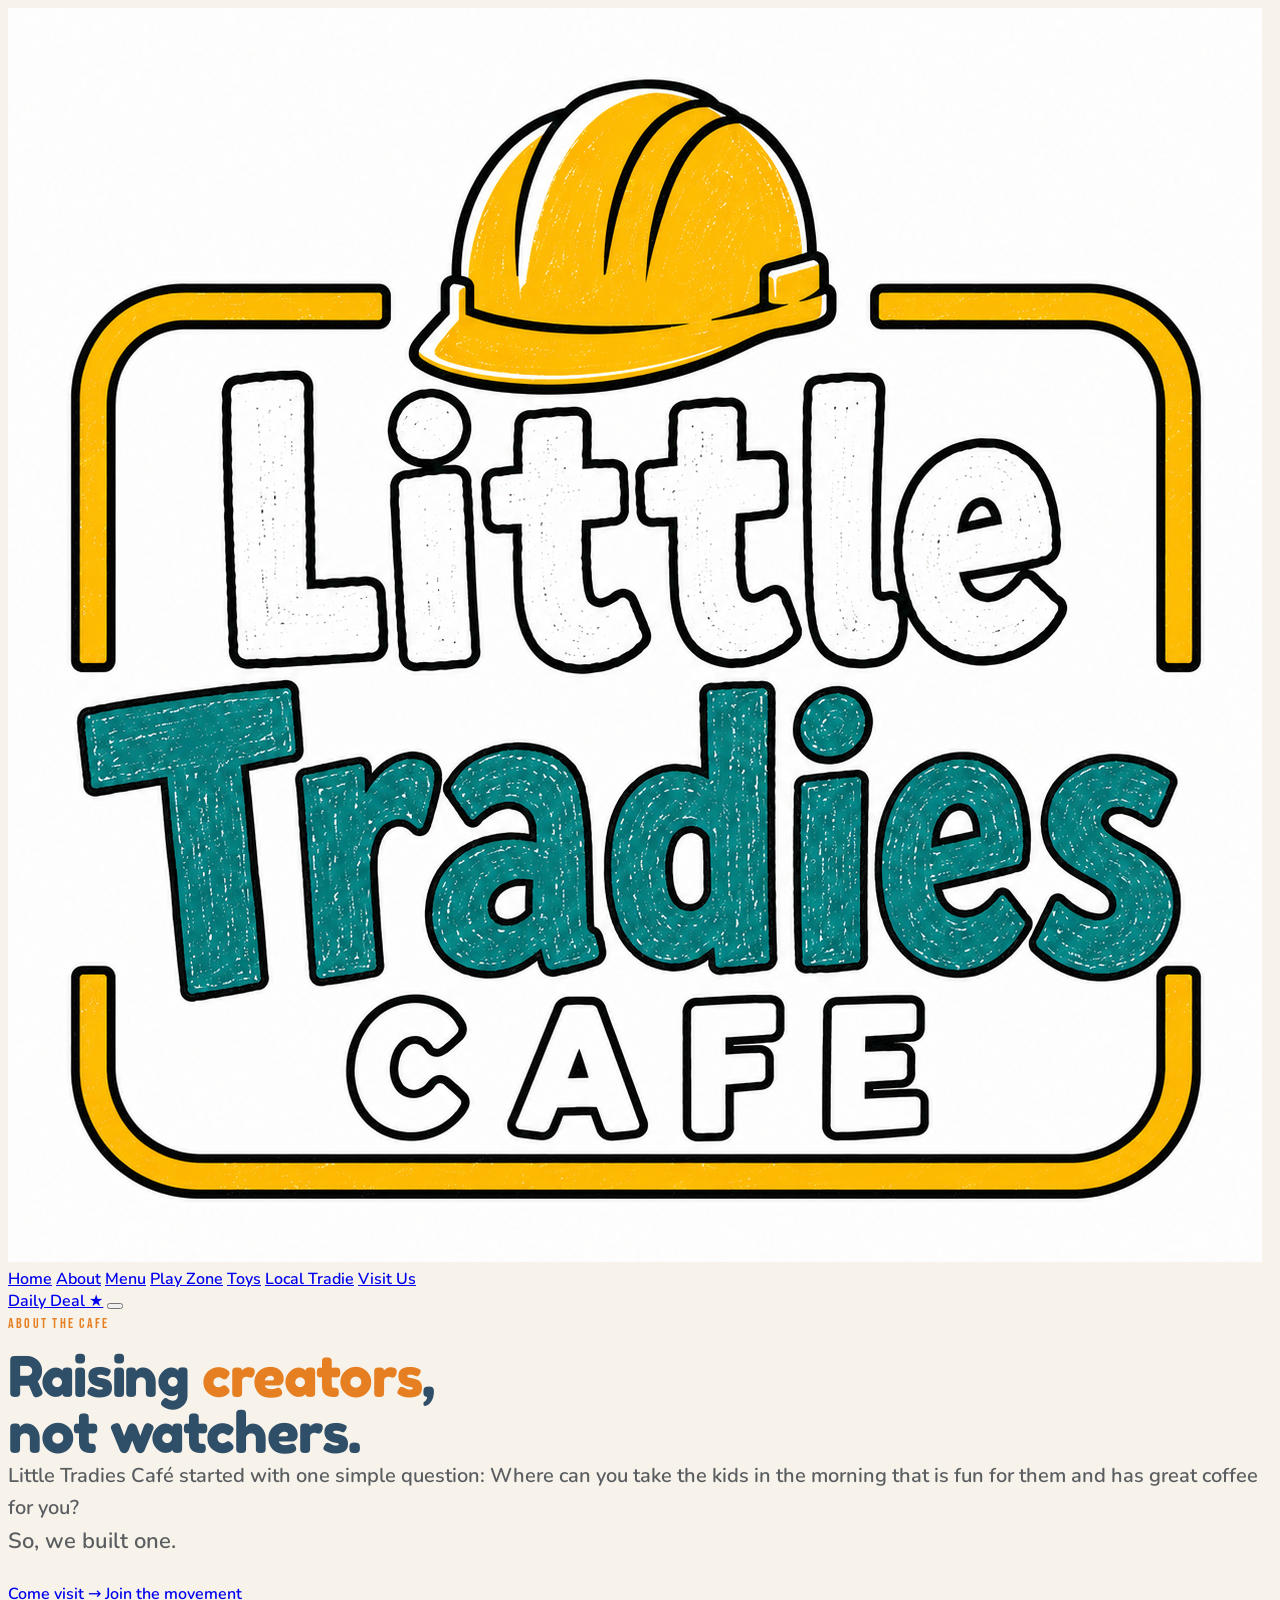
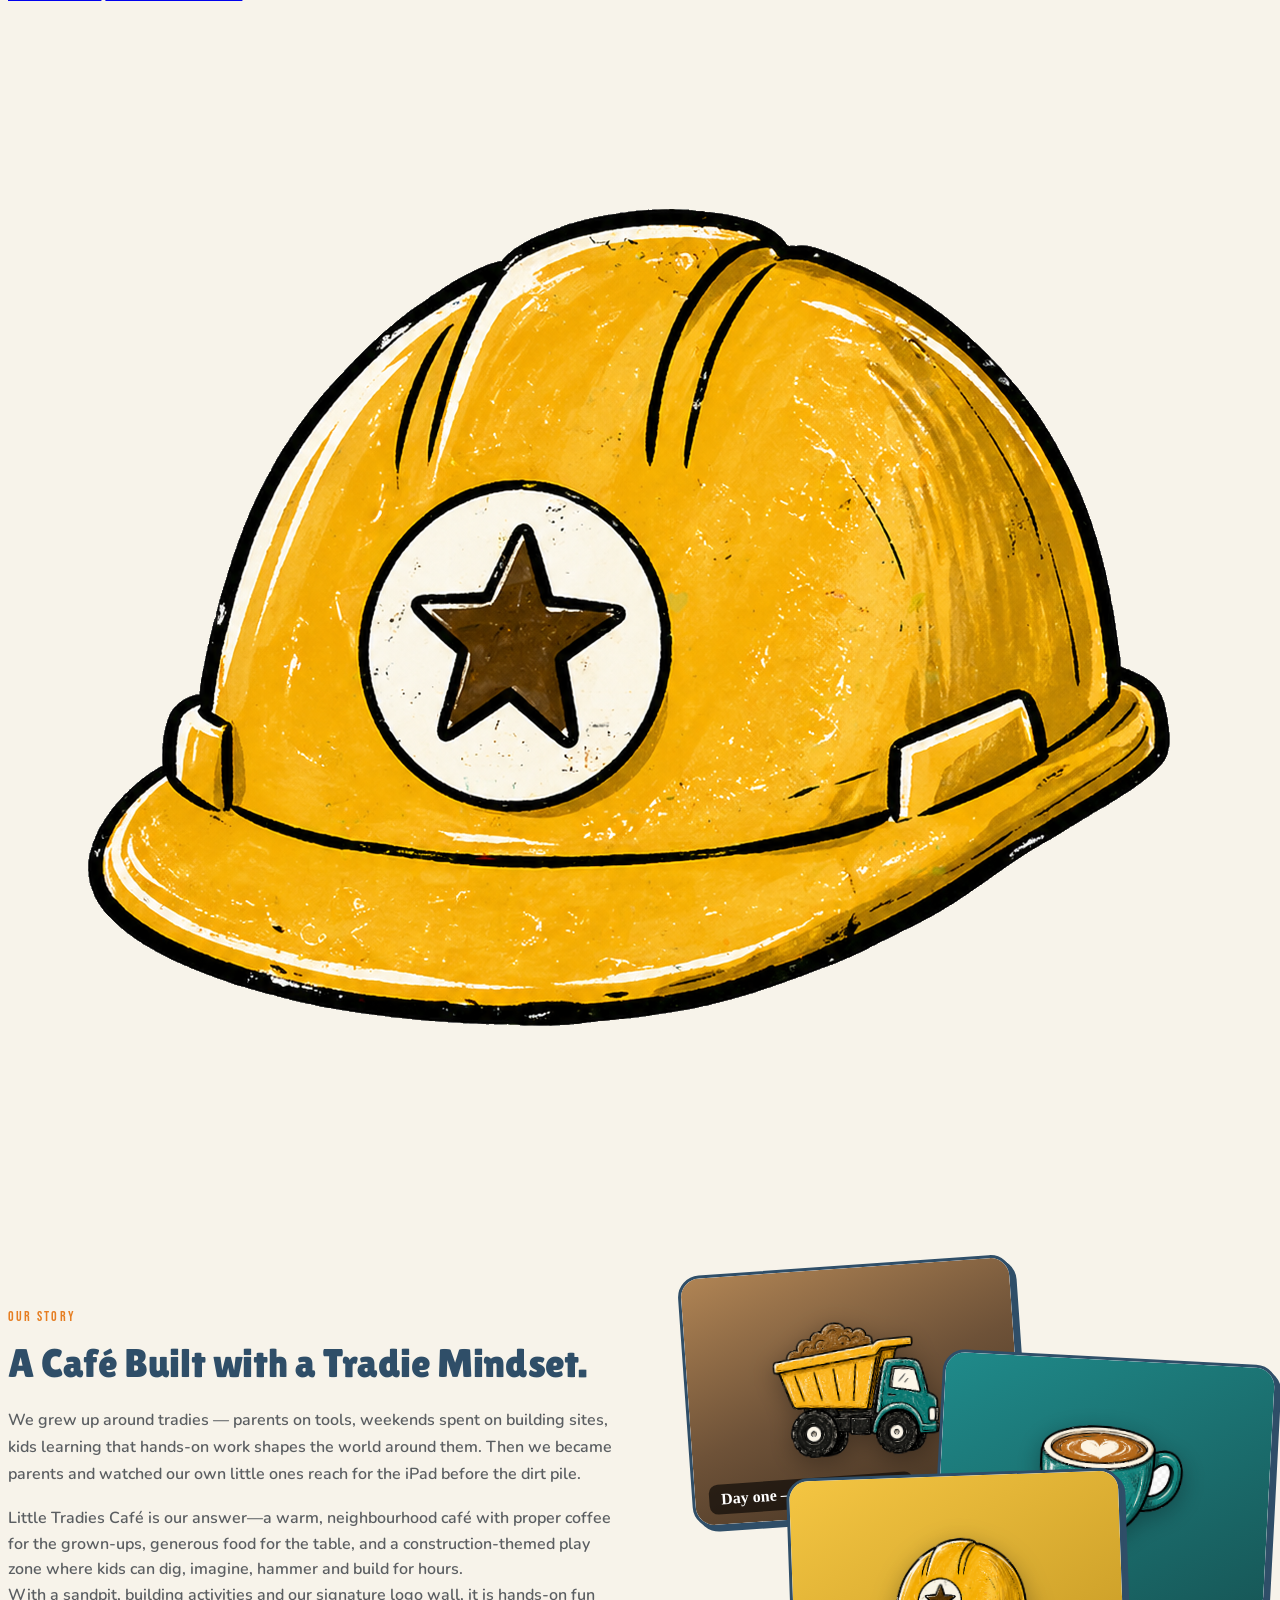
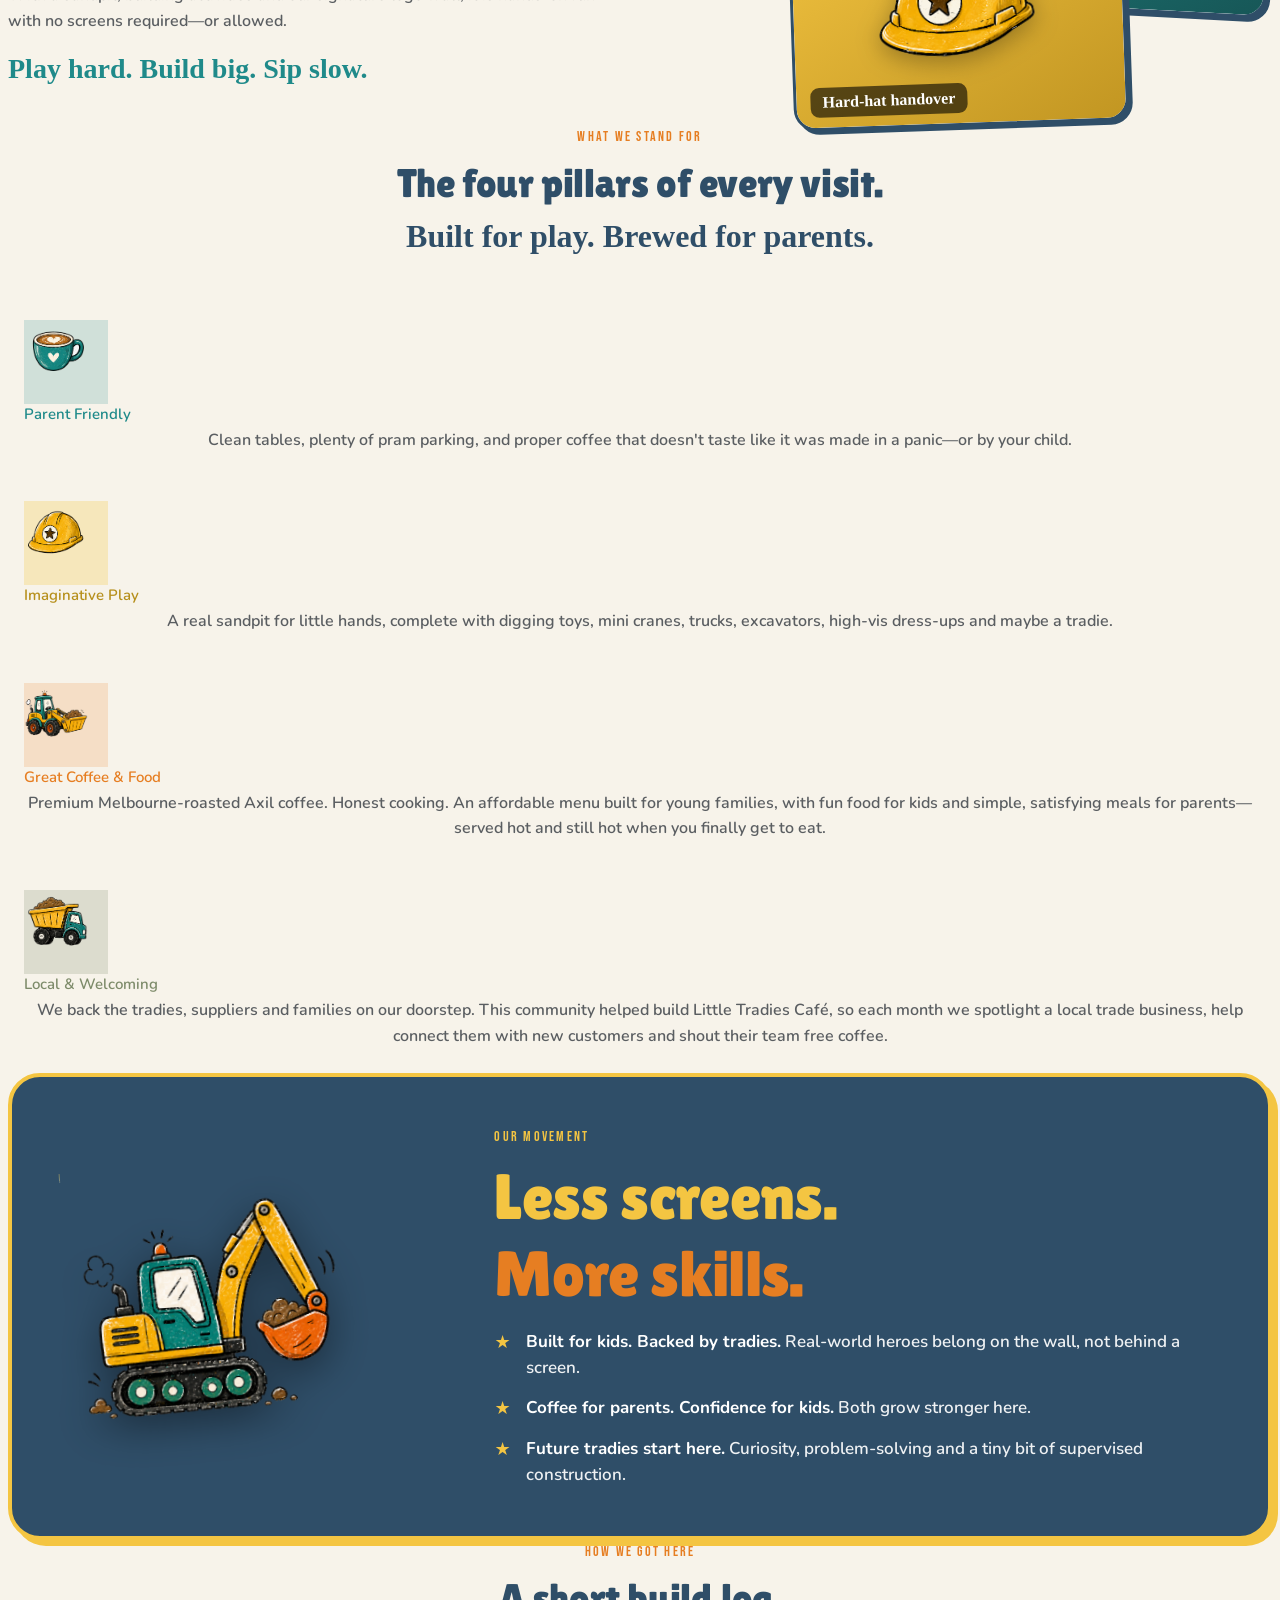
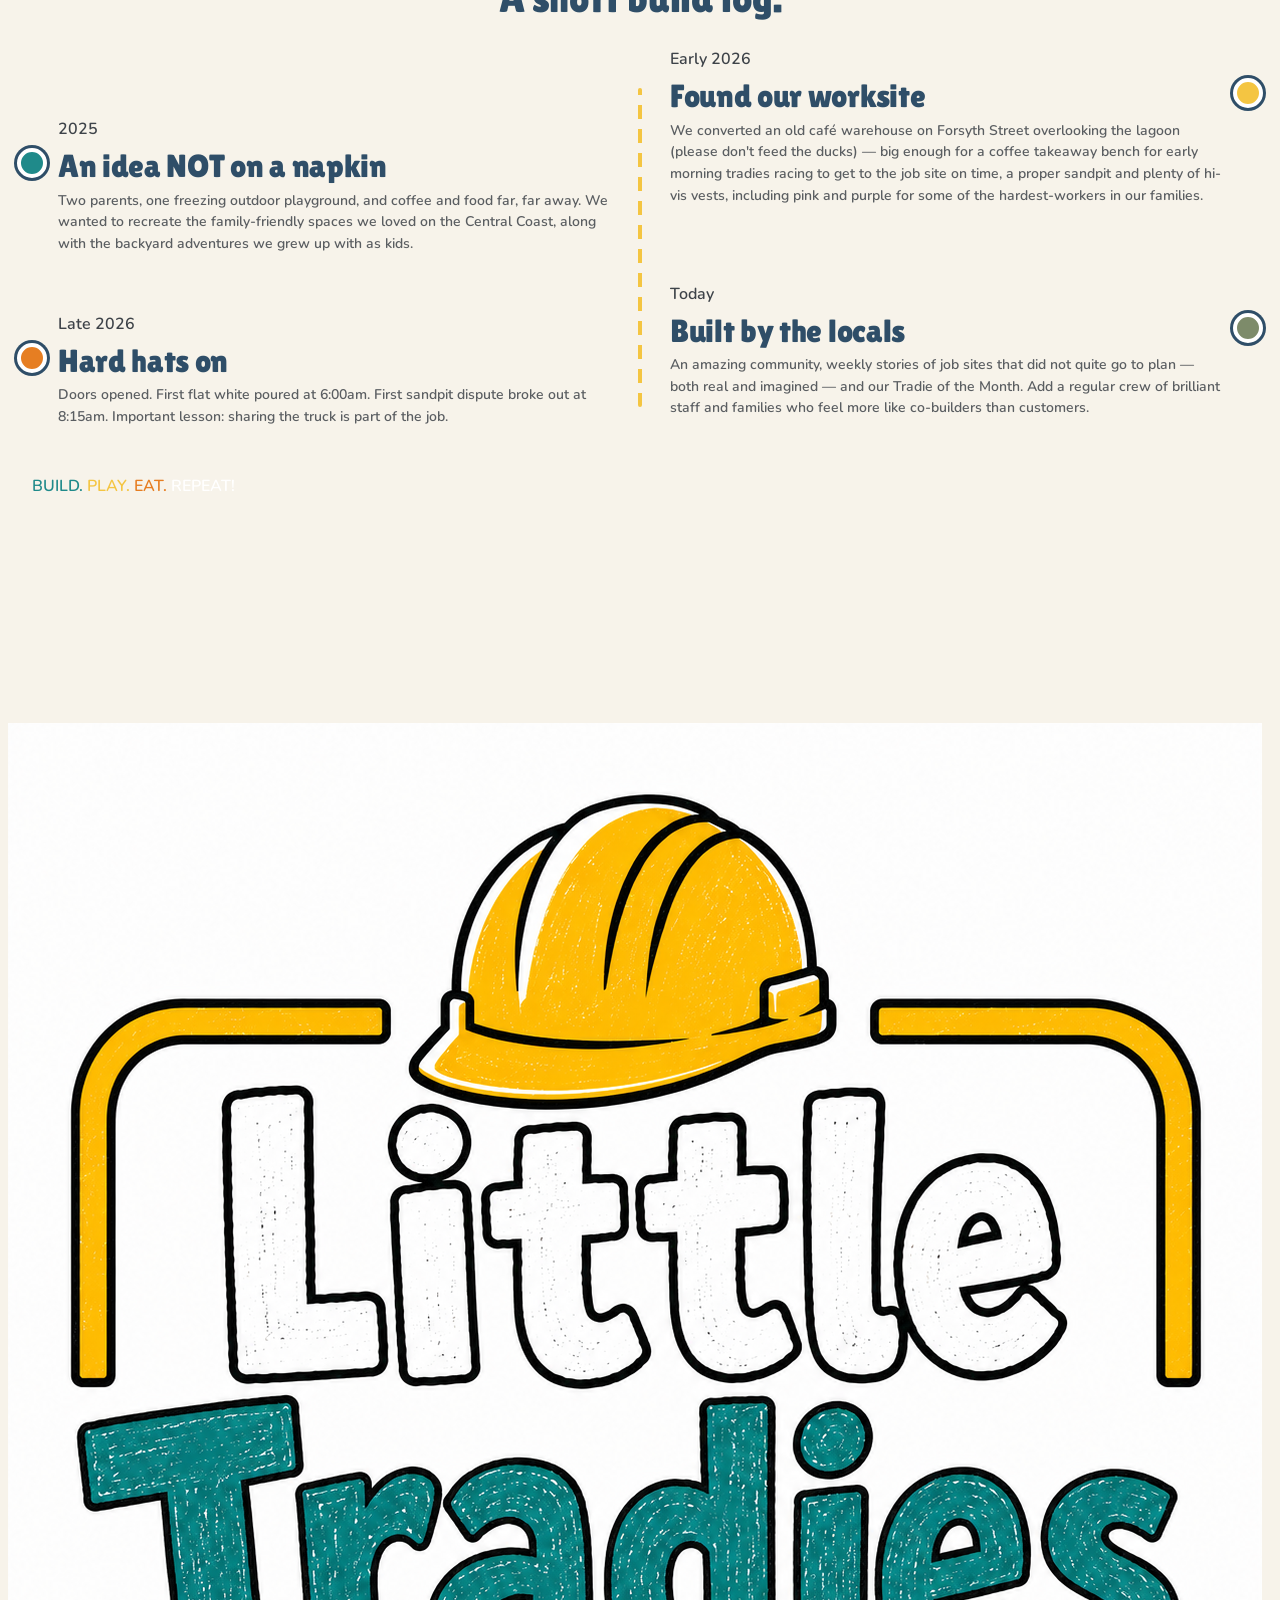
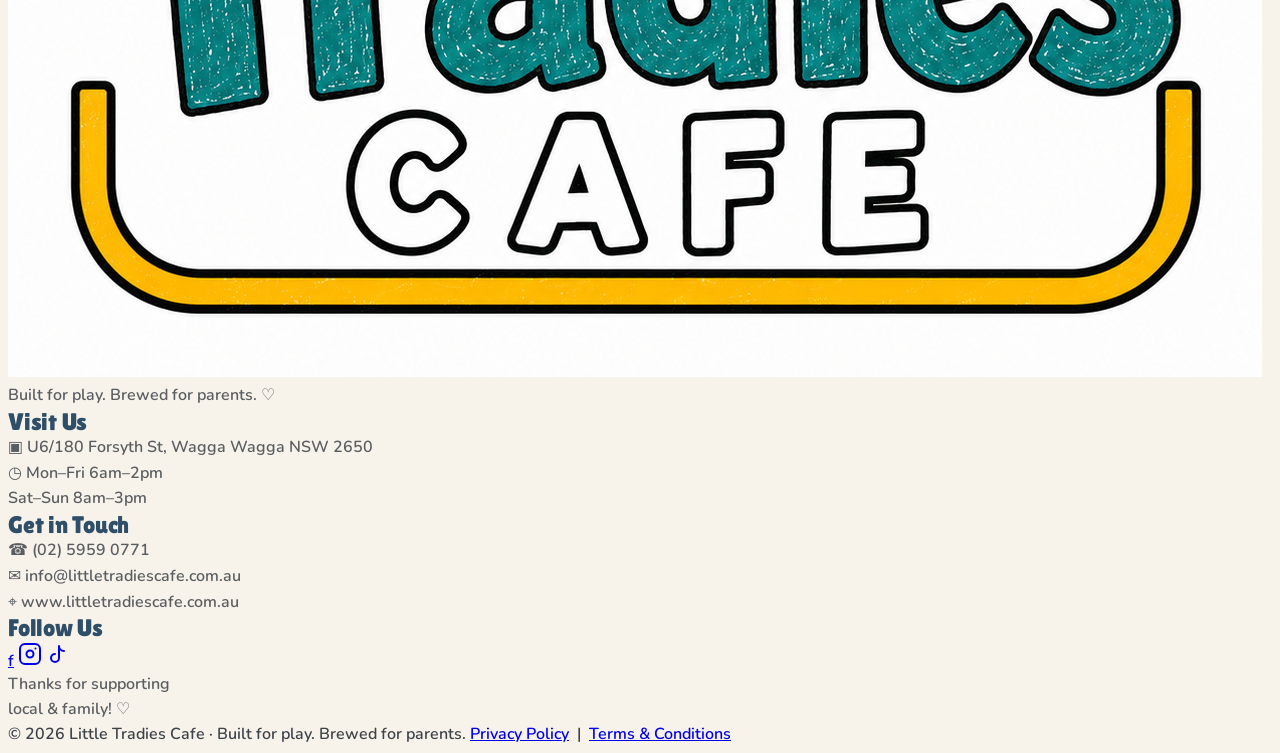
==== commit 796855bf: "Updated all pages with new phone (02) 5959 0771 and rebuilt homepage" ====
--- a/site/about.html
+++ b/site/about.html
@@ -1,386 +1,389 @@
-<!DOCTYPE html>
-<html>
+<!doctype html>
+<html lang="en">
 <head>
-  <meta charset="utf-8">
-  <title>About — Little Tradies Cafe</title>
+<meta charset="utf-8" />
+<meta name="viewport" content="width=device-width, initial-scale=1" />
+<title>About — Little Tradies Cafe</title>
+<meta name="description" content="The story behind Little Tradies Cafe — raising makers, not watchers." />
+<link rel="stylesheet" href="colors_and_type.css" />
+<link rel="stylesheet" href="site.css" />
+<link rel="icon" type="image/png" href="assets/illust-helmet.png" />
+</head>
+<body data-screen-label="02 About">
+
+<!-- NAV -->
+<div class="container nav-wrap">
+  <nav class="nav">
+    <a class="nav-brand" href="index.html" aria-label="Little Tradies Cafe — home">
+      <img src="assets/logo-main.png" alt="Little Tradies Cafe" />
+    </a>
+    <div class="nav-links" id="navLinks">
+      <a href="index.html">Home</a>
+      <a href="about.html" class="active">About</a>
+      <a href="menu.html">Menu</a>
+      <a href="play.html">Play Zone</a>
+      <a href="toys.html">Toys</a>
+      <a href="community.html">Local Tradie</a>
+      <a href="visit.html">Visit Us</a>
+    </div>
+    <a class="btn primary nav-cta" href="visit.html#book">Daily Deal <span class="star">★</span></a>
+    <button class="nav-toggle" aria-label="Open menu" onclick="document.getElementById('navLinks').classList.toggle('open')">
+      <span></span><span></span><span></span>
+    </button>
+  </nav>
+</div>
+
+<!-- HERO -->
+<section class="page-hero container">
+  <div class="blob" style="background:#1F8A8A; top:-100px; left:-100px;"></div>
+  <div class="blob" style="background:#F4C542; bottom:-120px; right:-80px;"></div>
+  <div class="page-hero-grid">
+    <div class="fade-up">
+      <span class="eyebrow">About the Cafe</span>
+      <h1 class="h-display" style="margin-top:14px">
+        Raising
+        <span style="color:var(--color-orange)">creators</span>,<br>
+        not watchers.
+      </h1>
+      <div class="lead" style="font-size: 22px">
+        <p style="font-size: 20px">
+          Little Tradies Café started with one simple question: Where can you take the kids in the morning that is fun for them and has great coffee for you?
+        </p>
+        <p style="font-size: 22px">
+          So, we built one.
+        </p>
+      </div>
+      <div class="row" style="margin-top:24px">
+        <a class="btn primary" href="visit.html">Come visit →</a>
+        <a class="btn outline" href="community.html">Join the movement</a>
+      </div>
+    </div>
+    <div class="page-hero-art fade-up d2">
+      <img src="assets/illust-helmet.png" alt="Yellow hard hat with star" />
+    </div>
+  </div>
+</section>
+
+<div class="hazard"></div>
+
+<!-- STORY -->
+<section class="section container">
+  <div class="story-grid">
+    <div>
+      <span class="eyebrow">Our Story</span>
+      <h2 class="h-section" style="margin:14px 0 22px">A Café Built with a Tradie Mindset.<br></h2>
+      <p style="font-size: 16px; line-height: 1.7; margin-bottom: 18px">
+        We grew up around tradies — parents on tools, weekends spent on building sites, kids learning that hands-on work shapes the world around them. Then we became parents and watched our own little ones reach for the iPad before the dirt pile.
+      </p>
+      <div style="font-size:17px; line-height:1.7; margin-bottom:18px">
+        <p style="font-size: 16px">
+          Little Tradies Café is our answer—a warm, neighbourhood café with proper coffee for the grown-ups, generous food for the table, and a construction-themed play zone where kids can dig, imagine, hammer and build for hours.
+        </p>
+        <p style="font-size: 16px">
+          With a sandpit, building activities and our signature logo wall, it is hands-on fun with no screens required—or allowed.
+        </p>
+      </div>
+      <p class="script" style="font-size:28px; color:var(--color-teal); margin-top:8px;">
+        Play hard. Build big. Sip slow.
+      </p>
+    </div>
+    <div class="story-photo">
+      <div class="photo-stack">
+        <div class="photo photo-1">
+          <div class="photo-bg" style="background: linear-gradient(160deg,#b08454,#6E5238,#3E2E1F);"></div>
+          <img src="assets/illust-truck.png" alt="">
+          <span class="photo-cap">Day one — sandpit goes in</span>
+        </div>
+        <div class="photo photo-2">
+          <div class="photo-bg" style="background: linear-gradient(150deg,#1F8A8A,#175757);"></div>
+          <img src="assets/illust-coffee-cup.png" alt="">
+          <span class="photo-cap">First flat white poured</span>
+        </div>
+        <div class="photo photo-3">
+          <div class="photo-bg" style="background: linear-gradient(150deg,#F4C542,#C29622);"></div>
+          <img src="assets/illust-helmet.png" alt="">
+          <span class="photo-cap">Hard-hat handover</span>
+        </div>
+      </div>
+    </div>
+  </div>
   <style>
-    * { margin: 0; padding: 0; box-sizing: border-box; }
-    body { background: #FBEFDD; display: flex; align-items: center; justify-content: center; min-height: 100vh; font-family: -apple-system, BlinkMacSystemFont, sans-serif; }
-    #__bundler_loading { position: fixed; bottom: 20px; right: 20px; font: 13px/1.4 -apple-system, BlinkMacSystemFont, sans-serif; color: #666; background: #fff; padding: 8px 14px; border-radius: 8px; box-shadow: 0 1px 4px rgba(0,0,0,0.12); z-index: 10000; }
-    #__bundler_thumbnail { position: fixed; inset: 0; width: 100%; height: 100%; display: flex; align-items: center; justify-content: center; background: #FBEFDD; z-index: 9999; }
-    #__bundler_thumbnail svg { width: 100%; height: 100%; object-fit: contain; }
-    #__bundler_placeholder { color: #999; font-size: 14px; }
+    .story-grid { display: grid; grid-template-columns: 1.05fr 1fr; gap: 60px; align-items: center; }
+    .photo-stack { position: relative; height: 460px; }
+    .photo {
+      position: absolute;
+      width: 56%; aspect-ratio: 4/3;
+      border-radius: 22px; overflow: hidden;
+      border: 3px solid var(--color-navy);
+      box-shadow: 4px 4px 0 var(--color-navy);
+      background: #fff;
+      display: flex; align-items: center; justify-content: center;
+    }
+    .photo-bg { position: absolute; inset: 0; }
+    .photo img { position: relative; width: 60%; max-width: 180px; filter: drop-shadow(0 6px 12px rgba(0,0,0,0.3)); }
+    .photo-cap {
+      position: absolute; bottom: 10px; left: 14px;
+      background: rgba(0,0,0,0.6); color: #fff;
+      padding: 6px 12px; border-radius: 9px;
+      font-family: var(--font-script); font-size: 16px; font-weight: 700;
+    }
+    .photo-1 { top: 0; left: 0; transform: rotate(-4deg); z-index: 1; }
+    .photo-2 { top: 20%; right: 0; transform: rotate(3deg); z-index: 2; }
+    .photo-3 { bottom: 0; left: 18%; transform: rotate(-2deg); z-index: 3; }
+    @media (max-width: 880px) {
+      .story-grid { grid-template-columns: 1fr; }
+      .photo-stack { height: 380px; }
+    }
   </style>
-  <noscript>
-    <style>#__bundler_loading { display: none; }</style>
-    <div style="position:fixed;bottom:12px;left:12px;font:13px/1.4 -apple-system,BlinkMacSystemFont,sans-serif;color:#999;background:rgba(255,255,255,0.9);padding:6px 12px;border-radius:6px;box-shadow:0 1px 4px rgba(0,0,0,0.08);z-index:10000;">
-      This page requires JavaScript to display.
-    </div>
-  </noscript>
-<template id="__bundler_thumbnail" data-bg-color="#FBEFDD"><svg viewBox="0 0 1200 800" xmlns="http://www.w3.org/2000/svg"><rect width="1200" height="800" fill="#FBEFDD"/><circle cx="200" cy="700" r="160" fill="#1F8A8A"/><circle cx="1000" cy="100" r="140" fill="#F4C542"/><text x="600" y="420" font-family="sans-serif" font-weight="900" font-size="72" fill="#2E3A59" text-anchor="middle">About Us</text></svg></template>
-</head>
-<body>
-  <div id="__bundler_thumbnail"><svg viewBox="0 0 1200 800" xmlns="http://www.w3.org/2000/svg"><rect width="1200" height="800" fill="#FBEFDD"></rect><circle cx="200" cy="700" r="160" fill="#1F8A8A"></circle><circle cx="1000" cy="100" r="140" fill="#F4C542"></circle><text x="600" y="420" font-family="sans-serif" font-weight="900" font-size="72" fill="#2E3A59" text-anchor="middle">About Us</text></svg></div>
-  <div id="__bundler_loading">Unpacking...</div>
-
-  <script>
-    
-document.addEventListener('DOMContentLoaded', async function() {
-  const loading = document.getElementById('__bundler_loading');
-  function setStatus(msg) { if (loading) loading.textContent = msg; }
-
-  const FONT_MIME = /^(font[/]|application[/](x-)?font-|application[/]vnd\.ms-fontobject)/i;
-  const MIME_TOKEN = /^[\w.+-]+[/][\w.+-]+$/;
-  function toBase64(bytes) {
-    let bin = '';
-    for (let i = 0; i < bytes.length; i += 0x8000) {
-      bin += String.fromCharCode.apply(null, bytes.subarray(i, i + 0x8000));
-    }
-    return btoa(bin);
-  }
-
-  // Error sink persists across replaceWith since it's on window, not the DOM.
-  window.addEventListener('error', function(e) {
-    // Failed resource loads (CSP-blocked links, scripts, images) fire plain
-    // events at the element — warn only; real JS errors carry message/error.
-    if (!e.message && !e.error && e.target && e.target !== window) {
-      console.warn('[bundle] resource failed to load:',
-        e.target.tagName, String(e.target.src || e.target.href || ''));
-      return;
-    }
-    var p = document.body || document.documentElement;
-    var d = document.getElementById('__bundler_err') || p.appendChild(document.createElement('div'));
-    d.id = '__bundler_err';
-    d.style.cssText = 'position:fixed;bottom:12px;left:12px;right:12px;font:12px/1.4 ui-monospace,monospace;background:#2a1215;color:#ff8a80;padding:10px 14px;border-radius:8px;border:1px solid #5c2b2e;z-index:99999;white-space:pre-wrap;max-height:40vh;overflow:auto';
-    d.textContent = (d.textContent ? d.textContent + String.fromCharCode(10) : '') +
-      '[bundle] ' + (e.message || e.type) +
-      (e.filename ? ' (' + e.filename.slice(0, 60) + ':' + e.lineno + ')' : '');
-  }, true);
-
-  try {
-    const manifestEl = document.querySelector('script[type="__bundler/manifest"]');
-    const templateEl = document.querySelector('script[type="__bundler/template"]');
-    if (!manifestEl || !templateEl) {
-      setStatus('Error: missing bundle data');
-      console.error('[bundler] Missing script tags — manifestEl:', !!manifestEl, 'templateEl:', !!templateEl);
-      return;
-    }
-
-    const manifest = JSON.parse(manifestEl.textContent);
-    let template = JSON.parse(templateEl.textContent);
-
-    // Nested page bundles (iframe targets). Each ships ONCE, in the ROOT
-    // document's manifest; frame srcs carry an about:blank#<uuid> marker
-    // instead of a substitutable uuid. Every document mints the blobs for
-    // its OWN frames — from local text at the root, or text obtained from
-    // its DIRECT parent over the relay protocol below — so each frame
-    // navigation stays same-origin with its initiator and a deduped page
-    // loads at any depth on any host, including a file:// download's
-    // opaque origins (where a blob minted by one document cannot be
-    // navigated to by another).
-    const pageOrderEl = document.querySelector('script[type="__bundler/page_order"]');
-    const pageOrder = pageOrderEl ? JSON.parse(pageOrderEl.textContent) : [];
-    const pageSet = new Set(pageOrder);
-    const pageTexts = {};
-
-    // ── Nested-page text protocol (parent-chain relay) ──
-    // Page bundles ship once, in the ROOT document's manifest. Every
-    // document mints the blobs for its OWN frames, obtaining page text
-    // through a strict parent-chain relay: a document only ever SENDS to
-    // its direct parent (which, for every document the publisher's own
-    // runtime minted, is another publisher document) and only ACCEPTS
-    // text from that direct parent; requests from below are honored only
-    // for the document's own child frames, and the ROOT never sends
-    // upward at all. That last rule is load-bearing: the artifact host's
-    // frame-ancestors allows claude.ai (and friends) to frame an
-    // artifact, so window.top can be a FOREIGN document — a top-addressed
-    // protocol would hand page uuids to that ancestor and accept forged
-    // "page text" from it, minting attacker HTML as an artifact-origin
-    // blob document. The chain never touches the ancestor: requests stop
-    // at the root, replies are origin-addressed per hop (never '*' when
-    // an origin exists), and both directions are origin-gated (on https
-    // a foreign sender's origin can never equal this document's; in
-    // opaque contexts — file:// — everything serializes as 'null', where
-    // an embedded EXTERNAL frame still fails the gate by carrying its
-    // own real origin, and a sandboxed child of such a frame is excluded
-    // by the own-child-frames check plus uuid unguessability). Shape is
-    // deny-by-default: one request form, one reply form, no error
-    // replies.
-    // window.origin is the SERIALIZED SECURITY origin ('null' in opaque
-    // contexts such as a sandboxed preview iframe) — location.origin is
-    // computed from the URL and stays 'https://…' even when the document
-    // is sandboxed, which would misgate every opaque chain.
-    const OWN_TARGET = /^https?:[/][/]/.test(window.origin || '')
-      ? window.origin
-      : '*';
-    function trustedOrigin(e) {
-      if (e.origin === window.origin) return true; // https chains; opaque==opaque
-      // file:// trees: Chrome serializes the file document's origin as
-      // 'file://' while the blob: documents it mints serialize as 'null',
-      // so the two legitimate shapes can never string-match — accept the
-      // pair in both directions. https origins never serialize as either,
-      // and sender identity (own child frame / direct parent) is checked
-      // separately.
-      return (
-        (e.origin === 'null' &&
-          (window.origin === 'file://' ||
-            window.location.protocol === 'file:')) ||
-        (/^file:/.test(e.origin) && window.origin === 'null')
-      );
-    }
-    // Non-empty only in the root document (nested bundles ship an empty
-    // island), so it doubles as the root marker: the root answers from
-    // local text and treats a miss as authoritative — never relaying to
-    // its (possibly foreign) parent.
-    const isPageRoot = pageOrder.length > 0;
-    const blobUrls = {};
-    const resourceBlobs = {};
-    const UUID_SHAPE = /^[0-9a-f]{8}-[0-9a-f]{4}-[0-9a-f]{4}-[0-9a-f]{4}-[0-9a-f]{12}$/;
-    const pendingFrames = {}; // uuid -> [{el, frag}] awaiting text for own frames
-    const pendingRelays = {}; // uuid -> [childWindow] awaiting text to pass down
-    function mountPage(el, frag, text) {
-      const pageBlob = new Blob([text], { type: 'text/html' });
-      const u = URL.createObjectURL(pageBlob);
-      resourceBlobs[u] = pageBlob;
-      el.src = u + frag;
-    }
-    function deliverPage(uuid, text) {
-      const frames = pendingFrames[uuid];
-      delete pendingFrames[uuid];
-      if (frames) for (const f of frames) mountPage(f.el, f.frag, text);
-      const relays = pendingRelays[uuid];
-      delete pendingRelays[uuid];
-      if (relays) {
-        for (const cw of relays) {
-          try { cw.postMessage({ __bundler_page: uuid, __bundler_text: text }, OWN_TARGET); } catch (err) { /* gone */ }
-        }
-      }
-    }
-    function ownFrameWindows() {
-      const out = [];
-      for (const f of Array.from(document.querySelectorAll('iframe'))) {
-        try { if (f.contentWindow) out.push(f.contentWindow); } catch (err) { /* detached */ }
-      }
-      return out;
-    }
-    window.addEventListener('message', function (e) {
-      const d = e.data;
-      if (!d || typeof d !== 'object' || !e.source) return;
-      // Origin gate first; the structural checks below (own-child-frames
-      // for requests, direct-parent + solicited-uuid for replies, the
-      // root's never-relay rule) are what hold in fully opaque chains
-      // where origin strings can't discriminate — a sandboxed root's
-      // FOREIGN wrapper still fails all three even though both serialize
-      // as real-vs-'null' rather than matching.
-      if (!trustedOrigin(e)) return;
-      if (typeof d.__bundler_need === 'string' && UUID_SHAPE.test(d.__bundler_need)) {
-        // Requests are honored only for this document's own child frames.
-        if (ownFrameWindows().indexOf(e.source) < 0) return;
-        const uuid = d.__bundler_need;
-        const text = pageTexts[uuid];
-        if (typeof text === 'string') {
-          try { e.source.postMessage({ __bundler_page: uuid, __bundler_text: text }, OWN_TARGET); } catch (err) { /* gone */ }
-          return;
-        }
-        if (isPageRoot || window.parent === window) return; // authoritative miss
-        const waiting = pendingRelays[uuid];
-        if (waiting) {
-          if (waiting.indexOf(e.source) < 0) waiting.push(e.source);
-          return;
-        }
-        // Never-answered uuids would otherwise accumulate forever under a
-        // request spray; past the cap (far above any real page count) new
-        // relays are dropped rather than remembered.
-        if (Object.keys(pendingRelays).length >= 128) return;
-        pendingRelays[uuid] = [e.source];
-        window.parent.postMessage({ __bundler_need: uuid }, OWN_TARGET);
-      } else if (
-        typeof d.__bundler_page === 'string' &&
-        UUID_SHAPE.test(d.__bundler_page) &&
-        typeof d.__bundler_text === 'string'
-      ) {
-        // The shape test is load-bearing beyond tidiness: the solicited
-        // check below uses the in operator, which matches prototype keys
-        // ('__proto__', 'constructor') — an unshaped key would reach
-        // deliverPage and throw, painting the error banner.
-        // Text is accepted only from the direct parent — the document
-        // that minted this one.
-        if (e.source !== window.parent || window.parent === window) return;
-        if (!(d.__bundler_page in pendingFrames) && !(d.__bundler_page in pendingRelays)) return;
-        deliverPage(d.__bundler_page, d.__bundler_text);
-      }
-    });
-
-    const uuids = Object.keys(manifest);
-    setStatus('Unpacking ' + uuids.length + ' assets...');
-
-    await Promise.all(uuids.map(async (uuid) => {
-      const entry = manifest[uuid];
-      try {
-        const binaryStr = atob(entry.data);
-        const bytes = new Uint8Array(binaryStr.length);
-        for (let i = 0; i < binaryStr.length; i++) bytes[i] = binaryStr.charCodeAt(i);
-
-        let finalBytes = bytes;
-        if (entry.compressed) {
-          if (typeof DecompressionStream !== 'undefined') {
-            const ds = new DecompressionStream('gzip');
-            const writer = ds.writable.getWriter();
-            const reader = ds.readable.getReader();
-            writer.write(bytes);
-            writer.close();
-            const chunks = [];
-            let totalLen = 0;
-            while (true) {
-              const { done, value } = await reader.read();
-              if (done) break;
-              chunks.push(value);
-              totalLen += value.length;
-            }
-            finalBytes = new Uint8Array(totalLen);
-            let offset = 0;
-            for (const chunk of chunks) { finalBytes.set(chunk, offset); offset += chunk.length; }
-          } else {
-            console.warn('DecompressionStream not available, asset ' + uuid + ' may not render');
-          }
-        }
-
-        if (pageSet.has(uuid)) {
-          pageTexts[uuid] = new TextDecoder().decode(finalBytes);
-          return;
-        }
-        if (FONT_MIME.test(entry.mime) && MIME_TOKEN.test(entry.mime)) {
-          // Strict artifact hosts allow font-src data: but not blob:.
-          blobUrls[uuid] = 'data:' + entry.mime + ';base64,' +
-            (entry.compressed ? toBase64(finalBytes) : entry.data);
-        } else {
-          const blob = new Blob([finalBytes], { type: entry.mime });
-          blobUrls[uuid] = URL.createObjectURL(blob);
-          resourceBlobs[blobUrls[uuid]] = blob;
-        }
-      } catch (err) {
-        console.error('Failed to decode asset ' + uuid + ':', err);
-        const blob = new Blob([], { type: entry.mime });
-        blobUrls[uuid] = URL.createObjectURL(blob);
-        resourceBlobs[blobUrls[uuid]] = blob;
-      }
-    }));
-
-    const extResEl = document.querySelector('script[type="__bundler/ext_resources"]');
-    const extResources = extResEl ? JSON.parse(extResEl.textContent) : [];
-    const resourceMap = {};
-    for (const entry of extResources) {
-      if (blobUrls[entry.uuid]) resourceMap[entry.id] = blobUrls[entry.uuid];
-    }
-
-    // Artifact-host CSP (connect-src 'self') refuses fetch() of blob: URLs —
-    // consumers read these Blobs directly. Survives the swap like the error sink.
-    window.__resourceBlobs = resourceBlobs;
-
-    setStatus('Rendering...');
-    // Page uuids have no blob here — they ride inside about:blank#<uuid>
-    // frame markers the pass below resolves after the swap.
-    for (const uuid of uuids) {
-      if (pageSet.has(uuid)) continue;
-      template = template.split(uuid).join(blobUrls[uuid]);
-    }
-
-    // Strip integrity + crossorigin — blob URLs from a file:// document inherit
-    // a null origin, so crossorigin forces a CORS fetch that SRI then rejects.
-    // The manifest bytes are ours; SRI protects against CDN compromise, not this.
-    template = template.replace(/\s+integrity="[^"]*"/gi, '').replace(/\s+crossorigin="[^"]*"/gi, '');
-
-    const resourceScript = '<script>window.__resources = ' +
-      JSON.stringify(resourceMap).replace(/<\//g, '<\\/') +
-      ';</' + 'script>';
-    // Inject after <head> so the DOCTYPE stays first; prepending the script
-    // would push the parser into quirks mode. DOMParser always emits a <head>
-    // (synthesizing one if the source HTML omitted it) but may carry
-    // attributes through, so match the full opening tag. slice() rather than
-    // replace() keeps us clear of $-pattern substitution in resourceScript.
-    const headOpen = template.match(/<head[^>]*>/i);
-    if (headOpen) {
-      const i = headOpen.index + headOpen[0].length;
-      template = template.slice(0, i) + resourceScript + template.slice(i);
-    }
-
-    // Parse the template and swap the root element. Scripts inserted via
-    // DOMParser/replaceWith are inert per spec — re-create each with
-    // createElement so they execute, awaiting onload for src scripts to
-    // preserve ordering (React before ReactDOM before Babel before text/babel).
-    const doc = new DOMParser().parseFromString(template, 'text/html');
-    document.documentElement.replaceWith(doc.documentElement);
-
-    // Resolve page-frame markers: mint this document's own blob for each
-    // framed page — from local text when this is the root, otherwise by
-    // asking the direct parent over the relay protocol above. An
-    // unanswered request leaves the frame on about:blank, the same
-    // degraded state as a refused embed.
-    {
-      const MARKER = /^about:blank#([0-9a-f]{8}-[0-9a-f]{4}-[0-9a-f]{4}-[0-9a-f]{4}-[0-9a-f]{12})(#.*)?$/;
-      const needed = [];
-      for (const el of Array.from(document.querySelectorAll('iframe'))) {
-        const m = MARKER.exec(el.getAttribute('src') || '');
-        if (!m) continue;
-        const text = pageTexts[m[1]];
-        if (typeof text === 'string') {
-          mountPage(el, m[2] || '', text);
-        } else if (window.parent !== window && !isPageRoot) {
-          const had = pendingFrames[m[1]];
-          (pendingFrames[m[1]] = had || []).push({ el: el, frag: m[2] || '' });
-          if (!had) needed.push(m[1]);
-        }
-      }
-      for (const uuid of needed) {
-        window.parent.postMessage({ __bundler_need: uuid }, OWN_TARGET);
-      }
-    }
-
-    const dead = Array.from(document.scripts);
-    for (const old of dead) {
-      const s = document.createElement('script');
-      for (const a of old.attributes) s.setAttribute(a.name, a.value);
-      s.textContent = old.textContent;
-      // text/babel scripts with a src: read and inline. transformScriptTags
-      // does XHR against the src, but blob:null/ from a file:// origin is
-      // silently dropped. Inlining makes it a plain inline babel script,
-      // which transformScriptTags handles unconditionally.
-      if ((s.type === 'text/babel' || s.type === 'text/jsx') && s.src) {
-        const pre = resourceBlobs[s.src.split('#')[0]];
-        s.textContent = pre ? await pre.text() : await (await fetch(s.src)).text();
-        s.removeAttribute('src');
-      }
-      const p = s.src ? new Promise(function(r) { s.onload = s.onerror = r; }) : null;
-      old.replaceWith(s);
-      if (p) await p;
-    }
-    // Babel standalone auto-transforms type=text/babel on DOMContentLoaded,
-    // which fired before we swapped the document. Trigger manually if present.
-    if (window.Babel && typeof window.Babel.transformScriptTags === 'function') {
-      window.Babel.transformScriptTags();
-    }
-  } catch (err) {
-    setStatus('Error unpacking: ' + err.message);
-    console.error('Bundle unpack error:', err);
-  }
-});
-
-  </script>
-
-  <script type="__bundler/manifest">
-{"be8245ba-2595-472a-93ca-c4fd14437fdb":{"mime":"image/png","compressed":false,"data":"iVBORw0KGgoAAAANSUhEUgAABOYAAATmCAYAAACF/[base64]/[base64]/[base64]/[base64]/DXu5gzuB4pITLGKu9c9y9MIgmPUTcoAj2TKJ8GiY3VybHgqc2VsZiNqdW1iZj1jMnBhLmFzc2VydGlvbnMvYzJwYS5hY3Rpb25zLnYyZGhhc2hYIPpNCCvILhGIUW4XXQg0W6mc2Y3eLDyl/[base64]/[base64]/mZK7XhEtpJFpjz+p2CpCyZdt8ATyN4f7BBTN3ryfeOyA6tA9jh5gbzU2cGr+0fzMRRKpUMDdGuAf9mnlEC3NXVaMDYxF8HRLdrFgv5nqu3qWYwxOTTkjwWvjgfKSSS9VsusrCBSrIkr511JRntVcNqmqabTAwLNdVYYxq0lO2AHgdXkVDnk6SowOA8a9b0bLr/osZ7xa61zcJlatkLZnJh5r4HL8u0OdjgJYamnmgN5M2ozXJSMksmGMF6USbNR6suQinU2wdnGhzyAoeOcwGSfMCAwEAAaOCAWcwggFjMAwGA1UdEwEB/[base64]/H57Rp0utWmWx419WdsGs8rZmlAzfX80nJW38qVKOr4ZhjeQkM9+AV4oGgeKBmJrbXuf/z1MtKMuF/nbIBu61t8l1sw5xMPLkK4A8Zwmv7+IAmsNUbVoAiMSUWAw7qSH1XHBFoVnW/[base64]/[base64]/[base64]/oJ6WL6P5i8wxg8QNfSBrKcwF/c5XkGU5uzE56Nd5YEeHXghfc0hZHQ3eb30gZiHmfozmkWU5e4E4LR5fydULXdj22f6Qi3O0Hxm8f1HJGjNZRx7W3evKT+SMn1YACElB1inCgaOnnvIQofJwq6impwC/+yXYRGUZVsC9j6n2e9BWwRKRA3kA2XESKVGtXSP+7EW+k1eqOwh7XfNi8zmm/oB8ATZNFO5kuedLPAZ6fKbtG2RR4YzCWM1GcXpNt+uU0Slh4sylsXXy4dRuVPJl3IXvYtErr2s3HCArWBMmi3q6Xs7ZRltqSm8Oyu1DE/rakTAOVXS2Sak9i5eAq92mgG5wE1bmTANrRu14OCA5PCMYLr/kpTNDJBOzr87JxUHt2J2iR+VCIuHc12M2h4dfTKedKxodUWSTCZ7JtBwk127rOGLhGpeALi9rhp59qzmAW0hASxPfB3hlzeVXgcLTv6szH/nYciU5mCmmILRDtw0aiKuR/jNQSnFdGLVgYYtXKqPp++MLZYWoWyzVdoJOjsmWoL+3vmOf8frpI9KqhcfyTr3/qp04Yc4hp1ULA+YSShU8Qy1SzPTr43SllEXnKQ56WuIdYliHv0ZF7AgMBAAGjggEmMIIBIjASBgNVHRMBAf8ECDAGAQH/AgEAMA4GA1UdDwEB/[base64]/z6dBkHtbuwolLGOuSz/WvwicFTbiRoTclmeb9gNz0vMc3e760AS1nWPAv58Ozi3HlRAN6MLalsnU+WyN+O9NUpjq5x8wOHDMV1Wo1eoF2fy/+V9pp+Aw+P+9UjwGLe0bDY576H+3Efy9whCv2VoL0p8sk12xeJHs6valYOxgRabOcj9JwdP+Lbia7w6tFx1MFlpxHtcZGq171/IiLGWijNQ/lfGqVZbWr67n/urjgm0pHss7sFS+JAn0V7q+cDE3Eyc4B9TI9j/[base64]/4L4QHuFHc5mrErrQkSvbCuug2WLWuAG2D0tP9iE6KqNZ993/f165kOtrjN1wMil34PFFlGo9lrMgN3SMWOZfNAdEtBF9FdR6T+soMNSA3yfyipJJ5/9KNeM5jZEcy6akAzjKC+LPpJYvDbZBDhvDPDax+UCQjUS+5TdAxvE70WtdGX8MsZ3eMsPQ09h1iSJ4wvh8MPUGbmv7um08tKRR1dL1QoCkLj7W1/G+tPffLeG+eraxnrFmqVHnyBLuhh9QpELu54bJNUX+ffrj79TUCzpu8G8oIR7UENNG2kf+vO6+/6l8US1dQhTR95wIBXx5A/DdOxlkuQtTjppFD63Nn/bXSljielEgyQjl9Q5E3nqPUYMEiXy7ng7QDqdfXZQaNlFu/QNjBjelSNdfQ6FtOFVI8ZjxyyFrbdPGUUx87zdiNgwN4nOVreKYEi1w2es7ZRV+GOp18FRXVmnvc8C6ZvbbbBeH3qS8jwFE7k/ZtI/6HkLdypssSLpGA/CNT4kkOmAyyIlhWXGAvCzMomJkBF+rKbBPiBd+5cdp2dThfgwDkgmGGpmceh2EoYDeMzdUGEzCXcW8+SYEUyCIqFXSU6nhf+RrEhj+n/RMpvDQ/Yy0M5vDARDH75QIMNKtYnjdkPSDUjd6jAgMBAAGjZjBkMBIGA1UdEwEB/wQIMAYBAf8CAQIwDgYDVR0PAQH/BAQDAgEGMB0GA1UdDgQWBBT8Kkp1OoD6mWOT8HNX7L6TsH3DezAfBgNVHSMEGDAWgBT8Kkp1OoD6mWOT8HNX7L6TsH3DezANBgkqhkiG9w0BAQsFAAOCAgEAQKpEfY+cCrNE+3vYB01FpSwJ5Fi8mSOwLhKF4psieznMtRMGcrt0w2downnCzVxDZ1MI7imhJv/LAsM61aqccyIJEtY1S7lVEZa49vmqU/+8AcPCwijGenA4UCVdwNfvYcgnOaM5BNS4HCX1hC6wVngbo/K1iwH9Aw4LcGhA+50vXPT/FIK8R2EzHtgB1hH3M1wYq8ebm6TWqJEdFtNWknV2ve6IaEvmZitG8b5lgroCOLX7MqbFZZVdog/b/wTywlRz/u6LedtJhNtVnUCg+vTOeFfCgKn5jaBuiN0wdhHCidDaSiNM1p4kl9OTQ67+9CDbvrwCPErKP5kTB6bqNN/9Ik5t8/CeAAo8D9O9VNEd8Ao08TfM9veRMDn9fyUB+YdJ45Gq8RbFrJxybVsBN5BhImzt4rwdlNxcktaLDdGxAOF+QknjBRgyRQl1QdJePynhxzUZNwxFY6+Xc3MLfwtgy4/VbmnlhFrlWwN/zw0fzJ2cw7T49U1S7MBpFisBvgMiWh5C8rGQ9CCsC+EmRhgkb8isPhuRqNL7x1clDDx6lUwQKcWPZabemm7MjD3UZ3/[base64]/MAEBMDEwDQYJYIZIAWUDBAIBBQAEIMb6+cAWFMF3dh/vO/1zm3r3IfEBs4aqfr68X9vEuLZHAggzKw3ZMhAGJhgWMjAyNjA0MjUxMDIzMTkuMDUwMjIyWjADgAEBAgkA6rtOK23/jwOgghBmMIIE9jCCA16gAwIBAgIUYdtGKDKKjI1KBre//mDjAmw/[base64]/Sefx3inYQTK/w4pYSr7oYjNX6iil50OiS+LkcgfvLCWkD0IHFWCwZaONmoVrYlp6JDbLEQyg6gKzXflNejuqGRb/rjgjp3nAiChKMM13acQN+ki9wlNl5q0hHPALnypUEcooLTwaR/wsIcpeln+DxQUNUL52WlSF0ogN/JozA/xLbeCliAbSxEORhJcPaQUhrhLRWY4ok5NJ8qVunUMzE6Hap90wyAVBQEkXw3Eflyu/h3zHwuV7QCR3zz1hpsqEl4O1g8c0N3J+g3ITcPJhFoYSSzkOHMaYFK4TO7G87e22N1qqc4gul3WxFw1EGTyAyMRUz9ijmUFEV1wK9TJawmBRVLoGlftWkZd2l12nCV5EGiDUaSYhHWRcphV/9jjQ2Kx7WlnJ0G8xY/yagcrg0no4S0YNA67OQevZ720lR7IArK9RWfNcgGIlF9VSwYsra/tpfQkr3cDPoOKZFGPkYwMOZZLsD2u+gSZoT4YjD3wvhc2oS71Y7UCAwEAAaN4MHYwDAYDVR0TAQH/BAIwADAOBgNVHQ8BAf8EBAMCBsAwFgYDVR0lAQH/BAwwCgYIKwYBBQUHAwgwHQYDVR0OBBYEFKQnVIKiioB7PcWGzT9w2cKDmVF4MB8GA1UdIwQYMBaAFPIU8LDHF1Q9I0OF3Mpz0HKAPbioMA0GCSqGSIb3DQEBCwUAA4IBgQAg+yRPQcDAvJiyMhIgEI0gmUg1Ek/ERlZ+pz4/tqUj+SpIPuBRnR9FQHjBu4NOk1DJmyeWaN9NzvL2HNJ5q+/qwR/aP/WYWQjmcM2J9O5Hi6rL7P+MfhThRtiR5py4HuQ0Rv9h0nj4fTg541LtG19m6HPAAHI75KirjoYbKqM3Ifk733tcVNhMx2oqS3/PQ3RgBYBzo8nRd6+Hqf21sYRqbr+IKs6aoZqrop6CSAcMN8UCY1GX21J8bx5nyWkIQtXP9futG16LkOLgCHk8LhsTg2qepeglQY+FEAHt5BjBoDqN/p1SUBrvh97hZM1V+SEg37Yp758nbtG6NEarSiJP52IVd91FI91hLcIxKY/EuX55AgartFfUwezPHQbhXHtlSbAZ602rpMcnQE6mtLWPz3zDtEOndtNeMGPuqBeuNSh0ZKtaNeNbLzo+Tgph1jBNQ5v/[base64]/lsRYoVYLf3ri9eojVOhTiFaZ80ndBN2EM9zTRt/GOT/NNwu0roduhqTmZJoO38+Bi+75oXt6h3rO+3OMy51CozxHYP1kARd8v+x10XLUDT3os8wBjWQBRBmcuUPyx9AGtS/J7KULcJR0UV4QUjVfqxT29UmJX0fbr4aOEiHHrcipFDixW2LhJDsWIcoL7KJI4u77+k0U3ouD8xzyY9xQBQ6vLZJCBk7dVzni5weKreVjwF+dSAouitr/b7qKNcy2irRNswd/LENHRrVW3Gh/vyMjyecQ5FE/fsUA/7/tYEMSa70MRNYeJC26/DK25fKxkb5uKw741cRM0fwHN9j6LpvW2CvCVlhAgwae0VAgMBAAGjezB5MBIGA1UdEwEB/wQIMAYBAf8CAQAwDgYDVR0PAQH/BAQDAgEGMBMGA1UdJQQMMAoGCCsGAQUFBwMIMB0GA1UdDgQWBBTyFPCwxxdUPSNDhdzKc9BygD24qDAfBgNVHSMEGDAWgBRYwkCgPEd2K6jmbqiRlo6WyLfZ5DANBgkqhkiG9w0BAQsFAAOCAgEAkuw3XN5s62TarqERCTByrtxyCPU7vA96PdbG4S/2gzN96B9XQBhOTJmqa9SZ2RSL22vWTPjK0Fkz06GgOFwjiEQk+4fh9pMGJ7yh7UxfZ13/Nasx0ux7EdRAQzdPwoQbnLpkyA+woh1+mjb44dCCs1BDsuBVvYCUyFlSTkp03l3HRVibt/owqjvcR7zVLiy5OBhjLHlat91VrT1C34gDz/Fo/nMA1Fq33iQCl5HA52f+3KYK86VGEbNRHH8Sz42vX+MYyLhAxr3j+dZLcdBkXeVkwkvAXnfRPcdbnhXPe/2UlOcBSwhR2vtk9KsR8DWU8fa+fisO3bKaPVDdUMOWZI5tqwxznygGOwR30Jftb0VPsTMuX0brg7apYR+814Ku+IBvwuNpFTDmbXw6RJIrBpgtr9w0wb6lKkjnh8jeOAy1BAwzyuOEUHDxsh5L3o1P9pEZ3F+F+vHm0dfKp+60n/YheCmB8ONwWHcBEIakOkuXg0bo2sJqdsmpEsshHA9FvmWxoIYugLxZS02bQx9ttNeE4Pzw1chhkA1DjhNqncPxITyEXQb+O9bYIzlFC18dcQ36Mv2ggJVEtU8A5cN0/eJOh3KG9PBRAYceCL3UtSs1bAYQkqQ7a2qduv3AOwecdsIM1Rg5f0na45QcPlAIatdM4olhne/rz8XDQG5wejgwggXmMIIDzqADAgECAhQTUDtsiYzwJAMzLI/[base64]/AGq9gvsGazXma3Gya/jaawZgWpD/kLJ26paVQc7MKwvka88RJL3i90uy85z/0m9EaD/KgYaIsiSXKUQYRF/klEJzSxi/0icRBEg7+Jh7TbTXN7Ls1YECohVG+9u6QmPEq2J16EGtq2S7ZY/PlFFwpxYYiwYocaM3rOJ6pUJZbI0P7OP9CfDs6oVEvJclI3DH/UHLu8Hyhd80Yb4Fh8z+/bujSG7GmCDbkazL7/neoXptc3d0xkEyOZf8WgctBzigxU8oYQ85IBG591mQWsykQ5LQuOrdUWnJWV/Ooan0e7+ZhH91lyA5ICUmZMnTwCqLM3ZMAU6wjvYKFILHvvu0doXcA7jpGM6Ke7K/pBjFmtGZvsomToH6VDg8hzkH4XvCO6c25wNUzXXjQ0Ccxz1AwcnMdHtpqwsCTz63cD2SH9vsIToh29T7v/5IsmXcuC/YG3Ji2nQkDOv30GgnHj19a6X5IDQkrtR6KgxsE8lsVPCwQA6+Rop1Bt1Jo0Q0RGhm/sMDaT2C97imq7YeNcVwojI2IoyUUY0XYBfx7YY9sRlQ7GFzJsIKvg8ixIz8cnxpb7qLXVLUqU667hdum+pee7ISJcvN6QMkWtoVYR1vxJGE5okze2MaoIvKev1tMLMsCAwEAAaNmMGQwEgYDVR0TAQH/BAgwBgEB/[base64]/R9GOsPJvyD/yGowaze2xuTqxnN0DB2GDqTnc6qZwMNORougHTfbfB+E3Yv6epQQYs4PWzl4D7uL9tkVDZeEb5iRbbRIbSAPIwY69qc1kqp1VRlW2vRWH7ASYfr60tfkgw7lNeahvahWc5H8Disw7B/A3Rk0cBSO6Gxeyhr4Q5pl/gCGAwoFzsn/66kEJ73Zcug9Oq5vZTOROKYsQpIaO5VqSGlYI/+ytZ90XuGIJwO86h40MbaQC7IgQULXGKoKsH7VucYeQeOEa/s5dvTcP5GzGOoZPE86a+lZLxev4UILR6wzuO506QR11K7cIuGnfsuvwr20lUrI0IrQ1zsoYJhP89x7bD3l+nky8I8/Kx3t7bcIMFM6YmyD7Ivf8N+kmScCLWE3syW/YmwS7VDfdLprYb9Gdktn70A7sC0R1YjfEgVkQ5OD2eJIHtiCMHJXlXx9gbGUSNXb++HvhQgRnm+lAKxyCAonZWKiCZVBWZS7xh/2Uu6qFoU6cIsrZ8Lw1xC86H1J2R5cYwKWp79uflFeQdwHuFqA7U3lo5Y/UW/[base64]/5g4wJsP3G3MA0GCWCGSAFlAwQCAQUAoIIBJTAaBgkqhkiG9w0BCQMxDQYLKoZIhvcNAQkQAQQwLwYJKoZIhvcNAQkEMSIEIHmn85jmBnwnjz4PI80Hh6u11Vfjbc+3/lpM3Oaqs+wjMIHVBgsqhkiG9w0BCRACLzGBxTCBwjCBvzCBvAQgvU+5spBMgTZniG7vQeFt/[base64]/5g4wJsP3G3MA0GCSqGSIb3DQEBCwUABIIBgHQXJXDTJQXEnC95ahP5PYLVVFgdQ8JB5wexc9vHq1ex5k1oC/AyhbFai8WiiKWNIXLqlJ5GzJld8PqCEkEMFj1AUErUr2H1BHDGSO/17cKjMg1BmLxicpiS4GOl9z7eeYAWmMC+nkmiZ9vj3i3Ulhov2mYxa8E0E+8LxN0nTitTmlTFon8/ux8JuI4XmXJC0TX7EGJFhCtjwxU6nunc2EQ9MdCkINF6vNpFhUba84ltoV+giLN4zcmT0vzbiGhP8LFRLwLLIHh6QkolBzoisN+quyStMIjm7AYSOQcrhFQHnWrPJBxitolxv33AQVr1LS66Qnu+OHv4DGJaC4Z1wW7Y5QNL1mbWrxa0m5ooP58WC3Exhnyu/+DKJhFqus5SOzXIUaI8b7Z+e/am3h6GvDnwjUPVuUZzBu/[base64]/LpiYuhu8MAjo21EL3EWnnoLl6fMUpSl3TWB1Qg2NTDKGWhdJzNEsTGc7iJEMVSfcmSXdx2MgpDCjC9ymC7W+b/p1hQXXOefmnBq/Zvo9CtsInsIOhu7bZqsjLN4i20op/zH9OvkzbvJoJy/m6KWBQ7+paWBtJ+a9gpVICluTU1QUK8IK1vnC7NycfPq4yUYV40poHseOG8UmTQ3phRhXiY/SX1ehcO9H4VxR7ElTB8GJg9N17Mw00mrQXWOyqLt1+OL/dN498n9J9+9DR5ct2J3oQcwZo8rLO/MdIZLR/TgxVuf3dp6uxu/3iQc0SRWzwyDVjH/STxZ51tSTtFACzQTlRNR/jlhZC25Kty5hVnIg/2G8y0jrezXtFFa/fFnjgXPL3IibJtVfjw62XJV/yNnHEKdjZE35iM7Y7Gj+VqQdgpTk85OGKEB/qsKRlss3bT2fkRFWeK75ygggUxMIIFLTCCBSkwggMRoAMCAQICEFpKsj/QKMb+S7M/[base64]/LuUHTLNFMPGUN/QvZzGbnCLI5fXjO7MCHxW7me++ZrAkrDruqUz/21pFJCDLwiILRXtsEtdHyybubhlFyRj7hOwJGCNCugF+HkfxtNhNVuMBJdYn7OMXNjkxqbQQ/Czp9NU2WyI9xinuMTYbv0xKN4OCS6QJ/Vz2Xem1VCaINm8yzLFRrn8olUFTe6gm6xoasEbPzgqegbY0126tLMe651VKe7s0jcUn67FNqmcsLfeRCqL6FCnESAIgAt5eyXP2TnynkWbd7oHeAmgpk57QI4x/eoiaIcVgMSCIeRPWvIR84gPpEuJKn5MJAEmqaCaBMmdfAXua2KFIjIB7tbcK9Lf1kY0dqCCKHiOvirdDhTk1moqd9t0ejUnpocWF8G4HvA6U4GqmtYrk6/jH5u3ZdImMEqlHA6+yvGLf1o0Aaah0gEIhXI4WDnE7D4yHR+E3zcUedYw0zcbeObozZLpbisNbuww6zI4Lqk80i3lAgMBAAGjgYcwgYQwDAYDVR0TAQH/[base64]/X3YUe/vCXWyQs7K1LH0v0uwn6nrDgsLD9jkRytI8Mat1j6Ouy1gvUx/Hniw7f32zECaL9PR9zGxFYwSgpomtgaTApO1W0jKmkCJCpEnA+bnLEdhwwaYJPJbRPVc7pSM9fiwd/zfBWa9/cnoYfNvA1jsE3lXO47bYYqES+9pfeSQ+8j6E+cifQPSF8UlxQqccV3Kn7922wKgcmEBSglN8VZIWMpz2KOjEGdJEh4RjsSt+FEWjOYamkazIz02jmyb+z/P+V8RzXwgVlSmxOR/6oYJR3aEHOTihEpcaYh6g18o4GZqokvWrBEq4YIGvedKN3JmWnpcIoHSX9PqnlFEm5B/90aBRyR1D7dJoiaIUajL+DAJzZ420Nojxcx06ldtL/wqrFrrT8KkJsJ6i01jnLF5lYywcLw7H8Nug11MteyRGYmM7ogosS7QtYYbphkdGpesk+WOD8lEhMdObP1HyzAfLoI0voMGgZuyfsufYJtu15k+UKgrXH5y4axoVrk6VBWSmUuljTb5ZNn1EzkT/AuFAbz7W6YIjpNwpMlp8jeNrByo7Flj5s+l8AN1bfCQYhmJJ598C/486SpxSrLFc9QdQSieA/[base64]/ichJ7X904QHcCOHVw0PZMNop0sTulfkrof9Vvej4Ey3GtcSoPLN4iksmZ560fZlj/[base64]/Y/+AAEEpGSUYAAQEBAGAAYAAA/9sAQwAIBgYHBgUIBwcHCQkICgwUDQwLCwwZEhMPFB0aHx4dGhwcICQuJyAiLCMcHCg3KSwwMTQ0NB8nOT04MjwuMzQy/9sAQwEJCQkMCwwYDQ0YMiEcITIyMjIyMjIyMjIyMjIyMjIyMjIyMjIyMjIyMjIyMjIyMjIyMjIyMjIyMjIyMjIyMjIy/8AAEQgAZABkAwEiAAIRAQMRAf/EAB8AAAEFAQEBAQEBAAAAAAAAAAABAgMEBQYHCAkKC//[base64]/j5+v/EAB8BAAMBAQEBAQEBAQEAAAAAAAABAgMEBQYHCAkKC//[base64]/j5+v/aAAwDAQACEQMRAD8A95ooooAKKjmuIbdFeeaOJWYKGdgoJJwBz6njFVtQ1ODTVjMwdmkOERFyT+fAH1NKUlFXeiGk27Isz3ENrC01xMkMS8s8jBQPqTXI638RdN0u5SG0jF/n70kUg2L7AgHJ/Tkc+nOeMrvWdckeFDb2umKwMYuJVUk7cEkruOeWHpjFcouj7WIk1jS45B18mQuQOO3Brza2ZUk7Qkn+J108K2ryPYtL8YaLqpRIroRTOwRYpvlYk9B6c/Wt6vAotJsVnUjWZZJNwIEVg+Qe2Dk1uDx3qs+ofZLeffEsoha7urpbcEjhmKiM4UEH8qKWZ05vlSbfkv8AOwqmFcdb6eZ7D/n/AD70VheGLq4uLOb7Vqlnfy+ZlTazrIEUgYBIVechjyK3a9KLurtWOVh/n/PtRRRTEHPYn8BRRg9gfwNFABRRRQBla15/khd8DWsn7uSGSwkuS5PsrDA+oIqPWNGtNX0VtPZF80Qk2+9jujbGAfXrjNaV40yWczW4JmCHYMZO7HH1NZu+B1/0Vp5b3eWG5QJFYKRlgwGF/DvxSaUlZgnZ3RwGm6bpv2h2+wxAtGksXmICVBGCvPcEc/Wp4o4orKzk8tFMU4jcgAbmyYyfzOawPiH4tt/C2uyW2mTJLc+YXnSSHKxb/mYKcjOTg+2cdjjk1+KOpooY2FjNGzg90O7rzzwfz6V8hVyfFqT5VdevQ9mONpNK7sz0y8u0soNV1A4AtoQoHqVXcPzL4rz3wjb6bf6rZQ63LtsEhkkl8yQpmTsCw5AJO6s/WfiHc6vo1zYHTYrcXI3yTRXG48DuMew79qx59Xs7TyoGt5Zpo0RCBIq7SFAOThix9cYwe5r2MmwM8PzTrKzZ5eaV/aqMaWuv9foev79F8I+K9EvtF1C3k0663QXapdCQJkgBicnC8g/8Arv72aS11RJ47q2kluV8uCO5uvKjReM7VAJdiec+mBkd/m+11FJ7I3Fq0gKna8ROGRsEjkcEHDc8dCPr7v8ADfyH8PXlol3Fe29tfPHFIB8pUBSCBzjJyfrk17kkkk7nm4apKUpQcbWO1/z/AJ96KKKzO0TA7gfiaKXjuR+IooAKKKKACs3WIVntJ47qVRYvCVeNdyuzZBGGB4HB4xz61pV5B4Scx/GHVYyeGluV5/3s/wBKpR5kzGrW9nKKtu7HAeJNTPhr4pXWrQm31FZCzoclR8/XGOUIOR3PvzXGXMv9qa2rO0Vv9quvNlKpmOBSecAZwPmPyjpgd6+n/iBNLZabbSWlxp1pK82Ge7iVtwx0GVP8q53xd4pttHv9Ns9Mkskmjb/iYlLNcD7uMZX3bpQoN7E1MTCnfm6W/E5pvCXwqkkEseuasIS2/wAlYnK49OYs47da4aC+Xwp4p1GSCyg1O2kDRxS3MbYKk5D8gHJ/iUgZyRXsPjnxxCun2C6BetHJKfNZli25j5A6j1B49qr+MvE/9py+H5tFvLiKCaZ0fYTGXIZByB17/nTVNsieMppu2trfieI+HbS4u/ENtZib7PbyuouLhkJAGe3rgHt1r6h8GaJp+h6dKllfS3nnv5jSyjB6dAMdP8afr3ivw/4euEt9Qceew3eXHFvZR6n0rZ0/ULXVLCG9spVlt5RlHXjPr9MdxS1t5Gy9k6jatzfiWv8AP+faiiipNQ/E/gKKPwP4GigAoorM8Rahc6V4b1LUbSJJbi1t3mRHBIYqM8457UAaf+f8+9eHXWrxeGPizfahPE7xJNIWWPG471Pr7kVhaj8Y/HSbGe3t7FZASmLQjcPbeTmuz8H3F1H9v1P4k22mW5uPLNnPew28bSHB3AYGScbOtax93c5MRTdXl5HZp3K/jbxJB4r8H299BbvAsF/5JVyCT+7JzxT/AB/FaW994Zv3to1ilVZLh1jGZMbCd3rx613EWreCr3U/+Efjl0qa6DeYLURKRuA6jjaWAzx161BP4x8C6heR6Lcajptw4cJHFIm6Pd0ADEbfYYNCna1kZywspqXNJXdvwON+IF5peo6Noep6XbqtmZ5ELLCEOFIwMfgxAqHxnrOl3t74c1GwjKadHM+dsWwfK6lsD6c/jXqGrT+HtM0+O21eTTbazY7Y4rooqHHYBuOM141oWvarrN34rtC2n3sGnwyPp0F0kQgjPmgKQcAD5c45wacZL7hVMNJuWq1t06ouXt6ZvHl9eNqa6ZHe2weG4uLbzQ0TopC4IOMrxn2I716H8OYbWDwjGtneNdxGZzvaIx4OemCT/k1lWGo6fJ4GsdU+IK6Sk25ljfCOCoJwBszzgchfSul07xH4bbw62p6ff2a6TbDDPH8qRexXqDzwMZ596mUrqxpQw7hUcm779+pu/wCf8+9Fc5oPjvw14mvGtNJ1RJ7hQW8pkaNiPUbgM/hXR1mdgfgv4mijIHcD6iigAooooA8T/aEts22g3QH3GmjJHvsI/kaZ8VH/ALR+EfhbU15YmDJ7jdCSf1WvSfGvgy08baZb2V3cy26wTiYPEASeCCOfr+lNn8EaLL4MtvDl8082nWYBV3k2v8ueSVA7E/hVqSSRLi22cJ4O8NeGvD/w+h8a3FrLcXa2EzTZkOJNxKkAdjj5cjsTnNeWa15c3hOyvrfR9L0+1lupBCYZ2e5YDOQ+5j8o47DoPWvYLbWZjpM2heG9ASfQraNo2jnDylkYknJz3yeOtJa/DvwHF4aGoappkmn/AGrBxJcuWTnOE5zz9M4rnpYylNuz269DprYCtTSutX06/ccbr9xp+rfGG3t/Ft00elQWsSqzOQCDAGHzDkAux5H0rm9FaJfDfjhrY/uPIhWMnupuUx+le43WheBNa0Bbwadb30Ok23lxgM6uqIMqp5BI4/iz396x/C3hbTdRtr6W78P2EGj6mhedop5ExskyARv4G4Z4wOPTiq+tU7qK1v2I+p1eWUnpbvo79jyu6a48vwPBP9k+xrZl4hflhbbzPJu347cJn2xniuh03QdMbw94rt7/AMUaJbxXVzAF+wtI0MU25ioAKj5MEjIyAFJ/hr1K00Hw74hsToz6RYy6Np52WoW68yQEk5IKklQfc5OPy0D4A8KnQ30YaLbixd/MKDO4sBgNvzuyBxnNaRqxmroynRlCVpbnm/wpvobHxjL4evNO0yTULe1MUWp2OCJIwQcMV4bOfvYB4wa9trnPDPgXw/4Skll0mzKTyrteaRy7bfTJ6DPYV0dEndhFWQZ/3vwFFH4H8DRSGFFFFAB/n/PvVXUrZrzS7u1Q7XmheNT6FlI/rVC9vtTt9Y2wWUlzaCEZVBg7yTzuIxxgdDnnp3qFbnXpdMuWezWO585RCgcAsm4Z55AOM/zoaurMcZOLujhPDXiUeD0vdP1Cwm84vuAXAOcYwc9vetPxJrd7faLpFzPpgtY5ZS0kssAlMeCMEA9iCTg9cV1V22ry2kAWxtvtshcseoiUdCGP8XQj/Jptrqeqs9/DqEFpbtDEvlyJKdrOQTj5gM/w9Oma4Y4Ooqbp8+nTTzPSnmFJ1VW9n73XXyt/W555Y2a3Vt4kS488bI/tcTGLyt5XdglQMDIbOPy6VPFom34dnU7JJTczttucHgxq56D6hc11kGq6jZQRwnUNHnwWB+03W2QjORk7mx1I74wOTniRNVvpo7jz9S0aJhbyJCLa5zlyflJBI7D17mpWWxW76Nbd2OWctvRdU9+ytYxPBCWsviFp7S8DkWm2SKGzMUY5HBOevHXHPrXo1c5bXt/FprRwS6TLeNKiwpC7FAvGWc5yTjP6dac58WmNgF0lWKkZTeSpx15PPPPT/wCv1UKPsocv9fqceJxKxFTnX9fckdD/AJ/z70VXsmu2g/0xI0mDsP3Z4Izx364xVitjnD/vn8TRRkeo/LNFAB3ooooAP8KZKnmRlSzKD1KnB/OiigGUm0Swc5ljlm56TTvIPyYmnx6PpkJzFp1oh9VgUf0oop3ZPJHsW1REXCIqj0AxTqKKRQf40UUUAH+FFFFAAM+pFFFFAH//2QAAAthqdW1iAAAARGp1bWRjYm9yABEAEIAAAKoAOJtxE2MycGEuaW5ncmVkaWVudC52MwAAAAAYYzJzaB9PKxOUfIP/[base64]/[base64]/FsA07j93ZPZT+B9unPWg6RniVQwrTG8/DgWWm78/[base64]/[base64]/ndERx9s2rxqJjdXJseC1zZWxmI2p1bWJmPWMycGEuYXNzZXJ0aW9ucy9jMnBhLmluZ3JlZGllbnQudjNkaGFzaFggSL7CUVZlB965SCzRZMqo6v57iSNLm8I7d20j/ZT5hZGiY3VybHgqc2VsZiNqdW1iZj1jMnBhLmFzc2VydGlvbnMvYzJwYS5hY3Rpb25zLnYyZGhhc2hYIKKQuCw6x3/BzevLqKGOzMg9QQhQjHyhwitUe0QQweicomN1cmx4LHNlbGYjanVtYmY9YzJwYS5hc3NlcnRpb25zL2MycGEuc29mdC1iaW5kaW5nZGhhc2hYIHi23yLee7YYfeAM7Zg/[base64]/yeeDzGntyelB6KCc+fdXizQGuXSE3Gs1ym9ubwGKgkRHarePP2oK73GswK/LvW6pE2BURGvwhfqzf/HjPRC8aqfXb4yMVS2m3cXxjEMN0O1BMSlk4XlDDFYFfjhvc+9zAgTPfAWDd03HSho/bIZVtloXilovzMBjvUqyf79P5agc8GhdIuyrcKDo9+UasrVD2/vjBuGKkiRjKJZ5pwd0XVbAGjAXjkzjqyFW420qPSz07e+Kl6njaAEcz0BGOwPwVoVRac6D/PW9yQWQ6ipcMeqYVSpYnnAn8TZdOjZInqBOgVN+zVqXeJLAkpO/QUlmPPsn86e00BT61AdbJju/[base64]/wQCMAAwDQYJKoZIhvcNAQEMBQADggIBAA27WLgqEbbCCb/dBjogKVTMk5QF96r62ct6eJfBRyySLJJBgyoX16dSBzboxxHjGWQjdFhtskTk4zcIdtR0AIUhhZcREvyIDPJmnOiiXTdl9SJpquYqe8T20RDmhKS+pAuoC2BQQuF7puYvfYskCDHu2Y2Iy2hVwO0Hk/Eu9I4eAjYUD8xvb0igiFS8v3l1uNX6593PDkODepxWj2Sdm/B4hpkpsp3TSFL4vwfVg+PLnwNYGqpZEODqLMJMix7QeZKeXrILHSez20nC/RjudxrzjxTFczhkn3XL45sIRZbcyoUkh093ZAGS73eWae8vVI4jymn4Y/6kTopzrF+HV0Jy5SUWpAzPwQ4Ur1PLMp2LpktyM2K8km1jpeELUeUArkiVb4HbiWCcSJlerOjeRIhh8ZG4snIQrAPdPECCu2T6y3KL4PRugOsYl+rY/8lohZY9UwcBqpDxJblahJ4Dcxj7VnCguUrCnht1r31rlsEOnBVHBT3jMEuDYsfIEqAxvz+UhYcmQh7iAGxGjkWVkjVaoByT1o0bYROh2dMURBJzyJ6xuNQk2uvFOLUG2H6pSmfOhYKMuBUIKvMp++HrZ4TiJxqfXaKv7R2xSSqvWx/[base64]/H8VqNbFi+cQ9h4JLGZHNGFAKZ/rGaQ4kSzZ+zecVwYl9Z0w+ipTO/B412lryhgfZhaJdbifP89TEAaEqE1LDUVMPlISMjvDPoHyA6i/CMw0L+QB0u+ziGT5H7dhbBUXWf7vN369iZS0+Dxt7FfXowzHmnNG5ll9wZinCP6EUyVDdBX3iZMHYCa66kKQMICuyplN2jmRfjy0kV3nGVJC/sUvV262AdgZ1t914LzPeAsrCQRQid5M2aIc6wv/fX24tjor+OVpHxrqraMglsxWXQPuOui1x8HmMaeMLB/TOaHVc4iMrVLikoE9wcYGb0V9mnCpBFaD0S9/pzo6sx9xpl3g1O1L0WU0kIx/SxdnMQ9epxGDtJcjxCgZHHM56MdlmclOybk2DQO4cOO8lp0Dj+FfK2eZ7Bd+t/ZXC0C1RgIGKK3kWotVyv0nUtDPXOu0vwTcd/ckeOtRuBjgLHXPjJM/7rTXF2BN7HnwOtPIG5yniRaxfOUvrtmOfhOO61cWvylcMLNaYnHzwTsbtL2sFxIOV0gSWGJAlbmv2FQSgWXK1cWohnLQiktiGWBNVX1aQIDAQABo4IBjjCCAYowDgYDVR0PAQH/BAQDAgGGMBAGCSsGAQQBgjcVAQQDAgEAMB0GA1UdDgQWBBSLrZr8j3XNzg2Naa18TKRgVtm0RDARBgNVHSAECjAIMAYGBFUdIAAwGQYJKwYBBAGCNxQCBAweCgBTAHUAYgBDAEEwDwYDVR0TAQH/BAUwAwEB/[base64]/AsWpQAWg6C/z65YH0AEeBV8qlDb+QoGDWjAc5Q9JKHzoIdJxJA07Q0GwJHAA8mPCkG9OJDMATcdXHe5Rr3gyWFWADZfcBEPdExeaQrAlXycwDlRtYpI86tjoqzb/9OKs4hl8FfK8kjm+9XeWCdiwlmPBMl6GdH/otPRkHzxtWuFv2ZPfVsIzsA04/QwhmUmY8OrCeKMTD4rY4aOrmgjR7MghQRfDoDNAueUDs5yYVdfkb5z6u3kpXPP5H/AsGrY5U3hvjmTQjGKvqc9vaSTsb9tHXk5g+6EQRK+OC8UE5K/lE+bhBiExQTCfwJeWgahGxTeXy807rrE3KZUg4j80lnaMt0DNbMSxhlPF9zLzMK8edCPctFwKvfWMOoE9mTf9giYJ3V2g45mQKOZfk93VcUkcNazLd+iiUzFlYTB8NLmu4Sc1Lqgr507Wtip3UEANCuVZCt/KyK3xupM40vubUyWHk3QxwPwaXy5/3kGxDtKzy7hVTCc5ILiHBnNQyvjiNYU8zOt2Fs/JkIMpPy7sqAvurpoGsSxv/0od0ns4p3Zg2ZIskuaI66ccB/[base64]/d9iUM4MYSJtQnnuWZMLQw19F/zKc6BcXvXjtdZhfOgYIKxw3m0ZKkAqwr0aSPjOJKvq45zJj8yPHbtIU+yZY7v4GhFT6wR83qtvU7FYqv0m9zOsC7cZO/KwZtRI1aRWJF02jaOpsHimaCfPOeiHGCdEZ6o8wRmk7aAQrfIot1mNd6m3WOZ69Bj5b7i8RWyhrp1KkaF5MpOquziO/TDZx2oFFUI7Khs7/U8O4Q7Mk7gd6orT6xwode8ZSNTHsCB+EgJJb+LHaOdbJ5+WJBH5Rf/TmamRHSer47Kb2oENT/trDIyTYJdoTLCq3P5TedxxMeBxq+ZqP62oVd3etSYTOEEDHmUgP1ZYegJxzoTihA2/TTSDQtUPk9y54D073vL9l2m2QC1u/3uonJ5lk+Dl8cz3WIdLu1vNTES5Vw9zq8SlX3lGheHOQCy/1yXU2643SbY55XboaOP/fGQGo0sjR1vLrivUu0cyTE5uckHhlY3kExPGen4w682QM/pgdk+KPVqVjUyO4bnMWRRq293sPzaQy/1r+lo3hh3jbcIOoJIVpIMJtEg3lefYqWc/Wq+eB5qCxiC0IjAuxz9dsNq+e+QNn2UFzqatFuHFgWBjUFixlutEF3pLFUBARkM5HzPuvvyPAnwUCAwEAAaNnMGUwDgYDVR0PAQH/BAQDAgGGMA8GA1UdEwEB/wQFMAMBAf8wHQYDVR0OBBYEFAuzaDuv2q/ucKV22SH3zEQWB9D4MBAGCSsGAQQBgjcVAQQDAgEAMBEGA1UdIAQKMAgwBgYEVR0gADANBgkqhkiG9w0BAQwFAAOCAgEASMc3///BaFfXi0NmRjomay/[base64]/2G5yRBM73Y87ZgfPMcggPVYK/[base64]/MH0CAQEGCisGAQQBhFkKAwEwMTANBglghkgBZQMEAgEFAAQgKmn8cH7JF7QtEOC1oj9ANKaQz/6CJGJ0PVC75wgdFKwCEBSY0CVQ4b9Prpxaf11+ElgYDzIwMjYwNzA3MDc1MTM2WjADAgEBAhEAmVa6vsDQTXSrgEwClBlNQKCCFDcwggWPMIIDd6ADAgECAhASc7SyEcrojEtN/[base64]/zHYO6gAyUWbQK5PWvBvhxBwM2QVz8yW0LQtfzLLdaNq7IuBLgOxA3LhJisVbm/JB3uaeoqfeFShXi1E9Kse0zb9oYgO3DeQVSB4x0fAg/ryCfSvaeaY1rOhSzeFIX6W6USkpfqbRohta41lAcgz4668QtkP8yLhUojRrB9rRznu6d4os1XezVHXB6/cPll5RhUKGSmCJg6mMhobOkzMteqIT8vmrSxUmvM74B1rbJfYwDICYIY9r67aCxKrAWcVI0+mL27opiOYm44LI9pdMT8w2U8r+m+luShJAb4YjaPVJPmL3GrDf1sC9nNauVla/602u8Nooxz/W5Q4m4imaq0x/N0l+Rp/p2Mi0QmL68aHAyl8PZY6PGho8yM/QWn4a5IPAeDP2rYTyq1NucoZ31lt7CGM8i72+iJBIY/0jacyLJK5VsnYi5hbpfYqMxTr5/GSMr/Vzat9jtbeh3rshUZLMpWQ/9qJkBfWKqKQPtb58w9yA8XuoI87aYvtNt9W/cL9jPkEi2DDkozeJUVXrCM6hgdZF3BcjhswXBuAnFqC+yhEYDyRU/lk+vHTgVb6ooEyJ1V9CQk1lLPqYf6PhvD0fh0CAwEAAaNXMFUwDgYDVR0PAQH/BAQDAgEGMBIGA1UdEwEB/wQIMAYBAf8CAQIwHQYDVR0OBBYEFGWTtKAk9YaoVkuLTD4YjXcJ+OrhMBAGCSsGAQQBgjcVAQQDAgEAMA0GCSqGSIb3DQEBDAUAA4ICAQB+p+gT9Gl7TaCUs+m7LSC8EjGLtgqW6vmE4HwIKxgADwRq0/ngaoER8Bc5pInXHYft1iRufqUr2Gljz5wS1c+qIRp8sIyh7YW8P1gjXp9LQRWfn6q+c1K8ohQtCk7F45skKd6bC50w9woEiNmFGDKxm5xAly8ZEPsQKlq3O6BQrHwmYLzFC/hgysIFd1hHX1LlERjN+HdL+ShRR3YCQSSQ20Q/PML4uNYv3NjdF16uIPnfpNiXsSPcdDxCVVbcLAwXCoLojw1+Zv6GZKy8nEbB3jk/0g6udAY1SUG+ddqlgWXiH0fjoOAn1WICu4wxNJIoZSYvKAG7y2Ptoge1KMHO3kwNZYcHL3D60SM1jfl4Skw1oukbtHTT/M01dPm9+pq2kXG0sgqR6xji8K/wUmlkCgEwoah0C1Oyu37uWylCWcLx41k27+z9AMr8uLuHBcWak/gmWn4B/u0v5kX37hQx8QS2zofrFtERhL7lclEuVYNmSvFOFTgPgjPtXoB52DZb7vS6iRBa6qrAALNC9AyWsLVxxR3v/Yt3kOlVzLy9d34apCqBYLfOVVRl/7V/aqdUf57CSmjpWZ5Vc52IKB9AkhLyuQQwl+OZCQRhmPSo4Pg6h/4HGetQZpIasGt1tOlOc0Dy+/[base64]/eRVJ0ikr1oTp/KbpX4tLa4xa59iRTcW4GRO+LQjHNtXUkgv0M8ul/L7R1wXYX533Mv+H7znHQAphtMsjC1UIlqlFIMAHPRsyD2mabLBSK3Re61aHUGERBKf6g9rBX+sa2wizuBx/WAE8Uze4QtKkA0H6l0bx4k4p5KPL+S7SWiUPNleQehN7z9y9QhY7gReCA3R6OUPxrLtrH3cSlU7VDoMV2QZx4mkdK/zfNhiUb1DWwILDi5rXQYw9DilfcAF8a3IcpO/N6UZEVSxXEOczborYlBlmHz4lB9ORaRuTeW6mQzQlqqurzVJxxId2+uW0gOqEZOAeuTF8mV/MTL8Q2+J2SWBybptIw1Wd/gq0vkTb9mMMfP48ihZJvis2gNebQqM+ezKZw5uBDgP7+62aQMlze6yvTTi668zJK87DiIhiXkJqCUAsDh5M3XQPPY0xwiQORFiu9n3ei8LAWBwbcMq5wNu99OXADlYx7GHjAdwX/c8DGz8JQ8nS9PETCssoBIbuvPiLNpPJCC5Jzuc2Ij7eOOEfRmxWIqlQ6g+MqPTW1d8R/w+UR603NK3iCtbO6zMEb2pXMTlF1S6wu+QrvomZnc0eSZ8lmuQ8a0iTwIDAQABo4IB/TCCAfkwDAYDVR0TAQH/BAIwADAOBgNVHQ8BAf8EBAMCBsAwFgYDVR0lAQH/[base64]/[base64]/oZqKxMt/6VI0PhBNvGAz1bbtpaIlJajuqi4y37ZVgkLYweZyH1LFFvO7dZZckN7/4/RG/WbpHQdbKAUbi66dV001vMrvfQARuokGum2cYwIu+JixLm5vxLUZXY0+5oQtROJJ/1H5mwARxCl31CuI7lYcvrtIDETkHvIMXuZLbjuMbcO9T1gpnRMlAZAJFmoaZPG3yi9GQrjytLJeacLt02k3VTXpaPyUZsFbOL2b159LjD/25zvGI/berqolBev0+4RD1yAs67/dTkaYTxJuAM9YY0BDzKYPAczU40ccK90PsRaGHXnnaOLBG0gN6cQUFoKKG1Hzl6hw8VapJB5QMsl5A08TfQdA4IhxAd9fB3Bvv3x8RYYU7nFRLsvacvyzVklULRNa3JzGAZjtBtBSKoXTOCdmRqQEBoaRP8eds+CRpYgPKqnSEfe9nPQtrG0GUdf+5yjPMyxRsWAm/h3T/[base64]/xbVv5QAwQFXlzu8fagCytYuBjefYY4xgu00NMavvuIgruGK+fTav0666B8LRkmihbw9e6KeIrZGEdA9x6V4eCjd0C5NbT1DSxbLF+r6SSvT8wNZNAvG95c3Og9HqqaXO9X3rXMeLMw3kHa/[base64]/ZOtm1lKENBU3PsIjh2UnUpX5gOtO+7hWC6qzeOgIXQBN4/wfIF3wxekh+cn9+9bjC1zfL/m4ZTHnHeAiE3+0XEWikdwsHoYrMggGugqH73XqEJ+jq7WnxLSCcoLW71w6gfbOKIv44RILJWaxHNvB0xmFUpiYRedYjOmO/vSci+fkq6SAz9bE/qctvDbIodJxUqyiIYw69SmbxLenCFVZCEPmCmgavLfr9yAoIA96/7ZfXx9oIvEgjXUz7Vc4KSAU6/gqpHE8+PaxSTIrcAqkK7ENMGXQ7YnDxc1Xn6zez0CAwEAAaOCAg8wggILMA4GA1UdDwEB/wQEAwIBBjAQBgkrBgEEAYI3FQEEAwIBADAdBgNVHQ4EFgQUw5ySsQo+nTfdawsrgaW+7RPEXxkwXAYDVR0gBFUwUzBRBgwrBgEEAYI3TIN9AQMwQTA/BggrBgEFBQcCARYzaHR0cDovL3d3dy5taWNyb3NvZnQuY29tL3BraW9wcy9kb2NzL3JlcG9zaXRvcnkuaHRtMBMGA1UdJQQMMAoGCCsGAQUFBwMIMBkGCSsGAQQBgjcUAgQMHgoAUwB1AGIAQwBBMBIGA1UdEwEB/[base64]/fV9IvLwNW/R18E9gbbXjzzk5hXXKyYG8WasfxeeIlM8Wp6a9wQoO9gdHQHpFDf/iLti4BcdVbQHTV3cPQ8Lh81NrfWkf6p+7QmWZl7QKn1Mt3V8kd6mjmQY3CUCItWTnWAySd1i+GKrL5YlkaPn1nAnIseeG/r3muJ6yH18ees4T/r0Ozft8CskDXupM/gHpKzLsz1oDHYECiymy9lynkeHohnuFDEKshmMSV2ZPKb1aZOcBIfLEiKFcG+reeALLFgdOC/m5f70O3YnuczKp+vYj3Nhd9hX6W65L7bH2USqYo0PoxLkXlLFGuFEgRlsruDVq5DYtwSfIb4JIuBzJEZpVydmCoFLGitFvCFSKUr6E7NjGGivaCjoZTTLUY2s/R/LDJp2dRdeJyaQARs1vXSc9Gmwru88KFA7wK2/U7uFIhIALSP4ZswE+IonTWKs4H5K5GJCg+4bdWDR8Tq3oscLaLLhf8pHOjEKFbYvvGE5Xux5fEg5afyROFNppzBL8mhAtouYOQxgR/W5Ku/mUeMCfaxAPHjI42aAusq1G4379jfoFMKq7TxDbGrNs+Md7IszznnwCMnuItbk2GHW4lxwU7nrUrjJrlrUZXdYaMJqOXS3jhOT1KMk6E6sMi+r28jFtbqEmlAB/[base64]/uN/[base64]/9kMEVAN7bse2tKlQgB0iCyWxJggeW40Al4kYDoOmdPZSvNU8aPaHHTwk5VF7L5zoLYqwiHimefg0dwuBJUT5SFbtmNKUFPX7Sgv7g91i7JzbxBl6O8NCBD7p1hlu6dRdod1ayKglhiToFgI/CtM/JElEpcF3nBdwRwLFDWyYyhvxpu98zaYJ04UldxNa84LcD2DMggDrNvRxQ2gjESAX9cLLzjr+jtYYMVUtLcdHc+UyZSGSuUTA4qVsxTefojTjbz+HdOvzgKzJyJRXb7ZD6fMbMqaYL/C+wnDbXp7+efZ5Qe6o7CyiS8dh/aFkzbcsdWRju/GfGHpEadfJ9hp7RorG+wfU4oO3PyoGtq+Qzsbw7FQreI8J6Pn4FyBHbYcCHJdylID3+s1FVbgvxx3X0cCL2CGKonmua6N+SHk0hSy26LL+a6M7pzp1RzAbX8qOVFKt/6xBr5VjN10JvDNzOg/onR30p9CxDe0ygqyt/[base64]/2nEVR7oCHUibb7nCPPPAchww3LTW0sYuBbEKbGgnvzGyOc3RHZapMqWRlDQjUCfEHd/1EXkbFVu3LPCTOwwmUZE6PgHL/eM1+CzHrBMv9WjJSx7SPI2MiiDth9BZee6U+ikzgZY0O38HwwJFGX0Zeg8VwP9idJYnHctfrmg9g6hFM/c1NkKdkl6z22BVAIbu+B818brvhnQeaOSeQSlry5bVLW7dx8QKV4jTgAm3PN8owECLFo4ROP/[base64]/v1VcdFd1VXX1YR3fzzg1s//vfdfbq7u6urrqqVrdvfDDt+8IFGH+B8ERBV/RXUSS+4j4N3R/AYB87QQIaMvAappM1a2Ay+I5C5gFQN8GtQoqfokAsHQVEfONFNzAnwkIABCwlKfSgwXQddfJrNOJqg+O1nXNY0VyOyL3gQBgdXUrGRMCrPk7qT6h7re+lflO8iAkKLKJ+pTqRlhy/QiwAtCaZUVYdCSzgIbNNbXB7SDBCiskXSm6RYSAWNpA91fGKRpGzP3JfwlXAFilb5RvICQZC4QnQErtpb4BAC2lbq32zD/XDwQEL7AsdnzIMYawAMCS2mHh6DGq1JHHfIUVVsAl846ryE4GN9eX+rDI+BBhZrVMAMrzARcs449q7JUOkNEFFu6S53UeH11/7g9R+gcXNP1JP6+qf0lelHWgyArzlCvjjZj7xTSYR4YqPbdCTzrLfcxzhQBIxigpclHdoq1+LlHuF2pdrBSJb1Q6refwgAjWJOSlXLF9ZGIdpvS51UY2bwuPl8wRX5+nLC9vh/0tCEDrqm/JxQgMJ1icVPE12WYq/5XMOsES+Y1TCIFohaIPwjD4MYyGC7kwqZEnAkT2J9cQt8HM1iOHRoa+Lyg2DQBWAnL8nsk5UbIvdf0zrbB/LuXXrC9GxtTT3S2U21jX5Jfkqp53zFn9jQBhYVxB5Tfmk31zyO0WO2c4xmTBKc8xZK30rZDTiXR3j9K8o0CH2tzM8rxmOyFjaPycbq1MroiDRZVnnaDT9AGER6IsYw0h06/yDU3/U19IfU6fqLhjgISJKdKJmStci/5W8FJXDpjbVP4El/qe0qcFCAgWWCAQQoNqHSR/ne09BjpBFgegNrT55kpyaHU/+WfGRbZdTxo/tYklUvg1bSkiH2OJv5ESgEu5xpqUbI/mhfFXg3EpVnBvmU/lc9LhPE8kdmD8XTBP0OX0D+Y6BCCtBQeBapuxHRSMCoCAq8WPdRsZCyuMSrQCYGkn4W6NswsuJoKMu20bKP9Aqm9JPlDHQcR42+EqFDzF2LvTByi4MBVXdZq4hJSMEp4XLAq5H7AYVkxcxy0Z3BZhQ40DsVxTusR2bUGNscipH8sdwOiVlObCpb2kY3r+huKKCX0/bb84dl4yXm/3NWNKI4963JKOeRl7+UadCNrMctC3pvwE5DiJ7K1+3FDHSCw/VG0g0EoZQjtcXHXN64Pul7tRjZ/EddyTpslhH2LlVvqT61tzXfhUtxvUOaKoBK0rAFoPLFxlA1D5to4pXVnGO3Dr87BEg/wUHxEpMNwuY1tgI42iodcFKsKD4UcBUVMiBd4eSoWDXV3ZKrltJFLy+MO3TJE098p4R59qHxFAMP0lA2bgEJ367EYsTbFZFyo2Pk1MJEqJGGZS+xnLdKkj5PMaXeCEWvpc/Zr5pSRTZjPbQo89ub75HEEP9NV1m5lF/qrAVxAD3ry7fEnAcY7bir/qQn98KAJYFMl9L3k3sZ30NHF5xbogLBOy22cnZu5QU63ZatLRPMgNpahsCVHX9xyhFHRzO4pZsBpE+ofq18cQ++WaCyPt6jcxMY0huJISzxKCAsi/3kYILExe43r4YIh1LulrLUubMkQJtQBr+2Fn3Ll6o6Umc8tI9GbBTZAGyNYuFNlg9hwjaT2qh+xra71M+KKMQEGYiClxq9NTr2l0BBdViFnbQX4QP0PHdN0sENBxn671FQkwmvcAyn8372ErdzNRgT8ouEdddIXZIkeWehN5tRhWUG4gWBQQ4j9osfwpOrG/EsErTV6i5FByHH5uFexzj3ZoO9xukT1e+jxFR7rQkCP7OzTJuZJ8NmUJG7mIu2cdJ4ioTnpRmWWV9RBfs1Huuzi0UjGQrVNO+27P3pm+ruYvHkNSH0JtjnDaCUyevIzAc8TQotAgzAVWKwDQiyKOB1UTt7cC/9Z1BEgr1FiZGm3Mg5CN1AquGY2WpTjyE/Mzaes3MOETCPm/Ktmi0NECcZtIZkLwh6QPvr1BZBip5JQTT/WSc3QIyeeg0QxemZZ4r54IVU89G+31mIvyM5HoIcuISnZCnm7q3/VNbLcH9UastIU5p/WU5VZWohFgXkWWHsAlGM/mGgCzYdBMajN2lbOJBqBFc47a+MiqbjSfsRqcrZTuk8UlaNtC9eS3STTbs/b94zJjD8GkVwo/krpBf7ZZGDwlZj2/nTgeCWQde4xuNQ8gD4qpobnyCCd9ozYAu4IKCM4+obLTmkfGPhF/NY66lpgj5asVLjtW7wWUV2wkc1Dgu09e9Vp/hC4LP0YnC9dWp1F+j7kNgdRRFtvUrNrzhmoOninlONaQzwRgFpZlYCwL6QRubfDVnlqBwTRt81+xDDX+VQH4FjYqamGdMot4gxGpLzNpQd43wnz6+staQttewEKXdV+ElBWwdWsfnPuGNgXAUKmsJGwwtHXF8qB45apa+Mus7Cu+Ylea1uDMNoPRL7xyTpjN/qzE8fYuqto4inHbVMeNUSuRgPuY2Pa53Xr8+QzymS6F40Xw7BvPop7t7VCQlANwOEmKksi23n15Po2wATXK8EYp4RD93NsnK7NizsRqIwrKRZMvXcEcfKfvlP/[base64]/6kx/rdQLdclGW9T41uFs13TIhm7BSsfD8d0lbr3eSqMZW19cdcIjqLZJkSiLKoWQ8UTkg8+xEx4/tkrx77F/[base64]/ME2ti6ZVNAwS+ZRe2n8Mffshnag7rb945X+NRakU2FgJnj0fHHmRKYs6MWUR6PJUBJTetNJGwqapYs6Kr1VwL/yqGn+/zz4+1u0B/2Sp01IEORhhT7kny2vlpUQYGLmg0baq7Z59goP/[base64]/A6fgUNuyYWVAC1p1eZbJHL1oW3W8aJVlnu5Gd1p97TKM8ehU79lqKy0ZbPu8lzspoXPH8DHk9gmVeyFNzlZk/QbLHVzUqDgLByxidS8nUFX0J9Joz5jEbQ50P5PnlYkPwAKmVFUyhaXWuvxZbPy9qO7o5xiAwd+xK0mKlsO1esbV4mXCtfrEVYwEzgM5H9oKrB24XEc9xi9GBQP5UZnQmtbmJu1HfVB3etbZXYn9sHk3VNykp2gYb+yFqiJO2PPxFcVvSUV66mSlQ8kG/yPSU+9w+jh7v2P6vqYxtiYy6FD+ipdCsfbs2YSB7yIACsBIt6KB2dRVhZ80q/mX+uX5PC9K5e3ZQ5owrzeYIMK+QsQTS7c/VGUQNTnTgKxlMN6oAgqAT1pVq8bltoKSNoM9uE2Ha1vgdttn5v/USYklioeNAqLudBK96ozNUW1ghEoNjJPgl1CSdrd3cb01DxEaxnDKz5jEfR42yr5LrWw4rJDkWDTLZZpyMF0fCVdHKunz+yIIfnka4sOPpjA9MwVhTrQ/pj2AlLZAqjutBraY6e6y2iE2jcfO01psDeauGASarLteLkCFKgwAq2MlBRpiRors0oF8DG784pMVKKpKF9e6/[base64]/urCJ9mzOjsRWOsMCs/[base64]/[base64]/D4xSCXQpVzBGWr9VD4ZbhIYAJH48b08v2a5wr6ov/VuuFoq4A1ynoVyl47MKu3RiidNjF88j5mT7cx05cjdq/0gwBgWct17fPTVg5O0rp+GQPYnFA7iBqf2yXnkoDeOfbKt8r5uRqUI+0h+toVvvFxls3NNK6YzZbZ0qXU0QQj8mP5PL8O/Bpi68PgzsQ03aeXvSuz1L6znfPhACvdbnfx8wOVybm1eXv+mIaWUfvBVeEKc3/xvXNnA48BdHVHbtQGgYq3cH+5a4X9+/[base64]/OKhvXLeI+zTa7isyqwAR4CnbAWs8yxiNgLz1irGV7e/c1dETfnq/HtpgVXRdCiamOiTLSjfkay8s/Y9giZ7k3qrwMIs+QD08i/ivPE9OsxILE3FEReKMelFD4I2qWp7PFp2Zx7g6K7q0ZTPaPjSTnnB34qOqZ9qbnEstL8Sv8+E/[base64]/CMxMqxoi3gkfN+3uX714Iwp5OOx6NupotyqbCqAZbUwYxvrw76XmJw9EaIAfs4/7OekicDltxRcF3zYbAdVQNios83jQVmGbsomLuZv9tfOGmNlazBul+Qv5TBIY1Yq/eokymX0qB6ruEXc3l3Df3m4K4tOGe8orG9OsYGRyW37y2Yf+rcBLm6eN8906/GV2tj28sQD+LnCkI1CVF2BZNfU/XeQwG0KtiHz94LJJTm3OcxQ2KX7e59VCxsaZ6fqM0op5zCQ4Oi5Z6Xl2bGJ8yutGkrCsxEDdW1Ij+4BgGe2cOlbWf3bIN2PKcGSERYByUqkZCsR0t7/9PcEjRqxW1+SZbgtmCoFgZfhWjo6VOP7K36d9/AAFvN5CpzPqg4EnaKjhtslXhb2h3wEK495nlBskdzZbJGBn6fJGwkcP7llhLyF1RXmHxk8uCeGMy2j+jf4YXSjzDvEorctx4zI5Shtb8TmjJ1peoKC3qP7CxwY6rk/Cu56IeUkH9M029tZxOiD0/NJHDoCID8+Nk1htr9K5s723pWA2ToyrMOPodIuue8RcbKI53jvKeHl1BE0ub9FS3MvxXfcAKC1fVA2VcdoegtMwhI52dE6s+105tqX+HwXfrCU/Fbmi/RNLSbvyypOvXMoEGaY8LqL2Ic17EDvt/Op1/dOmofyVh8FzgR6dHXjSor53RrehaVPx20NnkYJzIwt/AulUNuZdu2nkLUPysxByyokKyc63YRUZ3Hd1j+5SqkffnWO2GL1AD1MKndg4RR70zcjlDOi+bvC9wrzoHYqW2OxERunErpvR+KiIxTFQ9Z69RPdV/HhflUP15ONVfZ2ghChHJNxJwkmBwBM88rGyxxDqxvGgn8ICRRq/ErgffqRDmy7t7K/B7DDXq0Ot7LupjpBmqghVxRl4vvXSuN1lW6Nx0bGNhA7SII6y+yCgtJENkK5r+dt8GkJNaCyXzWsRb/4S12t65ji6SiVfhHxXvWy5YCbkGBQUu3W6bRztj25beOfFEMIBcb58yn10dmmLbR96lHhuMG/0Tl3PVwy0jtKlMwCjXnbE0/o+bmp+qarItCRqpr3o5oV8Nu0kmBmbp3hFHptbJjfJ9xvtkQRqjEnQHNMBivtKuClbGuM2tzajxF4KvoYjQC5wm3HOTN2o2B6C7oZlKH6OOqLFj+NeWGKREdqFTCWeVXsMUJ6zfM9oYcm1gc5uyizEq42M774xgRX/qunEwCWl1+BmOcifr07car2vVz1ivTnMb8xWxfp+9+t9niOTM16x0BkKE5V0fNwhXSC0gkdXIVPjg6GZAPt0RvXOI9/lrnlrZWyu9dGeFgUXfef+d2c+1o5l2ZqTsNAJXqcZucMZVJ16Pio7LsGWf2X8YKJPfQDdyY0fybad6Unu1TWt2t/VlurSpwHXGmLk/YdLYzVqIm3ZDdioSL3aeYmKajUr2qi8GNFVoWP4u0+ySr2zH54rrpV8dKlqNwpNDdAxd6msunFdPk7B5kBT496bm12DDgeugehOHHsF/PGWD//xepqSs7N5HV8iT2if44ZnwiEt1JQZZVXaNQdt3bCjAjmQtn6Qg0xkAFU6sYUzIhjOpPfxr25HXQWudsSdkJN0+U7gpjCiZ4Qccuo/mXfPzJmZ/WhrBSqWjSCZLDagKeI7pBQ93t1ZcD/zIwfiCjaiFcZlkusepbVynF/5iO/OYkCxnlamguu1PYR7wGkfTXGdcwO1t76+2S2kqhAqnhsBitWH+oEQ28b1XFZqRzQ/K5hgA5PptROribkG92hbEJZLdW4uekvLvDF4jjGJcsB7ghojmvIlqPadjfL70w5P/9RfYaSkLOFwtt52+7d+LQanUUdbu5jmqmartPzVmJidoNdzMcV+lvI1C6JgWxEvB0xn3leTmdDdUO7eI0mellRBE5cCE6Bzc/9mPAk3KP9hLmO9rJO2o+Ge3MiqcHDJHm0Fdpp+avf5ttr8xz5WkRbz/AusvU5KWX3Cncj/vdZQ/ugWhkzQomb5H0FwmvWXgQ59cfGe3t4mcVVIMmXhnsoKqntBqiXXAzfErmXzqszDYN+adckMg6DwVnygTAEQ8pxD3QyRFTMyqmx85hEL7QNrvIClBTXbzIUezHi8SK/jXrzp72/OawaZFdJjJP5a03R4Km74H6R/1H7tV9varY5VsJIQe190zph79O0c8Vcy0hVaNh+7a5s2JIAuG6iVoEoWOfebFn3NdrieAHxgaNb8iasLOF8aQGxM6lquFzQdrHmQK0zkDl97NTBPVRN1uDq9oBk3/bRdtUE2stpY9GiFTC7nEDy1by9cv6Vg1WrBy1EVterlTznmuJzaVT/VTL1QlSOA6DITwlWjhfA+xMZFSGfPzkjn5F8r+lNvZ1IyVStLLG6C+6LrsA4E1+4amcX+cAuqI0A5NBsPnaibUa85Y4KtvrYKmd9Q3Xn6opzy/ptRkHMcLlO94ZFv+3Wr548/ABkvz60nl5LzH23o91Bxp7lf0oSAWUSojZuyqfc20X11lIVo5TAsGQv9EH5AMpWh8HVGb3IE70ZFymfwh/Fp0zEBXv4uegua3n1OqpRUHiMNOLV+GoUzPELblg5qmPoN+WPtoxLa1wB9BtYdZaQuZPnOSqo6ic+t1Az8u/yLC9r0PLmHU+mvvUhcUabCrbQbz1Opown4zI/2zwm2d1RNQ7GPlFeDZwrVyDC6m1/vC4hNr1UlgF4H8JzrfjpWN+O7diYITIfSV8T36B9eDkaLPWPk497MfJOGxztYnAP9xkmC1xmFQlZ2Yoh95PWCTO/MnncfKamXrxT+jxWKfh0BVE2HqRasrkABL89sBlv5Rqvpeygqfx3vL5XSIJaH9V2KymXP1dKUJ/H1Tqj62y3TwBFHzI/w/UO/ddcXkg+qtYAv/Uf36qsAp11uOm9pIHAVWSOSnHn5kQtIxY7mMoVR3rcvvRJ70prb1OP6WHL9b1eZqIWCIUSZANAcFZlVdMxBvfWRtABzLtqnLivXZf2b/JUVQM4Hf1hsaqE/QeCx2hr3/kYhOrAgwldf4yCnzPnr7Eb87W6Ndg5KfcITMFJbp1aQaW3JqG8ww5eTS0cNKUnm0W+b3xYjLuSrpWwr9ARm4iLsHvHEqpa+DD6vfh/r3zVuUuRHc6+Y13KDyYYB37z6T2aHZ1TlU6y0jwFRJ3fLqbeWCZoEWMLyHHGLp04raMpJkrPP2iAzcp585bVe22z98FV68FOqHNi7klqySYZALnWjSeVkOfPjD6pf9lmVHZOsyEi3oYN95UbU09CrVbk3QmTFBU9cMbcBGA/wejepvSt9tVSUYISROECZcsi703RQS8y79eb9EpEnDjUiQv9M/SfJz0SBBbgjCxwSDkCBD4EC/tLNy7gqSBjk6zt6iYWvagt/Mkc9klikMyM3iuvOVmBE1vePV0pa7QrceSLPM6qyqdieR6eqgdD19woV/IXfY2IX6p9tYRH9YtfFyVnBw85wcFz8BG22ALnEQd+5cEdHPs2qjbz9hIJUZzO+gRNu5UZ3ZwgJ8ioJgRIb4VbVUqfm3ercdsRzb65VP/uL6Xtf2LX1FaUtOVEgz9nLzotXUcFqPW2NM/Or7jUoxNfiWbm6Blk2ojAPijfoPAZaxuXf8QZ3m0iSWgYHamXjoPXoTvkrnGwp0fjdCGVxORNytYSjKhnj87r44x1RG3bOAGX/2cWBzxS9npVeLogKAcFt5fi8hbcXVvIzyeDLiTeICC2DHifTWtTxEHSIL0q3/7sUcUGz3e0w7k5xpX1ToFUgIwOh1VcSq36q5iCKORHx/fB2lW4VWtMkjbpBMeotCzJFk7ZiRNxpmex26IOsFnelpc41ruIXzRGq1uuhK5zSH6Gzn35w4B4vm+dcHv27B4h7cg1r4sG91R8Ei16UlClUJfxSQG/qtm1YbTtSQuPpiBIVU/i9PZVY/gkKLwj1CK1nUSROLA6nQVe9sG2S98GdH7dS1jEp/+pnQj3gzQv1xM/QdHyLati1AxkhI31vDyXZvte3InwggDmGK7JVu54akwAsATtcHID1YpJed4gWvJYaDprrYoznyt/DlH1rxD7LVaS0C2QMRV9SZ/Vo/oFFGFLRGVO7uJmy1zq/8xjS+5a8bp5NgrPPBnLhNw2y6YkNFlHXY/X6Vne4lYfMzcj3h/BSRMXKowgU5C07uPwLbRXk9UDNNinFOJAy0e5ns6SfruNyhZkgPFQD+EUMOezplG4iBwBoDrQ4zosn/hEWMPESmEs2WIlYYMt8QTZt6zQhkBe/BsBwKL8B1m2Ta33aQ3vAEBmBOt1ReUldOxrsMJzrTzYldQ5ZCB/xECMB8Vbo+8AACAASURBVJk8MDSMJTncKNso42bANXWfeIO5HU11XpxD0c+tvUgX9WIUYGggqXf3bXpQfRLvPsQMdjTxggAeCZTzVrfY3Os0ZhRr6ge+Z2ZVbkvMSRKFs8+DYLQM1L3ISQxIlu4K+eXaLWusfJJW/TtPJTDnQ0FRkLLFyie/OIxBqKbrbavRAhPnET7mDzrzAWSOtHAfwnqPkDHISpQFSDOLmilv7HN6I3iyX9NxIGjyWVp8/OIJ7Sy5Sbl3tAy35UKP8owl2Maku1qr9QHCYj8e+KRYQWbDqSzBCNdAJ5nzG/hYt+4grIAoZR6DPuj7XE/56lXkE7W+tYoD6VROxAB2l5+PGQgaG1BYDIPfgqQcwJG3jR+n6eBVPmQbfBlHPSb4fDAl14V7oDhaeeuqhFeqki6qnbw2ya6qgbFmkTcpwB8/ka+52NKXi0gD/AyWdFrmwXkuQzyvIox/8qmumygMTsRnEyyiIVmm+be0WynGZ0X6gU6MFWuCW6qulM+WXz6rS7DOnWqqcE+7aWx8UwFijYwvoTqfQhJU66GmSv5BHw4vYJi7rwT6pC9YRVWTLi2aYwX3bejo6cY5mTGm3kkCigvhlvG9BIYAPTmRiVcgn3e6m0XzmcwP5cztSLaeQ//wdZqB6Vt4a7P2VIoflh/xrwTl+ByF/W+g5vyQ4S2vxNODQIImaMDvhT2hMuasuhxy6H61OBhr8LXE82uVoUf5wy+oK9jiUeTjd1HbqTmxado06LbEnHZ+Y6GTmrM3j5CX6gpAzf0O+glL/[base64]/jprmcFQYJ0sO8d3aiiEpUEMohJY+vMW+XPWtpxbkfSfNK1U/FnrtC+0PRR+oMWwol8cSrBeDVFbfNDVT4M+9H2V1MKQuzaZO3PsJRSAfgGGhXvGkv9Y13Qo64FUFYHmyAR4Z4jbPvsqh/ib90Xo91Cepzz9wm5GX4fE3KIvCURJUCirDaSJBLm7bgG7V0nce2bU6tFrhZDOHyGtH3OXag4Km8EcryOwWwoTuc0NdgApmRFlDxkzw/GuA4RJZqjX26fa/JQ3/mDfIn0VcUgKqbbp1lfNQEbKCGIfST0dKu5PI6+2lQ0JSRxPWZMpHQ2Y7abT6vqE3kdGS+wOSrfe4/Y2DwLLx6Z6Mkjcbs8G/lMh+D+ym/eFKhoMn2ouGl+a1+7UuZ94ZhfEZxFofIZ3X8PoLong6wM3XxIaMgOw5Iou+gAKye9biMqTtEEtOVT1aXsXx+Z4mA+KiYa9kL9uVl/tVK0G6XmlxsJZ0WjD1G3Kr/ZPIQR/[base64]/JFp2zMLN4o9D/IP8YpkDGrFhqCqEWU1EFDFbjpKS3xFzaE31kjFJuW4FSqcekEHS4zxT9jGQrcMdllGgcA5ue4HCKeTG0euFfG9kDWvbsl8vqsTctes5Rm7QqRBPYJ3UuHMSUIFNJdmPEj+FrggBAKmsjriQXd6uY1gGaxxrvtFsazPKd9tEoPCr2HB2fuZgN3RdfVxmLgJsfLKg/[base64]/M/ULUnYj7cdFYtzCwsGUaqViDcRyW32hiTp7A4vT9xWZwbFQetIfxqPxwMFbacKt54zzzRMz7CivLFROnK6TP9V0X2o3FYjZBvKwKxdCqElqBgze9Pw62DenV2AwFgu15r+Wv/Ocx5V0YDev5FJer9WfPLIvKP5cf93Q6YN1lE80rspuCjYLHUq9k2KX3/kJURy/T0O+r6I7kgpQzlDPy8u+B3a6c53CEKwYdN1ERG4VGTykr0CcyLQGuNpy2/fOnMjtwdiz6/AX/[base64]/vub6VUW4pLEmdf5rwcwA7OhGdvpcFGnJxnEeizfuUb9NpRan3Nqolzzybh766cyTrtWem4/V8GP4MWal8VOr6cKf/s2t0kKbevReLxcZMzKi5q0l4k3trOZdJUJUTv/15oUMjx7l7eG3I1XE9FQXKcUPJkZTxrgGkPK5nco46JPjSkH8LQHYJGahUZPesl230q+BKkQxi13Tns2cg93ibcYGY/[base64]/RQEz0tcWVdJ2KI5TtjisVNuWfSQXu9sHx0ClCVI+lkTEF4YOYtBl+sfNtNONKM9Gwi244HNScSuh/[base64]/GIIc3JumUmEkJuFRcuOytQPZ6Gj3QmsF8tXMMv/kR7lfdtniisz359QxlB/O0p2BW5o6e8klyTXzfjFt34GADKdv92HNqMmuTxcu5XqswsFHjy31VH1LLbHsrlRLs1sPh+WvTv08IuVskkLMOjhoPhPWw658j31O114o9ujToJ7lqUS7Hhafam1TgHSaP1pY/rasko6ATxmurDR6Ur86JBjvm5OrYfFzDJL9c6tKXP9C62s4AxBHWXG1nsLStxZZBkd9rZ1jmTM/IRL9t1/yecrR+K5eT8vs+6gRCm7APHDZR5iO4WutK3KZ9etQsFt0ZfJ+5OTYcFZjZK6ImG/020/diYCzYHzGT10YJqI0B1l6XXm4eyC3y3515WOs5Oh0OOJ7uxLjgOExQnyl40kVJV7r87mNNtTvDXeFxXErbiR4jxwOYgQmun34HHJztOUwbvC3D86V+D66q70EQ8I/[base64]//vyyXhwdXdtiV8+xwWGbB0HFtG++2D6mxcHjWP86LGHbaw3vnbgS3757d15rinGzleSBZ+a8TjoTLs/W3yq2s90jibngVr+VumngZ9mdTrxM3Bz21aPUuc3gzReJDFgI2wyvQOO8p1EfUIm3cuuu/iaDYxok5koxa0sAZg3j5JjO6v60ngd1hXoeFAvZmOzrEZGMaFO+rU6Qztx2adLsgjaOmZ+r7f4/otdMe83+rE6fXS6i3a7rtxI52FttULibkSF5LNNf6dBvYc5pzLrV/b6xbrPVr8ck5g74gqnuz+LMWT9d6uPdIOaYIgDwS6bKqs66xlBvpo1LP5HYr/9ELL8LZ4M5wqdb/6ExjGTu45p0dUiY61OJt9b83T2uhaFeZVO3vS46EaAHoozDmEPGtaYD8cOMH/ktjxcCej41C+gSc34f/DlNXPN2y6vertLm91gfDvMrYLGuY13X6pptHHY9pVuW9iOmsSvMDAfFQn6H7PWeZqTrwu/IuhCAPq+nTakPBJM6PCjie1B0AieRb92HdDV4wlntp9+bmCt1LssC0ZuyWqo5p+8liVfLuP2UsVkV2cI9Ha7lOSwlF2p+tyTX27QsS5OP3RTyO8FMg2Id3k8hUD/Bb0QWI+I3HvpedB5fH9rhndTX4f30/x/ffIxa/E56uLjO/Jd1YobrnndD931WJ7b24TebTgCcNO/IQqQr+T2GMQOrlgPwp0gnui5ulIHs+eaawnOqTFuu9krGMS9e9xsw2NA1tpiCeTdgZDLJOz3vpqcmVXZipM96F0Aoc31ti53YUMzoRJPdPVg+rSCumTnWB6vDszhe7nbf7Pd13ckv2VIeFi98LmLFQTtma1MpPKUTXRvRuOV233Hc//G8G6vwlqdAOBnrT1anSOKODQ95Zui3Cp7YvZUV7T9jktVz+tpsY87g+D3h+VBfXy2Gb2YIQqbeGQKmwhbPaAtNBeSoqtYG0zmRTToY9LfFpr7HccfyXdAW3wnzpqh/TzS4qs3ojAAlv/r3UdCU3zK4UVeFtUrnJhJZ8lSqaITVgb7TjcC1NdbNkhW/6bh/D3ADINyoD0CDstwfsnrNL3HvijgY63aD+sdal7lNU6X845a2R5mzFhnbMOcUU6lSdstUr84RVWJFLgC87QxrHiuIFTHYFXDnalBGnUPUarkff3Wk0jDZDMh9sRBc6v03MgfrNsRaO5cQs7vVAsb+ZxYmsCbthiu7gM5WwK1vra2XGSNtA3N5oZF/89SyIRurMG9w2yKvvutSv014QHlw0ibWg3gG19ujMFKcypeqvqt2Kh4793ke99AuG7GFWvz6xLv4EzCdMRtElELX8ftGpaxIY+mZOqJBzrrk+7aSXA+5JDiwii1bqtARaHsdnzBsW+h4zQEr4c8Rxj8Yp41hS8s/Bw1Pnb/V73gUeGpcxr+KZIOjejbF/VOcTeiNPmydGDsVTvf4Po+IfeqQN+1X2LiSk9vmawAaF87XsrFF0ve0PKFjdErmdnDKS9O03/BvUO9Lz07P7EG8TEL4Mun4KqoNDMehmtMhilW4blo3ZnTb47spHxcfbCXzDBHQYx5dTiWWm2ZAYdi5Difd5HPfe9Cp4nem+qCeKT+yEUOgxDsxZ2W3Vfp9pp/jHzqFJjHPqOrpxFxltE0TGyz1Hgzlt8QqRZLWVRJODt73Wto/BV39TjGfUyOo7p0G0rXJwfzOsPTUcEJoJz4dwyw7O8btiTkefa09x1yoXCsD3w2U0GQXJ4NfLM4sNWedb7e/lepofejdiM0hxAUB1vJ+zLiiCMzZn1qAtJrBpKCJOfus1KLL+1E1AJAsKOCpSVJ3fehmsx8zZdD3hSpevYvXL0OZzQHUwWzASOdG/jd8tXzjTp/srFpxT6jRCBsCG7FlLtZgeETlnaWFDX+YLpqSvrn9ehEdNO1lhRxpeOW3aDTHS3rc4rm2exWp1F+UN3Fng4Ww0cxN9SZwReFYHU5mkB3QQbuiPXpcA/9Y+XUAAa3t2l0jLV5VmyN+bUIfDD7orpA0Z//E4UPlH2aJnxZzoOp/DluzF/XDn1KSAn5tu9WlSX7NLoqZezokuiEG5agOO3L1hZ5P+5PqgbG9l6yRg/6I7SBnI1vgX/CcThiEdbnvLdxQVTMCyxqDkbkc8WLRfYPYVDpsdlSkhk9X12xw1QrN2Bsa8bnQoV9zRHNlW6tBeiFR8+UeRje0/m2d4dsGK8Q61CoR191q0b+IjgtHfZfknLjsjM05CeDsgOEX0kqilJxrMBiJcVrmuaCeEmgrZe/R9aoOqJUqEEqs7S2k5qHfh9Bb+dsEvmokGfAZJnMUjus9MPe+sIchevcPYn1v0TzmYQ4nLF+ft432r+bayrhXHUKxK6vbLRnVV2FnU/l2+cp8AxD0S+o+tl+AGD+A1P2I2qxa3M5vq4bROG/e09Jx7X0rfwYFmV0/YSH8vrWdY7eXeuYOS/bKhkqLtPL32jlO83XMApS49BYaAL5ZlhsAsBW8jGir7R6WkycibdjQekW2q2i6SX8xwoQO90+31Wu0Mq8Xm4w2yiFnzFq2xV/[base64]/gaNYYCb4LzHpJpJ0yb+QZttpkxp9IMH1OXsxLEK8HSRqNaviKaVXiprO8y4FB3+vjGgm9sK6TbcYMahwmGlkn9I9X+OZAvhIPeTsQ+On2Y+u6nVNIP9TtUOv33YfNaFE82h+2g9V2lHNCvPYQqpJ0Z0/WMIk1NjlVvF3XPF1Xv5V5qrLrk1lSFGN5bbSFuS1Ow/aXKR+Q3LRN2qhMzblVnl5oP8wB+JVvt/G5zZRKq56JgH0ehFPOHTed9zFXdm9MJLrjo8Bm7ac9bZgrFjwx2hbrXctv863V6o4QVId1tdu5g7D5pfG07sqkRoc8aEo2r0ic1HV737nBf4u38RkjQVJP/vafkN5JY18MAPh43LaX7pSvtEUAhONAuMXba3hTcNdD+Nh4hmZvmOz7qNQoSLySRjZT1qhHUOOBhG6e9/OzlPGZr+PE3MdGkjOINRP6b7Wj4xhNaWowV9Kzgk7iXn1eoT0ObQ+zhQ76S7P0Fyt/UtV0k260sTL5C+WersJPG7DJcgOq5NQWnFbtKz1HUz6BHVPRUvMWXe7R5KLQnUmy/b05Mi2mt7KGeXyfwX+U9YbMH2qgEZg4n1kNk1z3qhWnBxCwAD/Sv3AAHmzZfC0zQFO0tPhS6hiWvLqpyHSCVphKV4fzQed6+hdTHYSBCqZrHMROBVkPIJkqmM53LE6EROYmZ3RzJ6I3UBEU3dRPfMr32H6dq9JnCwNTNjID6rKN/7GUgCqA7yu5Mq+DFOQg/uPPndFlCwSJ5vAZ3PTSJt53mS1q6rYFXo/t4JfSEK1QgFItuBh8PzaJhApYnMvHxb1qbEV7LfOufsh4aDP4qURgYcAKkDNzpLKxgf6+ggQckzzwc1dRR3xqFSXbFVkFcZphm6un7BRBBcXbD1Dma95K28dQgkAHDB8AfWoi+4VAnRVmwjePHai+XZE+s5K/z9OEZOR8KK/BGWPiIlc4j/A4mJZu4AdNZK7yZ4700g98rMBxTBRGIzWHHEN2iqYppzBxemJVLXbnn1SPYEpgzbbrPvTSi5JwzlsVBfoopX5Nj56irZQEKScxGj3kwjcSr0G4B6+f2znRc55bi51zbR+9hY9rLfumlz94dS9JVR7F1zMRomg65REcuJIf9bX7cr/i+vhRW9MaOZ7nbPEh2qN67fI3MKyoOsR9A/EByKqyEAmGPm5Tci6DIyyurRwj1mPeo7+9maMTxoQdo3zPKS4kMK9Vw/3jsY9cWEIo3gZVmehhgytUfnJdPcbbgbsFMZUeqlTRRoB8jGJL2XZ+ryUpUIjMZ0kgDawfQjpwdlofvO2e4Eontw3Qd6sEXmeyMyAEQCzpjpLEfwzfIkUqAWhzaDD8mEgFMub+lnLcYgcnJPrgrIFJ/ryipByTHUv+Gz+1GyHGq974lhrdYohIBbPlXNtzuTtSW9GHmRpfj87Q6ONDqH7pmXoVgD6XOzg3U2OmlrE4hjW2GSB0X0piKJF8biT0LmavulX/DbiEkpJJ8xHdPD7fPGcPt8XhZpYIy0sCJlKAEHK+Q1UsHDcSyz/Ub/wtnx+HhmzIyHZ2rcq0iEj1ZThe5+YruLbVXeu10oa394yBP8HTvqwLYEX1oO20iXUdgFrEwo2IABAWQHD5cQQLCkKAgO6/8wmzzdG7zRb1ny1ckgQIBEhUVinZgsf5bWLz9L+y3ChOrtShF83pwkkil1tJ/ReVy6v6MAe3rCULXj3yccWnwHzd36gDCHmV45ifrgSIAGjNUyd9jpmpvyNuhUY9uRwboQSEVvAO6NSR361MDEhqqNQqbht9JcRxC/cnL0AiZZkfsWoDgYDQv/Px9EZONSSSGDLmtbwvt9fUVA9blcz2ASOTy34iS7oz1hEwvTRB0KFyTJcKBkuI2MuHt+mAj/NAsqzj04WYsyJv38yuuXZUh3tjKGexrAWgMbjRD4AgY6Mb1SE6TmJ2u/hrIcGXPAeJjm0NvxAcdbnK/KembYARH2dyMvUMq8OaPU5ekWeeJn74c0NL5j/Bl0wE0DzXGAFgUbHJ5TwGvzAuhuiMKLZp1O7DXnZ632fuV/8lE9xeu0W4muNs9tEEk3H4sK3VKHnbrAPtxzNiUOEBU4zk46S957ydSWa7NeYYkRGGJc4BNF1AJ95uNG4/7sRF4pKd/dXsGBOd42AueJd1Y0pzp8gy+h0JgQhlFHirsFXpPVxf09Pn2USPvM0rA7xXMQmY3GMTYdEVC/ml7q/n8FZd0iatfuNMi6Mz/c8WQq8iQQY/egtivhsM6IONtmbMXaPGcv38NqOmnFA2NUol3r6UU21WI31vXZ+pl2Thnq3BfZMtbTsD2gOUhmn769Nf0/Ykba7LNtyWBbmPiPnQXnxAm6ZI36xsJo5RTJzNlVJd9hLZhhWXOai3CqH5ndncztVDdMStYCCg/Ja30qu7gdzUb7Q6ee21j+eT30YGALUPolWAkFgIt7119ujVM6h3ruOrJ3NeVLkkU7izQrjZv7Ns2sZku2iJ3gKvDLdXo9uIats7Q5fju2arsLvle56PKAwsGNXOw/rt34rkjbd3rMGvR1H7vlDK0h+7WOQxFpriTSEKP6YFcR4d5ze6vhK/oqnk7iwGqWScL9TjdEG0t+Z0kGy5X7sPG2+3DXpuYdpVMeLgXJ3FOlGwQQiVG5tiLm7gLtlT47PhhOchlYTiqTI/uaf1uvyRx1CIrjZCs1093wjNiIUMf1VmKbp6nHSuppmh1bnoc9vsXjtYZUi5K/6lPcV4XjFV+9zNt4iy8m9MDkRMC6hV0E/umuuZKzVtkHePtapKHahYZyTl5aACYlRyiL0hXxffKnrx+jBUoQdGudqKnayZp9Oo7dbv0yvOTtQR/Vp4/d/4xvpp7GtR3dSHhk2ICns61JG29Eh98qXqJink4xa9bvafKs47qOeWxWqvRedOIT2ZhmUxxskXEAcas6y1bIjowwO2FkcPnuceRj/AkyDB/Mug6gcQ13OcgtGCZ9t62NxxL9frF0JcRbLzJj8xsKz1mRDZ0rUvGGvSRJOjM95upY0iauEPneat6KK+bmHdY6A7qLxEZR4Jm8ck03HodbSt9ZslvMEHVyuFXzPlfj3X1+LwX1/lrZ/FcN/42DUgOTcufRG+qnMTdJoU8xd9DtYVFIENZH5KBpfV2sg5qOKQv5nt6oFGCMiMBzkTflVarqp3ACzD3CWS+2VLmuEY4SQQPnWayVPUyWS8v+Zz26ZsOzjs1dGkExLLq/q86V48OO8upu4LLG7ju6zhKavPRreg0797nx3PikY4fABQOtIiBr7t3CeFs3xY4Fl4wUquyYZsHpnckG8krqcng1SFCzWathmr4Hxavkd8bD6bTQ7L14jeAQhSlxHgMQHrAXqo7VXn3zFpXkbjfPfh4xpHRodhjCt4rG5Mo63cUUQEWq/AlBNAmSb45NoMruSXNN1A1cNQ1y/pw7ivj6DoAPqY8iY2N1+9jHdHepM3Not4sTPmycNzF+K5KtV+ZwIpQZriFPqr5e5Lg8cM1EYiUqVF/RYV2vYingN95S3VekV9q+j+Vk6hQLQx0R0vUDyndsFzGL38oflYpS7HcyRB7Nb99wxhWc3C0DpKcUGNnLkTstTnwmFU2t4OGZipi+jiPCTk6tNbc3xy7qp+1R1qdTPmoBikbcK5P8ytJHn0yfYRfSBIFpKnXqsqzP/oAheJzie5G1Zgup6FeY88LNSXH0FVv/Z2+iDR/LJRSeL6Q1of7fA1lbkWJIB0gYt5iAKMVllvHzyL0QOgu8nzGD0KMdRVin09kTNeoQ7iZuRd9Nbrr3fuZIudJPh0PiVUngAAIABJREFUEDfjFuUDFFtyrh88dl7taZ+IYOED8G5W2HpLmmVgpi8JT9w7z8gkJuo0+JDzV/IESqfp67Q3f+QtgPfyu18V7aqzu+akfmN3tWkFS5KohSEol2N9vpeC7fpCgQSNTWQbeTM5uQlhSTTK0aWSlLsh7gsI87+hjBv+Slg/6wUbA/7CeSKYvFCNc1Azqwrep8TGVvjABPSsU/mKfFgbAtTzdUjb+yZvMIU+Buq3+Rh08Wgcm+hEDtRipmeAfhAbmYxtpuTegTPvbeEnRrRCcUz8W4utxwx3DUDs229P5WhPhQ3QFtkOeRW7LnAp1R0aJeWwuhLXYynqlFak/bq+dTiO64PiVd6g6j73KPs9IARCKvJsPOYMD9r37Lj6H0EMOtITGQtaw6TGpeairEKLxPHogNvQhBwQ+E2mzj6/UuKVv5SjEmsz8Hbhs/4B9EXNZVZ4HefAVn5MPTzTTz6PHoF9lLdW8zFHlBPR/P5eL+nKAJ5OYhnYXlVuKV1cJAB//aTPqqUVABeUsbm/DxI9V/nVmTuDmi4lqV8dJp/DZ7Wtqg5oW3y9Btth898xR5I0upjhXvWjpved3XSAKlvWyhi1fERJ27RphLKP0mi+O6OnQr9b2VCEees6EtTbVhdIeJltiXnrLVQ7dk63ds5BNOPLVrAf/HwpIdoX6+AC0YvxqqiMDQL5i/eS2KRVRRHZDusXXyV+s6CxxP5cglfHt/3fA3w76nYfHIn4FyCS1u4r6Vgb5kzudTUvwZaXcqH7r9estn/7WDtfaMxLejsrT0osjsg49scokciLYOLsDAo+bWhoRFtFENQZ6kBeeRi9ge2RVLGSHaj8h3J5gl5DkNM5tPeW1oOkps3OztOMOG8QuZlxvUjd01XDgOaPUJlzj59gClZ22fGWFwEDHXo9ZM8TTDYt2W4OcHykfm1ftE9+DdZnD8lWcvbPUfI+pEnZHhbM/Bjq82PWRw5I662gmObYgr2nIfAaTEhFeu49IqFYzlnLXzaeP6xVu9i7OxwYyX/mxRTD2x50JterpVYqvg1xupYrzF89Qt46uitX4nL8yaQQbiHZuRI2OWHLHpJIcmeCRY0aBUpf1JR9KHVl5H4k9/cqqodztkWsEhn32TgnrOD8nBr36s2smO134ff6HWeJNslIMNwoW3QDMd8VJr+00XPqEL7z2Ock7MJ5KzmklnWjUZUfBgyM/R1Uv0hB/QYaCLWV2mdZdelrCXkMDC95GFwS8TcZ6f0zr6gPMaAqkMNAkdDBDjTjTruEd0Olmso2ZUVGiWeTnIeY2EQ9S2XnngKHNBEcXjT2yQygvzK642Kq28gQc9j+SoGoHAhp0o3zC3OD5JV7CyI9kd/tz1DQvehI/XYDOO3NsyhpUd89QUe60bqXqMt7+MsD8OiG9GGnDpSVwa+GeGUAFP9ifXEH9F3N2tEKZlahnzoWKpnYjVfaD1QenSxIpAIS/x/AQ3XCk4e8qFh/TLKopurhhxyOLhe6n64iiStd/FB4G1tmhGI7Qj+3SZ/PVH5eVd2vd3QUSH9b74h83erBYyfe93cIBAqyiWEdJ4lxpucl52mB5rZTxo4xPDRFg9/1+W5zdI6A98919jP3W7RY33qYJ/58UstT1EDlxg3LVtby3oS8carRLm9B4gm6QByQ9a+cZ/BatpdN+KoQSXMglLW5NbcC+YwM5XjEcD8YEDWTspFmB4BDVhNQuemhrwRvANPqZQ/Ra6a7lWLw2bYZE7oC/nt0leUIWcALxE/h47rG1EmsBNXJWPJeNHmZir7h5M1pB82I3B7UoXfyAkB5uc2one7v/RTEiIgUM1ILVoZP1/4o08Fbf5kXz5N9cNiNFNvEA3hKJ0cVYVZnBVm2nsE0zlUOSQfWw3Luyys5MkpoZug28XzEHlD9Vb9MoeY1Tso9QrxttfLCaCtfquP+N292icqLo4hsIKrD8rt49h5a/01f3CpaVabiMRqKa2Bx3RyyX2sE5/njq1w1h8WrFG7JJefgsJ0ttE0GNZILgg398hvKcRZdnE9sjCXiUi3xbbnV2s5cxzCH9yZ9pYI5jRuaajpzIvwJPrlZtVpqG1pgUs0rCCQsm3jEjsgmrdwCUUTGGK+8DuoTDL3HT2+g1TUQLgzvPYDs2rPRb/sNs9l26uTE8x6NRnMIpfydDydNXHU+FR3M//Aq8UW3X6gcslMyFwdbPuWuyB8DcK4q0XZVPM9Rex7ELZMt8KyTJdgRMaFRofJJsCwCwaq9T4Olcyiec9qQlbNJMAhmzZvgAuN/[base64]/[base64]/5wb3yXGdhK6CdWzYI9N2+Gj6sI1fSaRW1b6dw+2POfy9gzRjJvZe06jChjwRM5KxY1Z9EdlBUdhTW52upXnFO6uQOEm7TlGHvkPjcaDtowq3fyrXJAPoMknhjGrzqAeFC2zR44BGLsit2jOHa3m2dv4G0GpRMP6qmDNuRgJeU/S1Okr0TB2YiZjR1VgkuL9giQctJ1KSBO36Dh3vFZ1avBhkzdWtipy0seUkAuaRdh2Q2IE5d+6/C+1aAzwM+zkry+fthAgLDO13QStTSUL2XAYYIoRqzMd7pWNPgxa2pR/kkfeBczWy+GTuxMzwg5Z3jyT4w9pRXX8cG3PUk+xD0HFAPuk7mbdHkbijRL1G/Yu17SqMGo/fO6KApWG/RaVm419YAxpjtfx74VtRS9qzceCQjSYUim7TBYTZV/EYDkIPK9nPgeb/Bziicba6HYNnHRGa8fX/m5/24ZX4UZUJ5YM/7MZeXLPUlxj7yTAKP4LUxxGJKjPRp4bnMKgNTf6qYya8TjVlCsThSel6DFznfPJ//NMbBOIMrdfV9cj1Ndpn01uKNldPx1g+fVMQ5Y151e6DcxuuT+Nm7Z6Jarm1HbWp1JVC9kYro1otd6GgOcMgcxJfKRYh736/Mx+1uGztoqtrnkeOvXfLXky8tUSPSibvN1IIpE4q1kxX3+CmmeAaKcOjisSirk2asmQxqo9SFBVeEAQDFX/1Td0jjb6KZOlJW2JLzM3ThR5mAfercLIMr/oQJ+U3ndzS2OaFCzfwqRzySpjaC2PmFN3e+zPeiWUz+u7vr+o1Qmb9pQOSdUxN77rZZcZTC1XsORMOapKhaOLcDOgZZOfJC2efeZen6RirxUXcxdkbiGiNetOBnXS8IXia0oNqM4JNbpsMpH6IcffEP3Jgwx+BSXs7+n0Mn56uqmltDvp+kZdIRdf2/QaPLFCuDFxcIKxXaQzM5bpWt8Lvvk1zG8hbJAjwTOBKNxOZd6IpQHYuj4amyfumM4OByxaQHGZkovQ2acTqtg/TTmPE1ULTEWL7ls+orrJdzKSZD64MIiAHCY6MHzMtoOZ3BD9au69zKuZqiea/W5YRdyODFnZupIcBJrP6Ex59Sc2xmzDqpm5DAlyqjMoRB2shMmKRdV2HolXtDqFfMRnV5K0JN/038BgBeK7Nfe2fhurpjPp2ppSoxP9T13+mbTtg4p8BjGuIOqs3NJK3HJMC6pULuiaq8zT1+TibkruTXy8AFK7dBrGcNZPk5XuqY4qfldEhLkvutqTb1HmO4nw0ztlZ/241/zIdpLvr+tO0a0X/HleVU3c4VB0qUxB3ew5RNrm/pjDCS/ldf9B5Nvkj0CtjfdRtW/frVDYiUHOO63nY0O7xwn/Rq/I8iqDRmDbktHKHAomyhJF4190YD1XH7NDk8o8qlTW/zX+pV4lp2QiNnge23LQeItSgrgWZo6Tyw9kbHYg7h8rauWNr31tBW86/8OUQS6sfqpzcz5tP+B2D1EjW1wv1morzavr2ecN0yfPX8RxvBlJvs07acnygTBXrYi5Zp5MUApWFYgbGxzU9kt9Tkvofa04W4et1GrZhNEBxitZafrB9yzDR/BxOlfHOjZNvcwkSQdsVz9zpwGnDBuNG5DyVnkmh7FRy9tqhN40QC5L5GeubgsyNOqnx12rMrNSn1P4ihGZTqfla6XpBY/E3ntiZlZshuPNnSqN1fCy/26Kdbq+6mpRrXv+s2nAzXDzzToSPWbcoQE0D4wsp8TmaCZCR0kW0yycKcxfyWpV90Dz449iwWhZEZ6Napy2lhrJMcNm4yXZWrlAoGI+2f/[base64]/gT4En4bsbY0LA/PdPovZzz37m2xNin4nggVbCfLzfJ6ZR6Oyw3JrlaXshC+x7EOTUXxhZbI6VdlyXQNWvsdGolPvNtqUvLySogTrK8BSRyjifutqsnOPj/IV1bxENjhaMcVXfOp0yGsX9Ixwpra3LaKs0x5nsu3r8eWw7FaK3N5EPV1cQdbHpRDjvvMUQx0Wo9Hwyfm3ypb7IbWX2xjYVx4yBZBe+KEuucGO8GONLGcx8egnh4l93/O5KBG8sQiDGmGQ8di5vnojmz7jW/NVT0O0NylcQeq8kwii2+tkCol8TVyQr1LqQTWkXiFEdjaGa+lNOvMyM00KvQ1sr15FFfSqY7p6c7Hfpo/TSfPbVHT9TeO2umTfSlj5mmv+zqxHI4hETb630g4g37yltql8ndwZX3cf1zhD43i/EL59+2679Efxmr8+kNCYgXxuAwLASvxsYXhXl6InE+r8h6WsoxcDbN6k6s+Ga8yedQ2C1H0MNxtLKw74l4FcjP4m44u4mEB/MpzqXHWgLNOin8aJHVFGmthk2F5UB7rmOtZgXW0d/0S6566FY0eAi3Pyxnkxz1wGpU+yQzwDy2QzciP5s9QxMW68XbiwhuZX+9GCP76VgHIeyZ6xh7k+Ki2BvEogV1XJWf/o2gx7QaVmuSkXLEt2rSUVw7WMUB5JfZUMm7eNLLa70WCdRuBpkuQgXiPi3ttEWsnqlOEiNiwBLKvZR7ZjjrWePLOeln5mgKbqWZtZgK02uQYNCAzIsvwmvWsbq2Up7k4OjCERQJlr4i+kbW9Dir7q3/VBuvwSgfMJhVeRMYNlZc4Q3NhDPLJyIPiWoxj2sSwJ5iZKxfqyiLhBPjmrQ4VpTNd6gME8TSSqIr6j+3Ri5Wx56/Zaq7J7lsiWxYq/AjnO4RsDuwaQzwwVH2d5s36PlGmr+S0++gReE8Puu2EcRrZT+pPtQ/XsmPQobeKsvuoCPKsPLEU2DLlVD7ykiO23hhLb5GsxWJsw/kTRrcpvo7uu+RN+9zAexRkVF0GcVGzqEsxHAqyShZ6tvo3oCVIpl5cL6lV/qgwBVEmlPP6MPf1h/IL03fwrq8F7xhvDkY5uMThe4NnKYB00HpVmve66IyD4zD1pzgzGwHaQexAuvUAPg9XGn8wUY02ZTIV/eZEZovgl6fmqdVpPBjdnQ1uPqmigvLlNaTHXwyohesMH9FSOXMu1yGKbj+uUbah6gbiqfXULAoQrGElhe23GC46/grIdJvXSP2m/6DfZWxTTUku5xD5umultvsXkJXoPIVT8xGcd+lY5SVv4nUFo20aj8Duqu1EvWa22ydkx6ZL49l1JzDXc9Lg68W2lbDMhhb5kzZQvrp82oBj+E6aASwToCde9je9prKxTbiA3Mw3zJ1t2/Fa2siGbQOhmJLKYl0Ullpqs1230lTDJioNB324jrKp5F5GzA6HEr/cv4c2en1axUrccehvKwTksLc9QN/J4LfrlzXxrX5+RRvLS/MZ98bcY182OXL9qtyiw1bEKhDunbzumvml5pSvruoag1PbByScaC3cQ9xI8dTxGlHWvt8IYJcfor4f18ScCWBZ0vzaVU7fWq7bUE+hEzWJ2+rrOhn3jFWhXPJEibkB4KH/LiyRiWRHFCRWidbhdcje/EpC46/zBiNMBIe3TdGCSQcw1qymw2LReKTX2vZJlvLDS4VMozzmLRMtfbYraySx/LfVfyzgCqD5s2sL0i6xY6lYaxkdVbQq0sm8+OzF3uL7Q7oHIWH46ke8Rzx5/sa72RlL4vSDxOXxIKzEtAaFagTJgZVkWs3rgIKfp3zz9+3IY+GlVTGMN3spnWO5Or5gHAgsbPL8G3zSrqfvgqegwHRdvboz5Zp1o95Dlpa7QUGBZJ0bMtgLlVjGyGNNjSoVLZYUXYd5V1eZXXmKEdiVVSXY546/b4X87XRWedfIswNycPOQ5p19L5QkB8kNjxR9yayPSSVWPiSGvErONxXLh71hkkv/ql4Nx/VHcUfunCHl6+VqeORYtCy+K/bRxB5W7kdTLcjSvRday5XdIE5PS2Amtw/VKv6JZAiyknQiammYuWqbFD8PrxFHhkb1cFB4SyHKLFNrlpNx8nLTN8LEtXhbWhWAOIUxhzMKBj/V7st7KL52+gnkLjvfcPvsfo3C/LQAyRWQ5JgJLvW4xW73wsm4J1Tv6KtBxEmi6aL3juZDO12yBU0QNjByW6zZlmzxIvcij/zPfThjo08Apl7Z9J4JrBNbpbRxIk5TZcO/U1lxwSZMW/1PM9cpBAX6hvIOmCZqHI9vbyCVVWqAYK/CB0GpDRejio86c0x19MF1xYAUA4jSRvrk1HjNC30jov7g2ooC1cqjkPl8BQhrIh1VR/EdtAHkVTJjkvYh6drianoH++CTjHURI5u2M+aots+EhVarqKn3gYKkOAk1rVG/fi94IbY+68B8tPHcSCfnS34orqmF+zXBVWauZDPCuA/0AcDwZVel2nhgLauHvr/8IZZsxi4uuoqGM9Sq9huvNNQWfzqKN83imaOC8Q0g/2azdEgQSlOKC9oiHWdsaRtjtNo9T3dlYNzlN5LdqnTXqW8Y66L+/VbGoH56PKeJh7t6pHvg5V0PG6kJcp7blcYntWhL1ABnhqCuJuVqlEWLt6WG3TtNTPDYyBaEf1ZT5ZJcQAaIbqOcHUP3Lf6NVXHejtjnfkXSBYG1qhK9zjvbbvlZSLv3YAT0Asfqaoq26H+nlt1PE7XNwbX/tSkbdxNFoe4f7/YonmDMU5wFqUPQYNUhTz4UG5ZNJbKD58whZ5pabv8zJspgbs9XuARS17pe7F4Gnf+7mtDgZD0y0phQnVFamaMfUShJFNAIHnSoHJDhPB6gnbjc6g6SnHCio4Mqv2uA7+GnxlVSPgktohfqQSza8+5U8t9ytl28UvNJit/jcYuomArtK5vxXtlIVhzn1gpQDFJwGY3nx19VTTUwF03c1/656b21J/NW/meCPQOwXr2zx/UlBu+rLZLKr1bfElx6/vLIlj6WsWsF2Wihe5Rcp7d2hgGtZjXn1u9t5oH64mLM2VXLtBtz3UnhOLgKkIzCcUevIXf9+OrlhpDwJC+6J+Wlxs9Ptj+8yDU7gj7CC14QiEhkUKTrwGF4KI7BJVIyHMdBngKLT/REi9zlyBH0+WrkBcynAQNWKuQBvzLRTtzuX6Grfr78o/wNeT7jediLRUwvtB16qvhp97c7PG0mzq7BWHelg/n9sd0eR0ZXUtq2ofuQgScWoDzEcA/+Adm6Z2RDsQPmtRgcSc7HgCaBaaVuVCZYMxopeZhNiOuD46vHq1h/[base64]/UbCZYZ1xnll4Kf07mlBABl21wrWWDGdrLjo2K8RVYS4h5DTpLFPmdSp74dTem5hSDuelx3V4hQ6/+snszQAw0zuW/mjF0oj9Raqn4HymQq54RrP1E4qeaOPiIFbPh/n3eJZqjCnp68wOlhqvEweu4Pzr6hy1hZBdfR+QzqOwNaIj8esGlImkH+fBX+NlPlCqk/lTHfaVV28zvRVjAXCNYcgy0ViKr4mR36wKe3WOwlBKoSOelCXKmNZ3RkWy5ePXur+tnZl9/Cty+dYbl9Mmtim4Zt1gWFUoZBp5ufZ8qy5dS77ahA2ullvQPdudZoippGg7ZmSScCnfqhK0LqnnKeRlRlvGquixl7LDf6zgctV3pgbEV9cDq2tjRHAzsl4s5kVUpbTaM80cqcs/WwniOVrSDDkZ1WiUbB7vaCsKKqibhmbP6yT+atn0uAzVtc63NMgns5vlFqPWfehhPfBu0QaAuznIEGrQTrusK6EtDLKsm5ih8Zj1SBrG7TnYpWj+brYkdR/[base64]/8Ep80Z1fhN/EpkL1wOGrvFH5r1ET6L+mrRekBSRKhM6x2+ez9FqN1c2OdnMu3kyrpApompO7GfOcBGASENYNqAcXUWNFJ7vMpbIyQuC2bEjIkxjA5mlwBZrgkgSBespqy8OsRtljp5m1ebgRJ2MQrVQAmlmuPlJUbGlBnDK1J80zrUHDWdg5+3zRxbTBV3RrI2J/xGa8OLno0xy+qC5avNusMpJjJNT/vWUB5ecO7bbPBzyZ+txEDvNaWCE3b7e9WmfeLlOxaPoicV0g2jpCQMGOzaNB9HjCXIg/bKH+kBJ7Tn7xS7mUFWnNiLr8hrV69T+W/vMqtt3qDP5kVsPm+9N8KAEuKhygHQCK/[base64]/o1g83m6u21w40adb0CeU76SYjAQy4tgij0csz3Divw2VV/GNerBk2xwkXiJJBY9NQzdDD1Jfa6rAPfrpuPWJkKgRmLuIqCiAWi3Dx6oDmim6F7flZVGv0Uqek35vMuH8/hlOzHXar7Hl64i8nn+ZsrYbMXETZqR/q+3wmksnZFlwGaffMDRJY5ortdG9JWviayUDkPL/DvVmQY63epNAhwagUBeLhAAHQkQc50XKsa0OLASelNprz5jLgISlSSxZq16WUdTGWZt33w/1Y7UPNcCpOmMH0HZLEO25HUUJSuR/yhfdzojByrUQZ7xx/X49J4cul2ZOyjug05QpAc0ZSWUe5DNsAhkOykH5AzEMQdVlCtDpSN5VZ2efjoZpeAvKO9f5iumlSyABEtOAiVQydtqO4JpGr4o8TFJYTAye7O6Dd2kEtbMF9skz4PWcuUrozJRmCytHKzq9/FoDHwrbpikHJKowFZZsAnR7ZburI7w/Kkul8Ckt3py9znR28Ctap2xAQh2uzMvsI9iDkOdVQ4Sl2JoLptmOybNOXPtTMdZ8IJPxxQbglBz7XTqBk596+KnovM7QgsX8Xo2mHe1+9XKRpSXI7EBlbbDMz67hOZYCi1azP90ofG4+uOicTvM/ErP4lPm/EnF3x6WpixAvPowhMxnOu+RzHelKiYGcpL/817+AFALboMgRw7lziltukCs0vYcJkPEr7dPk0PP32v5bBngPpXAB6FKKD4AtbJsNS8KZneoMRGmDN18R1El4MrTiXJwf7MpzccVfqnTfc6tydudSBct73zS/[base64]/IwOuzJV0FrSRnlYyNyair2CtAerkI1J3CqTV8CnkE4YlRkm33nbImS94e84meg6269UvipwEASAGIe9D3mJG4sRERY6OPqnYbgtAzMGCHnNbqo59/c1pCHZaiTzxn4CQzl2cfRcQxsKAwCtSU4IAFhWJkcxduzzcDd2OwL5SP3t1VFtXT0b0/dkziZLg8spOgkMz1Zhmht1yFX/wBDJiJXKh+I39Pyngj/[base64]/Vd/DX7uZ38OfvVzn4JPfOIT8Fd/6P+G9eUdfPu3/6vw8X/m4/DLv/zL8JN/++/AZz/7Gfj0r/wqPD2vALTAV371V8BH3/9y+Lqv/zr4ho9/I3zzt/5z8OX/2G8HwKfUlQWzIVKJqnWF9d0LwLrCy0sK/mBBWJ4WWJ6eYFnQ4Qf2I1oyJ1NvEkQNKtDJL89AVbwbbz3woY4kfli3tVBzoKhCAEUnBYQbSS9+0S8FqgOnErREKypvJSeqSrWwvl4wUvDj6VQqL3qaV35vardR+DDve/Ss2OGKBwRYTJ31GbF3k8FlREVl2V0H8gvgRzAtT9AfmUpqxtFiqu7LrpV92MNU2+74TQ6yJpIKjicAWDhoNhOuWe0tVLYrZxxW2bP+3XczX9CiueAKabuC9vcHyBrdt/LAo2IcBHxKHx6oHADCT1rYwhxp3vK3EDPP9kEF3geJW4y24UcxyhnubVtiztr/beUrq6GCKgIBHAV35HPQVKFbD+z1GdEG4LRdpIcC0xEh6NUl6cr9SZhtpFUkYrWrEWHmZt/48MTUqyyquluyFHW/6Ymx66KH+K2bTMB1i16URlpP00M2HjnFOm1HQ6vX3JgdYp1EzXXETlrZKcfEQvZyjU/u0eFFfW62liNtBJAXPvCB6rLaCQH6ewrPIU6sokowSfsAr9rGWvJOnv1uXJRt2jbPrPQvkA8n5Tght64EL+9W4LNRARdYFgJ6Inh+8wzvvXkj1b188AX4qz/8w/BjP/Ij8MUPPw8/9eOfhB//iZ+Av/cL/wAIVnj37i3Q+gKIBD/wg/8rPD8t8LISvLy8AMAqD6cwvwUjjeECH3nvffi9v+/r4Zu+6Zvh3//uPw5/8Fu+LZbZssBC74BeVnh5+w5WIsBlAYDnlEiE2g44yVyXnNtDbnsiAsCitvuW+h8RTJV5V85cy7z5GwI5AyQ7c9fUnD5nspoTlAPwRV4UQfDAECtIzomfRpCMo/Hdxh5eyXX9wjDZ1r613eg4Cld35+ZtbQ1ryvoNyf5x9cVP6xn6eGdTpwfKS5m23hvSxm7KCmmVGdSpFp2ZK75bjX+vPa1am9XM3mCqyclDsRsu9hAbqH+Xjw3dfRhp3r0wiwzKURIXshKt+Pakl1lzmEzxHXvO/[base64]/UJ/lpQ70wu+mgOUJAJ+e4en5PXhaFvi1z/wa/NRPfgL+xl/7P+F7v+d/gF/6pV9Kh/8DwMuaDs2mnOl985FneFqek4/PDnB5RnjWwRGyxSzzZKV38NOf/DvwyU9+Ev7SX/7L8If+5W+DD7/0Fr74+S/Bv/6d3wHf9Ye/E37vx78l3fOEsL68g5d372ClxO+yrEBPaSUer95J62DSWXTFasQvLHgIkQ33ARrg8xEMc9xk1cj/nIjKnxpjKjt9EaueWg+gKh5yJyQAfwUBlRBBTjhnz5azGfwiqcjHlCNL7pE1ui/[base64]/Cs2lz3zYzz/tp/CpaaQWkBXCpwV51ckk1WTNEUotJymqBmYx0xFxwTV0SGQeWQ1dXsvt+1SKDO5uo8fzW3KO9ocOuZoRyQoBKxiokVOeH8WdnV6yMF1sZTVkdLKsczc3qo8i3ujW1QQT+4IfiwJf05I0QlNYAZ/msiH0bvNU0FKj9ZhSxbD1ibmwCS/3lIaxkVY+nXWlb89CmsU7bs65Ke+WkcRNiN2s19Q/lKy25W8f9Yh22cyQlJNiE68RcknECLggAhAt4IiJZ/VNYm9Dh9jvdTd3hrapc4TfLF/NxvgWXmv7y03J75sqY3TbPAXdm9VD0e+veJYtbT2So+Y1oFq24YrxdtF8/QVGOPh+00hy/QROkPpSkXNbbvGLu5d0LvLy8AAHB0/IE+PQM+LTAz/7dn4H/9s/8Wfi+7/t++MxnPgVPQPDmCeHN05JsLCGsBLDm5FfiMT2YWJABrJoLyt5wV5a8yoIIYSWElxXgZc3baQlgWQCeF4T33nsDX/O7fw/8B9/9J+CP/tv/DtAHH8IXPv8BvH33Ak/PT/D0/AxP7z3D05unxJtZ2aUf31g5ovoXoOh1OE+OAEMK6qwSK0GTrRVqmdhOXJF4HtXpwX6ScRSQlT6wHp/NLyLCutr3zOkWmqE3Mc8liEoPI3Jwyb6DoK5ht9tTW4k8jvclF/eLcTNlVmm/vyzL/[base64]/[base64]/O4nVnPYRAsObEJpoJJ1MRAHhiPnqxXDzEJycm+J+MbWklWHlF3FqSxwsipKPjFgBaYF1f4GkBWNf02wcffAjf8z3fC//Nn/mz8DM/99PwuS9+CZ6fFnjz/AQfefOUoo8lbfVi9V1XhJVWSKvk8tFwuMCbNws8IQA9AXzpSx/ASgBf9/W/E/7Fb/5G+LXPfgr++t/4MfjcF98WGSECQao740QAAnj38gIvX3wHn/zbPwl/4rv/OPz3/933wp/8U/8l/NNf/w3wkRXg7cu71Pl1hZe3GWAuKAk6XPxLJrKu5EAhlKdPHp0+PYNkRcxILvD6jF3o5qqk5+NY50RG8bk1RW+ZBnXtQbCtJpWE006wrcFXEzY+B8RQ2ARQUUIlACsX6I6u1o9x1Jz1LI+jx7V+YCZwCOSube7MbZMxJw6DxRg1aaY6DE7xPi400lO5yvNN/7SgUvqbLZsC7OXhLkqCS7YKc5yMtezv5ZhAp0FrWXvhkvuLaYXXdQxGHIUyamrwygtYzuByOi3Y/1Ul36rxZzx4Es0n5vwc30QIaQsdf851tHyfmSj85kucSzgdoBLwSbpWpN2z1XFy6XT2qlbJgCFpWW0lqH8td+vfHgPxRsF383f58fUFA0Ks38h/TNYDamPpbwZVlq9tH6NKe5FzLjmZlFfJ8VN5k5xzcR81vh0iqUoh+YKUJWF4Dw36Nex2SQ69moApIMxJBgAwW+6Jv0PhX7rc2jO2qWGYvp9l2CtOAEBLPhcvRd2wQFoELE+/bgR5/nwUkRvYlwJZCV9Mu8aLzncJ6kkob1V9efcCL+9eYH1JxvLpaQF88wzL8gTL8xMAADzBU+Ln5S38zb/+w/Af/cf/CfzI3/pR+PAlLQFYlifZzvxCBB++rLASwbKktzi/e5cSgCsBfOyf+DL4jj/0TfBv/Zv/Bnzsd30t/Pbf87Xw/ke/Gt7/svfh//lr/wv8xI9/Av7d//C/AISvBIAvwi/+6J+D/+t/+374Wz/18/A//8Dfhc9+8AIffPgOENNa2CVDmSfMh3Dn1ak/9EM/CN/+r30H/IE/+M/Dn/6v/zR84x/4Bvjgww/g5e1LWr2HkF5e8fwET89PqT45N6rMsTTlOgPRXSm+1W4GgGzC3hleXmFyDkB5XbXsKUH+PF+DNyhfQdFKvN4uNcutwhCvysGUDpQuFOwQ2fFbtITcl+7K56S7q49nZ2h3TFRur9Ceu9gbbgL251FtvxkoYw8q58LO9WDbJGivhvGZuUa9eQXQ9S/pKnxx3GB2C8zqG6mXLlQ7MraTjlxiKr9MjV9UoY8FzqQBU6jGP0FJ+3ZNmV46TIE4jXEl8ZASUn7o2ykoTHqluc9ObG2lsJ1XycU/XshBi9oNXyHJ+a2sIUW31hlFnQQq+Qo0SxXbTZCpc7l4K+u04bO3dzHp+VtZUwW8DJ4zy7yqsGR2NVTy45E+aZ/E43L1VlZfv5wlaLiL1dK8nwpzeskNWvgswG2hbDXht7ICEKxAxiD722QZOmHevmjnAHIyGiFtq1u0Dus3jrYGHG07un+hfN3t/HQNV73jEhZg52Nfpb3o4BAgvUnQN+eW6x/fyqrbYOfIvK4qU1RJ32AqBAi2stZ8tMnXT1Z1KF7hhLDk+VMSc7LVctTe3VtZKahfr5hEBFiLroujzLwlndixlVXplWo44DfsSVwfFPtaphGPQhkrRGeHp9ShA3w6vLHMTU3iKNYsU07EEKQD0Ip/hBwAnLKVNTLJlP5hP6EemWV+8l8Z4j4faZtB3u6jG87Kw2cwcl5kXQnevXuBtx++g7cfvoWXl7S68Pl5gY+8/x68/9H3APBJavrUP/gZ+E//s/8cvu8v/kX49c9+LiVe4SltK2UdWBCe8n/cLyKC958X+Jbf/zH4zn/lW+GP/Xt/FH7n130rwJuvAIDfAHj5DYD1BeDNVwF8+m/C3//RvwL/+Mf/JcD1Q/j0Jz8BH10/A1/98X8S4IPfgJ/4Kz8K//sP/TT8uR/8NPz8F1b40tu0reQNIjwvCAsCPCPCU97yRGvq52/7iq+EP/8X/if41m/5F+DzX/gCfPjubZLF0wLP772B5zdv4PnNMyxPS5GzGjOzvSf4Ho4Qsvi1Lyu/haNptqj1iX0uAaugsnlmOxLdv5VV9xPTykaQS9mzIJZkPig5qXl3xVbWEP+IPykvHDF9U/jMvCF3UcesGFBiOjxHVVftVlavcaSUqCyszsg+aDPN+zwvkMy2wCHt3crqMI3vn64n6Ul+UJn1RnSDE0YziWfSdfepuINVI0HBQq3jU9JQY8FHVMcXROt9W1n1Ht+w/72trMbQmcS5zMkKVzocL2Jq++p1XYV/vwi5JOX1entdVz6QJD/ALux6Q0qFhc1bWW38Y2SMoGRMIg+ec+nIBmXMQGFsYwpYsT0rtb3oP9JBd1t52dUS2M10tqsyYtwPUGZrwfLW5CxEc6ySsukxhYDcFbFl9FZW3YY0ZYc7X9Rydf2E2v/1efb8RRetL022yOY/6rEabccs/[base64]/fD9cn5gDe1anyIttDcK0jMLEnH4wx5XlBtd1hXdv38GHH7yFtx++g5d3L4AI8Oa9Z3j/y96D97/8ywAA4eWLn4E/+V/9Kfjz/+NfgM/8w18CenkBgnTO24fvCN6+ALys2uuRAKvf8VXvwR/5tt8Nf+Q7/ln4+O//p+Ddhys8fwTh1z79K/Crv/T34Vf+3i/C+uGX4LOf+jx8zde8By+f/xC+9PkvwIcA8NE3T/C5T7+F3/GxL4OPfe1XwXvwPqzv3sFHvxLhM19c4cf/38/CX/qxL8CP/uI7+IVfT2P6Zkln2715egNvnp5gwfSSh3fvXuC3fflXwPf/Hz8Av+trPgaf+/wX4IVe4OnNG3jz3ht485H34Pm9N7Lyj4MSGTtne3tnunl1UVOgW47Hq/VSAmvpra0itxHC8Hh3Ys43wUEhB3vZrqLxzWpFipp3tyTmsuIKXwIqNToo/ZIHEOwrJWmkp5viezfOHCXmpFMGm6drgQ4hih0tK6MmmTuamItwn6qnWnSiAyxU/M4k5sL2YgoTc/wgV7cV6WmAbWyuN60YnolNp5UkSsxFYxPIeyYxFyW6ym2VBTPtCTpp9Fcn5uTN3nK7xvtSBHhCcpIOQdm6Br/CwtmJOcijjyhAl4DPmyv9L2GEsi/6lzB2pur7WG0ifjmesCiY5VvhWzCjD+VctEVWSlWJOYCGukb2ICijiq0rGR+gTK/4gdDe6UKOAwSHMZv8BhQKXelpc1GLv1mXUfZC9Kn442sTc2w7dT+SlBiva2tW4Gcee6pPgyXAOP9zCr86kagwOqTpxH5QeEa0/GcbYUzT6z5j7iDA0X2aVfKDbPT8b1Yt8Imux9KEKSU0Cmv8HeY+XQCeI/J2ds8ZZiWE9DUC2B34czX0y83XZM+rsGFNX74XBC4A0Do/0AdcfA3MPUFUV2o+wFUkd1T/AqyIgJPnSo5H8cBMnfEDO1ucxfrn0ADd8ON3BnUo4VlYQ7vuEQ9nWk2JCs+tdgdtsZ3oPlM4G6+nav5LQgXc084xxYnwEswBEORj3tJLHV5SIwiUz5QDeHpCePPmCQAQPv0Pfxa+67u+C37+F34BEFZYnhFweYZ1TSuYlwVgWQlegODl5f/j7s3jLUnKOu9vROZZ7lL31tJV1VtVL/RG04A0NDuyKM02MMKgoKKOHx1RBwVnRnReEVBcGPEVx3VkxAEdHV/AGdk3oaFbmgZsaJrurl6q96ru2uvWXc85mRkxf2RGZkRk5Dnnrs3njf503TyZsTwR8cTz/J4nttxQmW5L9u1oc9XeLi++5mye+pRzOXzbnVx/yy2s9AYsnphnkKbs2hWxNJegM8XyUsbCYU2kFDt3t0hTSb+jibox80sZ933pUSIhaHU05+xrI/qSi7ZF/ORzJ/mBnubAwynX3dnn28czEi2QQhHJiDiKkAUoO33mNK94+ct40y+8lR9/w6tJM9AoZLmaIP9flz81FDe1Cms8Fp0U7r8aC9kHh1tAcx3jRNsPtuwKq5jHNIgCTAc8iyXt68KTGxV8GhrEgDEUc7rrF/JsVXDICzViSMRvvWhzw0jx6um52qFjjMrAizc+YzXmKuy/opCVq6HksdEp4wZ/Ze36w0ZgCy+P0lFQYFN70clGlbHqtPVezXOsrJ7y3HHwnEkbF8K1aK6bLyp8NBqcWNjk4FNruluX34yiaMjAT7wFwaa5chK530NOojziJuqNpvqXkzK6/[base64]/Sz05q7xWUZKX45j18vGm1jX9JoQ1Y6R1sVqu4GXHgdhA85qaeG3OrIJgJ5tNcXAaT8kY3GWHoaOmbGRBOTttRR6/GnpD2Trv9gqErvdo4JxncsZRWqMznTvVlMpnJ5VCiHz7qgDiVkS70+bkiSNcd/1n+cAH/pp77n+AOJJEUqAUIFR+RpvWZEqRKY3Umn1TEc/cN8WP/quLuOSyXRx98DQP33WE2244TaIVSyuaNNPsu2SG5fmUxZWE1rYu5158NnsuvYTp7buRosX2Sx+HaO1EyhaoPiRnOHXPQfRgnpXlUyzNneD+mx8gXVxicX6FvXtaXHNBi2dePsN37h/w9zf3uG9BIWXu6BNRhAZkJHn0kQf5T//p57j1zlv4r+95F+aSiiiSJWbQWuWXYhQXYpSrBSxxbG/bdsw04TU+xaUSxcqO8jiFtfRlw4uShtIBtnUeutq6Ds/SczZrFH/LrYp2W2yhQVULAux95PYiGWFFyo2t4YRuhRumhiAsYO53e9nOVeK1Fjo+T2n3bw7TtdPftUWWhTi21Zt/yymFHtzIMMxR4Y7pOpL0G+W7wsEMwVUuDruUPB6wAYJvvQwaQglbh1NXllIuqvCZoeBZUY7L1SnY9Y+/EWWVnhj/[base64]/u9cyvLKMKZaTQiMwstdP5DaiZZkLAcy+c4hVX7uDZTzmHPedsY9cl50A3Ilte5vSRNr0UlM4Qgz7zp/ockgnLC4poYoapnbvY/vjncNXr3kp7cidZMkC2YpAxUku0HoDuM3PJPNHEDNBCabh6+TT9k9/h9k/8Mffe+DUOHFxi//kJl+5u8csvn+WL3xrw6YMJfQUqyuGckIJ2J0ZGA/7+r/+CK67czy/90lsgy8eYUvn5sCrTqEyhMpXzhb0duNAppdHlGWcaSywIkV8uoSVCRvm2NmknGn8M1mLaEzeiorHi6dDgFxvvOdKU23Fqn8yWQFcpVyRjry2pU7tZwddXgLOVLhQ/dIxG80H2mxNqqNE77qNmZxRWjLa3DQofn66BgJEGfAA0WNtoS8ICIcieNphYlXE9DsGFSAvQgcY637NAlLWFAGPSte4wpM9qqsgb//73Gs5sEgqrtPlWG3SF152sbPLLFRZrVLDDCFwl3WXp/ukhlgNZi+ISLKeQrZMRpkT/qbQmCsY2K5DKWL78G6dtRlWt9k177z0ZFkiiMc45PxdNbWXXOPSG6FoL/xa4KKe5IeNSLLjaccxRFSZujXUojzSrkWhT71pIukwbMFHHDeti/4pfgqaavVXYLsOwtpkMaiJgjMo0nDFXi9bwPpBUmPMptAXyy08j86yvlKoaQUP48of1BGt58mZs5RSMYdysonkdh4k5T6MQ2EONZj8HUWccM0s/el+/DxCqOGFwY561s2hOhBINwzSiEi72PvVg+9oHtTZlGHJw1M6YK84AqY1Qu43MMKw0pwjkbbZ0iSh0xtwo3gud1eH2U8nDntFW0m61H+Cc/VIu20aU582B4Qksi9Dub6utRtahKMerg1a5keIDz1p+xpFRNxNMZUo7MXh2gt8fY7U5NcOpPGPO18tBZ5nPg4ZXXR7LDW5PhYbILUkWoS928vJTmCd8WVwf7GYVoBOZIN4AACAASURBVPQSmjPg/HMHNyrkZ6cYGWVRF1ydbPFRgC2NG9qcseee9TB6vI2SvzbNFdo39AzP33V0+rxKnV7zYQTJARQRNJBCK5Ldkiy+HAFy8jNhRHmeWMWr+eqv/Dy5/Ey5LFUIoWm1JJOTLTrTbRAx3/rGF/iRN/wYx4/PoZBkRbsolctgpXLn3N4pyauu2MkPPPM8nnjNHsRgQNrvMX9qmeVBwtKK5MTxZY7OLXL0jOLwI0ugNcvLiihWPOHK83jVz/4cmYIHv3Mrlz3zBUzMznD8/rvpLc6hyIgn2iw8chwYELcjtu09D9k6jwuecS3d2X0IItTKCQbz9/PA1z7Cndd/lPvvPMr553eI+m3uP6r44DcWONqXxFIQRxoZaYRUKJHR6rT4yvVf5byLrgISdAZpokhThUqzvM6ZqhxMFPxg/oo6sxsTUhey2txsG0URMooQUlb8pIv+tXWt0c0WB5h/K7wQCMrRKMUiA1GWUZ4xZ5e3AWEcvFajO4BjtNF/whgCqzhPbDVB2GfMUeqLkLEkLOEQosLot/JMZGnaO8/RijheqBVSTXKNOn7DFg218sFasVk0qTb1E3Y2Q+j1ym/U23kbKO1eZVPJUHP2b7g+jpOmbH5zmZoti5swYFMY3gnlmXhQGHShpLZOdr8Jx1uTY6ly3I3Fw2MaH5Zecy5/aMrPw8Z+OXZ7lmellUnruK9WhpV/Fc3FReaXUlmFfS3+EdbkbsmCQtZZTJt3VT8Ez8QrWW1Y++T5uG3iYnv/jLnS1jHb2dFeu1TyynYICC3cyYuQDK+1b9OZ1x7mLCFldcZckJOss/3yuvllVPk4fWpk8SghFpIHQfrBOS1TVXLCmVC0ZITBoOVOSpMiIAtM/Td2wsTGt7o2CSKEaJijD/NdTRzowCVuQ9KvJgR5whP5dRutrkGc7ePatztWJ7uGRSvPSWzY7WsvuGrUBYZOgWVPj+aJUGtv+Blzw0gY13FU5eUL2g0GS/8/CLr8Z7Vpmgbv2mdjR5Fhw7jwBQ3e8zBj0Bkoo+lav7gc3cg5kDOAuwFTPEYhBJprFxnY9p73WjgPBBp1dO+HeiF/6xuFzTk0fzTAJcTDG6ksxyEmHD03Turn5tXoHalIhnB0oD+D0RobPMAjDek3a9WGn6sxEus0hF7aj+sZgBp3j9OQmNopdLzcPcNiLHrWFNYm/UqnZmAJuFm6b0vzevpKz2hVrQTLsgwpQLQF7XYEQvPu33gr/+Ov/4reYEC7EzNINelAkaQpqcq3wu6clPzEs/fyg8+/mAv3ncXS8Uc4eOsdzJ9J6M0rjpxO2H3RWZx13vmcuO9BbvrmaRYTwURHsmNbBAMNIqLTilg4fC9Lc8e576tf5Z7rPknU0pw+3SfVmsFAE3UF6UrG5ETERCcizWBuGS67+o/Zsfs8upPn0Z09lye/9LVc9uI3ctbFF5J98C84eegYvTNLXHD2JL/4gu38+ZdP89AyiFgStyXtTgshNVor3vXO3+C/ffAfgBitU5RSqCxDZfk2X60KIJ7b2qURKcpD3SvjTJv/TaNLSX6gn0DrwkAvGU40OMnqo8wxL4ODra4pxhQrWxJqdAeHQqGBtoQ+1zhtjDUGMZt+HnCT0A1EssxT65tdVyt+CFysJgwTZ87ZcKZfLS5uXGmua2zSoHFWSWxFx2pi138Eyi3Fsn9gxncB6FytzmxK2gSgx8h/nBbXAZaoMLFwIxblNjuKqt0oDaVVlAWv/BxOZ56DLv41Et/KW3s8EMBB4527HXoei0qaBrcv7mptXku5ijHTGHU4/Y4pUzhTtBb5Kjk7h4Cq3Kqz2N0yQ++a+K2JvrFGxdg0jQoNqrbCFSP0YB7H50lf1m2sDWJP8DchnnD/uwokx1hrt5E2dMWce5ZDs3obO2hn+BR/ZTVjvN7grLgYkqf/bdztPeTAevwrfmsZDImkbaw9KuFYBdsebkeID82/4uTGUm1s5CmJ6hbFXAIOc1DUt3VYN7v4rnm/[base64]/2KNKWiS0smTymntUqT21oFsXsozlLLhmYG1iTfKZawPR0h8ltbf78z/6A//Ke3yWOJVpI+v2MlV7GSi9lZvsMT7niHOYfeojXP2M3L33xfu76lwd48NBp6EZcdOnFXHHNtex+3BNZPDlHe+csIjvDF/77+/jM5+5AiIgdOyJmJyT95YS4DelKhkQQCcX0NMRCsJIo+j3FxFRUOLU0E92IHTti0pWMLFEM0GRacPqMQoo2i4nm8ifv59xLLkFlA+77zgFaZHRbihOnF9nWbUHa4vevO8WxgWRyKqY7GRO3JEop2p0J/uVb36YT7yDp90kG+TZfneaGtlaq7M5ylljrfGt52c+W7BCgRX6unNnKWv1f3PhqViB4fFXdGArVNoy1byczONC+0XKjjZl15VcbjPX22KwVc8OkgacqhmdHdSsr2Of1NMn7ISGAM00TNK8wCx1t0fRc5VfpSFGP1kizD+bCCt3Zhh/[base64]/Bp3q0Ir2F8UrTbqMwcQizBeyd0MtGoeTJCNMCq8WZY4TGYyZcMlabKWDTuzrZNSxaLidE44q5Ibk3xytWOK5lxZwYDAa1tqoiurt/3ZQFmPdlSJGg2sKwvlBjmWIGfbycxXCQ462w2RRDUylH0JagtcEArWdg/7CEb21rVmOiMYILknSxyqGWt6OHPOUTwlnC/SxlZH0KJAjjLeuTW5YR/PmgUtanXDF5qrCecQmERTlrYpcmpXQVlTMYRC0vp5ySVG9kidxRUK6cEuRl6KYGqMrwr1gHT5EYnvB5IVQHvx7W8vqa86wAN/mWQKqmy/eGFMlH8VyZO5VRIfPrr32lXFOsw8sQ/i9Dc5XUzsZLNITusgkqhVABXqtU7SVooMxEdLugqFsJIO23w8htUE6WYwTyg+eHZDI82KDUe12OuWKMr9WWtW8CBRAydCV6k5MggJbqb2syYrx28PvX63UhXL2xEfLXS9q8Xa8hf+Gb5xX8tGVdrhfrSseDguOBKM+g0GZro1Kg8jPeVJaRZRkqTVFZSqfbBqF5x2/8Jn/7d++j1YlotVukWcagr1hY7KNS+J/vfwcvetE1fP49b0MuHOOBBx/lZNrmWS95Kd/z8p9mzyXPRPZPc+KuL3P/rV/l9KOPMH/kEEfvPczSUp8olsyvpKR9RRxrJiYh7WWITCOB2Z0xQkmiliCOJTLSLC9nSK1pTcBEJJiciJnZGRPFsLQkOHI0QcSCpX7K8pLm1Jxi2+4uS8sZO3d2uOxxs5w+ucIjD57mgnOnWEglf/ylM8wRMTHZptWWZGnGSi/hJ3/iZ3nXb/02K8t9kn6GACIhiaQkEuZSCIWUIt+OavOt1uW2vWq7dt6/MorQOj+2WGmdn/Onc8NESEEURRbfGnA+FoeNHcmecFP2qqVQXK/wyvEuqlTeOFgXXgsmq5R7frxCs9RZU5H2VuKNyM96dsadY2SvIkMHC+Vp81uFmy2Vevs09bOrq2x82TgBXFsN4gp3e4d95aAM8URdttYwWa0WdUWiVFaLFwa9DXFCX0JbZNfFIhaGKiZFxo1fD2HjVpYzAw2VDjjm/H/rJWkHYxqcWk0QBICbj010xRj+NrJczln5+MeiOOxgc4dwy/[base64]/70dxWlTW3KEwI1HGqK2n91fmTWaNIvBrTLVEAASWo3lOwVLgV38Y/rGOObyX01gs0rkK5ZgbGEZK/bMXVWzcD0skFCvgzGuitUJ/oyd8MFNgDL73Avt9rx/rogu8izLsNrMrayJ4oGzgmZpeDgkJkb0eUMtyvxVcavWcAg+5EtIFKAdHrYBUGOiMcusQGkDPU5kj/cCJZscamdIjCsjAhrULkPVFOTqZE9t1WFRgPTk2nDjeLj8qNHb2L7Dxnbx2xPVPsirojbR60iZhs/uN6V1WP+U+ni06g6R4PLEUPhUL7cWxeqr4qZUdH62XD7+NAKFQKNVSqcTsbS0yL/7uX/P5z/3ceJOi1anBQiyTLO8PKDXS/nFH7mW3/qj97L80Nf4ozf+AktnlnnGi6/i2f/u99h10fciZMRg6SG+8Ge/wM2f/[base64]/rAQQ4cuJ1HHjlCMki47AlXsH16lgsvvpCJ7TuoTiZRQAL9lEGSkWaaLFO5QRXHxFGU3wYrZYljZIHXxpaRY27Fqq+6atZDQvhxKXi9DkA3ZCI1mFwU5xmOGX/M2Yi1O+Z0Q8EVSVpVstjVzasNrj4zt/r6JlaYS4b1sauvahO/Gg9P61qq5nq5xmPdkTgCjwVz015E7WHMIDiohXq7ed9LHh6hvMbpTs8AqznmGjDZ8FAvWEYjzvhucMyVv/zV2+XZY9XEWWi3RCg/e5dHpQq98kKOOYzzLDzIK+hZx/h2DKWUi9tFMTbsvINLsFysXeaobVlsF21PrI9e0ebi0qo+hodDEqVmM2CPhXqf2qhT1la2DXOqj0J01Xi1dYezcyN/4dfAfW6Q7dCgO8bdWjwkWiWH1yp/wwWMrevGlvtWW2ZqDGrdm0eDjnLrUeg6DwfLWIO5VHPMNcrJJh6wE1WYXGK18TCIXisnQIedQufjbtxdAyVFSdKwlVWAPWvVOKtZpwM8A3Z9oW5yOh7IQIw82fi9Hlwxt0FbGbQgv5ouEKoZ4RHGp7f6R2A5YaqSqo/N1Lj5Oq/cujdX36I2pECD4DWgcPxyRzW3pexqM1220R3Ebq5jyEpGbWTbckYK1uSYG1IXY3yYGTALKlhZapeUchbQ0G/3VcUfLggp8gHW4pgzJUFAGBYAoXo284P5s013/laAspY2F2VVB20HmqwGnHTQQVsDJHablLODfqi3RcVT1SrbSvZRztxJaY05G1R5tASLCtJflV/JVJ0XauhQ9UwMULEPCq/yqhSPkN7h0A1kBukNRK5y9ozBMcGIPRKD3x25NoZQGBFlVfTWlLxHbfCyGFs3htp3hGyvRbFAk1bezGkVIyS2neDpyOpHYEZ+ZGgAYt7v/Cy5LF+tlWk0CikhjgVxDMgWqneS17zuh/n6125ARBFEcX7Zg4J+PyXSGX/41lfymtf+CIOFQ3zt7/6C++86wff++Bu54pW/QhRPonXCfTf/Lz73vnfy0C0Pcf6OCSanJFFbsrSoiVoRC3MpIpa0Iw0x9PuKLNPEUtDN/WpIkRuaCk3Sy5joRpx9wU72Pe4CVlYkaWua1mSbQ7fczJlj8ywmikNHF1heyVhahIsvjOlOdhjINvNZRILkzCMrXHXxFE98yjnce9vDzM2d4ftefAmDdIpfft/dHDijyArHXJYpfvAVr+EP/uxPQWs6rRYz05N0piYgEpw4dJh7DtzBRZddyGc//Wl+53fezdLKEkmSojTE7ZhYxrzwRS/g2pe9mAfue5jnPuPpvOBl/7rqt36PhcVlklQhpUTGMa1WTNSK899CotHl2XXl2BhbRgznJeOEqTtMhpTRNDtv5blZOxygMGCtvMcqp2nrCIy9pWV1wc3flzO2vi81VMDuKLV4wM4dv439ug/BShrX4B6H0TyolX+xyrBWb5Qr58pv4+rkpgja0h0WuBmG8VxCvS+uTbVJLBw0AmtvHN3i6fkSVhTIrohb6o5A9fKub9API00cd0W7M4km7EdztqmFU4Usv9m84GyltzCrv3KuTo5Ns4UpvRhm8qmKWjxb2Dg/VqY+HsoFA8V4MG0XGnOus6/Jqej1X4De8qgb8uky4bVHqM3LtnYIMpMoeTQpo5IcbYP5EN51jmmpRayoteSEPzXgpPexl0e/G0RYd4wEU03Bl7mU/GdGeq2XGvwoeRpbprtpRsvhYdjTH4PWGFaqtBfcMr2R3XQJi0WwgGLB3BC7bii94SgVDXk5pg/[base64]/OuA8eYiwgquBKa2vPWysEGiKVFbir50Ork0OI5EByAFaAu2Vz1idSZVARSHZ+DlFirYqpdpf23l1zikxpEbdXrx/nXKtt/Wbk+rJfH4xW/fMYgbcpuvtkCI+9WMadFcRsCjl2+Vrt+0O4LAIG213wWIztKMTBUrtNBEkaDTEkTtNmSneN0PvZ6bv3kjWkgyBINM0E8gSTP2TUS8/+2v4MkvfQkHP/NRHrrzbi77vpdx3jN+gs62ixAojtz5JQ58+SMcvOlLTKULRIOIqCOQLUWqNIuLCqUkvT4kOm+riIxkoGhPRkx2ImIJy0sDorZAZZWBIiPN5FSHnbt2ISZ28MR//UPs3HcJ//Ted3L2vnN50o/8GkunjnLivlu5/YbPM3/sXu647SQzOyeIpyZYGsDCyQFTnT7PeNY+9uzdxxc/dT279rS49qVP497vzPG6P7mb+YEiTfplCx68+wHarRZTE122TU9wz/338ad/8kfc8PnPs9JfZnp6msXlRZI0QWtNWrSv2UoVSUGn0yYWmm6nzVOfcQ37z7+Qq664in/[base64]/s3CxHkfG9qrgVm36+p5221T7oQy8t6X2T6tQcecX0bh0FAUMtVFYaUFIzS69rZ4Do6rgGNuXH1WC3XeEUKUqxIrqrz1ZY0LnPz3bprhcngcGeyPw8K5qlz6SidxmYdoyM/kaY/PwtYQxXE0WgdThekdFa1aUa8tmVVhdW9s4znmbKFmcvTbmNU45sawdXzHoEnl4wQvq7pjTlPcAFbP0MdLxVuqQaALhZs/P3aOOVHraIM365jPrp89WMfvnpHBK8cPw1fN1QdxKfOHOebqSQkyUg24GA/vqDYOOUmahaEJtgCv45/xAJoZfiZrASgCW0+8QZ0nF/abkY650qkRXHFmpQ04tYJBmHJDjrm8JnYFhK54WegckZaAjkKIWm1XOgl8xxwUYCGkCC1w4NWhcsyZfyp6hQEgOs/btJOwnQXFrIa56cgceJsnsx1zUOvAAH+tzjE3modrb6rBVeVqAdRKeHvgoyx5HCMgPFYdx5wIww2ft4SWlg+rhCtOnMoxN4YyDDZXPeK4jq5wbgHg7uRt3o1D73ggaji9eVmV3nYVfs2488kyY87/OPaW4VAdKv1b47uinHFWFRqHgO2YC21NG0JcI23Vr0pGaK1IkuI8uSzfri+lZnqqg4zhbb/6i/x/H/ob4laERtBPYbmvWe5lXLKjzZf+5kfpTM/wzU9+ipNnBE973X9g+2WvIFJzPHLdX/Lo3Tdx7IFHUL0V1GKP2ZkWWk6hujH3332ook5FiJaklyjOLCfoRJGkiolpSUdGtGNBO1JkqQIR0WoLlNKIFiQrilSD0jHf871PYd+VV3LjP3ySydkpnv1jP8NgMWZi1zlM77uSNF3mns/9JTf+749w8P5lRCRJ0Uy1E6bbgtf81KuQUxN89H0fZtuOLq9+7bP5sz+/hd+57iiQlG1494F7mZmZ4siRI/zHt7yVOw58G5X16LRb+ZbTXGwipCBT+cq/JMvIMtAoIilot/IbZ2OZXxwx6A9YWelz+eOv4l2//Ztc/eRngsg3FUetiLjVKs6t8/FSpVvHY4mGiEW8atx5xkUT2K9NNDSTsrmOOajRbIvYmri1dYLbpo+VY86VGUVwdiKa1q3T1XwBTS2mV2iDKeZfKLVGxxwIkLmh4aCDTXXMWU4Yn9ygOrexlQbtb//cfMdc2O6o80Oo/W0V7Ozs0K5dt+mOuVK3KmdsVf1a6TIfezc55lydGbZZmutg8Ra2Y66iVwBKVGfPCTw8rgFkfomPKUdXjqjNccyZOriT1dU2am/NXC3/0BiqbATHMVeTRX4bN+F4u5xmx5xDlci/1XDQkPZx5MSYeDcc6okdx5zBnA06TuihLVzQWuW7OsdcoMzQpSzC4LZqind8x1wpIKxqVbebSynDdl1YYI6sUo1exzFX0dHsmAvIOY92m/7RYQxbpyhTKW+hhdMu4X4Vg0HiTrwbQILwbmB2z/GShM4k0WVnbKVjLpcTouSquvfZHQLlap9Ax2yoU46884O7uC1brlQcwQhV+O5wzFnCu3Qg2JWpt7cJm+WYq7Ya+HlaNGifLxoEsyWENsMxl8cvtkc01ct6tvs7P2zV0K7r9RJFvA12zOHwQ6VYS5AgDNA0StTQZqS8dOjM74x4rB1zbl45TqoAs/3B0OfMqniOMHccBItoUHCmDNcxFybXA1+BtU+aHJQZDli/Y64e2VaQLucOb+9wG9XzrkOwYfSOBlJhx5wFGHWxaqrMqnCA26tRnTI9etfjmAvKoQpQVCCk0ltu64yvrzbSMSe83wAqUyRJQpJkJIkiUxlCwOzsJCdPHeb53/ssVLqcX4CgBL1Es7CUsE3CF37/Vey/+jxu/dhnEFPncfkbfpt46jJOHfgY3/r7P2Dh4CE6LUV3usX0dJcjDy1yejnhSc9/Ensu3MfH/vKTIDU7treQWpBkkhTFsZM90p7OZ9cjzdKSYmpKMhELtnUF09vaxBMRC6cTdKTIdI4LBokikhKlI7RKGaQZKwnMzSXs3beNCy67gue97pfZ+5TnceTrH+Gub3ydXfvP55Yv/BMHvnUbetDj2c+9iGvf8i4WTp7mY+/9XfZd0OaCC57Ac9/8Wc4MqhVz73nvH6GV5rfe/issL/eYnJyg2+3SbscF7jLGZd6HaaZzB53KtzpHUtBpR3TaEa1IolTGoJ/Q7/VZWe4RyYhrr30lv/t77+L8fReDjFBohIxyI0Hk23oBC0COGsv1MRFKYWa487ztceKASyoDoC63gzIugPM2KhjHnL3KrzL0LTrKs+/Cxou94jwXE5tD7zA9Z3Smo9EtMpTWmFVHTjqVH4MwmmK/bF3vMExbVVHKSQM7svDXLBRr/pw2V5TkWnpuLMdcUzM59NYxGGKEY84RyIJKJQjnvaHTaKCtdswZMrUVx+cHNNXiDBvz5cRXlz80wecNdMyVcNe3J3SBfXLQVrx1y1mPY67ZVnAxsw455kSFI8HUx1r1rktqqTnminLDjjljJ+gyz1oj2r8C/aC1qmFIuw2089tCGKJqX0Onhea3zDFnmNVunRqXN45lSxZvmmOuwsXG6Tmc9U3d7LHmxdB4cm0EHaLh/biOOcrWt6LqQp7kz47c1lYtao65ICJooHd4tBq9xulVMl6186HMQlcy2xlTBcZzRviqHHNjYm5ROfCriXTD0tobZu6Yj37919/xzoJyS0pXA0G4b8rCRrFvMyPVctyYUNBfU/bFT1H+FyCFUcy/DrKwxpyt18vnXGG4BNXpMExubiwcSe/YVXEV0PBk2uEjV6lXKT0VUT0Nbd8RdRHuYy4IhhJrJXcVapBHAmSU9Aajitrz0HytTw44GpWk5E9pRbRmCkU+djXWGX6h/GrvRPCv++/oNjKiA0CXwLquBKr8XNobecJlroY6uC/Hk0xDQsnTwnlnest1arhlNfb9OOIu3FwjI/orQMt39vaPoe27mmCPYwhw8dCUTdKhVqdQcG3MPwAAIABJREFUvze8GjdCI72iosz3rdX7MywLXMfcaui1Itb4w28Tnx9XG1x+GCrlReB/m1RjTBb1LsRPoecUWZaRJBmDQUaSpkgpWVxc5Off9PMcuP024jhCI0lTWFlJiZOMj7zlOVxy9eO47ZNfZNfTvp+LX/NfiDs7uP2Tv8un3vtueo+eYnZ7i3Y7Ym5JMTefcvJMn9NLGbIDrSzj2KFTDJKUbdMtWm3JylJGP9GoTNGOBJPdiF4vo680KwPFwlLGju1dpqfb5IYTLK/kq9A6bUmrJRikmjOLfVpdSRzBylJKJjVLiz2+8dXD3Pv1z7H/3A7nPOlaznrc09l/zcvY1jrDHV/9Bt224vADp0mOP8BVP/BGrnzhSzl+z7fZs+dsur0BX77rBFJoogi+9tXP8cXPf4pMpXSn2mRakWYJgzQjzXLvsAS2dSJ2dCPOnmkz047ZMdWiJWBpkNFPFUmmSTJFpiicdjmAzZTizrvu4EMf+hD33nOQpz/rmUxOz+S3tZrFHUJUfcswJBDgH2HxhvefCeZ4cFHyYOWYKP9a7GaeAydkFvSOwhPrCXUnXPkOME6BUpsZvYHAHNcgSmVClW7T6G0OVXu7vVYhzgblZAzCtRbqvxJ2O1XvnDYyxnIuTKp3RZ65U0JQekBqsthzzDURMwa9/vfaGXNOuTavVPSWN1cW7/LTnAyNm3tOYijYY8vRczbt1nNN+wmKC2OaS/ARythEAf5kVji10ddu//rumjK23cahDEdgLZeHvL/aw7qGLctXumECwedN4TzVtun5tAZp9lu+XiZBbO7zgPtcpnB0Q43iEEFNpI1s8zL3gNPCndzxg/aEdgjE+HJiFLHjBxtnjjWsjRwbmeeYckL4P8L1N9/DsNXwST1fAa6c05YeMUOi+Gf19I6O7MDgcoyIytnt64NSVrgFCgfjV/ltuCwO8qqZuDHnPLq0mRA7g93ma115Sau0AceWCSNnRbzR7mQwpgdyWPYesfk2v0q562I1T9UptiAfo3y/08ZdWVfyeTVbKYynP3DrT7VrPgwCtiKMez5FSMxXKxFzZGJWq6w5bFAbVIpQW7+B9dK3BcF225YhID83YhyNDEEFLorutrnXpjoMCMYvcDX1Wl1ZTu4FYK4A11iSYUtD6JgB8Gu92jYbJ4xoV6EdXN0U236/sVSupt8LGVBuNRAFSPKB3VrzX2MYp0EcYTBu641J92qwqtVU9kjRWT5DmGUpKoOVdMCv/Op/5qP/+AmmuhGDTn4XUpJkpP2U//r6J3LVc6/g9htuYtdTruXs5/8aMpbc8L638M8f/gj7ZiTbZzr0BxnLKI4dy1BCMj0b09Gaow+coKUU22YiJrMWkRQsz2dMTrZJlxLiWNBCk6aKndtbtHsZZxZSxKRESUGqBVEW0W5DTEImBaIdk/RS2hMx0y3BoJ/fmLprT5ttKueVVtTnzNwyn/izP+SSr3yCR45m7D57F/1Tj7JjShLRYUUlXP+5b9OaeBPPeeO7eOZP/w5i5Rjfc9dxWp85QLct6XQUcayY7Oa0DAYJ5852ecale3jWlXtQ6QqdOKKbCvZfNE233aLVmWLudMrsnklOnVzkwYdPc9PB49z1SI9bHlpCS4gExELS6rTptNuoTLGwsMAH/vZv+OhnPsMfvvf3+Vc/8LrcWaB0cRty1Zt2P2vcvm4OQ/jRtg80eKefWVmYw8mthFKX32rFbByE9DINZygKOrTOD3Y3i8I1ujyiwZ1o/S4IZQd+F+izsI3oWXjaeZkbe9pK6zHlYxzMTqkKPtir1O26yAbesBpgLVUa2qkBI22c+OtWzus3zENTfzb+2Tynpm0bjt8lTo/qahOwvVrGuBN0uUrOSEJnEFBIEvT6O8KiL3yGlqIowgJwdr0Lzg18qf/c9KDLfwqTWViyQZT0mHPFygmSx1Lw2WLAccTktkYuyip+qIJxLInRdvSG9YGuPZdHUdhvbXG1Gj+QCRto11c7YcIdXe3Iqo52sd3Ja7L/11JnlyrKo6kM31ohphAcRbxg+XlidwQqtLeRSrsJnExG9cJ6R46v7HS1lLfESaLaqoYozwPY7FAZ/UZiFH8s+gDHzxcCre5S6M0NISFQ3xBnBm3VvTn/F31peO27wCnn5FdiE+88tO/SkLNuvSGMMM9le91Js6n0jIxRoNSQg7dc/r/azt2cvqrGp2UQWMqz5O2RfLyF6KSBlM3HSCNKaOhzO7X9vPH0jp+jAcjN2+sa3ox5rt2aw6aweXMdVxW0Me1to8KS8/lsWI70tUbKiDvvvJsPfegDAKSppt9XJClkmeInvu9KXvNTr+Abn/gorT2PY8/3/jJaab7ygV/iMx/8EPt3tpmdbdNfSpibzxBd6HQjFLC8rIniCAmcODpHuy2Z2TnJ0kJGJiST2yfREwPmHuqTFkcUdYQgFpJtkzGDTLGynLB7dxehBPOn+8TdiEGiSROFaAt0psmSfLPE0rKiH0OmIiZakm3THWamQWQZ//KFWzhxJqPbluycbnHe+ROsLAp27phAxgO+8LFvcvzQz/Pqd7yLhaOneM//+heiOKI7Idk2Ce2OIFWKbiT4pdc+g1e9/Mkc+fbNnDr0KHNzcwyWYP5oxiPzMWkm2L5jiuWBYPGE4MyxZS66YJaLnzVDFu/irgcSPnfLo3zp4DKZjIgjSacVgdLIJEb3Uo4dP8HrfuQn+cP3nuSnfubn0UqhpM4nMgN2l/1g9/+4TFOuJLAxj7/apIrt/daWrq6wxWMRSkPZWCPF2TG2v1CKeh02O1TtMyqMJ1yq8982O1g8YHjCFOpYfLoWfU3YchPhXrWgzt7q5eIcs1CgsWE3rMFDR+MU7/2+9R0FG0LEGHmMgBFog31x+qyufxp09gZOuIdaZRgraT/i0Jz8MIw5Ng//msWq4IpmU6rflv6piU5mmxCGtoqN4cxqVFmd8VY651RDJpsZ6q6JRn9I4yU+1nEmwUbeUKdck8xtOMwp5AIa5e/ZSMVS+h8sRezoEDz5UWH/tRPi9cOqhma9FcuWFRWyivOoxlvU5K1qYBjcugdjhfJbt4ypL1uszqwoYjidVQnwis7NN2PLYhpeBfimCo8R+GwKprVyQeh9s5xzlQNyBAjZ6mBtcajWdVmfdL0fNttlZwCc9kePMLPvFi12G1v0OXJxU2cRm4LReBUcdZ1zLn2PZXDHW0Nvb5FYWHXQVctaL/muIVaX/1jBF/Tfba5wI6eG6b01tu+G2Tgb17/Vlh5LPq8y6MIB5+swdHFelYAoFnSI0Vry1Zu+XKZNlaafKKTSXHXBWfzWO36aQ1/7KIcOn+AVP/0+pGjz9b/7Ff73n/5PLt/dZc9MzGCQIVsxkxOCvtQgNZKI3iBj7zmT6N6Aufk+/UQSt1u0JyfYf9keUIL06DGyDHp9xbaZmH6SkWnN9PYWc6f6KK1ZWRoQadBaEceCbDmjlypkB5aXUpIMpqZj1ACIJLEQ9Acw0IKzZmNEqml3W5zVaTHTiZls5c6ZVhyhM82enR2EgAfvPcwn3/0uPnDdMb56z2kmpuLcsdgSCKm5Zt80f/cnb2T54Xv44l//PTffcpQdszF7Lj6LvVdchG7No5NFen3BWVddQ3vXBRBp4u/cxMlHH+L+g4c4a1+H82dnePNLz+FVJwbccPs8Nz3YYzkDISUyBhkp4igiTRPe/Oa38Oijj/L2t/8GOlNkmcrPkBIFr1j7srT9j9X/o+wE90Y0XQEIYR1E7vCjx++Wv8BgusZbvLdAsATskDHCJsvpMbIvdzKE4lmrNsq/m6yrx20NXe21rt5tPDljhZF9r+s/LbcchknDbbsOBh4zqVNuTa94hiawkau1xg32RFlJYUkPxktkvXSB8epG2cbXL6fMu5ik9t08eBzi4eUtDdqM//F402zL3orglmJspYCe8N7V5dh3B/IMiuGx5O3m0W/7NqtS3PJsLhB+lKFbjJtyWX9wr0QLteuGFWUXurpQOmPrxAgoz5a0v8dNe/OHlkFeUHkoZDFIyyWFvsdyrFxXE3z2KBReyVWup8U9d0KHO3CzgyWRXYUTAkHfRQY3UHNlBMirbqDJQbd9jsZj7ZBxHEQWz5YrYGkcN5sa/E07JhgdU37VLr2PxVk1fjAywPpFQVzxqO0/Ray6s27LgtW/QfhRAD5dGI5b1sQN5dT72G5jQEvsJdzhs0w2OgzP37QdFDZ9mcaTuavV3ZtcLXf1bL0wm+5NZ90AY/rnVVXB44lg8AW1PXY9B4su2qIEucLanpUblFoplDKyyGuvQja1YslEp8X84jwf/8cPV1RIQaIUnSjid9/yavTSUW749Nd58b9/KxO7ruDAdX/Oh//4/[base64]/gTT/3CuZuv57rPnULi/0OT3rms3jaD72GbY97Ie2pC5Fa56ux0hWiqfPQ5LeeXf7yeVaOfJMn3vMljt33TQ58+WbmVh5h71SbN738LH6mtY3/c90jfORbZ0gzjRCSKJJEUUSWJbz73b/Ljm2zvOkX3lQ4QRRSSmQU5be2Skl5KLLSaJUf0l7KdWuVU2lwWqzn+NtExVPGAZSfXZTrDd8Qr34Kd9IpNEtl0m3SABVCFCsKK8AgAgdcm8P9Xf24uaGpFOF0DFSH37uh7Isy6mbgTzvP1XRSk+zzYoXs9Fq5rFm3+O0iCl3XtDnYXShQ1EFY/[base64]/tgDfG0jpo7NGoAa4JzrMMox0LSaYAMUqhHRxtDSTr4VjSXAXSsPbRDvCe/Z8mMNCcbd9F3iXAwMREG9O2u/8WHkZqD+0G2vPiGGUUQj0DftvRUOu7JNnGGkCa22NWSbA7HXFvzxMWYq63zJMghVb17ruaTSr8dWOpalZVAFtYwlr+3t+o+xU66KZsCIqPp/LebellSnmjSwb9Jy3he8vSZyvC4bO76VTGjhnIAfHuLNBmIgqjOI3RlH26CzyiqaRav8MoVMqdxBUw6nPHIkBVIIJibayHbM/d8+wAP3HmDbpEQj6StIlOIVT72Iq591GTd84I+59Hufxr4X/BynH7yJf/[base64]/+yLuvf5LPHjfPC/5D79F58IX0FsQiG37QcdE0QRCZJCdYeHRu8gevgsdtZnYcRbJ0hyT23ez/4VvZv8LBE/8wcMsHPkqBz78fu69914uOG+Rt/7bS3j244/zjg89xEN9RSQkrUgiVESqU37l136VF73w+Vx66SUolSGjiCiOabU7ROZm0rL/M1SW93+ItWwmLjWmkQGi4GWRHyAvpEAg8Z1yvn1VPgfKbCBinararYP/o9ysqMNrisrqjj8q1xc8oeDQVILJsGssl3veraybBt3WkPHYKzFc0Ta03DXjah/[base64]/X08pb1DhGIpoDIbd6xVFN1poro0W5P94wuUZbKxHtJJZTb1RYL/MPcUTYsm3oajhd1MnePrWloUJH1co4Uc4gDgvhGm0cr9ahpi4/CG222gq0qhwFwohnbaUzfPIYKBzDYwaAqoKfgzDajL1VM+VGVqo6cNfQ4zvlTInleYoa6y2B2BscynGvh1TdVS4ldNpU52Govn5Pi1K+lp8dbG3xqbuM8jEJ1aygVY+Sfl0Aak/erbmwKnGQkwJd5zo1vLjWO7Mtv1kEDKPet8S8b1af5Svm8tVyKlP5/0WT5bdLSYglUUsi221A8PGPfYRtkxIlJ+mlisFSnwkp+MU3vIiTB7/OmTPLvOSdv4+Melz357/G3OF5rrxomuVBxtJCxlm7I7bv7LI8l0Aag9QkWcb+PbNc/sSzOfzwSR6+r0+nI2hrEAMNacb8yR5ZopnoSlb6CiFSdu2QTE5H9PqCQycV3zm4wpGljJPLmn6qWEqgD6RUftD2AwNmOpKnntfiaRd06E4IlvoDUBkiU0glSfopO2YjVCroLWXMTMd02/mNs/3FFICJKcHScopYXuFnX/144i/cx+0Pz/OeH7+SH3z9k/jnD36cZKLDi971l6THOyDPIZ6GxYdv4Z6vfJaJGclDN3+TleVD3Hfro7QjSYpmeuck6VyPS596Aede+TTOe8YrmDr/qey+8sfZ+7Z/w8nb/g+f/8O38eiRW7nmmov4kzdeyjs+eJB/OdQnlhIhJSrLjYKXvuj7uO3A7cTtGKWyXLerDHSEmazUSqNSXTrmbLBp6wL/[base64]/X7gd45LnV2JzO80tXVTgsHhjBD4WvZvSeeNkackWc7W9n1iU/49J79hVqbVUIIbwfhc0N67gange2r6Bb6PqMGw0GgltRay3ZiA4q1PEkHLqtQwpXj9JsG2KtrR5AMBsqSy3mfiWOqK6CW4UvUGLp/7X/TfUJ5WCc+ZxjFRp2oJZygZR5T6Mh0OSf0Q/2OPGkUOWchsK3ILV1U5e1SHkftI1yg6vG4LNUVPOFZiSI2RWc/uulsDmPM3BtEb+C6cyolI8op6+nhcNjbAeekfHKd+Kqn/NzKEwKyVEvZ9XQ2/wcqXAS/d4icCMYO4Ny1cQaSrwFKxQlZNtJJp8dPXV08sVj2njmFP5VlatVPVO5zZ8vj1T0ooFUdwC5vmd33o7yWCZdjsmyRS9JOOVT7+QH/2xZ3PHP/8TT33VG9hxySu54xPv5h//5pNcuGeCbjtifikhSTUijugvJ8xOx5x/yTTLacbcXEK7JUnTlEcfnacTw8z2NmkPWrFg27QkEvlKLBELJHDWbIs4irjzcMLH7xjwhQdTDi4oTvYhkoLHnz3Nj7z4cq6+dCfzx+eQStONoa9gJYUH5jLuPJKwowt7t7fJdO64muxIhFJMTkjakaQ7EdGSmigu+igF2YaJqRa9xQwRax7/Pefxhn/7Gl7z4it4ypN3csv1N3LkkQFXP/8lDPqQyb1E3ZiHb/gQN/zVb3LDP3yK73zxK9zxL/dy5OGTJEmGbAnOzPc4fnQRpQacOX6CAzd+g5N3fpYj3/hH4sERZi78Hmb2PZfLnvs87rvxU3zpy/fxlKft4KVP2Mvtd5/h8GKGRKOzjAxYSRN2T0quftrTETIikhIZx/l2ViTo/LZdneXOWbS5hbma9Uerkn9EucpUlzLByPt8yAgDGDFOu6DaCrK2qxc3Orhntdrb0kKUhN6VitzVTptlHDRay8NkoaXpPbqCq83HDqKBFjdUJNt936T8rG/FdszaAv3C6Blqd6xDR9tzTgE3rINsHAkuLB4Wbi1rPLwOndwYU1jxzfMI0ytEUkXzsLKH9WMtaiC4uz5K6Obo2ApFahyk52EzC7M14mLdQEedb7yey/GjPdnsQZ6qBMvRUfaFnZ/wch+GiRvIC0Ss94OoPflHZNh8aRxG5oObk9cXo+TE2MPQGz+6eu9PADn79PxG9/jIz3+47bx2Ge2MG18O2fSX3lgjWES1S8FlngC949pFI6kdC7ba4qNMVyvUtKv1xvFj2KFpzI2mpC6XGsa191uG4uC29ar8P2N60u0bpEsSPFnk6I0CDwkg+vW3v/2dXrvXmlyTrzax35ks/U6jYK7hCnJjnXJGPJpSSt+KIdExzsONv2mOuUBwcFTjYPY/UratibtVjrlgkM2xy77w2nt47sGRMzx436s2KQZE+VSqPCuudIzi6rybiqft5+EEiNq/TdFDo8IUU7FosQ6m9HPV828Se400196J4N+m9iqDWe3gCyfT7AYxG8Or/FSVU+Y+1DE35rsgfzX3gTCKoUZfOJmQLj80lbEmx1wjyxsniinbdnhW/C3GOAtv4x1znoI026BEyIkkyqrkINDMunrjzqEXRlZqVfQ2ZReWtbZBrrUZg6bNZZDeYSBw9KvhfCQQuQNNk5/xpRVaa5RShcdMld+1VoWu1uWZn5UDrfof79n3OBj/nNLk58kV58qRqXLoRCLftlqC4sIx1+lESBnx0N2381d/9RdEMjegVgYJsVb8+k+8kG3tReYWU656/XsYzN3FX/3af+bM8T67ZzpokdHrZyytKE6cHrDc10zPtBisZPRWBuhEcXou5dCxpfwih05Mty2JI4giSFYUkYRIwsx0xMxMi4OHMj506zKffjDh0EpO8v7pmJdePsVrnjrLG179Pbz2TT/K97/sGi7lEXb2z/Dsyya5eFYyWFYspZrTCdx3MqWdZVy2f4I0U8iBYrIj6HYksZDsOKtDspIxv5CglKbbEchYkmXQ7khmdrY5dmiBvfvPYv+TH8/xuw7SV5O84Ff/mM55TydLu0zu3c+hb3yc9/36O7j1m4eZmpLIOEK2WkzPdulMxUx0Y+JIMr2tRbsliIUgbikGvRXuv+0Qh277Goe/9jF2nreD7Y97CZe+4JUc/fbn+PJ193Du9phnXbidbz8wz7ElhVYZEjh75wRHHjnEq1/7g0xPTxG1YmQU5+PbsEjBSzkPSKQURJEkjmTxN3foRZHMHXsyjyOKePZvIW3+AaEKp57hV8uRbPjL1hdjOebWKEZ0YSVV2kGXetXHmtR+56s5jEJx369Hro2gmVB1i9X3lhdLeH+H0TWa3nEmBJqD4SNRENS0OMR/[base64]/MHHN+CZYzxuZX29bYOFvfTSRyJq5l5eszn9xQh/qvq2NhNphe/[base64]/8ctBe1QP5zYabzKSrCqL2bHqu3MZTeH0EBA9PHztsCEv4I8XwQp23nVTCXqY/rP0t6dKkJh3AZkCCSaDRWe5AK7cPFs65PKJxMhcZSGum2EV/1aO2/poVuVLmAMcAGw2ZUmSZJsvyFXISQSQgjgRxHCOlRGtBqjWDTJEqnU/WRBEAd91/L/1BQrsVkWUapTRPu2wv1zzjch648xs8/vt+iogZ7rz+f/Hww/Ocv3OSfqqQsWCyE5EliqgdkWg4dipBqAQiRSuW7N3dIetEtLuS5bk+K5lmqithoOhlislOxDl7pzgxr/n7r81x3cMJC5lmQsLzzuvwkifMsHtWcs7ZHZIVxdEHD/PAt77JxOQEi2fm2DMNu3ZLzt3RZncbji5pbj6SctuplC8eytgz0+OJ+zsk/YROR9BqCQYa+v2UQaqZW0iYmhTMzHTp96CnM7rdGKkF/eVlbrnhyzx0561ky4pdF15IpiOi6XOZ2XE5Bz7x33j/b/8OR44u0o5iVKtNt9tCrygmpmOWFlLmlgdsn42ZnpYsnE4RMUxMxPSXElrtDkjBXTffxcJ7fomn/eBXecKrfptX/96n6P72j/HRz36d5119Fm9+0Vm842NHeHhJInXGSpJy6133863vfJNX/qtXkimJ0iLfuozKzUcpiFsxAoikrMSSKBhKKdJ+jzhqgZQVUDb/S4s3lSJJk5yfhQYtCodcddqOECK/TTaSefml0N66GwFX39rKAAAgAElEQVTNgFGBY1CEE8M1Zvytd1stpTUU28+qozHqMYxq05UDbGzjZJgAXgUC8Q6L1uadlVP5XlhpNGjpG/AbHVZjXNqCvEhjoFtTEif4HshhlVodR7krQE1Sn3vHInJEQWtPWDutsUF/2fZ+iKPDtQpZtJtjh5q/du5SSDTKsG0BKytZOF6Tbyy9pczSGuc0MVngDoPTRCFBGtq8BvlqZK6DbsuWzLOyzxq0aBK6XLXvYqqw7bT+EKiTaPxCObahdMoLZeO0Am/qUSezN7TlqCquogtcTdHgNygHWdHhznLiBrmyWkLGDUYXOPosVK6o4tfstlUVWMtytVmUw8Tg/PJFlZHrmLMVZPEoLY24qr7fyAE6Rmimzf1SmuBCVAIpJLc3OVgmm/d2A8N6nKBBpvMkbyB7e9mo83mt8jFg/zZmZXVmDuLz2X4DTZtCYRdg27SVIb25l8aX1RPGD1NYOkGcYv51jowdo4x1Um8VpD0g7RVUKkZ/XD0WxkkwmPbNLZdSBmi/yYehvmEvm5p6FZUv2SCYSOHstw6UIxh2vkPo/dp7xjiONVSGd02kWesMhf1rVOZrJisQAgKtbGPbEBTlzwoX6lKWlPFEqI3rI7I8w6eBGv+3vRLILGZTmUKliixVxeq1/IbRyjFSPecrPF2gZNdcaFEstMt5VwhBFEXIWCKiqKhB7ghMEkWSpqhUEUvJZLdNuxVDu1XkrGkpTSRgkKl8UqZYQXn/[base64]/f57ME+n7hrwMW7Ouze1Sbp5efITW3rILRACsn27THL/Ywz8ymRgKglWZgfsNKTtCWcPnySg7cfZXZXh+/c9hDfuPE77Lv0iezcO8M//cMXOHFikW67zfSE5NS8Ap0y2ZUMFgdMtgTEEEtQqaIzEaOSlJUFRbcdMzERk2YZs3taLM6t8OHf+0seuONerv2P/5OXve2jxNt+nhs/83Gu3L+Nt7xwJ7/5heOsKAFSMTkteN9f/gWvfPUPEQE6SckGCqUgiiLiKKIV5WcJAvQW5llaWGC5t8RnP/VJvvjl63nwvvuZnpqi257gyiddwXnnnstFF13A7PR2nvyUq5mYnmBpcZnZ3XtoxV3IMgaDAYMkKXi+0m65Uy53Kpi/tdEzSt6uCTwLL4lZvWBW9XnWdHWIbakb8xXvm4kcAsHRy9oq3wgK6xv1FQj+JKaNT1evIQJ1b7Dz0Lps4dzcsEoTwrpkw0Nxeh2tO7aetuvR5IUQ1tsKqZVn2q6aLj1Gg4doCofSqa19HtWlo8vMWdbSCosn9HoavCkYmrCqNKoQieNMwh7mm2H8j/gesBt87heIGs1uAeNMYK8/+OXrGm2iPE/OWSjQkH4zQ7P0rKgxOsGc2dYclyK39bTy6NrnNBfGpC//[base64]/KrYJ8RvxkAM0xU2BfxRsyHEuTQVA6hUjZ5QtW+kdoB+U9hQvgkItIaq6iJKTrHZpmsPxFFtVJVV8VEd4LolCudf56tW6EyjUoVKMlSq0OSOOQTFQfq62GKukeVW8qJkWawCLC6zKG9T1TmBUgpyv0whTES+fTXLFGmSMuinufNOwJHDj3D7bd/ijgO38/DDD3D06DHOnFnicU94HK99/Q/zzOc8H0G+Yu7Bhw+zMsj5tNdP2dFt8bwnnc/pB+/lrPOvpiW3cej293PXtw8x24mJ0YhI0geidkS320JKzVlnb2f/pWcxf3KObRMRqZIcevAMIoqYnRXs2B5xZgEWFjO6bclku8MXb1vh/V+fY26guXJnzKufNMMVe2O6E3D01ArHFiPidkSWCLJI0E8Ud979KEsrfToRXP64LkKCbMXoNGWhlzIZwQ89czsnTp/k5hMpNx5c4Yf37mCeDC0EST+j24nYNtvmrG6XQw/NoZUiQaB1xtJiRqst6cy2QGuW+ymDE4r+kuLoo4sc+PYh2lF+z+O5e7rMzaXISBBFGmJotUAtK9pTMV0hiNuCTEEk8v5USLqzXXbunGLu9AonTi/TljGz05JbvnwjR4/8a37svdfzwrf8D06feQm3fePrfP+z9vP6Mxl/e+s8E11JpyW4+85bya/B2EYUaTLVQ6kov0hV5k657xy4g3e97e3ce++dJP0+WZqwcGYuP4NOaVRxHuFNX7+xcPxKoihm1+6dtDtdFheWuOzxl/Fjb/hhnvecF7Jz9x7arYg0zUiSFAMgpNb5dlel0FKWC4jHCn7cVViWZrTauKxcCa4te9WMMQfwhJ63XgmWqwuNQCtxQp0WYxT6q911cQmcSbV67WDJwhqGdEOjy8JJOPqeWw+RDo/Q9D1s7AQiB6S5LlShMHiY8sgUO+vaKrax6FhdRId/vZVHpk6aQndU0MhiGy/fDYe/Pk1QrTa0CKoFh8r1lTuaY4YWZW+mMPi9XPdUZmfhAef4kSaZsVkhvB6qQia64hPhJBtO3WOG80W1UMA6C1pb38O26lrw7rgVFBUPS4+NPUwM1bg0YzU3SVx618vtw8mtG5nNMtZlChvV5vUbZV+Efq9RqBSFN43eUtcJYZGlK/0NNHhyA/RufDC6Vhd2qauvIR7WJsOZwWuG0hnnoZZNDCObr4lRAgaT+3FzO8aYplt1pt2qQkP1Ra3NdKV7NOU7o6BsKKOd9KEyx3R+jAg1rrOM6abiPTO4EPSrKmUDWUbXHoc65zydM6yOI8kbEkn5ZGk9vD+dyOPEGUXh6hvYB/Tmb+63MOjZy98vxp4xtCv8mIAQj+9KcvP31TYvLPo2Qw6H8tTe31Ca5lDr3S1v3yb+GmE8DcmvfiFDYFO9kZvaAPfCgC6KVJnZukruiy38cVqTL+DTgDBO2nxSTSlVnrtRZJr/UWaLoHUmR/E3v6gvz1hlInf0FA4WIQSHH32Ed/7a27jpxi+jkmW67Yhup4USgl6a8ZVv3sQH//bvedLVV/P77/l/ec5Tn86ec3bQTxRoGAwUe3dOsvjwgxxbWeI51/4/iOQUBz7zcfpnUs67YJJkoEkHGVNTERNdOHa8R5JqdknB8ftP0ltZZrKjuPf+Mywlkp17Zmh3J0gSTbqS0mpLVLvNP9yyzKfvXaYl4A1P3sb3PWGKqa7i9NEVTi1AJiOyDE4d7zE5HdHvDbjvwRXmVhTnnTvJ7NQUvUEflfWJOprWRMTKkmYxTdkz2+M1T9/FbZ8+xq0nFK/pC7qdmJU0o7+SkU4NmJxoQSbYtaPLmfkBS4sp7W70f5l773DLjurA91e10wk3dU7qVrdCt7JQQLIQEpLJGOMBMwbsDwc8g21sYz/jxxgHbJ6N7bHHHo9hzAxgg21MMiJYiCSCCEIIoZy7FTrHe/vmE3aoen/sHE64t283lD71PWef2qtWVa1aqdaqotEwWLO2iSUMjpyYQStNa87HsgxWjVrMLgZYlsRth3NhmhLf04yNCAg0nY5iZCRM8VWOieOEkXHtjsJpGLQWFAsLHmMTGmmbdBYVgSWoj1sYgeDx7z/A5//+l3nRm/6aNVt2Mn/HXezfe5L/dMMWvnXMZ76rqdcMhNY8fv99XHjFCxBSYhgWSmvmW212P/sUX//61/i///u9TJ+cwjIkpgw3NkzbJE55Ukonzl2ILqiRgpMnp1Fa4/sB37rj23zj699gbGScl77ipVx/4wt4+YtewcjICL7v5w2U6CxFHcuK2BhbDp8YQpT0lURF7b9vdM9yDMBTKIWIqPBjxnPQy/[base64]/F7PhE3kcfU50yso5yLx42kqGVnO7ePl1/UMx36i2IYsZW7F6YxbqRV8GM+TEIVMSOj+sbvcvoaJXZLw/JFwrjb0hhMKKo1vRniaKnKye/4TV6R7dqKq8IqXARfvpmxXfS6NbwP9UURVZpPrWKSAR/amM/I0VPBEFmxfz43PvZRTdKj0t+TCIzqppMxcJFa2jvCDUOTZYAaKqawPwKM/38kpZuxNQgpmcLZYdU13RdBVqwwj5ZfShcmc9OxW58+eGLJXVRUUfhoG7VKWtYvaLinn+4RLKcOMwLNRUXKTMotpvX6b8YuJKSCMx04oYki5cyJAo7FFYvq+T7DkpZBTRJlAROsIgjIgThLdnSpJU1jI/idZr9IPUcWquABHetB4EGk2QOORMQ/LFL3+JX37Tmwi8NgCjtoFhWBiWgRBgCJAqYKHT5XvfuZMXv/TFvO3tb+PAs0+gFLieQgWaMUdy8NlDrN95Mfaqi+lM3s8z9zzGiCNp1k0CJbCcMKoN6eMisNZMcNJXHH1qmvVrbLSh2LR9LRffeB0geOTOu5k66TJSM6g5Bt/e0+ELT7dwDMnvvnAdV51X5/Chk0y3FR0JBgKrYeAtBkhL0vE1kzNdtp6/jl98w69w4fU3ceih2/n4X/09vqtpRCmbhgGObdAKFNvXW2xvSo62Na7SjNYkHd8HQ6OFZGa6gxozwzkNwKgZKKA5ZrFpyzhzk4u02wqlNbZtEGhB2w1wLIGUksDU2IZA16Hb1TiOxOsqlBbU65LOQoASIomQ9AON7QhMS6KCgKnJFt2Oj7ANDEcyvxBQH7HYurHOo1/5NM/cfR8jjQaX7tpMuzvN6k2CX7pxA+/52jHCg/g1jzz4OBde8QLA4MCx/Xz807fwLx/8CCeOH6HbWqRes6jZNoZpREfHaQQKrSO61emZP0AY7SYE0Zn94UUQhqTjag4fn+KDH/4oH/zwRzl/+3a++rXb2bR+Y7JMgtjoUirhhRqiMxH7pPTHy7GKJSzLIKs6DKNKsSi0E+NxJksVTlGfh9LbMq9UfV6RkuWty4A+1IbJsuRZ/2o5bJN0orwBOGjcSnpcqXGdfhyqrODsiKJOXZBhfV5cGhY9FmHV2Oi0Zm4/Nf5ZUPCjDudyqlbsypWqllKKWoWBlIj5vIFcPT7pwhxmBAezruo+kPm6EmwpvnBlIIIVXQqrDFFxqDKABy+pDLKLBo1YgTh1TD06/lqywIojkKrC5baWJbYqy/CDNXR7kWApn+i+TKx7LlRd8Slmwf1skbLtXP2s1PhpLfk1mVKFWXXweRVhFGk/iUgp2+s/ckVn/hYP5a2chEE5hKeEi45kuch9j5utfEdTnMEhyiDi6iNuql5L0EyJXytyG9clJ3XyQfRRCKsESW/UBISRJT0q60K7lQuwVDeHcB9iHp64K4VszqrXeUosjF1IFyJlOEVcM5Z34VqW5HM1fffug+jzrVhUFKGjURE6QwgtRJ4uom2CVFDH9bI4DLsO8/iW9+PL/Cp+LY3zhKqA+JiEyvSbbUEMTcOVJTcuBfle4EWClJRCYzXubdxIeoD6cKPXy3rt8TRhSDqH9jDLo8iDV670wRed+T+HSOZLviRDnn6IjIIhlDdRfhqSh8j45jRKq/BShyA8N05rUDq6DZYwci28dCG80dJ2DEwpwrP8DMCI2pIadMDJqSlmZqbwlItTq9FsjjI6MortOEhhRMhkbqOKIzw8Hy/Q4WUPKnLqacXHPvLP/MZvvTXpQ90WWI6BNqDje3gauq5P1/PRgQYF7Zl53v3Hf0azVovIUKACUF2Ps3buYudPvAmlDRYOPczcsXlWNSxMIbAtQa1hoIOAmTmP7Zfv4sff8j85tvdBPv3X7+Lg4TYKxeZzVjM+McHRA89y9NBJlKcYH3GY6Uq+smcGT8MvXzXB8y4YYe/eYyx2AhzbxBbg24Kp422spk3dgf0H2mzZvpaf+4M/Yv3Ol7I48wz3f/N2Wh2PZl3iuxAAI00T5Qe0PMXsXJuXXDjCs1MuTk3iuwGWIfC7GuWHYmN+wQelsW2J7ypa3QDZUpw4PE2r3cUwwewKLNvA7WoCDwKtMVDUaxLTDC9dCCxYXPBpRvPudTSWbWDZgsVOgAoCEOC7mkCEZ/0tzHbRRmipGobA8MELfASCmjZ4/N4nuOCCjbzyzTfxyB3f4ZHv7eN5V+zgk/eYTM0FgKa5di0AH//QP/C2P/wLDh8+HFGyxLQdfB/a+HhKYcowIk7GNy5H0XIq0FEkk0aiQ6dcREhKa3yt0VKEDsaIXe3Zu5fXv+51vOU3fpUrL7+Ciy6+DLTG8wMCPyA+u0eI0BFtmKKwMVGUkwOWarZUvKezP+R4coYnxApQLEcSZUj0kBmnr+TwUwMq9tI1C9+XjH4vHS/[base64]/2ztkZKf8ww5uwyLzQZxkMKT815atnV0o/UdHOae+SFVRVCFcbTyUoK6RRhalIGfWhwOBFflX3g1RZLTnYFUAUBVoVgyyX7IHnEZK5RRhCqEYuu8EVC3ZNsStRpEYBjXK7mR9zcDMvirILRxML5j7IJfgNyRyq4FUNX6VM70U7KQNMUctym/z36rMo4pD3DJweCGXZbRLB07cPIlO7EmTUPmU4/[base64]/Q/wja9+henZE4yvHmP/wQPc+4P7ODk9SYCPYzuMjIyxfuMGNqzfwJp1G1g9PsHE2BiBH+BIi5985StZt/08MEysro/bdvE8H2FIvvPNr/M7v/1WLAm1msAwwvPoEIpO4KIDgeNYSENjKQiUJvCiEZIKt+tiGWY4/Apqjsnlr34D1lnXo/xFpnY/hN8NWLOpgSHBMiWOozl5wmVh3mds9XpWb70UyzaoNWocnVzAdgSPPnKIQ4c+QeB7aN9nbMxCGJLvPrnAZEdz8Vqb518yzqFj07TbAeNjdY4daSNtwZqNNVwXPAkiCFi3scaunecyu+cpHvr6V3j4nu+z/+njjDUtbFOiPJAW1GoGnQWN8DXziz6XnVvnil0jCALm22EkXs02EFpSsyVu4OMpMGwJXoBhClodD/eIj21oxusGpjToeJrAAMeULHQUUmgsC2xTE/gC11d4SlNvGshuSEqOI7Ftg1bHp90JcCwIpMQPAENg1w2wwZvVLCwGKA3NmqTVDmjUTc49u0FHzTF34ghbt23koX2PMXdijjEdcKDlgoaPf/yj3Pa5W/iXf7uFhbYXUXJoWQZ+gJYgkdRNk9W2wa7NdTaP25y90UQisEzB3JyHUoojM12m5jz2HOtyeMFn0VcESuMHCj/QKMIwOinANiWPPPIQv/0bv8lIo8kLX/4S/uj3/4izt+3A9wK8IAAhw4g7GUV8Ro66cCn3MjDKHKKXbA/ZeRWzyBad8snco+z3aC0k4a3h/[base64]/HVBWRiRETqEEpcl1GKcLbnVbxfVLTblwBjKAWGnsQrJTyizw6JTkctxLhXW7pyfAfnqgyQezrGt8oe6Qc7ptQIYuFcSEE6zrFenPaiyh6palbkq2SaKB1TJHR6rmcf/Is+jVJVkcc310ZStf+YF3WCOIMgj0cV3DzGppT5dIC+YqDfj7lzLfKD14+8l1OKOA+DU+EHIHMIZ+SI0gXCOtUSs4Kh8e1RigwsHt/SQZ2JXO29wMuwMwwzA06UcK4WKfmfi+6LtFqRQKvaLY18QcBmdyqT9qKvUmbGJ1YUiquseJtaVb8SRhs7JzM56/[base64]/4cX/naVzhydB/t9iJaqGj9aTRhiqTWmlk0R48dZ/dTeyLFFAwpsaSJbUgsafD+//NeXvWaV3PF1c/n6qufR6MxgtICAsUH/vGDaGDVhIVTMwGNrxSur3j5C6/jj//4jZx47H6OPLWHNVvGCJTFD+7dx3v/7QEOzLhoJcLDjwUoJdg32WZ+YYEJaridSfY9+CAoGBux8KWgs+jTVYItl2xnZ3M181PTfOd9b2Fu5iSz0wsEQuMG0PYUi0cXGB0xqZkC19Mcn/W591AXAbzwvCbtdocjR7psXF2nOTbBhdu2szg/y+L0NONNm5MtlyOH29zw0iu47Meu4bPv/wiHjs+gBYzWbBxH0u0oanUZ8jWlGR910IFPu+3T6bg4jkUQKLQvsCyD+kjolGq1PAwhEDb43QCJQEpN0NEgNbZh0KxZYChUS9ENwkjJum0g0PieBi+g4RgIYaB8l6AbYEgDy5QIQ+J2FJ12gGmHabAjpollSZDQ7vo0bQtBgOtqPCVwHEArBB6OAZMzPt/+/H1cc/U2xsccOvNtNlqCexa6CARf/PyX6XgBfiAwpEWgFAaCizbWedV1m/mJF16M7XURYp7W0Wk2jBvUDUFjnUVrvoNWgtnJAMM2WWxJLGeUyROKp6c63LmvxQP72+ydDmldI0CGqa2WY1K3jDCVV3t84bOf5fYvfpH/9o538KZfejMoTaB9hDBRSiG1SmU9veRJmUOEBlvl0kzWST7yvlgG8LhszYTnhHKiL9iKkrDgQv1EFRIhX9PIpaA1uMT4KpVzUAxCe/AZvUT+vqx+WWEoDSlTshvoOrs5VYVoglo/OZ35kqgVqQ6f1Q8qzV5d+J6FLWLDLR853U83WJolkupBAhEea6AJ51H0unQg205Z70lBZ49TqWgTkkWV/be6C0V5Ges/BqV4rpzjrqzLJzPRY5hSO6ksj3V2nguo5ZacLvUINCWaSH128QV4OvN7TkXLf5Miussp1osjiLkpSTcG832I62SVkmo7Kj4SJ1ci9VVEvyfH1CT/5pAu45/Ft4c2VtQdk2el6lk9Piwl2zlUPivwyutwaVxhTCQp1vHRISmIQTpvVV8o4B9CkFm+lh3qouqem1tRqFxuT8Wb9qWpHV4zTqk41VuFkBk/SCVyvUsCPrWfkp/62XUiO9ZVlYrrLfwURr2Vg77KxBnp9cPIwwwqiewawHJ7jXnJ/[base64]/UhsajS55q8AlI9nEsxBtP6ibEyBP33dyzm8T19KVrV6WhV6FdzjJI4z4imzBoS2dXZpzNF4irsrKZ8Ld+2JsP7o/Zi2tFRpJxSCqUCUGHUnO9rDGEiTRMtTKRh4nou//SBD3LrZz/J4UP76HQ7mJZAGGA7dsYxp5L02CAyRpTWqPgGViRSCCzTpGaaWKbBwuIiH/7HD/Pe93yAxur1vOKVP8lb/uuv0By1eObZx7AdqNUtajUDpRXrG3Xe/e5f5kU//iL2fK/OHkYAACAASURBVOPjPPa5L3H5deewZcdW2gdOsuvl5/OKq87iL993J5+8d5LAD89NExKeONbmN9/8bv7hU9dQH1/D9JEjGKbEEAbIcNNl4znn8KLfejfCENz2l2/ni//2OaQVnns2UjeZ72hMWzDSMLBt8Lo+XiB5eF+XybZi27jF5bvGObkwh+MYODUHYTlc8uKbEYHg+7d8gaP7DyIt2HLOep73uv/C7LE9nJhdYGy0gZaaxZaP50cbPUKEuVxa4voenq9YaCt87TIxHkavSUMgLIHvK2wj3AwIgvAiBc/TKBXexup5GmmAEuDqMMpudMTG9br4QM2SOCa02xp82Hb2GOOrajzy4FEmj/tMdz02rnUYaVq4WkGgsQyBloL2oovvadZvajAfdHG74RkTW7eOYtcdpk8sEPgdiHhUoyZYmO/wxCMHWGUrdl6ylWt9l1seOBkmg0V0WzMEay3JdbsmePkl2/nx11yE4bXx2zMc330Ya5VNEHgcPLzIoYOLjG0cZXzjOtacs42WWOD47me49weHWTsuGbctLrl4nCsv3chiu8aUhqlOwOe/c5wnjyyy76SHNAxM28K2JJJw0S4sLPD//s7v8Y07vsP7/vf/wXZqoHW0dkJ5IDKbckPpcEXGkbW1Buy6L7cIwkS1Xu32KgOr6JXUidOSHaLisTX90Rlm/IvugVRfyv7p10ruY/yaLMjnIipDT2fBQOuBT4UGVnjSC0BaL6VXXaEbLKVkENbk1kQuUnNIXb7fYPVbY+lxD4NoJh3jnKwcBofi9PcZslRnK+iv0eeyg16U5yBBtaDvlRxiBV0+h1xKCzrzb69JyZ3znXlfV/[base64]/g01XuvQebZH7nMeyf6kc41PSp3Xlx1K7ZHfLquuWV8IAYdSntaGrLQN+spOm86mDokJHWQb0gW0vtZF0ztOUkBDxWOgPI9B1BWqD8Cj/nnXtVL2dpplHO3i5NvXQZ7gMiU6vh2V8SGm3qg+pUynrrOuxIodlo6dMS71LlibK7a5kw4XOZkCn513FnDVWYXVyhpxWYRSKCsJUVoFESEm95lBDcHJ2gW998w52P/UMlm3x2c9+lgceupeaYVGvO9RrYeomUqNQxGe9RMfvo3TkS1KgFIlzLrzSVaKExjcEUsvQeDMAPA7t3ct7/v5v+cRH/pUtZ02wZ/cz1OrhrqMWIITkdReM8NLnOnz9g3/I+/72B1xy/gg7vTVMHg3wWzN4h/cy0VjPf3/789n6sft4738cxA98LKFp+4pP3HuI7e/8Pd75399N0PEwTIFhS9yWYtuuLVzzs7+APbqFw4/dzvzCLBMTDk7Dot3ymF3wsE2JbYNlwNysx0hdEpgGjx5p42u4alsDpMbtKDZvHsGQcOLoFA9/7dtsPf8KLrj+Zubn/4PpQye5+KZzkUbAt2+9Dbersc3QcWJIkSyETlfRrBtorWh1wnRjQ4ZOtCDQBG6AbcLCYhghOFo3CXyFYUC3GzrkbBnOz0jTwA+g2wnQHZ+6Y2ILwcSYhacUbldhSgNTBOAYOLUa46tHqZvH2b5jHZt2ncvhfXuYn2zRaBrUaoLAUyy0XBY6gvPP24pptXEsl/l5D21K1m1Yzcata3nsvj20FtphqrGC8abJoutx9MgiwYTJbd8+zL/f3abjhxF+CrCQXLOpzhtv3sG1L9hId3KWww88wKFjPuNbt9M45xWsv+IFbB7fgO00uMRt4YyMURtZizRqKOXTnT7Irse/yvFH7mL6qUeY9eZ49q4DjK9xWHPWODvOW8ulq8+itnkdJ9rwrXsP8cHb9uFrsKREGAa27dDptrjlc59n954XcdvnP8/ateuiNRWesSeUTBztIo4MKojanFzLLOH+5ufKlsqNj4HvlDHJaUtnUsccoF8k53uJTPZJqoieTvYfNqEKbZYQFPlNu5yqVzSml4vt0myK9ObhpdFGkrJ3GoIfhul71THvfWvnVfyolVj/OMM0nPtS3QsBiR6pSavlj4RZztj3u+QhTzsJbUQtJ+mZlfiKzKupXlxahwNwG5Z8ewXGZs/4K2bNRYhkHmQbW0F6XqZZX3QnZp9lP/Vcp8U2h8ZjmIrh/GeDULIZfmWbpzieP9qemFIRUNwEP/3eiSo0ZM/[base64]/LB/hl7pfpK5WVGM8EthJegOgVfJO/yMFqqzIimcV85tL7ynALYvsVGnKnsET85As5NxOWxnh6jKEzOqf2ty7yarbaeOR1kpH6VMVSA5BJuVnmZeiHXkBYXpWvFQyayNQmiAI8H0Vpj8qhSA87F9oTd0yEWg+9/nP8ifv+nMefeJJ/Ag1A4kpLSzLxrZtTMMAA4RQCAMMQ1OzBWtHLUZsiRQBrushfU3NEOza0eTiXetYM2JzYP8JbvvOFE9MgzJMpAgdTK7n0um4LLQ6obMPcBxojljUGxZ1x+C125pcMO6z7coNnPPc6zh5WHHW815BbfXZnHjiW7SO383+7z3Aocenufm1F+P6Nm/5kzv53pEuNUPzwqt2cv6uizh76zive92LuP997+LYviOcvWsjU8d9Gms3su25z2F6cpqHv/d9up0FHNug6wUszHdptQIwCZ2SgWKho2iOSrqewcd/MMtUV/M7L97MOesN5qdbrF3voFo+gatYXAioj6/mhb/wM5i2x6f+x79QG69RG23wzLNH0FrTdcPTYOq2wJDQdgOQ0HAkNSO6jMELqFmSZtPGdRU1S2Ci6LQVPqHDsGZKLAsWF31qTYMggMVOENKJH46tith2s2Zj2QYdN6DbCTAMwcJCQH18lGbTYs0qg/27T3DOZedz89v+ise+/M988f9+mq1bGgSBz9Scj1er87p3/A2iu8DH//IPGDHCGyjmFgPWr2uyanWDE0dmCDyFEIRn1o2atNoupiWZmdW893stTrrR2Y7AqC15zUXr+dU3XI47dQRXwsi2K5i4+CZGN1/F2OYLEYaJkCBl+J6gjfZdlB+eAxd0XAzHQcgAHXTR/jze/DMcfOAODj9+N1/993swpGLLWodt54xz9kUbOO+qa/iXf76Pd3/2SVwVmiKB6+K2u3S7Hl0ftm3bxB133MGGTWcRqJDnCxk6tw0pI74UOztyEiT5lKlRYgCx/rPSDo8YZg7uEprIsZwC3BXaQcuXOJW1Inqo7zvkdaUqB1Kljpn+OgRyVbpnWJRWPWBrtE4SScnqTiWttagHZGRHlVFewrioDFUoR7ExHabVhXq8Errct4pSTN8tYaEz+sQgwVkt4Hq+k9Jw1TyJcraCpix3BWFEWEGVFaLonKzAI3cuV/qsH9UopdI5zepIomo+I+1Ok6Rbp6im6bx5nTiDbVF5rtC7S5H6Om0TRHIueXbcBLEOWYYXD0lpw1qnay/etOjR3WwPetgJhaIzuq2OshLiNpLnKqkcrx6ijSpEMfMk5sjxmgjHv3JmK23T8hru14NUjw+BpGAqNe/[base64]/1vJsmxlvTCsywPQ53Oe11Z97A89q+RVuGriXxIhPCTcYUuWdyd6wyCdoKC0xO6tM7Eq8xF+0R6mjseujEFWT01r6AyMvq0Nfr7ETsc4FNXH7LPibnhZxemlmJ/+Ujrfr0LIL4lGl9OVUv0QD60V8dkW8Q526HhWKF/huj6+56OURgqNY0pG6jUEPr/727/ORz76CfwgYLxhhGlZWoIwCJRAaeh4HtoPMKTgqp2reOml63juJaOM1QUToxam8hGmx/zsNHqujekpJraOYlqCztw8212f869vMIPNZEfwg6c6PHi4y4GuRklBvWmHCqbUWJbEsCS+hp2rG/zFB97K7JG9+GIVa675Wdbs24ccPxfZGGFq734evO1hNm8b56IbtnH8uKJWM/nZG7fw8Md3Yyp415+/g4te8AY8fxbReoKd154LQZeW6xNYPvuf2cvTe57GqgtsM5yW7ryPEII1ozZ1WzHb8lhYVDTrktEmeJ6m7kiu3Frj5ILPmC1wuy5CaiZPdJmf9plYbbF2TYP9h6Y4+Pg9XP4TL2N8XYM9T01iMI1Zl5g1A88NiI/9lEJgGwIpw/PGAgXC14w0LXxf4bZ96k0TUwpaMx6GIRl1BE7dIOgqQOHUJNpXqECDCtOKLVNiCEGgYbHj0zUDOt0A05Lgg+9rtmxfxxUvezGzx47w7P330+347H7gSbZ+6QM0VEDDCpg6PEfb09gNiwsvuICzL7mB79/yP2jNdjCaBs2mpG4GLEwvsjC9yNiYgQKEKcAHr+WjEYzWJBrJgh+Od0AYQPnHP3MhL3reDuYOP4ux6XwufNFvsvqcG8Cy0Bq81jzzR55gcfJ+Dj9wF53FoywePUHgeyzOt7Ati85iwNhZq4AmG3fuYmTVBtZt38yGXddw1iXP59xrD9GVLto9wNf+7h/55C37eP0bjvPGn3sF1162lbe9707uPTiPRGDWLAxT4gQ+x44c4aabbuQrt3+VzWftwFcKoRVSmwghojsNo3NAQ4spVIUifiuzvFjE67ZyUa94ORVnX/FCu0rbdIVLpZuor4Kny79V3m7fq5xqT7JyNaPXFJyhucj18NTwRKYsB4Nci0MrXmHlrPNiuFay8rr3qV5DgTqF4Y4N2NgAHVAx3/ypOJFPWZ/OIkLFGETOIUJni4yvk45Jexm4L3mYB/[base64]/I1lvBpks/LWfIE7YSjXWWzy2d7Hs5tVaoFBi4IHV0xf9Gqn8fIP1GaoBTbglFZ/6t/L3nLmgBI1EF5VQW2Km9VwxA+KGvyoLFFKcfJAcuZPyp/Xte1ZOV6V1Vu/3EeeyUXplIkrKiMXyJjaf4ryBOEU4PeI5PbxHDD9cpEY6usMwy1rPWYbRVoAj8AC+6gdWxLaRh0u62efvb3sqn/v3fsW2LpuNgGBLDgEAJur6m3dV0XI3yNFdsH+XnX3oeL7v5HEatLoaaR+subtBhYXKBzpyLIQXm6jHAYN43OfzUFCcOT9Nd6HDe9gmuvHgtNUfws77m2CGPf/v6JB9+cI5FXyANgWFohNQgBZ4K2LFtHM65ifFzjvHkBz5Ca+E21ux8Doe/dStPP3EnR595Es93WWiNMLZhnHU7zmP9rovY9WJFY9U/cmjOY92289BCY1kWrcnH2fvsPvYenWN+QVFrGCilsCxJwzFpjFjMLygaTQshBVp5tLptarbEDwSBhMANeZbZVFy5o0HHDQjcLvNdH4VmcVFh2xJtS+ob6pxlSA7v3cfMhz7B/GybkVETKQw6niLwwTEEpiNRQXhWX8MW2JakG4DyA5qOgW1C4IZ6i2UKdNvHNCT1UQMdgGGazM90GB0zcEwdOvFUgNYKyzCo1wx8V2GYEi0N2p0A19NM2BamhK6rcOo2YxPjLBw/QLfls/XCLazfvoNn73sYf36K856zlbGN2zjyzEFmDhxjet8+bnnHazm2by9nrbFY7Cp8V9NoGAgVRvGNjVkszrpgCtyOQnlQqwsmxi3O3trg8i3zfP9AeKvnKy+Y4IYL1jMzdYyJi27mvJf/AUZ9AwCLxx7l2bs+wWO3f4ODTzxDs9FmbrKLRjPakDg1wYlJl1bLx7HBeMpgelbTHL0TlGD91hG6nuSSqy/gvBtvYOu1Pwm1V/DqkU2s+6cPMefNcvunvsLzX3Yjn/nwL/De936Zv7s1vLzEtk1QJqblc/ToMa6//no+9x+3csHFzwEV6juGFGgJQsi8zM0JCZEo1QmfOFXlMMs7VtjAEBmgyfFHIsV6MOs6FX7bH2y6ZyoS3lfivacl1bJQNCkyiV7ef2RyckwQZgzkZPPS8T49+kfBfoqPLohTG+LD5ofU30qgixvySywrZVMPZ05VV1par4eyxkvwlz23Z1AhTWxqnT9KI/r1zCATO76j/3K2W6QPlTexI33ulG3qLDWmn4el0Swbqfq1fz7dmRnbvLdRIOKLv0q/xfyQ6Kii6jPqTq0sr89pVFoZoTPtn0tLbyoJhzpz5mOc9aRLtYaCN4xM7pHKWjHgJVg9Gi2GrufqReyi4NirDNuthr68dCT6AkxwyOVsF9/NPFyqY+50OfGqw0Xz458eFaUrxiAz5rHxzeDQy/CFfuZ9FsfsZ0UStt3H0SQiIimGjSZ7BUl1nSip2Yo5hTGpOuQcVKSyRglI+Xq6DDvcrc/erBkPfoh37BzLp7LS5/KHfBtiQD8SGs5V0enYVbYTYaoFUUWETmmglAaYDREXp96HNH18+FRWSJl7LtpBp3QlKYRoV6KWx3mYVNY49Tbtl0hJshh6XVD0BQJkpk9Ec4YohWiXeHC2n31LEd98Kmv/kmk1zYUu6ToaVRECPwxqVZUK+GYdXcXnhaYSx1xWlmT6EK+3iE3052u9fqocusI8qzzOMjmnLIyU8nwf1/XodL0wzVQIFtstPvJP/8SnP/MJDu3fS71mUauZ2LbENAVCCoJA0fU0woMXnNfk5vMmeN6N57Nq6wRua4aZQyeYO76ANgxGNo7hjK2jProGJWs0Np2Ls3oH0l6NDkCqebrHH6N97BBze5+iPbMPYbapK0ltdC0PHwr4+y/v48GDcyBDHhWgabs+r7p8A//60b9ieu8TPPyVO7nsJW9AmJp//r0/4okHj7Bj1ygTm0aZnwE3gO0XbGbTWVtZvW49plCsuvj5rL70VZh2nflnvsrH3/[base64]/8vm/zqbf/F+ZOziF8mJhwqI1J5uc8PK3ptH1qtkAaYXpuoy7DW39dqI/WwJDYBJy1dZRHD3d5x78f5pKt4/zD77+a+eMnWHXti9ny3F8DLVk8/AMe+8IHmXnqftastZmbbPP0k8do2OGlHFqJUHE1NJMnO7QWXLRp4PkaqyZpNiStlsJXmtlZl4YDcy2Pi645iwuv+jHO//FXYo5PsDhznO++//3gnuCqmy5n07kX8uC3HuUX/[base64]/O8gDdPp/KmodfrZKkNooQInT8E0fjZuy/yqku4F+6/CGLe2KcZVBL111JB4ycMPk5y/Yh1IfQOjMmBZroMaRZnJefyioTesibpJmN00SPLwIs67s9U1kHIZaA08WnyTeVy6TuT0slfbIC3fjZ0BdW9GylxysxTWSXACAiuz4PMnMumojoOLE3sr2psPWHTmUdBt+Uz+WwjuYm+T3DRCLrrtqe0iuYyppBJ4adjm+mjSiiOrT/MzbwQNklIDpWIT/GZfyrZMpwlz9UjkWeJfd8NceQQyRi4zZrBMbKRgJ1pd27w6Fbfi3SH360ouSypcgGNVqkh4Qm7L1v389Mv5Z2YCzkSDbqZvZK7/jxaS8lZ1e+iMy/Vfj8KFJNscRnQ4TM8kxiHFLq4OUes+zom44P+s6/q8mRx+kvfUgjXYNRSXxZRWV7mIbOTIeSodOZHcJs+v4y+eiwZRjw2ektGo55JWoJZZk0kyiiIpVb4aUL4a2RWofnyimlkELTqFk8uecp3vCGn2X/vqcxJTQbDlpKAkIHDjr030opeM2Vq3jt5eu5+NIxlFAc3X+AR/Y8ijQEjfE6I2vHMEfWsu6yK7BGNyEdh4Wje5mfPEJ30ae2ZjNSWPitKdonpqivvYitV/88ikUOf/cTTD5yP6NqhKuv2cCHrr+Sr333ad7zmbvZe7KL1hrla5QXpmcazgjP/cVfozZ2Ebf83i/x5LNHOf/CVWCaLMx44eUFUvHMw0/y2N2PUq+ZYBhsufhxXvLrZ7Nm+0U8/JV/48HHDrFlfY2RpokpJXVLYEoIlA8oOq7AdDS+6zM11WJ21mXVuIUUEqkUtqGxakbo4OoGeEqHjjMJOIJaXaK15vixBVaN1TGwOHmsjdfRbN0xiofL5BNtpCmjG2wVhilAaSxTYFiCQAGBZLQucRoG87MuUgqEkMguBGisMRtv0ePYgXk8s85l19/Azhtu4sk7vsThh+5B6TA11GpKFhYDAi9gpGERaJif96nZBrYjmW9pWh2FbYHrBUydnKG9ELB+g8GeO7+HOf5Ztl33eq5+03WAZP7oPvbceSuLi102nzXK+Ko6U0cXCbSi3fYwTQPbEth1wdycR9eXKAE2mnrNYtX6Bn4X3PkuWho85/xVvOunBc/9sStZf/lFbNp8A/b4xXhzx3j8y3/PPZ/5BFNPT7J98xg7L7yc9VvX4HZaHN83Q1D3kKZg8niH+cUAbA0mnDjZxg2gOWHQUQbddug427C5SWvWZWrO5b679vHUPft46cJ+dr3852hsfj43/Pr/x6G7PsTn/vUbXP+CI1z9S6/no7bDT//51+l6AUiJEAa1WkC7E/CqV76Su+6+h53nn4dWCj97rouQyRlsqUzTVJ9/sYJCo8jEirZPshkMgzhVcuB7NhI/9eosA+MVYOAFB+HKNXk6BLdI5Vc/HAQZm0OUfjozZfBA5YxZIDyfbohNyNNUhqWkQfZTTyP+h1QS+7zo9DzdjS6525mXRJE/rBRiQ2KSURFLOm7R/dBvSM803gyYYRE6ZsKo2rh3RVffmTviKvFLa51nWbnPWas0LQlpFC/9PS0lp6lH/+qsm5BqavkRKzqSvwm6fRZq5Ag91cyi4SLmqnSY/IdM3VjpqFIaouijxNkf1clEXwxyzC07Yq4HulURczHIcFdPJbw5ie1ZIkGftoi5eAe2AF5HoauxDtqH4yT4Jc7Skoe316tVg1nxLOeVzjpR8pcklOFHY5/[base64]//Sys0ErDj91kINPH+HE8TYnTyqMZp0rXnItW296OdJZg7BrzB94lCe++VX2PrmbqcOzeG2fibU10BJ8zeJ8wPlXXcS1v/CbjGy8FIHGsCyCzjz+3AFMdxI78Nl/eC+//9e3cPv9R2j5AdedNcKtt/4p7uwcRx7bi2FIPva/Pkan47JtxzidFmF6bt1gpGYSKB9PB3gdj9mFDi1Ps2bjOrZu28CRZ/bR6SzSNA1UEEamjYxYuK2AuiPxAkW7G7B5xypGRprsfvwYJ6daNEZMAh/ankJakkCHlzRIUxAEgIJGTaAD8PyAidWjnHPZhex75llO7D3JpnXjmE44oQE+Rw626bY1wtTUGhLXDWg6ofJVaxoIIWnNBdg2jI3Y+L6m4wd02x4jNRNDCqQAZQjOuuAiRjdcxgUv/Cnq684l6Bxn9xf/hns/czumEWA5AqU1ti2RSqMMzdysj2FKvECjtKTV0hi2JAgEwhBIKdl56Ra6U4r1z/kxrn7jH2M3xnj4M3/O5/[base64]/1/xqN338vznruF5//Ka/mrP/wkf3vr/ugSDp+u5xF4AV034MLzd/Kt79xBvd7E97xwVUqBYZhIw0QaMsevcvplxBfC9SsSXqzztZfGM7KvJsZqGjGXRqMPAT+WdNE7Kvt+TnboClCDkOtT+kXMRY45hBgQnJDqIsNf/jAI7whuZXUdXv5AznOVr1S8wyuuFenMsfaWj/AjJwv7+vdOKWIui2/ycp/WiFQgSe4oEr2EiLkQ6f5tZlWRQsRcsWKviDnIyt9s5FdUSQjyJFFprGV+ysjgZUXMZce8UGI9VcSwM//r7LqrejWLty61l+tHyWYIPy8tYi6lSJFcfBP9rPPzsLSIuSLOpWqpThjpxFJkbOSc8yLUeVVColmiqEAknqplRcwlyNGLmgShnpZ+F5lPZadK/nbcFKIufBradh6gU1a+EtOEzIiVjAzLgxcZGtaZKiltxGnPpzdiLpnIDEfV0TrX6VjHiy1FotLWPRMRczEuGQs18f+Ei4i+85e77KjStivjXyVRjHe+851/Um5C5HhRVUd6luIuWoWhJbJ1ox3NYcspOeaqAVY/j0NvdWYYejDjwU2cCoJ9Skz4ktjyDNsLtc0hDNFoR1mlu1nDO+ZOAW9ifAsMo6LEWWFx/XzRZXrLLar+C6Iar3IbsRBOw9dTrLNMPX0u8ssnXk5RVTH0jZYVzGqYfpT1pT7tpDjHFxmUnYoVYz/oe+UPFX3QVfUoKzSVfcjSe6YNIUp9GIha1feqksG3r1MugpfMe5YA4rZEbAyWeUR5h38FeEiRn5d+jKrocPxkPI6RUMqpMiWBPiwC/cuQIjXGohJ+Otypw3bZjrk8xFL7ItsAocLn+wGeG9B1fTzXRwqwbMHDDz/I617/aiaPH6TeEFiORAuBp6EbBARKc9mmOv/1uvX8wc+fz1WXr+bYU/vZfd9THNt3EmE32PGSV3LRa36dsy7/MWxnAmtsDZ32Ig/cdgt3fPJWHrh7D4f2zRH4Pq1OwImjXWZmu5hGOLKLMyd58o6vcuzeL9GZfBzLloxuvpza+ssxV52Ddlaz6vzL+MmXX8/+xx7kod3HmZl1ubghOfHY0/ztuz/F5JOPs3G9RbNm0XFDS9eQ4eZOtxvQ9QJabQ8CzarVDhMjDtNTsxzddxRHwmjDRAcaCZhOmMIpEZi2gYz4rSGBQFO3JKtWW9TqBr6nkVKGabZeQLNpYRsC39f4vqbesDCA+fkuW3dt4aW/9T9ZtWUru39wD6vXNJlYU+Po/lm6LYVtQr1uUnNCKlJBdGGDUtQbNhrN8ckOHaUZbVgIpZlfcPEVWKYBQjA/FzC+fhXXvea1jKw9iyNPP8yj37mTbZftoHt0L/sffYLmuEXgKbQXYNcEM5NtNGAYAbZj0G5rLNPAsiWrJiz8DvieZv22ca588U9z2WvfyllXvwyN5pHP/x1f/cB7CRZbbN86waZzx2iddLFsSWvRR1oOl954ATXbZv/+aVAS34+iHjXYjsDtaBZa4U23bsfl2OEWwhQsLHSZnpqjPXmcwz+4nds/8jGe3XOE1Q2Hs7eP0lpwMa0wNdvvagzToDEqmJlxWWyBaQlGxyy6HYWnoBuADjSWbQDhnDWakoVOwKato1xw6WZmTs5z7PAcQSfg+IEFpvbvZn7vA2w871p23vRTzD/7EF/4zENsGznJ1Reu4ZY7jjDdDsKoRSkxo9TV48eP05pb4Oabb0L5Aa7bTdLLhZBII7xMpbcETYVLSf+JDfNevKEnz0h5QlztlJNAEh0tbTjFtwqRfvyurzAYWicv6jpZUZfimdeRhuLFSf2lVIvODyzCzpwr2LcfojryLO+YGwynD4J5mCHn6VetX0PJ/3kdNIa/BGA9qvYj/Vj3rdBaegLM3hqaddpGP2aGuNdCEZWfB+l6scGd0GQ1mNIDSZzmnFljibjvYQsOpVMW50uU/g0/[base64]/fC7ZQmoqqvPXYJl93EqSDYp2S5S9oYxWMqe7YuRHrkVVzvTDjmssSfUyz6vxNvlOVqnwHHXNkpGC/QomCtVkxKvO+H5Zir1DsjqFmHU1EIVSkhQykgxR/KfUgD/BKR2R9+33lI8T9djrkkWq7kwKxm5pDqJ/GOUZJakxnmkmOu5OhbAR6StFX1k8jRQBanKso7XY65YUs1jyquu3Tgl++Y6y0LY0Gcbp2GFz24XoDr+biuG0VEwl//zV/y22/9NbqdaUZGHZxaGMnjBoqOF7BjVY2/+Klz+W+/cCHXPncD7emjPHn/HmaPLWA3R9jxyp9h+0/9MROX/CK1tTtZPP4wt//Lh7j/S1/i8W99nUfve5JjRxdo1C0aNRNMC9uxqDdsmqMOCINa3aRmCgLXZ2F2lsfufpwn7rqDIw9+lfnDj1NvNKivXoM7O4WzahM3PvcSvvDZr7BvqsOE4/Azb34j7eln2PvMCc7a0CTQCjeAQCmEoRACOl2PTscn8BVCSlwlUFqwelWNkYZN4IfjE/hQrxsYpkAozeioBSK8xTTQmrmZLt0FF8sRjI/XMKTBqnUNxsZtfOXjdQMQoBT4gcZ2DEwD0AJLwPxCm/Mvv4Kzn/saVpmHOLxnD4Hn0Z7v0m77jIyajDTDc9cMCUJqtFLUGiZ+oJlf9FjsBniBxpKCVisAE3wP2l1B2wtvrtWBYurQXh757nc4tPtBDu/Zw+T+e9h37wM4dYXb6dANAo4f6yAdA6dh4bk+hgRDSBzboDlqo5XAsCwsw2R83KbjBfhdl00XX8LCiYOcePo+Hrj148wem+GCXeuoN20W57sEXsD4ehu/q7HG6px/5SV05+c5uH8yjCREU3NkqBEIQcM2kKZgbsGn3Q5wTIFCYVsaIRQH9xzn0P5juL5m4+oG0jBCmRsonJpgoeWDZTEy3mDT2SOYRsBo04yWhcJH0HXBDRSGkKhAY1qgAk3bDWjUDWqGQdft8Pgjk0yf9KhZJhvXO4w1TB594Agn9j/CxTfeyNo1TR747j186esHWW35XLSxyTf3LOJrETozjTAVGh1w9933cP1117NlyyZ8z0drjZQCaUgMw4huVyys18z6jo3JnCJdrDeY5eQZRBY+y3fM5ZX8PD6p8aorcDkFfjuEDpi0XExTFOSjqoqiYkkb3EuT46VUTzK2RE/519+mKDrm+mE1vGNOJPgOBDoYXOmHU3XM9Qj+L3wvP+2no8abWLqKXoeiiWp9a3jHXD6SKksTRbj5fmS+ZXSiHx3HXP55ajvnKy7dMderQjV+WW1RxxuW8Q9xgEu8NkVxSZWNk3TjcymldyRk/CgbERc73uKI2dgeGUBRRCZAHv4ZcMzJpF2djGd6/ndKIPHcxNdwxMSen9oz55hLnLVVi670rJdj7sz5JrIjmQfb6ziuMJCheE/Bch1z1amsQzvmyg9zoXzkF0GM2KD7TVL2UvHLqTjmqkBm8C1eWCHigS45f5ZWTnsqa8HRU5VGnHNOJ5/[base64]/rtRh3HaZCVW3flDlfbKz15Wu9firiXCXPlEra8f2Abten0+ni+wop4T3vfw9/+ad/ymgTxidsanULDSx0fESgeNM1Z/OWNz+XkdWak48/y74n92M5FpsvuJD1V7+B5ubng72a9tQBnvn+F3jiG1/g6UceZXZqEcMyMIRgdMJEWkYYPaY08y0fraFZNzCAjgc1Q7BmzMCuGSg3oNvVLPoBx462QSo2bhxhy46tWJaNadR44Zt+hbvveoBX/cZ7GK+Z7H7kEzhGh/e86VewAKdm0nUVPhrXD51tga8xhKA+YqC1xHM1VsPENjV+xyVQCrTG9xS2I1BKYxuSsaZJ4EGr7RPvjFq2pNYQ1Bwb07ZYs2GUdqvLvv1zHJtsI0V4IYRW4fllkjA1eP3aGidPtpjYsJFLbriZw0/ey+4f7AEBjinQgcYeMQm8MLoRU+C6Ct/X1GzouJrJaQ/LlnS6YXQdhE7EwFXUGhauD2snDGxbIAwHFTS54bUvwG0rHvjm/Xhqjo0bHZ655wDbL11NvTbOhh3nsWXXJu762Kc58MxxGjWTWsNi1doG8/[base64]/nsLTz54BM89vQ09gj81Au38LW727zvnlkMQ+IYEhX4+K7L/FybjWtXc8e3v83I6BhKayzbxrIdbMeJHIwiWcL5NBuS33KprKWlXrVhW8k0SpUE+fSpymqVJeV8+cj1SI/OOuYqYQ7FmMuPRP/LH5JNG53RyxJjsChcCnrdkvTpwTIjowaE+kRWlchk7GS1gny3qmyKLL4ZWZjVeaqwHTqVNaZFlZw1GKeyFrTDikYqHuT00VNLZa3S5dJxiw+hD/XFrK2hKRzrkmk/1Hey+r/OoJtmpQxIFM7AzOgpQ6ayisQ7lHSmsGkaYVqAnx3frM1SaSb/UFJZo58TlSh1bMRVNYSbE9Xqf58+FHHPdC1e7zp1aCUOtviywWhOY5DhXCcAEiRiqs/qpgK5TNu5+gKLPA2naGbte53MdbXNXIRffazAQPQqSv/3QpwVUoocXtnM/BAlnZ5HqkWpD9kxqHbMDSWUBtrTpaPBYkdtwY7smcpaWoOc8VTW1Loo21RJUxlnaNE2qKaJSmoqPesRMVcAMGQ/84hWv5i9yBkRMZMKOFKIVOnIgOxJ+MtZvyHA6mdZ5eFH1DGXDmJFm32+J+OfCTVOergUr/8Su5Wcg5FtL8KjCpTo8SWXulGERSqUloVsqVps1Wd/zom9wvcKJSyGEX8/kxFzuXErvl3GPyuYsi+WSGLo4R3QB11VL/5aZObFakVxEylMnL6IuaxSWFB/yqCKQ5lBt+SIE/kxKcNcAR6Sah+5R6FAjyMLYr6bIFaJww89Yi5cVclNaYPaWJZjruSUy1SMBLlSmiAICHyFHygCPzxjDq1wLIMv3n4rv/v//A6GhHpTYDsmhmXgB4otTYNPvutVvPY/X4laOMLT9zzMo/fuY9OlF3PBz/wZG57/Tuw1VzI/tY+7PvSHfOl/vZvv3/Yl9j1+EMcQrF7tUG9aWKaFYYdnWHW64Q13lgWBAt8PldCaIzEMievDXMvH66gw1dCUrF3bZHxCMn1ykQPPHuP4/mM8/[base64]/v8z9+bxlhxXnec3IjLzrm9/rxZVqUpSlTbLxpJs2bIsY7sN2A2mPdDGeJq2p2lmYBg+Q0/TTH8YmA/TC/BpGIbmY4bpbjANbWg3YLxgS7axbPAqL7K8aF9LtS9vf++uuUTE/JF3ye3ed1/VK9lhq97NzMiIE9s5v3PyxImywHEkna4hjEC5klJZIZUgigyRL7j93nu464ffybWv+j5mD9/CNTfdwfz1xzl08y0cOX6Mg8duYH7pACgPqTSXTpyi2WhRrrl02hYhFUpJnJJLuewhlCAMQ+bmHM6/sIl1FLd//5tpbi/[base64]/w5BD2mZI/uRQHq8vI9/Cq0uu+AdmQyCBP4pKqAYOvRYzpC2BGMe0pvKvFviRoD7HV5LbkkaftQpfjcPJ3aLp3ciJl1X0lmHPn1iOAUmkq0iOScmx/C79ZjLCeNianYorgAHXYnHXHF3pK8TGHxYezFGFb0P27npn8WmO9I8Aovs0GOp0yxjsDNcSwV9mW9Dcf8W1joRHMmWJ3L/JikpLGsc/BIiNSZJmi+P3uKUc4no683Jrs2sxR55w7oyOmy6iVfggbZjU21C7+wbhfv8Q4x5L30zmffqe8zZxLzrL6bkouqZxNONicci69Xcy5ez10xM/i45+AA2JyyiKathduSL69i5f3fThiJCk/WPlNZ5ekYYKi/XY674VFYLgwD7uzDKDV7t/e4Heyzo3t6UKj6NUTC0Nl5WxVeYhKBHPIMZNa74rKfXd0MaR29OPva/2I15Z9eV7PBeH0ANYrJS/IWifz9v4MgeK7NHgz9BGrDBBP0TvfBipEKB3TMMJrw/i+ZrPA0mGNSr2J4Bjxa5DxCTvbtnaZTCIoa22oSClxQ8SZkzKEsUlWnjGHN7R/TYNFCgshVmvrL2/8RZbTobuxYJSQKu4OUk/Igv+t4ayY8K/Ymz59w4waf6l9ZadGgIQ907edUihMWaiFqtRLu5xr/8xf8NV0G5CtJVaKDth9y04HDfe95FdU7x/Bcf4uLzy5w8c4GX/v23cOvb34NTvYYg3OLh9/8yf/f+v+LiqW0qjuDwwRrevMS4gtBGtFohSEu14qCEAK1RroxPRDUhzU68pVApkFjaDYN0BUoKIqNZmi5TrbhsbAY4ymFpzmVpxqFUhjNPnODLf/K73HvrcX76NfMsn7jIZ//[base64]/tvuYfaGW3jigY/Sbgbc+aM/Q/3ITShX01n4Jl/54//MxvnTuFMh6xfa1GouU1Me1bpHY7vL+nYXVykOXj+L0JL15Q6ddoTnKYwrWLh2kc56g2e+8STtzYD6vhLPfOsCi9eX+eF/+ccIa/mLX3gzqyfOs3SgijXQCQxBJDAWtLYoJQg1dDZDSo5AKahWBY0tzdZ27AFQqjtsNQ2etFSnXNq+RQrB7JJHayMkkLCxusHys9/kxCMP02n7zO+bZeHwYRqtJsuXlnGsoVZyMK2Q+pxH14Wga/C8eL14nqI266JtiPIkEk23Y6hXXOoVB4FBGpifKiOkZe6aOdrdgNqqz3oj4utPLfO2l83yrfNdTrYiVG97muu5VG3AH773P/JzP/+zzM7PocOod5pavE055t1iyCdE37/jCjnwFWLPNN/tu2v0DztK7BtI1WGHAnIsTt4JCY5LOeTVq27IyAtLSFRZ/NzuQPOoAifg6gUfFWGocfTjzU1U615h+qTQGFF3PDWHinZC3e+9O/SNGUWV2OH53qeEjmahH8gvj2iyRrmMMXIPMMEkaeiLmFemR2Hiy6HnqvS/KPyZSiPX4ouURHZ+D6FkjNIEI4hPewcOPP8KNcIJaSE53tmHQ+XC9gi3yQPp+iLiu0ql79GbsIsMPBEHZpoYFKdsXnZ4CqoYy3evfmMLUXlyXgvoB7bs9//uqNq7Nkws0m26XXvFg4sNc4OSLw9xpMR53wLTu0jy5p1KHm4t3UXFV4ixBvpzwQQuJEPEA9MPDPjiGOiyw59gKolcye2IgqIDRWK319RY7TZN0Of9LLEBM/OAAuObSLfMZuaiHYQSvXzGvbtkM78sgy2fQsQMr9D8nGCYmTsvShpUm6CtR2qekl304R6ss2G1aQtcXxkZXBUI+lwRe0JIwcTcKdegEw2IeD7EhsVkmxI8bABUkr2/l505LmUWWxJQZ5JJbIdOGsG+o6mvYBcYFZNzJt7qkZ5Te0ZCos5Y2Y+3boZBRBgajDFIaanVSigM//yX/hmR32BmViEcCQo6oebwrOSvfuvtVKbgix/8DEsL+2hubHDTPffy0ne8F+HOsPLsJ3j/r/48337oLIt1l6MHp9AGOl1L4GpUZBCupVIS+NbQ6mjKUjI17aK1QZvYCOJ0DVpboggwFuUKTGTZDDRz0w7zi1U6jYDVlQBtLOWyAwi0FpRdxUOffYLaQye4/[base64]/B5naXV73zn4JUtDfX0WHI+dNnWb+4yo23VplyJdM1F78bgZFUS4oQaLRCprbalKuwtd3F9y3nzvioksOxW45x9tGHOPv4GQ7OV7j22DQXTrYgarD87Y/QbnTY2mwSWIuIDFgwAoJe/DyUotXVVMqC0I+3gygkfhTP6siC47qUyiW2N7p4FcXaZkgUKubnHOoVQdiIWLvY5plnP8v83FfR3ZDpmsvNd97M3f/4l3GmDvKNj/0On//zj9JsBtSn4oM8yjXF6nZIezPiwKKLwbJysYvrCDobIUJK6jWFjgxGgAkkoW/paodjtx/l+Ovu5NTTT/D8cxuUheSJZ9tUI8GP3ebxO1/uEgCOAsdTOF6JbtjgU5+8j3e866dRKgIdDrxYY+VLImS8RUrCrgw1Y9NYKJIUuml+P8ATecDT/8YQp0wIpmSomPwulQImOepywrYP+WtxHTmlaxz7vSyvkgn5ea7oRN/2v6SKfjgdMXGxOTIupwljjHLJTEU2iUF8tu+0HM6mUXMpoVRk4XG/LclP67tFxrvt/izWjcffxut/gNILgXGuzp3o3HMDaUHfDZWqBI8oxEYJy81Vh5kDMEa2F/p3Un0y3N9aQFwWj1+eca5fa0q/3CmNqi4xPa7WJrhiYrJ3YgJFj6ZUtqyhi4RNYmjcGFv+XibBcDqMiKKUICPTqcMG7FDL3rZhkqHtfzDLkjbQRa6QURcfQ5Sraq9S0gRzlSbEHhcrEv/lniUWhckE/bt6Kb0SRzU3HYpLZJhlpqhR15OmMX1uR2QRuR8jXsoI/heNHxYlkXVxjYV7GrR+l6Q+T0tZE/I/C196MdNYAL/z6y8uxcW1DQD+xJ5a2VxXceb0UH5SeRtQOQaAiiSb3ivyrqCcIn0rCUYsxE4FvXHY01RQXN9IZLQhimKvuSCIkEIgMfzPP/vTfOpj9zM1XWJqqky54qCBgxX4+HveilcJ+PR/uZ87f+TtVOarTC8s8Kp3vwdXVnnmgX/Pb77rHXzjK6e57mCVfTNVAqvpRAHbnRAj4pNclYDZKUlJCEygCY3GKcVqh+9boihWfQyWMDREkcZxBNIVWCvRWrB+qU1zq4PnCObrLov7SriOQ6tlUCWXxf1V2n7IxlYT5YS4HkTG0m6EGG0H/3klQaQNy+sdNpsh262Qjq9xHEm94uB4MvYOVXFMuE5oaWtDYHoxUWw8fl5JIST4XY21UKkpHFfR7cbbcqs1hVOOt7jWShLPMShlUUqytdohiiKksszPl5lbKNPpREgFwgUbWpQrUZ6DRFCpOlSr8ZZV7WswhsVph/kZh82mptmKmJtVzMw4mMjiKJe5qRJHb1jgjrtv5OB117By4hSYAIHG72zhb2/RXX2OC9/+ON98//9HtSz5vp94IweunaLTkNQXq8wtlVGOQ6thqc2XmJ0pEUWW9Y2Ai+cahDaiNK2oz3oc2DfF+qnznD/xNBUHZhfrTO9f4Lpbr2H/vjIP/O5v8MHf/A2aa5vUaw5+24AU6MjGJ+ZKGTsoGTBYKmWJV5b42tJuWYyAA4cqzC7WeeZ8xMNnQhq+QDkKgwal6TR8Gg2fZiOgGxiWV7r4gUbVFN/+5jM8+JfvJWhsccvtr2V2roaxFqckibqarXWftY2AjZamreP6gq4miix+V+N3NSUvBqJqpWTAAAAgAElEQVStZojyXK67/Qg333kDSwePsH5ui/XzbWamPOplRdUTvLDZZn7G8NIZQRRptLVIR1GulqhPVfkPf/B7QBMogVLExgHTM84Ng2Z/59DECOyWMtyJxG1R4IU9utyxTPsyRE9quxa2R+NVxPC7TSkdPqPQ23TGYpV0wnZkbQV7lBJmoV7/Zh4Ouvo7in4LUtY4m/1Bzig3uC9E7nvx5dW6+zQw2GRVogFPyNeQyzZxPVeYROrPhKW/[base64]/6rMle/RhzyWy5WBhJFlnc4/nYFlcvxtwweHDmSQI3DSjL3Uu2I1nH1YoxlwUYovf/RKSzfn8X8UGRxin96yLhs7cx5nrQf7ANN7vqk+UnkGBiMHK5c/EqJqHjytuQK02k6U6yt1ReMQEfTj62RTcZMl0bBxrXURxfTkdxfDTXVfzCL/4LPvTBP6Ne96jWXBxXElnL/ork/l9/M1MLJf72/Q9w90/+HPWla/n6Bz/M3T/9/+DOvYTHPvhv+E//[base64]/zoSKQRGW0plgRKxcVIIIIKwY2g0Q/YdqLOwUEfrOI5ct60JA0Nt2kEIQRBomo2I2YXSwAjY2AopVyX1imSu4lJRigP7ypQcSb1WgkhSKTnsO1RnaWmWxmqXxuoGJ771FDSex7Tb+M0G9fIUeqvBM1/4FE9/+ZuI6AI6aHLxhWU2VkKEF8d6CwJLq60pTzk4rsTaON5epxVRrTt0A021pqhVHZ577CyNzRZLSyWEUjQ3fTAhlbILCK67dZGK69BoBgTaoI0g0iAdQRDGno0lTyIFRBr8KPagdKShUpLMH6hzciXi/m9t8+yGYcoTfM/N02A0fmRZ3ghY3gi45sgCb/jB12ICn+1Wh1pFsrHS5plHn+LU1/+Gxqln6ba2iKIQYSyeB41GhK8tYQRhaJiuS2qeQ6etUT0DcRDGc7JedXEch8Uj0yAl6xe32FgLKHtTeCqi1W1ijaEbGLY7EbddU+HbF3x84rnilRy8kku32+ad7/gxKrVFwGKNjg8d6a1nIQVCSER/I2vyg1suJswI/jApHxnWmtlNkZUlBVd9uSuS9wv44Mgv9JeDeQrJyGQSpPat2cm7Ji7vSmIxjSq0R4rNbK9MpIE3QwIzjhqFbPsnPXRuNEYbJd9tr//sYCurSNTZH347uqhErYnWTNy/BYM3wfQvwhDCjsCoufLsAE/3PcD68cnGp0KkOJrgfm2JHQDIPkZI91UyiHuejKLZMgpo7HBdSHev9JwRqz9XE23pG5cTrw7ObUukfOxdEKLAD2eSNoxIeb0rQZSIqR3mSMT1K6ywgF6K+MQkxI2qZ5iSekcqgP+g5vE1Dr4JJz9aXBFfm+w90WcO2VcTk6Jo7AdPk++KorhzE5ExccZc8WPZ6HAe9P/NOfRM0r9XIFom+WCX9nnKrOHk67ZoTkxG3OitrIXkiMz1+JQnIXvSTEEZPZk/PG3zu8t9WyR+JOmSBXmuDtnJL6rFX14H9Q+soPE78R7z3vv5fa39lyYQkJNTmqIrhzCG9Qni7Teiv93AJk1ZiXw9ulMfCvaG3B3aMLTk2540zC7iuH0FxPQEbpE/1Yvy0aXwJNMCwPfdkJKLR6TtI1egeuwiTdYjA7He38+aAKrD+Trs4+K+Tj7N3t+rlJjBKa/eUcIiQ2WPxL2ZJ5e/WAtZlaDH04jLlXH5NsucuexqUxQMbHL9E6cEKFfhWYtUAtd1ee97/4g/+9M/YmbGxfMclJQERlOW8JF/+3oO3XKA9/32X3LPP/4fmH7p2/nb3/yn3PDKH6By+DWcf/[base64]/PKDREGH1//cr9A+/ywP/9V/[base64]//R/8jCsTv4zPt+l+Vvn0RJS6djaHQ1txytcu/1Ze5/3kdbiyaOPGsQqLI7XPoDOd0HyTL+T8AQCO2VNBxTRs+AJhJs3+aqFgMe0zfWxOQXxS6dhBaRvpwg2/hmiCG/tYwwCH4H0vAL1/C6UAPpq3uTKHgJOVIogPLF7FbCJYsXPe/h1KmYOWVi9DzdOxl9eW8JQe+YyF4vpBTUUerGUIeZ0ORyeWlAjhhgs9F9uXdKhRjg/svnL1n0PoD0cg/mwl7qTz3GNigyue02nzmtD4mEmnLFE3mnAgZmtd6VTS31ScwoccsuI7b8nizS/PpK6ux5e0DcuTbHr6+i4rxT6cmpm4TrdsR7L4qiPFlKkj5qZY9fmTvb0XbhMTdh2sGoM/gKZIfmpWzl/UVdVNKL6TGXLkoML/pKuEg9GVn11TmVNcEURPZJzz6UsISlzDEJAFM0oa6Wx1w6az7zKOE9eIjNGcPiR5nrQmImIS7JFZJio5hbpOev6BlpJphPMtn3ozhRv4ZE+bl74yrp/+2ZkOywxqGRa0jvd8ZjLnnMukhltdl+KSy/+AStq+MxJwr/JmtKyrykjlBAYvxHpE9CTWYomtG7T+OFTfYk2CFYFYnfmXeK3t2JxKspVHN0FhOS/Uq+22RtXw+NjXIxFhIoJZFKUK+VWFtf4d3v/nGU0pQrCuVIDPGW0l/70Ru49+2v4qP/9/s58Mq7ue3tv8bpL/xnwo2LfM9bf4rVr/81H/[base64]/orbuO6O29hY2WZteRPpSjqhpTY3hRUwPeNRr9eoTdVYODiNFBLjd1COYe1Sh1Yn4s63/UPueve/Yt+Nx7j46Be4dGmZ/dcfYuXk4zz5xYeoT7kcuHmJ7ZUAG0YIaanNuzS3QpQS+D7M7XORSrKyGtDejihPxYa7wNeUSlAuK0JfU6uK+BRYbXGEZWrWYXszot0K2drqcPHMBs3NDlYYJOC4Aq1jvc2RgAKrwUh45Wtv4/t+5C089u2nWL4UoAVcaBieuBAhHEmooRFY2o2A6bKi1YmNgq5SVDzJo1/9Fk8/c4HpiqRUcukGGmkss3MlSmWFY6E27RAZ6HY0OPFpwNpocEAYQb2kECqOdVfxFNWyItSGVjei09RgNZ22Zm2jy+EbjzB35BiPf/lzPP/0GXTPsBVZg1KaWw7W+eLJLiECoWJ3mMhYXvf6N3DtoeNAfKKv0TGDk0IipYw95kTxF/ldn9485BIj8mSkVMJVOmk0TOfPFGLFyLrHw7VxoKo4+7BOekYVMbzuKdpXYo+7Kh5zAFisyX78T9YLYhBuQqQOb0pnTNDZk4UjZccIXFg8WCKXJ6vY74jxRsytXPm76d8E5t2p+mH5MhMDPJ7MOT0jWcU4Mb3jnBC5f0cXlk79j2iCjFos86/a3JwoOIiDMf07dthH0V3ctmKvvOwCLS66WL8aE7lqZwg14pUMvYlfKRNQv79SHlvpCTLkhXbwzu52jozuj1xOmx1ZMdhtYXMty6Y+T0jnSvG1yewv6TLTFO6YLTdkgoHn6eB/SRmXnevsEsdfTsaC4YvH1Q6kXKw29+dmsuOScqd357vAY66outxM7U3jy5V1u/CYmzyNJCNp1e13QPJ0lN6P+IvAVThZbxepkE8VGIBGfW+5+qlIoCeZRR9VjXjDDhdG6nnOrW3vAFTSo7yQaY2zUSWyFe/c2LtPPzuPX3YLcNGv3ZZ5ddKQUkOec3wXpd1hre9YSq4OYbOLawC307eLytlrAZioLcVRUwT3s2XBUd/qJBLbDUTBWu0Hpp6E6+WF6tVJE/bPhOwhFQg6+8xajLGYPqhQEkdJPBkfmPDbv/VrKBXiTZVRCiJjMIHm5gWXd/4v38eJj3yalRXB9/+jXyZaeYJvfegj3POWN/LsJ/6Ev/6Tj1P2BAsLZYJtjW5Lgihkeb3D7FQHr6So1xWhtrS7BlfHceOUE3tSVWoOWghWNgxPXQzZCkPagSHyDdfNK44fcpHaojWc3/B52dEDvO1n/xlPfukTfO3+zyKRTNUV1Vp8WEPkG/xIU1mY4y0/8v3UZmZ58EMf4MLJSyxNuZSrisBAGEIUGgzxyat1V2KBbmSolRVGQ6NjcKTAIilXFK6SNFsGi8FzLHVPMT1XZm62jFAO6x3LI892WWtrLjV81huadjdicdrh0JzLvrLk8FyJa6/1uCYMWVn3WbkYML9PUCo5SKC52cYYi1txsUJglGT+yEEOHb8No2D/sZcRBXDx1CX8ruT2e+/i1te/[base64]/9Brvni1zh7+gKeEoSRjU/QbUWcOuvzsusXuPNwhS+e6SICjZUCawy//uu/xf0feSOgYmNN6mNqAi2lPm5mEdGkyY68ErknYpBhsDmhQHMqxDg7HANfyIELs4/RGFN8svfD9JVVU9A7qU2ZY1Pu3REiY6K0A0QdeIdnBG18WNcu6rnslBW6/XujGpkwSPSwhL3qhNoRv8e/kWuFEDF2GForBjliw4BJHFCQ0S8mGvM9AIM2DXuKFTy+c0A9lXYgItXHaaUpy04Gj3Y64SY5qKkBnrxDhtipKCVwZi+DyCyR/iF/lzfaE9KZ0DVzczVBJslHY4rO8T6buNqTU4WK6szUKlJ/hu1I0ZPMZMe06QqY8ii1IKVuZA63IdGeHuFFB0SOrGckeVfHhpEtuX+dtr9cORvZc8PcSDE0ykCU8tpIK7TfKd28sN6d5el3IMW9NJgUWQ8YRl7m0ug4JZc/Ermu6d+4koHtvT+gV4yccZddfJLqwQeQQjyRZjLjau4zpH5sg0QNXI0JlGLOXDUZcYVp8raPCiI8KKnvAXpV1mKB1TBRTx6OFLQr8dV2cqvclQ9agc43xEiZA2t29LzYLV3fBSA3Pgl6UqUjiwgySp2NjXKmF8dICZAy/tK3cukUn/nsJ6nV4rhloY4IQk0UGf7VT91NeG6F+z76NP/gF/5XHFnmb/7DL3GgXuGJT36Zrz3yHCVX4DoejY4FIZmpgxGa1TUfqdc5fG2ZelWyth6ytqVZmlGUSwpVklzajPjKUz7Pr4WsNjXr3XhH0ZQL188qKq5E2LgflIpPP11eaTJ/w0u5qbPO1+7/HJV6iVJdYomNd2FgaHUtL3vdK3jlT/xfELV55sHPcObxc6jZEo6S1OoKUfVYXe3SaFnqFQfPE4ShASfeSukC1ZICK/GkIAoNWBF7S1Ud6mUHLRye3Ta8cLLFyeWAi03Neici0BbdtxkD4nyIpEPNFeyrK25aKnH7NR63HKxypGrY2urQDgyzC2W21zvU5xyEdWg2ItyZWV7/M/87bmmOP/uVn+PSqaeZnq9hJVRqNV5yzxs5eNu97H/o01x68hQlR9Nc34qNYVLi4eA4ksXFMlU/4vHP/S3bTz7BxsVNZqanmDk4x8WLy3T9EM+T+Drk0jNtpGvxIokfWiqOQJbAhJpyVdFuGc6tdJmZUtSqipm6Q2WuRLns0m4FlF1LfU5RrgmCuQiDYuVCl82tCC0lURifRjpVVugIIiXQ1mIjQ7WmiCKNpyyutHS1YWH/NO789XzwfZ/gm2c6aCTnzoY9kwsEFoLIMudJbjzgMl9xENqglCLAYDTM1BRTNY9GQ8en7TrgBxqrYaqq8EONbIvYC85a6tOKUgCbJyM6XVCu5cJqyOKUolaRNJsRUWTpBhakRLmK1Y2IwNfM1CRry1vYMKJa9rjmYIXT59r4XUPJkVQrsP9olbdGHp8/dQY/jN0ErTU8+NWHeO7UCxw/ehyLpO85noqDNJItjJBLhWxvN0wu3jY7hC5FNGSMc9n9qwXGubyBb1wqkGWFLybuix7SsZLs5/IdpN6IfFco13YYt/RJtSKTY+dOGm4TzBWdv7fjrawc2QVGLcqa+rqdzjTAqi+C3DV2cgOKSBgZByaQ5DLsb+8e8fbepsTJ7jYr8yG/bWdwfm+2mMlI2+N2TbK++hmHfSr2qBuLjM1jaOjdTdEx6Dibudend9zH353omjSbSPGBIXkiNjD3tn1mWUisg/RDC8Q3bK688Rhy8lTMTbNefsXuS8N6c/JjSPyE3bZ3lpiJ1B7Ra6NNjk+inRPTnL3eqfIr0MNF4k9fZE7avSPS3hrmkh5xBZ5webPH7tLE4c/2mJfvnlG8mCmxCHdJY3K6DsbLmvEuz1eQRNa6VUhJ8l4+S+HxxDnhOqKa3aZRtsoRxQ9nd5J59p5Zk75xlZNN/zNZvamAN2M68bvQyGf7ew2ZMILMWMA0Gv7EsZPGqxbjfH2TvCS59nLBhy9z/l7Oa0U8ujCXSGZM9MCL44JwGWnv4pPa3qgO4suRNnb//h/+R8Kwi+c5aGtAxwH4j8553P3al/O59/03jtxwDYdf9+OcfPBjnH7iBY687na+ft9X8bXk0MEafjuk2QGMZXbeRTgarEU6lo2NLluNEOVYKp5CO4onLwY8eT7kUjOiZTRYwUJNcXQWKo5kX11ydJ+LpyTddgQKSjXL4rSHv7XNg3/4qwSb28xNKSwRq8vgqdijyy0JdMvwwreeoPLB32Tz0jlOP/0C+/aXcMsSHUC56iJKAiEtrhuH0i858fZU09VIC3NzLlYKOi1D0NWIUFCvOtSWKqy3DZ890eGxC01Ob4Z0oqzS2e/74X8G2A4sjfWI5zci/u65NscWHN5wrMpLlxwqVcPWRhdjBPsOlvEbGh0fuEp3fQUxo1BEnH78BepzHuWqAAIevv9DzD/8WZZfeI7FRZdaTdHe0lQrLtOzHrprsEIQRYaZKQ8aARdOn+H6m45y54//BOsXT3HuAx8BFW//DNF4niCSgq3NiFpNUq0qlpfbbIWWSt2l6hnm65L9+x1cx2VbC774bIuzGy0ubYXMViQLFclUVWIijetISqHhloMec3OC5naIKMUHbwS+xSlbbCSIID4lNz77gkYz4pU/cDeveNe/Zu7QHXiVf8cnP/[base64]/L9HEnZ/Xv5xSaCdIE+ZKxKvuGityWxl3I2H4A/YwtjYFCviMPHJ/JpgXErksqakou324wxQRtGoWFJ4JBGaV10ikyKW2Tpt0WdVmyboRxcddFiYSszb1sE79M4s7uCR69UXkcbaNLm7DS/K0UZpuEgPF1xfaSvlFw9wA7X7odxhjvzee93D1ehFGLW5jFYDY/9ik4Oc6isZeKR4EJ3dqEDjRiPdkC+q8CLZPk62OivCF5zAeC7yBUj7u3AOMVKfUQx4/[base64]/2bMKwlT34rICk5AoMYPD1mNATX6XEYvJDpcyF7m3WS9zOfoMWgbUk+IQoExoAhph7EJKbHYgCdEnXYfubhykk7Fo+dy71RSgWQzsQITMUrSvfvJCbHlBdaQidM1F5Yns30+eiUjWm4k0TOtqH4/qj6Y2/WpPKQemHw29rYW84Yg5ACbYhdhgi578MfxhhAxvG94lMoLb/wI6/Ev3ia1fNbvOkXfxUbCb70sY9y/JYb8LsRCIe6IwkDg3UEUoFQcfyrat0FARubmnbH4rmS6pTiuYsRDz/RYqUV4QJHpuDvHSmzVJdUXEWpFJ9+3mjE2x+1tVTKEistWhsW5l1m6pLzjz9KEFiILBtrmu0mONKyb7+i7IFC8/yjz/HYw89gBMzUHOamPbbbEa4n2Wj4dC5q/K6m6oIWcVw5zxHUKw7KgqsEUsTd5NQVlWmPNV/wwGMNvn424ORmiO7NEs8RzFU9lJTsX6xz6Np5TDei4kQIpahM11le3uL02TXOLrdpa0tXWx5bDnhqNeDVBz3e8epp5usOnW7E1qpP0LVU6y5bWw0+/74/4Jqj1zI3X6Hj6bheITE64ImvP4rrQL0imZot0dyKkE5siDeRRTrQboY0OxpdtThSMT9XJbAS64FXcuhshAgdUao5NLY1M3MuuhPhlhz8QBN2A7qBZa7qMD/lYJTl1FaXx74d8PhFzcm24VLPE62/cvo8R0C8fVUJ3rhpedura1SnJaobYbQgkBpD/LVfOYJuV+NVFO12wHZbs3T4MHMHj6Hby8xWuvx3r5jl3KU2rRAiBy4uh5QrkqmS4OCMS9AKsBLm5hy0kRDF/FH7hoWlKq+99xDLZ5dZvriN9BREGr8tcZVhelaxutLFNxHLZzSlikOl4nDjYpXZaUO7E+G40GzHB4VUSg7GWgLfcu21Nbyax8kT62yshmhjuHS+Qa1ewbQMFUdQW/TY2vK5tBZy6ulNZvcvMuUJ1nwwOvbmsUgqlUoseaUEa+PT6oSkj11HxdexRcrXgGfaAnZUhDnSlwOEINLcabC1xwzvDsMJZPB4imcn+FUB7opZXVG0pAKckMkTlzcqX9Ebk91P0ZclueBjR/r5uMISdY9pVzaNfZIZX2sLJMR4MZyopXh8RArT5mXcEAfl7uSHNOPek47/BggZq7jZQLhZa9oEUDn1EbH/UoKGfL+mMWmcNdOWAb606fdEgfE6g393skjmMHx/nRfRapPYYzyuz+GJVH9CSp/otSNPas8fKDUMw3hnO459nqwE3E83dPjxenxK6lppXJ+Z97YfK0yk6xtD2EATmhDOFevO/TEazwOzKaejDLpzUp6RnZvJ+2I4eyegJb3DZ0JMLMd3Wyb3jjly9RfpRWkViFRGm7+VvM6uu+EMtlAoV0QiUyZ+eO+VnehNLrLhMk47GqXKSOiIYqAnFSymkdfJqvN6iGXUdLBjrsBJTdZshuI1MejcQRDsAn4Zb/FJNyILUnabYvrsaAZTRAj5bi0sW6QZxhW72/fruwzD3CT5U8ByjEFxkj4XmQujzaisBSVTvEAKahGZ7QGDGF1Z4hKLJV6racNWP1P/rjGm96gPpxMzuchLzw6LSVaVbIPFDrap5ZuSENMDwD4EJ6OBScxd+l9mcm7GWSITb2enhEh8DTN9PpU1wBQZtnI09dpjiwBXr4bUHI7Fz7CX+uBjvJAsbAMixbyHczUNQsaxwmET0qjLWHpfXGw+exZkC7AmTZzNENwfquGc6IShCcUAACAASURBVPVRApCOIq//NSWbLTl1jDZ9iDYgK1nMkOUVrejEhO7n6s3l5BweCqrUJMl1cDE3SW/piOkxCflWPJHzBtLxvC2tMNtBB03OjUdQn+PD6fk6+OKVGvchKOgb5KzWmJ7XpDUR1nX5zKc+zYWLyzhKIoWND2TwNUvVMm/5/lfy/Ff+hiO33cTMrT/E2uOfZvm5s7zxZ97OiYcfod3qUquU6YSGwI/wSg4zCyWijsZvGzq+YbsVsTDrEmC579tdHl/1kRZeMq/43hs8luqgpMGPDO2WptMV8YmmGrDx30pdEHSh2zHM7nfZt+RRUpIz55ro2hSv+9GfoDo7xUMf/DMuPX+B2VmHsis4vOTRCXpzVRg6bY0FdJv4gAGlqLoCKS1SWRpNAyWHmSkHiaDTtmirmZsr4SrFl55q8cDJNs9vQtDrZU9Zbj+6wP/xS/+El77yHqStcuCG66jOLhCe/wIXvvpRpg8dZfZlrydcPc2przzAX/2Xv+XrJ5s8fK7LxZYhtJYHzwec/tQ677xzmntvq7Fypo0qK7yyR7nlEzY3Of3YNuUZSbkm2dyM8JsatypZ2l8DDErFHmGddkR9Kt5QsLnRxWiL37WUyi7GWJSn8MqKc8+c5St//KeUPZeDCy7KUWw2Q4IgPpgDrVFSsL4VUvMUNx2tYx2Hzz3S4mvnWzy3rmnqonmciNhj+6eNwkYEHzsR8PXliMWyYLEMrz9W4qbrPFrtiNWVkPK0i/Vjo2LJFcxWBF/70H1snHwG2zWsn79IzQm5+UiJZqDRIVxb7x1Uog1CaTotTWWuRNDReCVDSWq2NyyRUNxx5ChHbj3GpROrbKwGHDhQxgqJDg31msRVkijQtLshHWvACNpblmlHIR2BJN7K3GlrHE/gVRz8SNPqauq1ElJJMDAzLWl0NCdPt1lcjJifLTHVkXSNRkqBkjAzV+I1917LzV/d5Msnuxgd952rXObnF3q8o4c9bIK/iKLA4kN8OeR2WSNdMcYcz9csCNn7CJXAMQn9IouNhk9yekVBjUUYUyTy5GmbRFnIGi+zethEqUBcjcXEE+Ch/mWuxUXG1l1LjuKbfYw5epQLerpwh4hI5VWDcU/XnttAOQbLDWH0EIMO+3jQgCF9KT0pCTTSnVrU1jQm7stakbuXb1EBDkpkMNgMLutRkMM9yZ+CYYaiemO8XfRx3YoC37scfk9iowSu6AE3awypQ8psoqAejhjesgkyh3QPVaf+r/hjdVYny2HjIfgkl1JYbnhhkhg3ZQFPEtK7Y8yYfk+h55ifj9g6nn1jyJVEgoy+pMusATvUL2C4XTTm0eNqGZ8GekdqeeXnSNGb424JYj6Rm8MFpKXW5gRJyiKr3E7+ozs9BW0Mo+wmiKEeUfi8dy/tzBP/kEKmNZSi9SbSRaaQe8J5QCQdCWxP303h9IQgLZyuWXtGnjMJipxE0hcD/sXoVKR99GVH8skYbQkApxAOFHoJ5b3p+sasgXtikmGN9mu+zJRglxkPh4FRLSusBWlgYW3KkWTAeAZcQyTmYAGiKEw7KJoyDjZre4w3FSB1hIfhKNCSbpsYKtjW5p/vIiV6EiHi09IGrtoFhabkYib1b5mEB1exS/BwohcQkriXWHT99zJb56QoNmiQAOQpcgfdNmQWOU+fsV6IPbptEkANuAXFp/pkapAxw8keGT74mfDKS66vQcmJxZgSickYNGN5f+JhkqnaYRuyrw7j+vWM7oXMI1NFspxeDIf+s5QX2GAhpIX+pG2w6VfjaD5S9IRGmheJ/tfjLL0M+zpXZU6Ry2wVGGbMXGfpTfKd4Rj3nDoGfcZgGEW/eoY+NMP1lQJ6vRv9HhE94ZjlxCnDZxYg2AR9O0mgJE8bkpry/hsQzwB29n4P+e7wS1jyrVFgoAA9FDxPRsDJGUT7dIzagpvge6I/TDYOO2REf07FMk4bzalTz9PtRDhKIqQgiiy+b/jJt74cpSJOn97gznf8FKgaDz/wUeYWp6jOLrCytokqCZyyJcLSiQw4OjYOScvqekDb19QqioYP9z3V4enNiKM1wdteXuNQxRJFIc12bPyQnqBWd2l2DJ0AylXJTEXR9C3bTRN7XE05dALLhYsBkR8QonjTz/5PvOTNv0jYeJ5zDz3AxskVHOniOJaw3WV922ejY5itKw4tlZEoVtciNlshjmtwXZepkiSMDCUnBhU6ivvYcy31qkdoFJ/85jr3PddlW8fde3BK8eM/+kZ+8G0/yO3f8woWjt2OoI4AotYZTn3zE5z6/J9x7puPMrcwzfVPfBO/3SFsbXD7dYpXv2SOE2d9Pv5Im8+c6NCNLJfalj/6yjarTc09R8q4StHc0jg1D2UNG6shftuiA40JDNWqQhPHZRMqPsxCKKhWXbQBYTVhEJ+U6noOrrK4pfgQDixcs99j6/QyfkmyuN9jdaOL5whm5yVRxxCEFqEMRw9UOLivzuNnu3zssSbfON+iE2ZBPJTkcIYvVSU3LjnMlhVrDU3Tt5zdtDS05XRDc7oRz/7H1zXfv17iTbd5zC+5cZxCCUIopLTUyhKM5cyjJ6jXq5QqktXVCC3jOHToOAaUsZrNzZDqtMvUtIMVsLLuMz3l4SmXV999mCN33MX1976V1WefwCk/[base64]/TdA0xJeWhBKZVi96dCUJsb13kismjTKK22SH5SZkcP/D8jCsThEOz3jSpO4l+yHdhlS9CeyRT5Nho/5oi8Q8yEGYNNn5W8mtqwl8n9wmagd0ZMro6wSZtmUzJnWc4Y6wuL782rHDhdUvxSYypNZhYhSy8zJ1uFiWtmzexPUgDmG6s9KnQidmgMiWLCiiNa4mw1MzzGzUBtDRKcMfehe5sUvUKUbx30y7Uu+K4a6k4YOduXA/c75/Eleir+tn8maHL3ORZikiId+G8yyN4ov4V74ZaY7We8Fm7os+p4294gcfLAqxfIZHimFb+4/6mmBqihV272R9PmgvQ6/XjA04nT/Tl/3p4+S1lmIC8sywdz0YgZhp79I5bBcpu3CGQ1/Y6FE9kZ4xl1Fv9tkEJYwY7cKpNKYDJwNGe5V63EuQmxOj6MiOTl+Mj+d3wwVY/CybLbtSMwSNMCYWkyBSv/pigYGASNwb0/P5GWIT/44gIrEgR/[base64]/AmouYqjz78GK9/6xuIhMOZk6sILMqxRIFBKmg0Q8JTTcquoBtGuCXB1HSF9311k6c2Q+5acnn791SYrcPF1YD1hmGqLDm45MZbGANLuSwRjkSK+ARPrMUGlnLNYWpK0tjWOFOxJ9zc3AKLC9dx8msf4it/+QcEF09x00vn8RsR5y90WGtGHLj5MLdddz2nn3mKxvoWM67L8ZsP8vKlGc6fvsSlC5t0WpZaVVGeFkRGEoQWg2FhtoRvHf70wRW+cK5LCFQkvPsd38fP/4tf5KY7vhcrHKzd5NxDH2Dr0gW0v8YX7vskzzx6EhGEHDvkceq5NR76/AmEK/HKCs+R7D9QpgT8+PdOc/[base64]/va5gPMdSyOynGtZ/vTRLie2It59T42ZKiwHEY6r6LQ1EYK3vusfMn/0Fh75+F+xenEZ47i0WhFKSqoVRXs7xCkr6nVBveKhI4NE8dI7j3PDy16C6lqO3HoDc7e8nPLhW9GdkB/42X9C5+wTXHzhaR7/8nN0u5qNtZClQ9ewdPMBbM3jvk88x9nNgK2uYKVhKSvBdNWhG1pmXIUNIzptjZKWWklRciSVmhsfoNEFjaVek/hdy6VlH6lACUFkDJ6nCNsh2+fXMIGOJZixWGuoVWtUKvUBK+hLuAHHtv2A9EXcIHG/pw2M+pBTxC9SJokkj81qapMwvwIRk/ZOj7/Ip7fgjOKJRQUnKkh94C2SW2PJKs5YWGXCQzklekZoamOKGlyLIr5eIJczwxBPgUmFkBhAikJsmJN7djTAy069vFDOpyQGTt0kA5iGFKR/pedFMWl5HJQ0lhUTnyKuoK58Gox3oqhc3LZUfwiK53KR1pEgPH93spSbYHl0nFgyw3p2IjF7KzN9Br+KdtNkjXEj58wIPNcrI34qRqlKE6csRk3XPyqN0I0SN5NbadNeozDWkj/MNKb+cWmcsjR+XcZ8QQydKCgewiGN2TujJonIYP8rSePkQmq/zo4pNfaDLi/SazLV7zjnYuwsMveK+6yYtY4iOGuHSc/fEcrSoP4rSeN0oKJ1XnT4Q1F/2hEukwWy5kVJdjiJRN97B7C9z4fJ7u3TviNtezPzd04iCxEnr7pIvL5YaTfBTpOi9HKw6G5StsjCKia62ZtTIv1kJMkFGHLCYwfydKROrOrfS1YzQgRO1J+7QLeDm3mmDTbl8JZ/K2YwexVbcuKJMjabzX9YzMDV8erHlabCSbJDyiHi4eu9NZilMqsP5H02CtqVu3U5c7f/ZtLztF9nPo0uXRSA/yL6dqZk9Ggn79hceaNYRIx7h/x6oB5YgxSKBz7/JR745KfwXMVNNx7l5KmL+M0uxw/Oc82BGU589iTz+xdx52/k7Lc+QHNjm+N33EPrwrModOyyHhkcZXGxWAeCUBNE4LmWaw7VeeiFiGc3Q26aVrzrNXVU5HPqdEAkBBUndrEKQ4PRcfs9T4AwWOJTOqUE5QhKZYkroVpycL0q1x5fpF6e4f7f/U2+8NAJgsDwA/cscfCGeVZOb3D2EZ/yXJUf+ue/xf7bfpBH7v83fPi3f4+OiqheI7jhukNMzU/RajyG7vp4JQepJLJt0FhmZjwaXcmfPrTKF851scCth2f5nX//27z5R94JQqFNwMqT9/PsJ/6Ab/3d11hdbeNIkI7kFUerKFVDCkvL0VglCCOLdAUay5kLIYG2LCg4tlTiZ96wxP/76RXW2xpt4ORKl7/38jp2O2JzQ/d4gcCRABqNot3WVOsOXtVFCUsci0kQRPHgWyFBGayUcew3K5DCMLdURgeSs6ebVMqKaM2nXIOlQx6bGwHtRsjsvEOt4vH42YC/+FabFxoWKQXTJcnLbz3Cj731Fbzqnrs58j2vwqntQ7g1hKOg9RT1tQd55vMrbG8GrK2A3zFM1xUHDihuPehx7/ESJ9cNXzrZ5ZGLEWdbls+diljebvDT99Q5dG2V9fUACbQ7lun9x1i85S7MJz/AhTMthLKUypJOV9MOBMqV7Ds4x9JSHX+7zXPPrVGuVnnDj72DA7fdxcnPf5xLJ57kxKPfxK18gObWFrfcfRP++kVs5KOBUFtWLrbRlU2unb6Vozcdo/nR5zixBqp3QIijFFZIjCNobEdUK4KKB+22ZW2jy9yMz8237mNuocT2Rpe1rS6+1kRdjVKSINJUagLPKBrdEL+lcVEoQxyOQBhMZFhcWGT/0hLWGIzWDLUbQRysx9D/4DPcxTCaQ43iPhNxzJ4hfxggvydPR5aS09QTSmv+eXwgUeI6idYHW7R6siQDyIaKZL/[base64]/M9lGBhW0w5APdyeb41NWxTIzQ87InfkPqm/u4NETWo7d7Tm76G1WBGJYi7MCeMllK1N2X9xOoSnudCqwOGfxhY70g7vz+9sXeo4xCm23+qADvVz3ZniIokhu7JrD19vFJH+Ak3S0vqw27NxzsaLTIFFkI14r2LlylNAy2Opn5oj9HRI8B5TfqjKyJ4sW1u5XSD8wvGNI+yqic3W6XAlip/QUj6r/KizhmhgX9kv3MlaVjlJDesXsnYXCJ3rIM4gYUnrQzaEOCjJRiUKB1jEtjBfxkcyfB0nO1JrewXp1hnbDUvGwszCREQdsyk3lgTH8RBE5KoWP4NT4PQ9Jp7wy5xeUPBV6+A9LfCHMblXvB4unpj/3YOP3tJgIhJA8//BUiv4unqjjKweltbXn9HddToUHUWufoq34IqSxf/5u/4NjNC8wfPsJT930A6/sszJZptDShMTgOeJ7AD6HjR8zOuoDi757ZYMaFH7qlQrDdYWUrxHMciATKgeq0pBsC2jA772ARtLpxLLzpeZdWx+KHEAaWrgPT81NUF49y+CUvY/HaRdwnnuPwXXcidIO1Z5/h6W9dot3q0GlHHD4+w+zRV4NT57o73sTc4p9w5lSD7pPLvHBqnamKB1F8wIIVChuBlZapWuw9+JcPrfP5sx0s8JbXvIQ/+W8fZv+R67DAxskv8ehf/zu+/ckH2VppMVt3OHawhFsqgQZU/MdoS7mq6Iaaze2A0EKporBInJJg+ULAtgp4yfE5/vu7ZnjvlzaouYK7jlZobrRpb/p4noNXUWhf41QEW6sBpbLL1EwZreOTPKWUOK7FGgh8SxBEuAq8qkeraeh0A0rA/FwZZSRuSVKpurT9kPZ6yIHDZUAT+Aav5DIzV+aBh7f58ye6BELgKskP33mcX/k/f5KbX/561L7jaFtCa0Pjwtd44u/++P9n7r2jfUuqet9PVa3wSzufvc85fbpP50zTBGloJLQoVxBRVIRreKJiuPj0ynPwxh1veJ/36vAxlOC46ru+q4hIhiYo0EAjTU4N3U3nnE5OO+9fXmtV1ftj5V/Ye5/Yzh6n9++3frWqZqVZc35r1ixOPH2QA48+wdLBFaYrgomqgyck2kCkFEdOBExUJTPTih+7zuNFV7s8eSTklnv7fHl/wMOrhr/+Vos/fIXDjppDK4potuB7H/0Qlz90O6uHjlOtKnqBIYrif0Fo2XvRHLt27aTbatLu9gjDiLX1Hofvv4/e8jHu+/KXqVRCvOo808++CuMqvvyRWzjx9AY7FyoEkWbugiorj3W574GjXHHdCXSvSy+Cbgi+BzsmFGEA623D3KRLEGqUkChp0Rr6geH4iSbVqovUEUoZqhXJxmJI1ZX4DcF6S2Ns7DWnA4tyJJMLNSqSJIQKGK2ZakziugodRZgoSvQASRxzKrl5Pok/JaTM57egEL+1uAQXEKRUl9xUDiVprcWa2Hs0sVryVENeIaPXpgLKlsmm/Hkc+xJry5drJRZVpiWPXHdTVWdQNtpcxxbFp8OVFuXX8idjykt1s9LlQcXf5OhN9LgL0oYfsaYl6/dWqnHa4idl7Y7R4fNbdccVJkYa4wVGxn8/adpMDxrzRspb6dVEL07Dw2xDFd66pO1RZj8UeBrEkuV2AIIsdEY6X84AY9t5PKab03rZgpI22FvlkDhb8LKthh6XUJZx70L7jg7Bk6fNaRMGziUckJxeGJ5fI3T/c4BX5BZlLDtN/jD7XRT5Ldig5RjZ24YcT4PG9OEWYqTcfHni8jpgQZS3BLbMf9vMFOVT/n00JbapJLvhNZuPtiDjtuThdCi3OkfPq9EOT7HHXKYgJAZ3VuVYMqaVscSnpEoDq5A+r8eZNLZGUFLLfC0pazypriEgDgxEYfgMggXpj2Mn+NmhfJe2pF0MJEoGX9IH58C+HuAlLzFf7EYkKZDZSlkZR5tJIjHy4+bZpW1nRr00rFmXit8S/Cy8P/YasZOn0ghOxm8pJmGRSyHzRVUM/HwG+RnVLbbwwSaS4cwCLGeWYhulsDAnAqIs2AuLTCboUhoPPp5Mo5/03N00rEDhUyJHNgNJzw4Nah2FOHwl+SwKU8pm8hlyu+D0afNKl4ZnyQMuXzjL6WPGyuFSUuM9MeiFwEZ9lKMwxvDgw08B8ZLzutfchGANITXzz72JcOU+7rzth/z6H7yK3uqjPHHfw3iAV5GoToTGoqTEcQQ60ChrWZj1ufOpNs2e5rnzLpOu4dhyiLCC2oQiCgFX4Mjk8gVXYgLDSjMACdWag8LgKsPEpMREgvVVTX3G8qybriTqKxb37ePiZz+H+StewPLj3+e7+w5gnAqugfmaoLe8yuNf/ScuuOEnOXzn52n4gj3TLkjJiaUeG/Q4f5eH5znIiPjY57SDozw+ffsaX01AuV949Qt5/8duoToxR2i6PHbbX3Pr37yTzso6O6cr7LxwGo2JjwEHFist/Y4g0JapaQe/Dt0VjTWWyILuWXzP4AqJLwWeL1habnH5nMt/ftk0O6Zdrtpb5emHl9EGKo5icsLF+IJIaxoNl5mpCaYW6qyttVlb6SJ9gVdRBIEhiixSSSKj8TS40lKpe1SqLotH2hw61OH8C2t4NYFWAi0cVlc1UT9gYoePVC6f+f4Kn3qwSyBgrqr4iz/6ad78tv8bpi4gFjAu3eWHeew7H+Jzf/UPHFvu0mrCzgWHHQ2PyYZHvxfh1QQTky46suAIrCM5dDRgcT0iCDU7Fzx+7z802PW9Fv98b599G5p3fHGFP/3ZHTQmFd2+y6MPHeD4/iP4DYdqw8VuSPraIJSgohQVT7K2dJx77ztK3RN4SlHzI7712a+w54JJ5qZ9Lr3+MkK1lyt/[base64]/KEkGIufRHGlspm8B5uBXLEBkkTwTJQCkcbUs5kmUfherkK2kZlp+rHMzIyXTcRraT0qtllRMUnlPenFBGYoTyHBagaep+2bB2wXUub1SVRUiwVjsxt4c5N3UH0Sm9ZlS8rGQlk3HqcujovTnPEzUjcdWo1giz44bUqt1exz0lfbXJ1PijUx/nOpeRNm4uGemdQnadyfLJ1JfT4BWSxkgNjgmC8AdSXFmlGfR5dyMjSsB5FPT2tH2sE2jSM2+Nsm435LPjbjfNMuKAMz584m3l5JFrLNHGHLgEwqWYeGf8krUQzZn8W7D85MbbcY4wNMZt1uGXIaGIIwTpuzgdYZyarNUm6JNpS8qpP3zqr8GE+DxWYbHwXbKCUn3fXJ/hYxB4ovlT/[base64]/Dn7PqiIpEYiyaUzVqCkwlGKiu8ShhrpCZ7zspdhD30RWanj77iQxYduw3YC1h4/zNfufy/Hl5rM1lzCvkYoi8SijcGGMchWrysiA48d7nBeBZ59noMxOo51VpNEffBcwcSMy8ZqgHQt9Ybl+IkuK33YeV4dgNZaH+lIpqYdul1YXTO013usP/4Qh+8/xEMPnsCoT7Bz1xRTs5M861U/zRU/8csc+up7aO17PyeW+/zLX/0P/Nr/ROmIegV2zHi0O5aZhovjCgySfhDfMGgx1DyfO57scMujHQzwMz92PR+8+Yt49Rk67eN85R//d77yoc9zXk1y5aUzEJq43VxJp2lRjmFqxgUJ/VZEp6/pa0vQNUxNKGoIlpuGsB8fkXQ8xUYzQBnB3IzgeVc0aFQEvX4P2fC54SXPxpU+T9x9LzYMkdqysFBldn6CtY0e680urU6A0Q7KjT0A0Ranpmi2NFEUUnOhMeGxsHs3tcmQpWPLBGhWFrvM7/IJQ02rE8aeeZ7HZ3+wys0PdomAiyYV//jnv8aPv/mt4E1Cv4m2AY9//7N84b3v4ZEHnuLC2Sqve/11PPDtfdTrDn41DkwcdhVRZHF9gelY+n3QkcZzJdJ1MKHlxKpGrRtuuqLKgUXNFw6HHO1bvnhfi9deW0E6sGN3BVcqtLXokORSCEUYaXQUsf/JJQJCXBeqNRepBdMzPoFjaEwoGjMuVhueuu8uxPT/x8SeZ3Ply9/Ata/8Kb72d2/jsdsfpOY5zO/0aQQujzx0jHazz6QvuHLC4dha3F8VNF9NvQAAIABJREFUXzBREQQ9g/JhqiqZnnLotTVBV1N1JXvOq9LphGyshHgeVBuwthqhtcDzFL6CXt/iS2i1NIefWuPwcg9t4o1Ba+HGF/0IWIuJNDoKk1u3BQIJUiGERCqJchysEMO3xg3KiqI+M6xhD6+jqd5mLMba2CsziX+HJQP2h4G5/EPp/6KQqUj17hiQM8lFNNIU1+Gkrol+KzLre/ASo7TEwvFSSBZAct10lBv3EN8iT5YpCHm5aenWmuTYcf6yQGBkoY1TdCb5G3s2xnWJk8WBv61Ny0z0ZWPyhdvmbZevMHl55foPkx1KW1Aok3aM9/lM5qF4itvSAzTKdiopmmM4HqBUQRiLGhbTpmFchvXnrTjdRuZb5yNyHTZbkW3e/nkOm02+QRp9idn2aQhCOWkq2R6bKEnZ/BSlx9u0fE5H4ytaRaNzSsLjZzrc4DUfp0QFzGX7+RTrmjTWOXUI2C7H4+acKJpusbywdqAH7cDfYrmny9pJtNXQ+keq/JJubKcXo202A0+Gipv6pzO40o2k1NrM9Hg7KBHsqR9APDnxVuZvwLAYtfHlZAySTrnU6C4sqNIy9G6SuSgsgsP8FazFzegkOmIo6RiJl9+NOfhDPIxGLnFnwaodlWURRIk3KeyQfBFCYI0tTeBzhGUUmCgsGAXK44OIvP0NyU1wcY3PLK9bKyWZcMjkmi0phHm/jx6l8at2QNBvQwCfRYoxOJsIFDLhOKxSnillcDsMjfi8VZ+MKMUOPT3To7tgoqS2RsZUAfTOdNBEdbc56DheqTuL/b5VM6RDNAEcM4/FAT3+7MqKMbmnx4kYbCFB5ro69GpZ+T0Zz8vxdRTlRKXFN7+gKIcL7cjXhj4kczH1JBECgjBASoGjJE7iOTfZqDKzdy/9jSpT8zuQwrJ66EkuucDnvtsfZa0TMjnhgCvp903s6SEsQRjHMVKuoO4K+v2QuTrsrjvsqAuMgamawkFghcKrKQSWak1CaGm1AxYunOSnXv/T1Kam+Mb7bmZxf4daw0cH4LqwsMul1nA59OARqn7E3ovrHDkUUJ2c5ooX3sQFz/lJhBD02huEUlJtSJp9S3Olx2RD0g8EQagRFhxpCYLYOAZDxRPMzvgcX4341N3rtCy84Krz+NDNn6NSm2btxMP883/9Fe769iO88Iop5iegtd5DYTJVv+oLIgStdnyktFqTBNqykniHeY5AuZbphgQNi2shyjdcsnea+Zka7dUOKysdDm0E1CZcfuS1r+LyV/4Oh7/zKR75wR0obUEJdBDRbTVZPN5mbTXA8+IYcs2NkHpNIVxBpxWhHIHnKJobfdY76/RDn2tuuI7Ln30pi/v28cRjh4j6EHU1sws+GMVnvrfOxx9sEwEvWnD5X+/4Va59ze/S60a4okfz2EN89v/9S2695U4may57Zib5iZ99DsKBrjhAtKaZcx2shUZd4XrQbWscF5wAXEfi+gKrLX5FYS10Oxrph/zyi2o8eGuT/W3Dd/f3eMMLp+iEfcK+xm0oor6F0ICEMNK4AgyWbjei2nBp+BLlOnQ7mhPHA3YveEgdceDRRVqLLSqu5OF/+TAH1z7Ez/zR73PRC1+J77msbARccGEDHfaZnFQsnYjjBO6c9fB9xYxvCI0kNBYHiKIYWFZKYPqGmi/xlED3NUFHMzs9yfl7JMdWW0QhVD1J31haPUPFkbhKECAwFr71zaM8cCSA+EQnz7vuYn7pV34BrMYajbSGyNgMoRGAUIksSr1Ekik+aBYVo0mUdtoz9SLd2C68VbDGMw+0pBxr0w3tIt5SBpIGBA/5C4nEt7ag8xrAIKyJ4yGmogpJflxAjgzpkW5c23KNs9+yUBTCjtRRsakumAM58YHhtPLp8xRaSZ6bvN0zUyOtY7GNi1diI8DKxCPQFn6L61gKPTDQliLvjBQBGnAaHNEuI6jkMGTT20tFfnIh04m2XsO2nWLbF1OMy2GT94u6UGEspO+dbsknl2y8/miHHqYLuti0qEE95OTqI8oft/PySFU8BTNG6+nlp8lx+22ydWqUl5iDFsXKjSugODJOk41TfFlkc8tmzVm0i0fpjicTG/0kOGFoQGzSKLEIS6RvCXzerIh83Ax5Ko5iZxPWTpcGs89lb/r0tEfEWEsrp1FlDK7Whef5oCCz5Db3tDh12mab56ErBmf98MtOzl5hER3gNZ/AZIMlXQxz21yAObvm4PZpG/tWhbX67LJSLmFLhDYVNEKU+1sMzIVnmLJLN0YyNO6A2NmmVDEuLz45V8P9PfistGt8UnR2emZwrJSn8+nsBp4UF6O/FY43nyERN55OIfNBdXvTyVdwdz5XrVqk7QaEHqtCZR2wRT1Pl7bSDwo6RPq9vICeygK8PWaGZ3ySm4mNQJPO7YwnGx/TGAXMFd3E4wexx4vJjWxhIWg2werk9/hmyE6nx8bB+xFLh5jeswuUZuP4MfyKwEaWaiRxJETGEvQ0rgNKCZSwWCVQFnRg0Npw5U4PR0noapQSEIFScOnzZpFS8NQjqzSqDtbT7D8Wcs2Nl3Hh9c/j+GM/oNNuUZ10sMLS3gipVF0WFnyCdkQYCHbtncSbgee94ZVcdtP/Rm/pOPd+5n08fPu3WDq6grACv+LiYxFG0U9igUlr4hitUtDpaCpG4CqF54PR8LWH2zy2bpmtO3zsYx9kYmY3zRP38/dvez333HGIG66aZnIC2r0Qg8Baia9EfIOsEngI1rsa5UoqFoS2uCoGMjfWA+pW4TmWKLRMTlW48JI9LCw0MMEai0d6zC1UEULiqCozuy6mfeRR7vjiF+m2OsxM+GhpaDX7BKFBScNk3UEIgfSh2YxwvHgMd/sRVV9RqzjoviW0mn1PHycI++xcmCPqdvB9QdA3BAYcI7ntniYff7BFBLxib5U//KkLueSay9C6jdEOD3/+I3zw797Dd+7f4IVX1LjxBQs8eM8qt3/lETxfUHEldV+gcAAN1iCtQgcRkbV4nmJuh0+7GaINaGuQxuIriVcTNOqSt9zY4E+/usFGz0DVYUZUObyvQ7VicCRoDN1eiMZS8SS1isNETVKd9llZ6hH2DAZLEBl6kcXtRBBBFAZUag5TDWjrkLs/916O334LD97xJN1Ac//[base64]/UE8sWg7lkTsmHndpPgxLxDPB31b55JZGQX4NjtMBAOuZ6/XBdSJt81O0k7YLyp0hGi/[base64]/ZtuUqfeqYXz+flR8VhmpwHm43ishle94se5+WOfJNIRWIXF0g8jHv76t9kTHmLi6j0Iz6HVbLK2FjE7q6gKCEOwBpQbM6wETDXiW03DSOMgaLdDaio+HkpVYYyl3TVU5132XDHD5I5JZnbWefjOY/R7IVMTLk/dvZ/lQ3/OsaU2YQC7dlZxHJBWYSKBp6Falfg1wdLhDfzGTnZddA26e5CHbv07fnDLd1hcCbGuQ73iogODMYLQGKQWVCoOSlk2WiHGSFRFYqwl1JpKrcITJ0K+9nQXA7z1D36Vi659GWHzIO//k//II3fv50XXzKKkZmXN4FpLxVE06grd0/SiiKgf4XmKyYaD8AT9tqFSVUwtVJANl2MHmmw0+7S6hpmpGtc+5xJ27t3Dfd+8h05zlYmGYueeSVzfY/lgh3s/9ymCqMfa8WUmay5aa5SMPa4kcXw+f0oQ9EB6Al0XaG0R1sTeej1DXxp27KriuLB6okdzvc2RQ6vsmPNxFQjXoTrr863723zi/jYRgp++dorfe9X5PPnwEb79kY/wI29s8tD37uS9f3sbx9pw2R6fq5+1k/2PrbHRCVGmy+yUw0zNoeJLNlZDJmccdGiJAoPnCRxHIUV8PLHecOkHhmY79upzHYnWluWlkOddUeN1hwM+91iPr961xvMu8Kg3HCJtiSJLteoAChT0uxbfVUxNumgD8zsbONJhealJFBi6PYPnCBqTDkEU8dhDbZwaKAea+/rc//Aibt0BKTiwZOj4lsNhmyee2uDgUkA7MEw3HDwFMw1JzZHMTHjMzfjUXEnQCvEcQRgZhFXUK4pOT9Pvd5neNc+Vz7qQjY027fWAiucQWU0UGkJtmZiQtCPJ3Sc0uiAbbvn8V7jzrrt55NHjGOC3f+2N/NqvvYkTi4vUK5Ncfc3lzEzP0WhMI5TCmBgkN8ZkWq2QIo5fneq8A4a1tXHcOGN0dpQ0BXVEAhClx1QdRyEcVQKnbOrBVzIQCgZoFtQn+ZjqV8KW/2YS3mZ8WZOUnR5ltUm8uay8IoiWfsiPgNrE9VCoVMe25b8ZUDeQT3quKUXVxhxnxRisNQVArpBn8Tgrgizga9oeNt7/T4/eFi/8EioGJTP7JuOlKPsNVqdtZQugQ9zQ2RFjmX9O61aoPbl2M0w2bSpRelJOtF17Y7sK1Baq6tZ6T9zWo7I5fQ2imOuo3EaXW+YgHYvFhEk/ioI9SPm3c0fDV00UfLnG8jOoMRdePiuURz0bV8BIi/msU5GjTGoIEd+GXEhXkMCjMyqCc2fNrt9eq9itmvoslXvKZY4RElmbZx+GZVn26jMKAQwAXQOPBvfat2+ZbrNBRw3iInejvM6zdwoMiwSYK6YVyZXuwhZKsVDagRrVOcNsjGXwdMkOfhMFACDlP/s590DL9R07xJc1JzuJt9dZI1NlLvwiHy2DnnXJ/wQGIxLlahMA8txQfglFTHlg4FH6w2ZBcc8aDUyOrRzgiqrtKZEd8/kkabuy1BbGcBko5/QWoZMU5rkgzu9yyhTlomacDm9RjG0zWNg5GiTF4w9bDcxnbJ4NzqTy9+wwdmoo2OLT8o7nufSpHCrFUvLw3X4PD3gKl94sqmS5ol/cpCnxYePxaYzFaIvRUSIPEkPU2gSESwzdJGRDQTMksxwtsVGXJhcCrUNe/dqf4w0/dysfufmTRJHGWrjogvO58qbXs/HtQ5ggwPYXWT22zuq6ploHkcyTKLIoP65tFEGlInBcgTCCILT0griOUkGlJum2NChFu295/K4TXHq1YWbOY8eEYl14NCYVq8shJ471mZ6rAYqwb5EoahMuwgikVczuqlGZUDQXeyxcvofmY/fwg/fdztGj+9g5X8X3K2wEln5X0+5rds7X2HvxDFGoOXp4jfVmSBRapDA0Kg7o+DjdSjvi9n09jvcse+frvOV33owN1vjYX/wy99/+BNdfMEHd0QQaej1DZKEx46KkohNF9Doa5cfxvkLdp7OmaS4bdsxXmTvfQ1WqHBNtgl4c721uvk5nscl9+3/A0SPrTHoKZ9Ih6EX0Wz2ifpflpzvUpxz2zHtYLBsrGmEE9brCWgmBiD23As3iUo/AQkUpPAemphxOLIb0g/iosRQC5SkqRlLb6VCrCZaXAnwMq03Lvz3cIbSCq3d4/Nnv3ci+Bx7gqYMbtDo99h/8B558eo1GVXLNnEdtok6jMcvh/jomhPMvq+LXHFaP91Ai9lbq9TRR30BkadQV9SmX5lpAv2dxXIgijdagnVg/0H2LAXRoecmzGnzxsR6fuKvJ0gnFS66q4ds4TlsQRghBEhdP0wst1b7BVQ6zu33QsXdVvxdhAoujoNsK8FV83DroxDERd8w2WO5E7D+iufupkGM9w/JTa4Q69rSTCZ5il0MiA46AmoTzJ3ssTDg8a1eV6y+qomxEa03jKahWHTxHcuzgEvd++Tu0NlooLJ4v8SqCnjGEoaXd1czt8LjvQMC+jbJetLIesrJ+PMZ5gH/+4Mf56Mc/jo7AUzC/sJNdC/NcecV1/NHb3sY11z0HqTVhpGOvWiGQjoy9xhQFD61YFqTHp4wxaB2htcZYnQE7IFFSopSDqxRKKcJ+H6tD/PokoE5JKjdXj7Kyukql4tELO9x5x5102h2uuPpSZmbnmJ2cYcfChSDdkrwEIOjwj//4Ph5//DEUCuHG48TYCB2EhFEf1/d43c/8DC995asAlbwYcesXPsl3vv0DLr/6ciYnGgTdPkjB2voGq8tLBN0+BgtWcvmVV/D85z+ffq/P+mqTK6+4koXzzgeZ3tIny5zpEBv2EY6IZbLjEpsleXy8EgmLxIDVidegk+kf+TuD1VcgDUZrdKQxRmONyeIRxsfG4sEqpYz/FbzvYpB1WEvMQFxLHKPQkq3DycHaM0PbAudSvWbUizau35DOk7+QbladO3hryIrbBo0GjLZljp5zKnhIFW3QwVQl8Cjpr4LZfbo0ulmGdczysBk0mgZOxg3qpGcIfBrXhZk5Z/[base64]/FPt6NChH2TvQZiOLtKeH/DPT46faYnR8W2PsqWKSeW+Sd00OzBUHTGrsCSDNJylDSUXQC6lO+tx404/x0Zs/mQF3P/8LP8/cZS/GHPo80fIdNO+5lZUTK6iqQ79vsAI8h/hGTw0m8Z5Z70Y4PUEQaLAC15W0Q4vUAjeyeBWJIyVhT/PIA2voTp9rnj/F3mtmOHy0w6FjXZjwabYMTx4xHFsLWWxqOoGhpqBeUdQcyWS1yZQvuGiHx0v2rNFeXGTfowdQPniTLogQaeKjckqC61v8mkvUjIiiCGMNtYqMLyDAolyYmvA4tKZ54HgfC1x74Syq9QDf/dzbuf2Ld3PFnjpVH6JuhJEi9pbzFcKXLDcDwl4cL811AdfS7Blm9+5i16UTdJdWWD7WoR22WFnuIZREC4iCPp2NNs1Wjx2TknrNodvqc/iJFUDjOwKvqqj4XuyZaCy+K7AuIOI12a0pdGRxXMlF1+xhZU2z78lD7NnhIxxoNBSeL1lZ7WOxtJsRnuPiS0G3a3BcgVtx+f59TU70oeZJ/viXryNsr/LQoyvMznm0+oYDjzSZn68wOQnKq3DZ866PAdPaIfrtPu2OxvFdpiYruK6kWpW02gHNbgxYiUhgOhHKAdCsrIcICVpCZATaWiqeQBnB+mpIBckLdzkc2tD4nsBxBMoDN4iP6HZ6iY+ZFPT7mvWNkEbNY/2JkDC0mNDi+YrQwkYzBK2ZmXaZnfNQdZ/9JwK+/1iPO57scKSp6ScOV6G1uEpQ9wVecvTZUzDRcKhXHQ4v9nh8zbK/GfLESgQOPHdPlWolPqJtjaVRdYkiOPT4UTa6AVMzLq6jCAT4rqCvLJWq5HhX8pV9PUIRX5hCPE1TjAUlYjxIyfhvpaJwpKLTafL0vjZPPPE0X/q3W3nHu9/Fz//sryS3poK1OvFSSxeDRL4IWTgaEx9d11qjdZh421mEVCjlIJBIAZHRfOADH+D9//RehI24/NJLeMUrXskFey9GiPgI9cFDh+m0WtQnalht6HX6GDTCGKZnJpndOcPXv/kNPv2JT9Fqt/E9j37Uo9lsx7JfguM6TE9O8Iu/8HO8+EdfyupqCxsZPNfDcRUf+NBH+dbXvk3qNTcurNTHPvYJfuOXXsf8jjlwFE/se4KbP31r4fKJeO7kIrag5yOwBjzXi29PjgxzM9M89/rrqdaqWBMxMz3D/MI8C7t202pucNedd7G4uEhtwiEIIian61ywZzc75ubxXR8hHYw2RDYk6vWpVn3e9Fu/xeTshfQ7x7n37h/S6vcxxuPKa65jZmYWR/m4roOUKtZAjMUYHctwa7BaJ2Bqqv1JrNBx/yoFWKTM4b7yIjSi3ZL1twTGbOvqvzGdsFnSrbIc1AsKK+ToRGnCsi537tS0zKoYUeawcZt5OBYSx0PTjgE0BnXUs1+zUXpnseQCpDVkip45I28YMEnjx+dhq8b19XbaqFibc6Mwx2rmsHYoBv4O/n4GS9+SRvV7cQCMD0c19oczTOMFSWYjndTbZ7bVtzP8x+KWJfsglcNbl7d9GgbaTpVKy4Mo2MfJbzkwl/RKvjOYG+FpkNhRXSCydOcapRjswlxhgvJPJRx4sLdKs+dkZsao+g5L2KIilx8vK5AQw92dzI5MiCaG7zMR+yqnokC0pUeJqjcUr+KZI1EGO0cMTzE4BtIVMh3/W4GJZ3i4l0afSMbLgPhLWczHyThl5CxRqawkuHR25GZwN2uUQniqdGZyGTcus9yzvs/HeB6T51zLtwRqSnVmyK6tzwS1sAPjtNj2Z0zDG8fccHElGiWvtsvPCFVxRFbluNjpJQS5bMr2PlJ5agSktyKSHEsVMTgnZJqIxPshOf6Fxto0RpREpvHlBAilsNYyO7sDk9wGaC0sLS4D4NSmWbv7BI/f+hgHDzTxnNjLJtTxITMJ6AiC0OL7gm5gEcntjY2aIowMumswUqI1uI7FaoNBMzPrMr1Q5cSy4O6HV/nuIx0eW4nY0IK1UBBaIDnCG0U69mqzQdZmysKrL69x0a6jeCpiet6hH0LQj8e850mMsTgedFoh9959mF4/wsFSdSSNhhtfVtCOqLiC6QmH/csRG734GO40Xb774b/l8UePs3fGZ7qukFjaHYNBUK1JlIRuJ6LV0ci+ZWLWYXmlTU9HvPgNP8cNv/qX2N4JvvSO3+f+Ox/B911UVYEQrK8HVEWfHfMuSrh0uiGdfki/awgjQ7WiiPpQqQkCNP2mYKLqUWkYIm1YX9NMzCiqNcGJIy3cuTl+8q1/xsrRE/zJ77wVhWSnUTQmJY4jWFuO6AYavyKZmHVorUWEfcv0rEtfK+4/[base64]/KilwpcRzHVzl4SQx2HQE7XaPt/zWW/jsv36F//bf/jvn7zkfoWQeSzKVY+makMaVMybzMrLoONZfsha2Oy2OHj3B4tJx3vfef+Lzn/kMVd+j6nnsf3ofX7nt6xgj4hiBOhXhsc4iBJmHnhDpGmRjYZd49wZhB4vF8/08LIqFtfU27/mnD/Ge934441lYQQrG+X41Wa7TtVkkcpMk/k6c1/tvviUrC5GUIwUk2xJDsjnl34K1gsR5ENd1aLY6fPs73ytr6jYJL0DhIgsRe6UKmfxN+jTdiLQWIq0JQ82nvvgZ3vJbb+S2r36Nj3/sW4TaIh2H3efvZn5+nkq1Tr1ax1Ox550wEQLLRKNO1a+ysHOB33vL7yEdh2azyeyOnbGHnBw4nmrTNsmX3bJ2k7df/C0H5+J3bfZ0aPEaasltrtfbXtZtqZhSvUTcT6OOrlpEIZTDuaNNW0MUAKxM501rVNhaH3VU7Bmj4T4WhbFSMrhtaeScBcpbc+CMDemFd2Io/ehcnmk7tDj/xuMzIpt755IGe1xmOmkhxajTeombVBm0GyEjtjstt5XuTLSPKMzHYtbDdTwZOm3ONjPfR/H6DJGwaSjaMg8WcEbGC0v+bGaOlsCkoreXGBd54QxTulKm4qI4qMf26mCiUeDM2aOS51jqJp94HWVxiwrc2YL1KTYVRWeZMmUuVdbKP1vIj62KgRfP4cDPQVl5SiEQ01uJT63wU3sNBueZyICDcYmFKV27cjZZGyy6AMragpdpYTk5W11+pufnwC7FYFH/LqgIPqUCLgUPKYybQWxOMLwAnXNKmB2x8JwsjXo7awabJ7Lp0aTsL7HSKwRKSoQTey9jDIL4e8xm7DFn0bEBKuK4bvEdaRIpFdpaOs02yokDxwsBylEg4NWvfCUXX3I5+55+AisEX7z1y7yj16V+0Y3s/[base64]/Sl74hj/Gqc6x/[base64]/qGITyJSYyTNTjW3sjNL0wolpz8dyY7zCQrHYi+qGgXvOoeNALLY4ncWS8+rR7BkcknmdC0G4Z7jnQ4cHV2JvyijmXy+Zcbri8wXlVyfy0xFiD48fHvK992VXs/aV/BnF+vJ6ZLpfUpvlf7/5PvOG33sl9+7sc2tA8eLTNJbunqfoOuh/G81JJjAUdWVotDRZ0aFAVwY6ZCgfX2+xfj0qGWs2R1BScNy2ZbihcT7Fj1ifUgruebhPo2PgxKfglwfNcgp7mE5/5CLd+4Rbe/ud/yZt+89dwlJN4V4FOL0SzqY4RI0UpPCCFxPckFsH377iD/+M//xGPPPY4RICCetXF91xc18F1HAQqvvxAx0CCSWRUenNcegQ4xqRM3HYijWNnE9kUPwORpMsN5hTrsmm+UsYsGzL5mBnlqfhM1hcpBVKJDKiLyzXJ/C0uSKnYLRueghjgSl5GSolKLm9IUxprs3/pf0JZBDEwJ2Wcq5Qiq4exFqVclIz44R1P8Kbv/ilRFB/dFkIgjeHAvqMcOnA8ATbT+HpgjUFHIVGUj5evfflLqIrLo488zm//zpv51Te9mfPOuwDHcWKgIgVf0zZNR1kRxCijdCUVpdRK2Rq4xY2b54Jy8y6v07nUeEpqyYhySx5RMg89NPTyZpbpvwMNrqAHZ2NiJF5RhnLOYPEjqYyjjABVtsgzEx+cCxVzGLAY9XmIDXGmR8AZyk1s0i/p/062Tc+oXVScZ+PiPo4YwQOA+NmGUoaxwGFOt2uHntsTfcVyi2txTuk3J/XksqWfCoa2PflhOdQpW/XUabZLmr0dWXj8w5DHxWmVffodWV7AhxUl0rgWtgB2luIRnF0aXUoqWcpL+nDbpxDOmRrw40TyuORF/gZqMqg5FQK953+fgYk66skAK2lMOVt6qfzmIOdnoiZF4ZWXX+r5gfRFeXMq4/WMcL11PiVP31RjTeo1Fg06d5QrcqI0HEritKj1nRuusk8lNXlgYMrUOziLq3EykPeIvrMMGIWpIZsDclqbLJ4cidxUUqKkQioZA3LSSRZ1gzUR7dYaQdhncmYapRxanQ0QiomJCdIzcZ1Wh7e/4y+57Yu3ceHenSjh0mhMsGN+nue/+KW87qdfw4c//lFe+YqbaLfaHDl6hAcfvY/nXvtsqrv3UmkcwKxp2pHA9DRRZHFEHHC+F1mUAtfErTQ7XUM40FwPCHoR9YZDr6fphZqqK1mY8zE4fPq7G9zycJOVKI4GtaMq2NMQXLHL5Zo9dS7a6VKrSyqexZGVOCacAqUkG2shIrSct9clbK4Rdbr4FUkUQohBCouOIlxP4CmJJyU7Z3yCAEILkTZ0WhE1BL4PUV/TNZpduyZ4zZV17nqqy55pqLiaqicQVUG3KYhw8WeqLK032VjtU3UU2kIQaYJAU52q8ZofezGXXXcT+7/9ae795ue5746H8B1LY6pCN7IobRPwQtPtWYKuxvWg6gpcJwYpdKDxfEW1rmi2AmxfUK1LrDUsL/[base64]/TC+cXZ+tkq7a+i0I6y1eJ7EFdDvWwJj8GsKIk0UCiqu4EevqPAiFFNVxcV7K6h+hBSafqfP+iqsNSOEknRMRFQ/yPRNj+FPeVjd4/sf+mP+7cOf5T/++kv42z+8kXd/4Ifc8cgG3X7E4lKXhUkHz5O0NkK6bQ06BtHbLUnVt9Qagm5f0+3EnpsznqAVWeaqkvMnJDdeUWNnw2Vy2iXSBhNEnH/pDJdds5e771/ik99bpNkTdHuWoysBYXLZg+M5VLVPK2zy+//lLRw+8DR/8v/8KUoodBSBFFgby5ZYFCXIFwZHKXzfxQrLZz73r/zmb/42nY0oFlEKPF/iOPH4MTo+ciykxVqZePTK+GKaVJ6KuG/jzyZG09JbWIlloEmP4AtLzNLALmTqIef6hGGIMfEWQ/ybLKcbRJmkQEYkN7+mx50Lvw8Bc8SeyKlMtvEtywKZeB1bdHpbLGRe3wZLlBwtRcTAupQWIeP6igRoFKS6R6wfR1pjrMAmx09lArJKlYCCCSiXedsBVgpQcR9YY9EWvnnn/Vkd/vzt/4N/eO8/8tqfei2//[base64]/Sibsc3OXOIi6pXQDUzHfk6IRDS0sdoT3VqY0xFIkYa9YviHdQUmDDRfHevnGqDO3vKYgTHqUMlswinUaUaZNvEwK3TEEhspk5zZ+YajkMRwNQ03D8jqNd1bOSxQXuUSoj8TjrM2BhUKeMglYnANRhfzLSCSpO/qmlDWdoQzC2lzZsyRHCWS5LeN77IsjN/m/LPArSrymgYjzxKMEQcp//D2dE3mK8nhApsc7DEIW5n4CdmTZ2eG8YsW9wH8yhod3LArKzGA7DVIxv0zdifundBnFiHxsKc/hMmNgLOcx82ooxdXZhEr8JnkO9kN2BJjsSFJ+fJ2c/7H6iM3AqUx8yFQyFoD8gRfFKKVq1LPBfijMj/LudpklWXhe9OQYzHoQOBeZYC+O4YH3Elme4ao2BuXCML6xUUfxOFRS4bkOnucgPZHXpdfnwYfv58Mf+Ge+/vWvsra+ylv/z7fyO7/7n3jb2/6A27//AO/6y3dy3bOu5tDRg7z1bf+F73zlG4QagmjYGfeGG17Am978m7z7L97O6olFIm350ZffyGc+8VHCI//CrX/23/[base64]/+Wyue8V/4Idf+iq33fJtlLI0aj5uRRFpi3JcPE/Qjyy9XgTaoI3FdQQ1T1DxBQRQn1C4rkRhCSOL6wkW5mv0e5ann1pnz6XzvPB1r2bl0NPc99XvMTXlEXRDuh1Nq6tjIC4Cx4u9+qqeQkcavyLodkA6ivV2xK7dHrJa520fOszRtuUtPzrHq184xQMPHKffhUrdods2zM1WaK5HzO/0cXxYXg5YPNFHOeA68VHZKLD4DUW3a3CFwq8IPGUJ+yZzTLYQX6Yq4zhuniADGvp9S60m0cZQrzmAoB8Y+r0Q34dON0IjiCwIYoBhfqHB5HSNfQc2OHCohVCCQCcgjgFlBZ4rUBJ0YJiYEFQ8hesIWp2QakWiA4My8YSvVRyUEng1QT/ULDUj/LpPdWYBrSNWFk8g+5q95zeYmZikPjPJww8d48RyGz+y7N5ZoSKh2TS0WoaJaZeIiGbTolzLxIxkbS0k1NAXcLwV0e1bFiYkdcfwohv38Pw3/ibV859DZ/EYNtxAtw4z1eiiu32aGxF+dQI6ff76H77B+755nF5gsRGYyGBCS6RDDJa//59/z6/8+q8SRCGRjuKLHoxJJFJ8KYTnKbyKS7ff5t3veifvfPe7CKJYbzCWbGPAwcZHaVV8qYDRoI1Aa0FkYo+53AvFFqSizY+xpjpOeuRepDeK2kwmKukwMzPB5OQ0z3v+jbzhF1/[base64]/iAGtaER/[base64]/eRglncgIMT6iiXBKFzs4mBTDo1pwt6iPyO1tkC32abq7aEb2e94fMvudnyc40T+XPw72ZC49SU40V7nHC/LZLRi50Z4NKm4HZOEh3KWJgNtfj7JjmPFO8bj0vLDY5ep3zPrAUnkbZZ6vNt5vvIA8iG8fn1tN5UMksPsqW9CxNPD4Gdr+Lwu+MiOHRDTBWxS0ws63oJSUdtXAkaxOOSoucTW9ejeOpRWHicaLAug4yObLaXtvgc5/7LB/+wPu5++47CYNeZqC866/+hqsvv4SvfeUb7DtwjF98wy8yPTnBysoSaEOt6hNGBt9ogtBgLPQTx5i7f3gXD913D47jJEoLfOO27/DJD76Hn3npxVR1hesvmoTpKpVKxKXXXcDCnt0cf/IgKyvr7A8X6fY0wnNwKxKv6qGsxAiIrGCh6iCVy1ce6nLro12aoeW8CcULz/d5xXMaXHZeBb8qOXpwmScPtHAmfa6/6Xrmzr+QI/c/wkP37sNvKI6uRnTXe9Qcy8IM1BzwHMtGs0O/bfFqLn7FxXciosAQ9DWy4iAkhF1LbVLhu9CNDEobHGsQFUmgQUeGfs9QqQnmd9XQYURzI8AgCHEIOgGra+sYa7jq+ufz+A8f49D+lTjWnCMQRvDInU9yz+1/Q3O9zd4LGjiOS6cTApZ22+B4FiUtmLg8bSwVN44hFhiBGwh8B1xXEYQGJSxTMx6e6xBEEi0UjdkZjh9vs370KPWJGtoIek3DxIzL5ITHVGQRjqC5FGElVKrx3Ar7FlfFwBMCLtjjc+nVc3zpe8scaVtmq/Dy66dYXWqxuhhwwYV1qhMeTy62iOoREw0Hv6rotEKEFuzcVcH3FcYKFILmRg/XkeDFlyBEOr5sRIj49kwnucAhCC39yBIKqNQcupFG+S6zUxWazTZRZHACEx/bnauxstKm1wqo11zqsx7tjiEKLf0AOu2QtY1lVldCHCcGQ8LIopMjfMaACUEJiyIGk5aWQwJtaYeami/ZOeOyY6dPvx2iI4v2DGhFr29p+JLF4y32P7VOzZVcedUMtckKYdfwwCPHWZhZY8Z3qc54rDdDwn4EVlCpOLR7hm4/yoCbIBSsLhsCbWMAXlounnXifvYER45GnFgJ6YkJwg2DYYL6ebtZe2qZ73756ywfWuKSZ1+Gj4veWOXlF0nax6rctq/PibbFSolwLMYo+v2A//on/xc3/fhLWdi1GxNqQqMx2qBjl0MqFRcpJQ89/BC/+9u/wSOPPUqlUqGm4tiQMXhkENbSqDdwhKWz0cQamJud4+rrrqfVXOXxJw4icJienWRhfprZ6ak4xp/rUK/V2L17AcdzsDqgry2eX8X1XTwvDQ8dS0nfqzI/[base64]/brMOwlT0mXWFLzyY3+VrIADkGG7zwasFL/2RYOzNKUmpD5IzlY2I0YJQdQbdkR8lF+U1GdOJpaspF5MBStDOzGHjFHc9CudlETOs30Mzj+Rr8ZTilLTweN1SyFsyAuEKCEcBV7qVaBATONhUFwIgyx+ISyc+28OY5tTu2opzh0XY355jfUYUNQF9pTIeRCNbJMLvNtHbgb6HIcaDcqBQCEGEYDXhjb/VacciVS87PzNrCzsqZpOHFsNgaxbCUlkGga4DfwrPMG0ZsLWI2p8H3YuGbHoEYlywGXsreTuNyL3nvnC2POVMO8jtaloxpK1F4OhBUYbzH3LiFcZQALy8WKVg4eOlADrglT60stW+mIBXOGGTgXLIjJWVxhJVBm1wLy59tiedl3RV7zOXAnCX13Bzkv9T6WXMO/z9bT0fuDqYvDo/PjGwhtzEecwBZkOiU72w1HRH3boDfvI2Sp9kuxSBvdoRn2Sj+h3nNhHBx56p8zjLrb1v4HGc1YtQX+SXdaROlJGPplDzmRvdDWrtivw7tbokkj4E5ZzPltsjaiDk30mNusA/S2gx6qZaTxDjy8HgoM8zwKi/ymtqhF/MXSgudsUShIQgiwiAiCuMdKt/zqNUqYEM+9qmP8q53vJOVxROxIWrz42AWEEowMzvDytoaOvr/mXvzeNuyurDzu9aeznjHNw81vSqqipookFEIRASDIIomKg4xrdEOgnSiiUbRSDRt2igaGo0tnQ8qRmOjBrQBS4RiKCjmYqiiqKKm9+rN7873THtYQ/5Ye5+z9xnuva+owiyo+87ZZ63f+q3xN+zfoJBC4AtoRz6hB3GsePY1Lb7v246RbnRJjOYT967z5fOKh88ndJPcbcKC1YZMW9rtFn/4C9/F8d597HvGtSzc9lL+6Fd+nQe+fJZrj7Vp+oJ9B0IGqWKjk7K5kXH06Dz75kNOn11nfSNhYaHGRsfy3nu7fHXVxTH7poMBr7i9xYkjEfWWZG0l5tTZbeJEccOzbuRZr/ln7Lv5W9D9x7jzrb/Cpz/yNZYP1GjO12guzLF0cD/79x8mqtfBJsSba6TbazRqliiCS2c2OH1yi14/I6wJGo2AWr0GvkANFNvdFB0b2nM12gebqL5ic7VHliosluWlOl4QsLIxoNNTtNs+Fst2V2Hwue6GK+lubvPoQ5dotn0w0N1U9GKN9AQHD9aJIh+tQaHBGHTm1kkpF5sqUc6NzQ+c62WaGhqhZN9SiOcJ1jczjh5vct3Ny1x6rMOZM32e9coXc/iG5/DxP3kHetCjGUWsdzZo1j3C0FkmXlpVXOpZHnw85ty65lI3JckgMRakQGlYbEqO7g94xjUt3nvPBl8+n/HiK0N++UdP8PD951g5n3LgUBPP90h7Bt+XGBT7DrV5/[base64]/zUMKSaU0vdpZcXiDwAw+tLUePNhgMNF+4bxvpwbOfvczqpQ4PPZJy9YmQV//wS3j0nkf45EdOsdz0ecmzj2Bq89z1YJ8PfrXDmdUUnWnSLKPfH/Da7/9+3vo7v4vShjRLUVpjsfi+Txj5vP+O9/NTb3wdxmTUGhGe78aRKk2mNIEf8Kp/9Are8IafxGY9/uC/vJV4IPg3b/o1rr/pJuJBj4vnz+EFNRaXDhJFIULKnB4UtNUJGAXVLWiULazopt6RIzo7tMIp0bBp/FYZTpkuDqm9qOJR0NlCAQZg0hRjFFgPiYc2hsCDrLfK2Qc/ycrmgPb8EWxqoJbQ72XMzS/QXDjE/iuvQUi4dPZ+7njve3j00a9x+uQ6B48fpN5ocsO1J7j++ps5cGSRv3rXu/jIR+/igce3UFlKf5DSCEMkAms0nUFCqhRp6izkTIGuy9+D9AS+J6lFPvUooFkPCaTEaE08iNna6rO5rfi2b/lm/uid78IPQ4T08MMAPwiG7qzFxFVWoaStKMtJE2KhZUzmYOq6TDIZU3ijsbbOndjxP7LkUVHxIMnZmMLqy87kg0oIM81ibgz/iWfF1yrjb8u8IyN+QhSKucLiT8BQQZcDq7A4oszLVPlem2/N3S3mxiSbPfFGkxZzo2rFque9jrH0rooc7h1hi7NU8Jij8Y7z8VPXfqrF3CS+Q3OckreWyH0oy3LPyK9yOu833kch102w8bPwm4LveNuhC3uBY17LVibRPZtQyFIapi0/KZ4/VRZz4xZd1buhPLZxfKf2WFwlT4puYmd8R/1Ohz/+snzqGSmVWbLz7MQyu5/BqsVccUWUpAwhwJr8ZUx+6Y8y503pYySj7GwxN75/ZwxhvFpBF42ZpS0pPasC9YueRn7FJZozBUq1uRu8zSsXGQyfmmB6s5kJUf63OG92QiycMrBZMzwmyF8WjiXYpctjdl+juoWAvlP5hgQqHF7MpUdjH6oZhlyZFrKkMvQnAfWpKzPJu0x8t6V4AxWLnmLTYIYeALtjMInIztfUjFIQ5uH6i/JP+Yf8PZwdPZ/OWu+O8m51pjJald9HA86P+nC+rHVM74hRncbclG+MHZAaMrV7OIc7VBE7VJhk0ixT0fp6roLxB7NcccWUBxN7a4ricxaCQ5g7z3G12ZNzFxZdzyJAExZ0YqpT1RgUQeFOXyhxjXVfrCF3a3KRzaUUBL5ESmdhdM89n+Xf/uzPcO/9XyEMAwLfx/MsRmvn2pTvV2ssq6trzNckx5frvPqZx3jOzQe4/vYD9M9cZPXxVa59xlHqz7sZzp8jiTP+0StjBh3Do49s85mH1/nDO07y+KWYNMdta3ObcydP8rSr2+hOQm35Jm669Zl86u6zPHKhz6E5j6AhWNuI2e5mZFZw8nSX9VVot5xr4GdOptz5cJ+NvuXqluDVT29xy9GAVtsjjjWnHu9yfitj6dA8r3zNa7ju216HygwPffSvuesv/4THH3ica66Y57YX3MKhW5/J8s0vpb7/GQixmHvQC4TVYFbIVu/kA2//Pd794S1aaG470eDAfo/OegJkGCVZW0vIlKYeeLSaNQ5feRDfEzz0pcc5e2qbNDGkWcLzv/1ZXLd8kPf/2Xs5f3HAweWQhgfbg4T773uYpu8z3/bIMuOSDkSS/[base64]/8ouPceGWLN//5GbraIKVLYPAn7/ozfuTHf5TbbrsdYQS+8JGeQBvNW976W/zqr/4a9Qjac41h1lKtnbD+ohe+gF/+pV/lWbc/d3ijPeu5L3X3mpVgBLX6PMeumsdaMNa5FFrl9p0VFj6nY/wAACAASURBVKzB6Ayt7dB9Ung5fbV2GC6uYgmVJ16QQ+Ev/2MNwqS5UsDmBNyr3M1WeAjhDWWY4oVOQetH/HOJ4xale13WkMLlmxbW7REERAvznHjeCU7kcEw+XmtHblsiV5odPvF8fuxfPr/KPg+lfvfwjb/0Yn7qTZZM9cmyAXGnQxQ1kEKis5jttVW2exucv3COtZWLnD11ju3uKvfd9yBnzq2SWo/bbr+VOOnzhS/cMxSkC3dYXzpl/3vv/AT//pd+if/zP/060vNKcVNHPMxO1lljaoLJCpWyR/orJp7s3MRCEU+OijV6vmpC5PHQSrjuBd0J1C6DI92Nv3ObMf9YcHGlPT7WVfFufWwUe0F6Au/pAWmmPdudp5yKz/CDgTwWYqGFsbbgc/aO/fRpH98kY3LF0LCj+HmK4ngmTzk+DijC3AiYeAc+lZ/edQfPmO9ia04gO9XhdxLUE5Y/n6gQsBvUsTBgZRfmcWOep6D3J1z2iNp0rl5M7q1puOx1ym1+/guhXozvj+lC/fS7+euc811wniUTTQWVKZWf1TGhu2g4ISAWJrjjdarxnJ4cV9ZZB3RkMly5cvJDP2mBQ2lQYlh9hP+0GHNjfX5d6JaCUE4BNVQOlZih3bCoWsxdBo67lHEt+gSNLnVZ1jOMX5jTFIgVK8o9E/QZ23msr5F1pCjtWTGh0Boj8SWIBUw7/D6K2TYLtQJiCZYtfR4fQw5/lF2NIZNc1qPYyrw6TrbchxyDPxpuNRbB+JhmF1GqJipjEDmc4Xq617B5MzvJmAqGb7oqM15UG74RzfdwhVEswZkYw6xxjDouKxaHaE00sSXUqrAnt2QxZjHCdy8Wc5Xlqa599W9pjiuuOWKI2ixX0AJGJfzAcP8UjQXDBHnj07vTfp2SfW/amaOiLJsYZqWf0UufyfM+fPtFNf5H2apUlMZWuK3q/D/rtGu4kOAuwUGWZvzmb/wGv/nbb8HzPIIwJAh8PE8CBmUUNg+4tNj0eeH1i3zn847xohcfZfHQPti/H8w6ZB04fRY2u2yuJtjAZ6AUXqNF1lWE8zVaS0tEjRYn71/lzk89zgc+vUIn0XzrMw7xg6+6mezSRQYEXPHS70PWJN1Tn2Pr3Ekeve8xzp5e5/xKF6OdC6H04PBijfqCz199eosPPjSg7kleclXIc4+EXH0kwAjL+oahrwRbg4Rj1x7lu970HwiaV3HhSx/m3g/9f3z1Sw/jacntz76SI1ccYum6WwkO3ohoX42V84SNQ9Rb+zE6Ye3UFzHbD5BdvItfedO7+NMvD6iHgpc9rcErb52jRkaqstwaSJCkmnhguPq6Za644QjxSo/VC6ucv9hne1OReZZX/fPv4Okv/2d8/A9+i7s/cDfLCxE6UaTGEqfOjS2qeaSJZZBB6At8YUFKrIFMC7wQNjdSPCk4eDAiFBKrLUHotpjnCbJEkyEIcFZdaWo5fuU8Nz73BJsXtnj0y6dZPhrR72q0aTBQmt7mJov7ItIkI0kNG6nkfZ/Y5IENSwy0QsHhpsdVywGLDcHhtk/kWSJPMkgNKZZuoggCycmLCQ9cTPnW69u88NnzbFzqARI/itjaUlx9/SKPf22Nixf7LC1G1FqSRt1jZSXGCzwGgwxfSpTStNsRWkOSW3x6vmQQG6Sx9AcZWEEYStpzIf1uRug56/bjVy9Tr9d5+JELqNSwuBQy6GakaUY/VYSBuyM86TK4IiSZEcSZYRC7e88DhOeSWUgk3YEmD9VII/KoC/ACSJVzaxU+RHWX4VUDGEOrBq2Gj8Sy0TNkGrZ7Cul7zLV8Wu0aK6sx65spvi9YqPmEgSAKJb4WSM/SizVzdZ/F+RAVK1Y2U+p1SYAkM5qwGeD50O1nKJFbEPqS7YGh09M8/bajBAjOnF4l1SBIsEqRJu5eCLA0QkFqJMJ6dPqSpx1pkOoav/PZAb1Mo7UiiWO6KuN7v/NV/P5/fQdhEIEQbKyv85NveD1/9b73EUio1SVhzcPzPbTWBIHPG3/qZ/j5n/+VyXu1KIZhrDejY6xOsTYGq8CrgVXYbAPwITwG+E55Uty5ovBo0IzoSIbt3A/[base64]/s0b3sDWdg+JJU0Ug35CrxcziN3ePvXowxw8eMQpEUXhUiny/[base64]/w0txErojPPBE9vcjn0rrYAteGKXOAZbUuKPGdhMyJ45kCqvW/Cq495m1dHsXHaelbLFVVkmnab4rPj2jQ+AEb/85HnzzeK7y7L+TrBLGNvqkzLk4dLLKU8ra1Tds5OYiom1GclJRTbz0vwOz8HYmbMFwuOChBgdCkay3WzDnNn3+qwyHmNuB4hj7UAkabbDaky30dgJs8JqZpor61621K5HI1+YyQm8nA07bZOOKebEnud/1/61MU/[base64]/fhx947Q/xvvf9NdILkH6AxRsSJ4PBQ3PtcsjrXnk13/qiazn2rGvBs2Auoc+eZePRi1w8tYYUlqyrMcaytWlpH2jROjyHMD7d7ZSFq5aQylBvB7QWFmksHyS+FGO1IGgFxBvryPkraNz+3WSbK6x/9WMMLj3MyqnTPPCVM5w913NZN33B6tqAp13V4ujRRX7vjjPccX+P/ZHg259W5yW3Nsn6GXHfUGtFxAo2NmJe8PIT3PiS70E0l/jse/47n7vjMxzeF3DLc68k7fkMrGarM2DQT0kSAyJgEBuuufkmvum7X8uZL93NX7ztj9H9Abff1ML6EX/[base64]/98iz/84oD7V1MyrdAqJdaa2246wcfu+iTNZps7P3Inr//J13Pm9Glkfp0IoV2OVAtXHm7z9re/nRf+w3/M6O1VleexFqw6i40/BennsMljMDiH6a+BTSFsQpZhNy6BmIer/ik0XgxaY/U5yE5j00sQAjZxLw6sQPgKu/Jx7CNnEJEPx66B5Zch938v4MPmr8OjfwvGIHNFre3ZfFIcjbLaQiSwsYCDV8LCq7GNW6F3B5x6N3QzaLi9KYzrHg+oC9DCZVYNBTYTSF9iEchAgpGIPHswvsCmFmsUxmg3PZkBX0CqnVDSAxYE1rQQc1diW/uQogbZNtgEm1lo7UOwAF6A0AkinHe0otZAmCaECyCXEcH14B/E+geA9pCClVdl/eH/zLe95j+yvpVgtEVlLkt0lmoypfjohz/KM5/3AoxSaFNkwh3RqlHCokk6WaWNTNA2Kb09CkZT+KCp5Drnf3LF3Di/O1a5iu9UPqj6TcqRlWWFp6uwI2O9jfNGZf4RXAbgnLZP8CeVTKwz0ZrSl6vksumKyQYzWZ3ZPHBZwQMMsylPQ2pPvH3ej4M8kiWklBPzN8nHz1ajiLFPxQtrY82E3DxlZoZPqi/Fi/qT6yBEiY+fVSb4+x0RyGHbUhiovUi3e5vz8TMLewhDtBcULMMEQbP7zqvu1N/YnIx44rJ+YneEp5/5UrHksv50xdF0xHb6bYTThP7nsuK2l+X36jiKJECTqEzKWRWxbAxm5RnkFtO73TG2ckVUQFSuZFFpYXbU/[base64]/thfbMlidkfiN20Ms/soYMsSgZy92tPGUO2r+DrEomRlOBzPBP7jFHsKvlPWwp27MhrT523WWEbHp8SUloj5dAZ21Hzq8x2KGCOQI8UcWGPIlCZNFEmSkaXOaiQMJM1GSK0Z8nu/9zZ+5Rd/Hs8PEcInzpwyQBuw1nDVUsjPfs/VfM8rbqJ5dZPk4hqd1VXO3X+B7qCPCn0WDx2jNX+MA9ffitUSghqWGlGrgequYMwAo3vowQaDs+fwWxl6cwvPa+MFIbX5RXTqM3fLy6F9DWmyzf3vfwcfedd7OXu+Sy2S4EsazQD3tl9x/FiLAwtL/P4HzvLX921y3ZzgqnkPrQXXHQs51Ja0goCt9YyjRwOOH2pz/XNvYH11wAfe/[base64]/[base64]/lez4eEpXhsslrwS03LPLIhuCtH16nl2YYqzFG88Z/9S/4z295K+/8kz/lX77h9UghCAIfYzVKpyRJSqbhJc+7hf/2p+/kwJGrcNoqCQT5fxpjV7D6S9jOe7ErH0L0ViHLEOQaw8w4A7geoMBGjExEpMCGnvshs5jUunH5OPqiBNSAOk4J1rfQzS/OgxKiBqBchlOdiyvCMgzsFxsHqyEh09ht7eD18z4kWC+/vz3IU/s6H2+EgykEhF7uSivdPpWA59ZvNA4Bg/ylZJDHN7MWPAOZBWFAG4QysJ6TDG2dD7kV4AnnOx4IiAX4IJQbhqhbaIDoW2wdhCdAhBgxh1k4hPGvwEQ3g7wOOXcToacQyadhrsPHf/sv+b7/+NWcVrqXAFZBpg3/7hfexBt+9udBa1TmlHOOLomhRdbQYqjCc82ieOUXqIVVmJjSYpJH3ImXK/O5tgistysPsVc+qMC1LOqWcC7zeTuwUFB+IT0ah7HjwmvOnYzF2Z2J2tT+RutU4ZVmsjolPn6cx69WzHn4aj+lX6fiMYHgOG88zBBZepk6c+13WqWxvzlcM+Qxq2hUi534Owl/WkNRUs7N3sOTczO1+9FXsyvC0xvuUoo9MU3ROL3B7jBnWUY9GaVQzE24cV/WGlXLSJdS+reQxXdsvjvsshfgqOywRpUtU5z9sR9sVe6Yer6myT+jH3bsfEJOmoFyOY5oFcrk/VS+1+xkkxndCPy9uJzuTZzKUStw20HBc3l7vyTFwo4KvydWcoJqnWbTmXeO93EZh378TioO/5OGdo4vdmRK/SROychc/UmDyBBnbbCFMnHiQhw3t59UOAxt8ys17DBg8qiqmDwFdm9rUA4cWcxxlUCWKmJHk2+KFuOVy+TbAlPmV0w7spPfxdTn+a+CisJv5BJd0vJPiRs4sol1gb1FrtgaBsy1DnjFlHrahtuJUSyPIYdXFJ2fuepy529yS/6oIzxLnywIYV2cMje1uJpilzM3awwz1mHIZZeCj1YwmVLKrsqVfqtjLays5TDrWMmteOrBFlM/DuGV4sg4+LYSfLRoOIrJUlzY40xVifhMM3UXjDHpU/CcmM7dD6C1zk21At/mxNA65se5sWq0dsKzyM9UlvbZ7FzkM1/6Mo1WDWuEE6Iy9zZ+XyR54yuu4ztfdpx9V2jOP/RVLn5qnZWVhPmFNvufdhNXXf9cmodupXXwJmymAI0lwKstYnWf7ZOf4NTnH2Tf4TrNpYiVh85w+gsPImTG/iuXWb7mWmqHn07zyhsghqS7xcN/9/t86m/uYHNtg4U5n+uvbpMZj55SpJllfTvl0IJPO6rzf7//NO97YJvnHPT4Dz94DX/4/sf5yKMJHSu48VDIDQcVxw4HHD7UJtnO+Jt3fBpqhkOHQrLURwnBA49vsrKaIX3JkaNNkr6C1LLvQMTCvEfSNQw6mqSb0V6qUUOSmoxOonj05IBm0+eHXrLANffFvPMzm3z8wS7XLUv2L9ZQkc+jF+D+c10ePReTG14BliDwMH3FiWXBc2+q0/AkPWXo9DXbfUWiwQ89F6dLWZftNbGk1lAPPI4d2c8Nt93G9S9+LtZkWOVx4fFTbFzq0u8r9jV8MmXY2iiUToJBnBHWIjZWe6xtZaTa4EceMvJItItBl8aWlBRlNSoFv+mTKNjcSplb8AiFYHMjJU5TBl1Nq+HRqnlIIVHWEniC+QWPsBGQDFwsw6UDPo2ax9ZWitYCz/NpNuDAUsTatiKzlivmApJOyr4DEaRgQ8vCQki9Llk5s8X66oBG0yeseWx3FZl2CtTQlySxRiVO6dWYj1zsvtyiqNmK2NhMnOLGk3geWM/FjduKFclA0274+KFkczsh2UjoDjT9VLG6pQkDiTUZqQFrJANtWetpMmWRQhL47qQ2Q4kP1AOBxeAZ53K80PQIBNQ8Z7nXrPmkmcb3QXgeceKs5Vr1gG5iSDNDM5QENZGPSWIzjR94YIXLJCskS/MerTAgTgUISXtO0qpbTGLItCbeTul0Ei6tpcSZoV5zmWOTgcELIAoEoe+hrFPkiEiilaWfK7L8SDLog0ldkpNG3aPfN2xsax57fJvDh+ap+ZateGT18JUHHuEXf/XN/Je3vg3Pl9RrNaQErQU6Tgkjyc++/nX83Jt+AaRHnMT4MkBIH0GMyD6G6f8pdv1zmNVtrPEQUQC1eUTUAAxCdMD0oJdbpGERPtjUOkWdD8K3WONB5LL2Dq/TIP9csE8eEAFzPmQSlEWoFEIvD+zmLL5FPkeELt4doY9NU7ACsZCHng5yOmzcWSV3KUOaPL6dAI1TEgbSZfaQEpHhtNlhfnnnFpk0fQSh4ycCC4ME64NoSogTSGNsQK5wFLCYk0BFrpDDud1ayTAQngT6FgzYVq5Uq0uEzVy/myn4q4juKjb9Ctb/[base64]/nW4jvDdAZUZqO2mqHRyRykhY7Fpbel7fodMjys6tpcKWbREG2ZhMG33+tMqPlllWraU/5VLxZO14rReCKal36c0Gqpl/[base64]/Xfexj2fvYvtS6sobQmx/NCzF3nDd1zH3GGfB792Pw+eDFleOoi31GL/4UWuvP1l7Lv+5cjWPuL1s5y//y4e+thfcfbBe0FEXHHD1ayeu8DH7vgcp87G3HaixlIgiGoSXzqzkmu//Xs58PyfxPNqDE5/ks/96e9yz0c+y8pGjyuO1Di2VMMGgu1EkSmFyQyZshxcDmnXQt7y3vPcdXrA0brg9/6Pm2jXMxZqlkNNF/sr7mdceXSeg4tNLpxJOHDlfq7bbzj7yCVqgZubs+di/EhyxVUtbAqJyqgFEDYkg55yscl8SbvtgxBsrKXYVAGWNBPUWwH4hgunN3nBtXPsn1vgw1/a4sJmwhVXLPDnd63z5/f16Su3O2y+rX3hZPPAgi89nt5XyECSZZq4b/A8l+XWKoNG4PkWrWGro7jqSItXve6HueKZL8Wsr6BUHz/S3P6ql3Hp3ns488DXuHhhi343I80UUlqMhjDyOFT3CSKPeKDwewqDoNnwXCbPxFALnJVbp+MUVo1WgC9Bacc0DmJDN3GWdw0hqNcDwkjQXgzRmaDTTQiRLC5G+KEkjCzWSnrdmGRLE9ZD5pcb9AYqd3MN2O8HZMIj7ik8zzK/GNBdVURzgiNHGkgkve2YhfmAMAzwI4lclmhPsrUZs7WdoI2LtaQl1Kwg0xrpewwyw9ZaTD/WgKDTV/ih5KFLKd3Ecm4zwwLzDcF8zSlglDZ0BpawJjB5DDutLfW6Ry9WCN/[base64]/8Ef8KznPYckTTFK54kzDFKdRcS/jjnzZ9hLCiOa2IVjMHcNtnUd1P8Bwj8E3ffA+v8Auu7wWAupha5wFl9NsFq4F3+Bu3iNyq/nCITMBd8UhCehHsHCCWg/H2wCqx+C3hp4ILKc3hucsstvQX0ODhyD5gF47EPQ30C0hGOrfBBGFGHqsBqn+PMlwhgHRzphGwNCWWi6jKVC2ZFCzVisb6Gn3feFI65N/yzCGuci67nELKLfh8RgA4FQ4HyfGfqeCi9XWIZAZN3FY6yzoNu20Irg8HOwZgV79gFEQzlnAGMRkRuHqAFWoQWIfRJvsM35RxKUckKg8BzXIYTg21/xKl79T36gTKBm0q6yuq4qjO6dg5gmO+RswpjybzKW9hTuZZdiLw+5Cp7kLE2OrxkiVlUoVVwGC2E17/aJyEl7rjomJ0wpEzz80GKNHXic2bO8c4yuyy0uQ+1si6jp2FSzjVZ5qd3X+XLwnwRYqGtHT8W4J3+BZHV/53+/0ZKSHMej2KvjiBQvIUoyc1nG+kaUkSdiaW+KQgVbxUPwVOsgLvfSGE3qzHiXY/[base64]/MyoY/2hIDR5r1svMfATbI6O+AwA0RRyozr1DkutRsCv5yb/IkT3Sei/Ct7Qux6D0+gtvdFKWoOlXFau0QPxmDzGB4CSxgKfD+k2+3yI//8J7jnUx+h0azxR3/8TgaDlExZPGt58yuv5bu/4ziPP/gAn/7rLa5+2Sv5h9/7evqPfor7/+7vuPZbX8bc4edw8Suf59zDH+bT77uD8w+fJe4k7F8QdLcsX/jbz2M9wf75iP1X12hGgrSrabc94iTj+A1Xcfj5b0TWDnD+nr/gXb/8rzn96HmuOFTjhqNzzC969DNNp5uRCYEfCtTACbcLzTr//e517jozYD6Ad/yrW4lIufMDjzNf83jmMYHSlltPBCzNh6ys9LniWc/k2T/441y656+4/4vvYWsb5g5FNBseUSSYn5P0tjTbHad0szgFhkDiCUumBIOBYZAYosijFkp0osGX6NhZmh08kvGC25osR4p606fTj3nk0oCaBy+8psatRyOakcHPGdruwLK+6awML11IYSEgCEHilDdSWVY2MjqZSyCw0A544Stu5dt+7M0sPe0lqP5JHvvEX3D6iw8QtARaxaw/to5Xh8F2n0HPIAKPhYWIwUDR7yuEhWamqTV8WnVJGEVIX7KxluJZQ1S4VwowUrDWSakPtMt0GcKgB7XIY2HOJ/RccgS/6bPWgVQbktgyUJq1wQCjXEKgNLVsbGUEOKur+ZWUbkeTeZYkNrTaPv1+wmNne3hYfJk/X/Fo1yRh4Cx+WvMB3Z4iSD3aCzW244xBbNnqKjTQqPt0+gqExJcemUpZ72UMUkum3BkcpC5hiGedJ2CS55naTAxCCJYiwZFFD/+ApL0QOQFaGTLl3Bc7HY3vC6LAJ5CQpZrAd5ZoczVJFEDoQ7er8KSl1XI6lV5PETWls4JXBt+XSGExBmRd0o0N/UwR1TyCQGBii+5rgkjgex7dvmFrkLDQirjtlv00vIC4a8l0nxP/4CUcefarWDpyB2cePku/sw1AkmmsgnpDkhmIk8JiFnod67w0jaXmO7f1Qc9irXOVVqlzZ6cm3HgGBqMMRrsA7NkAVhsJr33RQR4brPDopYFTOklnkW+FQGmFtRlSGG668em8+y/+nLnlw2Q6dm6z+GANNv0SbPwi9synncVb0IArXw7HftbFhFu/DxrXgA2wW4/B6joiTJ0rapy7vggLWa5ES+1QwLU+CI1TdBkgBWoeYuk41K6G1q0QfRf4N4H6OPh3O7dQIaAZONgXUmytjTh6O3b1FPbiQ8iDPnjSKa98gVDGKcA8ObyQhc3jgBVhVoUBKRCpBiMhDKGIO0euuFMShI/wNLabQCRBxQjhQRgAA2zfwpGXIg59C3b7r2HlE4h9T4Pms8DEoM6DvgCb50FlTsEYZBAPXH+BW3d6BuoZNG+G8JsR9Q8AD8LpLzs4WiOMBjT4HiII3LquK774lYTEgNTWzS8WIQxLS/MTxGmUAVAMiXeZ3E3ndyd5wwoJnRlKwsF3+pYqLzeuQPpGKzaeaCnwrCpnnjq5rtpr+ZEYY0vcxM6WWi6zTB3S+MPZIzeYy5+Xy3yRPNF8D3V2gl7pfRpDvNdOvgFlpm5ifPnHpnR64oi/[base64]/ijXeOy7rnirLKHuSjtzaF+0oLVBpVpskyhtMZaZ30VhZJ63SdOevzAD/8A993zMZpNH88X/O2fvRNjwRjNL73yel7zihv48oc/wDp1XvYL/5X5p72UtUffw9/9/ts4uDTHhc/exRce/W989sP30e11aAWCG4+1qUXzhE3YXs3whMsCGviSOFMYbUhrzg1xZSOm1mwgbEJ84WP8zW/9NMTbPOuWfUSRoN9J2NhS2MCNTxrjjDxCuObQHB+6t8edZwZEnuC3fvhqDi4Y7v7seR44k7FvPqB1QNJswQ0nGpz+2jo3vPAZPPd//7dc+MJdvO8P78BvWOrNGlobfN9ijGb1gkIKQaMpWV+PkT3L8kJIEAqy1DDoKwxQb0CqNGsdi6jJ4TosHghZX0+IuxmHDkeEoav3fS9qoZKAg8t15poaafNA6QrwfFQqWN2I2e6mZNailaA9H9LQhs3tjPZyjRtuPEEr9AmylG//qTfTuuIlrN//d9z/nt/h1H33Enf6xAMD0pLGFj/[base64]/go8Sd2TSGlIBppWy+fAcggeRD5kGuLEoJXFD1zA/ySD1BpSZVFaIxDUmh6psmhlaLUEx67Yx/7WPHP7fVbOrnPh5AAR+Oy7/hStU5/n4iNfI6qDUJ5TIHqSUBqUNS7phDXUahJbg42uhtTi+dBs+EhjSQM3T62Wj8oESSYwQtBsBexfApMYtjrGJa2oBxw+1qS2NMdio4OQytFAKUBojDYkOqUWwo/82I/xG//p/8L5jGZgJJ6MsLqLiN+DuPBmuLjqWK/FBTjxM4j2j4N6DHvqN7Env4w89udOMXXxXoSXAnmMNZsrvmpAjLMEm8vvz7518dpC6zj3BGhJOPZabPvnwW4i+h+F7gdB3gmr/wMxOAN1t+boXNG2ECBqbfAyUJdgYw28DUTNWdGitLuyPQvoEb0oFGDFde7bkctUANRzv9o4xUa57YzEmdJGEqEUiBg2TjqlSC+BpkYoiVUCgmsR3kEX09M/[base64]/O7Y0d9lCZVR/WFV//lv56yjRLigInm0uvT6Fh0J6KLX8cGbeI0tGtnLGhV85Y429gmSnyzao8o/FO4QImwUzbvPm/u0xD2R289NCFTBpPujIUPfNAVU/SFItMqUlQYgoB2evBLu65AsOZceZmayzcoZUgHCNSrjk9/tkeLq+ZEyaG+BY4l5tWAoda8jAQ+aJN1ZYWu8h16VI9T6tYfvbEVtPFjhpfLIezHSfwY5XK6a3HzYqnXz67rf+0MYwxJsUcj8WSyPd1BSdRaT86UZP7xr3RrmA6db/uTVFSvsCKmG3j/Je76ySjq7EavHUEzo7dSg6e28OlnmagVj2DYvLp2FQM8RVVZZO1JieWBTJiCGlUSzomu8hGVTCE+Riqe2J875fihswaRT7Q8XkyxgUJLysKLaYCr2KdP7YnBMVeH7V3ZsU7rHcZ12G1GTdSZahidOaqjfO5LMMc3RHVmATT52j0Fq5MaPdw5sa33Bjn5Poe3ygl/IeoiRHepf06/m/RdCJBwwRuYrjmu5YSeqKEszEWpTRpmpGkGVmmAEMYStqtkDDI+K7v+V4+/9mPuYDs+GgtSDNQyvCGf3Ccn/7fXsijd38IlvZx4z99B7J9DQ9/6v/lt3/657jpeJNrji/w8P1r9LWmWfdYavnUQknoC/oDRZI6ZUM9lGQD54apPUvSd3H72nOSbsfQWlrkpuc/k/OPPYQZdJire5w+1SPWhiwzqMQgQqjVPeJMsx1rDi7X2E59fum9F+hkhp/71sO89uVH+MAHv8Zm32IzWJwTCGsIA9i/T9JuzHP9c19C5gve+yf/P/2NmCuPtzA+bKwl+L5AGkNqoFmXaKXZ3laEgUe76RHVJL2eIU41vi+phZJebFjvavy6RKeWWuCx0MK5My7VnCtjkoIwmBA6HcP2lkEISzsUSAsGi4w8jBZ4vkRbzXZHIzxBVPdQiaIzUBy/5Vpe8dO/ho/h7t9/[base64]/M+x/eFSANGWtLE0GhIfN8l1sm0pVWTqEy7+JNSInxY3UjoDRSNmk898kh7GukLAizNVsjcUoPz5zqYRLFvMQBlkAGsbri9NNfySLSm09dI7awLvUjQ7TnLNQ30+5rYWMK6TzIw1KN8razHzTcv8/RnXsXJ+85z370XGPQVxw6FpDHMzzVozNXZXB8gdEzkG3rbmrAOyhpUZmnPS+bnXdIHfEhSt3ZpYtwaCUGrHZEkFoPHxsCw1jFsdgwHDtTZv1SjLkAaqDUDFAHrPctffn6LT59OUEa4eGkCQGPNgMg3vP3tv8sP/uBr3V2oFdYGGCRGnYStf4849ReIFaDtIa5+NbS/[base64]/6pN4wnc0SelRxlNR0E1RfKnQyAniNqSGI95lFDB+nJfAyT8U1nhlHmI8G2i1PbYUY26arqGC3eXxciOeWDrMhvHY8hENheiCJ7cTygJbCHUlXmUi62TxfIKn3guzPBoLFPHESvM3XConbBfynAMhsdYirXT3Zc7DjM/G6OV2mTOdIRNOQ3ecNyp9H8YxznEdza8d7rEhv2bJ4z0ybFvE2BZj8IWUk8s6vvbDZ9P2baXqGL7VmiVj0nypR3Pj6uY8vnX7aFLyniWLTpvgy5efXTbxEaxJCbnaZxHCRYid40s/VYq7gid23EJZXi/6G52wSUPQQhYpjTd3f5mI2bbnsnO7Yg9LOdJFDCW3aduwoq8o5LcSvsbhPzm9U9Z+L0OaJjsPt6gohRkqy3WFcVBVYJl1RxTndLc9PE3ynKqYm7q3djS1nuzTFtH6ppbpQvCEkqnSZxGs8Akq5mZUG78MpzYVkx/3InMWl+RTebm4TTQGXRQxYHZGMmezJp7tDd9pZdoYygqiScVccRAqMTTsJKxivsfYlJKiq4Tt1MXZ22mtMBBTFXNuvo0tiB/uwJYJk2XYrupukF+uJcUc7JXXEJObbtrlwoigF3UshWKuCk8w5LmhxGhNXojje+LymLnyQEX+b1EmFHPFVTi8GPM5E+MrP2Juh4q54f35RBRzM26lylBnKeaqxHFUDJWQCqV+balF5Y4oZ0zdy507rojbg2JO2Nw9aSzj2TDpSWW/VsdVwN9ZMVc+x3sYw/i0FTHligysaUaSpmRKIbDU6z6NpseP/8SP8OEPvp9mIwTpkSlBnFgGieFHX3g1/+5ffAsXHvgsWW2Oa/7J/wPBEisPfZRf+4nXsByEHJpvISIw2lLzpXN9DAzdvsaTwrk7epIodBZOaeIQ1RIwFs+z1EJB5Hk02hGbW4rjx5p4PvS7KWtrCd2+s74w1pIaF8w/zjTNhYDlxTne/JdneXAj46VX1/nXrznG6VMbnLoYE/gSX8C+ZYlVlvWtGBHCd732W7hw/wZ/[base64]/+TuTcPtiy56zs/v8yz3O1tVa+27upWd0utltQSEhJYSEIEtgGDAQE2xtgxeMZGM+GFYMaEbI8dmiEcMWZsY7DxhOWxx/YQYzabxQMyCAwyGCEYoIWR1FKr1fReXV3L29/dzpL5mz/ynHvPve++V69evSqREVXv3nPzZP4yT+Yvf7/v+S2+VNQFYZVIyLKAhRRlsJyrXwSqBj5ZxaxG8KRWSKzQa4W4erE1DPoFSWrICkdeBLfv1aUQz63bs/T3S8a5oygdxghpZEhSi1bZbbNRyf33L3H/a9Z59qnrDPdGnFlP8SMHVtnfK5A4wpeOEs/mdkErjYgjg8QwGARr0NzBKHMhPFhkGFbAnBUhjSwrSzESCy9fGZKIITGG8+cirAeMYThS2qnQjqDdFnypFHj2xmGNOat0WiFkWZQa8jyAgf2+oz/y7PVh7A1Xdhyv7Cg3h8puBpmDJDLE1tBNDJ3UghEGmbIz9uReUCwYC2JCshkt6LaEf/vD/4Jv+lNfj/q8kr3i8BI5/zhc/wBcfzrEQ1t/N3L+uyBegvEnYPe/wO6nIS3ABsRLM5A8Q+ICyjJkZQVoKXQFrKHY8fzOLyg/[base64]/RI6imYldCN06QFYeiPuiV8h38pJ/8w/Y/DyLpfe8XfJCgmgXCVrvu51j/CJJz5BO2mD91WyBm0IpA15aXKEHzjQZr5Ng5ovBuam9So5aOZ+rdqfU0pmqxwbmDtI7zGAOQ3xz+rbDgJzs7QFHjY1IggJDHRWdjlEZrt7wFx4hr4S0CZgltRyfTP9wbyhQ/[base64]/R87yryR8O1VePKvMWVQf3670vC2k4bcJOyiLm6Th+O01Q7l4Es1zk018dLY3/OTAEPVB/Su/dWRpTAmrmPdk+MqVhRgZp0iwaQKgFLpl3icyZMhEcb2tyKpdnrY72I+896Vo9ePsicbRm23rg2mIwKDDuExBxDLv8407hzIwcNj2NITSrzMTOvMOpPZS+OWA14HUyi4f+oSg6jS1XK38GbCTB2keUJLX8w3/yg3zk5/8jy8spJrJ4L3ivFIXjW7/kMt/3v/45tp//FK6zwsN/+kNoeo58cJV/8j/9Rdq54aHLXXb3HKOR0OoKLZSyDPG6nAdXeNKWwaYRm9slo8zTig2JgXGprK7GOOfY3C45u2Z54FyXtVUhbQk3ru9x41pO1IYkFfq7JTYCp8rmvkeMci5N+PAndnh6u+BsDN/[base64]/ThpLJxba/PgQ2exUYIbO9pt4cbVMX2Fd37L13Dx/EN8/Cf/HfleRqcXk+WOvXEeMpemBleE4P6aCLs7BSYWSgejkcMJOKc8f2XE86+MGY5K9gqPd0IcO4ZjJVel1zGUTrCxEEeQlcHKzcZCZJTR2JGNBWuVCOimhjQS8jxYrHVaQi8RepFgjbA7KvCFr/ioIUFRE8C9JA57PY3N5Cxstw0eGOYh86hAsDokGAmVVTY2KwEwHRceo9BuW3ptw2BQ4o1lmClWSjrLFuMMaSum3YvY2xsxHDu29sck25CmBldWWErLUgxDn+1EaLcMu7ueV6/sk41K9rbGWKsM+gX7WwWdrsWrYiorTB95Iit0upayCAk52h2LK6AYlCytJcHKtYS1cwlRHJ7TpYsJu/sFz75YAhEPXkiREvpjECs4hRu7nrgVEob0ryov3szZzBw3R45+qYxdsLiI7MRzF2NCHLnMQVYGo7E6R0HYBUFyyMpg9bWVKbLvQyg5EYwESymtlF/nClTgzY8/xo//8L/mjW99I86N8d5gjA2Zg3d/GHnpe6Ecg1g4/2Xw4E+CG6Of/hak/DSsdoJca+NgojcooABVjziFUqsEB4p6GF21/NavKz/9qyVXNzzLCeQ+jIdlkILg7tm5BNEKvPoUZBksGSAJWVhjB/0cMBDbAMqNK3VopQd5ZQ0YOXRzB4ldSCSRK6SV1pkzATIqrT+4shoFq4H2AQFkHA+hU02e1/BgxMN4AC4LZ23pwLpg5ZaNQDIoIkjjkFk1ATpA3IKVt0L8HHrtZViX4PdfeqTQEDMvrc/LCmiknkOB9S4kPVjLIBmF2H0tQW56dKtERs9DuY3s5NBdRtJ30Xlgg7We5dpWidfKagp47tkX+U+/+FG+6X3fcHhMqntaFgh2Oj3fj6LxbqtRi9pvihdKsEA7vohztyhuSPANfXMeVGm6B8rc3XdSjjOqRQDB4pjli/S/BVVOk7hDKh640tCNDms2PIXZbJiHr+HTXw/HmZrDgig19bs/FKyhLhMPnaPn6wvtlVuX2bUeDpwZzbkG9tSzMLPwqVFxzId4q2o14HsHi+I2gLnbB6Kme6252RYs8YkLoy5Q2A+P03Xb5RhzL7eopo2/p7+uj784psa/UjG+KTWTtNX1mVPN/62xlhoZvsc7tj4YF8sc85Wn4MacddepkLKwz/BL3ZOv46xUlScUTJfvHLM52QI+rTUmk9c7U4BrCmop09RJ9Vqa7fmuvAWakHLr3dZMN61zMzvTYLWGj5y4u7K064Oj/lxnZA3zLjP9TumcVJ85lObrnTats7x48meWyEoXm+61208Gcvul5v+uSvCgBL0rSgw2DplPo0h46pmn+cF/8PdopRbB4LzgHOSZ477VmB/63r/IePsl+vt9HvzmH0S696E+52e///1k27tcWG0zGId4VK1UyMeOrZFnbckSRYZuW7FG2NwrKQcZzkPSNhSZI0ktrRhMBFplHXRRzFgNLsvZ2hix0w8WbONhAAzyMrhNFN6TO8eZpZRnrjs+/OQOAnzXV5/[base64]/4at75l36Az/3sD/Dbv3+Txx7oYgvwVojaFqewtR+sGokM2dgzzDyjvifPgklZrsqo8OwNPLkGkM7GwR3PeSVKAC9I9X2Y+QAo1JtSQMSQWCG1wvnlmMvnUtqRZakbI+pJE6G/Pw77PjKMCs/OIMcAZ3qWdhxcopc6BpyQtALAjIaMtEqwKCydB++DJaAK3dRQ6pTflYWn2wnWcSttE8KFuZDYZLkbgSi7ewVJYhlkJS1jeODBJS5dXmXQb/Pc8zvsDxxJaih9eM5OAUdIbOCV0TgkWUlMcHUe9Qe0Y4Pa4KbaSi1pYvDGUow9q8sxpqVs7XoGuSUHVDyDvicWiNoxCBhraXcTXt4seH6jJCuEfscyzAz/5SXHtUFJ+1mP8WF8hVMyJ+QuvNzKvVJU/yav8Wpe1bSCYfajaOAdoiEXgSq4Q05nqfg1UgvTDu9yEMNf+LPfwb/4Nx8iSgzel6gkYCO0vAqvfhCe+XdoYuDR1yMjj97cRXZ/Bp/9PpJ9Fla70FsFM4JRiUgZCDIEcK7QYAHmwCwJO08J3/N9Bb/wrOeb3+n5N//IcubNCqlHR8BmWLesPwArbwczgOwFGJfISNGrgwCItYE8gihubMrnAAAgAElEQVSuzsRqIsTCzhjidrBm8yOkJQHUiiRYnPl6Xn2YxHpLOB/cWU34CRXoLCHL7ZD5taj6dQrjojJntDB2IctqbELbiQaX163rgaa9atvFBBS1P0LTLXACQ9BEQ+IGR0h+UdGoIlMXKEOwtktTsueF65/aY/0RQ+dtvWC+OSyhZZDIo/vA3g72S1dpp+9AR0+gZR+pxj213oCydPyHn/[base64]/NPtsZvKWa0+ZcT7147g1DW8iLJpaVTWD8cHpOY1Zv02LuqMmRA58mZ4rc4t55hNc3Pjf07VMpR83abeqet174JynH08an3s6zaRGmgJ2Z4XfN47AJA8xvlbsJyi1iKBPQ5YBj/BHtICj+AJhwWqUJAx0QI3xN8zT6BxxkNvU2rmf+uMx0vtw2ONcEu6qbZ12051tb1Po9OGHqbiZgcF0OzlHz98MsvJpWl0f2d4dlobuFNA/mei/OjqgJOqtOW5q+LTxC6DwN3qc6VbImcygL5bEJOROSGkrwpOL8gziFya1AOV9by6EYq0RisBYiE+L8/OW/8n5sFJR+pwZfCEVe0o0Mv/zP/zJu8Aovf/IJLr/v7yJLrwVjeOHjH+K//trv8sjDS4xHsJd5llNDL4KbA4eqUqohz0paiWGcebR0SGRoJ4BxbOw7MNBuCaNhgXFCq2VZPduiGHkG+zkvvjRgd1SythLR3wvB7+PU4IvgIttKhHGufOSTm+wX8NpV4dGLEU8/u8G1GyUPPxQzHOTkI+HMesxwpyCPDa990zK5el544hlyJ+yNoNcVEMvNjRFbw5CsICuU2CqpNQG4EhPi5Al00ohx7hiWSqttsImlowZ1gAmGO7t7Je1OxMW1iNXU0l1OKJyyt5uT5Y4kMWS5kOewfqmFVcfmZsZm3zP0jhhPmhraYwOlZzj2AWypAqqPCs/+2LG57xhkMMxhpZvx7CsZDyzBm7/0Yd7xjX+ZG89/kh/7Vz9G2jb0nXLzao63YZG4QhmVgb+V3hNHYS+5eo0bZX/[base64]//OB/ng934wGIE5hxqDSArjj6PP/BXklc9AmsDltwEtdPR5GL6IPvcBZKUN59ohxlk2JqSF9cGlNBIo/ZT2sQZJfCzke/DlbzS8/33Ce74thjNZCAM3DmTr6iOw/h3Qfgg2/wNk/xWMR0wPknXk0kOw+fuwuwsPvAvic/hrH0P29wIARwEDhdYY8t0KsKuSPRgTvpc+uLFGBJo9EzBR0DB9CpQCvXU48zrgCejvhN9qC0BPZT0X7tWisso3IeYituqnIFjL2XCPeg9+B8Yj/D5IodAr0KhaF2V1lFWWpwGPUJAIvyF879/a4KeehL/+xyx/7f+4FCz1hg7aFl0SKMoQFqddIHufIn/hE4y4zN5+iRUwoqjKRML78ve8J/AXP2ckUB+Ld3L03VrPO/K25q330mpHDvm8sOjUIiqIPnNeKLfd450Vz6zl3vyLaJjSWX+ZynCnIZAdZ9E0tDT1M1fD3YvBsAOqdi1rHkn2ccdzmK6gB2s13BdreXe6QOfv8VCBpbOwXJ3++YTl0Fv1lkOWivB6nWJmJf/a4+TEa+GE+35ic6McAwg8RT1uEcM5ZjlQfaJnNHWfekPOWicuBnLvbpn0JhOYu/p6C/2yvv8UGPEpurJO2cXBq8cjVKq3YAeRo1u51p1SmSjYTSZyq6IcjLbYaPJEhN/BhtfFeNWUoc9fr+NYfGFKTVN4wTJ75NS/LQK9pmDk4kP1ZCNa0Jv6WQ4ojZoLHtGBfht17gScW9j2IWUW6JmyuQloOyMl1R/uwRpYsKyPJ6I0ESOYWsUtGscRfZ9GWbREDqvS6HPRWj5xnycoekAwgmasBJlYTTbuqQ//yjX7IBGne2DWu3kCzEmIqxXFgiUGIn7hoz/BS88/RdpKMGIpvYQsj5Hlox/6Ls6up3z8//lRXvcN7ye+8F5AufHZn+M3fuJDPHxfD28srbbHqifywV2pmxhspHhXoiYi1yASdnsWEwnDsWdvv+TcWpc0jin8mCiC/R1HN4lYqlz5rt0YMnYeL8LWnmc0drRahs6ywTkYZZ5x5slNyYWVmHP9jC+91GZvs8/[base64]/xof/tH/[base64]/sYH/jof+MAHQjw5MVXMOdDdH0c+9wHY24XlHjz6XnBd+INfgtUSXrMS/GhHlfsmRXAPTQzSDRZjmrsgwZhqDHEg0g+UC+80vP9rE/B5cE+9Xo1BgEtfhDzwYyBn0d1/DeXvwXgnAF2di3D2q2DpLci4RPOnoPUIaFLJsx4tCe6qLQJQqBJcQh0Vj6/mMa4mzxOs3uo37PVD8VTx7YC9l9H9G0gSgC9wYdi9BFpnYLCDuiKMMZHQZ1ati8QEH9142o96QuBKK6iU4bfzoG2QXcJclqCtSiewUj/UEM9x7IgV3vOI4bHXxZD3IXKQCn4MOINEEVKCXMnRqxmtt7fg5QFeFSsScrAEtRFrLV/7dX9iul8bOElTzGqe+cc+rpsVD72pMf+HlTkh6t6qsYvLgeEsQBImesctZeJbCG/HEl8DRQdktQOxzRo6rNZ6CbM63u0K5CcqSkCzZyXHxRLYQa3uIJGHEXtCUG5ewG3UOcn6m1p5ntLqPXK/3GKHNlT6yTCb4WYWdnQbdMvc59sa8nS93hKcO02d51RKUxluHNDNrVXH5K70u6nKd4+42mS7HAS5w/I8hBfPX7tDcu9ujLnbKc0HoTANEniPQaNDVvrR+0enP84fPrfaPIcTcmSPh99Vz+FBa68ZMhpEzVF84MpdLXVMM50enUfSzb2l8OBTOMS1em6/zqZ2PgHzvpNyYNHJVLDWOrDswRlcHMPiXpeDQsXCzKIcsgaOuziOOcxbNneIMC21knirqrdDzGkV1blYDQsoq4QknS6ce7J669hyXjW4WYtgMYSjap8P/p2/RdqKUTU4ZygLRbzwSz/+N3nwzW/lN/7e93Dm4Tex/ObvRBW2nvppPvRX/woXzkZ0VjpsbDh67Ygzy7B/bQxJcDt0WrnZDQuWehGrazH7+xmjsScvHK9/0wXe+cffy5O/8Ume+N1n6baC9d547LhxdUCWFWxuj+kuR4zGJWUU4r3lI4ffEfJS2dsuSCPhsYfbvPXNy3zlc3u89sE2F9aXeOS9j7H04CVe/K2nuHFlD1+UbF7J6a3EPPbFj3Bj0/HMb3+G7DMbrK51WVpv8eLLQ/aGjsgIS5HQbglRJOyPHc4HV1YIQNYoD9lK49hggdHYMVZhlCtZ6UChmwid1DAcK9u+DJZdPsRESxND6ZVhptw0nvbNnFyVfr9EMNjY4HF4CW6YN4Ye9bC+bBERdnYcpQc1QjB2q5IqEAIxx13ol57/+199nO9Ierzvz38to50f46XrIxJrGZWKs4ITSK3QapngpeeUyFSZUhPDcOSCt1ws4JRu1xBFFlUhTSytNIBe/UGJNbC0FGGqeVjpWfJc6e+XrHUMa6sp+dCRG8e59RbnvBIlFmsM2/[base64]/y1rc+TpY5SnWY0nDxgfu5dN99PHDpNVw4fx9nz6zT7fRot1tYMZR5n+Fgn9XV86ytr6FaBtBPDKrbcOPvwpM/CrFBltrofW+E1tvg1Q8DeYiNRhRcJ4sK2ZKwRqUEIg2gVkmI+1Zbl0US6hsgU/yVEWIVSQIgRRGapxjA8Gl061PotR9ELhXQTYKbZtmHm7+F+DF0O8hY8a/+PKBI1g/9DAhWZz6AuSTVRBc+AFzGT0EuKks5A7QkuM/mGsZQWVuGug4ph0GjMiYkgCiBtTVYegzc7yP7GTg7l8vNhPZc9cDrvzaMVce7AcizQBtMJ0KHZQDUIkISicJQJzoTgJYjesTyvd/fYdgXumeB8RBGHm0ZSAw69mjfImeq5xIpXIqR6wlaNSsQkst4sMZQlMV0Qd6JlUyzHDjyF0gaIpN1PptwSueqHYy2fK9kZNHD5YLmfm4C9Mebvzul/mAfC/E0Iwcz4M3Vkjs2izxhaUzVzNaZfKgr1Ex0vuIJaL6rQz2lvXPH5WhQLvydQp7TS4eBc3dYjjEtBwDlI4w87jpufJLHuAAfCfZPjfVLg+YvcAA8WQTcNMwV55PfccTzOEk5HjB3B/1JJagdZoTWRKWlefFAhUMvnGqZxGqYm+hb9njoOjoppzvhGA+ZnkrUmnxu9jFBgud+naXldDfKLPxS2co1Y4Ys6Dl8vsfM/cCwb61w3K3MPMcvjc0mNJSl8F1UptjdwqmsXE64BwLeARpq5jcVOmqWrc3fD6PqLk+96nHAy8Xr87AgsotqLrx0nFtvVXT2Y1Ncnm87JE873l476To5CFlXiR+8TlyKKg2Qv/+Pvo/trU2stagzlB6K3PP9f+2reeQ938z1D/9jdvZyvvhbvh+JVynHL/MTH/xu3NDhzrYYFkrajSi9pyyVtTMJZeFAHa2Wxe+VpB0hSYXclSjBUGYwKnnt449w+UveyZMff4L+uCRJLXEkYODmxpCy8HSWIrKxI+0ZNLbsDkt2xspL2xlrS5ZzyxH3n0vxfcdQB7zrS9e4+JoVdjdLBnsbPP8fP8fTv3OdF17t0+7FRN6Q+JLWczf4o3/pv8cuR/zuRz7FmYsRiYQEB14J2S4rV9TS68RbTkuQSIhjISuU0ocMoZFCEtngWlrFv7M2YAP9XPFWiWpB3wolgssgiiCOhUHu2ewrpVagmEI3grNrEcYaNvYKiECckrkQJD6OAyg0zj3Wht08LhQrSqsVstW2BK5slTz/4hX+/J/5C7z5o7/Gzz3/DA/[base64]/4HLXLj/Iq4ouHTuft797q9gdXUFVRcyiyOIWFCDqJ3QIE0mxLlAlvfgi0Ct34fsl5EX/hfYuFplGU3g3IPQexRu/BpkV2A9gcLAYIjgQ7ZQ56EAaYeXIJopEgvSVjQvgxUdgvZ9AKEIACXOgHVhenKgBdICv/ksbH8ntNaR1UthwmUb0j10tIkUG+jwZXA5lIMABqqAN5BKxUuBXJE2jYyrlbzgQ6KSEIBQgrVaKfh9xaQ60RZCGL5anpAq67Ii3gcgzYIUY+g/hxajcC2SECMOQrtOg3uurfpBA/hnFekKJAV+s2Dr90E/AaZbsvxaaD0esrqqseigoiWp0qiWCmVB9KCwHJuQ0bUfxqQ2zK2uxtDx6FiRm2A6gDc8/8wIYyoQRjy+DOBjnmW89PwrPPSaB5m8o2oeXncgbxz9quuQE/U4gN6dkXW80nBVnO9tXlSZpfALBczUse5oyMb1A1xEkx7x270pTdnrMK2s/jv53Yf9PLVErvW7Qxo5tNVblIkp4eydR3dxO3P5hdahpmUhWCRU58q9LwfUpXs9VScZ9sTrZlF7cgdjOP09OiFlcjbO60G30D0DmMEtLZ2PKIuBuXk05FhlweHQfEsyB0DOsr3w0GaCls5t/NvyLr2DUr99kgn9WuMD1RBnwbrmC7TwUU9hndxmAw2s4ijgKgjXC47IJgB56FuBe8ABFr19kzmASI7e43AnVM73PhU7brUtayD3boFyt9/qAvGonsRKOAl8Y1a6VGp+dAxGdBfK5KVE1e1kD3IwKGwdf0BmeMUX4qQ6WBbtQtVq/+nUymOhdHNUoycpc5LZ5E3VhG/JQqKbU6oLM9hOVflTKdWa9D7Ej/K+abHn+egv/TJgwZug85YeK/Dffc8H8Fef5Ylf/i3e/uf/JtHK61EMT//0P2R4Y8TFs22cCrtbBfdd7LDxSkYvjlhqW4Z7OUpwwWyJsrSe0t/OyfKQUCJJLVooN569xvXf+Q1eee5VWi3BJJb+Xs7KmRhXKGnb0h8WXN0uSTqWPHPsVgH3z7QMj96XcvFMgkG4djUjaitXXh3y7Oc3ubExBDzXbubs9CFqG77izY/QTUp++/97mU89+wJf9m373P+ah/hU9CTDQc7eoCAfO3zlae+8sjd0eC+kcQCQchcCXJvq7MxLT+6hE4cMn84rnvC7VyhKh41CwoJWLMSRwUcwGCrjXMkq0CfLlcwrhYM4ERJj2MuVaKSUZclGvwRCooWb/ZI4kpB0orrfaQCkrCgYGI0CP+92oZvCT/zIJ/n1n/921tqW1bagY0cvMvR6hpUliwhs7zg6bcOliz3wnjwrQQQ1Su4tm9tjRGA0KnCZEJuIUVmSjT2JleA5B+z1PWkrAGJZ7ikK6LaEPPNkY8/SUsRoUJKPHL0lw85WSadr6bVCGzaJghVe5olblsQGV+jRyJMkoY9uajBi8CIMhkoGZJSMC2VruyCJhTPrKZs7juev5myMcm4OPN7B/sjjDOxnSimGQa6UXvE6qpw7m/u2qWjWAMu8ghmipki1KMJR4MNrj4kcaYIMVL3AmVruBDfzcI/iJ0HH63PyEKhBwhq1NiiM6hyq0Ol0OX/+IsvLXaxNWV9fot3pcXZthW7S5dx9l3nL276Ydsvyyd/7BFeuvsL5+y/zdX/ym3j9Qw/TbifMxodqKKKBg4DYSWjNAGSZGlsMl+ZYV3BTDOAt2a/CS38bbn4mWK2tdKDTgdVzkKzCzpOw+zyiWbjHFVAG90tRH5BuqQZf+pAhWT1Egknqaz4kqWiHlxA6DCxOjUVyH2KnZQSguwWkfXT5PjCXoP8SfnsXI2NogcbAxjY6DqHtUEKiA4AVwYcMHZhlQV1IJiFpNRllJVQlBDpD5ADcdc/+52H5jWAuCeQCWfWckyCM6VhChtZlkKXK/S4aIH6AtB3aNhARwDAI6zKqnpOV4DqLoAMNAFsKRjJMy5Oeg43PQXkTls6DtDxUXsLaredWw9lRVOfqQFEJlntqBU2EwaeFn/9peMO7Ei6/rmDpTBkSbkQgpfCRX9nDmCppk9cAzjlotdo89PDlGav9xd4G0w+3NFSa14NmZJdp+2HPNdZ3875G3Lb6p3sFE8wPb0rH4UralF6dhAv6gsFetdHFEcDXTDypLwz+wgzvngEVGwpnrfGJTJO23EU95FblONDBYdrl0TVuoxxn/+nc10OInbnceIkxe+7e/dLsarrdKkOWGRE8PHtPtedmGmk+mduQ2xdWPeb9E6LlAH4yE3tystRPok+c/oOoW1PVA8ZC4YcaiKh0FG0A/4ezwWOXwy3mjt2wLPy4sF7jFGqKUjMB/r6AOnVz3c6y7CnDAyYA7/w6OwiLneTpnOye8NZZbjl/tcsoc1UbYsctaDudB6RznxcCGTDdFI04NqfKxA8tjafYsD4LANyC2s2LBzjoycttNyGNp1Qt6Nost05XX6HOjYPm6CbvJuB4aGkw7Ck4N2V4ZqJ+3Vu6bt3b/Mqeu7k60Q84n9zlA15q5ZqpJXDgYXMjWiDsT9jzZP8175p+ut1lP8M/D2z+4Aqsk4N6xNiVwVIOKHLIxo4/+zXvQrv38cqv/Vvi5bOsf8l3IDbF7b/IJz78S5xfTXFGKLSkF1vKQcaZFYOoZ9gPwJvzSlEovZUYzRzd1BC1I65cG0HpWFmNuPbyVcr+DuOsJG0bPCVLSxYtXRUHz5AXnqQFG1s5VoQzPcvlSyldI7SiiPF+QattefDRDnE75bOf3qJQR7clbG979nPDF7/7NXzb93w3nbTHf/5n/[base64]/atOjyzc2/izYdWD/CgHMqgAJkWBZ2U5izp7tsbrc46HXPMijb3gzb37b2+l0u+xsbZAX8O73/DEefugh4srVOIoirExj0U24k8BXfeXXVJ16FI+qx7usetERKqmGuHuThFJ1OxMFVkDNYi+Zis2IAcqb6Obfhz/4x7ChSA/0vnNw4V1QDFHdgvIaMr4GdhxuGpVIJND24Nw0y2mVsCS4BPtgFVY9H0Qx3TB/PpcqIQKggmaKphESu+BqKgSwLC/[base64]/o2Q/M+TbV+Ff/qTFXi6RGOi0+c1ntzCTvCOKanjp8U3f+A1cfuAiqlVkxFlNd8FCOqQcOOzDuj1cpZyVEUK92V2oM/RorSfePYlI5kCMmZfmRyvHs7rFQu3qFMsiTaL59WCPBzWbid3ugvbuTWly3qZcX8/1DN+v+Plk9zZevDZbuxdl8Ww1teLZ9GizMuhdprM+0+a84eZ7rU7Mg7/o7Eo+DRDmdsrB2akNmnRyVtau7xWHnF1HJy0Lb7+1xD/VNeRg1ck5P20u8LQ5JaQJfB1aDvKWOynN1uZbnFBdCzyToo3tetzMCovLHcaYO+YmamIWGg6+241ldS8X/4EitfRZfz54+k0eRPXfySz8TjbImRS+C5qYgDQNsrWKH9I8GI93SJ4eOHfcMlEw5uOm3Yu+D/CeBdKUNmblFNfpSUc4f9+hz7UG62rlpgJBZJ7Z3MtSE9tcZlM5dvK7byhtM/c1NdV7Xo6eq+kZ08j2VP9ZJLifcpkX5A6rMVHwJxbDh9G5uNwZ9aG/8KYqiJ8ex//1r/4lz37+eawxwbqrcBS55y9+63spNj7Hxz78q7zzW9+PRMsYKzz1Sz/E6OaAN7zxApu7I55/dY8kDe2urseMdwpsYmn1Evb3xwwGHhsL/e2C9YttOomQtAw3d5VIhL1Bzlj0ntoAACAASURBVLUbGaZlyUtPR4SoHbGzVdBpGcq8YKkTaHMdpduxrLRjVtvBnXI4zBiNQdWwn2fk4yFpIpxb77JxY8TjX3w/7/7m9/HA27+BvZtX+ff/9Af4+H/+A97y2Bm+43/+q3z2d3+Xzzz9KmtLhmFRsrFRYBBKo+zuOdI0WLo5D4Nx0MfTSLBWGTsFI7SswSnkhaMslSgSbGQYOx+Mq4yQFfDqdklWwLle2Ij9cfjdKcGFVAlB0g0Ms5DMIKrOkthAEkMaC50Ukiii8MGysR0LFsF5j8FP6q4uwWosrHYj3vYtX8Vj7/sf2fzkz/Kxf/0jrHYieu2YMnfQjhgPHc5D0orY2xnw1Oe22B8UWAvDwjEYeqJI6PYM7W7MamZIIoPzSjcRoiQiNsJ4XBIZaC/FFD4iz5UoshTO49SSE1E4oT8GNRHD7YL7bEx3pcXVbc9Lr47ZHHk29x1ZIezlnkGu7BdKViqZqwA2AShnRYYJI6j+ugPCRBXKbZrhucnm5jm6Vm9bKofJIGOpn6kjlYLZwNoQDZap9faOKlBHRIIlJsFFMI5jrIlotSLixNDrLvMVf/SP87a3vwVXOoajPcbDnO5SylKrx/0P3MflS5c5d+EcnW6PpNXCRhZjDDMEEF5yBQslUFfgmsf8DD+v/1YZWQXAN6yLpNZO0Sb4JrV6okwSHKgHzcNf9zIUT8DgBUgfROMucuUHkM98GlqKLgGra8gjP4C23wQb/xiufxpJcpBgIScm9EMRuFVApwUig3oJWU5rFKWy7MKBWTJIz/Liz5e8/BnPl36VEF0CHUuwWvOCFBZaBikV+j5kZnUelRwxgqQRlB6/z8T6TEeKZhIymvpwVu6+qFx5Jijv519UziyF4Uvt0hxXqywH4jA9lGDXwF6QkJBhoEhlTacS6MQAPdCRsP+E0t8Alwu+hFIEk1bfDeRFsJgdjMHHASQsFUabcPE+eOxdYCLlNz8Mn31OSZaFBx+ClhfOnAFTwlIn9Hn/m8ES5mlcCO1VMA6SFYMZgayZMM8mjOmRrxM+klh+4iPKo8seXTfQFthSeDXjueseMVUkQx8yJ3sPX/91f7ISlit1rKlMNtfyUYfevG7P/Pl72M3VPp/sV6ZAQN3tvDh6PCH+9ovMiljzZSKjTzShwyWAeQX77oprtabcmLBDypz0M7l/1iPjHpUmjiGzVM3aJc/Se6geci9l4onyu3jSZmiVKnTBvVDwj+qisbh1ZqPdWpo9PCTQaZeDjEQr/iANBjCvz999jf12e2hMVjPkUmVYNF3D9ad53f+ocmcPY5HuPCF17prW/y0i7Q7X8z1K/tAQL3V6ZUaxvo227mpRFlsI3QqtnTylqpnbJvPk4zoIHk2/KkzepIRedIot1Rv79ns82NkdlFuBtGGdLK5zd5jO4XNyW891jjhVPTa9dzymBcLghKTJ25VKZZm8XavVvrvPyg8rU+W1uZdqgYQDL1nq3287acVdHuIRK+gU45qekGdIkw83BLmKKchcXZlbw7eetzuY3MaQPOG57mxv879/39+nLDVYN3mlLCCJDG9402u5/ls/Rz4acuFL/jQYwY+v8+Qvf4Qzaylf9NV/hP2tPa7+2K8TGc/aUsJ4u2D9bEoaE2KQj4QMIXNKay1ha6dgyyhf/q3fiGmt8Cs/[base64]/kRG2hyD03rhfc2C0oHSGr7HgPYqHMPCstw1LP4gy4Iqfdi1lasVirIUGIF3Lng+ts5YKpRthXuLENA+d58UbJle0xNweesYNRHsZW+jA/RoRWK8cVuxRaJUdQmZ6t9Sap94tA09pCpHYira8oVVrOuTOCBh4+tZFpihchzIDOnfs6+ShSWZ9ZwXt/4Ld2EgAyI4ZWLPg85/HHX89/8/7/gbOrF7FRxKDfr9ya21w4v87S0hl6K23StEUStYg7KfWb+mm6pprAplKmkzOmLF0VA6mmxlQW/CbMVTWfjWB2U4EdbSBJjpDbNQefoRQBSdIMLXcRvQHlc6i7grANpg/FHpgdGO8Fl1OpAjHubMOoCJZjiQT3R1ciPQuRIg8/hF76IMRfCaNfh8HvgNkPcducQ6yCryzEVIN1W0Sw1CqV2kVBnYBRtCAAaj0BG/PCfyr46R/zvONxIVqVYPWmgiQSYsHFEvpAoQgamF0mWLaVijoPKtiz1VyNBFYkJEjYVvxIsQLn1oXzXxEyw2rfBaBPBTohm3MdV1YjAg21TGuqsYiiVVzHOnalaSkagUQGv6e8+rSwtS/0zkAaQeFguAf72zAulCwLbRUK0laGexX/7RPo/XUoLfzuM/AHm8KV52D8CfAOOlEwguu0BFvCfash4U1rDf7gihAbuD8W/vi74VxH6Nowz+deLySJEr1B+bLvFP7Id7ZRXyBlgQw0WPrtCK5KajIBPzS8hHj0LY9VILcQEiY1ZOkFgM0klM2J9JqDgNUET6p6XnT+LpQqF+indyLyHOc+FVn4wm/mkoRkHfXW/sNSGhxn7mpTPj4IKt5tmmB+/oJ8HkINTNLhNAC8e0TfEaLnUQlBZuodmMtTov12F/rk7L6DPr8gi7mhI9VW4tAARps1ZeotdddouR3NdjaJYqD7IH7yh41HQHOks58W1T1puQfA3FQorNnGzCNcuINvZ1iHsIATLMIZb8QD4NxhSGwliKvO1JgEel9IwzxxJ1Ww526twRWpwZUGANdYVUdPy3En7iS7fPH83bLM74jGc7kXG7cZNPbQ5VrN/cysyMyPLFpDt//kb3/eD415Uus+9YE+AWvudm7W6RgOgIDzE3IEf5i2oFOB+DDKT+tQOuHb0/mu784LwiMane9wHpybWbTTuuHb9NrUiufWlNxyuo9g3dqg+ZlnP8/eXh9jgwOz9yHW1WOXzhJHyqd/9Td56M1fhG3fjwBP/eIPMd7q00oMrbVV4m6wosN7RBzWKMtLhlYr4tWrA1zpWDuXcO3amHbPcmM7Z2O35M992beiMeiP/L9kI8/F9S67o4K9vqcdG3yu9JYto1HJbl+JVWh3I7SA7e0C2woxrYZjhUgZecc4Vwalp7Mas7GVUxSe/ZHjF//zc3z0157lsYdSXnO+hXrDxvaIz764yQ/97R9kdSlBjbIzUjZ2SjJgb+zJSyWyhqIM7pGrqaEbCTtj5dX9kpVUWG4HgCgrfUgOIWBsADgRIYnAqKcslJW24eJyTC+xeFWc05ADQISCkLQgsYZ2ajAK48KReOXCUkS7E2FKpdcCGwlZVpKPS5IYIgN5ruReManQSgUcjHdK4ovtkHxht+D5X/sE3PggN1/eYjiCa1dyxpmjUKWdGIZlsOpaW0uJU4MVIU0t+8OMzCnLqymlMfQzA7Hh9z4/4NmNgswHEDKvkmAMSk9WQuaEzAt5SQMUCmtPK3CsXpX90k/2AARsZ3Ic1YpmlUmYCuxoKs2+VqMm7U7TMTW332HGBrV7Sk1Pq9UispZWN8GVSpJEtNMOX/aed/H1f/Jrue/COfK8xBoFtbTbKW0b01ttkxghSTp0Om2KQZ/lC/cTxUm15QTUoAQgogYFJ3wWj3MF6h0ePwESxdiK0Ca/mA7ECKitlffpOEQL0AI0A3cdtM/Eog0hmH3tAtfx41cR3QK/CVyH/DnINmGcgwMZVc3m4fmEZASmMiG1IFUGj04K0oWVRyHdh/xmeGbd89C9CHEX4seh/eWIPY/u/yRc++dQvoLEFepUhmQU4n3lulpl2whmgGhZgYmxCd/z6ilGgs8MT/xIzn/5mOfb/pTw8J8I7qtkUiVDEKSnARgrCK6cvWrOSiDRUG8YxorRACy2DAyDa6wYR3TJ4AdQDIOFK66KdYcgSeADIor0DJSNNdwiWMnth+FIEuLEkVZ9WlBnQuZYA9wHj38ryBKwTKBFNQCII60STRDaLQIPz6+FdkwLTKoU10BW4b3fCSaF/SswHEC+H7IsWwWbCG4AkoY9Y5aElz4tSBuWrfDge4E9Id8Ek0PrdUBe8bqnC2QpxxvFRIotDDySQuc+bPwMXkPsQ19hrKrwmU9/lrc+/pbGHpzVaG5dDjnk6kDJ8y/CmlUOuaZHfL/dctJ7Jy5qDQLm4xXXpZYhakxxopM0ej/oMHoaAtuMQjcl5pByUNsLz2gavkZnwtoc0dstqTquhlVXnNUW5y2op1RPrstc8ofDe7jFlcNuO/nzmXXzu0fQy1EDOzCUZtKxw288BQ3+tm8+oF/qVGCYdQFdlCW0qYfejXJwTcjclwlFR2a3rjEVoWkmfMBp7lAaTlIW39fUfxbN3oyzcGP4k9oL1tZx5n8hMHf8LbdAqZ5ZrU1OXF2S2ap3pp/e4u475O1arYRZGEgPtLkoc+Gtldc718wXzZ8YrWhqXKvjzTTW+aJWbp+ik4xhdlkf/ngqNaQGApRKmKn26xF3nsaRfoDe5nlcL+I5862JqjHvV3/ISj/5Cjj+CGWGsAboMV+vWVFPdwYn5TgDnnGrDXQEFxMm8RFPTN3MjXqCc+pWAzhEbJ5M653v+cPL8dte7JqxCAloHkuHVZ0f76J2F0uxC3+ptlSIn2VQVZ78zKcoVEkIXmJ1DK6veffD+PE1tnY2ecd3fA/WROw888v8zk//OBfWLEaFV/7rJ/HecrYXUWrJUjti6YIhiZTtm32shAQNYkMW2I1rY0a5453vfj0bT/0ev/Dvf5LnXtjkHW9awyQtnn1mzJWtgpWOYSkSdOhAhF4vYXffcW2jwDulZaUKyyQMUG7uOnb7ebBW8vDqzghVWF22rK8Ib3igQ5IktDuG4TBna5BROMVYePKFLWIrpKkyLmFzrOxmHu/[base64]/EZX6owAdWzWALI1foegNNdn54LVql4n8mX9iz8AgB+1RxrnR2VpJyoT6zpjDXGU8NgbXs+b3vBGHnnDQ0QuwSRKkrT5ki95B2dWztFda6OFobvUoZd2WVruHdxvs5TP/j1bs9xwuDYBSm1WlZAQwmMwJkJFq1ifzX9++ld89b0C3nyG6A74PpTbSHE9ZDQtPgvDp4Gr0N8M2ToLkDQAOMGCq5omV/EjT4htBgH0iUDq7wLSI2QzdYAYBAM9C2WVwXOcQ3cZ1r8d3D7y/L9AW0vwwN9Akq+s6H0J9n4Rdn8dxp9H8hEaJwEZNj7IWnk13nYKURoCqJUVSGhBC0HzCoy1AbjyQ+Fj/2fJJz6p/LfvFy5+haDbYbqcCtmGgTxkIBajaF49i8rN1KMUI2FvW9m8CdevQqsDvTOwm8MTT8L1LeXcsvDaR4XffMLzyedhuRewyUEOaiC2ynICq8vCmTNV/NkcbClcfhiWVoVnnlNu7sAD68obHxEefjjwFjEE69xI8KpERogd9NaVqAtSWeVKBK4P6kKfyRoUuZINYesKmBhaqxX472Apg6QH7Yuw+iCstgQGhAOhjsM3EjQGn4WDYuktkNxHAA0vA/sQva5ahjEwrhLHXqjOvQz+f+bePP6W5Dro+57qvutvffsbzSLNjEbSSB5LI8kLtiUngiDwgmWzxInBbIEPCYYPISGGfMJiY4JjG5EYYpJPgmNMjAMEbGMDMeBVMpYtS8Za7JFmPJp95u3vt96tu07+OFXd1X37/t7vrXLNvN+9t7u66tSpU1XnnD4LA2fZdU8/AvOzvHr5M2YBq1LF0Pcenn3m2ZqoVFaHcW4v68Y6W1GW+PC4y2htPCKwFHA+KTfLUdwxDiTse6o1X2btB/utCk+O6E4eXQS7YOiES9Mvt8ePRh5m1U6s6dUqVlsqXN9N3u0YpbJMPkK2TD1LUkKNnjo31GocY4zHrFLLEykhB/gkWPvpKmrg9qf8pqarab1liiGJ+iDjCxJccpug3e4iVA37ZQCkViI2AasSEtZXbq/j40HX2U/tMxlWYaQPpcNwJMpmTfn6eH3ffknXSW1c5ap493Gnrt6tpFDqceC4MZx5e9gtli0B5EadLJ9MBuNqILrvdJ5wyRMt5vlGsFXVbjDBtR6ApjIuTEYdtARBWgy41H/[base64]/CjFoiDPHF5NgaSqvOfdb2B+9Xlm85LN+9/B/MLH+P5v/ROMpruMHxlTTEqe/ugzzBeetUwZb/Yto+qiQEW4fvWA4VbGzl7BhWvC9skxG2sDrlxf8N6vfQ+f+OWf58MffpYnHh6ytT7m3/7KZT53aWqHsfMcoIznjvEoZ3/[base64]/Wc61cnLBbKyZCF9tL+gsNJwdpGznCYmVXKCPKhY+KFa3uei9c9888tuL4/4/L0gAu7ypUpXJ8pvcyRZwWHXrk6MffSiigb9OWq7xUjKJYAoxIAXE2HAhYDDJpWamrjt23IGDCfEmrni7iaeJ0LCqWwRFxWJ2rwqmxtbvLEO57gxPYmixmcft1ZTp48y/33n2MofcZbQ0b5iLPnznBm+zyPPvYow/F4xYKp12Dkuko/R71HxdU4Ci6ktZyvoA5xZtVZCR9xG3Kr+IsFrrwMfh+VdaAPomhxEeZPo/NnzKKtvAr+Ksw+h/jX0PkEFvumEJsDEwlJAYRIlJIBro/6YJ21sLhiVSKLzP5ZuF+FgVr201FhijnFMnb2Q10dwOYpzPezMIWZ9iFbAy1h8QDoF0J/BJv/ASn3YHIByp+F/V+EnZ+B6YuwWIBkMOwjmqHz8Ea/8CF+nEA/s4CJ08J8NRW0FwQPb075jARfCC982FMeKn/kTwgnvxD8JbMQe/kpx//6Q/ALzyhrfTh3ArICDg9Nl3RQxDkRDmbKqwfCwcLAy50Z7C3Uc7igUphkLq6XeK43edWUhlIvC6Bh7ahALsp6D9O5hqXmnFmiZi6goQ+DnpJjL1AWKIvC5kyAcR8mC9NnThcgThnkBm/mYGsNTozg5NgU+osC9if2gqMsYOHtUxEooQiKtO2BcGoAbzoLwwzOn4LRGDaGkPdgOILRhnJmCzY3YeMEbL2ph6y/jv/v+55hZ6qVtZwPyW0A3v2l7w6Lon45uCTxdB7Tx2ROYsrs9OzV2g4juov/1ispHUkTKZUsJQ0k1Qkijmd13yw3z6SlfHwXt7myNdXGy39dGpzRX/P5VUzN7TOWsvJHR7fJjZsjm2NUPqYo0CVCNqppfRYdq/tbQmW7wYQXbvPWLYGiqZix+a+TF8jndT3WS6pG4FEi+1L8u3sCevPciBmYa0MtqeWXNh0kj0uk4RvO+3EH1cnQHF0vwhLhDhc13cOiAVd0078DZclibpUofvNleTO7cbmTCpaVGogbPiZLO2Ftwnyk4qq168sN86bfoSKNj+M9EBZEl4LxzpXmAdz0KW/3lQhMrVtd1NNUbNwOjEf3pa2/dca4VR2n9N6k/c/Pdt48dI6u02C36MgdmtS6Q6PRWlCUyO3DkmVtC8wGGFVMppvoc+nEOtb2cCfGXT9ft3YLBLwS3m6hvXokGUJ7L4sMS1UvBbQWE24RsHC9o4HGDiQmqDtxOCdMD6d8+tOfDtn7wj+vSOZ41zsfZ+/5X+CNjz8EB8/zj/7an+f6Sxd48JF1Ci+W8GBgFhr5yDErPOOhUE49Vy5OuLQ/o5w6Tj54hnd+6ZfTlwXzvZcYf+YKP/73f4IXL+3wpvsHnD+7wUefusJnX51yMFNObgoeYW+qZDnM9gquT5QLByVlGUJX7RaMx4JzwmRRoN4zyGCUwdogYzwUZk5YzOFwVnLh8oy1vjAaWHbE8VrG/rSAEtaGsFChwCE9JesJmWTkzlxGi7m50xULJR8Jo4GQAacGGcOBwbPwJR6LlRazgZZe2Zt75qUpO4e5MB46U34sBAqz2DsxcIxGOd45sixDXE6xMCu4LBd6ecb6xoDBMGfv2gTp2e+XDkt+44UJL+yUXJuU9HsFPREyJ/Rzh8sc1yYlOwvYWSilhqyyFZ2EvXZhRBKc1yqr8GUKikrmJt23qUyCu2HlTqVRUUV1HaV6Q6qY4iNa7sbYnIFUyfOMXpbzyKOP8DUf+B28/v7zTCcl2XBAhuPMubMM8swSh0yFJ594N+fOn6dWlB+x/gPYvjCzMfUlVYblREugKQ6cKRKiRjFdz6pKjT4N412gOkOkV/frZ6BzKHeChduLSPFZdOffoHv/ASaHpoUpB5CXyME+LAqk9MhAg5mkmuKh55BSwpv9HohDxhKyTWAamdL4JS0Nz/jAoAyTeSnVrOMyMUso9WjPXGllViAFcP/jyOv+LCrbxn8N3gDZABZPwfwFyO6D/GHQQ9AD0AKKF+DEwzB5Ci7/MBQXodw1rVCvB8OBwZ/1wSmymFtaaMqQdRVrZz6xT4eN1WPx53oCI2HysvDUT5UMe8KXf5PQOwHFZeH6a/DLHxO+418on7wkOGcWEfLSMjk0wiHF77mhZREsY3p969sDeMhd/ZAkz1aKkuSAFdGKrJJtvyLFvSh3BEUbJaZICslOyolSalBwNQBvwpwqTYwuw5edZFxUCWCr31HJUrtcN8+Pf/UCOLF9ztkRUP0TlNwpPaesD+CBU/uc2v4QP/WZhb3w8cGN1dfn1GiwRu2aLomI3hDXq9Ecn0NInpTazbPZWkc5ik85Dqt3h8qSwN9RVrmexZcAqbtX57CW+jimDHfcEnj59gt06exK6mein3P75WUFbpsHu3WY2x5OSyi/I6x4ejYeQXftjtuLmCURuFqvjSud6FiBozuGyhUPL81xkxgr9KbzLXEHgHunpDNImt4ux5n8ZAPVdCbu4Do6qveubm62az1qpMfFfxfP2EWtHbeO3e+do4VjxZi7va3lXhHuvSlHuqPd4XPjZotWf1rXl67pSkXG8fy4b6Mco+0a3haEK/fWpgLwOEzDcYtqEqw/9dsPbwGq379FyVzVJLOjdMQaGY0218zNnaHH5hKSKunbq2jB1exDmtePaOtulFujpVUPrThatGmpeqeXX7ps1GvzRvW9JWJUQdprRuVm3nLXrMuNR9PGVs3/CDu7Ozz9m5/DB+WRWTQop7c3OXH+QZ792cs88thjfO7f/gCf+fgLfOGbtljf6PHaCxNOn+uxsdWn8MLClVy5NKPwwnQ249K+8vonn+SNX/o+Hvmi383mI2/j2if/Of/Ht/5lLl7Y59I1syj7snds8NKrB3z86UN8KWyNnCUvCNZnh1MldzAeCA9mGcNBZopDVVypLA5LTgyFU6/rM1tYPLhBruzuzVEP44FjsYC9RYGWGdNFyWxWkuVCjll79HoWQ65wisszirmn1zOTrNluyXDkyHqO3Hn6zllihQzWho613PCb5S64R5piLOvBdFEwmXlKlLwnOBEyBwXC/kFBCWyf6DPo9/BeOCw9V/Zh53DB3hwOZsrORDkslCyb0HeO3WnJwaxkqsruXNmb15HJ0pirIuaiLuFNozjB3J5MqaiBMiJd1KS4SoojUFw82FZbDEhQGVhCh4EpKxfecCRCv2+fvR74ecGDD9zP1//+388DDz6AJ2O8Mabf67O+PmQ8XGdjc5u14RYnTq4zHPbCm9M6LlFN4bXNiC999TtdLTTOX6l/V2NxVAHgE6vV+hGxaPk6R32B6gJRj5fSYrkVl/D+IhSXsKiBB+jBh5CdX7UsooUgrkCLOVJ4i6UmmBWYx1xJB5jirLSECyyAYQ5bQ4NExHzORcF7O4MknKNz6r1GQEqxpAa5gBezkBtiCkVvdOLR4OLrLUZdFhR4mZhiKMuQQQFDQc79cRi+H9E9YAdmvwSH/x72PwUjh8z7MJsCE1hM4XDP4qH1e8GaUsEtDLjBMCiFc5DMXClzD5MJulhYgobMBW/dOUph352AV/wizHBP2PlN4Ud/wHNmDX77fwa9LfCH8KGfh//++4VPXLPn8sz0jpbAtuY9UpKIX0SSmM1S24v6cN5LuJFEhWi2IXESjPAk0o9RWbdeREnotpnQRHzVlNGtplEUmwJ6O99wHYKlFQCkdVzZkOrM8dFlLg1H5IjKuaCUwyz7JFj1zRRLwvOKp3x5SqliCXq9omohAiKw66MTKdJvXNpVj8XvaqIROeqBo8/f1Jrv2OWYvFx7y20rEpv9auCPtd4Daw1Hh/LqJuFtP3qL4/IxTgAAIABJREFU/GjF90piHpwoPTrPj4r9b1CpfR7T3fVmlCJ3lr29g4LRitbTcgTX3lHunfAcvUVW9VjzEOk1ugTpe14a1n5dcpFUyyy9RPUWMRlD16uFu100WV+rqSPySfeOJtLSFf5OW3hbeiZayqU4vg3wj6WYu/m2tfWZNhYPfFki9LjZ1ZYbdzLHzDFbkgijdC7GCsb4N+G7lXRvti8Od3Scw1ssUZg/SlFYHx4JUS0d/lrVbSih7nQRzOKgC94Kpi56aYC5fPuOqOSbTzZYUmn10bCYax7Q1WbSBWs6jsqk9yYha6Co4+H0frp/t37XZfliXHl1n9GS7YjOpK0a7YaxNge3RyuFVAWG0vi5LI0sk25kzGPvx7F9XkEyRy/T+qEqfEdKtwl/Fl0hWhVXt3xLNNwBbecjuuJrfShLi6ZbwB3dficZNudA0opL61kqnJnAReWyKgJXrl3m4PAAVPFlCKfvlS9+/GGy02fYOnuKwajHR3764zx4/xrjYUbpFE/JvMzZ2V8wWuvR7zv2dhfs7s55/tKUP/AX/xue+IZvR7XgwlO/gD7zs/z6h36CT3z2Opf3POe2M/Ke47MvTdjZK+j1hI01x9rQMS89LodtceR9h/fK1kAYDjIGfYsRB0JZmmBalJA5YTJX5vOS2bSk33eUJcwXJb1c6Pcz5kXBvID+wIFXBn2hVHMtdVmwJpuahdB8rqj3uFyYzDyZwqgnbIyEE2s9xkNHDkhp2QU3T/TIMsf1fWV3UnBYePpZjxNnhcXM4rBNCuG16wUv7ZTsT0xAXVwomBUl+zPP9ZmyN4NJabDYVhbPw7JaBpEllxBbKJ75DVoIZ6yLvpNeUDxCYmmjBAVXvR8tkZuk+069+bksY9Dr4X1pMfiyjF6vT+ZM+TcYDnn/7/ydfN3XfR39fg4lbJ86xcZonc2tdfq9Pr3coWXJxsYWo/[base64]/G7IPwu4rxt0eBth7AZ+74Xd0d82AMoNJDqMe9HOYhUCW3ttYsgiPooeH6NyyMdv4M3RRWIZU08rV9Lom6EB45Wcc3/f3Ct70KPz2PwyjLfBT+Ff/SvjmvwOHpen3YlwZlTp5bS16xUNTEiZTQoy/mmCq9ajmkhmWH1FisyNJO/RAEv6PvcWVGi1LpXKPTYk2OfLMQDDUqxIoNKsnpcUzaPPUqMetldVniobmYjGaiR7OIjHHrK1M3xqXRF4jIETDCx9Vxcd5R/i2v/LtvP3Jt1V1Gp6ZEUPpuKp13B0PblWpFPkRpupcDo1IzVd28XLVTCTWNOq98W1HMTUN/irdYzt4uSRmmQQLwrZ81sXHSIqkahy6NIaV4DXgPyZCk4eaAnWgXxdd65ImEz5eCeE6lpjN5q/V0DTx2bzTfirZ/NvsXCWTSeApO2gurOnGsxV6W0LAiq4bPGznaOTG8yA15cS44LKqLiTvgatNqcJN82y9UyWBozKuSGCIvzssGLo8uNJ5uZfurTERyQ1DTnVPUdiXDN7UtfyulXg4dPI4K/pVg7GCN05PZ/UW8a8cSnuRtNalxGSdUv9eMaeNuPcB4Lb7882Uri06v1EcrKP29aUOBLyPApYsEU+qAZX4QAeYzbcRrX1IzXKijj5Fpa08mlijv3JTS5y6qDpXKyCqQ7ijzcCGEg9N+1pjKYU6ul6li6k2uuqC9whsVwI/LUuDo7bA5p3UErb9VAVfeHNYL+AEhCpodg1tJ0kmC9KrvVlt04QF3k4bELpHERd284CXFMdRUUlCD402Vy/KpVMNs8pxWZ3ZqH281tWbO07N+LV7CPBKsCBZteg7IGrAXzGwLUYhjD9LaDgG223Mj3RgohEoNh6SdY245uJF52NVG0/cPZdH1FwTjbffapC5yDyGSk2GYjWzUAMfvqqrpzrArL5WKlZMvlBJ/lUMneQEaLusa4S7Uhy5GtyKJlMa6GCgOhTk6XgNHyaA2JKrd5ilgVYMp8FfYT2YS9geF+k/BJSPu1W6zrS+INq4uVzS9SZWV9Wj+CVGJl1plapaJdRtVzTIfARczIrJYl6Z+cVrr7zK5GBGnmHWNwi+VN720H2Qn+DEffdz+anP8MJnLnPqxIid3YL55YKNsePqpQnZMOfcmT5DN2DQP2T3esFw3ONN7/ujlEXBT37wj/HTP/KjPP7wBuuDjDe/bkDx4pSrhyXbQ0+5EFwGJ9eFQd+BU/wUBj1LnoB6Rn1hPHIs5gWHcxgOHL6AiZYMBkKxr1WihDj26cxTFJ5+T5BCKHyJlobfoigRhF5PyHKL86alsjEQRnlGv2+YnS+UvKdQCGtDx6mN3JI6OGHQcyZf9kzo218Iz18u+ZVnp/zG5YL9uTLsw+bQURSe/YWyPzfrt2lZC06+CpYW6agOjIzW2bPCTNuaShRJUViOH9U6DDfKoIyLNK1L9F73k+4fzrmEebIEEBuba5w8fYa3v/2dvOML3skT73iE3Z3rzCYzTp85xwMPPsiwP2Y0GrFx4jSnt7frLtpfWkvV+xR+qccRxh1hdJJDL4yloZmw6g7F0mL6cF6ZaZhZrxVQ7oHuoOUVxF835Zu/DsUlkAtw+SMweQ32pvVr1T4WhCzEZaPEspLm1qfGJAgjgXGOeEHW+tAfwNQjeWYum1nfsoK6hblqqppiCm8KsXnIwFoq5KCL4PsXs7L4AjJvcBSlIU2MBlmowdDLLR7brIReHzKQ6QK0NMVfhL9Keav1BGRB9PMhHp1oDVuJfb96wZ5z4d/A8CJlaHdLTCs5K6zdYQYuN2u4BXAYxqAKkzmsiVkg+tKUe7owWsxDylcv5vroHdq3x/wUs6bbFi5/DH7wHxS8/c3wDX8Whieg2FX+wT+EP/0PoPDmcqmEsCKlEFmv6Jbt0yXhoGICw74dHJeJL+1tSSSK87CWq5NKpXaRCzyxr1BtF6sVWLVDpfSLx2jst16/UqX+WMWTSuiv5peCXleaQ7N5DsOs9hQJvyOflfSeLOAyrDMNn2bAqYGkYt+mjCvVh4RCalasYc1+y3/15/hLf/lbEQRf+mDV5ioZxhEVfglP6m3iIl/RMMKq5sA2sqjAiC8mYwiHLpxB4Aukxct11pMAi+K9j0NNZzTgoKaLdHJserp5Oe/NRTjCWlktNpjKFvSt9sHVfFfC35k1vKfmuFsj1Mi4LVFUx+Zt3yNPLFk69i7YEhoKtEU6t61S82yRLuJE1+e7VvMdb6mdnxJOkZBoBInnXx2oX5yrLFErPtR100Vk3dM4wSkvV1GU2lluS7xNmOFagr5ORYMqqayQ8sqZZKGnCPcyeaVXJP5ZyqYSeecod/hKGVU30eQwW1B29lfzzSYTONfst00KR7Ua4bOPuP4lyM01T9CMUXhjNVhXuKwoCzhXrzeXigYdGFjVPgT+OoHfB4v2hgJ9VVkBfNRNNsfgTJ8iyb02pJ0ETUIcTSkIqOJL19tuwLF6U7h3b4srOgp/7VGyVBZFWNbPpNEmI/20kKIpTRg+vI84OS5UkHdtwKt/LbeckoVqzZA6l9bVrgdWQJb2GAm7q880gLoQN+Ijwa0IJN2EVmy+zVPhBkC32++4lVBnzfToyvrtNkMj9bXkID9WO8cttUayAiAlPdFuiqjRqc0LYbxtdz2bgq6VfoxRqHbObdtarcJKYx8QuvrQFsCV7NkBVT1/[base64]/3wT5DnOXk/Z+FKrl/z5IOMycRz9oRj6/SAg50Z/YFj+1ROn4xP/MP/jssXr/L0xz7Gl7xxxKKcc/nlBW9763184E9+OS8/+zl+6ic/[base64]//yx7e3OeePuTPPHkOzm1eYL93Ysc7l3k4Te9nXd/8Zdw+sx5BsNeSvFpy1QaGxGKAGB9phltGQISpj9BgSQtabVOFaTOPApFwGP0ySzMddS/DIcfg8NfQ8uryMgh031gHxZXQQ9hMQE/RcqySiJAH7Ms64ll/hzksHESNAtpij0Mg+9n6W14pZryKO8j/YFF2xcFXSC+hMIjRQGS23gPC+jnSH/NNCXFQUh/HFCWaUh0oKZAK9X6iIsTX/tSxsmLi9mLmYQNsrB/LKyNXh/JHOxMYF6Y0k4wyaMX6LNUtKfGqQZGWIQ6AUSuIN7MzQpQM/yzqvEFTGFTwrm3olvfhLiTyOKX4eJPoFevWl9jh058gFVMETckBE5TZBisA3timVZEwGUGR5ahzpQtHoUNh9/IuPjvS37mn3o+8DXwxO8BRuAvw3d9EL7txw28LCOEF7AkBmatk6yNhOAUQaLFYqRHqQ0aU2u2yBdXOnIJSs2Elmtijs7d4axMFX9QKeWUWkB2yb/MEV6wgPexrZqBSs9+cUKvn1nsvcxuzBZlBWMNl5rC1VPxGBJgNdY3JjYJnQh1mAalxmXYhZKhVsB4tFIIxc0q7/f4xt/3TXzX9/yPgYyjZ0oTZdW8dPAQDTmkwU6nvFw3u5OgavliFz/Z8VyDfjA+aHkfDHcTRq9WKtDg8pqPLjMCy+51SR/VLV0agzbqxznq5lPrAUZaWOJ2m+3Grjv5eG200NkMJPPYYvDCeJr3lbQnSemj6i3GL43naMS/JHW6WGg98krFr+sSpBWPmirMau4sHU+Tz0zj/y2NPaHh6uV613NHILie+/Y8NB+MpNOsU899PYZVnEbreiSIFvnoqvo3KGltcVLtQZXHXfhV110dEKapkEufbeKk26bjeHA34G0rF4/ai1KctYuk9UKbkYlXVs/[base64]/yS+9LgQD+jjn34OEA53r/OxX9vh7KkhJcL1qwskd2jPMS+Ea9fmnD2z4NrVQy5emXL2TA9XeD7+k/8OvPLouSF5BvNSuOxLimLOG578bZx/8CF+5Wd/lcWOZ22UWYgp9agKi6m5PJWl0sst2+nu3DPsgRPPZKrkGfh5yWQKWQ6jLGNWKpl6NgZw/6k+ZeHJ1HP/uTFnzq8xn5bsH8zZn5SM1/sUC9iblswLYZ4NePbSjA8/fcjFA2VztGCYCeVCWZSQZRl7M2VnIUy9JXhIrXdtuTnIFKdm1VnTi1G/Q4NHoFS0L9QWohoPW7WmLKOpEUZUAKRvjNNZV5fwPw7WRn3e8NibOH/f/Zw8eZKNjU1Onz7J+miD7c11tFhwsH/IF3zBu3jve7+C/iBjMZuSuR55PyQpqKxaE8c1gbK0RAn4eh+vQ1OEtKlkRMG+crmtigcyu+I9MAMN2h2/YxZs5atI+SwcPgXlRVhctn/Tq1gihRxGJzB/5l1ktgMLD1MsmygKY0xhVsVKw2AbZFBGRZYzhdXA3G0pShj0YB7UMaVYZtNeZp+FBEVeaRPiZwT/aLNSKzyy3YP9GZQeGQbclcH6dTY3ky+/sAQO8Z11oVSarjJ87YfrRbBai/6LIvZY7ky5iJj2JsMyo84LdOGRUbBa05BGdKJVsgjUQT/MlWqAJyj/JCh1gjKMRQCz7yyGXemb7NME9MxZ5IEfxMlDULwM4zfD9Cm4/lEjncM4PIVDNcWhhDENcotpN1MbU08MvqmaxdywB8UCP/NmLbmV88yHPf/4/1T+0NcKj/3esM9dUb79O4Xv/kkblkQ2Ii4rNVLIxQz6BFPc5SGMXaGGwkFmpDRTux55myw5M5zYlPQc5JmQh7MnytCC4awngdqDcONRZkmovDyY6/Uy6ycPSp5MDJbtvnJ6ZFP3i69F5aKE/WWJG6H0Sjm1wckirmFHGi2jeiZaoCiIhlUuYfPJqKz+Iu6IuNCQuZvaAi7LhPF4na2tDYqyZGfnOsVsZhbBTugP+rzlzW/huz/4Pbz3y7+CXBxtFtZcsuv9sEZk/VU7rjcuJJWaVY7ig2/A88YaulzpKO6yzTOkTqzNsELLfUn6oxO4FbxaUGR2342W0doCLfLB8Vo3J6ytUaQeAvXIaoqsON4uYHTljzbIN/7d8Xg6rsb1VNncBiE9y9ulQSJxYzkatmUOuYOH7CLqsM8cRVlNmHXpcnMewpy2aMmU/TfsZeWaaNrTdSyelN+9C2XF1C/Vsc+2D1RXrVXl1sfQcNnsANghSSK+5t4A3ftD09JMm1+PMZ3NR9sPSetas//lIayehVVr8CaA6/xVQZfKZasgSc+DBG95y+iq9fiyW14bLUvQHcdeb9WzN6xQk3ETmvTasRtsYWr1ZB+/tKZnaXPsxo10KR26qgbB5kZKptsrHQuts17XYll5Ah2jz1tdIMcrqcqqu9RvlNOKXYupE9pbnJOafV09/uNs8AArYwQeE71N5dxRpQMiSZmfo5/sBrD187g2ySuqHUGRn79yzHlou/J31olNSnMujksrKxs97sMViEJbghGNlnMxqXhkulbt1XZPg4uPKR096pXNtXX+yz/1J/lTf+LPmHsOCh5+/qNPsbj0DMiY2cTTzxyjzR7uyhTNYNh36IkcVXjplT3mszn0HYeFQAEnt4dM9kuuXF0wnxVsbmec2M64+spF/v6f/2+ZTAomBwvObzsGQ8e8ADcUSnXsTjw9B6dGYoo5hfVRxjBThn1LXjDIhdnUkw8d40FOlme8en3B4UQ4sd3n/tcNyQXW1odkowFTLzz92at8+JNTnru8oNebcVgouzPPtBAWuse0tMylCFw4aJ2HlZuQzUm0DNEU3Zp+1JJs/B2nqLZ1E6BM9oSEeQ7udv1+j37ex/uSoijo5SPe9JY3sLUx4ODqdd72xU/y2JvewvrWBlsb6wx7Y06ePM2DDzzM+fvO0Mvz2qonoY0GU+3Nra3XGwFKWZQ17VWPaMcmn9JdUEAJQYF0iJY7sHgFJIPeFpINEL8AnaG6i8yfR3d/FCa/Eaw55zA7gHJhWUmdh6k3RVUuQWETcJ8LzHbqLKKZQ8YZjBzEFwLDoHjqBV/TUQ9mCxvXwkF/HSYHpomZF+ZqKoVlC52pPdsXGAoczEOcOYFM0DWHFCUcFOjIwXQKm5ZdlKI0N9e+QjGDIgvx1RRmEyj3gYVphOLazjEaK5VKgyTOlHOipjWSsiabKlBa0P4QXF0pQBTpC8ICJgUMx7C9AZMdmM/[base64]/RybeBZ7+VxPzmqhCc8iISMy/HlnXPkWcZoOGQ8GrK3P+Hg4NBOFK/4gDdBcS5jNBpR+oL5fIZzGf1enzOnT/H6Bx7mqz/wu3jy7V/Egw/dz2yx4KO/9BF++SMfYTGfc/9Dr+M/ft/7eMcTT7C2MbZzRoPbVzrfbcuz47H3q28cix/o4o06atxBRuc4UtDNsGjdD7d7kPoeUMXH881Oji0l1JLxzQN3VKa0UGWVfHYEMDeqZE0nnkVL6D0GaKvAq2K/[base64]//zlD4o5zTnofMPgVomS8EhCrt7B3zbt/4NvuUbv5hzJ3uUvuTiyxPK0lMA1/dKMqfsHxRc2VXWNx2iwu5OyXjNMS881/cXTKalKU9EOXXSse7glSsWX2v7RMbammNyaAkatzd7UAiH68pwJOQqZD1HqTAcCJSWQXW+UBYLteyqgz473vG5CwW/8lzJy9c9w6Fne61gVhQUhXL5YMHVw5JpQ99U1J5aDRYzxKERF4SjGJNFCfkrQe1TtWPRJPF9NI31k/wVwGUZeSaWNCHLyPMe/V6PtbUh66MNNjfWefuT7+Drf//v5dFHHudgb5/d65c5deI+HnnsDaAls8kBvdGatRzjLoVevLe4eT4o3WoAJPwv1Ba2apJ7cNoTMqJyKyaMUFXEe1RCTDQNbpq6jxz+DDr5NJIL+Bz8IXrwGWTvk+jeFaQnyKhn7pplabifFgbL3FmyAu+CVZgzV8b+yPoZFqaEqyy7MNdICOZPcQrjWlB7bubNuuvE62DrrTB/zdrVdcgfhu23wGgMk1+Gg0/C6AyceB/[base64]/cyem5ZI5pHTwvVf93zX/+553zuF9/xByAbAdfjevwp/7ceM93SYPi+6sKLKuYHwpx+H143h33waCpRc4ZlrcGUBu3Ol37NEuIupKefA9Ir3rcHZsaFmfSRM58qlA9PfThQu74RpFzOanJemcy3DmRG9pg8WylytjlnoKf1gTexVEQ8n+/CFZyzRzKu7wjP7cHUeWZSwf0erKF8r5yweckaeZXiUPMvo9XLyXo/BYMjZU6c5ffo0Z193no3xBlubY9bXNnjoja/nwfMPcv6+czz33Of4iR/7CZ5/7kUK71HvGa4P2Rhv8iVf/qW89z3vweO5fm2X7RNbrI03OHvuFKPBiF4/b+yEb3nsUf7gH/ymsH/EYHZazUn7mFPAtffStKyUGxsRc+8J634cbqbNhkXeQ5UQy05XNHSnGbG62aYiJchIiYtabZ0f+temHVRtddTlKUFV666NYamfGhaW4Llx/[base64]/gbYmNk3JPYUqtCNdwRMLtPveaGKPXmYW9y24AkQsMSXdw9vDegaLyN1ebNlv/8raBxBZpuuVTtSYw4TZ0xLxX0G/xdm4buJU3TWkPtz+6fRzd4+zClHXeyJvEQT6mj2tDTA7B+6SA0XzRXw27FkmgIH8cpcfMP/VX7V7JmFFA1a7cqaHZLCqger2Cx4LNeLWabV6X0ZbUhvvktjzMeDjiczqo1ilf+5x/[base64]/qNgXyMAAAgAElEQVQlvPuLv4QHXv86tja32N48xebmFsPhGoPBmEE+wmV5w/3MAHlTAmZOf7xVxZvzFrwtMHbJXiZaGZC13x6KlsAMyldh96dg9jSQQf9+yEZAiSyuAFeR6WtmAcd1RPbQyWFQ2OzC4RVkqqa5mAN5hmQ9pN9DNoKmZza1wyrG1Ov3QJ0F8RdXK5oguFN6U2BpUOySmTXZKNSfeXO3jL6GORa/TLH7zpvrZT4Gtw27nzIF0OnfAye/CWZXYPfHYPEU7LwKww2rN7sK43fD+FGY/irML8P+C9beALMuGwDzEumP0eF58IeQXQGdmfVXD3TikdKbxdtAYTq3/VsWhqc4TgJO5uHMdxpcZdUG58NkOqL/fb2uM+x+6U2D5F2IPSOgDjaGyHQK8wPYnwCF+X1nuc1FrkFJCDIIMEWX36Av1FygFNPjuRhT05SE1b5XBvj64Xvf+F0Wgd4ytblbAJtjOPFOw8Pup2BxEOZOYaZoPoL8JFLsQ3mIqEf6Hll3+IvCP/7hki97K3zztwiyCVyGv/k/CN/xL+v9PRodRj3ubzsP3/ZV8AM/rfzNjxuYDpBSmU9NFwgwDM9kmbKYw8GMGC6R68E19rCEgwnsl5Y0pkQY9MyTeDI3g8DDubIxgI2x9XMwN1T3QzaHSWl648MyGCsGN1InsHDKxUK4sgPP71t4B0uSFfdvj9cyJA2BwXDMu975RXzgGz7A+TPnePDh+5lOC3JxnD13ivFojfHaGlvbm/T7fbKspf7S+t/b3vo4X/1VX1U7roejaCmOWLJULbg5aBX43h50YSOSxkt8SeKxxb8x02R1aalYk7WEkTxuc56ct3eN27kJBq+rSjx5nFjsvRsrCNrIuF1mSKtzwbUsn7VK2Bf3Fmk/2RDEb1xk+edtsfwdHG6ghxiHtN3n3RKJjmqvK+qrsXQp8WgrSo+GmJMQvWLqtOmfxxJ4mFr+1JoQ2m+jb9TQ3VqVFRgtWaOju4p71rsGzU0V2x6DZL+UeESSbxHgTumFeyLjVfOe7gNxw/YVfBHMyGq2JcDbXYur5KkKM1LfXulMGeg2X8KZ0OaPW8/[base64]/q/hnP/IjJkSrSaGzuec7v/9D/IXfeRIRj2hJOYX5ZMFomFEWsL3pyNcdmydz5hOPiGWWU6+sreWc3sw4cyZna6vPqy/OePVKiXPCaJxx4XLJb1ws+Mxlz8W5Wa14cVW8p1kplMQY+ekpE/eacE1MeA0/ENSyBSLmUqYxbLxZCnotDSs+wXCbt0vuCabcysWRZS5043jjYw/zrne/jac//RkyhS97z1dw/uH7mU+mjEYjttY2eOj1j/D6Rx+kPxiA77G5dZLheNya6Tg2F/gcFxSv9ZzH2E9aE2Q4A1z4PwT+p0RRnM5Br8LiEugMdI6WM/BzcAtEp8j8RXTn55CDX4VrV9AJ5pY41KBsUVO0RfoRNfoISgqz8nKwPjJfPw1ACeDjG9PwL5dakYYagn3YfzUoUXOQItkwHOg8WIplmN/fXKHvEYkurgRXUw9FsIrezoxEJhMon4XZdWT3Revj8EOw+TDs/Qw8/8/g1DqceRiuPA2vfhdcu2gurZsPgM5h8jLI1MyehOBPGCy75hNzD81DutaBM3OpRQmZR3NBDguzihv0DPezRW11VgTTKg1Bznpiz86i0lxDOrPQb5J12MzCqJV7JZYdsVTrb93VSruysIndOAnz3FxZyz2YHoRYddg8x0QTJZWSTYpk/xZCdthkrcT4czGasgpMXAigFtqdBkZ21EPu+73oxh+A6c/BzmdhtmePTT1IHz3/fmT8DvzVH0IuPA0K7qzD5Y4P/euCfg5//I8Jch64Cn/3b8B3/mvrOsaB9hoSDyA8ual879cK//zXPP/kWauXCfR75k4pvs43MXCwMVTWRqZHHQcNnl/YsHp9s5CbKAz65to6yE2plOXCorT4cWTmKb2/MBxNFgbTIljOHRaW5HcW0JJlZjwpqsy88InXwItY2EAnlvwCRS29KWjJ5vYJvuHrfx9/7r/+Fh577DH6vX6TY1khw8UM8PZCN9BT8mZCXNAemgYJJSqS6pfbXhOLqeAaaMJYWPPVG43wTJSa0iNNqBUSdaVO+L1o7SQSiyYVkzfTNT9xl7Qbx2TwlrmOFiMUcHQ88ePO8XBtLwuIBrEpz1txb9Qn723ytbfMGC8x7tSYi0L46myRN+b+jgfYcWYgtlTHD/Q0lXKQvMVdTvSX/oxn/F0Ul1ZZkFWvOKJ4nOJHqcJ5HJ9nvzOyflerbWVo1VMn62w8oU1BxeXfeudH9HWjkkIdj9b6ntaVIJHvV3V0R1bokaXWocQ/Wl2/p2UVKUmydwUa7ZKMYxt5fCvfuCvLCopkm4mruyGKdMMW6t992Xup/3SLbJJY3NTDIuBWyOVWd/HQa8emoYSNL26Mqs1M0ukQjg3j7cJbQRa+JkdOAFjq1VBViQqPhi7sHtJA27iwZpqOxkGTZu5BuWHwgLgBaliTrno7nN6+6W5v/dEEsngqSmBiowlD7OQeL/qjilZ/ABMwooxe6REqcCVscSsW3B1h4I6qc1y8pXtx6pIbAUzgr7qO9JS6AHRwW6vgbpy/8eCrmaRa/1a7NJn1XGTwg1Vf7EljTDn77tWbtZwmb7mCa9Hf/uB383P//kPsXL3agOVTLx0yXWzz5e+7n5df2OXVl6fglQceHqGlsHvgubxTcG0fdg9hesWzd1haGK95ycY4Z+Ma7B0c8PHnZjx/3VOqKd4OC2WuyUuGyiLIBMNUoKvsPMQEhtruIzCQLp2LxAoDQZxHVChVKguOttGuy6m8DyOjJMDacMAjjz7CV3/t+3nbm59ga2ubrD/g5PZJHnvTY/T7Ga+8+ALr69ucPns+Tj/pTDXZP8WXMSh/YsWpgqgjxrGLr7KMCQ7z6EtwLiSFWCBMUd0Ffw30ApSvobNLMH8RFk8hB8/AzmXMBTMIwnMFSlOcOZAiJCUY95CNMOpIHwKMNCQBwBQ/8a2WENwoA84LDXHRvClrsjAvMYFFJsG3L6ydUqAnpoiLbQFkQeHWy6neTGZYuy6ujwzGQRO0KGwv7IO6oBCK/gzbW9A/A/NDdNNcaeXw1+ClvwqTfdg6CcOzIDn0d6Dcgf4EsglcvmSR/VGzACuCQkq9WfANNSguDyHvGbzOQx60MeGA1ixHXN+UfVlRKzpVYW1oCj7pw9rYtEOLPcvY6otg2mI0TxbGH5Vzca2kPEC0hOljSSB8oJm1dXCPwOh+GCssrpvC0u/Xaz0HeiOQnvU1n0Be1gulcmfVOqNBaXi3+Q9wlgK5QwdA4aDfQ06tobMC2XobMEAu/x308OOw2DUNF0F5uXkeGb8Lnb2IXnsRnXvc2MEw48qnlBefhw/8DsG90eD96R8U/vqPGG1mTii9WZ7FZLdPbsPf/hr4wV9Svu/XApmJMseMJ320WBDTkR4WsFMoulPv8GG1VB7S1TYUt45q+9fGsZDySOkp4KnPxfQ4kIDiLDybO3sZIJnY+lOlFKOr973/d/MDP/D3OX1yu1pPZTEHcWbP6D3e+1rJJiGeW3oQR9JpmeX6sjQAfA1Y5KWdM946E7H2kSo7oFSElPABHWNsSEzVll5nW2yXZf+LZr1GmylPdDNH/U2WVQZD6TxX+GjBodXesKq9e8XXaaKgq1/5RvkiXg3MZwVZZE2Wh38nuN4blOpc9PV8V4YZgfNJ5Ls4krtICjeAN/[base64]/FWyi2STve+JuH/SJMtBrXm9biXdHuzB0V0zY2x3NK3c6rmuuPaL+YjXRE+G7/bY9Xm94TPMcVbIh01AQtWYq4pa/lGUxbou3pFrqg6PIrzpqBTgSxzOOc4d/8D/N3v/Vt88zf/F1Qm9igz4LNXlC8YnmRnfsBnr3peuQpXRxlXdhd8/Lkpn704t9BQWsvuhiMFLJ5cLaQGUSsy1pERbTBNNXFLjOcW1mVUJHqaL67UN0MauOAy6TLBiSPPDQ9eCubFnLX1IU888QgPP/IGHnrgUd76+BsZjzcY9UYojl6e05ecM6fPc/rsA6xtblW4VGyQisVve/0b3gwilKUPdKFYcO2IxzJcy8Mw25JNFIAEMxMrUZ3gOKRSDegB+AnoBWTxSzD9CDq/DLoPxXVzFfWlWSdNLV4VaEiOKjCTEJPNmcVUIabcGQZ6Ua0t2HwGPcN5tLoSCfehqUBNf/sw+RK/S1DoqPUXH4mx/qL7aq5B4VTHokKdEXQvWB14zBrN5eCGId5Zgc4UIUf7vZDcoTBl1zSDzbOwdgrmzwE5bJxAZy8iB1dg40HY/k/Q134OmfymweVMkQTBNbSvltV1hsGXSXDTxLLJqrc6A4XJDLLSlHU5Zg5V9mC0ieYbyMJDMTVFVF8sO+uiNDOsfGAmVuIsS4CfVEktpAhK2czVC9trndaz1FphWQTNUR5wJWqw58D2msWYK/ZA96A4rOdJgN4aDLZABiBzU5RlluHVlHEgPpxB3jfWnpm4BhoeODQTmGDK2jNb0H8A6W3AxmNw7cOw8ynbBwanYPNBmF9H5pfQLEOv/3P04ifxl+cWK29D2H3K8+P/2PO2x4UzbwcWcO3Dwl/6oZB0NzNURvJT4C1j+I6vhP/3k/B9nwiiuzN0CbUwVO3o3m6U3kgPrXPHh52osk7MErLOnVm7ZWJ5NHoOiiJ4UTszJJUSej0jmVJBRVgbG6nOSmE2h3Nb8MoeXJjU3t6mrDYFig+Khm/+Q3+Ev/e//R1AKcrCyFZcOBMCrM72vOpsqBiGeMAkr4y0qfhqxz2KZ5C9BHLVne59LC21INd+udxde8X94x7Z6Rhv6sHjNX1nudqbafHu8kbVS7HwpdJr2UVSaamCJpzXGl8WH1mk+fU4w64eafFHnQKlNGNR6FE02Sya/D0WODdTNCTm6uI566XRLavcIzGu21pMO7511EiMSO6WxHejcrTqJSlyHO3LTZRbaUwaH8n1wL9GfC5ZcnU1dQ8IJKHR5f6OJ3zeuhdUR7s3O+TWOtLWtbzRanRNiKdVAngaY68RbPFGY2ubL93Bku6Px8gO3QKnpYy8G68BpJ78o7LttM4eu+/S46Ze4seD8s6ORVURdVRvreo7x+/rHmzo3YqN49Pe52sDb5dlVEl9p2FGGe4GC8xbtf+8MyV5q5kySZ+nsqSsTNPtCjT9JeyeyQTaabJ/b0q9P7S7rQMf17ESosWZKeaiW7mv9xzUrHRi/diShr4is1vt/8uDrVZ82jdaxaGRoLxKhS8ngkiGJWoIfVRmGFC7CPmKgfZ+QVGUZJnDz6YcTPd57ZWX2N3bY/f6LmtbY1569RWyLKcoCkTMLs3j+eC/fo0f/NBFDubK/kLMM+1TU9vhxdZHfIGaoLmiWJEACvEtfS1wVmQTDLci7SzHcwvv78USJoTQajjnQKVy+c5zx8Z4gy/6knfxjre/g3PnTrO2tsVDD93H+vomLiuYHu5y/uw5Xv/[base64]/NRi5k1HUAzMLGntDSDbIDPDKWIankncHTRYs2HXTTsSXDQVFh4tCoO/mNY4mitoUPDJEBiCFGixbxlpe86UXfND0yr1MZ/IqcLMmXKt5y0OXYrPotowglWg2hzmYS7KsH6c8RIGt8IYc6G98glTthXBdxMNiloxpV85t/h6wfpI8wzKflCuLqz9LDMLuGIaFIJqFpES5jFaLnkM/iFwcAkuX4DxAPynwR/AOEPnQC8z5WUB5IpMXoLLn4OJ6Y79CA5edvzoDxvNPv4VwBa8/GH45r+iPHvZQI/ZSj3m+v7WdeV/+kr4saeU/+uzsJ4bbg4KKgNPh3BmqJzsw3qujEP21JNrSn8QPIJnwVqugK01xQGjHMY9YdQP3s3O1t7pdRiPYWPN4moeTG1az5+G+XVwY9i9Zn2vr8GJB4GFZXcVhNGj8Gf+Flx+Nb5UsH3EU+IV8rzPn/3Tf5Fv//a/gDhhMZ9ZPU35shVMoNK4n9hUr+CDkodCVQnwLAuWy901+6KTp1pZVoBfucs2eLDlM6LBg9zr0sEfqzbdcCPWa3Yp5ZnuAYxtxFSw2ZeIY0mvxCQRFfd5i8i93fFVSoukf22NqKOPLq6rs/k7RDMrX+QfV5RbWtMra3ZcWVX/qH2hruK0ffnGkyZQzcs9D1XUBcsxrt3rkkoerddapIvfxI4QHiDwUJIy1zfEr7Rkr1ssFRvUaiuAWoVFrKTSxjDueemy0EujikslUxiQeeMNVBwokY5b2Os6v7oGu+L8vavlqDO/2ojq02fJ5/8YmuCkxWZp8wuS3pJkAtIbRqBSV6w+GqEtQt1bsYq6k0XFB3lnOcBtWqRjqMuVuOsLRKu37eEYP2LD0HsEU4M2NP1cdYDViKwPl98iRRLabo2rGpqEmInVW5d7tzUsuYsbAmkoDSNvn6ZBrWBcxVwft+gxvne031E1Kr9i/dqtQ+t/QSHntQxvigOTqi4hcAKjKMQsMxLG3L1o42EcGd76Px/6EOcQ59BMyVyGiCNzzhR1lalMqxQKWnL5wiWeee45rly5yCf/wyd5/rnnkbzk6Wd+k5dfe5mLFy4yW8wpC49IRjyAnLPMfpJ7nBemJby4ByrO3gC7QHuSjFuiANVEvQR3W3OlVYhBwlfMVkRTlpviQZwFWXdYW+/9j76Mb/xPfx+7l69SLJTzDz3IIF9jOOijJWxvbXLyxHne/AVvZjAetBo3DYZS4inDnAZ4fLTWikr4MDfqgvWJQ8kRcdW7tQi7uYQpqodQXkNkAjpD/XUoP4Mc/BP04ifQ4Qkk34DJRXA7MJ9ZgoCQXEmKMria5rjMmZJsUoVit49e3647iy0nTqFUNFNTcJRqlnNSmvv7oYeRIGsaAluJKZqy3NqMpByzccakIBGm4GKqIalFvckkjKJGJEClMY00X8a1JQl/I0ERGJ6JGUl9gMEF88voyYmapqY/QslhcQizAxieQs++D/Y+hV67griQKKK3AaMHYfcKWubI2QdhllnU/a2z6P6r6IVfhcFFxB+iIW4gpSKL0izaMoLrrYAWBlffQelD3DtvyqgyoeI8M2WTZAbHWOBwByaHUMwtdOO8IkP7nAHzRXhegoUiQdGKWc0ptWWbD/jSgPs8WJFqvC7owrAmkhmevQdZwNhZZtRqnbkAh7cOi4UZuA4FGEG2ga4PQQ7gYBfyTWRwAvaeD66yhJh/tidE2AWFgQSLPm9uv0wsa4K4oMRT2LtsSThUg7s56AJ8bribXhP+7b/wXL8EX/31Atvw4keF//wvK5940SzUIg15MZQ9MIC/8duEz+4o/8/n4P4hnBjAr+9bnTLU/4r74H/5w8J8R3nqKeEjLyi9Prz/rXDqNLxyGZ67Bteuw7APWycsnGDPwfRQGa3D+gbsXDUjzvvPwvwKvOG0GR4++5RZzPWBbAMkF65O4cGHhWdfgh/5F8IXvUH4uj8Ao5PCh38GfvE1wfWovEu99/gSNre2+b9/+J/yO77yKyl1QVl68jy3pHDBhT/+F0vFiqd7dH23Pqfouh/pJ7LRaWCaZUauzXLRgGTp5urSAWbVdkPGWMUzpBDc2dJob5WokMgbtv3Vr/6j5YVl827Cem+KdHwLJYbLaN2LM50qcu+6Um5l863zg8ifJTW0KYy3pKkEkNY1uXuzoRGuKthy1WUDDu26rundtlnAKpnm1ksqs99r6rzZUsnxDTmvVRrE0aTsz4cCMVKjRE8KJYE7rq/Id0b+SIKcd9Od3ZlNsDo/NCFL82aIVtNVN4EvvH3c3trz0drQXiLFRV2fGzW5CI0c4pGvPQ5IDZy2z8J7pT9oB1NoAXfkUG4JxlaL3fxC80fletglgEsVqDZWSYfQ3MjuFCUfp3QL6MYJRasSofMQbGRUWsUh3P0SN0ZZIuoUmNs9Km6vpBvEahQluL/R2lS967q71lncXPqJvAtUStpGDIDPU2liusmBVGxS2MhvmShucw+srR5ZhqG1/KPc64NiyWtU4ni8N6UOUTFHYJvC5EhM/RwUc+rTPqXVabDEc8GCzGzlzHUzWLvZkhdKtbhBpoi1SO0XXn2Bp596hhdeeJFf/41Pc+3KVS68+iqT+ZRnnv5Nrl/dIcajI8QoUvGVoqXX75H3QFXwpZpRGNhB5kJ2vUzqA1fMHbYywa+sCZPzLZnzuFGYgnlZoJPgWTkYZqytrfPAGx7kHU++k/d+5Xs5vX2ObCgcHszZXBtyZu0Eb3zzYwxGYyQoJZt7f+Kgpp5yPjPrLEyzoWp4jf9VcMeMf1VQRAkWzKZkCmkkwl5XIn4K/hpavADFJSyz6YvI3r+E3U9DuW/zN42JAAyHcnDJzHsykF4WrOdrxa70Bqb80cxwHpVmmNukQBVvTbW0e4vAamQhG0CpZkXlPJZUwSMLLO5bLzdtRpT+fbDCixOXSZ0AINCkmSVSxY1scO9R2Kj2zsC8+UgE8X5GFS91EbjRfhhfoVV3ZJrQlJhmw5fmljsYwHCITBcwnaBaQG9ompzJq0g/WNqVc3PBnM5g/BAyPAFuAsN96B3A4WXIFshBCfK8uZCOBxahP7eYi5ITrLgIWUprF74GHx0ve/j/qXvz4FuO677vc3rm3vtb377iAXgAHnYQIEECJEiAuyiKi2RTkqM/ZJZkMyU7kuVIrsRx2WWXUhXZsaLY5aQSL+WkVLZsKSVFlkSRVFkiRdIkQVIECRAAsT/[base64]/6KwGRqfC0eJAdpWed214Rv/Ily9EXhgx8T5u+AhZPwN/+h8vhLFp5Pw6MilrmvA//4UTg9gP/5CTgwA2/drnzjXMBPo3WpE376Udh7q/L8d4SvHFO+dBw+dhvcdjvMbINXz8NLZ40F983ApbOGic/sMGwza8FiF1aCsWR/Jxy8GfYehtNH4fIFOHybNX/gLUPrrXfC9sPCH35T+N5R+MT9wrY7hOEy/OaXhEzEpqdT8vBCKG2n/Nbv/D4fePQRBlmvsE5GHU7Kdbhkyzj2NsXHZOO4BxVCcfWqSpWRIqFWAfQ1VGrekje5UY9Wk/GfbzpYsAUCClFnVIfajBJ4HUqpRI+PR6TGTThehxuvRPDa4HdB5Pq/J+vEdX6MpyKrltRrU/VryFfVfqocaeiyJo+AeKUbtfwZm+Z1irXh2JWWERV/3bvWdZM3hqerz7TvMv7ska41XggLInW98I0qTSTGtsT/5Zlq/9dnrFSObtiKK5yuY6WwBtKShgrQVaMjMmu0YNPriwGM7G6BhHLlsskutfpQ5qq6NhQ0tfBamC1OKBPHddKJypsXW/y2Ahdcw+GrLtJVwGX09cpVPeBKO319ESO+XYleLBORoKjz1IC6N7pI43pc30DLX28mTFddzItFb4sLdIw5dq3LeLISe07hMhkCrpd5sqwEOGEsmOibVqK5cHxTXCwFI/0m9fDCm7t3w29pOjGpjGwsNbLLlaoAbKrWcmEuRoBLC8Sk3JaKe8S6UfktNob6BhFpqsbq8ZrjvSf3GYN8yHCY4QUWlxZ59dgxnnrySVbXVklU2bN7N99/8kke/9rXWFvphs3Q5qNWUjYnrZbxvBMDoJxZQamD